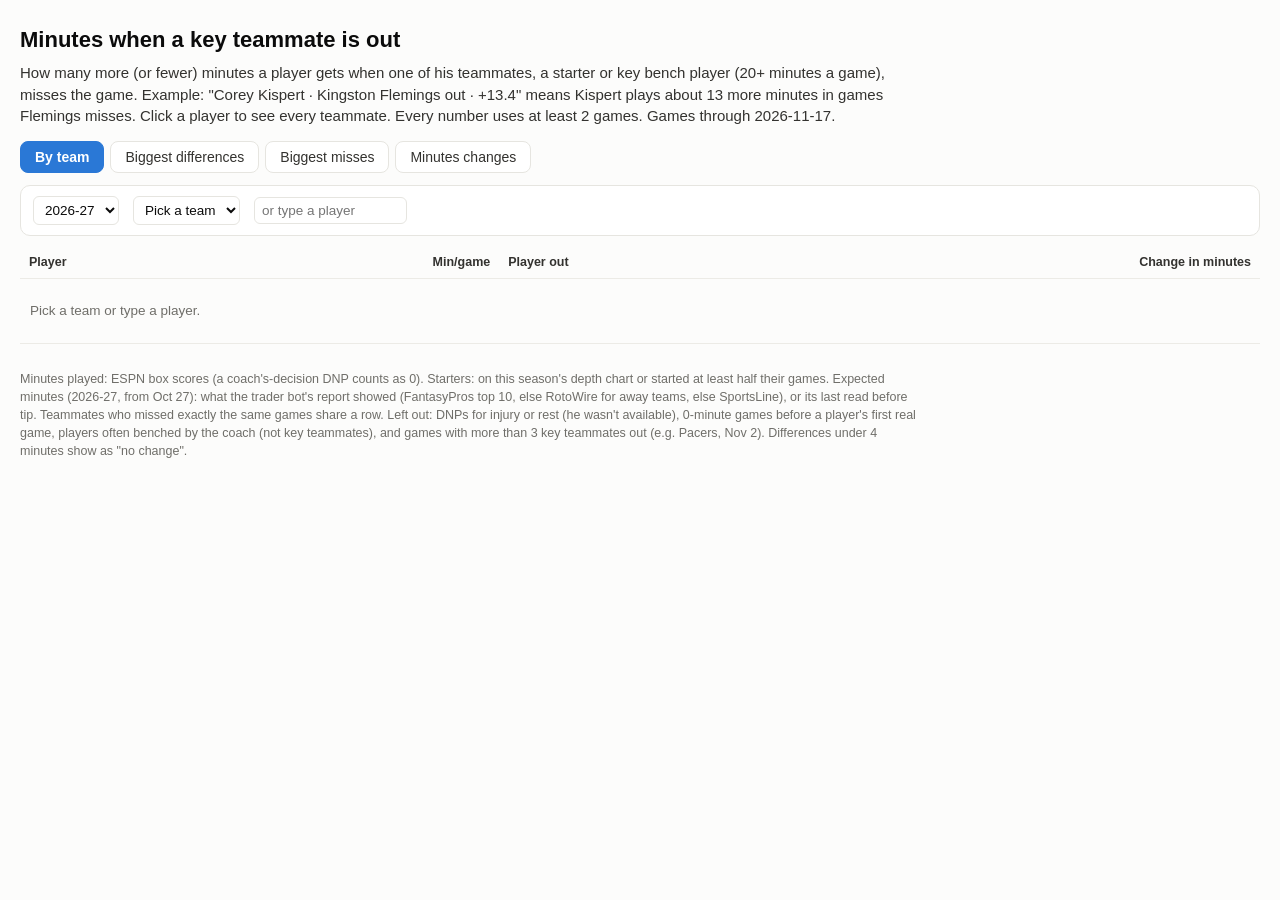
==== minutes.html @ b40c3d4a "Minutes page: optional points-line column in the click-through (data supplied at build time, not sto" ====
<!doctype html><html lang="en"><head><meta charset="utf-8"><meta name="viewport" content="width=device-width,initial-scale=1">
<title>Minutes When Teammates Sit</title><style>
:root{--bg:#fcfcfb;--card:#fff;--ink:#0b0b0b;--ink2:#33322f;--mut:#6f6e69;--line:#ecebe6;--line2:#e6e5e0;--accent:#2a78d6;--sub:#f7f6f2;--hover:#f4f3ef}
@media (prefers-color-scheme:dark){:root:not([data-theme="light"]){--bg:#1a1a19;--card:#222220;--ink:#f0efec;--ink2:#d6d5cf;--mut:#a8a79f;--line:#2e2e2b;--line2:#33332f;--sub:#20201e;--hover:#242422}}
body{font-family:-apple-system,Segoe UI,Roboto,Arial,sans-serif;background:var(--bg);color:var(--ink);max-width:1240px;margin:24px auto;padding:0 16px;line-height:1.45}
h1{font-size:22px;margin:0 0 6px} .lead{font-size:15px;color:var(--ink2);margin:0 0 14px;max-width:900px}
.tabs{display:flex;gap:6px;margin:10px 0 12px} .tab{font-size:14px;padding:7px 14px;border:1px solid var(--line2);border-radius:8px;background:var(--card);cursor:pointer;color:var(--ink2)}
.tab.on{background:var(--accent);border-color:var(--accent);color:#fff;font-weight:600}
.bar{display:flex;gap:14px;align-items:center;margin:8px 0 10px;font-size:13.5px;flex-wrap:wrap;background:var(--card);border:1px solid var(--line2);border-radius:10px;padding:10px 12px}
select,input{font-size:13.5px;padding:5px 7px;border:1px solid var(--line2);border-radius:6px;background:var(--card);color:var(--ink)}
.sortbtn{font-size:13px;padding:4px 10px;border:1px solid var(--line2);border-radius:6px;background:var(--card);cursor:pointer;color:var(--accent)}
.wrap{overflow-x:auto} table{border-collapse:collapse;width:100%;font-size:13.5px}
th,td{padding:7px 9px;border-bottom:1px solid var(--line);text-align:right;vertical-align:top}
th{color:var(--ink2);font-weight:600;cursor:pointer;background:var(--bg);font-size:12.5px} th small{display:block;font-weight:400;color:var(--mut)}
th.on,th.on small{color:var(--accent)} td.l,th.l{text-align:left} .mut{color:var(--mut);font-size:12px}
.up::before{content:"▲ ";color:#2a78d6} .dn::before{content:"▼ ";color:#eb6834} td.big{font-weight:700;font-size:14.5px}
tr.p{cursor:pointer} tr.p:hover{background:var(--hover)} tr.p td:first-child::before{content:"▸";display:inline-block;width:14px;color:var(--mut)} tr.p.open td:first-child::before{content:"▾"}
tr.d>td{background:var(--sub);font-size:12.5px;text-align:left;line-height:1.7;padding:10px 14px} .grp{border-left:2px solid var(--line2)}
.mate{margin:4px 0 12px;padding:8px 12px;border:1px solid var(--line2);border-radius:8px;background:var(--card);max-width:720px} .mate .ln{margin:2px 0}
.games td,.games th{padding:3px 10px;font-size:12.5px;background:none;cursor:default}
.gl span{display:inline-block;margin:0 10px 2px 0;white-space:nowrap} .gl span.o{font-weight:700}
#bmore{margin:10px 0;font-size:13.5px} .empty{padding:22px 10px!important;color:var(--mut)}
.chg{font-weight:700;margin-left:6px} .sub{width:auto;margin:2px 0 8px} .sub th,.sub td{padding:4px 12px;cursor:default;background:none}
details summary{cursor:pointer;color:var(--accent);margin:4px 0} .rank{display:flex;gap:6px;align-items:center;margin-left:auto}
.sortbtn.on{background:var(--accent);color:#fff;border-color:var(--accent)} tr.wk td{font-weight:600} .why{margin:2px 0 8px;font-size:13.5px} td:not(.l),th:not(.l){white-space:nowrap} footer{margin:26px 0 10px;font-size:12.5px;color:var(--mut);max-width:900px}
</style></head><body>
<h1>Minutes when a key teammate is out</h1>
<p class="lead">How many more (or fewer) minutes a player gets when one of his teammates, a starter or key bench player
(20+ minutes a game), misses the game. Example: "Corey Kispert · Kingston Flemings out · +13.4" means Kispert plays about 13
more minutes in games Flemings misses. Click a player to see every teammate.
Every number uses at least 2 games. Games through 2026-11-17.</p>
<div class="tabs"><button class="tab on" data-v="1">By team</button><button class="tab" data-v="2">Biggest differences</button>
<button class="tab" data-v="3">Biggest misses</button><button class="tab" data-v="4">Minutes changes</button></div>
<div id="view1">
<div class="bar"><select id="season"><option>2024-25</option><option>2025-26</option><option value="2026-27" selected>2026-27</option></select><select id="team"></select><input id="q" placeholder="or type a player" size="16"></div>
<div class="wrap"><table><thead id="head"><tr>
<th class="l" data-k="player">Player</th><th data-k="mpg">Min/game</th><th class="l">Player out</th><th data-k="best">Change in minutes</th>
</tr></thead><tbody id="tb"></tbody></table></div>
</div>
<div id="view2" hidden>
<div class="bar"><select id="bseason"><option>2024-25</option><option>2025-26</option><option value="2026-27" selected>2026-27</option></select><select id="bteam"></select>
<span class="rank">Rank by
<button class="sortbtn on" data-k="ad">Minutes gained</button>
<button class="sortbtn bexp" data-k="ea">Played above expected</button>
<button class="sortbtn bexp" data-k="ed">Expected gained</button></span></div>
<div class="wrap"><table><thead><tr>
<th class="l">Player</th><th class="l">Player(s) out</th><th>Player's minutes<small>he plays → he's out</small></th>
<th class="bexp">Player's expected minutes<small>he plays → he's out</small></th><th class="bexp">Played vs expected<small>with the teammate out</small></th>
</tr></thead><tbody id="btb"></tbody></table></div>
<div id="bmore"></div>
</div>
<div id="view3" hidden>
<p class="lead">2026-27 games where a key teammate was out: what the report expected vs what he played, biggest misses first
(at least 4 minutes). Games he didn't play are left out (usually a late scratch).</p>
<div class="bar"><select id="mteam"></select><span class="rank">
<button class="mbtn sortbtn on" data-k="all">All</button><button class="mbtn sortbtn" data-k="more">Played more than expected</button>
<button class="mbtn sortbtn" data-k="less">Played less than expected</button></span></div>
<div class="wrap"><table><thead><tr><th class="l">Date</th><th class="l">Player</th><th class="l">Key teammate(s) out</th>
<th>Expected</th><th>Played</th><th>Miss<small>played − expected</small></th></tr></thead><tbody id="mtb"></tbody></table></div>
<div id="mmore" style="margin:10px 0;font-size:13.5px"></div>
</div>
<div id="view4" hidden>
<p class="lead">Minutes a game in the last week (11-11 to 11-17) vs the rest of this season before it,
4+ minutes apart (2+ games this week, 3+ before). A coach's DNP counts as 0; games missed injured don't count.
Games he left hurt don't count. Click a player for why it changed and his game log (last week in bold).</p>
<div class="bar"><select id="cteam"></select><span class="rank">
<button class="cbtn sortbtn on" data-k="all">All</button><button class="cbtn sortbtn" data-k="up">More minutes</button>
<button class="cbtn sortbtn" data-k="down">Fewer minutes</button></span></div>
<div class="wrap"><table><thead><tr><th class="l">Player</th><th>Season before this week<small>min a game</small></th><th>Last week<small>min a game</small></th>
<th>Change</th></tr></thead><tbody id="ctb"></tbody></table></div>
</div>
<footer>Minutes played: ESPN box scores (a coach's-decision DNP counts as 0). Starters: on this season's depth chart or started at
least half their games. Expected minutes (2026-27, from Oct 27): what the trader bot's report showed (FantasyPros top 10, else RotoWire
for away teams, else SportsLine), or its last read before tip. Teammates who missed exactly the same games share a row.
Left out: DNPs for injury or rest (he wasn't available), 0-minute games before a player's first real game, players often benched
by the coach (not key teammates), and games with more than 3 key teammates out (e.g. Pacers, Nov 2).
Differences under 4 minutes show as "no change".</footer>
<script>const LINES_ON=false; const D={"2024-25":{"NYK":{"dates":["10-22","10-25","10-28","10-30","11-01","11-04","11-06","11-08","11-10","11-12","11-13","11-15","11-17","11-18","11-20","11-23","11-25","11-27","11-29","12-01","12-03","12-05","12-07","12-09","12-11","12-15","12-19","12-21","12-23","12-25","12-27","12-28","12-30","01-01","01-03","01-04","01-06","01-08","01-10","01-12","01-13","01-15","01-17","01-20","01-21","01-25","01-27","01-29","02-01","02-03","02-04","02-08","02-11","02-12","02-20","02-21","02-23","02-26","02-28","03-02","03-04","03-06","03-07","03-10","03-12","03-15","03-17","03-19","03-20","03-22","03-25","03-26","03-28","03-30","04-01","04-02","04-05","04-06","04-08","04-10","04-11","04-13"],"keys":{"3934719":{"name":"OG Anunoby","role":"starter","pos":"F","mpg":36.8,"sat":[48,49,50,51,52,53,54,79,81],"on":[0,1,2,3,4,5,6,7,8,9,10,11,12,13,14,15,16,17,18,19,20,21,22,23,24,25,26,27,28,29,30,31,32,33,34,35,36,37,38,39,40,41,42,43,44,45,46,47,48,49,50,51,52,53,54,55,56,57,58,59,60,61,62,63,64,65,66,67,68,69,70,71,72,73,74,75,76,77,78,79,80,81]},"3136195":{"name":"Karl-Anthony Towns","role":"starter","pos":"C","mpg":35.0,"sat":[11,22,36,41,42,57,60,74],"on":[0,1,2,3,4,5,6,7,8,9,10,11,12,13,14,15,16,17,18,19,20,21,22,23,24,25,26,27,28,29,30,31,32,33,34,35,36,37,38,39,40,41,42,43,44,45,46,47,48,49,50,51,52,53,54,55,56,57,58,59,60,61,62,63,64,65,66,67,68,69,70,71,72,73,74,75,76,77,78,79]},"3062679":{"name":"Josh Hart","role":"starter","pos":"G","mpg":37.6,"sat":[26,54,55,79,81],"on":[0,1,2,3,4,5,6,7,8,9,10,11,12,13,14,15,16,17,18,19,20,21,22,23,24,25,26,27,28,29,30,31,32,33,34,35,36,37,38,39,40,41,42,43,44,45,46,47,48,49,50,51,52,53,54,55,56,57,58,59,60,61,62,63,64,65,66,67,68,69,70,71,72,73,74,75,76,77,78,79,80,81]},"3147657":{"name":"Mikal Bridges","role":"starter","pos":"G","mpg":37.5,"sat":[81],"on":[0,1,2,3,4,5,6,7,8,9,10,11,12,13,14,15,16,17,18,19,20,21,22,23,24,25,26,27,28,29,30,31,32,33,34,35,36,37,38,39,40,41,42,43,44,45,46,47,48,49,50,51,52,53,54,55,56,57,58,59,60,61,62,63,64,65,66,67,68,69,70,71,72,73,74,75,76,77,78,79,80,81]},"3934672":{"name":"Jalen Brunson","role":"starter","pos":"G","mpg":35.4,"sat":[33,62,63,64,65,66,67,68,69,70,71,72,73,74,75,76],"on":[0,1,2,3,4,5,6,7,8,9,10,11,12,13,14,15,16,17,18,19,20,21,22,23,24,25,26,27,28,29,30,31,32,33,34,35,36,37,38,39,40,41,42,43,44,45,46,47,48,49,50,51,52,53,54,55,56,57,58,59,60,61,62,63,64,65,66,67,68,69,70,71,72,73,74,75,76,77,78,79,80]},"4431823":{"name":"Miles McBride","role":"key bench","pos":"G","mpg":25.0,"sat":[11,12,13,14,15,33,34,35,36,37,69,70,71,72,73,74,75,76],"on":[0,1,2,3,4,5,6,7,8,9,10,11,12,13,14,15,16,17,18,19,20,21,22,23,24,25,26,27,28,29,30,31,32,33,34,35,36,37,38,39,40,41,42,43,44,45,46,47,48,49,50,51,52,53,54,55,56,57,58,59,60,61,62,63,64,65,66,67,68,69,70,71,72,73,74,75,76,77,78,79,80,81]},"4431679":{"name":"Precious Achiuwa","role":"key bench","pos":"F","mpg":20.5,"sat":[0,1,2,3,4,5,6,7,8,9,10,11,12,13,14,15,16,17,18,19,20,59,61,77,78],"on":[0,1,2,3,4,5,6,7,8,9,10,11,12,13,14,15,16,17,18,19,20,21,22,23,24,25,26,27,28,29,30,31,32,33,34,35,36,37,38,39,40,41,42,43,44,45,46,47,48,49,50,51,52,53,54,55,56,57,58,59,60,61,62,63,64,65,66,67,68,69,70,71,72,73,74,75,76,77,78,79,80,81]}},"players":{"3934719":{"name":"OG Anunoby","pos":"F","mpg":36.8,"m":[34,34,37,37,33,40,41,32,36,41,36,39,40,30,35,36,38,40,40,31,32,40,39,41,39,37,30,37,34,36,28,42,34,41,43,32,35,38,36,31,39,45,38,41,37,35,34,39,null,null,null,null,null,null,null,27,35,42,38,43,42,44,37,37,43,38,32,37,38,31,38,37,36,37,33,34,35,36,41,null,35,null]},"3136195":{"name":"Karl-Anthony Towns","pos":"C","mpg":35.0,"m":[24,32,32,39,27,32,38,32,39,38,39,null,30,25,34,39,34,35,39,25,36,39,null,36,37,43,38,27,32,30,33,44,32,37,42,37,null,34,29,36,43,null,null,37,39,28,33,30,35,39,39,28,38,47,43,29,41,null,31,40,null,42,34,28,39,30,31,35,36,37,34,39,32,32,null,34,33,36,43,29,null,null]},"3062679":{"name":"Josh Hart","pos":"G","mpg":37.6,"m":[25,37,38,42,37,38,38,33,43,37,34,40,46,32,39,41,28,42,41,31,39,38,39,32,34,33,null,42,31,38,38,39,41,45,44,40,42,38,30,35,38,49,38,37,39,40,27,34,38,40,37,38,40,46,null,null,40,39,29,43,33,44,46,31,42,39,29,35,39,38,33,34,42,38,32,37,32,38,48,null,34,null]},"3147657":{"name":"Mikal Bridges","pos":"G","mpg":37.5,"m":[35,33,40,40,35,40,39,37,42,35,43,41,45,35,40,33,36,39,37,36,36,47,38,41,38,41,36,45,41,43,44,47,36,44,41,33,42,36,32,37,37,43,39,27,34,35,34,37,33,39,41,34,29,43,44,29,28,41,33,28,36,43,43,34,41,38,32,32,33,38,34,40,38,40,36,36,33,39,38,33,36,null]},"3934672":{"name":"Jalen Brunson","pos":"G","mpg":35.4,"m":[25,30,38,36,31,42,37,32,41,35,34,34,34,30,37,37,38,36,37,26,27,27,44,35,36,38,30,40,32,38,37,44,36,null,40,33,36,35,33,29,39,45,36,39,39,36,25,36,40,37,34,36,23,43,38,28,38,36,36,42,37,41,null,null,null,null,null,null,null,null,null,null,null,null,null,null,null,34,38,29,36,null]},"4592461":{"name":"Jacob Toppin","pos":"F","mpg":3.1,"m":[3,2,0,0,5,0,0,0,0,0,0,0,0,3,2,0,0,0,0,5,0,2,0,0,0,0,0,0,1,0,0,0,2,0,0,2,0,2,6,5,0,0,0,0,0,3,4,0,2,null,0,null,null,null,null,null,null,null,null,null,null,null,null,null,null,null,null,null,null,null,null,null,null,null,null,null,null,null,null,null,null,null]},"5211983":{"name":"Pacome Dadiet","pos":"F","mpg":7.4,"m":[13,4,0,0,5,0,0,5,0,0,0,12,10,18,2,3,2,0,0,null,null,null,null,0,0,null,5,null,0,0,0,0,0,0,null,null,null,null,null,null,null,null,1,0,0,null,null,null,null,null,null,null,null,null,0,12,0,0,0,0,0,null,null,null,null,null,null,null,null,null,null,null,null,null,null,null,0,0,0,0,0,11]},"4277922":{"name":"Jericho Sims","pos":"C","mpg":11.6,"m":[24,15,4,9,16,16,10,16,9,10,9,18,18,19,14,9,14,13,8,23,12,3,6,0,2,0,19,13,3,0,1,0,2,0,0,2,29,4,0,0,null,23,19,0,0,2,4,0,null,null,null,null,null,null,null,null,null,null,null,null,null,null,null,null,null,null,null,null,null,null,null,null,null,null,null,null,null,null,null,null,null,null]},"4871141":{"name":"Ariel Hukporti","pos":"C","mpg":8.9,"m":[6,6,12,0,5,0,0,3,0,0,0,30,0,6,0,0,0,0,0,9,3,1,15,0,null,null,null,null,0,0,0,0,0,0,null,null,0,0,13,5,0,0,1,0,0,null,2,0,2,8,19,8,6,2,17,19,0,16,null,null,null,null,null,null,null,null,null,null,null,null,null,null,null,null,null,null,null,null,null,null,null,null]},"3064230":{"name":"Cameron Payne","pos":"G","mpg":15.1,"m":[21,22,10,12,12,null,null,null,null,9,17,19,17,23,26,31,18,20,11,16,19,null,null,13,16,10,18,8,15,5,7,6,7,36,8,14,12,11,15,14,14,7,13,12,9,10,16,12,6,11,13,19,24,15,17,16,10,11,12,10,11,10,14,14,15,10,19,17,16,30,30,18,null,null,null,null,21,14,14,15,12,34]},"4431823":{"name":"Miles McBride","pos":"G","mpg":25.0,"m":[26,21,29,25,28,26,28,28,29,26,23,null,null,null,null,null,28,15,27,22,26,28,27,26,20,21,29,16,25,30,22,19,18,0,null,null,null,null,20,20,17,22,19,20,18,17,24,22,23,26,21,35,25,8,42,21,27,17,28,30,24,21,34,32,38,38,29,31,36,null,null,null,null,null,null,null,null,16,21,39,18,30]},"4433225":{"name":"Tyler Kolek","pos":"G","mpg":7.5,"m":[5,4,0,0,5,6,9,16,2,0,0,7,0,17,11,11,null,null,0,6,3,2,4,0,0,0,2,0,1,0,0,0,2,12,0,2,0,2,2,3,0,0,1,0,0,2,4,0,2,0,0,0,null,null,0,0,0,0,0,0,0,null,null,5,0,0,3,2,2,18,19,19,17,14,20,15,0,0,0,0,0,14]},"3908336":{"name":"Matt Ryan","pos":"F","mpg":3.6,"m":[null,null,null,null,null,null,null,6,0,9,5,0,0,3,0,0,2,0,0,9,6,2,0,0,0,0,4,0,null,0,0,0,1,0,0,2,0,2,2,3,0,0,0,0,0,2,2,0,2,0,0,0,2,0,0,4,0,0,0,null,null,null,null,null,null,null,null,null,null,null,null,null,null,null,null,null,null,null,null,null,null,null]},"4431679":{"name":"Precious Achiuwa","pos":"F","mpg":20.5,"m":[null,null,null,null,null,null,null,null,null,null,null,null,null,null,null,null,null,null,null,null,null,12,28,16,19,18,28,12,22,20,21,19,19,13,8,27,22,15,6,15,10,30,36,17,18,18,20,26,29,34,36,33,33,42,46,28,15,31,4,0,30,null,16,5,9,10,10,7,17,12,20,8,6,11,27,21,25,0,0,40,15,33]},"3914044":{"name":"Landry Shamet","pos":"G","mpg":15.2,"m":[null,null,null,null,null,null,null,null,null,null,null,null,null,null,null,null,null,null,null,null,null,null,null,null,null,null,null,null,1,0,10,6,11,11,14,17,21,21,15,6,4,0,0,10,6,13,12,5,9,6,0,5,19,18,17,19,5,6,16,14,12,6,17,24,20,21,25,21,19,15,19,19,20,19,34,26,30,14,7,15,21,40]},"3064447":{"name":"Delon Wright","pos":"G","mpg":16.5,"m":[null,null,null,null,null,null,null,null,null,null,null,null,null,null,null,null,null,null,null,null,null,null,null,null,null,null,null,null,null,null,null,null,null,null,null,null,null,null,null,null,null,null,null,null,null,null,null,null,null,null,null,3,0,0,1,9,0,0,0,0,0,0,0,6,0,null,0,2,0,0,4,12,30,35,33,33,29,0,0,13,0,21]},"4351852":{"name":"Mitchell Robinson","pos":"C","mpg":17.1,"m":[null,null,null,null,null,null,null,null,null,null,null,null,null,null,null,null,null,null,null,null,null,null,null,null,null,null,null,null,null,null,null,null,null,null,null,null,null,null,null,null,null,null,null,null,null,null,null,null,null,null,null,null,null,null,null,null,null,null,12,13,15,13,null,16,19,16,24,17,null,17,null,13,18,14,21,null,null,13,16,null,33,null]}},"skipped":[]},"BOS":{"dates":["10-22","10-24","10-26","10-28","10-30","11-01","11-02","11-04","11-06","11-08","11-10","11-12","11-13","11-16","11-19","11-22","11-24","11-25","11-29","12-01","12-02","12-04","12-06","12-07","12-12","12-15","12-19","12-21","12-23","12-25","12-27","12-29","12-31","01-02","01-03","01-05","01-07","01-10","01-12","01-15","01-17","01-18","01-20","01-22","01-23","01-25","01-27","01-29","01-31","02-02","02-04","02-06","02-08","02-10","02-12","02-20","02-23","02-25","02-26","02-28","03-02","03-05","03-06","03-08","03-10","03-12","03-14","03-15","03-18","03-21","03-23","03-24","03-26","03-29","03-31","04-02","04-04","04-06","04-08","04-09","04-11","04-13"],"keys":{"4065648":{"name":"Jayson Tatum","role":"starter","pos":"F","mpg":36.4,"sat":[21,24,28,61,64,68,72,77],"on":[0,1,2,3,4,5,6,7,8,9,10,11,12,13,14,15,16,17,18,19,21,22,23,24,25,26,27,28,29,30,31,32,33,34,35,36,37,38,39,40,41,42,43,44,45,46,47,48,49,50,51,52,53,54,55,56,57,58,59,60,61,63,64,65,66,67,68,69,70,71,72,73,74,75,76,77,78,80]},"3213":{"name":"Al Horford","role":"starter","pos":"C","mpg":27.7,"sat":[5,12,15,17,23,25,34,41,43,46,47,57,64,67,71,73,75,78],"on":[0,1,2,3,4,5,6,7,8,9,10,11,12,13,14,15,16,17,18,19,21,22,23,24,25,26,27,28,29,30,31,32,33,34,35,36,37,38,39,40,41,42,43,44,45,46,47,48,49,50,51,52,53,54,55,56,57,58,59,60,61,63,64,65,66,67,68,69,70,71,72,73,74,75,76,77,78,80]},"3995":{"name":"Jrue Holiday","role":"starter","pos":"G","mpg":30.7,"sat":[13,21,29,30,31,43,51,52,53,54,57,59,60,61,70,75],"on":[0,1,2,3,4,5,6,7,8,9,10,11,12,13,14,15,16,17,18,19,21,22,23,24,25,26,27,28,29,30,31,32,33,34,35,36,37,38,39,40,41,42,43,44,45,46,47,48,49,50,51,52,53,54,55,56,57,58,59,60,61,63,64,65,66,67,68,69,70,71,72,73,74,75,76,77,78,80]},"3078576":{"name":"Derrick White","role":"starter","pos":"G","mpg":33.8,"sat":[19,36,46,67],"on":[0,1,2,3,4,5,6,7,8,9,10,11,12,13,14,15,16,17,18,19,21,22,23,24,25,26,27,28,29,30,31,32,33,34,35,36,37,38,39,40,41,42,43,44,45,46,47,48,49,50,51,52,53,54,55,56,57,58,59,60,61,63,64,65,66,67,68,69,70,71,72,73,74,75,76,77,78,80]},"3917376":{"name":"Jaylen Brown","role":"starter","pos":"G","mpg":34.3,"sat":[6,7,8,9,19,33,34,53,54,58,66,68,69,70,74],"on":[0,1,2,3,4,5,6,7,8,9,10,11,12,13,14,15,16,17,18,19,21,22,23,24,25,26,27,28,29,30,31,32,33,34,35,36,37,38,39,40,41,42,43,44,45,46,47,48,49,50,51,52,53,54,55,56,57,58,59,60,61,63,64,65,66,67,68,69,70,71,72,73,74,75,76,77,78]},"4065804":{"name":"Sam Hauser","role":"key bench","pos":"F","mpg":21.9,"sat":[1,2,3,23,24,26,27,46,47,71],"on":[0,1,2,3,4,5,6,7,8,9,10,11,12,13,14,15,16,17,18,19,21,22,23,24,25,26,27,28,29,30,31,32,33,34,35,36,37,38,39,40,41,42,43,44,45,46,47,48,49,50,51,52,53,54,55,56,57,58,59,60,61,63,64,65,66,67,68,69,70,71,72,73,74,75,76,77,78,80]},"4066354":{"name":"Payton Pritchard","role":"key bench","pos":"G","mpg":28.4,"sat":[49,73],"on":[0,1,2,3,4,5,6,7,8,9,10,11,12,13,14,15,16,17,18,19,21,22,23,24,25,26,27,28,29,30,31,32,33,34,35,36,37,38,39,40,41,42,43,44,45,46,47,48,49,50,51,52,53,54,55,56,57,58,59,60,61,63,64,65,66,67,68,69,70,71,72,73,74,75,76,77,78,80]},"3102531":{"name":"Kristaps Porzingis","role":"starter","pos":"C","mpg":29.1,"sat":[0,1,2,3,4,5,6,7,8,9,10,11,12,13,14,15,16,22,29,30,31,32,33,41,43,52,57,59,60,61,63,64,65,66,70,75,77],"on":[0,1,2,3,4,5,6,7,8,9,10,11,12,13,14,15,16,17,18,19,21,22,23,24,25,26,27,28,29,30,31,32,33,34,35,36,37,38,39,40,41,42,43,44,45,46,47,48,49,50,51,52,53,54,55,56,57,58,59,60,61,63,64,65,66,67,68,69,70,71,72,73,74,75,76,77,78,80]}},"players":{"4065648":{"name":"Jayson Tatum","pos":"F","mpg":36.4,"m":[30,29,38,36,43,36,34,30,37,42,40,37,35,42,38,37,38,30,36,38,null,null,37,38,null,35,37,36,0,42,32,41,29,38,33,39,38,35,36,36,35,43,28,43,30,35,42,32,39,44,35,29,37,38,38,35,37,40,33,41,38,null,null,45,null,41,37,36,null,33,37,26,null,36,38,32,35,null,48,null,32,null]},"3213":{"name":"Al Horford","pos":"C","mpg":27.7,"m":[26,20,32,27,19,null,27,22,30,31,32,26,null,32,32,null,34,0,25,30,null,30,36,null,20,null,22,25,35,33,20,31,21,35,null,25,34,23,23,21,23,null,20,null,24,19,0,null,25,11,27,21,31,33,34,18,25,null,30,38,35,31,null,37,null,34,32,null,32,27,30,null,26,null,37,null,25,28,null,null,28,null]},"3995":{"name":"Jrue Holiday","pos":"G","mpg":30.7,"m":[31,23,36,33,25,32,35,24,33,37,33,29,32,null,28,29,37,29,36,34,null,null,34,30,25,24,29,29,33,null,null,null,25,39,28,34,32,28,32,31,29,30,27,null,25,30,31,23,30,34,26,null,null,null,null,20,32,null,31,null,null,null,null,35,32,35,35,38,38,23,null,31,30,35,31,null,28,30,37,null,26,null]},"3078576":{"name":"Derrick White","pos":"G","mpg":33.8,"m":[27,29,39,34,37,35,34,29,36,43,36,38,22,41,42,36,38,31,24,null,null,38,37,38,31,35,36,26,40,33,30,39,27,37,35,37,null,27,30,21,31,43,26,42,19,36,null,40,34,34,35,26,25,38,39,26,37,38,31,41,33,39,null,36,36,37,37,null,33,32,37,33,31,40,36,31,33,26,43,null,34,null]},"3917376":{"name":"Jaylen Brown","pos":"G","mpg":34.3,"m":[30,30,38,38,43,37,null,null,null,null,37,36,36,43,37,37,36,31,37,null,null,39,34,35,30,26,36,33,37,43,37,36,25,null,null,40,38,35,39,33,33,43,29,39,33,31,38,36,35,42,28,33,32,null,null,27,37,33,null,34,37,40,null,42,38,38,null,24,null,null,null,26,28,30,null,29,28,22,22,null,null,null]},"4065804":{"name":"Sam Hauser","pos":"F","mpg":21.9,"m":[24,null,null,null,14,18,20,20,22,35,12,19,26,25,21,22,20,23,22,36,null,31,24,null,null,28,null,null,16,13,20,20,18,27,19,11,18,13,9,17,17,20,21,25,13,14,null,null,14,24,13,21,18,24,29,21,9,40,12,38,17,32,null,12,35,11,21,28,29,29,39,null,21,24,25,26,21,22,28,null,22,null]},"4277964":{"name":"Xavier Tillman","pos":"F","mpg":7.4,"m":[18,15,18,15,8,0,3,9,0,null,null,0,2,0,0,9,14,5,0,0,null,8,0,0,4,null,null,4,0,0,5,2,9,0,5,0,0,2,0,1,0,0,8,0,0,0,6,0,0,0,0,0,6,0,null,null,null,0,5,0,0,0,null,0,0,0,0,0,0,null,null,null,null,0,8,0,2,7,0,null,0,null]},"3064560":{"name":"Luke Kornet","pos":"C","mpg":18.9,"m":[19,16,19,10,16,24,30,16,14,null,6,4,27,17,0,24,null,null,0,9,null,21,0,9,13,27,null,19,20,20,19,14,13,11,24,15,18,15,14,10,7,31,12,30,12,17,33,15,16,13,12,23,29,22,16,17,14,null,null,19,31,23,null,11,30,15,22,25,12,17,19,26,18,31,null,21,15,26,19,null,18,null]},"4397424":{"name":"Neemias Queta","pos":"C","mpg":14.7,"m":[4,14,0,2,14,24,15,23,28,27,21,21,21,33,16,18,0,25,7,0,null,0,12,17,18,10,null,0,0,8,9,5,19,22,20,0,8,2,0,1,11,22,6,23,9,0,19,2,0,0,0,10,26,null,null,null,null,20,11,0,17,11,null,0,17,0,23,13,9,2,0,1,6,0,0,19,2,7,0,null,12,null]},"4066354":{"name":"Payton Pritchard","pos":"G","mpg":28.4,"m":[25,28,19,28,39,28,29,25,32,34,23,25,36,24,26,23,22,26,29,36,null,34,24,30,31,37,30,32,21,33,32,28,23,25,32,11,20,27,24,31,21,33,22,28,24,27,31,34,17,null,29,33,27,36,31,31,17,35,31,25,26,43,null,23,26,25,27,33,34,32,32,35,25,null,26,31,22,30,30,null,22,null]},"4683689":{"name":"Jordan Walsh","pos":"G","mpg":8.1,"m":[6,10,0,13,8,6,13,19,8,11,0,4,2,8,0,5,0,7,0,0,null,7,0,0,13,null,null,3,0,1,21,19,12,7,9,0,null,null,0,1,4,0,8,9,8,2,4,2,0,0,0,10,5,0,null,5,0,5,15,0,0,21,null,0,0,0,7,0,0,2,0,1,6,0,0,5,2,7,0,null,2,null]},"4397689":{"name":"Drew Peterson","pos":"F","mpg":8.4,"m":[null,4,0,2,null,null,null,null,null,0,0,0,2,null,null,null,null,null,0,25,null,3,0,0,19,null,null,null,null,0,8,2,12,0,null,null,null,null,null,null,null,null,null,null,null,null,3,5,0,0,0,10,null,null,null,null,null,null,5,1,0,null,null,null,null,null,null,null,0,2,0,null,null,null,null,5,null,null,0,null,2,null]},"4432164":{"name":"Jaden Springer","pos":"G","mpg":5.8,"m":[null,6,0,2,0,1,0,8,0,0,null,null,null,0,0,0,0,5,0,null,null,0,0,0,null,2,13,3,0,0,8,2,6,0,4,0,1,2,0,1,2,0,6,20,9,2,7,20,null,7,0,null,null,null,null,null,null,null,null,null,null,null,null,null,null,null,null,null,null,null,null,null,null,null,null,null,null,null,null,null,null,null]},"4576085":{"name":"JD Davison","pos":"G","mpg":6.6,"m":[null,8,0,null,null,1,0,6,null,null,null,null,null,null,null,null,null,null,null,0,null,null,null,null,7,null,null,null,0,0,null,null,null,null,null,null,null,null,null,null,null,null,null,null,null,null,0,null,null,null,null,null,null,null,null,null,null,4,5,0,0,null,null,null,null,null,null,0,0,3,8,null,null,null,null,5,null,null,0,null,2,null]},"4593841":{"name":"Baylor Scheierman","pos":"G","mpg":12.4,"m":[null,8,0,2,0,0,0,8,0,null,null,0,null,null,0,null,null,5,0,0,null,0,0,0,null,null,null,null,0,0,null,null,null,null,null,null,null,null,null,null,4,0,4,6,6,0,0,null,null,null,0,0,5,10,5,1,0,11,5,0,0,0,null,0,12,0,0,11,16,12,26,28,13,19,6,17,2,21,0,null,10,null]},"3102531":{"name":"Kristaps Porzingis","pos":"C","mpg":29.1,"m":[null,null,null,null,null,null,null,null,null,null,null,null,null,null,null,null,null,23,25,32,null,29,null,33,30,11,36,30,37,null,null,null,null,null,28,29,34,29,34,35,23,null,22,null,27,28,25,33,30,31,35,27,null,32,37,25,34,0,26,null,null,null,null,null,null,null,null,32,29,25,null,31,29,25,34,null,23,null,39,null,18,null]},"2528693":{"name":"Torrey Craig","pos":"F","mpg":11.8,"m":[null,null,null,null,null,null,null,null,null,null,null,null,null,null,null,null,null,null,null,null,null,null,null,null,null,null,null,null,null,null,null,null,null,null,null,null,null,null,null,null,null,null,null,null,null,null,null,null,null,null,null,null,null,null,9,9,0,15,0,3,6,0,null,0,12,4,0,0,8,1,13,0,6,0,0,19,0,16,0,null,12,null]}},"skipped":["12-02","03-06","04-09","04-13"]},"MIN":{"dates":["10-22","10-24","10-26","10-29","11-01","11-02","11-04","11-07","11-08","11-10","11-12","11-13","11-15","11-17","11-21","11-24","11-26","11-27","11-29","12-02","12-04","12-06","12-08","12-13","12-15","12-19","12-21","12-23","12-25","12-27","12-29","12-31","01-02","01-04","01-06","01-07","01-09","01-11","01-13","01-15","01-17","01-18","01-20","01-22","01-25","01-27","01-29","01-30","02-01","02-03","02-05","02-06","02-08","02-10","02-12","02-13","02-21","02-23","02-24","02-27","02-28","03-02","03-04","03-05","03-07","03-09","03-12","03-14","03-16","03-17","03-19","03-21","03-24","03-28","03-30","04-01","04-03","04-05","04-08","04-10","04-11","04-13"],"keys":{"3064514":{"name":"Julius Randle","role":"starter","pos":"F","mpg":32.6,"sat":[47,48,49,50,51,53,54,56,57,58,59,60],"on":[0,1,2,3,4,5,6,7,8,9,10,11,12,13,14,15,16,17,18,19,20,21,22,23,24,25,26,27,28,29,30,31,32,33,34,35,36,37,38,39,40,41,42,43,44,45,46,47,48,49,50,51,53,54,56,57,58,59,60,61,62,63,64,65,66,67,68,69,70,71,72,73,74,75,76,77,78,79,80,81]},"4431671":{"name":"Jaden McDaniels","role":"starter","pos":"F","mpg":32.0,"sat":[],"on":[0,1,2,3,4,5,6,7,8,9,10,11,12,13,14,15,16,17,18,19,20,21,22,23,24,25,26,27,28,29,30,31,32,33,34,35,36,37,38,39,40,41,42,43,44,45,46,47,48,49,50,51,53,54,56,57,58,59,60,61,62,63,64,65,66,67,68,69,70,71,72,73,74,75,76,77,78,79,80,81]},"3032976":{"name":"Rudy Gobert","role":"starter","pos":"C","mpg":33.2,"sat":[56,57,58,59,60,61,62,63,64],"on":[0,1,2,3,4,5,6,7,8,9,10,11,12,13,14,15,16,17,18,19,20,21,22,23,24,25,26,27,28,29,30,31,32,33,34,35,36,37,38,39,40,41,42,43,44,45,46,47,48,49,50,51,53,54,56,57,58,59,60,61,62,63,64,65,66,67,68,69,70,71,72,73,74,75,76,77,78,79,80,81]},"3195":{"name":"Mike Conley","role":"starter","pos":"G","mpg":24.7,"sat":[11,14,15,16,47,53,54,63,68],"on":[0,1,2,3,4,5,6,7,8,9,10,11,12,13,14,15,16,17,18,19,20,21,22,23,24,25,26,27,28,29,30,31,32,33,34,35,36,37,38,39,40,41,42,43,44,45,46,47,48,49,50,51,53,54,56,57,58,59,60,61,62,63,64,65,66,67,68,69,70,71,72,73,74,75,76,77,78,79,80,81]},"4594268":{"name":"Anthony Edwards","role":"starter","pos":"G","mpg":36.3,"sat":[48,60],"on":[0,1,2,3,4,5,6,7,8,9,10,11,12,13,14,15,16,17,18,19,20,21,22,23,24,25,26,27,28,29,30,31,32,33,34,35,36,37,38,39,40,41,42,43,44,45,46,47,48,49,50,51,53,54,56,57,58,59,60,61,62,63,64,65,66,67,68,69,70,71,72,73,74,75,76,77,78,79,80,81]},"4396971":{"name":"Naz Reid","role":"key bench","pos":"C","mpg":27.8,"sat":[46,74,75],"on":[0,1,2,3,4,5,6,7,8,9,10,11,12,13,14,15,16,17,18,19,20,21,22,23,24,25,26,27,28,29,30,31,32,33,34,35,36,37,38,39,40,41,42,43,44,45,46,47,48,49,50,51,53,54,56,57,58,59,60,61,62,63,64,65,66,67,68,69,70,71,72,73,74,75,76,77,78,79,80,81]},"3934673":{"name":"Donte DiVincenzo","role":"key bench","pos":"G","mpg":26.1,"sat":[40,41,42,43,44,45,46,47,48,49,50,51,53,54,56,57,58,74,75],"on":[0,1,2,3,4,5,6,7,8,9,10,11,12,13,14,15,16,17,18,19,20,21,22,23,24,25,26,27,28,29,30,31,32,33,34,35,36,37,38,39,40,41,42,43,44,45,46,47,48,49,50,51,53,54,56,57,58,59,60,61,62,63,64,65,66,67,68,69,70,71,72,73,74,75,76,77,78,79,80,81]},"4278039":{"name":"Nickeil Alexander-Walker","role":"key bench","pos":"G","mpg":25.3,"sat":[],"on":[0,1,2,3,4,5,6,7,8,9,10,11,12,13,14,15,16,17,18,19,20,21,22,23,24,25,26,27,28,29,30,31,32,33,34,35,36,37,38,39,40,41,42,43,44,45,46,47,48,49,50,51,53,54,56,57,58,59,60,61,62,63,64,65,66,67,68,69,70,71,72,73,74,75,76,77,78,79,80,81]}},"players":{"3064514":{"name":"Julius Randle","pos":"F","mpg":32.6,"m":[34,35,36,35,37,30,25,35,32,36,29,37,41,34,38,36,35,36,30,24,26,24,37,33,29,30,32,36,34,36,35,27,39,36,23,35,31,33,33,27,35,38,34,34,32,32,35,null,null,null,null,null,null,null,null,null,null,null,null,null,null,34,30,36,34,30,28,29,20,41,28,25,24,32,32,50,27,33,35,35,30,33]},"4431671":{"name":"Jaden McDaniels","pos":"F","mpg":32.0,"m":[16,27,33,35,26,30,22,33,27,33,36,34,37,27,42,32,40,24,25,23,24,30,36,37,28,24,35,20,35,20,32,28,35,29,33,31,32,30,30,36,34,38,42,40,32,33,37,31,40,36,37,31,null,32,39,null,42,40,42,37,35,33,37,38,35,30,32,32,27,33,24,21,22,31,30,44,33,26,30,30,28,25]},"3032976":{"name":"Rudy Gobert","pos":"C","mpg":33.2,"m":[35,35,39,31,36,23,30,32,23,33,33,34,41,37,36,34,44,37,43,32,29,35,38,38,35,22,37,28,39,29,31,31,28,30,38,35,32,29,33,29,34,31,25,30,30,38,34,34,37,40,31,34,null,27,38,null,null,null,null,null,null,null,null,null,null,20,30,35,26,22,31,30,35,38,38,40,36,36,34,36,33,38]},"3195":{"name":"Mike Conley","pos":"G","mpg":24.7,"m":[20,27,26,22,26,21,23,26,18,24,24,null,37,30,null,null,null,32,33,22,20,27,25,29,28,18,25,27,26,24,23,23,19,21,26,25,23,15,20,19,25,23,25,32,23,31,30,null,34,27,26,29,null,null,null,null,24,31,14,26,24,20,25,null,25,23,20,24,null,32,28,10,22,30,30,36,24,25,28,27,14,15]},"4594268":{"name":"Anthony Edwards","pos":"G","mpg":36.3,"m":[41,39,39,37,38,36,29,35,30,37,37,40,42,39,36,39,43,37,36,27,26,35,37,33,28,34,39,32,39,35,38,39,36,44,37,38,36,39,36,41,38,41,38,37,33,35,40,35,null,38,37,38,null,37,37,null,39,39,36,26,null,36,30,38,39,30,35,39,31,41,38,26,34,28,36,50,32,38,39,38,31,40]},"2968436":{"name":"Joe Ingles","pos":"F","mpg":8.2,"m":[7,5,6,4,5,0,0,0,0,0,0,0,null,null,0,0,null,null,null,null,null,null,null,null,null,null,null,null,null,null,0,0,0,0,null,0,0,0,0,0,0,9,0,0,0,0,0,4,20,null,0,0,null,15,14,null,0,0,5,0,0,0,0,0,null,0,0,0,0,0,0,6,0,0,0,0,0,0,0,0,null,0]},"4396971":{"name":"Naz Reid","pos":"C","mpg":27.8,"m":[26,27,21,26,23,26,26,18,22,23,34,28,24,22,22,26,27,24,23,28,21,32,21,26,27,16,25,29,22,24,21,33,26,25,31,23,23,30,24,29,25,26,33,27,25,29,null,28,20,40,36,36,null,35,33,null,34,40,41,31,41,39,33,35,34,27,26,27,20,30,34,24,26,26,null,null,26,27,26,24,26,25]},"3934673":{"name":"Donte DiVincenzo","pos":"G","mpg":26.1,"m":[32,27,23,26,25,28,28,27,29,29,18,22,19,26,30,29,21,25,22,28,21,25,18,20,20,25,26,19,25,37,34,30,29,26,31,29,24,36,29,39,null,null,null,null,null,null,null,null,null,null,null,null,null,null,null,null,null,null,null,23,26,27,23,32,31,27,25,30,24,32,24,23,23,25,null,null,21,19,28,21,26,28]},"4278039":{"name":"Nickeil Alexander-Walker","pos":"G","mpg":25.3,"m":[28,18,16,24,24,24,21,22,27,26,27,32,21,20,26,27,30,20,28,26,22,18,24,19,24,22,19,29,15,29,16,19,17,28,15,18,22,26,23,20,27,16,22,32,21,22,35,32,41,23,26,32,null,26,33,null,43,34,35,35,35,26,27,30,23,24,16,18,21,27,21,23,24,21,27,45,28,27,16,25,22,33]},"4687718":{"name":"Josh Minott","pos":"F","mpg":6.2,"m":[null,null,null,null,null,10,8,5,13,0,2,4,0,0,0,1,0,0,0,8,21,5,5,0,3,11,2,13,5,6,11,10,11,null,5,6,8,2,7,0,7,0,0,0,10,8,null,8,0,0,1,0,null,5,0,null,0,1,0,0,0,2,3,0,0,2,5,0,9,0,0,8,3,0,2,12,2,0,0,1,3,0]},"4277951":{"name":"Luka Garza","pos":"C","mpg":5.9,"m":[null,null,null,null,null,3,7,2,5,0,0,0,0,0,0,0,0,0,0,6,8,2,0,0,3,11,null,null,null,null,null,null,null,null,0,0,3,0,1,0,1,0,4,0,4,0,4,14,11,5,7,2,null,3,0,null,11,9,9,5,18,2,3,0,null,3,5,0,9,0,0,8,3,0,null,null,2,0,0,0,3,0]},"4432847":{"name":"Terrence Shannon Jr.","pos":"G","mpg":10.9,"m":[null,null,null,null,null,3,6,2,4,0,0,0,0,0,null,0,0,0,0,6,8,2,0,0,3,11,0,2,0,0,0,0,0,0,0,0,null,null,null,null,null,null,null,null,null,null,null,null,0,0,1,7,null,13,20,null,19,19,29,29,28,7,10,13,8,8,5,0,19,0,1,9,null,null,null,null,null,null,0,0,3,0]},"4684275":{"name":"Rob Dillingham","pos":"G","mpg":10.6,"m":[null,null,null,null,null,3,8,2,6,0,0,9,3,6,10,16,24,6,0,null,null,null,null,8,9,17,0,2,0,0,null,null,null,null,null,null,null,null,null,null,13,18,17,9,20,11,15,23,18,14,16,13,null,23,13,null,8,10,26,12,18,2,3,6,0,3,5,0,9,0,0,7,3,0,2,4,2,0,0,1,3,0]},"5044385":{"name":"Leonard Miller","pos":"F","mpg":2.5,"m":[null,null,null,null,null,null,null,null,null,null,null,null,null,null,null,null,null,null,null,null,null,null,null,null,null,null,null,2,0,0,0,0,0,0,0,0,3,0,1,0,null,0,0,0,4,0,0,4,0,0,1,0,null,5,0,null,0,0,0,0,0,2,3,0,0,null,null,null,null,null,null,null,null,null,2,0,2,0,0,1,0,0]},"4432247":{"name":"Jaylen Clark","pos":"G","mpg":13.1,"m":[null,null,null,null,null,null,null,null,null,null,null,null,null,null,null,null,null,null,null,null,null,null,null,null,null,null,null,null,null,null,null,null,null,null,null,null,3,0,1,0,1,0,0,0,4,0,10,17,20,18,22,19,null,15,14,null,20,18,29,17,16,11,9,14,12,13,9,5,17,9,12,14,19,10,18,9,5,10,4,3,17,3]}},"skipped":["02-08","02-13"]},"LAL":{"dates":["10-22","10-25","10-26","10-28","10-30","11-01","11-04","11-06","11-08","11-10","11-13","11-15","11-16","11-19","11-21","11-23","11-26","11-27","11-29","12-01","12-02","12-04","12-06","12-08","12-13","12-15","12-19","12-21","12-23","12-25","12-28","12-31","01-02","01-03","01-05","01-07","01-13","01-15","01-17","01-19","01-21","01-23","01-25","01-27","01-28","01-30","02-01","02-04","02-06","02-08","02-10","02-12","02-19","02-20","02-22","02-25","02-27","02-28","03-02","03-04","03-06","03-08","03-10","03-13","03-14","03-16","03-17","03-19","03-20","03-22","03-24","03-26","03-27","03-29","03-31","04-03","04-04","04-06","04-08","04-09","04-11","04-13"],"keys":{"1966":{"name":"LeBron James","role":"starter","pos":"F","mpg":35.0,"sat":[23,24,30,49,63,65,66,67],"on":[0,1,2,3,4,5,6,7,8,9,10,11,12,13,14,15,16,17,18,19,20,21,22,23,24,25,26,27,28,29,30,31,32,33,34,35,36,37,38,39,40,41,42,43,44,45,46,47,48,49,50,51,52,53,54,55,56,57,58,59,60,61,63,65,66,67,69,70,71,72,73,74,75,76,77,78,79,80]},"6583":{"name":"Anthony Davis","role":"starter","pos":"F","mpg":34.9,"sat":[7,32,38],"on":[0,1,2,3,4,5,6,7,8,9,10,11,12,13,14,15,16,17,18,19,20,21,22,23,24,25,26,27,28,29,30,31,32,33,34,35,36,37,38,39,40,41,42,43]},"4066648":{"name":"Rui Hachimura","role":"starter","pos":"F","mpg":31.6,"sat":[7,11,12,13,14,42,43,57,58,59,60,61,63,65,66,67,72,76,78],"on":[0,1,2,3,4,5,6,7,8,9,10,11,12,13,14,15,16,17,18,19,20,21,22,23,24,25,26,27,28,29,30,31,32,33,34,35,36,37,38,39,40,41,42,43,44,45,46,47,48,49,50,51,52,53,54,55,56,57,58,59,60,61,63,65,66,67,69,70,71,72,73,74,75,76,77,78,79,80]},"3136776":{"name":"D'Angelo Russell","role":"key bench","pos":"G","mpg":26.3,"sat":[19,29],"on":[0,1,2,3,4,5,6,7,8,9,10,11,12,13,14,15,16,17,18,19,20,21,22,23,24,25,26,27,28,29,30]},"4066457":{"name":"Austin Reaves","role":"starter","pos":"G","mpg":35.3,"sat":[19,20,21,22,23,57,58,59],"on":[0,1,2,3,4,5,6,7,8,9,10,11,12,13,14,15,16,17,18,19,20,21,22,23,24,25,26,27,28,29,30,31,32,33,34,35,36,37,38,39,40,41,42,43,44,45,46,47,48,49,50,51,52,53,54,55,56,57,58,59,60,61,63,65,66,67,69,70,71,72,73,74,75,76,77,78,79,80]},"4397077":{"name":"Jaxson Hayes","role":"starter","pos":"C","mpg":19.6,"sat":[10,11,12,13,14,15,17,18,19,20,21,22,23,24,25,26,27,28,29,30,31,61,63],"on":[0,1,2,3,4,5,6,7,8,9,10,11,12,13,14,15,16,17,18,19,20,21,22,23,24,25,26,27,28,29,30,31,32,33,34,35,36,37,38,39,40,41,42,43,44,45,46,47,48,49,50,51,52,53,54,55,56,57,58,59,60,61,63,65,66,67,69,70,71,72,73,74,75,76,77,78,79,80]},"3137259":{"name":"Gabe Vincent","role":"key bench","pos":"G","mpg":21.4,"sat":[30,31,32,33,34,43,44,45,51],"on":[0,1,2,3,4,5,6,7,8,9,10,11,12,13,14,15,16,17,18,19,20,21,22,23,24,25,26,27,28,29,30,31,32,33,34,35,36,37,38,39,40,41,42,43,44,45,46,47,48,49,50,51,52,53,54,55,56,57,58,59,60,61,63,65,66,67,69,70,71,72,73,74,75,76,77,78,79,80]},"4432582":{"name":"Max Christie","role":"starter","pos":"G","mpg":25.1,"sat":[10],"on":[0,1,2,3,4,5,6,7,8,9,10,11,12,13,14,15,16,17,18,19,20,21,22,23,24,25,26,27,28,29,30,31,32,33,34,35,36,37,38,39,40,41,42,43,44,45,46]},"2578185":{"name":"Dorian Finney-Smith","role":"key bench","pos":"F","mpg":28.8,"sat":[37,38,45,51],"on":[31,32,33,34,35,36,37,38,39,40,41,42,43,44,45,46,47,48,49,50,51,52,53,54,55,56,57,58,59,60,61,63,65,66,67,69,70,71,72,73,74,75,76,77,78,79,80]},"3945274":{"name":"Luka Doncic","role":"starter","pos":"G","mpg":35.1,"sat":[53],"on":[50,51,52,53,54,55,56,57,58,59,60,61,63,65,66,67,69,70,71,72,73,74,75,76,77,78,79,80]}},"players":{"1966":{"name":"LeBron James","pos":"F","mpg":35.0,"m":[35,35,34,36,29,36,40,35,34,35,37,38,37,34,37,35,35,33,34,36,31,29,43,null,null,34,34,34,35,37,null,34,36,30,36,35,32,38,35,35,36,31,35,36,33,27,37,31,38,null,29,34,38,36,33,37,37,37,36,33,44,35,null,null,null,null,null,null,null,31,38,38,39,37,38,40,33,34,35,36,22,null]},"6583":{"name":"Anthony Davis","pos":"F","mpg":34.9,"m":[38,38,38,36,31,36,39,null,36,26,32,36,37,34,38,35,35,35,38,39,33,31,42,32,36,33,35,37,39,7,39,37,null,37,38,35,32,37,null,37,32,31,36,37,null,null,null,null,null,null,null,null,null,null,null,null,null,null,null,null,null,null,null,null,null,null,null,null,null,null,null,null,null,null,null,null,null,null,null,null,null,null]},"4066648":{"name":"Rui Hachimura","pos":"F","mpg":31.6,"m":[35,39,37,31,28,33,35,null,33,32,36,null,null,null,null,22,23,26,30,40,29,26,41,39,39,38,37,38,29,39,34,30,23,24,28,26,30,33,32,33,26,28,null,null,24,26,38,34,39,33,29,30,39,35,36,38,18,null,null,null,null,null,null,null,null,null,null,null,null,18,24,28,null,28,31,34,null,32,null,38,32,null]},"3136776":{"name":"D'Angelo Russell","pos":"G","mpg":26.3,"m":[34,29,32,33,24,32,33,22,25,27,20,30,21,26,23,18,29,26,26,null,34,30,21,34,20,17,23,30,16,null,28,null,null,null,null,null,null,null,null,null,null,null,null,null,null,null,null,null,null,null,null,null,null,null,null,null,null,null,null,null,null,null,null,null,null,null,null,null,null,null,null,null,null,null,null,null,null,null,null,null,null,null]},"4066457":{"name":"Austin Reaves","pos":"G","mpg":35.3,"m":[36,37,34,38,28,34,39,35,30,33,36,32,41,33,33,32,31,31,29,null,null,null,null,null,30,36,35,36,37,37,43,38,36,39,41,32,33,35,37,34,36,33,39,38,34,30,29,30,36,41,32,36,27,40,33,38,38,null,null,null,32,39,null,36,null,39,36,36,null,34,36,36,37,37,39,40,36,34,38,38,33,null]},"4897943":{"name":"Dalton Knecht","pos":"F","mpg":19.1,"m":[16,13,20,11,22,19,9,27,16,15,31,26,37,38,39,28,19,31,33,30,28,23,28,22,19,13,10,5,16,25,33,22,17,15,17,16,14,14,18,16,8,14,23,21,23,22,10,21,null,null,null,17,13,13,9,10,11,18,25,26,21,24,null,22,null,16,20,25,null,7,5,5,12,5,4,0,20,5,14,2,4,null]},"4397077":{"name":"Jaxson Hayes","pos":"C","mpg":19.6,"m":[15,18,14,13,19,15,9,35,16,21,null,null,null,null,null,null,17,null,null,null,null,null,null,null,null,null,null,null,null,null,0,0,18,11,6,12,13,14,33,13,19,14,12,17,19,25,22,24,25,29,23,7,18,28,25,17,23,26,26,24,34,null,null,null,null,29,28,24,null,25,18,18,32,17,14,15,24,13,27,14,12,null]},"3137259":{"name":"Gabe Vincent","pos":"G","mpg":21.4,"m":[17,21,13,19,16,21,18,23,16,18,13,20,22,19,14,14,14,6,15,32,22,24,34,25,25,14,22,16,19,29,null,null,null,null,null,24,17,26,29,23,25,26,25,null,null,null,20,22,30,25,18,null,20,16,19,16,20,26,31,29,24,19,null,26,null,27,28,23,null,19,20,22,14,23,24,17,19,26,25,17,21,null]},"4432582":{"name":"Max Christie","pos":"G","mpg":25.1,"m":[11,11,18,23,27,13,4,19,1,2,0,30,30,17,25,17,14,22,23,30,21,26,31,26,37,29,28,18,33,34,32,28,32,33,39,30,31,37,33,23,31,29,31,39,22,30,33,null,null,null,null,null,null,null,null,null,null,null,null,null,null,null,null,null,null,null,null,null,null,null,null,null,null,null,null,null,null,null,null,null,null,null]},"4683774":{"name":"Bronny James","pos":"G","mpg":7.5,"m":[3,0,0,0,5,null,0,5,1,2,0,0,0,null,null,null,null,null,null,null,null,null,null,3,null,0,null,null,0,0,null,0,0,2,0,null,null,null,0,2,2,4,null,null,15,12,2,6,0,null,null,8,0,0,null,0,null,null,0,4,0,null,null,null,null,0,3,4,null,7,null,null,0,0,0,0,null,null,null,2,4,null]},"4395627":{"name":"Cam Reddish","pos":"F","mpg":18.3,"m":[null,null,null,null,9,0,14,26,28,29,23,19,null,25,21,20,23,17,13,null,11,15,21,26,23,14,11,22,17,23,19,19,19,13,null,null,15,0,0,0,0,3,0,0,18,0,null,null,null,null,null,null,0,0,0,0,0,0,0,0,0,0,null,0,null,0,0,0,null,null,0,0,null,null,null,null,null,null,null,null,null,null]},"4431778":{"name":"Christian Koloko","pos":"C","mpg":10.4,"m":[null,null,null,null,null,null,null,13,1,null,13,10,11,14,10,10,1,8,0,9,8,13,0,16,12,12,4,3,0,9,5,null,19,null,null,null,null,null,null,null,null,null,null,0,18,7,null,null,4,0,null,9,0,null,null,null,null,null,null,null,null,null,null,15,null,15,9,14,null,0,null,0,0,0,null,0,null,2,null,null,null,null]},"2578185":{"name":"Dorian Finney-Smith","pos":"F","mpg":28.8,"m":[null,null,null,null,null,null,null,null,null,null,null,null,null,null,null,null,null,null,null,null,null,null,null,null,null,null,null,null,null,null,null,20,24,23,26,28,20,null,null,22,22,20,26,27,19,null,32,24,33,35,26,null,28,33,27,28,31,31,37,30,38,36,null,30,null,36,28,30,null,21,35,31,30,35,32,29,32,30,32,33,30,null]},"3915195":{"name":"Shake Milton","pos":"F","mpg":11.5,"m":[null,null,null,null,null,null,null,null,null,null,null,null,null,null,null,null,null,null,null,null,null,null,null,null,null,null,null,null,null,null,null,10,16,13,5,0,0,6,7,0,0,3,0,12,6,28,0,20,15,15,8,12,0,5,3,0,0,0,8,19,0,0,null,4,null,0,7,7,null,7,0,0,0,0,0,0,2,0,2,0,4,null]},"4395623":{"name":"Trey Jemison III","pos":"C","mpg":11.5,"m":[null,null,null,null,null,null,null,null,null,null,null,null,null,null,null,null,null,null,null,null,null,null,null,null,null,null,null,null,null,null,null,null,null,null,null,null,null,null,15,0,2,null,null,null,null,18,2,5,0,12,7,null,null,14,null,null,null,22,18,17,13,6,null,null,null,null,null,null,null,null,null,null,null,null,0,null,null,null,2,2,4,null]},"4278077":{"name":"Jarred Vanderbilt","pos":"F","mpg":16.1,"m":[null,null,null,null,null,null,null,null,null,null,null,null,null,null,null,null,null,null,null,null,null,null,null,null,null,null,null,null,null,null,null,null,null,null,null,null,null,null,null,null,null,null,12,13,null,16,14,18,21,20,17,17,13,null,6,14,13,15,22,20,17,29,null,15,null,10,15,18,null,11,12,16,19,10,10,13,17,15,20,13,19,null]},"4278402":{"name":"Jordan Goodwin","pos":"G","mpg":18.7,"m":[null,null,null,null,null,null,null,null,null,null,null,null,null,null,null,null,null,null,null,null,null,null,null,null,null,null,null,null,null,null,null,null,null,null,null,null,null,null,null,null,null,null,null,null,null,null,null,null,null,25,22,17,null,20,11,6,13,21,null,null,null,16,null,26,null,28,33,26,null,15,13,7,18,8,12,14,18,9,13,9,23,null]},"3945274":{"name":"Luka Doncic","pos":"G","mpg":35.1,"m":[null,null,null,null,null,null,null,null,null,null,null,null,null,null,null,null,null,null,null,null,null,null,null,null,null,null,null,null,null,null,null,null,null,null,null,null,null,null,null,null,null,null,null,null,null,null,null,null,null,null,24,23,33,null,31,35,36,35,37,34,43,37,null,36,null,40,34,32,null,32,38,38,38,38,38,38,36,37,31,38,31,null]},"2596107":{"name":"Alex Len","pos":"C","mpg":12.2,"m":[null,null,null,null,null,null,null,null,null,null,null,null,null,null,null,null,null,null,null,null,null,null,null,null,null,null,null,null,null,null,null,null,null,null,null,null,null,null,null,null,null,null,null,null,null,null,null,null,null,null,null,22,10,0,3,0,0,0,0,5,0,0,null,19,null,0,0,0,null,7,0,0,0,0,0,0,0,0,0,0,0,null]}},"skipped":["03-10","03-14","03-20","04-13"]},"IND":{"dates":["10-23","10-25","10-27","10-28","10-30","11-01","11-04","11-06","11-08","11-10","11-13","11-15","11-17","11-18","11-20","11-22","11-24","11-25","11-27","11-29","12-01","12-03","12-04","12-06","12-08","12-13","12-15","12-19","12-22","12-23","12-26","12-27","12-29","12-31","01-02","01-04","01-06","01-08","01-10","01-12","01-14","01-16","01-18","01-23","01-25","01-29","02-01","02-03","02-04","02-06","02-08","02-11","02-12","02-20","02-23","02-24","02-26","02-28","03-02","03-04","03-06","03-08","03-10","03-11","03-14","03-15","03-17","03-19","03-20","03-22","03-24","03-26","03-27","03-29","03-31","04-02","04-04","04-06","04-08","04-10","04-11","04-13"],"keys":{"3149673":{"name":"Pascal Siakam","role":"starter","pos":"F","mpg":32.7,"sat":[77],"on":[0,1,2,3,4,5,6,7,8,9,10,11,12,13,14,15,16,17,18,19,20,21,22,23,24,25,26,27,28,29,30,31,32,33,34,35,36,37,38,39,40,41,42,43,44,45,46,47,48,49,50,51,52,53,54,55,56,57,58,59,60,61,62,63,64,65,67,68,69,70,71,72,73,74,75,76,77,78,79]},"3133628":{"name":"Myles Turner","role":"starter","pos":"C","mpg":30.5,"sat":[4,13,37,47,49,50,51,52,74],"on":[0,1,2,3,4,5,6,7,8,9,10,11,12,13,14,15,16,17,18,19,20,21,22,23,24,25,26,27,28,29,30,31,32,33,34,35,36,37,38,39,40,41,42,43,44,45,46,47,48,49,50,51,52,53,54,55,56,57,58,59,60,61,62,63,64,65,67,68,69,70,71,72,73,74,75,76,77,78,79,81]},"4395712":{"name":"Andrew Nembhard","role":"starter","pos":"G","mpg":29.3,"sat":[4,5,8,9,10,11,12,13,14,15,16,17,18,19,22,31,45],"on":[0,1,2,3,4,5,6,7,8,9,10,11,12,13,14,15,16,17,18,19,20,21,22,23,24,25,26,27,28,29,30,31,32,33,34,35,36,37,38,39,40,41,42,43,44,45,46,47,48,49,50,51,52,53,54,55,56,57,58,59,60,61,62,63,64,65,67,68,69,70,71,72,73,74,75,76,77,78,79,81]},"4396909":{"name":"Aaron Nesmith","role":"starter","pos":"G","mpg":25.3,"sat":[5,6,7,8,9,10,11,12,13,14,15,16,17,18,19,20,21,22,23,24,25,26,27,28,29,30,31,32,33,34,35,36,37,38,39,40],"on":[0,1,2,3,4,5,6,7,8,9,10,11,12,13,14,15,16,17,18,19,20,21,22,23,24,25,26,27,28,29,30,31,32,33,34,35,36,37,38,39,40,41,42,43,44,45,46,47,48,49,50,51,52,53,54,55,56,57,58,59,60,61,62,63,64,65,67,68,69,70,71,72,73,74,75,76,77,78,79,81]},"4396993":{"name":"Tyrese Haliburton","role":"starter","pos":"G","mpg":33.6,"sat":[40,60,61,62,67,68,81],"on":[0,1,2,3,4,5,6,7,8,9,10,11,12,13,14,15,16,17,18,19,20,21,22,23,24,25,26,27,28,29,30,31,32,33,34,35,36,37,38,39,40,41,42,43,44,45,46,47,48,49,50,51,52,53,54,55,56,57,58,59,60,61,62,63,64,65,67,68,69,70,71,72,73,74,75,76,77,78,79,81]},"4683634":{"name":"Bennedict Mathurin","role":"starter","pos":"G","mpg":29.9,"sat":[41,45,57,58,59,60,73,74,75,81],"on":[0,1,2,3,4,5,6,7,8,9,10,11,12,13,14,15,16,17,18,19,20,21,22,23,24,25,26,27,28,29,30,31,32,33,34,35,36,37,38,39,40,41,42,43,44,45,46,47,48,49,50,51,52,53,54,55,56,57,58,59,60,61,62,63,64,65,67,68,69,70,71,72,73,74,75,76,77,78,79,81]}},"players":{"3149673":{"name":"Pascal Siakam","pos":"F","mpg":32.7,"m":[32,23,40,34,38,32,36,33,34,34,39,30,35,39,31,34,34,37,38,35,30,36,37,37,34,31,36,40,28,34,31,24,31,31,32,34,24,29,30,31,34,39,35,28,31,31,33,33,32,35,33,34,39,28,30,31,32,32,31,31,34,34,24,37,29,39,null,34,35,34,31,36,23,27,32,28,29,null,34,33,null,null]},"3133628":{"name":"Myles Turner","pos":"C","mpg":30.5,"m":[36,23,37,26,null,30,33,36,32,39,34,28,40,null,29,33,30,28,38,28,31,38,31,32,21,25,28,34,25,35,33,23,33,33,35,27,31,null,29,29,30,37,28,26,35,29,34,null,30,null,null,null,null,33,31,39,29,35,31,26,34,34,23,28,28,30,null,22,40,32,29,35,21,20,null,29,27,31,35,31,null,13]},"4395712":{"name":"Andrew Nembhard","pos":"G","mpg":29.3,"m":[35,21,31,34,null,null,29,31,null,null,null,null,null,null,null,null,null,null,null,null,15,19,null,22,31,33,28,33,19,33,29,null,33,32,29,30,31,31,29,28,33,41,28,27,32,null,30,30,27,31,22,30,28,30,30,27,28,37,37,35,30,31,22,29,33,32,null,32,31,35,33,39,20,30,31,29,27,33,31,28,null,14]},"4396909":{"name":"Aaron Nesmith","pos":"G","mpg":25.3,"m":[19,18,28,31,30,null,null,null,null,null,null,null,null,null,null,null,null,null,null,null,null,null,null,null,null,null,null,null,null,null,null,null,null,null,null,null,null,null,null,null,null,9,11,19,21,32,23,26,17,21,21,13,21,24,25,33,24,35,29,34,35,34,23,31,28,36,null,35,35,22,24,21,19,22,35,26,20,30,29,30,null,14]},"4396993":{"name":"Tyrese Haliburton","pos":"G","mpg":33.6,"m":[35,26,37,35,40,33,36,37,34,35,40,29,38,39,30,34,34,36,39,30,37,40,37,38,37,35,35,37,31,38,35,30,36,39,35,33,32,30,35,19,null,34,32,30,28,32,35,34,25,34,36,33,32,32,30,40,33,36,31,36,null,null,null,32,31,37,null,null,null,32,29,32,25,29,33,34,28,35,31,36,null,null]},"4278355":{"name":"Obi Toppin","pos":"F","mpg":19.7,"m":[16,20,23,14,33,19,24,17,21,null,19,21,18,31,13,17,16,16,16,25,22,14,24,21,23,31,21,17,21,18,null,null,null,12,20,16,22,23,16,18,20,17,12,19,13,17,15,19,9,28,22,21,33,20,24,17,14,16,16,16,19,18,20,6,25,23,null,23,18,18,24,19,16,22,22,18,19,26,20,19,null,12]},"4592699":{"name":"Enrique Freeman","pos":"F","mpg":8.6,"m":[7,10,0,0,0,0,0,0,9,9,2,13,0,19,14,6,0,4,0,4,3,3,3,0,5,2,0,null,null,null,0,6,0,null,null,null,null,16,null,null,null,null,null,null,null,0,null,null,4,null,0,null,0,null,null,null,null,null,null,null,null,0,null,null,null,0,null,0,null,null,null,null,null,null,0,0,null,0,0,0,null,31]},"5106060":{"name":"Jarace Walker","pos":"F","mpg":15.9,"m":[6,20,4,2,8,14,14,23,18,27,23,25,16,25,20,24,20,18,10,31,25,26,14,24,20,15,21,5,19,4,15,28,25,16,13,14,11,19,7,22,18,22,9,12,5,21,0,18,8,0,17,9,null,2,3,0,3,7,9,10,25,3,14,0,0,0,null,6,10,7,2,8,25,27,22,22,14,21,5,15,null,31]},"2530530":{"name":"T.J. McConnell","pos":"G","mpg":18.2,"m":[16,16,21,6,22,22,20,17,null,16,15,17,23,27,19,21,22,21,15,24,22,24,28,23,26,18,20,16,23,20,19,20,14,16,19,18,17,16,17,17,21,14,16,16,16,21,11,14,18,15,13,17,22,16,15,null,null,13,16,13,26,null,9,21,17,16,null,16,18,14,17,12,17,13,21,19,19,19,17,16,null,19]},"4433076":{"name":"Ben Sheppard","pos":"G","mpg":19.5,"m":[6,12,15,23,21,33,17,11,31,23,26,29,26,null,null,null,null,null,null,null,null,null,null,null,null,null,null,16,17,11,22,20,21,19,20,19,20,21,20,22,32,16,21,19,18,33,20,18,21,15,28,14,24,14,17,24,29,15,21,15,23,19,21,15,16,12,null,26,22,9,15,7,12,22,14,14,20,null,null,null,null,null]},"4683634":{"name":"Bennedict Mathurin","pos":"G","mpg":29.9,"m":[28,24,21,14,43,32,32,34,36,41,35,29,37,32,25,33,39,38,40,36,34,37,32,34,34,37,28,37,30,36,39,32,29,37,30,34,31,25,34,33,31,null,25,25,21,null,25,22,29,28,25,31,33,24,21,19,24,null,null,null,null,40,23,22,15,12,null,32,39,27,22,30,22,null,null,null,23,21,27,24,null,null]},"3999":{"name":"James Johnson","pos":"F","mpg":3.1,"m":[null,4,0,0,0,0,0,0,2,0,0,0,0,0,4,0,0,0,0,0,0,0,0,0,0,0,0,0,5,0,0,6,0,0,0,0,2,0,2,0,1,0,0,0,0,2,0,0,4,0,0,0,0,0,null,0,0,0,1,0,0,0,4,0,0,0,null,0,0,0,0,0,0,0,0,0,0,0,0,0,null,0]},"4592829":{"name":"Quenton Jackson","pos":"G","mpg":14.6,"m":[null,4,0,0,0,0,0,0,20,11,0,10,7,19,27,22,22,32,33,16,9,0,8,0,0,2,0,null,null,null,0,9,null,null,null,null,null,null,null,null,null,0,null,null,null,null,null,null,null,null,0,null,null,null,null,null,null,null,null,null,null,13,14,0,2,0,null,0,4,0,2,0,9,6,0,0,null,null,null,null,null,40]},"5157066":{"name":"Johnny Furphy","pos":"G","mpg":8.0,"m":[null,5,0,null,0,0,0,0,4,4,9,9,0,8,21,14,11,null,9,5,7,0,25,10,9,11,12,0,8,0,0,24,1,0,1,1,null,null,2,3,1,0,1,5,4,4,0,0,4,0,0,3,7,2,3,0,3,0,1,2,0,0,18,0,null,null,null,0,0,0,2,0,8,6,0,1,3,7,7,0,null,41]},"3934723":{"name":"Thomas Bryant","pos":"C","mpg":15.2,"m":[null,null,null,null,null,null,null,null,null,null,null,null,null,null,null,null,null,null,null,null,null,null,null,null,null,null,11,5,14,10,10,19,15,5,7,13,17,28,17,19,17,11,20,14,13,17,14,26,15,28,23,32,27,16,12,9,19,13,16,21,14,14,11,19,13,5,null,11,13,12,10,2,14,12,22,19,7,15,4,8,null,18]},"4431941":{"name":"RayJ Dennis","pos":"G","mpg":6.5,"m":[null,null,null,null,null,null,null,null,null,null,null,null,null,null,null,null,null,null,null,null,null,null,null,null,null,null,null,null,null,null,null,null,null,null,null,null,null,null,2,null,1,0,1,2,3,2,0,null,null,null,null,null,null,null,null,0,4,null,null,null,0,null,8,null,null,null,null,null,0,null,null,null,null,null,0,0,2,0,0,0,null,29]},"4065673":{"name":"Tony Bradley","pos":"C","mpg":8.7,"m":[null,null,null,null,null,null,null,null,null,null,null,null,null,null,null,null,null,null,null,null,null,null,null,null,null,null,null,null,null,null,null,null,null,null,null,null,null,null,null,null,null,null,null,null,null,null,null,null,null,null,null,null,null,null,null,null,null,null,1,1,0,0,8,null,2,0,null,4,0,0,0,0,9,5,8,null,2,2,0,0,null,27]}},"skipped":["03-17","04-11"]},"DET":{"dates":["10-23","10-25","10-26","10-28","10-30","11-01","11-03","11-04","11-06","11-08","11-10","11-12","11-13","11-15","11-17","11-18","11-21","11-23","11-25","11-27","11-29","11-30","12-03","12-04","12-07","12-12","12-16","12-19","12-21","12-23","12-26","12-28","01-01","01-03","01-04","01-06","01-08","01-09","01-11","01-13","01-16","01-18","01-20","01-22","01-25","01-27","01-29","01-31","02-02","02-03","02-05","02-07","02-09","02-11","02-12","02-21","02-23","02-24","02-26","02-28","03-01","03-03","03-05","03-08","03-09","03-11","03-13","03-15","03-17","03-19","03-21","03-23","03-25","03-28","03-30","04-02","04-04","04-05","04-07","04-10","04-11","04-13"],"keys":{"6440":{"name":"Tobias Harris","role":"starter","pos":"F","mpg":31.6,"sat":[19,26,61,62,73,77,78],"on":[0,1,2,3,4,5,6,7,8,9,10,11,12,13,14,15,16,17,18,19,20,21,22,23,24,25,26,27,28,29,30,31,32,33,34,35,36,37,38,39,40,41,42,43,44,45,46,47,48,49,50,51,52,53,54,55,56,57,58,59,60,61,62,63,64,65,66,67,68,69,70,71,72,73,75,77,78,79,80]},"4433621":{"name":"Jalen Duren","role":"starter","pos":"C","mpg":26.4,"sat":[8,9,10,25,77],"on":[0,1,2,3,4,5,6,7,8,9,10,11,12,13,14,15,16,17,18,19,20,21,22,23,24,25,26,27,28,29,30,31,32,33,34,35,36,37,38,39,40,41,42,43,44,45,46,47,48,49,50,51,52,53,54,55,56,57,58,59,60,61,62,63,64,65,66,67,68,69,70,71,72,73,75,77,78,79,80]},"2528210":{"name":"Tim Hardaway Jr.","role":"starter","pos":"G","mpg":28.2,"sat":[12,13,14,37,70,71],"on":[0,1,2,3,4,5,6,7,8,9,10,11,12,13,14,15,16,17,18,19,20,21,22,23,24,25,26,27,28,29,30,31,32,33,34,35,36,37,38,39,40,41,42,43,44,45,46,47,48,49,50,51,52,53,54,55,56,57,58,59,60,61,62,63,64,65,66,67,68,69,70,71,72,73,75,77,78,79,80]},"4432166":{"name":"Cade Cunningham","role":"starter","pos":"G","mpg":35.0,"sat":[17,18,19,21,51,71,72,73,75],"on":[0,1,2,3,4,5,6,7,8,9,10,11,12,13,14,15,16,17,18,19,20,21,22,23,24,25,26,27,28,29,30,31,32,33,34,35,36,37,38,39,40,41,42,43,44,45,46,47,48,49,50,51,52,53,54,55,56,57,58,59,60,61,62,63,64,65,66,67,68,69,70,71,72,73,75,77,78,79,80]},"4433218":{"name":"Jaden Ivey","role":"starter","pos":"G","mpg":30.0,"sat":[12,26,27,33,34,35,36,37,38,39,40,41,42,43,44,45,46,47,48,49,50,51,52,53,54,55,56,57,58,59,60,61,62,63,64,65,66,67,68,69,70,71,72,73,75,77,78,79,80],"on":[0,1,2,3,4,5,6,7,8,9,10,11,12,13,14,15,16,17,18,19,20,21,22,23,24,25,26,27,28,29,30,31,32,33,34,35,36,37,38,39,40,41,42,43,44,45,46,47,48,49,50,51,52,53,54,55,56,57,58,59,60,61,62,63,64,65,66,67,68,69,70,71,72,73,75,77,78,79,80]},"4432810":{"name":"Isaiah Stewart","role":"key bench","pos":"C","mpg":20.4,"sat":[26,27,28,29,30,46,47,61,75,80],"on":[0,1,2,3,4,5,6,7,8,9,10,11,12,13,14,15,16,17,18,19,20,21,22,23,24,25,26,27,28,29,30,31,32,33,34,35,36,37,38,39,40,41,42,43,44,45,46,47,48,49,50,51,52,53,54,55,56,57,58,59,60,61,62,63,64,65,66,67,68,69,70,71,72,73,75,77,78,79,80]},"3907822":{"name":"Malik Beasley","role":"key bench","pos":"F","mpg":27.9,"sat":[],"on":[0,1,2,3,4,5,6,7,8,9,10,11,12,13,14,15,16,17,18,19,20,21,22,23,24,25,26,27,28,29,30,31,32,33,34,35,36,37,38,39,40,41,42,43,44,45,46,47,48,49,50,51,52,53,54,55,56,57,58,59,60,61,62,63,64,65,66,67,68,69,70,71,72,73,75,77,78,79,80]},"4684742":{"name":"Ausar Thompson","role":"starter","pos":"G","mpg":22.5,"sat":[0,1,2,3,4,5,6,7,8,9,10,11,12,13,14,15,16,17,23,24,35,36],"on":[0,1,2,3,4,5,6,7,8,9,10,11,12,13,14,15,16,17,18,19,20,21,22,23,24,25,26,27,28,29,30,31,32,33,34,35,36,37,38,39,40,41,42,43,44,45,46,47,48,49,50,51,52,53,54,55,56,57,58,59,60,61,62,63,64,65,66,67,68,69,70,71,72,73,75,77,78,79,80]},"3032979":{"name":"Dennis Schroder","role":"key bench","pos":"G","mpg":25.2,"sat":[58],"on":[52,53,54,55,56,57,58,59,60,61,62,63,64,65,66,67,68,69,70,71,72,73,75,77,78,79,80]}},"players":{"6440":{"name":"Tobias Harris","pos":"F","mpg":31.6,"m":[36,35,31,37,35,26,35,30,32,31,35,40,44,28,28,32,31,29,37,null,30,23,33,31,34,26,null,30,29,29,27,24,35,36,34,37,26,32,35,36,36,37,34,37,17,27,36,31,34,35,25,34,34,25,33,30,35,38,34,26,32,null,null,36,37,31,36,34,25,35,35,32,27,null,null,22,null,null,null,28,30,null]},"4433621":{"name":"Jalen Duren","pos":"C","mpg":26.4,"m":[30,29,29,29,11,18,33,24,null,null,null,30,34,24,18,30,24,25,25,21,26,13,20,25,25,null,32,26,34,27,32,20,27,25,23,27,22,31,28,20,27,25,30,26,32,29,31,30,30,29,22,20,31,23,30,27,23,31,26,16,30,30,26,29,29,25,30,29,22,28,27,29,24,27,null,34,null,null,20,26,39,null]},"2528210":{"name":"Tim Hardaway Jr.","pos":"G","mpg":28.2,"m":[29,23,37,33,31,25,23,32,31,29,30,19,null,null,null,30,21,27,35,22,27,21,29,25,31,19,36,30,29,25,23,18,33,34,33,33,23,null,32,35,30,31,30,32,33,31,28,28,27,27,35,31,30,18,25,24,28,35,29,17,22,31,34,29,27,23,28,32,21,20,null,null,25,33,null,37,null,32,35,27,26,null]},"4432166":{"name":"Cade Cunningham","pos":"G","mpg":35.0,"m":[37,35,41,35,37,32,35,36,38,36,36,38,43,36,31,36,37,null,null,null,33,null,33,34,35,35,42,39,36,35,38,27,34,29,38,39,23,40,37,32,39,35,36,34,38,33,37,36,34,38,38,null,37,27,35,30,38,37,34,28,32,30,39,38,36,32,38,29,30,36,38,null,null,null,null,null,null,28,33,35,36,null]},"4433218":{"name":"Jaden Ivey","pos":"G","mpg":30.0,"m":[31,29,39,32,37,19,35,35,34,30,34,41,null,28,30,32,24,28,36,18,31,27,30,24,29,27,null,null,30,29,33,21,27,null,null,null,null,null,null,null,null,null,null,null,null,null,null,null,null,null,null,null,null,null,null,null,null,null,null,null,null,null,null,null,null,null,null,null,null,null,null,null,null,null,null,null,null,null,null,null,null,null]},"3899664":{"name":"Simone Fontecchio","pos":"F","mpg":16.7,"m":[15,20,18,22,17,20,24,13,20,20,17,23,null,null,22,15,21,16,9,22,17,23,12,11,19,17,24,18,15,19,14,14,null,null,null,21,24,27,15,15,18,13,12,16,17,19,17,16,18,16,11,19,14,26,15,16,null,null,null,13,14,22,15,10,11,18,10,13,22,13,16,19,17,14,null,12,null,16,8,6,5,null]},"4683771":{"name":"Ronald Holland II","pos":"F","mpg":15.8,"m":[15,17,6,14,13,22,10,17,16,14,13,16,29,21,15,9,14,16,11,26,12,23,12,16,18,21,23,13,14,13,7,20,10,11,17,15,28,20,15,15,8,16,16,12,16,16,9,14,15,16,19,15,14,23,13,20,13,13,19,20,16,18,12,11,10,18,11,10,20,12,12,36,18,19,null,null,null,10,15,22,13,null]},"4432810":{"name":"Isaiah Stewart","pos":"C","mpg":20.4,"m":[17,11,19,19,34,16,14,25,26,33,33,23,14,24,25,19,29,20,23,18,22,15,20,22,23,28,null,null,null,null,null,16,21,18,25,14,20,17,20,28,21,16,18,20,16,16,null,null,18,19,18,22,17,15,18,19,21,17,20,20,14,null,22,17,19,21,18,18,16,20,20,19,20,21,null,null,null,34,28,22,null,null]},"3907822":{"name":"Malik Beasley","pos":"F","mpg":27.9,"m":[28,29,20,19,26,25,29,28,24,34,27,35,44,30,29,30,34,31,33,20,29,27,18,33,26,16,41,35,27,26,27,19,22,31,33,29,33,36,27,18,26,25,30,23,30,23,29,22,28,24,25,38,26,16,23,23,34,24,22,26,24,33,33,28,26,22,29,28,24,29,36,29,25,36,null,33,null,33,30,27,27,null]},"4432107":{"name":"Marcus Sasser","pos":"G","mpg":14.3,"m":[3,1,0,0,0,20,1,0,0,0,0,0,25,17,13,6,9,21,14,27,1,26,6,19,0,17,21,12,0,0,8,15,7,22,11,15,22,16,11,16,14,17,13,14,10,19,12,20,14,10,11,28,0,11,0,3,0,0,21,4,4,8,0,0,0,2,0,0,7,0,0,26,26,19,null,null,null,15,10,0,0,null]},"4278562":{"name":"Paul Reed","pos":"F","mpg":9.8,"m":[null,7,0,0,0,7,0,0,12,15,15,0,8,0,4,0,0,6,0,15,0,14,6,0,0,15,12,18,14,20,13,12,0,5,0,6,6,0,0,0,0,8,0,3,1,3,9,18,0,0,8,7,0,10,0,3,4,0,3,12,4,17,0,0,0,2,0,0,10,0,0,0,4,0,null,15,null,11,0,0,9,null]},"4592187":{"name":"Wendell Moore Jr.","pos":"F","mpg":11.1,"m":[null,1,0,0,0,6,1,0,0,0,0,0,23,30,24,0,21,15,0,22,0,16,6,0,null,7,0,0,0,0,0,12,0,15,0,3,7,4,0,0,0,0,0,0,0,4,2,2,0,0,0,null,null,null,null,null,null,null,null,null,null,null,null,null,null,null,null,null,null,null,null,null,null,null,null,null,null,null,null,null,null,null]},"4684742":{"name":"Ausar Thompson","pos":"G","mpg":22.5,"m":[null,null,null,null,null,null,null,null,null,null,null,null,null,null,null,null,null,null,16,20,12,14,14,null,null,13,27,20,14,16,18,24,25,14,26,null,null,17,20,26,22,19,23,24,30,20,19,23,22,25,27,27,23,22,28,24,17,27,27,26,23,30,31,18,21,20,19,21,18,29,16,9,27,32,null,30,null,31,29,21,27,null]},"3032979":{"name":"Dennis Schroder","pos":"G","mpg":25.2,"m":[null,null,null,null,null,null,null,null,null,null,null,null,null,null,null,null,null,null,null,null,null,null,null,null,null,null,null,null,null,null,null,null,null,null,null,null,null,null,null,null,null,null,null,null,null,null,null,null,null,null,null,null,15,15,19,18,22,19,null,24,18,17,28,25,24,23,20,27,19,19,31,35,23,39,null,40,null,30,32,27,28,null]},"4066317":{"name":"Lindy Waters III","pos":"F","mpg":8.7,"m":[null,null,null,null,null,null,null,null,null,null,null,null,null,null,null,null,null,null,null,null,null,null,null,null,null,null,null,null,null,null,null,null,null,null,null,null,null,null,null,null,null,null,null,null,null,null,null,null,null,null,null,null,null,9,0,3,0,0,3,4,4,5,0,0,0,2,0,0,6,0,0,7,5,0,null,18,null,0,0,0,0,null]}},"skipped":["03-30","04-04","04-13"]},"BKN":{"dates":["10-23","10-25","10-27","10-29","10-30","11-01","11-03","11-04","11-08","11-09","11-11","11-13","11-15","11-17","11-19","11-22","11-24","11-25","11-27","11-29","12-01","12-02","12-04","12-08","12-13","12-16","12-19","12-21","12-23","12-26","12-27","12-29","01-01","01-02","01-04","01-06","01-08","01-10","01-12","01-14","01-15","01-17","01-19","01-21","01-22","01-25","01-27","01-29","02-01","02-04","02-05","02-07","02-10","02-12","02-20","02-22","02-24","02-26","02-28","03-01","03-04","03-06","03-08","03-10","03-11","03-13","03-15","03-16","03-18","03-20","03-22","03-24","03-26","03-28","03-29","03-31","04-03","04-06","04-08","04-10","04-11","04-13"],"keys":{"2578185":{"name":"Dorian Finney-Smith","role":"starter","pos":"F","mpg":28.9,"sat":[],"on":[1,2,4,5,6,13,15,25]},"3138196":{"name":"Cameron Johnson","role":"starter","pos":"F","mpg":31.6,"sat":[41,62,69,79],"on":[1,2,4,5,6,13,15,25,31,39,41,42,50,51,52,53,54,58,60,61,62,63,64,65,68,69,71,73,79]},"3032979":{"name":"Dennis Schroder","role":"starter","pos":"G","mpg":33.5,"sat":[],"on":[1,2,4,5,6,13,15]},"3907387":{"name":"Ben Simmons","role":"starter","pos":"G","mpg":25.4,"sat":[42],"on":[1,2,4,5,6,13,15,25,31,39,41,42,50]},"4432174":{"name":"Cam Thomas","role":"starter","pos":"G","mpg":31.3,"sat":[25,39,41,42,50,51,52,53,54,63,68,69,71,73,79],"on":[1,2,4,5,6,13,15,25,31,39,41,42,50,51,52,53,54,58,60,61,62,63,64,65,68,69,71,73,79]},"4431714":{"name":"Jalen Wilson","role":"key bench","pos":"F","mpg":25.7,"sat":[],"on":[1,2,4,5,6,13,15,25,31,39,41,42,50,51,52,53,54,58,60,61,62,63,64,65,68,69,71,73,79]},"4433137":{"name":"Ziaire Williams","role":"starter","pos":"F","mpg":24.5,"sat":[25,31],"on":[1,2,4,5,6,13,15,25,31,39,41,42,50,51,52,53,54,58,60,61,62,63,64,65,68,69,71,73,79]},"4712896":{"name":"Noah Clowney","role":"key bench","pos":"F","mpg":22.7,"sat":[50,51,52,53,54,58,60,61,65,73,79],"on":[1,2,4,5,6,13,15,25,31,39,41,42,50,51,52,53,54,58,60,61,62,63,64,65,68,69,71,73,79]},"4278067":{"name":"Nic Claxton","role":"starter","pos":"C","mpg":26.9,"sat":[4,13,39],"on":[1,2,4,5,6,13,15,25,31,39,41,42,50,51,52,53,54,58,60,61,62,63,64,65,68,69,71,73,79]},"4432192":{"name":"Keon Johnson","role":"starter","pos":"G","mpg":24.4,"sat":[15],"on":[1,2,4,5,6,13,15,25,31,39,41,42,50,51,52,53,54,58,60,61,62,63,64,65,68,69,71,73,79]},"4397179":{"name":"Tyrese Martin","role":"key bench","pos":"G","mpg":21.9,"sat":[1,2,5,15],"on":[1,2,4,5,6,13,15,25,31,39,41,42,50,51,52,53,54,58,60,61,62,63,64,65,68,69,71,73,79]},"4431675":{"name":"Trendon Watford","role":"key bench","pos":"F","mpg":21.2,"sat":[1,2,4,5,6,31,39,41,42,50,63],"on":[1,2,4,5,6,13,15,25,31,39,41,42,50,51,52,53,54,58,60,61,62,63,64,65,68,69,71,73,79]},"3136776":{"name":"D'Angelo Russell","role":"starter","pos":"G","mpg":24.7,"sat":[58,64,71],"on":[39,41,42,50,51,52,53,54,58,60,61,62,63,64,65,68,69,71,73]},"4597865":{"name":"Tosan Evbuomwan","role":"key bench","pos":"F","mpg":23.8,"sat":[1,2,4,5,6,13,15,25,31,54,58,60,61,62,63,64,65,68,69,71],"on":[1,2,4,5,6,13,15,25,31,39,41,42,50,51,52,53,54,58,60,61,62,63,64,65,68,69,71,73,79]}},"players":{"2578185":{"name":"Dorian Finney-Smith","pos":"F","mpg":28.9,"m":[null,26,25,null,28,28,28,null,null,null,null,null,null,28,null,26,null,null,null,null,null,null,null,null,null,24,null,null,null,null,null,null,null,null,null,null,null,null,null,null,null,null,null,null,null,null,null,null,null,null,null,null,null,null,null,null,null,null,null,null,null,null,null,null,null,null,null,null,null,null,null,null,null,null,null,null,null,null,null,null,null,null]},"3138196":{"name":"Cameron Johnson","pos":"F","mpg":31.6,"m":[null,35,29,null,35,32,30,null,null,null,null,null,null,31,null,36,null,null,null,null,null,null,null,null,null,28,null,null,null,null,null,25,null,null,null,null,null,null,null,27,null,null,25,null,null,null,null,null,null,null,25,30,25,32,29,null,null,null,24,null,31,34,null,33,28,35,null,null,29,null,null,30,null,20,null,null,null,null,null,null,null,null]},"3032979":{"name":"Dennis Schroder","pos":"G","mpg":33.5,"m":[null,32,35,null,34,33,33,null,null,null,null,null,null,31,null,34,null,null,null,null,null,null,null,null,null,null,null,null,null,null,null,null,null,null,null,null,null,null,null,null,null,null,null,null,null,null,null,null,null,null,null,null,null,null,null,null,null,null,null,null,null,null,null,null,null,null,null,null,null,null,null,null,null,null,null,null,null,null,null,null,null,null]},"3907387":{"name":"Ben Simmons","pos":"G","mpg":25.4,"m":[null,24,24,null,25,26,24,null,null,null,null,null,null,22,null,26,null,null,null,null,null,null,null,null,null,31,null,null,null,null,null,31,null,null,null,null,null,null,null,26,null,27,null,null,null,null,null,null,null,null,18,null,null,null,null,null,null,null,null,null,null,null,null,null,null,null,null,null,null,null,null,null,null,null,null,null,null,null,null,null,null,null]},"4432174":{"name":"Cam Thomas","pos":"G","mpg":31.3,"m":[null,35,35,null,33,32,31,null,null,null,null,null,null,33,null,30,null,null,null,null,null,null,null,null,null,null,null,null,null,null,null,25,null,null,null,null,null,null,null,null,null,null,null,null,null,null,null,null,null,null,null,null,null,null,null,null,null,null,21,null,26,27,29,null,32,33,null,null,null,null,null,null,null,null,null,null,null,null,null,null,null,null]},"4431714":{"name":"Jalen Wilson","pos":"F","mpg":25.7,"m":[null,13,14,null,27,22,22,null,null,null,null,null,null,25,null,21,null,null,null,null,null,null,null,null,null,29,null,null,null,null,null,31,null,null,null,null,null,null,null,23,null,27,24,null,null,null,null,null,null,null,30,17,27,22,26,null,null,null,23,null,22,17,19,15,15,13,null,null,7,19,null,18,null,28,null,null,null,null,null,24,null,null]},"4433137":{"name":"Ziaire Williams","pos":"F","mpg":24.5,"m":[null,19,18,null,24,20,16,null,null,null,null,null,null,24,null,11,null,null,null,null,null,null,null,null,null,null,null,null,null,null,null,null,null,null,null,null,null,null,null,28,null,25,23,null,null,null,null,null,null,null,18,32,22,26,31,null,null,null,10,null,20,25,32,31,30,30,null,null,28,35,null,22,null,18,null,null,null,null,null,15,null,null]},"4712896":{"name":"Noah Clowney","pos":"F","mpg":22.7,"m":[null,16,21,null,14,15,17,null,null,null,null,null,null,17,null,19,null,null,null,null,null,null,null,null,null,17,null,null,null,null,null,28,null,null,null,null,null,null,null,29,null,31,28,null,null,null,null,null,null,null,null,null,null,null,null,null,null,null,null,null,null,null,18,23,17,null,null,null,18,19,null,22,null,null,null,null,null,null,null,null,null,null]},"4278067":{"name":"Nic Claxton","pos":"C","mpg":26.9,"m":[null,20,22,null,null,24,22,null,null,null,null,null,null,null,null,22,null,null,null,null,null,null,null,null,null,23,null,null,null,null,null,32,null,null,null,null,null,null,null,null,null,30,25,null,null,null,null,null,null,null,24,31,24,32,28,null,null,null,23,null,32,31,29,31,29,34,null,null,29,31,null,27,null,20,null,null,null,null,null,19,null,null]},"3915195":{"name":"Shake Milton","pos":"F","mpg":18.2,"m":[null,17,2,null,1,0,2,null,null,null,null,null,null,1,null,0,null,null,null,null,null,null,null,null,null,17,null,null,null,null,null,null,null,null,null,null,null,null,null,null,null,null,null,null,null,null,null,null,null,null,null,null,null,null,null,null,null,null,null,null,null,null,null,null,null,null,null,null,null,null,null,null,null,null,null,null,null,null,null,null,null,null]},"4432192":{"name":"Keon Johnson","pos":"G","mpg":24.4,"m":[null,2,10,null,16,9,13,null,null,null,null,null,null,11,null,0,null,null,null,null,null,null,null,null,null,24,null,null,null,null,null,33,null,null,null,null,null,null,null,29,null,19,23,null,null,null,null,null,null,null,32,23,27,30,26,null,null,null,30,null,18,24,25,25,29,16,null,null,23,27,null,29,null,23,null,null,null,null,null,17,null,null]},"4432735":{"name":"Dariq Whitehead","pos":"F","mpg":14.3,"m":[null,null,2,null,null,null,null,null,null,null,null,null,null,null,null,null,null,null,null,null,null,null,null,null,null,null,null,null,null,null,null,null,null,null,null,null,null,null,null,1,null,null,null,null,null,null,null,null,null,null,null,null,null,null,null,null,null,null,null,null,2,0,null,null,null,null,null,null,null,null,null,null,null,10,null,null,null,null,null,10,null,null]},"4397179":{"name":"Tyrese Martin","pos":"G","mpg":21.9,"m":[null,null,null,null,1,0,2,null,null,null,null,null,null,1,null,null,null,null,null,null,null,null,null,null,null,18,null,null,null,null,null,20,null,null,null,null,null,null,null,20,null,14,24,null,null,null,null,null,null,null,19,21,22,15,17,null,null,null,25,null,23,24,18,27,21,22,null,null,19,31,null,25,null,19,null,null,null,null,null,25,null,null]},"4431675":{"name":"Trendon Watford","pos":"F","mpg":21.2,"m":[null,null,null,null,null,null,null,null,null,null,null,null,null,13,null,16,null,null,null,null,null,null,null,null,null,10,null,null,null,null,null,null,null,null,null,null,null,null,null,null,null,null,null,null,null,null,null,null,null,null,null,22,20,24,21,null,null,null,16,null,23,17,21,null,20,18,null,null,20,27,null,28,null,20,null,null,null,null,null,20,null,null]},"4432194":{"name":"Day'Ron Sharpe","pos":"C","mpg":18.1,"m":[null,null,null,null,null,null,null,null,null,null,null,null,null,null,null,null,null,null,null,null,null,null,null,null,null,20,null,null,null,null,null,16,null,null,null,null,null,null,null,18,null,14,18,null,null,null,null,null,null,null,16,17,19,15,20,null,null,null,19,null,16,18,19,17,19,14,null,null,19,23,null,24,null,null,null,null,null,null,null,null,null,null]},"4432187":{"name":"Reece Beekman","pos":"G","mpg":14.5,"m":[null,null,null,null,null,null,null,null,null,null,null,null,null,null,null,null,null,null,null,null,null,null,null,null,null,null,null,null,null,null,null,0,null,null,null,null,null,null,null,1,null,0,5,null,null,null,null,null,null,null,14,0,null,null,null,null,null,null,11,null,null,null,null,9,null,null,null,null,null,null,null,null,null,7,null,null,null,null,null,13,null,null]},"4684286":{"name":"Maxwell Lewis","pos":"F","mpg":14.8,"m":[null,null,null,null,null,null,null,null,null,null,null,null,null,null,null,null,null,null,null,null,null,null,null,null,null,null,null,null,null,null,null,null,null,null,null,null,null,null,null,null,null,null,null,null,null,null,null,null,null,null,null,null,null,null,3,null,null,null,6,null,2,0,0,0,0,0,null,null,19,22,null,15,null,8,null,null,null,null,null,9,null,null]},"3136776":{"name":"D'Angelo Russell","pos":"G","mpg":24.7,"m":[null,null,null,null,null,null,null,null,null,null,null,null,null,null,null,null,null,null,null,null,null,null,null,null,null,null,null,null,null,null,null,null,null,null,null,null,null,null,null,21,null,27,24,null,null,null,null,null,null,null,16,26,23,26,18,null,null,null,null,null,25,24,29,29,null,25,null,null,29,32,null,null,null,19,null,null,null,null,null,null,null,null]},"4597865":{"name":"Tosan Evbuomwan","pos":"F","mpg":23.8,"m":[null,null,null,null,null,null,null,null,null,null,null,null,null,null,null,null,null,null,null,null,null,null,null,null,null,null,null,null,null,null,null,null,null,null,null,null,null,null,null,18,null,27,21,null,null,null,null,null,null,null,27,20,26,17,null,null,null,null,null,null,null,null,null,null,null,null,null,null,null,null,null,null,null,15,null,null,null,null,null,28,null,null]}},"skipped":["10-23","10-29","11-04","11-08","11-09","11-11","11-13","11-15","11-19","11-24","11-25","11-27","11-29","12-01","12-02","12-04","12-08","12-13","12-19","12-21","12-23","12-26","12-27","01-01","01-02","01-04","01-06","01-08","01-10","01-12","01-15","01-21","01-22","01-25","01-27","01-29","02-01","02-04","02-22","02-24","02-26","03-01","03-15","03-16","03-22","03-26","03-29","03-31","04-03","04-06","04-08","04-11","04-13"]},"ATL":{"dates":["10-23","10-25","10-27","10-28","10-30","11-01","11-03","11-04","11-06","11-08","11-09","11-12","11-15","11-17","11-18","11-20","11-22","11-25","11-27","11-29","11-30","12-02","12-04","12-06","12-08","12-11","12-14","12-19","12-21","12-23","12-26","12-28","12-29","01-01","01-03","01-04","01-07","01-09","01-14","01-15","01-18","01-20","01-22","01-23","01-25","01-27","01-28","01-30","02-01","02-03","02-05","02-07","02-08","02-10","02-12","02-20","02-23","02-24","02-26","02-28","03-03","03-04","03-06","03-08","03-10","03-12","03-14","03-16","03-18","03-22","03-23","03-25","03-27","03-30","04-01","04-02","04-05","04-06","04-08","04-10","04-11","04-13"],"keys":{"4065732":{"name":"De'Andre Hunter","role":"key bench","pos":"F","mpg":28.7,"sat":[2,3,7,8,9,10,13,38,44],"on":[0,1,2,3,7,8,9,10,12,13,14,15,16,17,18,19,20,21,22,23,24,25,26,27,28,29,30,31,32,33,34,35,36,37,38,40,41,42,43,44,46,47,48,49,50]},"4701230":{"name":"Jalen Johnson","role":"starter","pos":"F","mpg":36.4,"sat":[14,24,33,35,36,37,38,43,44,46,47,48,49,50,51,52,53,54,55,56,57,58,59,60,61,62,63,64,65,66,67,68,69,70,71,72,73,74,75,76,77,78,79,80],"on":[0,1,2,3,7,8,9,10,12,13,14,15,16,17,18,19,20,21,22,23,24,25,26,27,28,29,30,31,32,33,34,35,36,37,38,40,41,42,43,44,46,47,48,49,50,51,52,53,54,55,56,57,58,59,60,61,62,63,64,65,66,67,68,69,70,71,72,73,74,75,76,77,78,79,80]},"3102529":{"name":"Clint Capela","role":"starter","pos":"C","mpg":21.5,"sat":[43,46,47,48,49,50,51,52,53,54,65,66,67,68,69,70,71,72,73,74,75,76,77,78,79,80],"on":[0,1,2,3,7,8,9,10,12,13,14,15,16,17,18,19,20,21,22,23,24,25,26,27,28,29,30,31,32,33,34,35,36,37,38,40,41,42,43,44,46,47,48,49,50,51,52,53,54,55,56,57,58,59,60,61,62,63,64,65,66,67,68,69,70,71,72,73,74,75,76,77,78,79,80]},"4277905":{"name":"Trae Young","role":"starter","pos":"G","mpg":36.0,"sat":[28,64],"on":[0,1,2,3,7,8,9,10,12,13,14,15,16,17,18,19,20,21,22,23,24,25,26,27,28,29,30,31,32,33,34,35,36,37,38,40,41,42,43,44,46,47,48,49,50,51,52,53,54,55,56,57,58,59,60,61,62,63,64,65,66,67,68,69,70,71,72,73,74,75,76,77,78,79,80]},"4869342":{"name":"Dyson Daniels","role":"starter","pos":"G","mpg":33.9,"sat":[31,32],"on":[0,1,2,3,7,8,9,10,12,13,14,15,16,17,18,19,20,21,22,23,24,25,26,27,28,29,30,31,32,33,34,35,36,37,38,40,41,42,43,44,46,47,48,49,50,51,52,53,54,55,56,57,58,59,60,61,62,63,64,65,66,67,68,69,70,71,72,73,74,75,76,77,78,79,80]},"4431680":{"name":"Onyeka Okongwu","role":"starter","pos":"F","mpg":27.8,"sat":[3,27,28,29,30,31],"on":[0,1,2,3,7,8,9,10,12,13,14,15,16,17,18,19,20,21,22,23,24,25,26,27,28,29,30,31,32,33,34,35,36,37,38,40,41,42,43,44,46,47,48,49,50,51,52,53,54,55,56,57,58,59,60,61,62,63,64,65,66,67,68,69,70,71,72,73,74,75,76,77,78,79,80]},"5211175":{"name":"Zaccharie Risacher","role":"starter","pos":"F","mpg":24.6,"sat":[40,41,42,43,44,46],"on":[0,1,2,3,7,8,9,10,12,13,14,15,16,17,18,19,20,21,22,23,24,25,26,27,28,29,30,31,32,33,34,35,36,37,38,40,41,42,43,44,46,47,48,49,50,51,52,53,54,55,56,57,58,59,60,61,62,63,64,65,66,67,68,69,70,71,72,73,74,75,76,77,78,79,80]},"3037789":{"name":"Bogdan Bogdanovic","role":"key bench","pos":"G","mpg":24.9,"sat":[1,2,3,7,8,9,10,12,13,20,24,29,30,31,32,33,35],"on":[0,1,2,3,7,8,9,10,12,13,14,15,16,17,18,19,20,21,22,23,24,25,26,27,28,29,30,31,32,33,34,35,36,37,38,40,41,42,43,44]},"4578893":{"name":"Vit Krejci","role":"key bench","pos":"G","mpg":20.2,"sat":[7,8,9,10,12,14,17,18,21,22,34,54,55,56,57,58,59,60,61,62,63],"on":[0,1,2,3,7,8,9,10,12,13,14,15,16,17,18,19,20,21,22,23,24,25,26,27,28,29,30,31,32,33,34,35,36,37,38,40,41,42,43,44,46,47,48,49,50,51,52,53,54,55,56,57,58,59,60,61,62,63,64,65,66,67,68,69,70,71,72,73,74,75,76,77,78,79,80]},"2990969":{"name":"Georges Niang","role":"key bench","pos":"F","mpg":23.0,"sat":[60],"on":[52,53,54,55,56,57,58,59,60,61,62,63,64,65,66,67,68,69,70,71,72,73,74,75,76,77,78,79,80]},"2991043":{"name":"Caris LeVert","role":"key bench","pos":"G","mpg":26.5,"sat":[64,67,68],"on":[52,53,54,55,56,57,58,59,60,61,62,63,64,65,66,67,68,69,70,71,72,73,74,75,76,77,78,79,80]},"3907823":{"name":"Terance Mann","role":"key bench","pos":"G","mpg":22.8,"sat":[],"on":[52,53,54,55,56,57,58,59,60,61,62,63,64,65,66,67,68,69,70,71,72,73,74,75,76,77,78,79,80]}},"players":{"4065732":{"name":"De'Andre Hunter","pos":"F","mpg":28.7,"m":[26,33,null,null,null,null,null,null,null,null,null,null,21,null,25,25,29,31,30,28,25,29,28,34,24,29,30,36,24,28,28,29,22,26,27,28,27,27,null,null,32,30,30,31,null,null,29,31,29,31,39,null,null,null,null,null,null,null,null,null,null,null,null,null,null,null,null,null,null,null,null,null,null,null,null,null,null,null,null,null,null,null]},"4701230":{"name":"Jalen Johnson","pos":"F","mpg":36.4,"m":[37,41,29,39,null,null,null,31,39,37,34,null,35,37,null,35,37,37,35,35,38,32,40,35,null,41,39,39,33,35,39,35,33,null,33,null,null,null,null,null,38,35,38,null,null,null,null,null,null,null,null,null,null,null,null,null,null,null,null,null,null,null,null,null,null,null,null,null,null,null,null,null,null,null,null,null,null,null,null,null,null,null]},"3102529":{"name":"Clint Capela","pos":"C","mpg":21.5,"m":[20,22,22,25,null,null,null,17,28,19,26,null,22,20,28,22,27,22,19,25,20,29,24,24,19,25,29,22,19,26,25,21,27,20,22,19,25,26,20,null,21,20,21,null,14,null,null,null,null,null,null,null,null,null,null,18,18,19,16,11,16,21,14,16,18,null,null,null,null,null,null,null,null,null,null,null,null,null,null,null,null,null]},"4277905":{"name":"Trae Young","pos":"G","mpg":36.0,"m":[37,41,37,36,null,null,null,23,35,41,38,null,33,38,36,30,38,35,37,35,31,36,35,42,35,36,40,37,null,31,39,37,32,30,36,34,37,34,38,null,39,35,40,39,38,null,34,32,37,35,43,35,35,37,44,37,38,38,36,35,36,35,36,33,null,35,34,39,31,35,33,39,36,37,36,40,32,37,37,31,36,null]},"4869342":{"name":"Dyson Daniels","pos":"G","mpg":33.9,"m":[35,24,34,36,null,null,null,24,37,38,36,null,36,36,39,31,32,35,36,35,31,35,31,36,34,36,38,28,29,34,33,null,null,30,31,30,35,36,34,null,40,31,33,37,34,null,37,30,36,36,38,38,35,33,36,34,38,34,33,32,33,34,35,35,33,34,31,34,28,35,34,36,35,34,37,33,27,36,34,28,37,null]},"4431680":{"name":"Onyeka Okongwu","pos":"F","mpg":27.8,"m":[28,26,23,null,null,null,null,23,20,17,22,null,26,28,20,23,21,22,29,22,28,19,24,29,25,23,19,null,null,null,null,null,18,24,24,24,23,22,28,null,32,28,27,30,29,null,28,28,29,28,31,28,26,29,41,30,30,29,32,35,32,27,34,32,30,31,32,32,27,34,29,38,34,31,33,40,27,37,40,33,29,null]},"5211175":{"name":"Zaccharie Risacher","pos":"F","mpg":24.6,"m":[19,19,27,26,null,null,null,30,37,25,30,null,27,21,26,19,16,17,17,21,25,24,19,22,29,17,17,22,22,19,23,27,27,32,25,28,24,19,17,null,null,null,null,null,null,null,null,25,29,26,23,20,24,18,30,24,31,26,26,32,32,25,25,22,31,21,36,23,24,29,27,24,26,35,25,25,26,22,16,35,26,null]},"3037789":{"name":"Bogdan Bogdanovic","pos":"G","mpg":24.9,"m":[28,null,null,null,null,null,null,null,null,null,null,null,null,null,18,23,26,28,26,24,null,25,26,29,null,24,24,31,25,null,null,null,null,null,23,null,28,28,26,null,23,15,19,32,26,null,null,null,null,null,null,null,null,null,null,null,null,null,null,null,null,null,null,null,null,null,null,null,null,null,null,null,null,null,null,null,null,null,null,null,null,null]},"4578893":{"name":"Vit Krejci","pos":"G","mpg":20.2,"m":[11,15,20,10,null,null,null,null,null,null,null,null,null,21,null,4,3,0,0,1,12,0,0,14,20,8,5,20,20,17,11,23,30,28,0,28,22,26,35,null,26,33,23,25,35,null,36,21,15,28,19,31,32,18,null,null,null,null,null,null,null,null,null,null,17,15,17,27,31,13,16,12,26,16,24,16,19,24,15,17,11,null]},"3913180":{"name":"Garrison Mathews","pos":"G","mpg":17.7,"m":[null,19,22,24,null,null,null,26,20,27,19,null,12,11,28,4,1,0,0,1,13,0,0,0,21,0,0,0,6,26,19,27,23,29,15,26,19,11,27,null,14,12,10,11,25,null,12,17,19,12,7,6,0,0,0,0,0,0,0,0,14,0,0,0,0,0,0,0,10,0,0,6,0,0,0,0,0,0,0,0,0,null]},"4593041":{"name":"David Roddy","pos":"F","mpg":12.8,"m":[null,null,20,19,null,null,null,29,11,16,2,null,0,0,7,4,0,0,0,1,0,0,0,0,4,0,0,0,9,1,0,0,9,17,2,18,0,10,16,null,0,0,0,7,7,null,0,4,0,0,0,null,null,null,null,null,null,null,null,null,null,null,null,null,null,null,null,null,null,null,null,null,null,null,null,null,null,null,null,null,null,null]},"4712863":{"name":"Mouhamed Gueye","pos":"F","mpg":16.1,"m":[null,null,3,0,null,null,null,8,0,0,0,null,0,null,null,null,null,null,null,null,null,null,null,null,null,null,null,null,null,null,null,null,null,null,null,null,null,null,null,null,null,null,null,null,null,null,22,16,0,0,0,23,null,15,16,15,12,16,12,10,0,25,23,22,21,14,11,17,23,15,13,9,0,19,11,14,17,10,18,23,33,null]},"4279118":{"name":"Keaton Wallace","pos":"G","mpg":16.2,"m":[null,null,3,2,null,null,null,21,13,7,19,null,15,17,0,null,null,null,null,null,null,null,null,null,null,null,null,null,23,1,0,14,16,null,null,null,null,null,null,null,null,null,null,null,null,null,22,16,14,13,12,19,0,0,0,0,0,0,0,2,3,0,0,2,31,null,null,null,null,null,null,null,null,null,null,null,6,0,0,3,0,null]},"2580365":{"name":"Larry Nance Jr.","pos":"F","mpg":19.3,"m":[null,null,null,23,null,null,null,0,0,13,14,null,13,11,0,0,0,0,0,0,0,0,0,0,24,0,0,31,24,21,23,27,null,null,null,null,null,null,null,null,null,null,null,null,20,null,20,15,19,20,17,20,22,19,null,null,null,null,null,null,null,null,null,null,null,null,null,null,null,null,null,null,null,null,null,null,null,null,null,null,null,null]},"4870562":{"name":"Dominick Barlow","pos":"F","mpg":10.7,"m":[null,null,null,null,null,null,null,8,null,null,null,null,null,null,null,null,null,0,null,null,null,null,null,null,null,null,null,0,5,null,0,0,3,4,2,5,0,0,0,null,0,0,0,17,3,null,0,5,13,11,11,20,0,0,12,7,0,0,0,2,13,0,0,0,0,18,16,16,21,14,19,10,14,18,15,8,15,0,1,3,2,null]},"4683736":{"name":"Kobe Bufkin","pos":"G","mpg":12.3,"m":[null,null,null,null,null,null,null,null,null,null,null,null,null,null,12,18,10,13,11,13,17,12,13,0,4,0,0,null,null,null,null,null,null,null,null,null,null,null,null,null,null,null,null,null,null,null,null,null,null,null,null,null,null,null,null,null,null,null,null,null,null,null,null,null,null,null,null,null,null,null,null,null,null,null,null,null,null,null,null,null,null,null]},"2990969":{"name":"Georges Niang","pos":"F","mpg":23.0,"m":[null,null,null,null,null,null,null,null,null,null,null,null,null,null,null,null,null,null,null,null,null,null,null,null,null,null,null,null,null,null,null,null,null,null,null,null,null,null,null,null,null,null,null,null,null,null,null,null,null,null,null,null,26,24,34,26,36,24,24,28,null,23,25,25,26,26,13,27,24,22,24,22,14,15,17,20,25,19,20,19,17,null]},"2991043":{"name":"Caris LeVert","pos":"G","mpg":26.5,"m":[null,null,null,null,null,null,null,null,null,null,null,null,null,null,null,null,null,null,null,null,null,null,null,null,null,null,null,null,null,null,null,null,null,null,null,null,null,null,null,null,null,null,null,null,null,null,null,null,null,null,null,null,15,32,35,28,23,28,32,27,32,29,27,33,null,26,21,null,null,24,28,20,28,23,26,24,20,28,30,20,30,null]},"3907823":{"name":"Terance Mann","pos":"G","mpg":22.8,"m":[null,null,null,null,null,null,null,null,null,null,null,null,null,null,null,null,null,null,null,null,null,null,null,null,null,null,null,null,null,null,null,null,null,null,null,null,null,null,null,null,null,null,null,null,null,null,null,null,null,null,null,null,25,15,16,22,14,26,29,26,29,21,22,19,33,21,27,26,22,19,17,25,27,14,16,21,21,26,30,25,19,null]}},"skipped":["10-30","11-01","11-03","11-12","01-15","01-27","04-13"]},"ORL":{"dates":["10-23","10-25","10-26","10-28","10-30","11-01","11-03","11-04","11-06","11-08","11-10","11-12","11-13","11-15","11-18","11-20","11-21","11-23","11-25","11-27","11-29","12-01","12-03","12-04","12-06","12-08","12-10","12-15","12-19","12-21","12-23","12-26","12-27","12-29","01-01","01-03","01-05","01-06","01-09","01-10","01-12","01-15","01-17","01-19","01-21","01-23","01-25","01-27","01-30","02-01","02-03","02-05","02-06","02-08","02-10","02-12","02-20","02-21","02-23","02-25","02-27","03-02","03-04","03-06","03-08","03-10","03-13","03-14","03-16","03-19","03-21","03-24","03-25","03-27","03-29","03-31","04-01","04-03","04-08","04-09","04-11","04-13"],"keys":{"4432573":{"name":"Paolo Banchero","role":"starter","pos":"F","mpg":34.4,"sat":[5,6,7,8,9,10,11,12,13,14,15,16,17,18,19,20,21,22,23,24,25,26,27,28,29,30,31,32,33,34,37,38,81],"on":[0,1,2,3,4,5,6,7,8,9,10,11,12,13,14,15,16,17,18,19,20,21,22,23,24,25,26,27,28,29,30,31,32,33,34,37,38,39,41,42,43,44,45,46,47,48,49,50,51,52,53,54,55,56,57,58,59,60,61,62,63,64,65,66,67,68,69,70,71,72,73,74,75,76,77,78,79,81]},"4566434":{"name":"Franz Wagner","role":"starter","pos":"F","mpg":33.7,"sat":[25,26,27,28,29,30,31,32,33,34,37,38,39,41,42,43,44,81],"on":[0,1,2,3,4,5,6,7,8,9,10,11,12,13,14,15,16,17,18,19,20,21,22,23,24,25,26,27,28,29,30,31,32,33,34,37,38,39,41,42,43,44,45,46,47,48,49,50,51,52,53,54,55,56,57,58,59,60,61,62,63,64,65,66,67,68,69,70,71,72,73,74,75,76,77,78,79,81]},"4277847":{"name":"Wendell Carter Jr.","role":"starter","pos":"C","mpg":26.1,"sat":[5,6,7,8,9,10,11,12,13,14,15,16,17,18],"on":[0,1,2,3,4,5,6,7,8,9,10,11,12,13,14,15,16,17,18,19,20,21,22,23,24,25,26,27,28,29,30,31,32,33,34,37,38,39,41,42,43,44,45,46,47,48,49,50,51,52,53,54,55,56,57,58,59,60,61,62,63,64,65,66,67,68,69,70,71,72,73,74,75,76,77,78,79,81]},"2581018":{"name":"Kentavious Caldwell-Pope","role":"starter","pos":"G","mpg":30.1,"sat":[16,39,49,67,79],"on":[0,1,2,3,4,5,6,7,8,9,10,11,12,13,14,15,16,17,18,19,20,21,22,23,24,25,26,27,28,29,30,31,32,33,34,37,38,39,41,42,43,44,45,46,47,48,49,50,51,52,53,54,55,56,57,58,59,60,61,62,63,64,65,66,67,68,69,70,71,72,73,74,75,76,77,78,79,81]},"4432165":{"name":"Jalen Suggs","role":"starter","pos":"G","mpg":29.8,"sat":[17,18,29,37,38,39,41,42,43,44,45,47,48,49,50,51,52,53,54,55,56,57,58,59,60,61,62,63,64,65,66,67,68,69,70,71,72,73,74,75,76,77,78,79,81],"on":[0,1,2,3,4,5,6,7,8,9,10,11,12,13,14,15,16,17,18,19,20,21,22,23,24,25,26,27,28,29,30,31,32,33,34,37,38,39,41,42,43,44,45,46,47,48,49,50,51,52,53,54,55,56,57,58,59,60,61,62,63,64,65,66,67,68,69,70,71,72,73,74,75,76,77,78,79,81]},"4702382":{"name":"Tristan da Silva","role":"starter","pos":"F","mpg":22.0,"sat":[1,2,3,4,72,76,77,78],"on":[0,1,2,3,4,5,6,7,8,9,10,11,12,13,14,15,16,17,18,19,20,21,22,23,24,25,26,27,28,29,30,31,32,33,34,37,38,39,41,42,43,44,45,46,47,48,49,50,51,52,53,54,55,56,57,58,59,60,61,62,63,64,65,66,67,68,69,70,71,72,73,74,75,76,77,78,79,81]},"4348700":{"name":"Goga Bitadze","role":"starter","pos":"C","mpg":20.6,"sat":[3,4,5,6,22,41,42,43,44,45,46,78],"on":[0,1,2,3,4,5,6,7,8,9,10,11,12,13,14,15,16,17,18,19,20,21,22,23,24,25,26,27,28,29,30,31,32,33,34,37,38,39,41,42,43,44,45,46,47,48,49,50,51,52,53,54,55,56,57,58,59,60,61,62,63,64,65,66,67,68,69,70,71,72,73,74,75,76,77,78,79,81]},"4712849":{"name":"Anthony Black","role":"key bench","pos":"G","mpg":24.1,"sat":[33,34],"on":[0,1,2,3,4,5,6,7,8,9,10,11,12,13,14,15,16,17,18,19,20,21,22,23,24,25,26,27,28,29,30,31,32,33,34,37,38,39,41,42,43,44,45,46,47,48,49,50,51,52,53,54,55,56,57,58,59,60,61,62,63,64,65,66,67,68,69,70,71,72,73,74,75,76,77,78,79,81]}},"players":{"4432573":{"name":"Paolo Banchero","pos":"F","mpg":34.4,"m":[31,37,37,40,37,null,null,null,null,null,null,null,null,null,null,null,null,null,null,null,null,null,null,null,null,null,null,null,null,null,null,null,null,null,null,null,null,null,null,27,null,26,29,29,32,33,40,44,33,34,37,31,30,34,33,30,37,29,30,32,36,39,40,38,37,36,34,37,38,39,31,40,36,38,29,36,33,39,37,29,null,null]},"4566434":{"name":"Franz Wagner","pos":"F","mpg":33.7,"m":[23,39,34,11,23,30,25,34,39,32,29,32,37,41,39,35,39,29,40,31,35,38,39,36,38,null,null,null,null,null,null,null,null,null,null,null,null,null,null,null,null,null,null,null,null,24,30,40,31,34,37,27,30,38,38,32,33,38,31,35,39,37,36,38,38,34,35,34,36,38,24,38,35,36,24,40,36,34,40,26,null,null]},"4277847":{"name":"Wendell Carter Jr.","pos":"C","mpg":26.1,"m":[27,31,31,32,28,null,null,null,null,null,null,null,null,null,null,null,null,null,null,18,26,28,20,32,26,21,34,27,30,13,27,15,17,27,34,null,null,26,18,25,null,33,32,34,30,23,32,36,25,24,28,20,26,11,18,28,32,29,20,26,27,32,24,26,31,30,27,31,35,19,29,32,26,28,17,31,18,30,37,22,null,17]},"2581018":{"name":"Kentavious Caldwell-Pope","pos":"G","mpg":30.1,"m":[25,26,28,31,34,28,26,31,37,29,28,25,34,33,34,30,null,24,29,34,29,34,27,32,34,33,31,33,33,36,34,32,31,34,34,null,null,30,33,null,null,23,26,35,37,34,37,36,24,null,33,22,27,30,35,16,30,34,23,22,34,39,27,32,37,21,32,null,30,32,28,34,21,33,24,33,31,33,33,null,null,5]},"4432165":{"name":"Jalen Suggs","pos":"G","mpg":29.8,"m":[13,22,31,35,35,37,29,35,36,33,18,28,38,34,30,25,40,null,null,32,27,27,39,37,33,31,38,32,17,null,29,32,26,13,34,null,null,null,null,null,null,null,null,null,null,null,16,null,null,null,null,null,null,null,null,null,null,null,null,null,null,null,null,null,null,null,null,null,null,null,null,null,null,null,null,null,null,null,null,null,null,null]},"4065654":{"name":"Jonathan Isaac","pos":"F","mpg":15.4,"m":[11,null,null,null,14,17,16,11,16,9,19,14,22,25,20,22,18,23,22,22,19,8,13,15,null,0,null,15,17,17,14,13,17,19,15,null,null,25,15,20,null,15,20,12,5,18,20,18,16,14,11,21,12,18,18,null,11,null,16,14,13,9,18,null,9,14,15,9,7,8,7,9,0,6,19,10,18,14,11,0,null,19]},"4433623":{"name":"Caleb Houstan","pos":"F","mpg":13.6,"m":[5,0,5,0,0,4,7,9,0,3,4,4,0,1,0,3,0,6,0,4,3,0,7,0,5,18,4,6,0,12,0,0,5,15,27,null,null,16,33,29,null,24,14,16,28,12,0,0,5,0,null,7,7,0,0,12,0,0,10,6,0,0,0,8,6,6,15,27,7,5,21,17,23,15,25,17,25,11,17,26,null,35]},"4702382":{"name":"Tristan da Silva","pos":"F","mpg":22.0,"m":[5,0,null,null,0,20,31,34,23,27,32,32,21,18,26,26,32,26,21,19,20,23,22,16,13,19,16,32,37,28,36,39,28,35,23,null,null,36,24,40,null,22,31,31,38,29,26,34,21,25,11,18,18,18,16,8,18,17,6,21,3,6,28,21,11,10,17,22,8,16,20,7,0,6,12,4,0,0,0,12,null,37]},"3150844":{"name":"Moritz Wagner","pos":"C","mpg":19.4,"m":[16,15,12,16,16,28,21,21,15,18,23,24,18,20,12,17,18,28,26,18,16,16,28,21,18,17,19,26,19,null,null,null,null,null,null,null,null,null,null,null,null,null,null,null,null,null,null,null,null,null,null,null,null,null,null,null,null,null,null,null,null,null,null,null,null,null,null,null,null,null,null,null,null,null,null,null,null,null,null,null,null,null]},"4348700":{"name":"Goga Bitadze","pos":"C","mpg":20.6,"m":[5,6,5,null,null,null,null,27,30,27,22,20,28,27,31,20,30,18,22,25,27,32,null,21,26,31,38,25,27,31,21,33,31,34,23,null,null,22,30,23,null,null,null,null,null,null,null,22,18,16,20,23,17,26,17,18,16,19,22,8,22,16,16,17,9,12,5,6,6,23,7,9,22,18,18,13,12,3,0,21,null,26]},"6446":{"name":"Cory Joseph","pos":"G","mpg":12.3,"m":[5,0,5,0,0,4,5,3,0,2,5,2,0,1,0,3,0,3,0,4,3,0,0,0,0,0,0,9,7,24,0,8,8,14,6,null,null,0,6,0,null,11,5,3,12,13,0,0,0,0,0,5,0,0,0,3,0,0,6,0,0,10,26,8,0,0,30,28,24,26,22,17,18,22,23,29,18,25,26,19,null,null]},"2999547":{"name":"Gary Harris","pos":"G","mpg":14.9,"m":[22,16,4,26,18,20,14,0,14,19,19,17,0,14,11,15,26,18,null,null,null,null,null,null,null,null,null,null,null,null,null,null,15,15,15,null,null,null,null,null,null,null,null,null,null,null,null,null,13,16,14,15,null,17,14,12,16,13,13,11,0,0,0,0,12,11,0,21,20,11,11,7,29,12,7,9,9,15,8,13,null,18]},"4432809":{"name":"Cole Anthony","pos":"G","mpg":18.6,"m":[18,20,8,11,0,8,14,3,0,12,15,10,5,4,3,3,4,10,27,11,3,5,13,0,14,29,15,9,13,28,17,12,6,17,13,null,null,37,27,35,null,27,31,29,null,null,19,18,24,27,28,23,22,21,18,22,32,34,21,21,26,23,null,24,31,31,null,null,null,null,null,null,null,null,null,null,19,14,10,22,null,13]},"4712849":{"name":"Anthony Black","pos":"G","mpg":24.1,"m":[28,26,20,31,23,28,21,21,27,24,22,25,25,20,33,29,22,32,22,15,16,20,20,30,18,26,32,20,31,18,23,14,30,null,null,null,null,26,10,20,null,30,29,28,36,31,19,42,19,32,16,16,26,27,34,24,15,15,27,22,20,14,15,20,18,20,18,20,22,22,26,30,30,26,25,19,20,23,21,33,null,37]},"5105806":{"name":"Jett Howard","pos":"G","mpg":11.7,"m":[5,2,12,8,11,17,22,11,3,4,5,6,14,1,0,11,11,15,23,4,16,10,11,0,16,15,13,5,9,13,5,5,0,12,15,null,null,16,23,7,null,null,null,null,null,17,1,0,5,19,5,6,14,0,0,26,0,12,10,16,20,14,10,10,0,3,11,4,0,0,9,0,0,0,7,0,0,0,0,6,null,33]},"4409222":{"name":"Trevelin Queen","pos":"F","mpg":14.9,"m":[null,null,3,0,null,null,null,null,null,null,null,2,0,null,null,null,null,null,null,null,null,null,null,null,null,null,0,2,0,18,34,37,26,null,null,null,null,5,21,2,null,28,22,24,23,null,null,0,6,0,0,7,11,0,0,10,0,0,6,6,0,null,0,null,0,12,1,0,null,null,null,null,0,0,9,null,0,0,null,6,null,null]}},"skipped":["01-03","01-05","01-12","04-11"]},"MIA":{"dates":["10-23","10-26","10-28","10-30","11-02","11-04","11-06","11-08","11-10","11-12","11-15","11-17","11-18","11-24","11-26","11-27","11-29","12-01","12-02","12-04","12-07","12-08","12-12","12-16","12-20","12-21","12-23","12-26","12-28","12-29","01-01","01-02","01-04","01-06","01-07","01-09","01-11","01-13","01-15","01-17","01-19","01-21","01-23","01-25","01-27","01-29","02-01","02-04","02-05","02-07","02-10","02-12","02-13","02-21","02-23","02-24","02-26","02-28","03-02","03-03","03-05","03-07","03-08","03-10","03-12","03-14","03-15","03-17","03-19","03-21","03-23","03-25","03-27","03-29","03-31","04-02","04-03","04-05","04-07","04-09","04-11","04-13"],"keys":{"6430":{"name":"Jimmy Butler III","role":"starter","pos":"F","mpg":32.7,"sat":[7,8,9,10,11,18,24,25,26,27,28,29,32,33,34,35,36,37,38],"on":[0,1,2,3,4,5,6,7,8,9,10,11,12,13,14,15,16,17,18,19,20,21,22,23,24,25,26,27,28,29,30,31,32,33,34,35,36,37,38,39,40,41]},"4997528":{"name":"Nikola Jovic","role":"key bench","pos":"F","mpg":25.2,"sat":[14,15,16,17,18,19,20,21,23,55,56,57,58,61,62,63,64,65,66,67,68,69,70,71,73,79,80,81],"on":[0,1,2,3,4,5,6,7,8,9,10,11,12,13,14,15,16,17,18,19,20,21,22,23,24,25,26,27,28,29,30,31,32,33,34,35,36,37,38,39,40,41,42,43,44,45,46,47,48,49,50,51,53,54,55,56,57,58,61,62,63,64,65,66,67,68,69,70,71,73,79,80,81]},"4066261":{"name":"Bam Adebayo","role":"starter","pos":"C","mpg":34.3,"sat":[37,81],"on":[0,1,2,3,4,5,6,7,8,9,10,11,12,13,14,15,16,17,18,19,20,21,22,23,24,25,26,27,28,29,30,31,32,33,34,35,36,37,38,39,40,41,42,43,44,45,46,47,48,49,50,51,53,54,55,56,57,58,61,62,63,64,65,66,67,68,69,70,71,73,79,80,81]},"3074752":{"name":"Terry Rozier","role":"key bench","pos":"G","mpg":25.9,"sat":[12,13,26,30,51,55,56,65,68,69,70,71,79],"on":[0,1,2,3,4,5,6,7,8,9,10,11,12,13,14,15,16,17,18,19,20,21,22,23,24,25,26,27,28,29,30,31,32,33,34,35,36,37,38,39,40,41,42,43,44,45,46,47,48,49,50,51,53,54,55,56,57,58,61,62,63,64,65,66,67,68,69,70,71,73,79,80,81]},"4395725":{"name":"Tyler Herro","role":"starter","pos":"G","mpg":35.4,"sat":[41,50],"on":[0,1,2,3,4,5,6,7,8,9,10,11,12,13,14,15,16,17,18,19,20,21,22,23,24,25,26,27,28,29,30,31,32,33,34,35,36,37,38,39,40,41,42,43,44,45,46,47,48,49,50,51,53,54,55,56,57,58,61,62,63,64,65,66,67,68,69,70,71,73,79,80]},"3157465":{"name":"Duncan Robinson","role":"starter","pos":"F","mpg":24.1,"sat":[4,29,51,71,73],"on":[0,1,2,3,4,5,6,7,8,9,10,11,12,13,14,15,16,17,18,19,20,21,22,23,24,25,26,27,28,29,30,31,32,33,34,35,36,37,38,39,40,41,42,43,44,45,46,47,48,49,50,51,53,54,55,56,57,58,61,62,63,64,65,66,67,68,69,70,71,73,79,80,81]},"4291678":{"name":"Haywood Highsmith","role":"starter","pos":"F","mpg":24.6,"sat":[1,3,50,53,54,55,66],"on":[0,1,2,3,4,5,6,7,8,9,10,11,12,13,14,15,16,17,18,19,20,21,22,23,24,25,26,27,28,29,30,31,32,33,34,35,36,37,38,39,40,41,42,43,44,45,46,47,48,49,50,51,53,54,55,56,57,58,61,62,63,64,65,66,67,68,69,70,71,73,79,80,81]},"4432848":{"name":"Jaime Jaquez Jr.","role":"key bench","pos":"F","mpg":20.8,"sat":[5,6,7,12,44,50,51,53,54,58,79],"on":[0,1,2,3,4,5,6,7,8,9,10,11,12,13,14,15,16,17,18,19,20,21,22,23,24,25,26,27,28,29,30,31,32,33,34,35,36,37,38,39,40,41,42,43,44,45,46,47,48,49,50,51,53,54,55,56,57,58,61,62,63,64,65,66,67,68,69,70,71,73,79,80,81]},"5105623":{"name":"Kel'el Ware","role":"starter","pos":"C","mpg":22.2,"sat":[1,2,3,5,11,13,16,17,18,19,20,21,22,23,24,61],"on":[0,1,2,3,4,5,6,7,8,9,10,11,12,13,14,15,16,17,18,19,20,21,22,23,24,25,26,27,28,29,30,31,32,33,34,35,36,37,38,39,40,41,42,43,44,45,46,47,48,49,50,51,53,54,55,56,57,58,61,62,63,64,65,66,67,68,69,70,71,73,79,80,81]},"3059319":{"name":"Andrew Wiggins","role":"starter","pos":"F","mpg":32.1,"sat":[57,58,61,67,68,73],"on":[50,51,53,54,55,56,57,58,61,62,63,64,65,66,67,68,69,70,71,73,79,80]},"4278053":{"name":"Davion Mitchell","role":"starter","pos":"G","mpg":31.6,"sat":[],"on":[50,51,53,54,55,56,57,58,61,62,63,64,65,66,67,68,69,70,71,73,79,80,81]}},"players":{"6430":{"name":"Jimmy Butler III","pos":"F","mpg":32.7,"m":[26,37,34,37,31,36,37,null,null,null,null,null,34,38,37,25,34,34,null,29,34,35,29,44,null,null,null,null,null,null,25,27,null,null,null,null,null,null,null,33,28,27,null,null,null,null,null,null,null,null,null,null,null,null,null,null,null,null,null,null,null,null,null,null,null,null,null,null,null,null,null,null,null,null,null,null,null,null,null,null,null,null]},"4997528":{"name":"Nikola Jovic","pos":"F","mpg":25.2,"m":[24,30,14,27,23,12,5,20,23,3,30,31,8,6,0,0,0,null,null,0,0,0,24,null,19,19,32,24,18,31,34,25,24,21,34,27,32,28,32,31,24,35,22,31,47,29,25,36,37,32,27,29,null,35,15,null,null,null,null,null,null,null,null,null,null,null,null,null,null,null,null,null,null,null,null,null,null,null,null,null,null,null]},"4066261":{"name":"Bam Adebayo","pos":"C","mpg":34.3,"m":[26,33,35,33,31,36,34,39,39,44,39,40,32,38,31,36,35,39,33,25,34,36,35,41,36,34,31,35,37,34,31,25,26,45,30,29,30,null,31,33,25,22,29,37,44,38,38,35,34,37,34,35,null,37,35,37,35,31,42,null,null,43,38,38,35,33,30,34,37,38,32,34,null,28,null,null,null,null,null,35,22,null]},"3074752":{"name":"Terry Rozier","pos":"G","mpg":25.9,"m":[32,32,33,35,31,30,32,35,32,40,23,27,null,null,21,25,25,29,22,25,16,28,25,34,23,33,null,29,20,38,null,30,18,41,32,33,29,23,24,24,31,22,25,30,23,33,33,29,27,31,25,null,null,16,10,0,0,11,16,null,null,12,27,14,16,0,27,6,0,0,0,0,null,4,null,null,null,null,null,0,12,34]},"4395725":{"name":"Tyler Herro","pos":"G","mpg":35.4,"m":[29,33,33,35,20,34,35,40,34,42,34,38,32,42,40,38,37,37,35,27,34,36,32,41,36,38,39,32,36,37,40,36,29,49,26,37,32,37,38,34,33,null,32,36,48,34,36,36,36,38,null,32,null,40,40,35,34,34,41,null,null,39,37,33,42,38,22,30,37,39,40,36,null,34,null,null,null,null,null,36,22,null]},"3157465":{"name":"Duncan Robinson","pos":"F","mpg":24.1,"m":[20,15,16,14,null,14,15,20,17,36,23,31,22,18,31,33,28,21,20,27,29,28,18,24,31,27,25,18,38,null,25,18,22,25,21,18,16,25,22,26,28,36,28,33,45,30,27,11,20,29,23,null,null,23,21,21,33,29,32,null,null,28,22,26,27,26,13,28,30,18,19,null,null,null,null,null,null,null,null,18,19,20]},"4291678":{"name":"Haywood Highsmith","pos":"F","mpg":24.6,"m":[30,0,21,0,2,8,31,35,33,36,25,22,32,19,14,30,27,27,35,30,29,24,19,20,24,6,20,27,36,38,26,18,16,46,23,22,37,36,29,13,8,4,22,21,19,26,23,21,21,18,0,15,null,0,0,0,27,29,37,null,null,31,21,31,14,9,0,27,26,24,36,30,null,33,null,null,null,null,null,25,20,22]},"4432848":{"name":"Jaime Jaquez Jr.","pos":"F","mpg":20.8,"m":[19,22,33,27,25,null,0,null,16,25,25,15,null,19,14,20,18,19,36,17,19,16,16,19,30,18,24,31,21,16,23,15,34,46,29,36,26,33,25,24,22,28,25,26,null,7,23,22,18,19,null,0,null,0,0,7,8,14,null,null,null,10,11,14,6,31,27,30,28,15,6,4,null,2,null,null,null,null,null,0,14,41]},"3934723":{"name":"Thomas Bryant","pos":"C","mpg":11.5,"m":[16,12,13,15,14,12,0,7,0,0,0,0,0,0,0,0,0,0,10,9,0,7,0,null,null,null,null,null,null,null,null,null,null,null,null,null,null,null,null,null,null,null,null,null,null,null,null,null,null,null,null,null,null,null,null,null,null,null,null,null,null,null,null,null,null,null,null,null,null,null,null,null,null,null,null,null,null,null,null,null,null,null]},"5105623":{"name":"Kel'el Ware","pos":"C","mpg":22.2,"m":[6,null,0,0,2,0,14,2,9,9,4,0,1,0,9,12,0,null,null,null,null,null,0,0,0,14,17,13,10,14,17,21,22,13,18,19,16,33,18,16,34,39,35,23,43,29,34,31,19,26,27,24,null,21,37,24,29,28,29,null,null,null,27,23,18,15,36,19,33,35,28,28,null,31,null,null,null,null,null,25,26,20]},"4066993":{"name":"Dru Smith","pos":"G","mpg":20.1,"m":[6,3,0,16,2,0,0,null,0,0,0,0,25,null,null,0,0,0,21,12,29,26,34,31,30,26,null,null,null,null,null,null,null,null,null,null,null,null,null,null,null,null,null,null,null,null,null,null,null,null,null,null,null,null,null,null,null,null,null,null,null,null,null,null,null,null,null,null,null,null,null,null,null,null,null,null,null,null,null,null,null,null]},"4601025":{"name":"Pelle Larsson","pos":"G","mpg":14.5,"m":[6,0,0,0,14,25,21,14,3,13,0,0,8,37,22,15,18,18,12,19,0,null,null,null,0,24,17,0,4,0,0,2,10,5,1,0,10,0,0,2,2,15,14,5,19,14,1,0,22,11,15,7,null,0,0,0,1,0,0,null,null,18,0,4,28,16,14,14,4,0,null,4,null,30,null,null,null,null,null,null,null,null]},"6429":{"name":"Alec Burks","pos":"F","mpg":17.7,"m":[null,25,9,0,29,13,16,0,0,0,0,0,19,31,13,6,7,6,8,0,0,0,0,0,0,0,24,32,19,18,19,9,5,0,25,18,8,10,21,0,0,13,0,0,0,0,0,18,0,0,26,28,null,6,0,27,5,21,25,null,null,null,null,null,null,null,null,null,14,4,8,24,null,20,null,null,null,null,null,16,22,null]},"3449":{"name":"Kevin Love","pos":"F","mpg":11.3,"m":[null,null,null,null,null,null,null,null,13,10,12,12,15,19,7,null,13,10,null,15,14,5,9,12,null,null,0,0,0,14,0,0,0,0,0,null,0,15,0,0,0,0,0,0,2,0,0,0,7,0,0,null,null,null,null,null,0,0,0,null,null,10,0,0,0,0,0,0,0,6,0,0,null,null,null,null,null,null,null,null,null,null]},"4431786":{"name":"Keshad Johnson","pos":"F","mpg":6.5,"m":[null,null,null,null,null,null,null,null,null,null,null,null,null,null,null,null,null,null,7,6,0,0,null,0,0,0,2,0,0,0,0,12,20,0,1,0,2,0,0,2,null,null,4,null,0,0,0,0,0,0,null,null,null,null,null,null,null,null,null,null,null,0,0,0,0,0,null,null,null,null,null,null,null,2,null,null,null,null,null,0,7,28]},"4432168":{"name":"Josh Christopher","pos":"F","mpg":5.0,"m":[null,null,null,null,null,null,null,null,null,null,null,null,null,null,null,null,null,null,null,null,null,null,null,null,null,null,2,0,0,0,0,2,14,0,1,0,2,0,0,null,2,0,4,0,0,1,0,0,0,0,null,null,null,null,null,null,null,null,null,null,null,null,null,null,null,null,null,null,null,null,null,null,null,2,null,null,null,null,null,0,7,28]},"3059319":{"name":"Andrew Wiggins","pos":"F","mpg":32.1,"m":[null,null,null,null,null,null,null,null,null,null,null,null,null,null,null,null,null,null,null,null,null,null,null,null,null,null,null,null,null,null,null,null,null,null,null,null,null,null,null,null,null,null,null,null,null,null,null,null,null,null,30,34,null,42,40,36,29,null,null,null,null,null,28,34,36,37,22,null,null,30,35,28,null,null,null,null,null,null,null,27,24,null]},"4278053":{"name":"Davion Mitchell","pos":"G","mpg":31.6,"m":[null,null,null,null,null,null,null,null,null,null,null,null,null,null,null,null,null,null,null,null,null,null,null,null,null,null,null,null,null,null,null,null,null,null,null,null,null,null,null,null,null,null,null,null,null,null,null,null,null,null,23,35,null,34,34,24,37,37,37,null,null,38,30,23,17,35,20,35,32,34,36,32,null,32,null,null,null,null,null,36,22,20]},"2993874":{"name":"Kyle Anderson","pos":"F","mpg":19.2,"m":[null,null,null,null,null,null,null,null,null,null,null,null,null,null,null,null,null,null,null,null,null,null,null,null,null,null,null,null,null,null,null,null,null,null,null,null,null,null,null,null,null,null,null,null,null,null,null,null,null,null,10,0,null,11,9,28,2,6,6,null,null,9,0,null,0,0,30,17,0,0,0,20,null,20,null,null,null,null,null,22,23,28]}},"skipped":["02-13","03-03","03-05","03-27","03-31","04-02","04-03","04-05","04-07"]},"MIL":{"dates":["10-23","10-25","10-27","10-28","10-31","11-02","11-04","11-07","11-08","11-10","11-12","11-13","11-16","11-18","11-20","11-22","11-23","11-26","11-30","12-03","12-04","12-06","12-08","12-10","12-14","12-17","12-20","12-21","12-23","12-26","12-28","12-31","01-02","01-04","01-06","01-08","01-10","01-12","01-14","01-15","01-17","01-19","01-23","01-25","01-27","01-28","01-31","02-02","02-03","02-05","02-07","02-09","02-10","02-12","02-20","02-21","02-23","02-25","02-27","03-01","03-04","03-05","03-08","03-09","03-11","03-13","03-15","03-16","03-18","03-20","03-22","03-24","03-26","03-28","03-30","04-01","04-03","04-05","04-06","04-08","04-10","04-11","04-13"],"keys":{"2990962":{"name":"Taurean Prince","role":"starter","pos":"F","mpg":27.0,"sat":[55],"on":[0,1,2,3,4,5,6,7,8,9,10,11,12,13,14,15,16,17,18,19,20,21,22,23,24,25,26,27,28,29,30,31,32,33,34,35,36,37,38,39,40,41,42,43,44,45,46,47,49,50,51,52,53,54,55,56,57,58,59,60,61,62,63,64,65,66,67,68,69,70,71,72,73,74,75,76,77,78,79,80,81]},"3032977":{"name":"Giannis Antetokounmpo","role":"starter","pos":"F","mpg":34.2,"sat":[6,17,27,28,29,30,49,50,51,52,53,72,78],"on":[0,1,2,3,4,5,6,7,8,9,10,11,12,13,14,15,16,17,18,19,20,21,22,23,24,25,26,27,28,29,30,31,32,33,34,35,36,37,38,39,40,41,42,43,44,45,46,47,49,50,51,52,53,54,55,56,57,58,59,60,61,62,63,64,65,66,67,68,69,70,71,72,73,74,75,76,77,78,79,80,81]},"3448":{"name":"Brook Lopez","role":"starter","pos":"C","mpg":31.9,"sat":[],"on":[0,1,2,3,4,5,6,7,8,9,10,11,12,13,14,15,16,17,18,19,20,21,22,23,24,25,26,27,28,29,30,31,32,33,34,35,36,37,38,39,40,41,42,43,44,45,46,47,49,50,51,52,53,54,55,56,57,58,59,60,61,62,63,64,65,66,67,68,69,70,71,72,73,74,75,76,77,78,79,80,81]},"6606":{"name":"Damian Lillard","role":"starter","pos":"G","mpg":36.1,"sat":[10,11,12,26,27,28,29,53,55],"on":[0,1,2,3,4,5,6,7,8,9,10,11,12,13,14,15,16,17,18,19,20,21,22,23,24,25,26,27,28,29,30,31,32,33,34,35,36,37,38,39,40,41,42,43,44,45,46,47,49,50,51,52,53,54,55,56,57,58,59,60,61,62,63,64,65,66,67,68]},"4277843":{"name":"Gary Trent Jr.","role":"key bench","pos":"G","mpg":25.8,"sat":[7,8,9,37,38,39,61,62],"on":[0,1,2,3,4,5,6,7,8,9,10,11,12,13,14,15,16,17,18,19,20,21,22,23,24,25,26,27,28,29,30,31,32,33,34,35,36,37,38,39,40,41,42,43,44,45,46,47,49,50,51,52,53,54,55,56,57,58,59,60,61,62,63,64,65,66,67,68,69,70,71,72,73,74,75,76,77,78,79,80,81]},"3064482":{"name":"Bobby Portis","role":"key bench","pos":"F","mpg":25.2,"sat":[11,43,44,45,46,47,54,55,56,57,58,59,60,61,62,63,64,65,66,67,68,69,70,71,72,73,74,75,76,77,78],"on":[0,1,2,3,4,5,6,7,8,9,10,11,12,13,14,15,16,17,18,19,20,21,22,23,24,25,26,27,28,29,30,31,32,33,34,35,36,37,38,39,40,41,42,43,44,45,46,47,49,50,51,52,53,54,55,56,57,58,59,60,61,62,63,64,65,66,67,68,69,70,71,72,73,74,75,76,77,78,79,80,81]},"4397475":{"name":"AJ Green","role":"key bench","pos":"G","mpg":22.8,"sat":[5,32,41,42,43,44,45,74,75],"on":[0,1,2,3,4,5,6,7,8,9,10,11,12,13,14,15,16,17,18,19,20,21,22,23,24,25,26,27,28,29,30,31,32,33,34,35,36,37,38,39,40,41,42,43,44,45,46,47,49,50,51,52,53,54,55,56,57,58,59,60,61,62,63,64,65,66,67,68,69,70,71,72,73,74,75,76,77,78,79,80,81]},"4432190":{"name":"Andre Jackson Jr.","role":"starter","pos":"G","mpg":15.9,"sat":[1,40,54,56,57,58,59,60,62,64,65,66,68,70,71,72,73,75,79,81],"on":[0,1,2,3,4,5,6,7,8,9,10,11,12,13,14,15,16,17,18,19,20,21,22,23,24,25,26,27,28,29,30,31,32,33,34,35,36,37,38,39,40,41,42,43,44,45,46,47,49,50,51,52,53,54,55,56,57,58,59,60,61,62,63,64,65,66,67,68,69,70,71,72,73,74,75,76,77,78,79,80,81]},"6609":{"name":"Khris Middleton","role":"key bench","pos":"F","mpg":23.3,"sat":[25,34,38,42],"on":[21,22,23,24,25,26,27,28,29,30,31,32,33,34,35,36,37,38,39,40,41,42,43,44,45,46,47]},"3134907":{"name":"Kyle Kuzma","role":"starter","pos":"F","mpg":31.8,"sat":[],"on":[50,51,52,53,54,55,56,57,58,59,60,61,62,63,64,65,66,67,68,69,70,71,72,73,74,75,76,77,78,79,80,81]}},"players":{"2990962":{"name":"Taurean Prince","pos":"F","mpg":27.0,"m":[30,30,34,32,27,32,15,25,28,38,22,45,35,27,25,27,22,31,24,24,25,9,18,20,20,21,25,24,23,23,20,25,18,22,31,24,26,23,23,20,23,24,25,37,32,20,30,31,null,25,31,28,32,36,31,null,20,25,30,31,29,29,40,30,34,26,35,25,32,25,25,28,33,26,26,37,31,38,29,25,22,25,null]},"3032977":{"name":"Giannis Antetokounmpo","pos":"F","mpg":34.2,"m":[31,35,33,39,34,39,null,30,32,39,33,44,33,36,35,35,31,null,38,28,36,36,38,36,38,37,30,null,null,null,null,35,37,38,29,36,37,31,37,30,35,36,32,35,37,36,34,37,null,null,null,null,null,null,24,19,32,32,33,32,34,25,35,34,34,30,35,36,39,29,35,37,null,35,30,36,39,43,null,38,26,38,null]},"3448":{"name":"Brook Lopez","pos":"C","mpg":31.9,"m":[36,29,29,32,24,35,36,32,24,29,37,40,30,40,35,33,38,30,35,33,35,38,26,28,33,37,24,31,36,34,38,24,23,23,32,35,34,23,33,31,34,36,35,41,35,35,24,32,null,30,35,24,25,27,31,30,34,35,37,29,33,23,27,30,36,30,33,33,33,32,36,42,38,34,30,38,31,30,34,28,23,25,null]},"6606":{"name":"Damian Lillard","pos":"G","mpg":36.1,"m":[38,36,32,36,33,39,37,37,34,36,null,null,null,36,36,37,35,38,40,32,34,40,39,39,37,35,null,null,null,null,35,36,40,37,26,35,40,37,35,30,36,40,36,40,41,38,37,37,null,31,35,44,39,null,33,null,38,37,35,36,36,27,36,35,37,34,37,29,38,null,null,null,null,null,null,null,null,null,null,null,null,null,null]},"4277843":{"name":"Gary Trent Jr.","pos":"G","mpg":25.8,"m":[34,34,28,37,18,34,21,null,null,null,6,34,18,24,29,29,29,24,20,27,31,37,25,24,22,21,18,31,17,22,17,29,21,18,24,22,24,null,null,null,25,23,27,34,27,27,24,16,null,26,29,33,28,29,22,30,23,20,24,30,25,null,null,20,20,24,23,25,26,27,36,31,34,34,29,27,23,23,40,25,24,24,null]},"3064482":{"name":"Bobby Portis","pos":"F","mpg":25.2,"m":[26,28,27,19,25,20,39,27,17,23,18,null,24,21,22,23,27,18,23,26,18,21,31,32,23,19,20,32,32,35,34,31,28,26,23,19,25,19,21,23,23,19,22,null,null,null,null,null,null,32,38,30,26,23,null,null,null,null,null,null,null,null,null,null,null,null,null,null,null,null,null,null,null,null,null,null,null,null,null,29,22,33,null]},"4432179":{"name":"MarJon Beauchamp","pos":"F","mpg":4.8,"m":[1,2,3,3,5,0,null,3,8,0,2,0,0,0,2,1,0,6,0,null,null,0,0,0,0,2,12,2,4,0,0,0,7,0,7,3,0,11,3,5,null,null,4,1,0,6,4,0,null,null,null,null,null,null,null,null,null,null,null,null,null,null,null,null,null,null,null,null,null,null,null,null,null,null,null,null,null,null,null,null,null,null,null]},"5167876":{"name":"Tyler Smith","pos":"F","mpg":5.5,"m":[2,2,3,3,5,0,0,3,8,0,2,0,0,0,null,null,null,null,null,5,null,null,null,0,0,2,null,null,4,null,null,null,null,null,null,null,null,null,null,null,null,null,4,null,null,null,null,0,null,4,0,0,0,0,0,0,0,0,0,0,0,5,0,3,null,null,0,2,0,3,0,0,0,1,3,0,1,0,0,0,null,null,null]},"2578239":{"name":"Pat Connaughton","pos":"G","mpg":14.7,"m":[21,17,17,15,16,10,22,17,16,13,20,24,21,0,0,0,0,21,0,0,5,0,0,0,0,13,13,0,0,0,0,0,10,0,7,0,0,16,18,11,0,0,16,9,7,14,13,8,null,27,null,null,4,0,0,11,null,null,null,null,null,null,null,null,0,0,0,5,0,7,2,0,17,0,18,17,13,15,null,null,8,0,null]},"3064447":{"name":"Delon Wright","pos":"G","mpg":15.5,"m":[13,13,13,10,21,17,4,0,0,0,24,27,33,23,12,11,13,17,8,16,12,0,0,0,0,0,17,17,26,18,0,0,0,0,4,0,0,7,0,7,0,0,0,0,0,0,0,0,null,0,null,null,null,null,null,null,null,null,null,null,null,null,null,null,null,null,null,null,null,null,null,null,null,null,null,null,null,null,null,null,null,null,null]},"4397475":{"name":"AJ Green","pos":"G","mpg":22.8,"m":[4,11,13,3,5,0,34,18,25,27,30,21,13,29,27,23,25,28,26,22,27,23,22,33,19,26,17,31,25,29,24,16,null,30,13,25,19,25,30,17,19,null,null,null,null,null,18,28,null,28,21,25,22,19,30,37,30,33,20,19,23,31,28,20,20,21,15,19,14,20,26,21,34,26,null,null,19,34,25,23,20,24,null]},"4432190":{"name":"Andre Jackson Jr.","pos":"G","mpg":15.9,"m":[1,0,3,9,19,15,25,28,18,23,18,31,33,5,14,20,21,26,26,19,11,12,21,8,25,26,15,18,23,23,23,12,14,14,16,11,13,11,14,15,null,20,14,11,26,26,15,14,null,16,16,16,13,19,0,3,null,null,0,0,0,9,0,3,0,null,null,5,0,7,0,0,0,null,11,0,1,3,6,0,7,0,null]},"4591725":{"name":"Ryan Rollins","pos":"G","mpg":14.9,"m":[1,2,0,3,5,0,7,4,12,12,22,null,null,null,null,null,0,0,0,2,2,0,0,null,null,0,12,31,22,29,21,1,19,6,18,3,0,null,19,15,16,15,14,10,7,15,11,11,null,17,13,4,7,26,0,34,null,0,0,null,0,null,null,3,0,2,0,4,5,29,21,26,18,34,28,31,29,14,28,23,19,17,null]},"4397347":{"name":"Liam Robbins","pos":"C","mpg":5.3,"m":[null,null,null,null,5,0,0,3,8,null,null,0,0,null,null,null,0,null,null,null,null,null,null,null,null,null,9,0,4,0,0,0,null,null,6,3,0,6,3,6,null,null,null,null,null,null,null,null,null,null,null,null,null,0,null,null,0,0,null,null,null,null,null,null,null,null,null,null,null,null,null,null,null,null,null,null,null,null,null,null,null,null,null]},"4279532":{"name":"Stanley Umude","pos":"G","mpg":4.0,"m":[null,null,null,null,null,null,null,3,8,0,2,0,0,0,2,1,0,0,0,null,2,0,0,null,null,null,7,0,2,0,0,0,0,0,5,3,0,6,3,2,1,2,4,1,0,3,4,null,null,null,0,0,null,0,null,null,null,null,null,0,null,5,null,null,null,null,null,null,null,null,null,null,0,null,null,0,0,0,0,null,5,0,null]},"4433622":{"name":"Chris Livingston","pos":"F","mpg":4.9,"m":[null,null,null,null,null,null,null,null,null,null,2,0,0,0,null,1,0,0,null,4,null,null,null,null,0,2,null,null,null,null,null,null,null,null,null,null,null,null,3,6,2,2,4,null,0,3,4,0,null,2,0,0,0,0,null,null,0,0,0,0,0,9,0,3,null,2,0,2,0,4,0,0,0,0,2,0,1,0,0,0,6,0,null]},"6609":{"name":"Khris Middleton","pos":"F","mpg":23.3,"m":[null,null,null,null,null,null,null,null,null,null,null,null,null,null,null,null,null,null,null,null,null,23,20,20,22,null,19,24,23,26,28,31,24,26,null,21,23,25,null,21,24,25,null,19,27,15,23,26,null,null,null,null,null,null,null,null,null,null,null,null,null,null,null,null,null,null,null,null,null,null,null,null,null,null,null,null,null,null,null,null,null,null,null]},"3134907":{"name":"Kyle Kuzma","pos":"F","mpg":31.8,"m":[null,null,null,null,null,null,null,null,null,null,null,null,null,null,null,null,null,null,null,null,null,null,null,null,null,null,null,null,null,null,null,null,null,null,null,null,null,null,null,null,null,null,null,null,null,null,null,null,null,null,24,36,34,39,37,34,34,34,37,32,33,27,39,32,31,31,32,26,37,31,33,34,36,38,35,37,32,26,30,25,28,23,null]},"4397140":{"name":"Kevin Porter Jr.","pos":"G","mpg":20.0,"m":[null,null,null,null,null,null,null,null,null,null,null,null,null,null,null,null,null,null,null,null,null,null,null,null,null,null,null,null,null,null,null,null,null,null,null,null,null,null,null,null,null,null,null,null,null,null,null,null,null,null,null,null,10,22,15,23,14,11,13,12,12,26,23,10,17,17,19,19,15,17,27,22,30,14,23,17,18,40,34,25,23,31,null]},"4277922":{"name":"Jericho Sims","pos":"C","mpg":15.1,"m":[null,null,null,null,null,null,null,null,null,null,null,null,null,null,null,null,null,null,null,null,null,null,null,null,null,null,null,null,null,null,null,null,null,null,null,null,null,null,null,null,null,null,null,null,null,null,null,null,null,null,null,null,null,null,17,18,14,13,11,19,15,20,13,18,12,18,11,12,null,null,null,null,null,null,null,null,null,null,null,null,null,null,null]}},"skipped":["02-03","04-13"]},"PHI":{"dates":["10-23","10-25","10-27","10-30","11-02","11-04","11-06","11-08","11-10","11-12","11-13","11-15","11-18","11-20","11-22","11-24","11-27","11-30","12-03","12-04","12-06","12-08","12-13","12-16","12-20","12-21","12-23","12-25","12-28","12-30","01-01","01-02","01-04","01-06","01-08","01-10","01-12","01-14","01-15","01-18","01-19","01-21","01-24","01-25","01-28","01-29","01-31","02-02","02-04","02-05","02-07","02-09","02-11","02-12","02-20","02-22","02-24","02-26","03-01","03-03","03-04","03-06","03-09","03-10","03-12","03-14","03-16","03-17","03-19","03-21","03-23","03-24","03-26","03-29","03-30","04-01","04-03","04-05","04-07","04-09","04-11","04-13"],"keys":{"6585":{"name":"Andre Drummond","role":"starter","pos":"C","mpg":19.7,"sat":[],"on":[13]},"3133603":{"name":"Kelly Oubre Jr.","role":"starter","pos":"G","mpg":34.7,"sat":[],"on":[13]},"4431678":{"name":"Tyrese Maxey","role":"starter","pos":"G","mpg":37.8,"sat":[],"on":[13]},"3138160":{"name":"Caleb Martin","role":"starter","pos":"F","mpg":31.6,"sat":[],"on":[13]},"4017844":{"name":"Guerschon Yabusele","role":"starter","pos":"F","mpg":27.2,"sat":[],"on":[13]},"4683778":{"name":"Jared McCain","role":"key bench","pos":"G","mpg":25.8,"sat":[],"on":[13]},"4251":{"name":"Paul George","role":"starter","pos":"F","mpg":33.0,"sat":[],"on":[13]},"3059318":{"name":"Joel Embiid","role":"starter","pos":"C","mpg":30.2,"sat":[],"on":[13]},"4711297":{"name":"Justin Edwards","role":"starter","pos":"F","mpg":26.5,"sat":[13],"on":[13]},"4397014":{"name":"Quentin Grimes","role":"starter","pos":"G","mpg":33.7,"sat":[],"on":[]},"4395695":{"name":"Jared Butler","role":"starter","pos":"G","mpg":24.4,"sat":[],"on":[]},"4277890":{"name":"Lonnie Walker IV","role":"key bench","pos":"G","mpg":25.2,"sat":[13],"on":[13]},"4433626":{"name":"Jalen Hood-Schifino","role":"key bench","pos":"G","mpg":23.1,"sat":[],"on":[]},"4433147":{"name":"Marcus Bagley","role":"key bench","pos":"F","mpg":25.2,"sat":[13],"on":[13]}},"players":{"4431828":{"name":"KJ Martin","pos":"F","mpg":19.8,"m":[null,null,null,null,null,null,null,null,null,null,null,null,null,5,null,null,null,null,null,null,null,null,null,null,null,null,null,null,null,null,null,null,null,null,null,null,null,null,null,null,null,null,null,null,null,null,null,null,null,null,null,null,null,null,null,null,null,null,null,null,null,null,null,null,null,null,null,null,null,null,null,null,null,null,null,null,null,null,null,null,null,null]},"6585":{"name":"Andre Drummond","pos":"C","mpg":19.7,"m":[null,null,null,null,null,null,null,null,null,null,null,null,null,13,null,null,null,null,null,null,null,null,null,null,null,null,null,null,null,null,null,null,null,null,null,null,null,null,null,null,null,null,null,null,null,null,null,null,null,null,null,null,null,null,null,null,null,null,null,null,null,null,null,null,null,null,null,null,null,null,null,null,null,null,null,null,null,null,null,null,null,null]},"3431":{"name":"Eric Gordon","pos":"G","mpg":20.0,"m":[null,null,null,null,null,null,null,null,null,null,null,null,null,5,null,null,null,null,null,null,null,null,null,null,null,null,null,null,null,null,null,null,null,null,null,null,null,null,null,null,null,null,null,null,null,null,null,null,null,null,null,null,null,null,null,null,null,null,null,null,null,null,null,null,null,null,null,null,null,null,null,null,null,null,null,null,null,null,null,null,null,null]},"3133603":{"name":"Kelly Oubre Jr.","pos":"G","mpg":34.7,"m":[null,null,null,null,null,null,null,null,null,null,null,null,null,23,null,null,null,null,null,null,null,null,null,null,null,null,null,null,null,null,null,null,null,null,null,null,null,null,null,null,null,null,null,null,null,null,null,null,null,null,null,null,null,null,null,null,null,null,null,null,null,null,null,null,null,null,null,null,null,null,null,null,null,null,null,null,null,null,null,null,null,null]},"4431678":{"name":"Tyrese Maxey","pos":"G","mpg":37.8,"m":[null,null,null,null,null,null,null,null,null,null,null,null,null,20,null,null,null,null,null,null,null,null,null,null,null,null,null,null,null,null,null,null,null,null,null,null,null,null,null,null,null,null,null,null,null,null,null,null,null,null,null,null,null,null,null,null,null,null,null,null,null,null,null,null,null,null,null,null,null,null,null,null,null,null,null,null,null,null,null,null,null,null]},"3138160":{"name":"Caleb Martin","pos":"F","mpg":31.6,"m":[null,null,null,null,null,null,null,null,null,null,null,null,null,32,null,null,null,null,null,null,null,null,null,null,null,null,null,null,null,null,null,null,null,null,null,null,null,null,null,null,null,null,null,null,null,null,null,null,null,null,null,null,null,null,null,null,null,null,null,null,null,null,null,null,null,null,null,null,null,null,null,null,null,null,null,null,null,null,null,null,null,null]},"4017844":{"name":"Guerschon Yabusele","pos":"F","mpg":27.2,"m":[null,null,null,null,null,null,null,null,null,null,null,null,null,19,null,null,null,null,null,null,null,null,null,null,null,null,null,null,null,null,null,null,null,null,null,null,null,null,null,null,null,null,null,null,null,null,null,null,null,null,null,null,null,null,null,null,null,null,null,null,null,null,null,null,null,null,null,null,null,null,null,null,null,null,null,null,null,null,null,null,null,null]},"5105637":{"name":"Adem Bona","pos":"C","mpg":15.7,"m":[null,null,null,null,null,null,null,null,null,null,null,null,null,0,null,null,null,null,null,null,null,null,null,null,null,null,null,null,null,null,null,null,null,null,null,null,null,null,null,null,null,null,null,null,null,null,null,null,null,null,null,null,null,null,null,null,null,null,null,null,null,null,null,null,null,null,null,null,null,null,null,null,null,null,null,null,null,null,null,null,null,null]},"3012":{"name":"Kyle Lowry","pos":"G","mpg":19.3,"m":[null,null,null,null,null,null,null,null,null,null,null,null,null,null,null,null,null,null,null,null,null,null,null,null,null,null,null,null,null,null,null,null,null,null,null,null,null,null,null,null,null,null,null,null,null,null,null,null,null,null,null,null,null,null,null,null,null,null,null,null,null,null,null,null,null,null,null,null,null,null,null,null,null,null,null,null,null,null,null,null,null,null]},"4066786":{"name":"Jeff Dowtin Jr.","pos":"G","mpg":15.7,"m":[null,null,null,null,null,null,null,null,null,null,null,null,null,null,null,null,null,null,null,null,null,null,null,null,null,null,null,null,null,null,null,null,null,null,null,null,null,null,null,null,null,null,null,null,null,null,null,null,null,null,null,null,null,null,null,null,null,null,null,null,null,null,null,null,null,null,null,null,null,null,null,null,null,null,null,null,null,null,null,null,null,null]},"4683778":{"name":"Jared McCain","pos":"G","mpg":25.8,"m":[null,null,null,null,null,null,null,null,null,null,null,null,null,41,null,null,null,null,null,null,null,null,null,null,null,null,null,null,null,null,null,null,null,null,null,null,null,null,null,null,null,null,null,null,null,null,null,null,null,null,null,null,null,null,null,null,null,null,null,null,null,null,null,null,null,null,null,null,null,null,null,null,null,null,null,null,null,null,null,null,null,null]},"4701234":{"name":"Ricky Council IV","pos":"G","mpg":17.2,"m":[null,null,null,null,null,null,null,null,null,null,null,null,null,13,null,null,null,null,null,null,null,null,null,null,null,null,null,null,null,null,null,null,null,null,null,null,null,null,null,null,null,null,null,null,null,null,null,null,null,null,null,null,null,null,null,null,null,null,null,null,null,null,null,null,null,null,null,null,null,null,null,null,null,null,null,null,null,null,null,null,null,null]},"6443":{"name":"Reggie Jackson","pos":"G","mpg":12.7,"m":[null,null,null,null,null,null,null,null,null,null,null,null,null,17,null,null,null,null,null,null,null,null,null,null,null,null,null,null,null,null,null,null,null,null,null,null,null,null,null,null,null,null,null,null,null,null,null,null,null,null,null,null,null,null,null,null,null,null,null,null,null,null,null,null,null,null,null,null,null,null,null,null,null,null,null,null,null,null,null,null,null,null]},"4251":{"name":"Paul George","pos":"F","mpg":33.0,"m":[null,null,null,null,null,null,null,null,null,null,null,null,null,17,null,null,null,null,null,null,null,null,null,null,null,null,null,null,null,null,null,null,null,null,null,null,null,null,null,null,null,null,null,null,null,null,null,null,null,null,null,null,null,null,null,null,null,null,null,null,null,null,null,null,null,null,null,null,null,null,null,null,null,null,null,null,null,null,null,null,null,null]},"3059318":{"name":"Joel Embiid","pos":"C","mpg":30.2,"m":[null,null,null,null,null,null,null,null,null,null,null,null,null,35,null,null,null,null,null,null,null,null,null,null,null,null,null,null,null,null,null,null,null,null,null,null,null,null,null,null,null,null,null,null,null,null,null,null,null,null,null,null,null,null,null,null,null,null,null,null,null,null,null,null,null,null,null,null,null,null,null,null,null,null,null,null,null,null,null,null,null,null]},"4711297":{"name":"Justin Edwards","pos":"F","mpg":26.5,"m":[null,null,null,null,null,null,null,null,null,null,null,null,null,null,null,null,null,null,null,null,null,null,null,null,null,null,null,null,null,null,null,null,null,null,null,null,null,null,null,null,null,null,null,null,null,null,null,null,null,null,null,null,null,null,null,null,null,null,null,null,null,null,null,null,null,null,null,null,null,null,null,null,null,null,null,null,null,null,null,null,null,null]},"4397014":{"name":"Quentin Grimes","pos":"G","mpg":33.7,"m":[null,null,null,null,null,null,null,null,null,null,null,null,null,null,null,null,null,null,null,null,null,null,null,null,null,null,null,null,null,null,null,null,null,null,null,null,null,null,null,null,null,null,null,null,null,null,null,null,null,null,null,null,null,null,null,null,null,null,null,null,null,null,null,null,null,null,null,null,null,null,null,null,null,null,null,null,null,null,null,null,null,null]},"4395695":{"name":"Jared Butler","pos":"G","mpg":24.4,"m":[null,null,null,null,null,null,null,null,null,null,null,null,null,null,null,null,null,null,null,null,null,null,null,null,null,null,null,null,null,null,null,null,null,null,null,null,null,null,null,null,null,null,null,null,null,null,null,null,null,null,null,null,null,null,null,null,null,null,null,null,null,null,null,null,null,null,null,null,null,null,null,null,null,null,null,null,null,null,null,null,null,null]},"4277890":{"name":"Lonnie Walker IV","pos":"G","mpg":25.2,"m":[null,null,null,null,null,null,null,null,null,null,null,null,null,null,null,null,null,null,null,null,null,null,null,null,null,null,null,null,null,null,null,null,null,null,null,null,null,null,null,null,null,null,null,null,null,null,null,null,null,null,null,null,null,null,null,null,null,null,null,null,null,null,null,null,null,null,null,null,null,null,null,null,null,null,null,null,null,null,null,null,null,null]},"4277812":{"name":"Alex Reese","pos":"F","mpg":15.2,"m":[null,null,null,null,null,null,null,null,null,null,null,null,null,null,null,null,null,null,null,null,null,null,null,null,null,null,null,null,null,null,null,null,null,null,null,null,null,null,null,null,null,null,null,null,null,null,null,null,null,null,null,null,null,null,null,null,null,null,null,null,null,null,null,null,null,null,null,null,null,null,null,null,null,null,null,null,null,null,null,null,null,null]},"4433626":{"name":"Jalen Hood-Schifino","pos":"G","mpg":23.1,"m":[null,null,null,null,null,null,null,null,null,null,null,null,null,null,null,null,null,null,null,null,null,null,null,null,null,null,null,null,null,null,null,null,null,null,null,null,null,null,null,null,null,null,null,null,null,null,null,null,null,null,null,null,null,null,null,null,null,null,null,null,null,null,null,null,null,null,null,null,null,null,null,null,null,null,null,null,null,null,null,null,null,null]},"4433147":{"name":"Marcus Bagley","pos":"F","mpg":25.2,"m":[null,null,null,null,null,null,null,null,null,null,null,null,null,null,null,null,null,null,null,null,null,null,null,null,null,null,null,null,null,null,null,null,null,null,null,null,null,null,null,null,null,null,null,null,null,null,null,null,null,null,null,null,null,null,null,null,null,null,null,null,null,null,null,null,null,null,null,null,null,null,null,null,null,null,null,null,null,null,null,null,null,null]}},"skipped":["10-23","10-25","10-27","10-30","11-02","11-04","11-06","11-08","11-10","11-12","11-13","11-15","11-18","11-22","11-24","11-27","11-30","12-03","12-04","12-06","12-08","12-13","12-16","12-20","12-21","12-23","12-25","12-28","12-30","01-01","01-02","01-04","01-06","01-08","01-10","01-12","01-14","01-15","01-18","01-19","01-21","01-24","01-25","01-28","01-29","01-31","02-02","02-04","02-05","02-07","02-09","02-11","02-12","02-20","02-22","02-24","02-26","03-01","03-03","03-04","03-06","03-09","03-10","03-12","03-14","03-16","03-17","03-19","03-21","03-23","03-24","03-26","03-29","03-30","04-01","04-03","04-05","04-07","04-09","04-11","04-13"]},"CLE":{"dates":["10-23","10-25","10-26","10-28","10-30","11-01","11-02","11-04","11-06","11-08","11-09","11-11","11-13","11-15","11-17","11-19","11-20","11-24","11-27","11-29","12-01","12-03","12-05","12-07","12-08","12-13","12-16","12-20","12-21","12-23","12-27","12-30","12-31","01-03","01-05","01-08","01-09","01-12","01-14","01-16","01-18","01-20","01-22","01-24","01-25","01-27","01-29","01-30","02-02","02-04","02-05","02-07","02-10","02-12","02-20","02-21","02-23","02-25","02-28","03-02","03-04","03-05","03-07","03-09","03-11","03-14","03-16","03-18","03-19","03-21","03-23","03-25","03-27","03-28","03-30","04-02","04-04","04-06","04-08","04-10","04-11","04-13"],"keys":{"3912848":{"name":"Dean Wade","role":"starter","pos":"F","mpg":21.3,"sat":[7,8,15,17,18,19,20,29,44,45,46,47,48,49,50,51,52,53,54,75,76,81],"on":[0,1,2,3,4,5,6,7,8,9,10,11,12,13,14,15,17,18,19,20,21,22,23,24,25,26,27,28,29,30,31,32,33,34,35,36,37,38,39,40,41,42,43,44,45,46,47,48,49,50,51,52,53,54,55,56,57,58,59,60,61,62,63,64,65,66,67,68,69,70,71,72,73,74,75,76,77,78,79,80,81]},"4066328":{"name":"Jarrett Allen","role":"starter","pos":"C","mpg":28.0,"sat":[],"on":[0,1,2,3,4,5,6,7,8,9,10,11,12,13,14,15,17,18,19,20,21,22,23,24,25,26,27,28,29,30,31,32,33,34,35,36,37,38,39,40,41,42,43,44,45,46,47,48,49,50,51,52,53,54,55,56,57,58,59,60,61,62,63,64,65,66,67,68,69,70,71,72,73,74,75,76,77,78,79,80,81]},"4432158":{"name":"Evan Mobley","role":"starter","pos":"C","mpg":30.8,"sat":[13,24,25,40,41,42,43,60,66,72,79],"on":[0,1,2,3,4,5,6,7,8,9,10,11,12,13,14,15,17,18,19,20,21,22,23,24,25,26,27,28,29,30,31,32,33,34,35,36,37,38,39,40,41,42,43,44,45,46,47,48,49,50,51,52,53,54,55,56,57,58,59,60,61,62,63,64,65,66,67,68,69,70,71,72,73,74,75,76,77,78,79,80]},"3908809":{"name":"Donovan Mitchell","role":"starter","pos":"G","mpg":31.4,"sat":[14,36,50,59,64,65,71],"on":[0,1,2,3,4,5,6,7,8,9,10,11,12,13,14,15,17,18,19,20,21,22,23,24,25,26,27,28,29,30,31,32,33,34,35,36,37,38,39,40,41,42,43,44,45,46,47,48,49,50,51,52,53,54,55,56,57,58,59,60,61,62,63,64,65,66,67,68,69,70,71,72,73,74,75,76,77]},"4396907":{"name":"Darius Garland","role":"starter","pos":"G","mpg":30.7,"sat":[46,56,57,68,79],"on":[0,1,2,3,4,5,6,7,8,9,10,11,12,13,14,15,17,18,19,20,21,22,23,24,25,26,27,28,29,30,31,32,33,34,35,36,37,38,39,40,41,42,43,44,45,46,47,48,49,50,51,52,53,54,55,56,57,58,59,60,61,62,63,64,65,66,67,68,69,70,71,72,73,74,75,76,77,78,79,80]},"2990969":{"name":"Georges Niang","role":"key bench","pos":"F","mpg":20.6,"sat":[],"on":[0,1,2,3,4,5,6,7,8,9,10,11,12,13,14,15,17,18,19,20,21,22,23,24,25,26,27,28,29,30,31,32,33,34,35,36,37,38,39,40,41,42,43,44,45,46,47,48,49,50]},"2991043":{"name":"Caris LeVert","role":"key bench","pos":"G","mpg":23.8,"sat":[6,7,15,17,18,41,42,43,44,45,46,47],"on":[0,1,2,3,4,5,6,7,8,9,10,11,12,13,14,15,17,18,19,20,21,22,23,24,25,26,27,28,29,30,31,32,33,34,35,36,37,38,39,40,41,42,43,44,45,46,47,48,49,50]},"4065778":{"name":"Max Strus","role":"starter","pos":"G","mpg":25.5,"sat":[0,1,2,3,4,5,6,7,8,9,10,11,12,13,14,15,17,18,19,20,21,22,23,24,25,26,28,52,73,79,81],"on":[0,1,2,3,4,5,6,7,8,9,10,11,12,13,14,15,17,18,19,20,21,22,23,24,25,26,27,28,29,30,31,32,33,34,35,36,37,38,39,40,41,42,43,44,45,46,47,48,49,50,51,52,53,54,55,56,57,58,59,60,61,62,63,64,65,66,67,68,69,70,71,72,73,74,75,76,77,78,79,80,81]},"4065732":{"name":"De'Andre Hunter","role":"key bench","pos":"F","mpg":25.1,"sat":[64],"on":[52,53,54,55,56,57,58,59,60,61,62,63,64,65,66,67,68,69,70,71,72,73,74,75,76,77,78,79]}},"players":{"3912848":{"name":"Dean Wade","pos":"F","mpg":21.3,"m":[20,27,19,28,26,24,23,null,null,18,18,19,20,29,15,null,null,null,null,null,null,19,19,24,29,19,23,21,25,null,26,25,24,26,22,21,29,21,21,25,27,19,31,20,null,null,null,null,null,null,null,null,null,null,null,15,17,19,19,20,20,11,11,15,24,23,22,16,23,16,17,21,25,19,20,null,null,3,21,29,27,null]},"4066328":{"name":"Jarrett Allen","pos":"C","mpg":28.0,"m":[26,31,25,31,31,28,32,35,35,30,21,26,32,37,31,28,null,32,32,25,32,25,35,33,29,33,24,25,25,27,31,25,31,22,28,32,29,25,32,16,36,22,32,34,29,31,29,31,20,33,32,27,27,28,25,20,31,25,24,26,30,25,32,30,34,25,32,32,30,22,26,29,30,19,31,32,16,31,29,16,33,1]},"4432158":{"name":"Evan Mobley","pos":"C","mpg":30.8,"m":[27,32,32,36,19,30,32,32,29,26,35,31,34,null,34,38,null,33,37,37,35,31,32,34,null,null,23,27,30,34,31,25,32,30,31,35,32,31,33,18,null,null,null,null,29,28,31,27,24,28,35,34,32,28,30,25,36,28,29,32,null,36,34,28,34,32,null,31,32,31,21,33,null,33,37,30,37,33,29,null,35,null]},"3908809":{"name":"Donovan Mitchell","pos":"G","mpg":31.4,"m":[28,30,29,33,30,22,35,31,34,26,35,35,34,34,null,40,null,35,36,35,35,28,33,36,31,34,30,27,28,34,30,27,32,27,29,35,null,31,31,21,34,30,35,33,37,31,30,27,24,36,null,34,32,29,30,26,35,23,35,null,28,36,36,30,null,null,34,34,33,31,21,null,35,36,37,30,34,33,null,null,null,null]},"4396907":{"name":"Darius Garland","pos":"G","mpg":30.7,"m":[23,33,24,33,22,29,34,35,30,30,32,30,34,34,30,31,null,31,33,33,32,17,33,33,32,33,24,25,26,33,32,29,32,29,29,32,36,29,35,24,33,25,33,32,36,31,null,30,23,34,31,32,27,27,29,25,null,null,32,39,30,32,31,29,36,30,33,32,null,37,26,33,30,34,32,32,34,32,29,null,33,null]},"2990969":{"name":"Georges Niang","pos":"F","mpg":20.6,"m":[19,15,21,15,22,16,21,26,21,14,15,17,16,25,26,30,null,19,21,20,22,26,16,18,31,22,25,17,27,21,16,20,18,20,18,14,13,20,17,14,29,23,20,18,29,20,28,18,22,25,23,null,null,null,null,null,null,null,null,null,null,null,null,null,null,null,null,null,null,null,null,null,null,null,null,null,null,null,null,null,null,null]},"4432822":{"name":"Isaac Okoro","pos":"F","mpg":19.2,"m":[19,18,19,9,20,19,28,26,24,27,15,19,20,26,14,null,null,29,23,18,24,30,12,null,null,25,20,null,null,null,null,null,null,null,null,13,8,18,7,23,null,null,null,null,null,null,null,null,null,null,null,null,null,null,17,18,19,24,12,19,20,10,13,16,33,21,8,12,16,14,20,17,19,25,11,23,20,18,20,31,27,null]},"6474":{"name":"Tristan Thompson","pos":"C","mpg":8.2,"m":[9,0,5,0,5,4,0,0,0,3,0,0,0,5,0,0,null,0,0,0,0,6,0,0,0,11,7,9,5,0,0,4,0,4,3,0,0,3,0,12,0,26,13,10,5,3,6,4,17,0,0,9,5,4,3,7,0,4,0,0,2,0,0,3,0,4,11,0,0,0,4,0,8,1,0,0,0,0,0,20,0,43]},"2991043":{"name":"Caris LeVert","pos":"G","mpg":23.8,"m":[21,20,19,26,22,22,null,null,28,21,31,24,25,26,32,null,null,null,null,20,23,24,27,24,29,28,19,18,22,24,23,21,23,25,25,20,36,22,27,20,25,null,null,null,null,null,null,null,23,17,21,null,null,null,null,null,null,null,null,null,null,null,null,null,null,null,null,null,null,null,null,null,null,null,null,null,null,null,null,null,null,null]},"4065733":{"name":"Ty Jerome","pos":"G","mpg":19.9,"m":[19,16,15,7,16,21,9,19,16,21,18,21,13,19,32,28,null,28,24,18,11,null,12,12,21,10,16,16,24,14,7,20,14,19,20,12,20,null,null,16,22,20,25,33,18,23,30,26,27,15,19,25,24,null,17,19,23,21,21,36,23,24,17,18,null,17,25,20,26,19,20,21,null,null,null,null,null,23,21,26,null,null]},"4066757":{"name":"Sam Merrill","pos":"G","mpg":20.0,"m":[16,16,20,22,21,20,22,27,19,15,20,18,null,null,null,19,null,20,17,20,21,23,21,20,21,24,24,19,8,24,19,14,null,null,null,null,13,12,12,12,7,22,23,19,17,23,null,24,23,24,27,null,29,26,25,17,18,19,18,21,15,16,19,20,27,22,19,14,12,18,25,30,24,20,22,23,24,16,22,29,null,null]},"4683747":{"name":"Jaylon Tyson","pos":"G","mpg":9.6,"m":[7,1,8,0,5,null,null,null,0,3,0,0,0,0,2,0,null,7,11,11,4,6,0,5,2,0,null,9,14,8,2,4,0,4,3,0,0,3,1,12,0,15,5,14,0,14,30,17,18,0,9,20,14,17,3,7,0,8,0,0,2,0,0,3,0,4,0,1,0,null,null,null,null,null,null,2,0,0,3,8,22,46]},"4701233":{"name":"Craig Porter Jr.","pos":"G","mpg":10.1,"m":[9,1,3,null,null,null,5,5,5,3,0,0,11,6,21,25,null,6,7,2,0,6,null,null,null,null,null,8,5,0,null,4,0,4,3,0,0,3,1,7,0,6,0,0,5,6,21,9,null,0,16,23,17,21,4,12,5,11,0,5,2,0,0,3,14,4,0,1,8,0,10,0,0,21,0,6,6,0,null,28,21,43]},"4065778":{"name":"Max Strus","pos":"G","mpg":25.5,"m":[null,null,null,null,null,null,null,null,null,null,null,null,null,null,null,null,null,null,null,null,null,null,null,null,null,null,null,19,null,22,24,19,26,24,25,26,25,23,22,20,28,21,23,27,35,26,33,21,19,29,28,31,null,26,24,21,31,21,22,36,25,26,22,22,31,22,27,26,30,23,18,27,29,null,24,23,32,29,25,null,35,null]},"4433620":{"name":"Emoni Bates","pos":"F","mpg":7.5,"m":[null,null,null,null,null,null,null,null,null,null,null,null,null,null,null,null,null,null,null,null,null,null,null,null,null,null,null,null,null,null,null,null,null,null,null,null,null,null,null,null,null,6,0,0,0,3,1,4,null,0,0,5,5,4,null,null,null,null,null,null,null,null,null,null,null,null,null,null,null,null,null,null,null,null,null,2,0,null,3,0,0,42]},"4065732":{"name":"De'Andre Hunter","pos":"F","mpg":25.1,"m":[null,null,null,null,null,null,null,null,null,null,null,null,null,null,null,null,null,null,null,null,null,null,null,null,null,null,null,null,null,null,null,null,null,null,null,null,null,null,null,null,null,null,null,null,null,null,null,null,null,null,null,null,23,27,27,19,25,27,29,32,24,24,25,19,null,23,29,20,31,22,22,23,31,20,21,26,29,22,27,32,null,null]},"2596112":{"name":"Javonte Green","pos":"G","mpg":9.1,"m":[null,null,null,null,null,null,null,null,null,null,null,null,null,null,null,null,null,null,null,null,null,null,null,null,null,null,null,null,null,null,null,null,null,null,null,null,null,null,null,null,null,null,null,null,null,null,null,null,null,null,null,null,null,null,null,null,null,6,0,0,18,0,0,3,6,14,0,1,0,7,9,7,9,13,5,5,9,0,3,22,7,20]}},"skipped":["11-20"]},"TOR":{"dates":["10-23","10-25","10-26","10-28","10-30","11-01","11-02","11-04","11-06","11-09","11-10","11-12","11-15","11-16","11-18","11-21","11-24","11-25","11-27","11-29","12-01","12-03","12-05","12-07","12-09","12-12","12-16","12-19","12-22","12-23","12-26","12-29","12-31","01-01","01-03","01-06","01-08","01-09","01-11","01-13","01-15","01-17","01-21","01-23","01-25","01-27","01-29","01-31","02-02","02-04","02-05","02-07","02-09","02-11","02-12","02-21","02-23","02-25","02-26","02-28","03-02","03-04","03-07","03-08","03-10","03-12","03-14","03-16","03-17","03-20","03-23","03-24","03-26","03-28","03-30","04-01","04-03","04-04","04-06","04-09","04-11","04-13"],"keys":{"4433134":{"name":"Scottie Barnes","role":"starter","pos":"F","mpg":32.9,"sat":[5,6,7,8,9,10,25,26,58],"on":[0,3,5,6,7,8,9,10,15,16,18,19,20,21,22,23,24,25,26,29,30,31,32,33,34,35,37,47,51,52,53,54,55,56,57,58,59,60,61]},"3134908":{"name":"Jakob Poeltl","role":"starter","pos":"C","mpg":29.9,"sat":[22,29,30,51,52,53,54,55,56,57],"on":[0,3,5,6,7,8,9,10,15,16,18,19,20,21,22,23,24,25,26,29,30,31,32,33,34,35,37,47,51,52,53,54,55,56,57,58,59,60,61]},"4395724":{"name":"Immanuel Quickley","role":"starter","pos":"G","mpg":28.2,"sat":[3,5,6,7,8,15,16,18,19,20,21,22,23,24,25,26,29,30,31,32],"on":[0,3,5,6,7,8,9,10,15,16,18,19,20,21,22,23,24,25,26,29,30,31,32,33,34,35,37,47,51,52,53,54,55,56,57,58,59,60,61]},"4397018":{"name":"Ochai Agbaji","role":"starter","pos":"G","mpg":28.2,"sat":[37,59,60,61],"on":[0,3,5,6,7,8,9,10,15,16,18,19,20,21,22,23,24,25,26,29,30,31,32,33,34,35,37,47,51,52,53,54,55,56,57,58,59,60,61]},"5106258":{"name":"Gradey Dick","role":"starter","pos":"G","mpg":29.5,"sat":[18,19,20,21,32,61],"on":[0,3,5,6,7,8,9,10,15,16,18,19,20,21,22,23,24,25,26,29,30,31,32,33,34,35,37,47,51,52,53,54,55,56,57,58,59,60,61]},"5107897":{"name":"Jonathan Mogbo","role":"key bench","pos":"F","mpg":21.2,"sat":[33,34,35,37,47,61],"on":[0,3,5,6,7,8,9,10,15,16,18,19,20,21,22,23,24,25,26,29,30,31,32,33,34,35,37,47,51,52,53,54,55,56,57,58,59,60,61]},"4278053":{"name":"Davion Mitchell","role":"starter","pos":"G","mpg":25.1,"sat":[31,35],"on":[0,3,5,6,7,8,9,10,15,16,18,19,20,21,22,23,24,25,26,29,30,31,32,33,34,35,37,47]},"4395625":{"name":"RJ Barrett","role":"starter","pos":"F","mpg":32.5,"sat":[0,32,33,34,51,52,53],"on":[0,3,5,6,7,8,9,10,15,16,18,19,20,21,22,23,24,25,26,29,30,31,32,33,34,35,37,47,51,52,53,54,55,56,57,58,59,60,61]},"4684272":{"name":"Ja'Kobe Walter","role":"key bench","pos":"G","mpg":21.2,"sat":[0,3,9,10,15,16,30],"on":[0,3,5,6,7,8,9,10,15,16,18,19,20,21,22,23,24,25,26,29,30,31,32,33,34,35,37,47,51,52,53,54,55,56,57,58,59,60,61]},"4067017":{"name":"A.J. Lawson","role":"key bench","pos":"G","mpg":20.6,"sat":[0,3,5,6,7,8,9,10,15,16,18,19,20,21,22,23,24,25,26,31,33,34,35,37,47,51,52,53,54,55,56,57,58,59],"on":[0,3,5,6,7,8,9,10,15,16,18,19,20,21,22,23,24,25,26,29,30,31,32,33,34,35,37,47,51,52,53,54,55,56,57,58,59,60,61]},"4593049":{"name":"Orlando Robinson","role":"key bench","pos":"C","mpg":20.4,"sat":[],"on":[47,51,52,53,54,55,56,57,58,59,60,61]},"4397119":{"name":"Jared Rhoden","role":"key bench","pos":"G","mpg":21.6,"sat":[57,58,59,60],"on":[56,57,58,59,60,61]},"4397204":{"name":"Colin Castleton","role":"key bench","pos":"C","mpg":26.1,"sat":[],"on":[]}},"players":{"4433134":{"name":"Scottie Barnes","pos":"F","mpg":32.9,"m":[26,null,null,35,null,null,null,null,null,null,null,null,null,null,null,27,34,null,32,38,35,36,31,38,23,null,null,null,null,36,36,35,31,38,37,32,null,38,null,null,null,null,null,null,null,null,null,33,null,null,null,34,38,37,33,38,35,34,null,36,29,30,null,null,null,null,null,null,null,null,null,null,null,null,null,null,null,null,null,null,null,null]},"3134908":{"name":"Jakob Poeltl","pos":"C","mpg":29.9,"m":[26,null,null,40,null,35,34,32,35,30,31,null,null,null,null,29,33,null,31,32,37,36,null,34,33,27,22,null,null,null,null,27,30,34,34,31,null,34,null,null,null,null,null,null,null,null,null,34,null,null,null,null,null,null,null,null,null,null,24,22,26,24,null,null,null,null,null,null,null,null,null,null,null,null,null,null,null,null,null,null,null,null]},"4395724":{"name":"Immanuel Quickley","pos":"G","mpg":28.2,"m":[14,null,null,null,null,null,null,null,null,26,27,null,null,null,null,null,null,null,null,null,null,null,null,null,null,null,null,null,null,null,null,null,null,32,33,30,null,30,null,null,null,null,null,null,null,null,null,15,null,null,null,28,30,34,30,38,30,33,30,32,33,26,null,null,null,null,null,null,null,null,null,null,null,null,null,null,null,null,null,null,null,null]},"4397018":{"name":"Ochai Agbaji","pos":"G","mpg":28.2,"m":[25,null,null,29,null,34,36,33,32,36,33,null,null,null,null,27,27,null,28,32,38,36,22,20,32,30,31,null,null,20,25,18,25,37,33,24,null,null,null,null,null,null,null,null,null,null,null,22,null,null,null,30,32,27,25,18,19,24,31,null,null,null,null,null,null,null,null,null,null,null,null,null,null,null,null,null,null,null,null,null,null,null]},"5106258":{"name":"Gradey Dick","pos":"G","mpg":29.5,"m":[29,null,null,37,null,32,38,36,24,34,33,null,null,null,null,34,31,null,null,null,null,null,23,34,31,31,33,null,null,31,25,25,null,37,30,27,null,21,null,null,null,null,null,null,null,null,null,29,null,null,null,28,14,33,25,34,26,32,28,35,16,null,null,null,null,null,null,null,null,null,null,null,null,null,null,null,null,null,null,null,null,null]},"3948153":{"name":"Chris Boucher","pos":"F","mpg":17.3,"m":[20,null,null,14,null,14,25,14,25,24,20,null,null,null,null,26,14,null,12,13,16,14,17,0,0,0,21,null,null,19,21,12,14,5,0,0,null,27,null,null,null,null,null,null,null,null,null,0,null,null,null,15,18,15,0,14,20,14,19,0,0,0,null,null,null,null,null,null,null,null,null,null,null,null,null,null,null,null,null,null,null,null]},"4277952":{"name":"Bruno Fernando","pos":"F","mpg":8.6,"m":[15,null,null,0,null,0,0,3,3,9,10,null,null,null,null,null,1,null,6,0,0,0,19,0,0,2,0,null,null,0,0,null,4,0,0,0,null,null,null,null,null,null,null,null,null,null,null,null,null,null,null,null,null,null,null,null,null,null,null,null,null,null,null,null,null,null,null,null,null,null,null,null,null,null,null,null,null,null,null,null,null,null]},"4431893":{"name":"Jamison Battle","pos":"F","mpg":18.5,"m":[16,null,null,12,null,0,15,12,16,14,13,null,null,null,null,7,4,null,22,17,14,14,13,null,null,15,null,null,null,14,16,9,19,null,null,null,null,null,null,null,null,null,null,null,null,null,null,null,null,null,null,15,14,9,11,0,0,null,null,null,null,null,null,null,null,null,null,null,null,null,null,null,null,null,null,null,null,null,null,null,null,null]},"5107897":{"name":"Jonathan Mogbo","pos":"F","mpg":21.2,"m":[11,null,null,14,null,21,16,21,18,9,8,null,null,null,null,19,20,null,15,15,14,15,23,21,23,30,28,null,null,23,17,6,6,null,null,null,null,null,null,null,null,null,null,null,null,null,null,null,null,null,null,28,31,21,29,19,20,22,22,28,19,null,null,null,null,null,null,null,null,null,null,null,null,null,null,null,null,null,null,null,null,null]},"4023":{"name":"Garrett Temple","pos":"G","mpg":8.4,"m":[9,null,null,0,null,0,0,0,null,null,null,null,null,null,null,0,1,null,4,0,0,0,3,0,0,0,3,null,null,0,5,6,0,0,0,0,null,0,null,null,null,null,null,null,null,null,null,3,null,null,null,0,0,0,0,0,0,0,null,null,null,null,null,null,null,null,null,null,null,null,null,null,null,null,null,null,null,null,null,null,null,null]},"4278053":{"name":"Davion Mitchell","pos":"G","mpg":25.1,"m":[25,null,null,35,null,31,37,30,32,22,19,null,null,null,null,27,25,null,15,20,28,26,24,27,24,21,16,null,null,12,27,null,26,6,13,0,null,16,null,null,null,null,null,null,null,null,null,23,null,null,null,null,null,null,null,null,null,null,null,null,null,null,null,null,null,null,null,null,null,null,null,null,null,null,null,null,null,null,null,null,null,null]},"4432241":{"name":"Jamal Shead","pos":"G","mpg":19.5,"m":[19,null,null,18,null,15,14,17,16,5,9,null,null,null,null,8,16,null,15,7,4,10,12,0,0,14,12,null,null,null,null,25,25,18,14,18,null,15,null,null,null,null,null,null,null,null,null,null,null,null,null,22,19,17,18,18,18,18,20,23,17,22,null,null,null,null,null,null,null,null,null,null,null,null,null,null,null,null,null,null,null,null]},"4395625":{"name":"RJ Barrett","pos":"F","mpg":32.5,"m":[null,null,null,29,null,32,40,33,33,30,36,null,null,null,null,35,33,null,33,39,38,37,31,27,37,34,37,null,null,33,34,30,null,null,null,32,null,38,null,null,null,null,null,null,null,null,null,31,null,null,null,null,null,null,28,38,32,33,32,40,33,32,null,null,null,null,null,null,null,null,null,null,null,null,null,null,null,null,null,null,null,null]},"4684272":{"name":"Ja'Kobe Walter","pos":"G","mpg":21.2,"m":[null,null,null,null,null,22,10,9,8,null,null,null,null,null,null,0,null,null,28,26,17,17,23,21,22,26,24,null,null,25,null,16,22,18,18,11,null,15,null,null,null,null,null,null,null,null,null,18,null,null,null,23,25,20,22,17,18,16,23,22,31,28,null,null,null,null,null,null,null,null,null,null,null,null,null,null,null,null,null,null,null,null]},"2489663":{"name":"Kelly Olynyk","pos":"F","mpg":16.0,"m":[null,null,null,null,null,null,null,null,null,null,null,null,null,null,null,null,null,null,null,null,null,null,null,14,15,12,13,null,null,18,23,12,10,14,15,10,null,6,null,null,null,null,null,null,null,null,null,0,null,null,null,null,null,null,null,null,null,null,null,null,null,null,null,null,null,null,null,null,null,null,null,null,null,null,null,null,null,null,null,null,null,null]},"4067017":{"name":"A.J. Lawson","pos":"G","mpg":20.6,"m":[null,null,null,null,null,null,null,null,null,null,null,null,null,null,null,null,null,null,null,null,null,null,null,null,null,null,null,null,null,4,5,null,4,null,null,null,null,null,null,null,null,null,null,null,null,null,null,null,null,null,null,null,null,null,null,null,null,null,null,null,14,26,null,null,null,null,null,null,null,null,null,null,null,null,null,null,null,null,null,null,null,null]},"4065670":{"name":"Bruce Brown","pos":"G","mpg":19.6,"m":[null,null,null,null,null,null,null,null,null,null,null,null,null,null,null,null,null,null,null,null,null,null,null,null,null,null,null,null,null,null,null,19,19,null,13,17,null,0,null,null,null,null,null,null,null,null,null,17,null,null,null,null,null,null,null,null,null,null,null,null,null,null,null,null,null,null,null,null,null,null,null,null,null,null,null,null,null,null,null,null,null,null]},"4593049":{"name":"Orlando Robinson","pos":"C","mpg":20.4,"m":[null,null,null,null,null,null,null,null,null,null,null,null,null,null,null,null,null,null,null,null,null,null,null,null,null,null,null,null,null,null,null,null,null,null,null,null,null,null,null,null,null,null,null,null,null,null,null,14,null,null,null,17,17,15,18,31,20,14,12,24,21,24,null,null,null,null,null,null,null,null,null,null,null,null,null,null,null,null,null,null,null,null]},"4397119":{"name":"Jared Rhoden","pos":"G","mpg":21.6,"m":[null,null,null,null,null,null,null,null,null,null,null,null,null,null,null,null,null,null,null,null,null,null,null,null,null,null,null,null,null,null,null,null,null,null,null,null,null,null,null,null,null,null,null,null,null,null,null,null,null,null,null,null,null,null,null,null,1,null,null,null,null,21,null,null,null,null,null,null,null,null,null,null,null,null,null,null,null,null,null,null,null,null]},"4397204":{"name":"Colin Castleton","pos":"C","mpg":26.1,"m":[null,null,null,null,null,null,null,null,null,null,null,null,null,null,null,null,null,null,null,null,null,null,null,null,null,null,null,null,null,null,null,null,null,null,null,null,null,null,null,null,null,null,null,null,null,null,null,null,null,null,null,null,null,null,null,null,null,null,null,null,null,null,null,null,null,null,null,null,null,null,null,null,null,null,null,null,null,null,null,null,null,null]}},"skipped":["10-25","10-26","10-30","11-12","11-15","11-16","11-18","11-25","12-19","12-22","01-08","01-11","01-13","01-15","01-17","01-21","01-23","01-25","01-27","01-29","02-02","02-04","02-05","03-07","03-08","03-10","03-12","03-14","03-16","03-17","03-20","03-23","03-24","03-26","03-28","03-30","04-01","04-03","04-04","04-06","04-09","04-11","04-13"]},"CHA":{"dates":["10-23","10-25","10-26","10-30","11-01","11-02","11-04","11-06","11-08","11-10","11-12","11-16","11-17","11-19","11-21","11-23","11-25","11-27","11-29","11-30","12-03","12-05","12-07","12-08","12-13","12-16","12-19","12-20","12-23","12-26","12-28","12-30","01-03","01-05","01-07","01-12","01-15","01-17","01-20","01-22","01-24","01-25","01-27","01-29","01-31","02-01","02-03","02-05","02-07","02-09","02-10","02-12","02-19","02-20","02-22","02-24","02-25","02-27","03-01","03-03","03-05","03-07","03-08","03-10","03-12","03-14","03-16","03-18","03-20","03-21","03-23","03-25","03-28","03-30","03-31","04-02","04-04","04-06","04-08","04-09","04-11","04-13"],"keys":{"4066383":{"name":"Miles Bridges","role":"starter","pos":"F","mpg":31.7,"sat":[],"on":[58,59]},"4433287":{"name":"Brandon Miller","role":"starter","pos":"F","mpg":34.3,"sat":[58,59],"on":[58,59]},"3138161":{"name":"Cody Martin","role":"key bench","pos":"F","mpg":25.3,"sat":[],"on":[]},"4278076":{"name":"Nick Richards","role":"key bench","pos":"C","mpg":21.0,"sat":[],"on":[]},"4432816":{"name":"LaMelo Ball","role":"starter","pos":"G","mpg":33.0,"sat":[],"on":[58,59]},"4066218":{"name":"Grant Williams","role":"key bench","pos":"F","mpg":29.9,"sat":[58,59],"on":[58,59]},"3102532":{"name":"Vasilije Micic","role":"key bench","pos":"G","mpg":21.2,"sat":[],"on":[]},"4432819":{"name":"Tre Mann","role":"key bench","pos":"G","mpg":24.5,"sat":[58,59],"on":[58,59]},"4432811":{"name":"Josh Green","role":"starter","pos":"G","mpg":28.1,"sat":[],"on":[58,59]},"5211176":{"name":"Tidjane Salaun","role":"key bench","pos":"F","mpg":21.1,"sat":[],"on":[58,59]},"4683686":{"name":"Nick Smith Jr.","role":"key bench","pos":"G","mpg":23.5,"sat":[],"on":[58,59]},"4701232":{"name":"Mark Williams","role":"starter","pos":"C","mpg":26.6,"sat":[],"on":[58,59]},"3913220":{"name":"DaQuan Jeffries","role":"key bench","pos":"G","mpg":22.8,"sat":[],"on":[58,59]},"4431766":{"name":"Damion Baugh","role":"key bench","pos":"G","mpg":24.7,"sat":[],"on":[58,59]}},"players":{"4066383":{"name":"Miles Bridges","pos":"F","mpg":31.7,"m":[null,null,null,null,null,null,null,null,null,null,null,null,null,null,null,null,null,null,null,null,null,null,null,null,null,null,null,null,null,null,null,null,null,null,null,null,null,null,null,null,null,null,null,null,null,null,null,null,null,null,null,null,null,null,null,null,null,null,36,34,null,null,null,null,null,null,null,null,null,null,null,null,null,null,null,null,null,null,null,null,null,null]},"4433287":{"name":"Brandon Miller","pos":"F","mpg":34.3,"m":[null,null,null,null,null,null,null,null,null,null,null,null,null,null,null,null,null,null,null,null,null,null,null,null,null,null,null,null,null,null,null,null,null,null,null,null,null,null,null,null,null,null,null,null,null,null,null,null,null,null,null,null,null,null,null,null,null,null,null,null,null,null,null,null,null,null,null,null,null,null,null,null,null,null,null,null,null,null,null,null,null,null]},"3138161":{"name":"Cody Martin","pos":"F","mpg":25.3,"m":[null,null,null,null,null,null,null,null,null,null,null,null,null,null,null,null,null,null,null,null,null,null,null,null,null,null,null,null,null,null,null,null,null,null,null,null,null,null,null,null,null,null,null,null,null,null,null,null,null,null,null,null,null,null,null,null,null,null,null,null,null,null,null,null,null,null,null,null,null,null,null,null,null,null,null,null,null,null,null,null,null,null]},"4278076":{"name":"Nick Richards","pos":"C","mpg":21.0,"m":[null,null,null,null,null,null,null,null,null,null,null,null,null,null,null,null,null,null,null,null,null,null,null,null,null,null,null,null,null,null,null,null,null,null,null,null,null,null,null,null,null,null,null,null,null,null,null,null,null,null,null,null,null,null,null,null,null,null,null,null,null,null,null,null,null,null,null,null,null,null,null,null,null,null,null,null,null,null,null,null,null,null]},"4432816":{"name":"LaMelo Ball","pos":"G","mpg":33.0,"m":[null,null,null,null,null,null,null,null,null,null,null,null,null,null,null,null,null,null,null,null,null,null,null,null,null,null,null,null,null,null,null,null,null,null,null,null,null,null,null,null,null,null,null,null,null,null,null,null,null,null,null,null,null,null,null,null,null,null,32,34,null,null,null,null,null,null,null,null,null,null,null,null,null,null,null,null,null,null,null,null,null,null]},"4066218":{"name":"Grant Williams","pos":"F","mpg":29.9,"m":[null,null,null,null,null,null,null,null,null,null,null,null,null,null,null,null,null,null,null,null,null,null,null,null,null,null,null,null,null,null,null,null,null,null,null,null,null,null,null,null,null,null,null,null,null,null,null,null,null,null,null,null,null,null,null,null,null,null,null,null,null,null,null,null,null,null,null,null,null,null,null,null,null,null,null,null,null,null,null,null,null,null]},"4433249":{"name":"Moussa Diabate","pos":"F","mpg":18.1,"m":[null,null,null,null,null,null,null,null,null,null,null,null,null,null,null,null,null,null,null,null,null,null,null,null,null,null,null,null,null,null,null,null,null,null,null,null,null,null,null,null,null,null,null,null,null,null,null,null,null,null,null,null,null,null,null,null,null,null,13,2,null,null,null,null,null,null,null,null,null,null,null,null,null,null,null,null,null,null,null,null,null,null]},"2326307":{"name":"Seth Curry","pos":"G","mpg":16.0,"m":[null,null,null,null,null,null,null,null,null,null,null,null,null,null,null,null,null,null,null,null,null,null,null,null,null,null,null,null,null,null,null,null,null,null,null,null,null,null,null,null,null,null,null,null,null,null,null,null,null,null,null,null,null,null,null,null,null,null,null,8,null,null,null,null,null,null,null,null,null,null,null,null,null,null,null,null,null,null,null,null,null,null]},"3102532":{"name":"Vasilije Micic","pos":"G","mpg":21.2,"m":[null,null,null,null,null,null,null,null,null,null,null,null,null,null,null,null,null,null,null,null,null,null,null,null,null,null,null,null,null,null,null,null,null,null,null,null,null,null,null,null,null,null,null,null,null,null,null,null,null,null,null,null,null,null,null,null,null,null,null,null,null,null,null,null,null,null,null,null,null,null,null,null,null,null,null,null,null,null,null,null,null,null]},"4432819":{"name":"Tre Mann","pos":"G","mpg":24.5,"m":[null,null,null,null,null,null,null,null,null,null,null,null,null,null,null,null,null,null,null,null,null,null,null,null,null,null,null,null,null,null,null,null,null,null,null,null,null,null,null,null,null,null,null,null,null,null,null,null,null,null,null,null,null,null,null,null,null,null,null,null,null,null,null,null,null,null,null,null,null,null,null,null,null,null,null,null,null,null,null,null,null,null]},"4432811":{"name":"Josh Green","pos":"G","mpg":28.1,"m":[null,null,null,null,null,null,null,null,null,null,null,null,null,null,null,null,null,null,null,null,null,null,null,null,null,null,null,null,null,null,null,null,null,null,null,null,null,null,null,null,null,null,null,null,null,null,null,null,null,null,null,null,null,null,null,null,null,null,32,26,null,null,null,null,null,null,null,null,null,null,null,null,null,null,null,null,null,null,null,null,null,null]},"5211176":{"name":"Tidjane Salaun","pos":"F","mpg":21.1,"m":[null,null,null,null,null,null,null,null,null,null,null,null,null,null,null,null,null,null,null,null,null,null,null,null,null,null,null,null,null,null,null,null,null,null,null,null,null,null,null,null,null,null,null,null,null,null,null,null,null,null,null,null,null,null,null,null,null,null,15,15,null,null,null,null,null,null,null,null,null,null,null,null,null,null,null,null,null,null,null,null,null,null]},"3986":{"name":"Taj Gibson","pos":"F","mpg":11.2,"m":[null,null,null,null,null,null,null,null,null,null,null,null,null,null,null,null,null,null,null,null,null,null,null,null,null,null,null,null,null,null,null,null,null,null,null,null,null,null,null,null,null,null,null,null,null,null,null,null,null,null,null,null,null,null,null,null,null,null,0,null,null,null,null,null,null,null,null,null,null,null,null,null,null,null,null,null,null,null,null,null,null,null]},"4683686":{"name":"Nick Smith Jr.","pos":"G","mpg":23.5,"m":[null,null,null,null,null,null,null,null,null,null,null,null,null,null,null,null,null,null,null,null,null,null,null,null,null,null,null,null,null,null,null,null,null,null,null,null,null,null,null,null,null,null,null,null,null,null,null,null,null,null,null,null,null,null,null,null,null,null,38,29,null,null,null,null,null,null,null,null,null,null,null,null,null,null,null,null,null,null,null,null,null,null]},"4683834":{"name":"KJ Simpson","pos":"G","mpg":24.0,"m":[null,null,null,null,null,null,null,null,null,null,null,null,null,null,null,null,null,null,null,null,null,null,null,null,null,null,null,null,null,null,null,null,null,null,null,null,null,null,null,null,null,null,null,null,null,null,null,null,null,null,null,null,null,null,null,null,null,null,null,null,null,null,null,null,null,null,null,null,null,null,null,null,null,null,null,null,null,null,null,null,null,null]},"4701232":{"name":"Mark Williams","pos":"C","mpg":26.6,"m":[null,null,null,null,null,null,null,null,null,null,null,null,null,null,null,null,null,null,null,null,null,null,null,null,null,null,null,null,null,null,null,null,null,null,null,null,null,null,null,null,null,null,null,null,null,null,null,null,null,null,null,null,null,null,null,null,null,null,34,31,null,null,null,null,null,null,null,null,null,null,null,null,null,null,null,null,null,null,null,null,null,null]},"3913220":{"name":"DaQuan Jeffries","pos":"G","mpg":22.8,"m":[null,null,null,null,null,null,null,null,null,null,null,null,null,null,null,null,null,null,null,null,null,null,null,null,null,null,null,null,null,null,null,null,null,null,null,null,null,null,null,null,null,null,null,null,null,null,null,null,null,null,null,null,null,null,null,null,null,null,11,16,null,null,null,null,null,null,null,null,null,null,null,null,null,null,null,null,null,null,null,null,null,null]},"4431727":{"name":"Isaiah Wong","pos":"G","mpg":13.2,"m":[null,null,null,null,null,null,null,null,null,null,null,null,null,null,null,null,null,null,null,null,null,null,null,null,null,null,null,null,null,null,null,null,null,null,null,null,null,null,null,null,null,null,null,null,null,null,null,null,null,null,null,null,null,null,null,null,null,null,null,null,null,null,null,null,null,null,null,null,null,null,null,null,null,null,null,null,null,null,null,null,null,null]},"4065663":{"name":"Josh Okogie","pos":"G","mpg":18.3,"m":[null,null,null,null,null,null,null,null,null,null,null,null,null,null,null,null,null,null,null,null,null,null,null,null,null,null,null,null,null,null,null,null,null,null,null,null,null,null,null,null,null,null,null,null,null,null,null,null,null,null,null,null,null,null,null,null,null,null,null,null,null,null,null,null,null,null,null,null,null,null,null,null,null,null,null,null,null,null,null,null,null,null]},"3102530":{"name":"Jusuf Nurkic","pos":"C","mpg":18.2,"m":[null,null,null,null,null,null,null,null,null,null,null,null,null,null,null,null,null,null,null,null,null,null,null,null,null,null,null,null,null,null,null,null,null,null,null,null,null,null,null,null,null,null,null,null,null,null,null,null,null,null,null,null,null,null,null,null,null,null,null,15,null,null,null,null,null,null,null,null,null,null,null,null,null,null,null,null,null,null,null,null,null,null]},"4431766":{"name":"Damion Baugh","pos":"G","mpg":24.7,"m":[null,null,null,null,null,null,null,null,null,null,null,null,null,null,null,null,null,null,null,null,null,null,null,null,null,null,null,null,null,null,null,null,null,null,null,null,null,null,null,null,null,null,null,null,null,null,null,null,null,null,null,null,null,null,null,null,null,null,20,28,null,null,null,null,null,null,null,null,null,null,null,null,null,null,null,null,null,null,null,null,null,null]},"4592187":{"name":"Wendell Moore Jr.","pos":"F","mpg":17.6,"m":[null,null,null,null,null,null,null,null,null,null,null,null,null,null,null,null,null,null,null,null,null,null,null,null,null,null,null,null,null,null,null,null,null,null,null,null,null,null,null,null,null,null,null,null,null,null,null,null,null,null,null,null,null,null,null,null,null,null,null,0,null,null,null,null,null,null,null,null,null,null,null,null,null,null,null,null,null,null,null,null,null,null]}},"skipped":["10-23","10-25","10-26","10-30","11-01","11-02","11-04","11-06","11-08","11-10","11-12","11-16","11-17","11-19","11-21","11-23","11-25","11-27","11-29","11-30","12-03","12-05","12-07","12-08","12-13","12-16","12-19","12-20","12-23","12-26","12-28","12-30","01-03","01-05","01-07","01-12","01-15","01-17","01-20","01-22","01-24","01-25","01-27","01-29","01-31","02-01","02-03","02-05","02-07","02-09","02-10","02-12","02-19","02-20","02-22","02-24","02-25","02-27","03-05","03-07","03-08","03-10","03-12","03-14","03-16","03-18","03-20","03-21","03-23","03-25","03-28","03-30","03-31","04-02","04-04","04-06","04-08","04-09","04-11","04-13"]},"HOU":{"dates":["10-23","10-25","10-26","10-28","10-31","11-02","11-04","11-06","11-08","11-10","11-11","11-13","11-15","11-17","11-18","11-20","11-22","11-23","11-26","11-27","12-01","12-03","12-05","12-08","12-11","12-14","12-19","12-22","12-23","12-26","12-27","12-29","01-01","01-03","01-05","01-07","01-09","01-13","01-15","01-16","01-18","01-20","01-22","01-25","01-27","01-28","01-30","02-01","02-03","02-04","02-06","02-08","02-09","02-12","02-13","02-21","02-22","02-25","02-26","03-01","03-03","03-04","03-06","03-08","03-10","03-12","03-14","03-15","03-17","03-19","03-21","03-23","03-25","03-27","03-30","03-31","04-02","04-04","04-06","04-09","04-11","04-13"],"keys":{"3155526":{"name":"Dillon Brooks","role":"starter","pos":"F","mpg":31.8,"sat":[28,29,30,77],"on":[0,1,2,3,4,5,6,7,8,9,10,11,12,13,14,15,16,17,18,19,20,21,22,23,24,25,26,27,28,29,30,31,32,33,34,35,36,37,38,39,40,41,42,43,44,45,46,47,48,49,50,51,52,53,54,55,56,57,58,59,61,62,63,64,65,66,67,68,69,70,71,72,73,74,75,76,77,78,81]},"4432639":{"name":"Jabari Smith Jr.","role":"starter","pos":"F","mpg":30.1,"sat":[33,34,35,36,37,38,39,40,41,42,43,44,45,46,47,48,49,50,51,52,53,54,81],"on":[0,1,2,3,4,5,6,7,8,9,10,11,12,13,14,15,16,17,18,19,20,21,22,23,24,25,26,27,28,29,30,31,32,33,34,35,36,37,38,39,40,41,42,43,44,45,46,47,48,49,50,51,52,53,54,55,56,57,58,59,61,62,63,64,65,66,67,68,69,70,71,72,73,74,75,76,77,78,81]},"4871144":{"name":"Alperen Sengun","role":"starter","pos":"C","mpg":31.6,"sat":[46,47,48],"on":[0,1,2,3,4,5,6,7,8,9,10,11,12,13,14,15,16,17,18,19,20,21,22,23,24,25,26,27,28,29,30,31,32,33,34,35,36,37,38,39,40,41,42,43,44,45,46,47,48,49,50,51,52,53,54,55,56,57,58,59,61,62,63,64,65,66,67,68,69,70,71,72,73,74,75,76,77,78,81]},"2991230":{"name":"Fred VanVleet","role":"starter","pos":"G","mpg":35.5,"sat":[10,23,39,47,48,49,50,51,52,53,54,55,56,57,58,61,62,63,64,76],"on":[0,1,2,3,4,5,6,7,8,9,10,11,12,13,14,15,16,17,18,19,20,21,22,23,24,25,26,27,28,29,30,31,32,33,34,35,36,37,38,39,40,41,42,43,44,45,46,47,48,49,50,51,52,53,54,55,56,57,58,59,61,62,63,64,65,66,67,68,69,70,71,72,73,74,75,76,77,78,81]},"4437244":{"name":"Jalen Green","role":"starter","pos":"G","mpg":32.9,"sat":[],"on":[0,1,2,3,4,5,6,7,8,9,10,11,12,13,14,15,16,17,18,19,20,21,22,23,24,25,26,27,28,29,30,31,32,33,34,35,36,37,38,39,40,41,42,43,44,45,46,47,48,49,50,51,52,53,54,55,56,57,58,59,61,62,63,64,65,66,67,68,69,70,71,72,73,74,75,76,77,78,81]},"4433192":{"name":"Tari Eason","role":"key bench","pos":"F","mpg":24.9,"sat":[22,23,26,27,28,29,30,31,32,33,34,35,36,37,38,45,49,52,54,56,58,67,74],"on":[0,1,2,3,4,5,6,7,8,9,10,11,12,13,14,15,16,17,18,19,20,21,22,23,24,25,26,27,28,29,30,31,32,33,34,35,36,37,38,39,40,41,42,43,44,45,46,47,48,49,50,51,52,53,54,55,56,57,58,59,61,62,63,64,65,66,67,68,69,70,71,72,73,74,75,76,77,78,81]},"4684740":{"name":"Amen Thompson","role":"starter","pos":"G","mpg":32.2,"sat":[32,33,40,64,65,66,67,68,69,72],"on":[0,1,2,3,4,5,6,7,8,9,10,11,12,13,14,15,16,17,18,19,20,21,22,23,24,25,26,27,28,29,30,31,32,33,34,35,36,37,38,39,40,41,42,43,44,45,46,47,48,49,50,51,52,53,54,55,56,57,58,59,61,62,63,64,65,66,67,68,69,70,71,72,73,74,75,76,77,78,81]}},"players":{"3155526":{"name":"Dillon Brooks","pos":"F","mpg":31.8,"m":[31,31,35,37,41,27,31,25,27,34,33,30,33,28,21,22,25,31,41,36,29,24,35,38,38,33,34,37,null,null,null,40,40,30,33,18,35,39,26,33,37,30,32,33,40,32,30,26,40,37,34,37,37,31,21,30,33,35,29,30,null,29,36,25,37,35,28,33,40,36,34,37,29,28,11,36,28,null,29,null,null,22]},"4432639":{"name":"Jabari Smith Jr.","pos":"F","mpg":30.1,"m":[33,35,32,29,29,37,22,24,17,26,32,21,35,24,25,30,20,37,38,25,40,36,37,34,38,40,32,37,35,28,43,26,23,null,null,null,null,null,null,null,null,null,null,null,null,null,null,null,null,null,null,0,null,null,null,38,29,33,32,20,null,37,28,25,32,33,24,32,39,26,22,17,33,26,26,27,27,34,27,null,null,null]},"4871144":{"name":"Alperen Sengun","pos":"C","mpg":31.6,"m":[34,32,22,26,35,21,33,24,27,30,31,30,33,26,39,28,25,36,42,35,38,32,29,36,32,33,34,33,27,25,41,35,37,29,31,30,35,32,26,34,31,29,29,33,34,29,null,null,null,35,33,38,3,38,27,36,35,35,19,37,null,35,36,32,38,33,25,37,22,37,34,40,38,32,26,35,29,34,33,null,null,24]},"2991230":{"name":"Fred VanVleet","pos":"G","mpg":35.5,"m":[37,31,39,41,39,40,36,25,30,37,null,34,33,28,35,35,28,28,45,42,35,37,37,null,36,42,35,38,29,26,39,38,42,30,42,38,41,36,35,null,36,38,40,38,37,36,36,null,null,null,null,0,null,null,null,null,null,null,null,35,null,null,null,null,null,28,25,35,38,36,36,42,39,34,28,40,null,37,36,null,null,27]},"4437244":{"name":"Jalen Green","pos":"G","mpg":32.9,"m":[35,32,33,38,36,34,32,31,28,34,37,36,22,23,39,28,30,30,23,41,34,34,36,36,31,34,32,34,24,30,39,34,38,35,33,30,38,40,30,34,29,30,33,36,30,33,39,38,36,33,38,41,34,37,22,39,36,37,28,37,null,33,34,28,32,37,32,38,45,37,32,36,41,35,27,31,28,38,34,null,null,21]},"4433192":{"name":"Tari Eason","pos":"F","mpg":24.9,"m":[13,16,18,22,19,35,25,22,25,27,26,26,22,18,31,23,22,20,18,26,24,25,null,null,24,17,null,null,null,null,null,null,null,null,null,null,null,null,null,24,24,27,20,22,25,null,30,27,34,null,28,30,null,34,null,27,null,32,null,23,null,26,31,24,33,26,31,null,39,32,27,15,25,30,null,22,24,18,20,null,null,18]},"5105592":{"name":"Cam Whitmore","pos":"F","mpg":16.5,"m":[8,14,21,12,8,5,0,7,null,null,null,null,null,0,null,null,null,null,null,null,0,null,null,null,0,0,3,14,27,27,12,12,24,34,16,18,15,21,24,23,27,20,21,10,null,20,17,14,23,24,28,20,25,22,10,0,10,0,5,0,null,7,0,8,2,6,7,0,0,0,0,0,0,0,13,0,12,1,1,null,null,17]},"3146557":{"name":"Jock Landale","pos":"C","mpg":11.9,"m":[10,6,14,0,0,5,0,18,6,17,null,17,3,16,0,13,7,12,11,0,0,0,0,0,0,0,2,3,5,9,0,0,0,5,0,3,0,0,null,null,null,10,0,0,0,16,16,8,null,0,14,0,24,0,16,0,11,9,8,0,null,0,0,6,2,9,23,0,6,0,0,0,0,14,16,0,20,0,0,null,null,9]},"4684740":{"name":"Amen Thompson","pos":"G","mpg":32.2,"m":[22,24,20,19,18,34,33,24,24,23,28,34,25,22,29,17,24,35,38,40,26,24,22,39,29,30,24,23,38,31,39,32,null,null,41,41,36,41,35,41,null,40,36,41,42,31,38,41,37,40,37,37,41,41,30,40,37,34,30,41,null,40,39,33,null,null,null,null,null,null,35,32,null,28,25,34,27,38,29,null,null,26]},"4711272":{"name":"Reed Sheppard","pos":"G","mpg":12.6,"m":[16,13,6,3,5,7,14,20,19,11,17,11,12,19,5,17,16,11,9,6,10,11,13,11,0,0,15,6,19,18,4,0,0,5,0,null,null,0,6,0,5,0,0,0,0,0,0,16,6,28,17,7,14,11,5,0,8,0,6,0,null,15,12,null,null,null,null,null,null,null,null,null,null,null,12,0,9,1,1,null,null,17]},"3136777":{"name":"Jae'Sean Tate","pos":"F","mpg":11.3,"m":[null,2,0,0,0,0,0,5,6,0,2,0,3,6,0,5,9,0,0,0,0,2,0,18,0,0,2,15,15,17,16,null,15,18,15,14,18,8,18,0,17,0,10,12,5,25,11,7,22,16,11,5,15,15,27,7,null,2,24,0,null,2,0,6,2,2,7,20,22,0,0,0,0,0,13,0,12,15,1,null,null,null]},"3922230":{"name":"Aaron Holiday","pos":"G","mpg":12.8,"m":[null,2,0,0,0,16,0,7,6,0,17,0,9,7,9,8,9,0,0,6,0,5,14,19,12,5,16,0,3,9,5,11,15,19,12,23,10,9,8,14,15,15,0,0,15,17,0,13,17,14,0,3,27,0,37,18,20,11,16,9,null,2,0,24,16,13,16,12,14,4,0,0,10,12,21,0,13,1,11,null,null,9]},"4397821":{"name":"Nate Williams","pos":"G","mpg":7.3,"m":[null,2,0,null,null,null,null,null,null,null,null,null,null,5,0,3,null,null,null,null,null,null,null,null,0,0,null,null,0,null,null,null,null,null,null,3,0,0,6,0,2,0,0,0,0,0,0,0,0,0,0,0,0,0,18,0,0,0,5,0,null,2,0,6,2,2,7,0,0,0,0,null,null,null,null,null,5,1,1,null,null,12]},"2991235":{"name":"Steven Adams","pos":"C","mpg":14.3,"m":[null,null,null,14,10,null,14,null,16,null,15,null,7,null,5,0,15,null,null,7,4,11,18,10,0,6,10,0,12,11,3,12,7,7,17,11,12,13,7,14,17,null,19,15,14,null,23,25,26,13,null,22,null,10,6,null,null,null,19,8,null,15,19,18,23,11,0,22,null,23,21,22,25,null,12,16,0,23,17,null,null,17]},"3209":{"name":"Jeff Green","pos":"F","mpg":12.4,"m":[null,null,null,null,null,3,0,5,4,0,0,0,0,13,2,4,7,0,0,0,0,0,0,0,0,0,0,0,7,9,0,0,0,29,0,10,0,0,21,23,0,0,0,0,0,0,0,8,0,0,0,0,20,0,21,0,22,12,20,0,null,0,5,6,19,7,15,10,0,9,0,0,0,0,10,0,7,0,0,null,null,12]}},"skipped":["03-03","04-09","04-11"]},"CHI":{"dates":["10-23","10-25","10-26","10-28","10-30","11-01","11-04","11-06","11-07","11-09","11-11","11-13","11-15","11-17","11-18","11-20","11-22","11-23","11-26","11-27","11-29","12-02","12-05","12-06","12-08","12-13","12-16","12-19","12-21","12-23","12-26","12-28","12-30","01-01","01-04","01-06","01-08","01-10","01-12","01-14","01-15","01-17","01-19","01-20","01-23","01-25","01-27","01-29","01-31","02-02","02-04","02-05","02-08","02-11","02-12","02-20","02-22","02-24","02-26","02-28","03-02","03-04","03-06","03-08","03-10","03-13","03-15","03-17","03-19","03-20","03-22","03-24","03-27","03-29","03-31","04-01","04-04","04-06","04-08","04-09","04-11","04-13"],"keys":{"4431687":{"name":"Patrick Williams","role":"starter","pos":"F","mpg":25.0,"sat":[15,16,17,18,19,20,21,22,23,24,55,56,57,58,59],"on":[0,1,2,3,4,5,6,7,8,9,10,11,12,13,14,15,16,17,18,19,20,21,22,23,24,25,26,27,28,29,30,31,32,33,34,35,36,37,38,39,40,41,42,43,44,45,46,47,48,49,50,51,52,53,54,55,56,57,58,59,64,65,66,67,68,69,70,71,72,73,74,75,76,77,79,80,81]},"6478":{"name":"Nikola Vucevic","role":"starter","pos":"C","mpg":31.2,"sat":[25,57,58,59],"on":[0,1,2,3,4,5,6,7,8,9,10,11,12,13,14,15,16,17,18,19,20,21,22,23,24,25,26,27,28,29,30,31,32,33,34,35,36,37,38,39,40,41,42,43,44,45,46,47,48,49,50,51,52,53,54,55,56,57,58,59,64,65,66,67,68,69,70,71,72,73,74,75,76,77,79,80,81]},"3064440":{"name":"Zach LaVine","role":"starter","pos":"G","mpg":34.2,"sat":[6,7,8,26,32],"on":[0,1,2,3,4,5,6,7,8,9,10,11,12,13,14,15,16,17,18,19,20,21,22,23,24,25,26,27,28,29,30,31,32,33,34,35,36,37,38,39,40,41,42,43,44,45,46]},"4395651":{"name":"Coby White","role":"starter","pos":"G","mpg":33.1,"sat":[21,22,38,43,44,45,46],"on":[0,1,2,3,4,5,6,7,8,9,10,11,12,13,14,15,16,17,18,19,20,21,22,23,24,25,26,27,28,29,30,31,32,33,34,35,36,37,38,39,40,41,42,43,44,45,46,47,48,49,50,51,52,53,54,55,56,57,58,59,64,65,66,67,68,69,70,71,72,73,74,75,76,77,79,80,81]},"4871145":{"name":"Josh Giddey","role":"starter","pos":"G","mpg":30.2,"sat":[27,28,29,30,65,66,67,69,80,81],"on":[0,1,2,3,4,5,6,7,8,9,10,11,12,13,14,15,16,17,18,19,20,21,22,23,24,25,26,27,28,29,30,31,32,33,34,35,36,37,38,39,40,41,42,43,44,45,46,47,48,49,50,51,52,53,54,55,56,57,58,59,64,65,66,67,68,69,70,71,72,73,74,75,76,77,79,80,81]},"4066421":{"name":"Lonzo Ball","role":"key bench","pos":"G","mpg":22.1,"sat":[1,4,5,6,7,8,9,10,11,12,13,14,15,16,17,18,22,29,30,40,42,51,52,53,54,64,65,66,67,68,69,70,71,72,73,74,75,76,77,79,80,81],"on":[0,1,2,3,4,5,6,7,8,9,10,11,12,13,14,15,16,17,18,19,20,21,22,23,24,25,26,27,28,29,30,31,32,33,34,35,36,37,38,39,40,41,42,43,44,45,46,47,48,49,50,51,52,53,54,55,56,57,58,59,64,65,66,67,68,69,70,71,72,73,74,75,76,77,79,80,81]},"4397002":{"name":"Ayo Dosunmu","role":"starter","pos":"G","mpg":30.3,"sat":[30,31,32,33,34,35,36,37,38,39,43,56,57,58,64,65,66,67,68,69,70,71,72,73,74,75,76,77,79,80,81],"on":[0,1,2,3,4,5,6,7,8,9,10,11,12,13,14,15,16,17,18,19,20,21,22,23,24,25,26,27,28,29,30,31,32,33,34,35,36,37,38,39,40,41,42,43,44,45,46,47,48,49,50,51,52,53,54,55,56,57,58,59,64,65,66,67,68,69,70,71,72,73,74,75,76,77,79,80,81]},"4066372":{"name":"Kevin Huerter","role":"starter","pos":"G","mpg":30.0,"sat":[74],"on":[52,53,54,55,56,57,58,59,64,65,66,67,68,69,70,71,72,73,74,75,76,77,79,80,81]},"4395626":{"name":"Tre Jones","role":"starter","pos":"G","mpg":25.3,"sat":[],"on":[52,53,54,55,56,57,58,59,64,65,66,67,68,69]}},"players":{"4431687":{"name":"Patrick Williams","pos":"F","mpg":25.0,"m":[24,36,26,25,30,28,27,23,31,29,36,33,34,16,33,null,null,null,null,null,null,null,null,null,null,14,21,23,22,23,27,29,32,23,35,34,21,19,34,20,25,17,26,26,27,27,28,30,29,20,31,25,20,20,18,null,null,null,null,null,null,null,null,null,13,23,23,20,18,29,23,18,29,18,29,24,14,27,null,14,23,26]},"6478":{"name":"Nikola Vucevic","pos":"C","mpg":31.2,"m":[31,32,33,35,36,34,33,25,30,31,35,34,33,25,35,35,33,28,29,30,34,28,35,30,29,null,32,33,32,31,36,38,35,32,34,34,27,27,33,35,34,34,35,34,30,34,34,25,31,36,33,31,29,25,34,36,30,null,null,null,null,null,null,null,24,23,29,31,30,32,26,29,32,30,21,25,33,33,null,35,28,17]},"3064440":{"name":"Zach LaVine","pos":"G","mpg":34.2,"m":[37,33,34,35,36,34,null,null,null,32,36,36,37,26,35,33,34,34,31,31,35,26,33,34,32,34,null,33,30,34,36,35,null,31,36,40,35,33,38,38,36,35,39,34,33,38,35,null,null,null,null,null,null,null,null,null,null,null,null,null,null,null,null,null,null,null,null,null,null,null,null,null,null,null,null,null,null,null,null,null,null,null]},"4395651":{"name":"Coby White","pos":"G","mpg":33.1,"m":[35,34,30,32,37,34,34,29,34,33,37,36,30,25,33,32,37,30,31,26,33,null,null,32,37,32,35,32,25,34,34,34,41,31,34,36,31,28,null,34,33,33,27,null,null,null,null,31,33,34,32,32,34,28,35,41,31,28,31,37,null,null,null,null,34,36,39,35,35,38,34,40,38,35,23,34,35,35,null,36,28,19]},"4871145":{"name":"Josh Giddey","pos":"G","mpg":30.2,"m":[30,24,26,28,31,33,30,28,30,25,31,28,15,21,29,26,33,21,26,23,24,32,24,26,32,29,24,null,null,null,null,29,30,26,31,31,22,32,37,34,30,26,29,40,34,38,27,26,31,36,30,32,31,23,31,34,35,31,37,40,null,null,null,null,28,null,null,null,31,null,33,36,40,27,28,28,39,34,null,40,null,null]},"4397189":{"name":"Jalen Smith","pos":"F","mpg":15.3,"m":[17,15,11,12,null,14,15,16,16,17,null,14,14,15,13,12,15,15,18,null,14,15,12,18,19,29,16,15,17,17,12,null,18,14,14,14,17,17,15,14,12,14,13,14,18,14,14,23,17,null,15,15,19,11,14,null,null,null,null,13,null,null,null,null,0,0,12,0,0,0,4,15,0,0,18,4,0,0,null,0,4,16]},"4711294":{"name":"Matas Buzelis","pos":"F","mpg":18.9,"m":[5,9,7,3,4,0,4,23,17,5,4,12,8,16,2,6,20,29,17,25,5,22,19,18,24,20,13,10,20,15,null,13,10,14,2,12,13,16,13,12,17,4,15,13,11,12,20,22,26,26,31,29,29,19,26,24,24,36,26,25,null,null,null,null,24,15,19,30,25,15,30,24,25,38,31,29,34,24,null,34,32,14]},"5105553":{"name":"Julian Phillips","pos":"F","mpg":14.2,"m":[12,15,15,14,14,14,16,15,11,14,10,11,21,12,15,14,7,null,22,17,7,26,28,12,3,9,12,19,17,14,13,5,11,8,15,9,15,13,13,14,14,18,5,14,14,7,6,11,0,8,6,17,4,13,10,23,24,21,16,8,null,null,null,null,17,34,19,16,15,27,7,9,7,16,18,null,5,11,null,7,28,26]},"4396991":{"name":"Talen Horton-Tucker","pos":"F","mpg":12.6,"m":[8,1,4,0,0,7,28,16,18,0,1,0,1,10,0,2,0,18,16,14,14,17,21,6,6,13,25,19,14,13,22,3,20,16,3,0,10,15,17,8,null,null,4,23,11,8,4,2,0,null,null,null,0,8,0,0,0,7,0,0,null,null,null,null,3,4,0,6,0,0,3,0,0,0,16,32,16,14,null,8,24,29]},"4592402":{"name":"Chris Duarte","pos":"F","mpg":4.5,"m":[2,0,4,null,0,0,0,8,2,0,0,0,1,12,0,2,0,5,2,4,0,4,4,0,0,0,0,null,null,4,0,0,0,0,0,0,14,3,0,0,1,0,null,null,null,null,0,0,0,null,null,null,null,null,null,null,null,null,null,null,null,null,null,null,null,null,null,null,null,null,null,null,null,null,null,null,null,null,null,null,null,null]},"4066421":{"name":"Lonzo Ball","pos":"G","mpg":22.1,"m":[14,null,16,18,null,null,null,null,null,null,null,null,null,null,null,null,null,null,null,15,22,13,null,17,20,19,23,18,15,null,null,19,26,22,25,24,19,22,26,25,null,25,null,26,23,24,25,23,25,28,29,null,null,null,null,30,29,8,28,34,null,null,null,null,null,null,null,null,null,null,null,null,null,null,null,null,null,null,null,null,null,null]},"4397002":{"name":"Ayo Dosunmu","pos":"G","mpg":30.3,"m":[25,28,24,27,29,27,35,25,33,31,31,25,26,24,33,32,38,29,30,31,32,30,35,32,35,32,40,38,32,34,null,null,null,null,null,null,null,null,null,null,25,28,32,null,23,28,34,32,35,32,29,36,30,20,35,28,null,null,null,23,null,null,null,null,null,null,null,null,null,null,null,null,null,null,null,null,null,null,null,null,null,null]},"4433159":{"name":"Dalen Terry","pos":"G","mpg":13.6,"m":[2,12,4,12,11,14,18,24,16,14,15,10,18,12,12,16,22,13,16,2,8,18,28,15,null,null,null,null,12,16,9,17,19,19,12,5,8,11,15,6,6,6,16,16,11,10,13,13,13,8,null,null,4,14,0,0,4,21,18,4,null,null,null,null,4,11,13,15,5,20,24,29,13,26,23,null,15,12,null,16,null,18]},"3133635":{"name":"Jevon Carter","pos":"G","mpg":8.9,"m":[null,null,4,0,0,0,0,6,2,9,0,0,0,14,0,2,0,5,2,4,0,4,1,0,0,0,0,0,4,4,36,6,0,4,0,0,7,4,0,0,4,0,null,null,6,0,0,4,0,12,6,23,4,11,0,0,0,7,0,0,null,null,null,null,3,0,0,0,0,0,4,0,0,0,18,null,0,2,null,0,13,22]},"4432821":{"name":"E.J. Liddell","pos":"F","mpg":4.4,"m":[null,null,null,null,null,null,null,null,null,null,null,null,1,null,null,2,0,5,2,17,0,4,null,null,null,null,null,null,null,0,null,null,null,0,null,null,null,null,null,null,null,null,null,null,null,null,null,null,null,null,0,0,null,null,null,null,null,null,0,null,null,null,null,null,null,null,null,null,null,null,null,null,null,null,null,3,0,1,null,0,3,3]},"4066372":{"name":"Kevin Huerter","pos":"G","mpg":30.0,"m":[null,null,null,null,null,null,null,null,null,null,null,null,null,null,null,null,null,null,null,null,null,null,null,null,null,null,null,null,null,null,null,null,null,null,null,null,null,null,null,null,null,null,null,null,null,null,null,null,null,null,null,null,19,21,18,19,30,34,28,28,null,null,null,null,34,33,34,36,32,37,34,36,40,32,null,33,34,29,null,37,31,16]},"4395626":{"name":"Tre Jones","pos":"G","mpg":25.3,"m":[null,null,null,null,null,null,null,null,null,null,null,null,null,null,null,null,null,null,null,null,null,null,null,null,null,null,null,null,null,null,null,null,null,null,null,null,null,null,null,null,null,null,null,null,null,null,null,null,null,null,null,null,18,16,19,13,14,19,18,12,null,null,null,null,34,36,33,34,32,33,null,null,null,null,null,null,null,null,null,null,null,null]},"4066650":{"name":"Zach Collins","pos":"F","mpg":19.8,"m":[null,null,null,null,null,null,null,null,null,null,null,null,null,null,null,null,null,null,null,null,null,null,null,null,null,null,null,null,null,null,null,null,null,null,null,null,null,null,null,null,null,null,null,null,null,null,null,null,null,null,null,null,null,12,0,15,18,28,38,40,null,null,null,null,23,25,19,17,18,8,18,4,16,18,15,19,15,15,null,13,20,15]}},"skipped":["03-02","03-04","03-06","03-08","04-08"]},"NOP":{"dates":["10-23","10-25","10-27","10-29","10-30","11-01","11-03","11-04","11-06","11-08","11-11","11-13","11-15","11-16","11-19","11-20","11-22","11-25","11-27","11-29","12-01","12-02","12-05","12-07","12-08","12-12","12-15","12-19","12-21","12-22","12-26","12-27","12-30","01-01","01-03","01-05","01-07","01-08","01-10","01-12","01-14","01-15","01-17","01-20","01-24","01-25","01-27","01-29","01-31","02-03","02-05","02-08","02-10","02-12","02-13","02-21","02-23","02-25","02-27","02-28","03-02","03-04","03-06","03-08","03-09","03-11","03-13","03-15","03-17","03-19","03-21","03-23","03-24","03-28","03-30","04-02","04-04","04-06","04-08","04-10","04-11","04-13"],"keys":{"3913176":{"name":"Brandon Ingram","role":"starter","pos":"F","mpg":33.0,"sat":[],"on":[3]},"4277813":{"name":"Herbert Jones","role":"starter","pos":"F","mpg":32.5,"sat":[39,40],"on":[3,39,40]},"2490149":{"name":"CJ McCollum","role":"starter","pos":"G","mpg":32.8,"sat":[],"on":[3,39,40]},"3907497":{"name":"Dejounte Murray","role":"starter","pos":"G","mpg":33.5,"sat":[3],"on":[3,39,40]},"5061589":{"name":"Yves Missi","role":"starter","pos":"C","mpg":26.8,"sat":[],"on":[3,39,40]},"2596112":{"name":"Javonte Green","role":"key bench","pos":"G","mpg":22.1,"sat":[],"on":[3,39,40]},"4277869":{"name":"Jose Alvarado","role":"key bench","pos":"G","mpg":24.4,"sat":[],"on":[3,39,40]},"4683750":{"name":"Jordan Hawkins","role":"key bench","pos":"G","mpg":23.6,"sat":[],"on":[3,39,40]},"4395628":{"name":"Zion Williamson","role":"starter","pos":"F","mpg":28.5,"sat":[],"on":[3,39,40]},"4432162":{"name":"Brandon Boston Jr.","role":"key bench","pos":"G","mpg":23.7,"sat":[],"on":[3,39,40]},"4397688":{"name":"Trey Murphy III","role":"starter","pos":"F","mpg":35.7,"sat":[3],"on":[3,39,40]},"2583639":{"name":"Elfrid Payton","role":"key bench","pos":"G","mpg":22.5,"sat":[39,40],"on":[39,40]},"4431689":{"name":"Keion Brooks Jr.","role":"key bench","pos":"F","mpg":23.6,"sat":[3,39,40],"on":[3,39,40]},"4065670":{"name":"Bruce Brown","role":"starter","pos":"G","mpg":24.7,"sat":[],"on":[]},"2489663":{"name":"Kelly Olynyk","role":"starter","pos":"F","mpg":25.4,"sat":[],"on":[]}},"players":{"3913176":{"name":"Brandon Ingram","pos":"F","mpg":33.0,"m":[null,null,null,31,null,null,null,null,null,null,null,null,null,null,null,null,null,null,null,null,null,null,null,null,null,null,null,null,null,null,null,null,null,null,null,null,null,null,null,null,null,null,null,null,null,null,null,null,null,null,null,null,null,null,null,null,null,null,null,null,null,null,null,null,null,null,null,null,null,null,null,null,null,null,null,null,null,null,null,null,null,null]},"4277813":{"name":"Herbert Jones","pos":"F","mpg":32.5,"m":[null,null,null,20,null,null,null,null,null,null,null,null,null,null,null,null,null,null,null,null,null,null,null,null,null,null,null,null,null,null,null,null,null,null,null,null,null,null,null,null,null,null,null,null,null,null,null,null,null,null,null,null,null,null,null,null,null,null,null,null,null,null,null,null,null,null,null,null,null,null,null,null,null,null,null,null,null,null,null,null,null,null]},"2451037":{"name":"Daniel Theis","pos":"C","mpg":16.4,"m":[null,null,null,21,null,null,null,null,null,null,null,null,null,null,null,null,null,null,null,null,null,null,null,null,null,null,null,null,null,null,null,null,null,null,null,null,null,null,null,22,25,null,null,null,null,null,null,null,null,null,null,null,null,null,null,null,null,null,null,null,null,null,null,null,null,null,null,null,null,null,null,null,null,null,null,null,null,null,null,null,null,null]},"2490149":{"name":"CJ McCollum","pos":"G","mpg":32.8,"m":[null,null,null,31,null,null,null,null,null,null,null,null,null,null,null,null,null,null,null,null,null,null,null,null,null,null,null,null,null,null,null,null,null,null,null,null,null,null,null,38,29,null,null,null,null,null,null,null,null,null,null,null,null,null,null,null,null,null,null,null,null,null,null,null,null,null,null,null,null,null,null,null,null,null,null,null,null,null,null,null,null,null]},"3907497":{"name":"Dejounte Murray","pos":"G","mpg":33.5,"m":[null,null,null,null,null,null,null,null,null,null,null,null,null,null,null,null,null,null,null,null,null,null,null,null,null,null,null,null,null,null,null,null,null,null,null,null,null,null,null,35,34,null,null,null,null,null,null,null,null,null,null,null,null,null,null,null,null,null,null,null,null,null,null,null,null,null,null,null,null,null,null,null,null,null,null,null,null,null,null,null,null,null]},"4432813":{"name":"Jeremiah Robinson-Earl","pos":"F","mpg":18.8,"m":[null,null,null,11,null,null,null,null,null,null,null,null,null,null,null,null,null,null,null,null,null,null,null,null,null,null,null,null,null,null,null,null,null,null,null,null,null,null,null,0,0,null,null,null,null,null,null,null,null,null,null,null,null,null,null,null,null,null,null,null,null,null,null,null,null,null,null,null,null,null,null,null,null,null,null,null,null,null,null,null,null,null]},"4997538":{"name":"Karlo Matkovic","pos":"F","mpg":18.9,"m":[null,null,null,null,null,null,null,null,null,null,null,null,null,null,null,null,null,null,null,null,null,null,null,null,null,null,null,null,null,null,null,null,null,null,null,null,null,null,null,0,0,null,null,null,null,null,null,null,null,null,null,null,null,null,null,null,null,null,null,null,null,null,null,null,null,null,null,null,null,null,null,null,null,null,null,null,null,null,null,null,null,null]},"5061589":{"name":"Yves Missi","pos":"C","mpg":26.8,"m":[null,null,null,22,null,null,null,null,null,null,null,null,null,null,null,null,null,null,null,null,null,null,null,null,null,null,null,null,null,null,null,null,null,null,null,null,null,null,null,26,17,null,null,null,null,null,null,null,null,null,null,null,null,null,null,null,null,null,null,null,null,null,null,null,null,null,null,null,null,null,null,null,null,null,null,null,null,null,null,null,null,null]},"2596112":{"name":"Javonte Green","pos":"G","mpg":22.1,"m":[null,null,null,19,null,null,null,null,null,null,null,null,null,null,null,null,null,null,null,null,null,null,null,null,null,null,null,null,null,null,null,null,null,null,null,null,null,null,null,20,29,null,null,null,null,null,null,null,null,null,null,null,null,null,null,null,null,null,null,null,null,null,null,null,null,null,null,null,null,null,null,null,null,null,null,null,null,null,null,null,null,null]},"4277869":{"name":"Jose Alvarado","pos":"G","mpg":24.4,"m":[null,null,null,22,null,null,null,null,null,null,null,null,null,null,null,null,null,null,null,null,null,null,null,null,null,null,null,null,null,null,null,null,null,null,null,null,null,null,null,12,16,null,null,null,null,null,null,null,null,null,null,null,null,null,null,null,null,null,null,null,null,null,null,null,null,null,null,null,null,null,null,null,null,null,null,null,null,null,null,null,null,null]},"4592686":{"name":"Antonio Reeves","pos":"G","mpg":15.0,"m":[null,null,null,null,null,null,null,null,null,null,null,null,null,null,null,null,null,null,null,null,null,null,null,null,null,null,null,null,null,null,null,null,null,null,null,null,null,null,null,null,0,null,null,null,null,null,null,null,null,null,null,null,null,null,null,null,null,null,null,null,null,null,null,null,null,null,null,null,null,null,null,null,null,null,null,null,null,null,null,null,null,null]},"4683750":{"name":"Jordan Hawkins","pos":"G","mpg":23.6,"m":[null,null,null,26,null,null,null,null,null,null,null,null,null,null,null,null,null,null,null,null,null,null,null,null,null,null,null,null,null,null,null,null,null,null,null,null,null,null,null,13,20,null,null,null,null,null,null,null,null,null,null,null,null,null,null,null,null,null,null,null,null,null,null,null,null,null,null,null,null,null,null,null,null,null,null,null,null,null,null,null,null,null]},"4395628":{"name":"Zion Williamson","pos":"F","mpg":28.5,"m":[null,null,null,30,null,null,null,null,null,null,null,null,null,null,null,null,null,null,null,null,null,null,null,null,null,null,null,null,null,null,null,null,null,null,null,null,null,null,null,28,24,null,null,null,null,null,null,null,null,null,null,null,null,null,null,null,null,null,null,null,null,null,null,null,null,null,null,null,null,null,null,null,null,null,null,null,null,null,null,null,null,null]},"4278572":{"name":"Jamal Cain","pos":"F","mpg":14.9,"m":[null,null,null,3,null,null,null,null,null,null,null,null,null,null,null,null,null,null,null,null,null,null,null,null,null,null,null,null,null,null,null,null,null,null,null,null,null,null,null,null,null,null,null,null,null,null,null,null,null,null,null,null,null,null,null,null,null,null,null,null,null,null,null,null,null,null,null,null,null,null,null,null,null,null,null,null,null,null,null,null,null,null]},"4432162":{"name":"Brandon Boston Jr.","pos":"G","mpg":23.7,"m":[null,null,null,3,null,null,null,null,null,null,null,null,null,null,null,null,null,null,null,null,null,null,null,null,null,null,null,null,null,null,null,null,null,null,null,null,null,null,null,8,9,null,null,null,null,null,null,null,null,null,null,null,null,null,null,null,null,null,null,null,null,null,null,null,null,null,null,null,null,null,null,null,null,null,null,null,null,null,null,null,null,null]},"4395623":{"name":"Trey Jemison III","pos":"C","mpg":10.4,"m":[null,null,null,null,null,null,null,null,null,null,null,null,null,null,null,null,null,null,null,null,null,null,null,null,null,null,null,null,null,null,null,null,null,null,null,null,null,null,null,null,null,null,null,null,null,null,null,null,null,null,null,null,null,null,null,null,null,null,null,null,null,null,null,null,null,null,null,null,null,null,null,null,null,null,null,null,null,null,null,null,null,null]},"4397688":{"name":"Trey Murphy III","pos":"F","mpg":35.7,"m":[null,null,null,null,null,null,null,null,null,null,null,null,null,null,null,null,null,null,null,null,null,null,null,null,null,null,null,null,null,null,null,null,null,null,null,null,null,null,null,39,37,null,null,null,null,null,null,null,null,null,null,null,null,null,null,null,null,null,null,null,null,null,null,null,null,null,null,null,null,null,null,null,null,null,null,null,null,null,null,null,null,null]},"2583639":{"name":"Elfrid Payton","pos":"G","mpg":22.5,"m":[null,null,null,null,null,null,null,null,null,null,null,null,null,null,null,null,null,null,null,null,null,null,null,null,null,null,null,null,null,null,null,null,null,null,null,null,null,null,null,null,null,null,null,null,null,null,null,null,null,null,null,null,null,null,null,null,null,null,null,null,null,null,null,null,null,null,null,null,null,null,null,null,null,null,null,null,null,null,null,null,null,null]},"4431689":{"name":"Keion Brooks Jr.","pos":"F","mpg":23.6,"m":[null,null,null,null,null,null,null,null,null,null,null,null,null,null,null,null,null,null,null,null,null,null,null,null,null,null,null,null,null,null,null,null,null,null,null,null,null,null,null,null,null,null,null,null,null,null,null,null,null,null,null,null,null,null,null,null,null,null,null,null,null,null,null,null,null,null,null,null,null,null,null,null,null,null,null,null,null,null,null,null,null,null]},"4065670":{"name":"Bruce Brown","pos":"G","mpg":24.7,"m":[null,null,null,null,null,null,null,null,null,null,null,null,null,null,null,null,null,null,null,null,null,null,null,null,null,null,null,null,null,null,null,null,null,null,null,null,null,null,null,null,null,null,null,null,null,null,null,null,null,null,null,null,null,null,null,null,null,null,null,null,null,null,null,null,null,null,null,null,null,null,null,null,null,null,null,null,null,null,null,null,null,null]},"2489663":{"name":"Kelly Olynyk","pos":"F","mpg":25.4,"m":[null,null,null,null,null,null,null,null,null,null,null,null,null,null,null,null,null,null,null,null,null,null,null,null,null,null,null,null,null,null,null,null,null,null,null,null,null,null,null,null,null,null,null,null,null,null,null,null,null,null,null,null,null,null,null,null,null,null,null,null,null,null,null,null,null,null,null,null,null,null,null,null,null,null,null,null,null,null,null,null,null,null]}},"skipped":["10-23","10-25","10-27","10-30","11-01","11-03","11-04","11-06","11-08","11-11","11-13","11-15","11-16","11-19","11-20","11-22","11-25","11-27","11-29","12-01","12-02","12-05","12-07","12-08","12-12","12-15","12-19","12-21","12-22","12-26","12-27","12-30","01-01","01-03","01-05","01-07","01-08","01-10","01-15","01-17","01-20","01-24","01-25","01-27","01-29","01-31","02-03","02-05","02-08","02-10","02-12","02-13","02-21","02-23","02-25","02-27","02-28","03-02","03-04","03-06","03-08","03-09","03-11","03-13","03-15","03-17","03-19","03-21","03-23","03-24","03-28","03-30","04-02","04-04","04-06","04-08","04-10","04-11","04-13"]},"MEM":{"dates":["10-23","10-25","10-26","10-28","10-30","10-31","11-02","11-04","11-06","11-08","11-10","11-13","11-15","11-17","11-19","11-20","11-23","11-25","11-27","11-29","12-01","12-03","12-05","12-07","12-08","12-13","12-15","12-19","12-21","12-23","12-26","12-27","12-29","12-31","01-03","01-04","01-06","01-09","01-11","01-13","01-15","01-17","01-20","01-22","01-24","01-25","01-27","01-30","02-02","02-03","02-05","02-08","02-11","02-12","02-20","02-21","02-23","02-25","02-28","03-01","03-03","03-05","03-07","03-09","03-10","03-12","03-14","03-15","03-17","03-19","03-21","03-25","03-27","03-29","03-31","04-01","04-03","04-05","04-08","04-10","04-11","04-13"],"keys":{"4593125":{"name":"Santi Aldama","role":"key bench","pos":"F","mpg":25.9,"sat":[30,31,34,45,60,61,63,65,66,67,68],"on":[0,1,2,3,4,5,6,7,8,9,10,11,12,13,14,15,16,17,18,19,20,21,22,23,25,26,27,28,29,30,31,34,37,38,39,40,41,42,43,45,46,47,48,49,50,51,52,53,54,55,56,57,58,59,60,61,62,63,65,66,67,68,69,70,71,72,73,74,75,76,77,78,79,80]},"4600663":{"name":"Zach Edey","role":"starter","pos":"C","mpg":21.5,"sat":[14,15,16,17,18,19,20,21,22,23,25],"on":[0,1,2,3,4,5,6,7,8,9,10,11,12,13,14,15,16,17,18,19,20,21,22,23,25,26,27,28,29,30,31,34,37,38,39,40,41,42,43,45,46,47,48,49,50,51,52,53,54,55,56,57,58,59,60,61,62,63,65,66,67,68,69,70,71,72,73,74,75,76,77,78,79,80]},"2990992":{"name":"Marcus Smart","role":"key bench","pos":"G","mpg":22.6,"sat":[4,5,6,7,8,9,10,13,14,15,16,27,28,29,30,31,34,37,38,39,40,41,42,43,45,46,47,48,49],"on":[0,1,2,3,4,5,6,7,8,9,10,11,12,13,14,15,16,17,18,19,20,21,22,23,25,26,27,28,29,30,31,34,37,38,39,40,41,42,43,45,46,47,48,49,50]},"4066320":{"name":"Desmond Bane","role":"starter","pos":"G","mpg":31.9,"sat":[5,6,7,8,9,10,11,49,50,59],"on":[0,1,2,3,4,5,6,7,8,9,10,11,12,13,14,15,16,17,18,19,20,21,22,23,25,26,27,28,29,30,31,34,37,38,39,40,41,42,43,45,46,47,48,49,50,51,52,53,54,55,56,57,58,59,60,61,62,63,65,66,67,68,69,70,71,72,73,74,75,76,77,78,79,80]},"4279888":{"name":"Ja Morant","role":"starter","pos":"G","mpg":30.3,"sat":[3,9,10,11,12,13,14,15,16,18,28,34,41,47,48,53,59,60,67,68,69,70,71,72,77],"on":[0,1,2,3,4,5,6,7,8,9,10,11,12,13,14,15,16,17,18,19,20,21,22,23,25,26,27,28,29,30,31,34,37,38,39,40,41,42,43,45,46,47,48,49,50,51,52,53,54,55,56,57,58,59,60,61,62,63,65,66,67,68,69,70,71,72,73,74,75,76,77,78,79,80]},"4592691":{"name":"Jake LaRavia","role":"key bench","pos":"F","mpg":21.3,"sat":[43,45],"on":[0,1,2,3,4,5,6,7,8,9,10,11,12,13,14,15,16,17,18,19,20,21,22,23,25,26,27,28,29,30,31,34,37,38,39,40,41,42,43,45,46,47,48,49]},"5112087":{"name":"Jaylen Wells","role":"starter","pos":"F","mpg":26.1,"sat":[],"on":[0,1,2,3,4,5,6,7,8,9,10,11,12,13,14,15,16,17,18,19,20,21,22,23,25,26,27,28,29,30,31,34,37,38,39,40,41,42,43,45,46,47,48,49,50,51,52,53,54,55,56,57,58,59,60,61,62,63,65,66,67,68,69,70,71,72,73,74,75,76,77]},"4431785":{"name":"Scotty Pippen Jr.","role":"key bench","pos":"G","mpg":21.3,"sat":[57,68],"on":[0,1,2,3,4,5,6,7,8,9,10,11,12,13,14,15,16,17,18,19,20,21,22,23,25,26,27,28,29,30,31,34,37,38,39,40,41,42,43,45,46,47,48,49,50,51,52,53,54,55,56,57,58,59,60,61,62,63,65,66,67,68,69,70,71,72,73,74,75,76,77,78,79,80]},"4277961":{"name":"Jaren Jackson Jr.","role":"starter","pos":"F","mpg":30.2,"sat":[60,61,62,63,65],"on":[2,3,4,5,6,7,8,9,10,11,12,13,14,15,16,17,18,19,20,21,22,23,25,26,27,28,29,30,31,34,37,38,39,40,41,42,43,45,46,47,48,49,50,51,52,53,54,55,56,57,58,59,60,61,62,63,65,66,67,68,69,70,71,72,73,74,75,76,77,78,79,80]},"3913174":{"name":"Luke Kennard","role":"key bench","pos":"G","mpg":22.9,"sat":[0,1,2,3,4,5,6,7,21,22,23,25,63,79],"on":[0,1,2,3,4,5,6,7,8,9,10,11,12,13,14,15,16,17,18,19,20,21,22,23,25,26,27,28,29,30,31,34,37,38,39,40,41,42,43,45,46,47,48,49,50,51,52,53,54,55,56,57,58,59,60,61,62,63,65,66,67,68,69,70,71,72,73,74,75,76,77,78,79,80]}},"players":{"4593125":{"name":"Santi Aldama","pos":"F","mpg":25.9,"m":[31,22,28,35,22,33,35,31,31,32,30,29,16,20,33,27,24,22,23,27,25,29,29,17,null,26,19,25,21,31,null,null,null,null,null,null,null,23,16,18,27,30,15,19,null,null,22,26,26,21,18,25,23,24,25,31,29,32,21,37,null,null,21,null,null,null,null,null,null,27,32,23,26,26,36,30,30,24,25,30,25,null]},"4600663":{"name":"Zach Edey","pos":"C","mpg":21.5,"m":[15,23,13,14,18,24,22,29,15,22,24,26,23,14,null,null,null,null,null,null,null,null,null,null,null,null,24,24,27,27,27,27,null,null,22,null,null,18,20,24,17,7,19,19,null,28,19,17,19,25,25,13,20,20,22,12,25,20,24,26,27,20,22,23,null,20,11,27,24,11,17,21,17,27,13,32,28,29,31,30,33,null]},"2990992":{"name":"Marcus Smart","pos":"G","mpg":22.6,"m":[26,20,21,25,null,null,null,null,null,null,null,23,20,null,null,null,null,19,20,26,23,25,26,19,null,23,29,null,null,null,null,null,null,null,null,null,null,null,null,null,null,null,null,null,null,null,null,null,null,null,18,null,null,null,null,null,null,null,null,null,null,null,null,null,null,null,null,null,null,null,null,null,null,null,null,null,null,null,null,null,null,null]},"4066320":{"name":"Desmond Bane","pos":"G","mpg":31.9,"m":[27,29,28,31,17,null,null,null,null,null,null,null,27,29,29,35,30,24,22,26,30,31,32,33,null,28,28,24,27,32,23,32,null,null,35,null,null,27,32,34,33,33,37,34,null,29,30,40,29,null,null,36,35,37,33,36,35,43,35,null,36,33,38,38,null,33,26,30,41,36,33,30,32,33,31,35,36,38,25,39,34,null]},"4279888":{"name":"Ja Morant","pos":"G","mpg":30.3,"m":[28,24,25,null,29,29,31,33,24,null,null,null,null,null,null,null,null,23,null,29,27,31,28,34,null,32,31,17,null,29,24,25,null,null,null,null,null,29,30,37,31,null,30,32,null,26,27,null,null,29,25,36,33,null,30,33,34,37,31,null,null,32,35,37,null,31,35,null,null,null,null,null,null,31,35,33,32,null,27,36,34,null]},"3906665":{"name":"Brandon Clarke","pos":"F","mpg":19.1,"m":[14,12,18,13,20,12,13,11,19,18,16,null,13,22,21,19,24,25,19,22,24,22,18,26,null,23,13,24,18,7,20,19,null,null,23,null,null,17,19,24,11,19,16,22,null,18,17,31,19,null,19,22,19,19,10,27,16,21,17,null,21,27,26,17,null,19,19,14,25,null,null,null,null,null,null,null,null,null,null,null,null,null]},"4592691":{"name":"Jake LaRavia","pos":"F","mpg":21.3,"m":[16,23,23,31,26,33,26,32,29,27,23,20,17,20,28,25,18,20,25,13,22,11,29,24,null,20,14,24,22,22,21,7,null,null,16,null,null,20,13,21,10,33,15,null,null,null,13,10,15,24,null,null,null,null,null,null,null,null,null,null,null,null,null,null,null,null,null,null,null,null,null,null,null,null,null,null,null,null,null,null,null,null]},"5112087":{"name":"Jaylen Wells","pos":"F","mpg":26.1,"m":[23,21,18,17,23,36,36,33,28,25,24,27,27,26,19,29,32,16,24,22,26,22,18,18,null,25,18,20,26,28,24,32,null,null,36,null,null,23,31,30,21,35,29,26,null,29,17,30,31,22,21,12,19,31,27,17,22,40,22,39,33,26,21,33,null,24,17,26,34,21,15,29,28,24,26,30,26,38,null,null,null,null]},"4065731":{"name":"Jay Huff","pos":"C","mpg":11.8,"m":[22,16,19,18,10,17,14,8,14,14,20,13,6,12,13,14,19,20,22,17,6,16,20,18,null,12,null,null,null,null,null,13,null,null,3,null,null,10,8,0,11,10,3,7,null,3,4,0,0,1,4,1,0,5,2,0,0,0,0,3,0,2,0,14,null,9,4,0,4,13,14,18,18,5,2,0,0,6,7,1,0,null]},"3134932":{"name":"John Konchar","pos":"G","mpg":12.7,"m":[15,22,null,null,19,null,null,null,null,20,23,11,0,null,11,null,0,4,4,0,2,0,0,0,null,1,0,14,12,0,16,6,null,null,15,null,null,0,0,0,0,2,0,0,null,16,4,0,0,12,4,1,0,6,2,0,0,0,0,17,15,null,0,10,null,0,4,3,17,20,13,20,7,0,null,null,0,0,11,7,7,null]},"4431785":{"name":"Scotty Pippen Jr.","pos":"G","mpg":21.3,"m":[22,24,23,31,20,27,29,31,26,28,21,32,22,26,25,26,31,14,31,14,11,17,15,17,null,15,9,16,33,19,21,23,null,null,25,null,null,13,16,11,19,16,14,16,null,19,17,12,23,22,14,8,12,16,2,17,5,0,12,28,16,21,14,29,null,26,22,29,null,31,27,24,31,18,17,23,27,29,23,32,31,null]},"5159895":{"name":"Yuki Kawamura","pos":"G","mpg":4.9,"m":[null,4,2,0,1,3,1,0,2,5,8,0,null,null,0,0,0,4,3,null,null,null,0,0,null,null,null,null,null,0,null,null,null,null,null,null,null,0,0,0,0,2,null,null,null,null,null,0,null,2,4,0,null,null,null,null,null,null,null,null,null,null,null,null,null,null,null,null,null,null,null,null,null,null,null,0,0,0,null,1,0,null]},"4277961":{"name":"Jaren Jackson Jr.","pos":"F","mpg":30.2,"m":[null,null,23,24,28,26,31,32,32,28,24,33,33,31,29,30,26,28,22,28,29,29,25,34,null,32,29,20,25,30,32,35,null,null,34,null,null,34,34,30,31,26,32,30,null,30,33,31,33,31,28,35,34,27,30,27,25,32,34,35,null,null,null,null,null,null,28,33,31,29,35,23,31,29,33,31,37,35,27,37,37,null]},"3913174":{"name":"Luke Kennard","pos":"G","mpg":22.9,"m":[null,null,null,null,null,null,null,null,18,19,20,26,12,26,24,25,24,22,24,17,14,null,null,null,null,0,18,24,18,16,25,20,null,null,32,null,null,25,22,10,30,26,20,26,null,21,20,33,30,22,22,16,15,31,20,22,26,19,24,24,35,18,26,null,null,31,15,29,28,25,30,23,26,21,19,22,22,23,16,0,23,null]},"4397227":{"name":"Vince Williams Jr.","pos":"G","mpg":18.5,"m":[null,null,null,null,null,null,null,null,null,null,null,null,24,14,7,null,null,null,null,null,null,null,null,null,null,null,null,null,null,null,null,null,null,null,null,null,null,null,null,null,null,null,null,null,null,null,null,null,null,null,13,15,17,null,20,null,20,13,20,null,25,25,24,24,null,17,18,null,17,18,23,22,18,18,13,null,null,null,17,18,15,null]},"4433083":{"name":"Cam Spencer","pos":"G","mpg":10.0,"m":[null,null,null,null,null,null,null,null,null,null,null,null,null,null,null,9,12,null,null,null,null,null,null,0,null,null,0,8,2,0,3,0,null,null,0,null,null,null,null,null,null,null,null,null,null,null,null,null,null,null,null,null,null,null,null,null,null,null,0,5,0,2,0,0,null,0,7,18,15,2,1,7,2,0,1,0,0,5,8,1,0,null]},"5105550":{"name":"GG Jackson","pos":"F","mpg":16.4,"m":[null,null,null,null,null,null,null,null,null,null,null,null,null,null,null,null,null,null,null,null,null,null,null,null,null,null,null,null,null,null,null,null,null,null,null,null,null,null,null,null,null,null,11,10,null,24,17,9,17,28,21,20,13,22,17,17,4,null,null,10,28,20,13,12,null,17,14,null,null,null,null,null,null,0,0,0,0,11,5,1,0,null]},"4277848":{"name":"Marvin Bagley III","pos":"F","mpg":8.9,"m":[null,null,null,null,null,null,null,null,null,null,null,null,null,null,null,null,null,null,null,null,null,null,null,null,null,null,null,null,null,null,null,null,null,null,null,null,null,null,null,null,null,null,null,null,null,null,null,null,null,null,null,null,null,null,2,0,0,0,0,0,0,15,0,0,null,0,4,3,0,2,null,null,null,0,13,3,0,0,2,1,0,null]},"4066405":{"name":"Lamar Stevens","pos":"F","mpg":10.5,"m":[null,null,null,null,null,null,null,null,null,null,null,null,null,null,null,null,null,null,null,null,null,null,null,null,null,null,null,null,null,null,null,null,null,null,null,null,null,null,null,null,null,null,null,null,null,null,null,null,null,null,null,null,null,null,null,null,null,null,null,16,3,2,0,4,null,12,15,19,null,null,null,null,2,8,1,0,2,0,5,null,null,null]}},"skipped":["12-08","12-29","12-31","01-04","01-06","01-24","03-10","04-13"]},"UTA":{"dates":["10-23","10-25","10-28","10-29","10-31","11-02","11-04","11-07","11-09","11-12","11-14","11-16","11-17","11-19","11-21","11-23","11-26","11-27","11-30","12-01","12-03","12-06","12-08","12-13","12-16","12-19","12-21","12-23","12-26","12-28","12-30","01-01","01-04","01-05","01-07","01-09","01-11","01-12","01-15","01-17","01-20","01-22","01-25","01-27","01-28","01-30","02-01","02-03","02-05","02-07","02-08","02-10","02-12","02-13","02-21","02-22","02-24","02-26","02-28","03-02","03-03","03-05","03-07","03-09","03-10","03-12","03-14","03-16","03-17","03-19","03-21","03-23","03-25","03-27","03-28","03-31","04-02","04-04","04-06","04-09","04-11","04-13"],"keys":{"4066336":{"name":"Lauri Markkanen","role":"starter","pos":"F","mpg":31.4,"sat":[4,5,6,48,57,58,60,62,64,69,71,72,73],"on":[0,1,2,3,4,5,6,7,8,9,10,11,12,13,14,15,16,18,19,20,22,23,24,25,26,27,28,29,30,31,32,41,42,43,45,46,47,48,49,51,52,53,54,55,57,58,60,62,64,65,66,68,69,71,72,73]},"4433136":{"name":"Walker Kessler","role":"starter","pos":"C","mpg":30.1,"sat":[9,10,11,12,13,14,43,53,66],"on":[0,1,2,3,4,5,6,7,8,9,10,11,12,13,14,15,16,18,19,20,22,23,24,25,26,27,28,29,30,31,32,41,42,43,45,46,47,48,49,51,52,53,54,55,57,58,60,62,64,65,66,68,69,71,72,73]},"4277811":{"name":"Collin Sexton","role":"starter","pos":"G","mpg":28.4,"sat":[47,48,49,51,52,53,54,55,57,68],"on":[0,1,2,3,4,5,6,7,8,9,10,11,12,13,14,15,16,18,19,20,22,23,24,25,26,27,28,29,30,31,32,41,42,43,45,46,47,48,49,51,52,53,54,55,57,58,60,62,64,65,66,68,69,71,72,73]},"4433627":{"name":"Keyonte George","role":"starter","pos":"G","mpg":31.4,"sat":[8,26,27,28,29,64,65,66],"on":[0,1,2,3,4,5,6,7,8,9,10,11,12,13,14,15,16,18,19,20,22,23,24,25,26,27,28,29,30,31,32,41,42,43,45,46,47,48,49,51,52,53,54,55,57,58,60,62,64,65,66,68,69,71,72,73]},"3908845":{"name":"John Collins","role":"starter","pos":"F","mpg":30.5,"sat":[27,28,29,30,31,42,43,55,57,60,62,66,68,69,71,72,73],"on":[0,1,2,3,4,5,6,7,8,9,10,11,12,13,14,15,16,18,19,20,22,23,24,25,26,27,28,29,30,31,32,41,42,43,45,46,47,48,49,51,52,53,54,55,57,58,60,62,64,65,66,68,69,71,72,73]},"4895758":{"name":"Cody Williams","role":"key bench","pos":"F","mpg":21.4,"sat":[15,16,18,19,20,22,23,24,25,26,27,31,32,41,42,43,45,46,47,48,49,51],"on":[0,1,2,3,4,5,6,7,8,9,10,11,12,13,14,15,16,18,19,20,22,23,24,25,26,27,28,29,30,31,32,41,42,43,45,46,47,48,49,51,52,53,54,55,57,58,60,62,64,65,66,68,69,71,72,73]},"5105839":{"name":"Brice Sensabaugh","role":"key bench","pos":"F","mpg":20.2,"sat":[8,10,11,12,13,15,41,54],"on":[0,1,2,3,4,5,6,7,8,9,10,11,12,13,14,15,16,18,19,20,22,23,24,25,26,27,28,29,30,31,32,41,42,43,45,46,47,48,49,51,52,53,54,55,57,58,60,62,64,65,66,68,69,71,72,73]},"2528426":{"name":"Jordan Clarkson","role":"key bench","pos":"G","mpg":26.7,"sat":[5,6,14,16,18,19,20,22,28,32,41,42,49,53,55,58,60,62,64,72,73],"on":[0,1,2,3,4,5,6,7,8,9,10,11,12,13,14,15,16,18,19,20,22,23,24,25,26,27,28,29,30,31,32,41,42,43,45,46,47,48,49,51,52,53,54,55,57,58,60,62,64,65,66,68,69,71,72,73]},"4684793":{"name":"Kyle Filipowski","role":"key bench","pos":"F","mpg":21.1,"sat":[0,15,16,18,19,20,25,26],"on":[0,1,2,3,4,5,6,7,8,9,10,11,12,13,14,15,16,18,19,20,22,23,24,25,26,27,28,29,30,31,32,41,42,43,45,46,47,48,49,51,52,53,54,55,57,58,60,62,64,65,66,68,69,71,72,73]},"4683766":{"name":"Isaiah Collier","role":"starter","pos":"G","mpg":25.9,"sat":[0,1,2,3,4,5,6,25],"on":[0,1,2,3,4,5,6,7,8,9,10,11,12,13,14,15,16,18,19,20,22,23,24,25,26,27,28,29,30,31,32,41,42,43,45,46,47,48,49,51,52,53,54,55,57,58,60,62,64,65,66,68,69,71,72,73]},"4431828":{"name":"KJ Martin","role":"key bench","pos":"F","mpg":22.8,"sat":[68,69],"on":[54,55,57,58,60,62,64,65,66,68,69,71,72,73]}},"players":{"4066336":{"name":"Lauri Markkanen","pos":"F","mpg":31.4,"m":[35,27,35,17,null,null,null,29,36,31,24,35,39,36,33,33,33,null,34,38,31,null,25,34,25,36,36,32,30,33,32,35,27,null,null,null,null,null,null,null,null,30,32,36,null,31,33,33,null,40,null,29,32,38,29,32,null,null,null,null,null,null,null,null,null,28,19,null,24,null,null,null,null,null,null,null,null,null,null,null,null,null]},"4433136":{"name":"Walker Kessler","pos":"C","mpg":30.1,"m":[30,20,30,26,28,29,32,25,19,null,null,null,null,null,null,35,28,null,30,35,36,null,32,34,23,35,21,38,30,30,38,30,26,null,null,null,null,null,null,null,null,31,29,null,null,27,33,34,36,38,null,34,33,null,32,33,null,34,26,null,28,null,33,null,31,29,0,null,31,15,null,31,28,26,null,null,null,null,null,null,null,null]},"4277811":{"name":"Collin Sexton","pos":"G","mpg":28.4,"m":[25,21,28,18,25,26,34,27,29,31,31,29,20,32,25,38,31,null,30,29,28,null,23,24,24,36,33,36,27,31,29,31,31,null,null,null,null,null,null,null,null,32,30,27,null,30,31,null,null,null,null,null,null,null,null,null,null,null,17,null,20,null,24,null,33,30,20,null,null,19,null,26,18,32,null,null,null,null,null,null,null,null]},"4433627":{"name":"Keyonte George","pos":"G","mpg":31.4,"m":[31,30,36,30,30,32,39,25,null,33,31,31,34,29,33,27,34,null,33,32,31,null,34,31,33,33,null,null,null,null,28,36,26,null,null,null,null,null,null,null,null,32,33,31,null,27,24,31,31,35,null,32,33,37,31,29,null,33,25,null,29,null,31,null,null,null,null,null,27,29,null,29,23,29,null,null,null,null,null,null,null,null]},"3908845":{"name":"John Collins","pos":"F","mpg":30.5,"m":[18,24,19,23,28,22,31,25,29,34,36,32,31,29,33,33,33,null,37,36,31,null,23,35,38,37,35,null,null,null,null,null,28,null,null,null,null,null,null,null,null,26,null,null,null,28,33,32,30,39,null,36,27,41,31,null,null,null,27,null,null,null,null,null,34,28,null,null,null,null,null,null,null,null,null,null,null,null,null,null,null,null]},"4895758":{"name":"Cody Williams","pos":"F","mpg":21.4,"m":[19,25,16,30,24,20,30,25,17,15,15,11,20,8,15,null,null,null,null,null,null,null,null,null,0,null,null,0,25,23,17,null,null,null,null,null,null,null,null,null,null,null,null,null,null,null,null,null,null,null,null,0,17,16,16,24,null,18,18,null,16,null,22,null,16,27,26,null,27,28,null,22,28,20,null,null,null,null,null,null,null,null]},"5105839":{"name":"Brice Sensabaugh","pos":"F","mpg":20.2,"m":[12,18,13,16,15,16,10,3,0,10,0,0,0,0,22,0,27,null,23,17,20,null,17,13,25,12,18,11,17,25,18,15,26,null,null,null,null,null,null,null,null,null,9,15,null,15,14,15,12,13,null,12,10,12,0,24,null,23,23,null,16,null,23,null,25,17,21,null,20,23,null,16,21,24,null,null,null,null,null,null,null,null]},"4004":{"name":"Patty Mills","pos":"G","mpg":15.3,"m":[16,18,10,18,16,16,13,16,14,0,0,0,0,0,0,0,0,null,0,0,0,null,0,0,0,0,0,0,0,0,0,0,0,null,null,null,null,null,null,null,null,0,0,0,null,0,null,null,null,null,null,null,null,null,null,null,null,null,null,null,null,null,null,null,null,null,null,null,null,null,null,null,null,null,null,null,null,null,null,null,null,null]},"2528426":{"name":"Jordan Clarkson","pos":"G","mpg":26.7,"m":[25,24,27,26,21,null,null,21,24,30,30,30,30,26,null,25,null,null,null,null,null,null,null,31,23,14,31,33,null,30,28,32,null,null,null,null,null,null,null,null,null,null,null,22,null,25,21,35,33,null,null,29,29,null,30,null,null,31,null,null,null,null,null,null,null,24,23,null,22,20,null,23,null,null,null,null,null,null,null,null,null,null]},"3914285":{"name":"Drew Eubanks","pos":"F","mpg":15.4,"m":[null,6,null,5,20,20,16,18,0,3,17,16,17,19,22,13,14,null,14,11,12,null,10,0,0,13,9,0,18,9,0,0,0,null,null,null,null,null,null,null,null,17,8,22,null,13,null,null,null,null,null,null,null,null,null,null,null,null,null,null,null,null,null,null,null,null,null,null,null,null,null,null,null,null,null,null,null,null,null,null,null,null]},"4684793":{"name":"Kyle Filipowski","pos":"F","mpg":21.1,"m":[null,4,5,25,20,18,17,4,25,23,30,28,24,25,18,null,null,null,null,null,null,null,10,14,15,null,null,10,18,9,10,11,22,null,null,null,null,null,null,null,null,13,20,26,null,14,12,14,12,15,null,10,15,37,16,15,null,14,22,null,24,null,27,null,16,16,33,null,24,21,null,29,24,33,null,null,null,null,null,null,null,null]},"4432817":{"name":"Johnny Juzang","pos":"G","mpg":19.8,"m":[null,null,null,7,13,27,18,16,22,13,7,8,0,15,16,17,23,null,15,16,24,null,25,13,22,13,12,14,15,16,23,23,21,null,null,null,null,null,null,null,null,null,null,null,null,null,0,0,11,16,null,18,14,12,0,17,null,16,21,null,23,null,14,null,19,0,24,null,16,22,null,19,18,21,null,null,null,null,null,null,null,null]},"3133602":{"name":"Svi Mykhailiuk","pos":"G","mpg":20.5,"m":[null,null,null,null,null,15,0,0,0,0,0,null,0,0,0,0,0,null,0,0,12,null,11,null,null,0,20,25,25,0,0,16,0,null,null,null,null,null,null,null,null,16,25,0,null,0,0,0,23,23,null,0,0,28,0,0,null,0,0,null,15,null,0,null,23,0,0,null,null,null,null,0,10,0,null,null,null,null,null,null,null,null]},"4683766":{"name":"Isaiah Collier","pos":"G","mpg":25.9,"m":[null,null,null,null,null,null,null,4,25,15,18,19,26,20,24,11,17,null,12,12,14,null,16,12,12,null,16,14,35,19,17,11,24,null,null,null,null,null,null,null,null,23,33,28,null,30,28,32,34,35,null,33,30,32,29,33,null,26,30,null,32,null,30,null,28,28,36,null,26,28,null,26,28,31,null,null,null,null,null,null,null,null]},"4066399":{"name":"Micah Potter","pos":"C","mpg":18.9,"m":[null,null,null,null,null,null,null,null,null,null,null,null,null,null,null,null,null,null,13,15,null,null,14,0,0,11,9,26,0,15,0,0,7,null,null,null,null,null,null,null,null,null,null,23,null,0,10,11,18,11,null,null,null,13,null,null,null,null,null,null,null,null,13,null,null,null,null,null,23,15,null,0,null,null,null,null,null,null,null,null,null,null]},"4432827":{"name":"Oscar Tshiebwe","pos":"C","mpg":18.1,"m":[null,null,null,null,null,null,null,null,null,null,null,null,null,null,null,null,null,null,null,null,null,null,null,null,null,null,null,null,null,null,null,null,null,null,null,null,null,null,null,null,null,0,null,0,null,null,null,null,0,0,null,0,null,null,null,null,null,null,null,null,6,null,null,null,null,null,null,null,0,18,null,null,18,null,null,null,null,null,null,null,null,null]},"4431828":{"name":"KJ Martin","pos":"F","mpg":22.8,"m":[null,null,null,null,null,null,null,null,null,null,null,null,null,null,null,null,null,null,null,null,null,null,null,null,null,null,null,null,null,null,null,null,null,null,null,null,null,null,null,null,null,null,null,null,null,null,null,null,null,null,null,null,null,null,16,29,null,34,22,null,18,null,22,null,14,12,21,null,null,null,null,19,24,18,null,null,null,null,null,null,null,null]},"4432164":{"name":"Jaden Springer","pos":"G","mpg":15.1,"m":[null,null,null,null,null,null,null,null,null,null,null,null,null,null,null,null,null,null,null,null,null,null,null,null,null,null,null,null,null,null,null,null,null,null,null,null,null,null,null,null,null,null,null,null,null,null,null,null,null,null,null,null,null,null,11,4,null,11,10,null,14,null,null,null,0,0,17,null,null,null,null,null,null,5,null,null,null,null,null,null,null,null]}},"skipped":["11-27","12-06","01-05","01-07","01-09","01-11","01-12","01-15","01-17","01-20","01-28","02-08","02-24","03-02","03-05","03-09","03-16","03-21","03-28","03-31","04-02","04-04","04-06","04-09","04-11","04-13"]},"PHX":{"dates":["10-23","10-25","10-26","10-28","10-31","11-02","11-04","11-06","11-08","11-10","11-12","11-13","11-15","11-17","11-18","11-20","11-26","11-27","11-30","12-03","12-05","12-07","12-08","12-13","12-15","12-19","12-21","12-23","12-25","12-27","12-28","12-31","01-04","01-06","01-07","01-09","01-11","01-12","01-14","01-16","01-18","01-20","01-22","01-25","01-27","01-29","01-31","02-01","02-03","02-05","02-07","02-08","02-11","02-12","02-20","02-22","02-23","02-25","02-27","02-28","03-02","03-04","03-07","03-09","03-10","03-12","03-14","03-16","03-17","03-19","03-21","03-24","03-26","03-28","03-30","04-01","04-04","04-06","04-08","04-09","04-11","04-13"],"keys":{"3202":{"name":"Kevin Durant","role":"starter","pos":"F","mpg":36.9,"sat":[9,10,11,12,13,14,15,19,20,21,22,49,50,51],"on":[0,1,2,3,4,5,6,7,8,9,10,11,12,13,14,15,16,17,18,19,20,21,22,23,24,25,26,27,28,29,30,31,32,33,34,35,36,37,38,39,40,41,42,43,44,45,46,47,48,49,50,51,52,53,54,55,56,57,58,59,60,61,62,63,64,65,66,67,68,69,70,71,72,73,74]},"6580":{"name":"Bradley Beal","role":"starter","pos":"G","mpg":32.4,"sat":[2,4,11,12,13,14,15,18,23,24,39,40,42,50,51,52,53,58,59,64,67,68,69,70,71,72,73,74,75,81],"on":[0,1,2,3,4,5,6,7,8,9,10,11,12,13,14,15,16,17,18,19,20,21,22,23,24,25,26,27,28,29,30,31,32,33,34,35,36,37,38,39,40,41,42,43,44,45,46,47,48,49,50,51,52,53,54,55,56,57,58,59,60,61,62,63,64,65,66,67,68,69,70,71,72,73,74,75,76,77,78,79,80,81]},"3135046":{"name":"Tyus Jones","role":"starter","pos":"G","mpg":26.8,"sat":[32],"on":[0,1,2,3,4,5,6,7,8,9,10,11,12,13,14,15,16,17,18,19,20,21,22,23,24,25,26,27,28,29,30,31,32,33,34,35,36,37,38,39,40,41,42,43,44,45,46,47,48,49,50,51,52,53,54,55,56,57,58,59,60,61,62,63,64,65,66,67,68,69,70,71,72,73,74,75,76,77,78,79,80,81]},"3136193":{"name":"Devin Booker","role":"starter","pos":"G","mpg":37.3,"sat":[26,27,28,29,30,53,81],"on":[0,1,2,3,4,5,6,7,8,9,10,11,12,13,14,15,16,17,18,19,20,21,22,23,24,25,26,27,28,29,30,31,32,33,34,35,36,37,38,39,40,41,42,43,44,45,46,47,48,49,50,51,52,53,54,55,56,57,58,59,60,61,62,63,64,65,66,67,68,69,70,71,72,73,74,75,76,77,78,79,80,81]},"2583632":{"name":"Royce O'Neale","role":"key bench","pos":"F","mpg":24.7,"sat":[30,31,32,33,34,35,36,75],"on":[0,1,2,3,4,5,6,7,8,9,10,11,12,13,14,15,16,17,18,19,20,21,22,23,24,25,26,27,28,29,30,31,32,33,34,35,36,37,38,39,40,41,42,43,44,45,46,47,48,49,50,51,52,53,54,55,56,57,58,59,60,61,62,63,64,65,66,67,68,69,70,71,72,73,74,75,76,77,78,79,80,81]},"4888725":{"name":"Ryan Dunn","role":"starter","pos":"F","mpg":20.1,"sat":[8,20,21,22,43,44,54,55,61,62,63,64],"on":[0,1,2,3,4,5,6,7,8,9,10,11,12,13,14,15,16,17,18,19,20,21,22,23,24,25,26,27,28,29,30,31,32,33,34,35,36,37,38,39,40,41,42,43,44,45,46,47,48,49,50,51,52,53,54,55,56,57,58,59,60,61,62,63,64,65,66,67,68,69,70,71,72,73,74,75,76,77,78,79,80,81]},"3135045":{"name":"Grayson Allen","role":"key bench","pos":"G","mpg":24.1,"sat":[1,2,11,12,27,28,29,30,31,51,53,59,65,66,67,68,69,70],"on":[0,1,2,3,4,5,6,7,8,9,10,11,12,13,14,15,16,17,18,19,20,21,22,23,24,25,26,27,28,29,30,31,32,33,34,35,36,37,38,39,40,41,42,43,44,45,46,47,48,49,50,51,52,53,54,55,56,57,58,59,60,61,62,63,64,65,66,67,68,69,70,71,72,73,74,75,76,77,78,79,80,81]},"4278076":{"name":"Nick Richards","role":"starter","pos":"C","mpg":22.6,"sat":[65,66,70],"on":[40,41,42,43,44,45,46,47,48,49,50,51,52,53,54,55,56,57,58,59,60,61,62,63,64,65,66,67,68,69,70,71,72,73,74,75,76,77,78]}},"players":{"3202":{"name":"Kevin Durant","pos":"F","mpg":36.9,"m":[44,39,39,38,39,38,39,37,37,null,null,null,null,null,null,null,30,33,36,null,null,null,null,34,36,38,39,31,38,38,37,39,38,34,36,36,36,40,39,33,38,31,30,39,40,40,29,33,46,null,null,null,43,42,39,38,40,43,36,35,38,41,46,38,41,37,36,37,26,36,39,37,30,34,23,null,null,null,null,null,null,null]},"3102530":{"name":"Jusuf Nurkic","pos":"C","mpg":23.6,"m":[22,18,30,15,23,24,28,33,34,15,null,22,29,14,null,33,27,17,null,null,null,null,null,31,26,32,25,15,30,14,null,null,null,14,19,0,0,null,null,null,null,null,null,0,0,0,0,0,0,0,null,null,null,null,null,null,null,null,null,null,null,null,null,null,null,null,null,null,null,null,null,null,null,null,null,null,null,null,null,null,null,null]},"6580":{"name":"Bradley Beal","pos":"G","mpg":32.4,"m":[38,35,null,35,null,34,34,32,36,38,29,null,null,null,null,null,27,27,null,31,34,34,35,null,null,31,39,35,38,38,40,12,33,30,31,33,31,35,28,null,null,25,null,39,33,25,28,24,38,29,null,null,null,null,33,38,41,43,null,null,33,15,41,29,null,33,26,null,null,null,null,null,null,null,null,null,30,34,26,39,28,null]},"3135046":{"name":"Tyus Jones","pos":"G","mpg":26.8,"m":[35,32,31,31,33,29,29,33,31,40,33,31,30,37,32,31,33,32,32,33,28,29,34,32,32,26,33,23,30,24,32,30,null,20,22,29,26,18,26,31,31,27,26,32,28,24,26,24,17,29,38,29,32,33,23,20,15,12,39,32,17,19,14,23,29,20,24,24,27,21,25,25,21,19,15,27,20,20,16,15,16,26]},"3136193":{"name":"Devin Booker","pos":"G","mpg":37.3,"m":[32,35,37,39,38,36,38,39,35,43,34,31,34,40,38,38,34,39,38,39,37,37,38,38,37,25,null,null,null,null,null,30,36,38,39,40,36,39,38,39,42,32,36,39,39,41,34,35,47,31,49,34,40,null,41,38,37,35,42,37,35,41,44,38,40,37,37,40,32,36,39,40,34,39,31,43,38,40,30,40,28,null]},"2583632":{"name":"Royce O'Neale","pos":"F","mpg":24.7,"m":[24,28,27,25,29,23,24,23,29,28,24,22,22,25,20,33,24,29,19,30,28,31,31,28,32,26,34,29,30,30,null,null,null,null,null,null,null,22,16,22,16,22,23,17,25,32,24,14,33,29,30,30,34,35,36,24,28,15,11,26,14,29,20,29,28,28,21,22,24,26,21,13,16,24,15,null,30,20,18,19,21,21]},"4601023":{"name":"Oso Ighodaro","pos":"F","mpg":17.4,"m":[12,6,7,0,5,0,0,0,0,10,21,15,27,26,32,14,14,7,31,28,20,21,22,6,6,5,0,18,6,16,20,17,null,21,6,25,23,30,19,21,5,8,9,0,0,null,5,5,0,8,0,5,0,0,0,0,1,0,0,2,2,0,0,0,0,28,32,23,26,20,44,19,21,25,20,18,32,23,21,24,33,26]},"4888725":{"name":"Ryan Dunn","pos":"F","mpg":20.1,"m":[9,14,21,15,34,14,10,9,null,21,20,28,25,18,21,22,15,9,20,12,null,null,null,13,15,12,14,30,21,21,27,35,30,27,25,16,24,27,22,30,29,20,23,null,null,9,13,20,12,11,15,13,5,10,null,0,7,6,14,17,11,0,0,null,null,17,33,23,24,30,26,30,22,22,19,23,25,34,25,27,34,30]},"2488653":{"name":"Mason Plumlee","pos":"C","mpg":17.8,"m":[14,19,10,26,17,17,14,12,14,26,26,12,0,29,23,4,6,16,16,19,26,25,26,10,12,3,22,15,13,18,26,27,20,13,20,22,23,15,25,17,13,4,17,14,26,15,15,17,21,18,30,16,7,17,17,17,17,34,17,17,21,25,27,20,26,13,16,6,null,null,null,0,11,0,12,0,0,0,12,24,15,22]},"3059310":{"name":"Monte Morris","pos":"G","mpg":12.7,"m":[13,13,16,3,3,8,0,0,0,0,15,13,20,11,13,12,3,0,15,8,15,19,14,16,16,13,15,20,18,18,16,20,22,22,15,7,4,0,0,15,7,8,18,0,0,0,5,5,0,0,15,14,0,0,0,0,null,null,null,null,0,0,null,null,null,null,null,null,6,0,0,0,6,0,10,0,0,0,7,0,0,21]},"3135045":{"name":"Grayson Allen","pos":"G","mpg":24.1,"m":[21,null,null,12,19,19,24,22,19,27,26,null,null,24,29,21,23,30,32,24,30,30,22,25,24,29,20,null,null,null,null,null,31,14,25,27,30,13,27,28,29,27,24,25,28,29,23,23,34,30,36,null,20,null,33,24,24,30,16,null,15,24,29,23,25,null,null,null,null,null,null,12,14,12,18,34,17,22,18,23,29,28]},"2595209":{"name":"Damion Lee","pos":"F","mpg":5.9,"m":[null,null,18,0,0,0,0,0,0,0,0,11,5,0,0,4,0,0,0,0,0,0,0,0,0,0,0,7,0,1,0,2,1,0,0,0,0,0,0,0,0,8,5,0,0,0,5,5,0,8,5,16,0,0,0,0,0,0,0,0,2,0,0,0,0,2,0,0,6,0,0,0,6,0,8,0,2,0,9,2,3,6]},"4278585":{"name":"Collin Gillespie","pos":"G","mpg":14.4,"m":[null,null,3,null,0,null,null,null,null,null,null,null,null,null,null,null,null,null,null,null,null,null,null,null,null,null,null,null,null,null,null,null,null,null,null,null,null,null,null,null,0,null,3,0,0,null,4,5,0,8,0,5,0,15,null,0,1,0,4,18,2,15,5,3,13,5,11,23,16,26,24,22,16,26,23,36,13,18,24,23,22,28]},"4065663":{"name":"Josh Okogie","pos":"G","mpg":14.1,"m":[null,null,null,null,null,null,null,null,5,16,12,28,30,16,25,22,3,1,0,0,11,13,12,6,3,0,0,13,17,22,31,28,18,7,2,4,7,0,0,null,null,null,null,null,null,null,null,null,null,null,null,null,null,null,null,null,null,null,null,null,null,null,null,null,null,null,null,null,null,null,null,null,null,null,null,null,null,null,null,null,null,null]},"4397102":{"name":"Bol Bol","pos":"C","mpg":12.5,"m":[null,null,null,null,null,null,null,null,null,null,null,6,5,0,6,4,0,1,0,0,11,0,5,0,0,0,null,null,null,null,null,0,12,0,0,0,0,0,0,4,0,8,5,0,0,0,5,5,0,8,24,33,30,33,10,13,7,32,29,26,25,9,14,17,17,17,1,0,6,0,0,0,6,0,9,0,2,0,0,0,0,5]},"4683749":{"name":"TyTy Washington Jr.","pos":"G","mpg":8.3,"m":[null,null,null,null,null,null,null,null,null,null,null,16,7,0,0,4,null,null,null,null,0,0,0,null,null,null,null,null,null,null,null,null,null,null,null,null,null,null,null,null,null,null,null,null,null,null,null,null,null,null,0,21,13,26,0,null,1,0,3,null,null,null,0,0,0,2,1,0,6,0,null,null,null,null,null,null,null,null,null,2,1,13]},"4278076":{"name":"Nick Richards","pos":"C","mpg":22.6,"m":[null,null,null,null,null,null,null,null,null,null,null,null,null,null,null,null,null,null,null,null,null,null,null,null,null,null,null,null,null,null,null,null,null,null,null,null,null,null,null,null,29,22,22,34,20,25,24,25,18,21,23,22,16,28,9,28,21,16,31,29,25,23,26,19,20,null,null,19,12,28,null,29,19,23,19,30,14,25,20,null,null,null]},"3138161":{"name":"Cody Martin","pos":"F","mpg":14.6,"m":[null,null,null,null,null,null,null,null,null,null,null,null,null,null,null,null,null,null,null,null,null,null,null,null,null,null,null,null,null,null,null,null,null,null,null,null,null,null,null,null,null,null,null,null,null,null,null,null,null,null,null,null,null,null,null,null,null,null,null,null,null,null,null,null,null,null,null,8,19,17,22,14,13,16,11,30,16,3,15,0,9,12]}},"skipped":[]},"LAC":{"dates":["10-23","10-26","10-27","10-30","10-31","11-02","11-04","11-06","11-08","11-09","11-11","11-13","11-15","11-17","11-18","11-20","11-22","11-24","11-25","11-27","11-29","12-01","12-03","12-04","12-08","12-13","12-16","12-19","12-21","12-23","12-27","12-30","12-31","01-02","01-04","01-06","01-08","01-13","01-15","01-16","01-19","01-20","01-22","01-23","01-25","01-27","01-29","01-31","02-02","02-04","02-06","02-08","02-12","02-13","02-20","02-23","02-24","02-26","02-28","03-02","03-04","03-05","03-07","03-09","03-11","03-12","03-14","03-16","03-18","03-21","03-23","03-26","03-28","03-30","03-31","04-02","04-04","04-05","04-08","04-09","04-11","04-13"],"keys":{"3936099":{"name":"Derrick Jones Jr.","role":"starter","pos":"F","mpg":24.5,"sat":[25,26,59,60,61],"on":[0,1,2,3,4,5,6,7,8,9,10,11,12,13,14,15,16,17,18,19,20,21,22,23,25,26,27,28,29,30,31,32,33,34,35,36,37,38,39,40,41,43,44,45,46,47,48,49,50,51,52,53,54,55,56,57,58,59,60,61,62,63,64,65,66,67,68,69,70,71,72,73,74,75,76,77,78,79,80,81]},"4017837":{"name":"Ivica Zubac","role":"starter","pos":"C","mpg":32.8,"sat":[41],"on":[0,1,2,3,4,5,6,7,8,9,10,11,12,13,14,15,16,17,18,19,20,21,22,23,25,26,27,28,29,30,31,32,33,34,35,36,37,38,39,40,41,43,44,45,46,47,48,49,50,51,52,53,54,55,56,57,58,59,60,61,62,63,64,65,66,67,68,69,70,71,72,73,74,75,76,77,78,79,80,81]},"3992":{"name":"James Harden","role":"starter","pos":"G","mpg":35.3,"sat":[33],"on":[0,1,2,3,4,5,6,7,8,9,10,11,12,13,14,15,16,17,18,19,20,21,22,23,25,26,27,28,29,30,31,32,33,34,35,36,37,38,39,40,41,43,44,45,46,47,48,49,50,51,52,53,54,55,56,57,58,59,60,61,62,63,64,65,66,67,68,69,70,71,72,73,74,75,76,77,78,79,80,81]},"2595516":{"name":"Norman Powell","role":"starter","pos":"G","mpg":33.1,"sat":[15,16,17,18,19,20,23,48,54,55,56,57,58,59,60,61,62,63,64,65,66,79],"on":[0,1,2,3,4,5,6,7,8,9,10,11,12,13,14,15,16,17,18,19,20,21,22,23,25,26,27,28,29,30,31,32,33,34,35,36,37,38,39,40,41,43,44,45,46,47,48,49,50,51,52,53,54,55,56,57,58,59,60,61,62,63,64,65,66,67,68,69,70,71,72,73,74,75,76,77,78,79,80,81]},"2991139":{"name":"Kris Dunn","role":"starter","pos":"G","mpg":24.1,"sat":[43,44,45,46,47,48,67],"on":[0,1,2,3,4,5,6,7,8,9,10,11,12,13,14,15,16,17,18,19,20,21,22,23,25,26,27,28,29,30,31,32,33,34,35,36,37,38,39,40,41,43,44,45,46,47,48,49,50,51,52,53,54,55,56,57,58,59,60,61,62,63,64,65,66,67,68,69,70,71,72,73,74,75,76,77,78,79,80,81]},"4066387":{"name":"Amir Coffey","role":"key bench","pos":"G","mpg":24.6,"sat":[53,71,73,74,75,76,77,78,79,80],"on":[0,1,2,3,4,5,6,7,8,9,10,11,12,13,14,15,16,17,18,19,20,21,22,23,25,26,27,28,29,30,31,32,33,34,35,36,37,38,39,40,41,43,44,45,46,47,48,49,50,51,52,53,54,55,56,57,58,59,60,61,62,63,64,65,66,67,68,69,70,71,72,73,74,75,76,77,78,79,80,81]},"6450":{"name":"Kawhi Leonard","role":"starter","pos":"F","mpg":31.8,"sat":[0,1,2,3,4,5,6,7,8,9,10,11,12,13,14,15,16,17,18,19,20,21,22,23,25,26,27,28,29,30,31,32,33,36,39,41,53,55,56,61,65,73,78],"on":[0,1,2,3,4,5,6,7,8,9,10,11,12,13,14,15,16,17,18,19,20,21,22,23,25,26,27,28,29,30,31,32,33,34,35,36,37,38,39,40,41,43,44,45,46,47,48,49,50,51,52,53,54,55,56,57,58,59,60,61,62,63,64,65,66,67,68,69,70,71,72,73,74,75,76,77,78,79,80,81]},"3037789":{"name":"Bogdan Bogdanovic","role":"key bench","pos":"G","mpg":25.0,"sat":[],"on":[52,53,54,55,56,57,58,59,60,61,62,63,64,65,66,67,68,69,70,71,72,73,74,75,76,77,78,79,80,81]}},"players":{"3936099":{"name":"Derrick Jones Jr.","pos":"F","mpg":24.5,"m":[29,27,35,33,24,22,22,24,31,19,33,22,23,21,23,26,30,25,25,18,24,25,25,28,null,null,null,20,17,22,30,32,21,23,22,25,15,16,19,22,25,25,null,25,28,31,33,33,31,22,27,27,21,23,20,19,23,23,29,null,null,null,18,28,26,23,23,28,20,18,26,18,15,30,19,19,23,17,26,35,25,18]},"4017837":{"name":"Ivica Zubac","pos":"C","mpg":32.8,"m":[34,39,38,31,36,28,37,33,37,38,34,27,30,33,36,31,31,25,29,24,34,35,28,26,null,32,26,33,34,40,36,36,22,23,32,35,29,32,22,28,35,null,null,29,29,34,34,32,40,28,35,33,33,25,37,30,37,30,38,34,37,35,39,44,38,38,30,28,35,34,33,31,25,37,38,33,27,28,39,35,36,42]},"3992":{"name":"James Harden","pos":"G","mpg":35.3,"m":[40,38,36,32,36,32,33,34,35,34,37,31,31,34,41,34,36,27,30,32,37,38,32,25,null,32,31,36,37,36,39,36,25,null,29,37,27,37,23,29,40,36,null,32,35,37,37,37,37,30,38,38,35,49,39,35,39,36,39,38,38,38,36,44,40,39,36,31,39,36,35,37,29,35,40,34,30,31,38,37,43,48]},"2595516":{"name":"Norman Powell","pos":"G","mpg":33.1,"m":[40,33,28,35,31,32,34,35,39,35,37,33,29,35,26,null,null,null,null,null,null,25,25,null,null,30,28,38,42,37,40,40,26,28,29,38,28,36,22,26,37,38,null,32,36,38,37,36,null,31,36,36,33,46,null,null,null,null,null,null,null,null,null,null,null,null,null,23,18,27,31,31,25,39,34,31,30,29,41,null,36,44]},"3907823":{"name":"Terance Mann","pos":"G","mpg":19.8,"m":[27,21,18,19,31,25,19,21,22,29,18,24,13,14,23,15,18,22,23,25,20,25,13,null,null,null,null,null,null,null,null,null,null,null,16,10,12,0,8,22,0,22,null,19,14,7,11,23,26,12,null,null,null,null,null,null,null,null,null,null,null,null,null,null,null,null,null,null,null,null,null,null,null,null,null,null,null,null,null,null,null,null]},"4431699":{"name":"Kai Jones","pos":"G","mpg":8.0,"m":[13,4,5,17,10,10,4,9,0,4,0,0,11,0,0,null,null,null,9,8,0,0,6,16,null,5,6,3,1,0,0,0,17,7,5,null,null,0,14,null,null,1,null,null,null,null,null,null,null,0,0,null,3,0,null,null,null,null,null,null,null,null,null,null,null,null,null,null,null,null,null,null,null,null,null,null,null,null,null,null,null,null]},"3416":{"name":"Nicolas Batum","pos":"F","mpg":17.5,"m":[24,22,15,13,22,20,20,20,11,17,12,14,4,18,20,19,18,10,23,25,24,23,20,8,null,22,16,23,15,28,20,20,13,16,11,13,9,24,17,14,16,18,null,12,17,12,17,null,28,15,12,5,13,30,11,8,22,17,9,16,17,24,34,28,28,33,23,15,17,12,5,18,19,16,21,14,5,18,21,9,null,null]},"2991139":{"name":"Kris Dunn","pos":"G","mpg":24.1,"m":[20,19,28,18,24,20,25,18,18,20,28,31,19,25,19,26,27,23,22,20,27,23,20,24,null,21,24,25,34,27,34,32,23,28,13,21,20,26,13,19,12,15,null,null,null,null,null,null,null,18,22,22,21,38,31,27,35,27,29,27,32,30,29,27,31,24,22,null,17,19,19,29,22,29,26,19,24,20,28,31,22,35]},"4066387":{"name":"Amir Coffey","pos":"G","mpg":24.6,"m":[26,24,20,27,10,20,26,25,29,23,27,26,27,18,29,33,24,25,25,21,24,18,23,28,null,29,34,25,22,25,26,21,28,35,29,20,33,25,31,23,29,33,null,28,31,34,22,24,27,21,23,28,18,null,30,26,29,27,22,22,22,27,15,27,20,25,23,20,16,15,14,0,14,null,null,null,null,null,null,null,null,4]},"4397140":{"name":"Kevin Porter Jr.","pos":"G","mpg":19.6,"m":[13,15,17,15,17,19,19,12,19,22,14,6,25,27,16,20,26,24,17,25,24,null,null,null,null,24,26,20,27,20,null,16,13,24,19,19,15,16,0,14,15,22,null,12,24,14,18,19,25,13,null,null,null,null,null,null,null,null,null,null,null,null,null,null,null,null,null,null,null,null,null,null,null,null,null,null,null,null,null,null,null,null]},"4396818":{"name":"Jordan Miller","pos":"G","mpg":11.6,"m":[null,null,null,null,null,4,0,3,0,0,0,12,10,0,0,16,13,23,20,20,11,15,24,24,null,15,20,3,1,0,4,0,14,23,5,0,15,null,14,8,0,1,null,null,null,null,1,1,0,null,0,null,null,0,null,null,null,null,null,5,10,17,0,0,0,7,null,null,null,null,null,null,null,null,null,null,null,7,1,1,0,0]},"4431752":{"name":"Kobe Brown","pos":"G","mpg":7.1,"m":[null,null,null,null,null,4,0,3,0,0,0,8,10,0,0,3,0,13,5,null,null,null,null,null,null,null,null,null,null,null,null,0,12,9,5,0,11,null,null,7,0,11,null,3,1,0,1,7,null,7,0,8,3,4,0,13,null,0,0,5,0,17,0,4,4,1,2,7,0,1,0,1,8,0,0,3,14,7,1,10,0,0]},"4592492":{"name":"Bones Hyland","pos":"G","mpg":11.1,"m":[null,null,null,null,null,4,0,3,0,0,0,5,8,0,0,0,0,6,12,8,0,0,7,23,null,21,12,0,0,0,0,0,17,7,5,0,9,0,14,8,0,0,null,0,0,0,0,0,0,7,null,null,null,null,null,null,null,null,null,null,null,null,null,null,null,null,null,null,null,null,null,null,null,null,null,null,null,null,null,null,null,null]},"4277919":{"name":"Mo Bamba","pos":"C","mpg":12.9,"m":[null,null,null,null,null,null,null,null,null,null,null,null,null,15,7,15,16,17,null,16,14,13,17,null,null,10,17,15,10,6,12,8,7,16,0,0,15,8,18,17,6,15,null,15,0,5,0,0,null,null,null,null,null,null,null,null,null,null,null,null,null,null,null,null,null,null,null,null,null,null,null,null,null,null,null,null,null,null,null,null,null,null]},"4845363":{"name":"Cam Christie","pos":"G","mpg":5.0,"m":[null,null,null,null,null,null,null,null,null,null,null,null,null,null,null,null,null,null,null,null,null,null,null,18,null,null,null,null,null,0,null,null,null,null,null,null,null,null,null,null,null,1,null,null,null,null,null,null,null,null,0,null,3,0,null,null,null,null,null,null,0,0,null,null,null,0,2,7,null,null,null,null,null,null,0,3,6,7,1,1,0,0]},"6450":{"name":"Kawhi Leonard","pos":"F","mpg":31.8,"m":[null,null,null,null,null,null,null,null,null,null,null,null,null,null,null,null,null,null,null,null,null,null,null,null,null,null,null,null,null,null,null,null,null,null,19,21,null,21,24,null,24,null,null,24,24,28,29,28,27,22,33,31,34,null,32,null,null,33,38,40,37,null,37,40,36,null,36,27,35,37,40,41,27,null,39,38,24,25,null,38,42,47]},"3914285":{"name":"Drew Eubanks","pos":"F","mpg":7.9,"m":[null,null,null,null,null,null,null,null,null,null,null,null,null,null,null,null,null,null,null,null,null,null,null,null,null,null,null,null,null,null,null,null,null,null,null,null,null,null,null,null,null,null,null,null,null,null,null,null,null,7,13,6,null,null,0,11,11,4,0,12,11,13,4,0,null,9,2,12,0,null,null,1,9,0,3,3,18,7,3,13,2,0]},"4004":{"name":"Patty Mills","pos":"G","mpg":5.1,"m":[null,null,null,null,null,null,null,null,null,null,null,null,null,null,null,null,null,null,null,null,null,null,null,null,null,null,null,null,null,null,null,null,null,null,null,null,null,null,null,null,null,null,null,null,null,null,null,null,null,7,0,2,3,0,0,5,10,0,0,0,0,0,0,0,0,2,2,7,0,0,0,1,7,0,0,0,8,7,null,null,null,null]},"3037789":{"name":"Bogdan Bogdanovic","pos":"G","mpg":25.0,"m":[null,null,null,null,null,null,null,null,null,null,null,null,null,null,null,null,null,null,null,null,null,null,null,null,null,null,null,null,null,null,null,null,null,null,null,null,null,null,null,null,null,null,null,null,null,null,null,null,null,null,null,null,18,23,20,29,33,25,20,31,37,39,27,23,16,39,21,19,29,26,21,18,24,30,20,26,21,22,26,29,21,16]},"3907387":{"name":"Ben Simmons","pos":"G","mpg":16.3,"m":[null,null,null,null,null,null,null,null,null,null,null,null,null,null,null,null,null,null,null,null,null,null,null,null,null,null,null,null,null,null,null,null,null,null,null,null,null,null,null,null,null,null,null,null,null,null,null,null,null,null,null,null,null,27,20,24,null,18,16,null,null,null,null,null,null,null,17,15,13,13,15,16,17,20,null,12,null,12,15,null,12,11]}},"skipped":["12-08","01-22"]},"GSW":{"dates":["10-23","10-25","10-27","10-29","10-30","11-02","11-04","11-06","11-08","11-10","11-12","11-15","11-18","11-20","11-22","11-23","11-25","11-27","11-30","12-03","12-05","12-06","12-08","12-11","12-15","12-19","12-21","12-23","12-25","12-27","12-28","12-30","01-02","01-04","01-05","01-07","01-09","01-10","01-13","01-15","01-18","01-20","01-22","01-23","01-25","01-28","01-29","01-31","02-03","02-05","02-06","02-08","02-10","02-12","02-13","02-21","02-23","02-25","02-27","03-01","03-03","03-04","03-06","03-08","03-10","03-13","03-15","03-17","03-18","03-20","03-22","03-25","03-28","03-30","04-01","04-03","04-04","04-06","04-08","04-09","04-11","04-13"],"keys":{"6589":{"name":"Draymond Green","role":"starter","pos":"F","mpg":29.5,"sat":[19,20,26,29,38,39,40,41,42,43,44,45,46,47],"on":[0,1,2,3,4,5,6,7,8,9,10,11,12,13,14,15,16,17,18,19,20,21,22,23,24,25,26,27,28,29,30,31,32,33,34,35,38,39,40,41,42,43,44,45,46,47,48,49,50,51,52,53,54,55,56,57,58,59,60,61,62,63,64,65,66,67,68,69,70,71,72,73,74,75,76,77,78,79,80,81]},"3059319":{"name":"Andrew Wiggins","role":"starter","pos":"F","mpg":30.1,"sat":[3,4,22,23],"on":[0,1,2,3,4,5,6,7,8,9,10,11,12,13,14,15,16,17,18,19,20,21,22,23,24,25,26,27,28,29,30,31,32,33,34,35,38,39,40,41,42,43,44,45,46,47,48]},"4431684":{"name":"Trayce Jackson-Davis","role":"starter","pos":"F","mpg":15.8,"sat":[22,46,48,49,53,54,55,56,57,58,59,61,62,64,66,67,69,72,74,75,81],"on":[0,1,2,3,4,5,6,7,8,9,10,11,12,13,14,15,16,17,18,19,20,21,22,23,24,25,26,27,28,29,30,31,32,33,34,35,38,39,40,41,42,43,44,45,46,47,48,49,50,51,52,53,54,55,56,57,58,59,60,61,62,63,64,65,66,67,68,69,70,71,72,73,74,75,76,77,78,79,80,81]},"4433247":{"name":"Jonathan Kuminga","role":"key bench","pos":"F","mpg":24.7,"sat":[15,16,34,35,38,39,40,41,42,43,44,45,46,47,48,49,50,51,52,53,54,55,56,57,58,59,60,61,62,63,64,73,74,81],"on":[0,1,2,3,4,5,6,7,8,9,10,11,12,13,14,15,16,17,18,19,20,21,22,23,24,25,26,27,28,29,30,31,32,33,34,35,38,39,40,41,42,43,44,45,46,47,48,49,50,51,52,53,54,55,56,57,58,59,60,61,62,63,64,65,66,67,68,69,70,71,72,73,74,75,76,77,78,79,80,81]},"3975":{"name":"Stephen Curry","role":"starter","pos":"G","mpg":32.1,"sat":[3,4,5,17,20,29,33,45,68,70,71],"on":[0,1,2,3,4,5,6,7,8,9,10,11,12,13,14,15,16,17,18,19,20,21,22,23,24,25,26,27,28,29,30,31,32,33,34,35,38,39,40,41,42,43,44,45,46,47,48,49,50,51,52,53,54,55,56,57,58,59,60,61,62,63,64,65,66,67,68,69,70,71,72,73,74,75,76,77,78,79,80,81]},"2990984":{"name":"Buddy Hield","role":"key bench","pos":"G","mpg":22.8,"sat":[],"on":[0,1,2,3,4,5,6,7,8,9,10,11,12,13,14,15,16,17,18,19,20,21,22,23,24,25,26,27,28,29,30,31,32,33,34,35,38,39,40,41,42,43,44,45,46,47,48,49,50,51,52,53,54,55,56,57,58,59,60,61,62,63,64,65,66,67,68,69,70,71,72,73,74,75,76,77,78,79,80,81]},"4432171":{"name":"Moses Moody","role":"key bench","pos":"G","mpg":22.5,"sat":[22,23,24,25,26,28,30,49],"on":[0,1,2,3,4,5,6,7,8,9,10,11,12,13,14,15,16,17,18,19,20,21,22,23,24,25,26,27,28,29,30,31,32,33,34,35,38,39,40,41,42,43,44,45,46,47,48,49,50,51,52,53,54,55,56,57,58,59,60,61,62,63,64,65,66,67,68,69,70,71,72,73,74,75,76,77,78,79,80,81]},"4709138":{"name":"Brandin Podziemski","role":"starter","pos":"G","mpg":27.8,"sat":[6,7,30,31,32,33,34,35,38,39,40,41,42,62,63,64,65,66,67],"on":[0,1,2,3,4,5,6,7,8,9,10,11,12,13,14,15,16,17,18,19,20,21,22,23,24,25,26,27,28,29,30,31,32,33,34,35,38,39,40,41,42,43,44,45,46,47,48,49,50,51,52,53,54,55,56,57,58,59,60,61,62,63,64,65,66,67,68,69,70,71,72,73,74,75,76,77,78,79,80,81]},"3032979":{"name":"Dennis Schroder","role":"starter","pos":"G","mpg":26.3,"sat":[],"on":[25,26,27,28,29,30,31,32,33,34,35,38,39,40,41,42,43,44,45,46,47,48]},"6430":{"name":"Jimmy Butler III","role":"starter","pos":"F","mpg":32.7,"sat":[59],"on":[51,52,53,54,55,56,57,58,59,60,61,62,63,64,65,66,67,68,69,70,71,72,73,74,75,76,77,78,79,80,81]}},"players":{"6589":{"name":"Draymond Green","pos":"F","mpg":29.5,"m":[20,20,27,29,30,35,29,30,21,31,32,30,32,28,30,27,29,32,31,null,null,26,31,30,29,19,null,26,34,null,35,25,31,31,25,27,null,null,null,null,null,null,null,null,null,null,null,null,29,34,33,32,32,32,30,28,27,23,32,36,28,35,34,31,28,29,32,33,36,31,35,23,26,21,33,34,30,27,20,33,29,38]},"3059319":{"name":"Andrew Wiggins","pos":"F","mpg":30.1,"m":[23,23,29,0,null,31,18,31,21,35,34,21,29,30,28,33,33,35,34,31,34,19,null,null,34,21,29,34,35,24,39,27,26,36,26,25,null,null,35,35,35,24,38,29,35,33,38,31,35,null,null,null,null,null,null,null,null,null,null,null,null,null,null,null,null,null,null,null,null,null,null,null,null,null,null,null,null,null,null,null,null,null]},"4431684":{"name":"Trayce Jackson-Davis","pos":"F","mpg":15.8,"m":[25,17,16,17,20,13,23,16,16,5,14,18,20,22,18,23,17,4,15,22,21,11,0,15,14,20,26,23,26,31,23,29,21,28,18,35,null,null,30,27,24,18,24,10,14,6,0,9,0,null,5,4,1,0,0,null,null,0,0,0,2,0,0,2,0,3,0,0,4,0,5,4,0,9,0,0,1,2,19,3,3,0]},"4433247":{"name":"Jonathan Kuminga","pos":"F","mpg":24.7,"m":[20,18,22,28,27,26,25,18,29,26,28,18,19,15,20,null,null,28,19,29,33,29,36,36,30,28,23,30,28,37,34,32,25,15,null,null,null,null,null,null,null,null,null,null,null,null,null,null,null,null,null,null,null,null,null,null,null,null,null,null,null,null,null,null,null,20,20,28,24,25,22,25,23,null,null,25,18,19,21,18,17,0]},"3975":{"name":"Stephen Curry","pos":"G","mpg":32.1,"m":[25,27,27,null,null,null,24,34,24,37,35,26,32,30,33,32,29,null,32,34,null,32,35,34,35,24,34,35,36,null,35,29,30,null,30,33,null,null,35,37,34,27,34,31,32,null,33,31,34,35,37,34,34,37,35,31,29,24,34,36,30,33,36,33,34,30,35,36,null,25,null,null,34,26,37,34,32,33,26,37,27,38]},"2993874":{"name":"Kyle Anderson","pos":"F","mpg":15.1,"m":[15,19,4,20,15,24,16,20,14,20,null,19,13,15,5,13,14,17,7,19,14,12,8,4,0,20,17,0,0,15,0,0,8,22,16,27,null,null,18,null,null,null,null,null,0,11,15,12,0,null,null,null,null,null,null,null,null,null,null,null,null,null,null,null,null,null,null,null,null,null,null,null,null,null,null,null,null,null,null,null,null,null]},"3155535":{"name":"Kevon Looney","pos":"F","mpg":15.1,"m":[14,13,20,20,9,21,18,16,16,0,15,13,null,13,14,13,13,12,16,25,27,22,21,11,21,12,22,9,5,12,0,0,8,0,16,0,null,null,18,22,24,16,9,19,10,24,25,15,21,23,12,11,12,15,16,14,13,13,14,12,14,14,12,11,20,17,6,15,6,9,5,14,14,13,10,8,18,22,14,12,16,16]},"4066317":{"name":"Lindy Waters III","pos":"F","mpg":17.3,"m":[5,7,1,31,30,17,14,14,5,0,0,11,29,23,15,25,28,24,13,0,0,20,22,23,21,17,0,0,0,16,14,14,16,28,20,19,null,null,22,0,11,19,14,6,2,0,0,6,0,null,null,null,null,null,null,null,null,null,null,null,null,null,null,null,null,null,null,null,null,null,null,null,null,null,null,null,null,null,null,null,null,null]},"4997536":{"name":"Gui Santos","pos":"F","mpg":13.6,"m":[5,6,0,3,1,0,0,0,5,0,0,null,0,3,0,0,0,0,null,0,0,null,0,0,null,8,0,0,0,5,0,5,8,0,12,3,null,null,12,21,8,27,23,27,20,23,19,19,2,11,null,15,6,12,17,13,20,19,7,17,19,15,24,25,15,18,21,14,8,10,4,20,16,24,19,11,11,4,21,8,5,0]},"2990984":{"name":"Buddy Hield","pos":"G","mpg":22.8,"m":[15,20,28,29,29,32,28,29,19,21,21,30,23,20,19,24,17,23,16,21,27,13,35,35,27,20,21,16,17,22,15,19,21,24,18,24,null,null,33,29,21,22,25,19,21,22,15,19,19,31,35,28,30,29,14,26,18,20,18,17,31,23,23,19,25,20,15,21,24,19,17,26,23,25,20,13,17,25,21,26,23,16]},"3134903":{"name":"Gary Payton II","pos":"G","mpg":14.9,"m":[14,13,14,8,7,11,16,18,10,12,7,11,12,6,16,13,22,7,12,14,18,17,27,18,11,5,21,null,7,null,null,null,null,null,null,null,null,null,null,19,19,12,13,11,15,10,25,12,15,14,8,9,10,16,null,15,11,14,17,23,10,null,21,22,28,21,25,26,17,null,17,20,null,null,null,null,2,20,null,null,14,25]},"4432171":{"name":"Moses Moody","pos":"G","mpg":22.5,"m":[15,19,12,18,30,17,15,13,17,11,12,16,16,19,20,22,16,13,3,21,23,7,null,null,null,null,null,10,0,24,null,21,15,9,26,15,null,null,14,25,29,32,26,25,21,27,17,24,24,null,32,22,33,27,34,29,27,23,25,38,21,27,29,36,30,30,33,25,25,27,35,25,20,25,36,29,25,14,18,31,23,30]},"4709138":{"name":"Brandin Podziemski","pos":"G","mpg":27.8,"m":[25,25,25,34,38,38,null,null,27,15,17,28,16,15,21,16,23,30,33,25,37,25,20,31,16,25,20,26,24,31,null,null,null,null,null,null,null,null,null,null,null,null,null,21,24,32,18,22,21,40,34,29,32,24,39,30,30,25,32,25,32,32,null,null,null,null,null,null,29,35,36,30,31,27,28,36,36,31,22,33,30,43]},"4592714":{"name":"Pat Spencer","pos":"G","mpg":6.6,"m":[null,null,null,3,1,0,1,0,null,null,null,0,null,null,null,null,null,15,8,0,6,7,0,3,null,null,null,null,null,0,0,5,8,12,12,3,null,null,0,0,0,12,0,null,null,0,null,null,null,14,17,4,1,0,13,3,6,10,0,3,2,0,6,2,0,3,0,0,6,0,0,6,1,10,0,0,1,2,12,0,3,0]},"3032979":{"name":"Dennis Schroder","pos":"G","mpg":26.3,"m":[null,null,null,null,null,null,null,null,null,null,null,null,null,null,null,null,null,null,null,null,null,null,null,null,null,22,28,30,28,24,34,30,25,36,21,29,null,null,24,25,32,17,21,20,22,34,26,21,19,null,null,null,null,null,null,null,null,null,null,null,null,null,null,null,null,null,null,null,null,null,null,null,null,null,null,null,null,null,null,null,null,null]},"4593016":{"name":"Quinten Post","pos":"C","mpg":16.6,"m":[null,null,null,null,null,null,null,null,null,null,null,null,null,null,null,null,null,null,null,null,null,null,null,null,null,null,null,null,null,1,null,5,null,null,null,null,null,null,null,null,0,14,15,20,23,16,8,19,20,25,11,20,15,12,7,14,18,18,24,25,17,15,21,20,25,21,19,8,23,22,28,14,18,18,20,15,13,null,null,null,16,10]},"6430":{"name":"Jimmy Butler III","pos":"F","mpg":32.7,"m":[null,null,null,null,null,null,null,null,null,null,null,null,null,null,null,null,null,null,null,null,null,null,null,null,null,null,null,null,null,null,null,null,null,null,null,null,null,null,null,null,null,null,null,null,null,null,null,null,null,null,null,29,31,35,35,32,28,19,32,null,31,35,35,37,35,28,33,33,37,36,38,29,35,24,38,36,34,33,20,38,28,48]},"4278075":{"name":"Kevin Knox II","pos":"F","mpg":6.0,"m":[null,null,null,null,null,null,null,null,null,null,null,null,null,null,null,null,null,null,null,null,null,null,null,null,null,null,null,null,null,null,null,null,null,null,null,null,null,null,null,null,null,null,null,null,null,null,null,null,null,null,null,null,null,null,null,3,7,15,5,7,2,12,0,0,0,null,null,null,null,null,null,4,1,13,0,0,1,2,9,0,3,0]}},"skipped":["01-09","01-10"]},"POR":{"dates":["10-23","10-25","10-27","10-28","10-30","11-01","11-02","11-04","11-07","11-08","11-10","11-12","11-13","11-17","11-20","11-22","11-23","11-25","11-27","11-29","12-01","12-03","12-06","12-08","12-13","12-15","12-19","12-21","12-23","12-26","12-28","12-30","01-02","01-04","01-06","01-08","01-09","01-11","01-14","01-16","01-18","01-19","01-21","01-23","01-24","01-26","01-28","01-30","02-01","02-03","02-04","02-06","02-08","02-10","02-12","02-20","02-22","02-24","02-26","02-28","03-02","03-03","03-05","03-07","03-09","03-10","03-12","03-16","03-17","03-19","03-21","03-23","03-25","03-27","03-30","04-01","04-03","04-04","04-06","04-09","04-11","04-13"],"keys":{"2991070":{"name":"Jerami Grant","role":"starter","pos":"F","mpg":32.8,"sat":[18,31,32,33,34,35,36,37,38,46,47,53,60,61,62,65,66,67,68,69,71,72,73,74],"on":[0,1,2,3,4,5,6,7,8,9,10,11,12,13,14,15,16,18,20,21,22,23,24,25,26,27,28,29,30,31,32,33,34,35,36,37,38,41,42,43,44,45,46,47,48,49,50,51,52,53,55,56,57,58,60,61,62,63,64,65,66,67,68,69,71,72,73,74]},"4431736":{"name":"Toumani Camara","role":"starter","pos":"F","mpg":32.7,"sat":[30,42,68],"on":[0,1,2,3,4,5,6,7,8,9,10,11,12,13,14,15,16,18,20,21,22,23,24,25,26,27,28,29,30,31,32,33,34,35,36,37,38,41,42,43,44,45,46,47,48,49,50,51,52,53,55,56,57,58,60,61,62,63,64,65,66,67,68,69,71,72,73,74]},"4683021":{"name":"Deni Avdija","role":"starter","pos":"F","mpg":30.4,"sat":[38,58,63,64],"on":[0,1,2,3,4,5,6,7,8,9,10,11,12,13,14,15,16,18,20,21,22,23,24,25,26,27,28,29,30,31,32,33,34,35,36,37,38,41,42,43,44,45,46,47,48,49,50,51,52,53,55,56,57,58,60,61,62,63,64,65,66,67,68,69,71,72,73,74]},"4278129":{"name":"Deandre Ayton","role":"starter","pos":"C","mpg":30.2,"sat":[11,12,13,14,15,16,24,25,37,43,44,45,55,56,57,58,60,61,62,63,64,65,66,67,68,69,71,72,73,74],"on":[0,1,2,3,4,5,6,7,8,9,10,11,12,13,14,15,16,18,20,21,22,23,24,25,26,27,28,29,30,31,32,33,34,35,36,37,38,41,42,43,44,45,46,47,48,49,50,51,52,53,55,56,57,58,60,61,62,63,64,65,66,67,68,69,71,72,73,74]},"4351851":{"name":"Anfernee Simons","role":"starter","pos":"G","mpg":33.1,"sat":[11,12,13,14,41],"on":[0,1,2,3,4,5,6,7,8,9,10,11,12,13,14,15,16,18,20,21,22,23,24,25,26,27,28,29,30,31,32,33,34,35,36,37,38,41,42,43,44,45,46,47,48,49,50,51,52,53,55,56,57,58,60,61,62,63,64,65,66,67,68,69,71,72,73,74]},"5105565":{"name":"Donovan Clingan","role":"starter","pos":"C","mpg":19.8,"sat":[18,20,21,22,23,35,41,42,43,50],"on":[0,1,2,3,4,5,6,7,8,9,10,11,12,13,14,15,16,18,20,21,22,23,24,25,26,27,28,29,30,31,32,33,34,35,36,37,38,41,42,43,44,45,46,47,48,49,50,51,52,53,55,56,57,58,60,61,62,63,64,65,66,67,68,69,71,72,73,74]},"4683678":{"name":"Scoot Henderson","role":"key bench","pos":"G","mpg":26.7,"sat":[15,16,20,21,22,74],"on":[0,1,2,3,4,5,6,7,8,9,10,11,12,13,14,15,16,18,20,21,22,23,24,25,26,27,28,29,30,31,32,33,34,35,36,37,38,41,42,43,44,45,46,47,48,49,50,51,52,53,55,56,57,58,60,61,62,63,64,65,66,67,68,69,71,72,73,74]},"4914336":{"name":"Shaedon Sharpe","role":"starter","pos":"G","mpg":31.2,"sat":[0,1,2,3,4,5,6,7],"on":[0,1,2,3,4,5,6,7,8,9,10,11,12,13,14,15,16,18,20,21,22,23,24,25,26,27,28,29,30,31,32,33,34,35,36,37,38,41,42,43,44,45,46,47,48,49,50,51,52,53,55,56,57,58,60,61,62,63,64,65,66,67,68,69,71,72,73,74]},"3907498":{"name":"Matisse Thybulle","role":"key bench","pos":"G","mpg":20.7,"sat":[0,1,2,3,4,5,6,7,8,9,10,11,12,13,14,15,16,18,20,21,22,23,24,25,26,27,28,29,30,31,32,33,34,35,36,37,38,41,42,43,44,45,46,47,48,49,50,51,52,53,55,56,57,58,60,61,62,63,64,65,66],"on":[0,1,2,3,4,5,6,7,8,9,10,11,12,13,14,15,16,18,20,21,22,23,24,25,26,27,28,29,30,31,32,33,34,35,36,37,38,41,42,43,44,45,46,47,48,49,50,51,52,53,55,56,57,58,60,61,62,63,64,65,66,67,68,69,71,72,73,74]}},"players":{"2991070":{"name":"Jerami Grant","pos":"F","mpg":32.8,"m":[33,40,29,29,34,28,39,36,37,27,28,39,35,28,39,27,33,null,null,null,37,35,29,32,38,36,36,30,20,31,42,null,0,null,null,null,null,null,null,null,null,30,34,34,34,29,null,null,33,41,32,37,38,null,null,30,29,38,37,null,null,null,null,24,36,null,null,null,null,null,null,null,null,null,null,null,null,null,null,null,null,null]},"4431736":{"name":"Toumani Camara","pos":"F","mpg":32.7,"m":[30,25,34,21,40,24,34,37,35,25,26,38,35,35,38,26,28,null,24,null,36,29,8,31,38,32,36,29,30,32,null,34,39,33,36,29,31,39,38,null,null,29,null,34,34,35,40,35,36,45,36,36,34,31,null,38,28,36,32,null,43,33,31,34,33,37,34,35,null,32,null,36,31,34,39,null,null,null,null,null,null,null]},"4683021":{"name":"Deni Avdija","pos":"F","mpg":30.4,"m":[27,31,30,25,29,23,32,21,25,23,13,25,18,25,24,23,33,null,41,null,29,23,24,23,26,28,21,27,23,31,31,33,36,43,29,27,34,37,null,null,null,35,39,26,34,38,38,25,22,44,23,18,23,34,null,34,23,36,null,null,42,33,23,null,null,41,41,34,27,39,null,39,38,32,41,null,null,null,null,null,null,null]},"4278129":{"name":"Deandre Ayton","pos":"C","mpg":30.2,"m":[31,33,31,34,34,28,30,32,31,18,21,null,null,null,null,null,null,null,34,null,32,33,17,35,null,null,35,29,26,34,36,30,21,34,35,27,21,null,24,null,null,37,34,null,null,null,34,35,33,42,22,31,32,19,null,null,null,null,null,null,null,null,null,null,null,null,null,null,null,null,null,null,null,null,null,null,null,null,null,null,null,null]},"4351851":{"name":"Anfernee Simons","pos":"G","mpg":33.1,"m":[33,36,33,32,36,28,41,34,33,27,19,null,null,null,null,21,37,null,38,null,23,30,28,31,37,37,35,33,29,30,40,30,37,41,36,29,37,33,32,null,null,null,35,32,37,35,38,21,29,42,32,34,34,32,null,29,26,37,36,null,42,32,38,36,36,39,31,32,23,36,null,31,30,37,35,null,null,null,null,null,null,null]},"4397885":{"name":"Dalano Banton","pos":"F","mpg":16.9,"m":[8,0,3,2,0,9,12,12,16,12,20,24,24,26,25,12,22,null,17,null,25,21,27,15,8,14,null,null,13,null,null,null,5,0,0,15,15,6,19,null,null,10,17,13,16,8,0,15,0,0,2,10,0,28,null,11,11,4,11,null,17,9,null,null,15,7,0,4,20,2,null,9,14,6,19,null,null,null,null,null,null,null]},"4432446":{"name":"Jabari Walker","pos":"F","mpg":12.5,"m":[7,17,15,19,6,11,0,2,1,5,7,0,2,0,0,12,0,null,11,null,12,15,19,12,22,6,0,3,8,0,0,4,0,0,0,5,0,2,5,null,null,11,6,19,14,0,1,19,3,0,2,0,0,15,null,0,26,14,19,null,8,9,31,22,14,11,11,null,null,null,null,5,0,2,1,null,null,null,null,null,null,null]},"4594326":{"name":"Kris Murray","pos":"F","mpg":15.1,"m":[10,15,15,25,19,22,13,8,1,7,12,0,20,8,4,24,14,null,null,null,5,7,20,3,0,0,0,3,18,7,8,15,16,20,27,21,20,15,23,null,null,17,null,12,null,5,1,6,13,0,10,5,12,null,null,4,16,3,24,null,10,14,15,15,0,0,15,17,37,18,null,5,0,6,5,null,null,null,null,null,null,null]},"4066268":{"name":"Duop Reath","pos":"C","mpg":10.3,"m":[3,0,4,2,0,5,0,0,1,0,5,0,8,0,0,12,5,null,0,null,0,7,25,null,0,0,0,3,0,0,0,4,0,0,0,4,0,16,1,null,null,0,0,2,0,0,1,4,3,null,2,0,0,4,null,0,11,0,0,null,21,18,9,21,25,15,19,18,23,20,null,17,11,28,14,null,null,null,null,null,null,null]},"5105565":{"name":"Donovan Clingan","pos":"C","mpg":19.8,"m":[13,14,13,12,11,13,14,16,12,19,17,21,31,22,21,15,26,null,null,null,null,null,null,null,15,19,12,13,15,14,12,9,17,14,13,null,24,27,22,null,null,null,null,null,18,20,11,8,11,10,0,17,6,21,null,17,20,25,18,null,11,29,20,22,22,32,34,30,25,26,null,20,32,18,33,null,null,null,null,null,null,null]},"4683678":{"name":"Scoot Henderson","pos":"G","mpg":26.7,"m":[28,29,30,28,24,25,17,25,20,32,26,21,27,30,27,null,null,null,35,null,null,null,null,21,22,19,27,24,26,30,29,24,32,24,19,29,26,21,39,null,null,38,34,14,23,30,27,32,24,22,28,22,26,25,null,30,20,30,26,null,33,22,26,25,32,30,37,30,31,20,null,23,30,24,null,null,null,null,null,null,null,null]},"5099752":{"name":"Rayan Rupert","pos":"G","mpg":9.0,"m":[17,0,4,11,8,23,7,19,8,7,15,9,3,10,0,16,6,null,3,null,3,14,16,3,0,0,0,3,8,0,4,8,0,0,0,5,0,2,1,null,null,0,null,2,0,0,1,4,null,null,2,0,null,11,null,0,9,0,0,null,0,1,0,1,0,0,0,null,null,2,null,0,0,2,1,null,null,null,null,null,null,null]},"4914336":{"name":"Shaedon Sharpe","pos":"G","mpg":31.2,"m":[null,null,null,null,null,null,null,null,20,21,19,33,36,32,38,23,36,null,37,null,37,27,29,34,33,32,29,31,24,31,38,34,37,32,43,33,32,37,35,null,null,33,28,24,31,19,31,33,25,19,24,31,27,20,null,21,21,18,33,null,39,37,40,36,28,29,42,34,25,30,null,38,40,31,39,null,null,null,null,null,null,null]},"4066211":{"name":"Robert Williams III","pos":"C","mpg":18.1,"m":[null,null,null,null,null,null,null,null,null,17,11,25,null,25,24,17,null,null,null,null,null,null,null,null,null,17,10,12,null,null,null,11,0,0,0,16,null,null,null,null,null,null,14,24,null,21,0,0,null,0,24,0,null,null,null,25,null,null,null,null,null,null,null,null,null,null,0,null,null,null,null,null,null,null,null,null,null,null,null,null,null,null]},"4278111":{"name":"Justin Minaya","pos":"F","mpg":5.2,"m":[null,null,null,null,null,null,null,null,null,null,null,null,null,null,null,null,null,null,0,null,null,null,null,null,null,null,null,null,null,null,0,null,null,null,null,null,null,2,1,null,null,0,0,2,0,0,null,null,null,null,null,null,null,null,null,null,null,null,null,null,null,null,0,1,0,0,null,0,1,2,null,0,0,2,1,null,null,null,null,null,null,null]},"4576086":{"name":"Bryce McGowens","pos":"G","mpg":2.4,"m":[null,null,null,null,null,null,null,null,null,null,null,null,null,null,null,null,null,null,null,null,null,null,null,3,null,null,null,null,null,null,0,4,null,null,null,null,null,2,null,null,null,0,0,2,0,0,1,3,3,null,null,null,null,null,null,null,null,null,null,null,null,1,0,1,0,0,null,0,5,2,null,0,null,null,null,null,null,null,null,null,null,null]},"3907498":{"name":"Matisse Thybulle","pos":"G","mpg":20.7,"m":[null,null,null,null,null,null,null,null,null,null,null,null,null,null,null,null,null,null,null,null,null,null,null,null,null,null,null,null,null,null,null,null,null,null,null,null,null,null,null,null,null,null,null,null,null,null,null,null,null,null,null,null,null,null,null,null,null,null,null,null,null,null,null,null,null,null,null,6,22,11,null,19,15,18,12,null,null,null,null,null,null,null]}},"skipped":["11-25","11-29","01-16","01-18","02-12","02-28","03-21","04-01","04-03","04-04","04-06","04-09","04-11","04-13"]},"WAS":{"dates":["10-24","10-26","10-28","10-30","11-02","11-04","11-08","11-10","11-11","11-13","11-15","11-17","11-18","11-22","11-24","11-26","11-27","11-30","12-03","12-05","12-07","12-08","12-13","12-15","12-19","12-21","12-23","12-26","12-28","12-30","01-01","01-03","01-05","01-07","01-08","01-10","01-12","01-13","01-16","01-18","01-19","01-21","01-23","01-25","01-27","01-29","01-30","02-01","02-03","02-05","02-07","02-08","02-10","02-12","02-21","02-23","02-24","02-26","03-01","03-03","03-05","03-08","03-10","03-11","03-13","03-15","03-17","03-19","03-21","03-22","03-24","03-26","03-27","03-29","03-31","04-02","04-03","04-06","04-08","04-09","04-11","04-13"],"keys":{"3134907":{"name":"Kyle Kuzma","role":"starter","pos":"F","mpg":28.4,"sat":[3,4,5,6,7,16,17,19,24,25,26,27,28],"on":[0,1,2,3,4,5,6,7,8,9,10,11,12,13,14,15,16,17,19,24,25,26,27,28,29,30,31,32,33,34,35,36,37,38,39,40,41,42,43,44,45,46,47,48]},"5160992":{"name":"Alex Sarr","role":"starter","pos":"C","mpg":27.3,"sat":[26,34,44,45,46,47,48,49,50,51,52,56,57],"on":[0,1,2,3,4,5,6,7,8,9,10,11,12,13,14,15,16,17,19,24,25,26,27,28,29,30,31,32,33,34,35,36,37,38,39,40,41,42,43,44,45,46,47,48,49,50,51,52,53,54,56,57,58,59,60,61,62,63,64,65,68,78]},"4277956":{"name":"Jordan Poole","role":"starter","pos":"G","mpg":29.5,"sat":[14,15,28,29,32,33,34,58,59,60],"on":[0,1,2,3,4,5,6,7,8,9,10,11,12,13,14,15,16,17,19,24,25,26,27,28,29,30,31,32,33,34,35,36,37,38,39,40,41,42,43,44,45,46,47,48,49,50,51,52,53,54,56,57,58,59,60,61,62,63,64,65,68,78]},"4845374":{"name":"Bub Carrington","role":"starter","pos":"G","mpg":30.0,"sat":[],"on":[0,1,2,3,4,5,6,7,8,9,10,11,12,13,14,15,16,17,19,24,25,26,27,28,29,30,31,32,33,34,35,36,37,38,39,40,41,42,43,44,45,46,47,48,49,50,51,52,53,54,56,57,58,59,60,61,62,63,64,65,68,78]},"5104155":{"name":"Bilal Coulibaly","role":"starter","pos":"G","mpg":33.9,"sat":[12,26,30,31,32,62,63,64,65,68,78],"on":[0,1,2,3,4,5,6,7,8,9,10,11,12,13,14,15,16,17,19,24,25,26,27,28,29,30,31,32,33,34,35,36,37,38,39,40,41,42,43,44,45,46,47,48,49,50,51,52,53,54,56,57,58,59,60,61,62,63,64,65,68,78]},"4280151":{"name":"Corey Kispert","role":"key bench","pos":"F","mpg":26.6,"sat":[19,68,78],"on":[0,1,2,3,4,5,6,7,8,9,10,11,12,13,14,15,16,17,19,24,25,26,27,28,29,30,31,32,33,34,35,36,37,38,39,40,41,42,43,44,45,46,47,48,49,50,51,52,53,54,56,57,58,59,60,61,62,63,64,65,68,78]},"4432907":{"name":"Justin Champagnie","role":"starter","pos":"F","mpg":22.0,"sat":[1,2,3,4,5,6,7,8,10,11,12,13,14,15,16,17,39,47,50],"on":[0,1,2,3,4,5,6,7,8,9,10,11,12,13,14,15,16,17,19,24,25,26,27,28,29,30,31,32,33,34,35,36,37,38,39,40,41,42,43,44,45,46,47,48,49,50,51,52,53,54,56,57,58,59,60,61,62,63,64,65,68,78]},"5174563":{"name":"Kyshawn George","role":"starter","pos":"F","mpg":27.1,"sat":[19,51],"on":[0,1,2,3,4,5,6,7,8,9,10,11,12,13,14,15,16,17,19,24,25,26,27,28,29,30,31,32,33,34,35,36,37,38,39,40,41,42,43,44,45,46,47,48,49,50,51,52,53,54,56,57,58,59,60,61,62,63,64,65,68,78]},"6477":{"name":"Jonas Valanciunas","role":"key bench","pos":"C","mpg":20.0,"sat":[],"on":[0,1,2,3,4,5,6,7,8,9,10,11,12,13,14,15,16,17,19,24,25,26,27,28,29,30,31,32,33,34,35,36,37,38,39,40,41,42,43,44,45,46,47,48]},"2566769":{"name":"Malcolm Brogdon","role":"starter","pos":"G","mpg":23.5,"sat":[0,1,2,3,4,5,6,7,8,9,10,33,34,35,36,37,38,39,40,41,42,43,44,45,46,50,54,56,57,58,59,60,61,62,63,64,65,68,78],"on":[0,1,2,3,4,5,6,7,8,9,10,11,12,13,14,15,16,17,19,24,25,26,27,28,29,30,31,32,33,34,35,36,37,38,39,40,41,42,43,44,45,46,47,48,49,50,51,52,53,54,56,57,58,59,60,61,62,63,64,65,68,78]},"5170947":{"name":"AJ Johnson","role":"starter","pos":"G","mpg":27.1,"sat":[52,54,56,57,58,60,61,63,64],"on":[50,51,52,53,54,56,57,58,59,60,61,62,63,64,65,68,78]},"6609":{"name":"Khris Middleton","role":"starter","pos":"F","mpg":23.2,"sat":[62],"on":[54,56,57,58,59,60,61,62,63,64,65,68]}},"players":{"3134907":{"name":"Kyle Kuzma","pos":"F","mpg":28.4,"m":[28,24,40,null,null,null,null,null,24,25,29,29,24,35,30,33,null,null,null,null,null,null,null,null,null,null,null,null,null,21,22,28,31,17,31,21,30,35,27,31,33,28,28,34,21,34,21,34,31,null,null,null,null,null,null,null,null,null,null,null,null,null,null,null,null,null,null,null,null,null,null,null,null,null,null,null,null,null,null,null,null,null]},"5160992":{"name":"Alex Sarr","pos":"C","mpg":27.3,"m":[22,25,27,23,27,27,25,25,28,26,31,24,24,28,31,31,23,36,null,27,null,null,null,null,33,33,null,25,32,25,25,27,28,23,null,26,25,28,28,30,22,27,28,31,null,null,null,null,null,null,null,null,null,32,26,null,null,null,26,25,29,28,30,23,30,32,null,null,28,null,null,null,null,null,null,null,null,null,32,null,null,null]},"4277956":{"name":"Jordan Poole","pos":"G","mpg":29.5,"m":[32,24,33,32,31,34,23,31,34,33,29,27,27,33,null,null,25,34,null,32,null,null,null,null,34,36,38,35,null,null,28,31,null,null,null,24,23,33,26,36,28,34,35,36,29,29,25,35,32,30,37,31,32,41,31,null,29,31,null,null,null,31,23,26,24,30,null,null,27,null,null,null,null,null,null,null,null,null,19,null,null,null]},"4845374":{"name":"Bub Carrington","pos":"G","mpg":30.0,"m":[26,25,21,33,37,33,33,31,31,30,37,25,32,22,22,25,19,16,null,28,null,null,null,null,34,32,29,28,43,28,31,36,34,34,31,22,34,34,26,30,27,29,31,26,25,23,22,14,12,35,36,38,28,45,23,null,25,26,32,35,34,21,26,31,27,30,null,null,26,null,null,null,null,null,null,null,null,null,43,null,null,null]},"5104155":{"name":"Bilal Coulibaly","pos":"G","mpg":33.9,"m":[30,35,37,35,33,39,31,37,35,38,38,26,null,40,38,37,31,36,null,29,null,null,null,null,35,35,null,31,37,31,null,null,null,30,31,29,29,35,36,34,33,32,34,36,29,25,26,37,37,31,42,35,36,36,31,null,30,35,34,33,34,36,null,null,null,null,null,null,null,null,null,null,null,null,null,null,null,null,null,null,null,null]},"2581184":{"name":"Anthony Gill","pos":"F","mpg":8.7,"m":[3,0,0,null,3,3,5,5,2,0,0,4,15,null,6,8,15,3,null,8,null,null,null,null,0,0,0,0,0,2,2,1,7,4,0,4,5,1,0,0,3,2,2,0,6,6,6,null,0,2,6,null,null,null,0,null,0,0,0,2,0,0,14,null,null,0,null,null,22,null,null,null,null,null,null,null,null,null,7,null,null,null]},"4277848":{"name":"Marvin Bagley III","pos":"F","mpg":8.9,"m":[10,10,4,6,4,null,0,9,2,0,0,4,6,0,0,3,8,4,null,24,null,null,null,null,0,0,16,null,null,null,null,null,null,null,null,null,null,null,null,null,null,null,null,null,null,null,null,null,null,null,null,null,null,null,null,null,null,null,null,null,null,null,null,null,null,null,null,null,null,null,null,null,null,null,null,null,null,null,null,null,null,null]},"4280151":{"name":"Corey Kispert","pos":"F","mpg":26.6,"m":[24,26,35,37,31,29,29,25,34,33,32,22,31,17,36,24,23,31,null,null,null,null,null,null,19,26,26,30,23,23,29,21,26,33,35,22,24,18,28,30,23,31,23,24,30,24,18,28,29,30,28,35,24,27,23,null,22,26,25,21,23,27,22,26,28,15,null,null,null,null,null,null,null,null,null,null,null,null,null,null,null,null]},"4432907":{"name":"Justin Champagnie","pos":"F","mpg":22.0,"m":[4,null,null,null,null,null,null,null,null,1,null,null,null,null,null,null,null,null,null,29,null,null,null,null,27,17,29,13,45,25,21,30,27,21,17,11,13,10,10,0,10,3,15,4,12,15,16,null,13,17,null,25,18,3,8,null,13,12,22,22,22,4,24,31,33,39,null,null,28,null,null,null,null,null,null,null,null,null,35,null,null,null]},"5174563":{"name":"Kyshawn George","pos":"F","mpg":27.1,"m":[20,27,22,32,27,38,34,34,25,32,20,26,26,19,29,31,26,19,null,null,null,null,null,null,17,23,28,24,34,25,20,17,27,27,28,26,20,18,31,30,24,31,24,32,25,22,27,23,18,30,35,null,36,36,34,null,32,27,35,32,35,31,28,31,29,40,null,null,28,null,null,null,null,null,null,null,null,null,23,null,null,null]},"6477":{"name":"Jonas Valanciunas","pos":"C","mpg":20.0,"m":[20,21,22,25,16,21,23,18,17,22,17,20,18,19,16,14,18,31,null,13,null,null,null,null,15,15,29,23,21,21,22,20,20,22,21,15,18,19,15,18,23,19,18,17,19,23,18,30,29,null,null,null,null,null,null,null,null,null,null,null,null,null,null,null,null,null,null,null,null,null,null,null,null,null,null,null,null,null,null,null,null,null]},"4395695":{"name":"Jared Butler","pos":"G","mpg":11.3,"m":[9,11,0,10,7,8,14,9,5,0,0,4,6,0,5,6,8,0,null,19,null,null,null,null,0,0,8,0,0,5,2,1,20,22,20,21,8,7,12,0,7,null,null,null,null,null,17,null,null,null,null,null,null,null,null,null,null,null,null,null,null,null,null,null,null,null,null,null,null,null,null,null,null,null,null,null,null,null,null,null,null,null]},"4432356":{"name":"Johnny Davis","pos":"G","mpg":7.2,"m":[4,6,0,6,18,8,14,5,2,0,7,4,8,0,0,3,8,0,null,5,null,null,null,null,0,0,3,0,0,2,2,1,5,null,null,6,5,1,0,0,3,2,2,0,6,8,10,0,0,null,null,null,null,null,null,null,null,null,null,null,null,null,null,null,null,null,null,null,null,null,null,null,null,null,null,null,null,null,null,null,null,null]},"4433246":{"name":"Patrick Baldwin Jr.","pos":"G","mpg":4.9,"m":[8,5,0,3,3,0,5,11,2,0,0,4,5,0,0,3,8,0,null,null,null,null,null,null,0,0,2,0,0,null,null,1,0,4,0,6,5,null,null,null,null,null,null,null,9,6,7,null,null,null,null,null,null,null,null,null,null,null,null,null,null,null,null,null,null,null,null,null,null,null,null,null,null,null,null,null,null,null,null,null,null,null]},"2993370":{"name":"Richaun Holmes","pos":"F","mpg":17.7,"m":[null,null,null,null,3,0,5,0,null,0,0,0,0,0,0,0,0,0,null,0,null,null,null,null,0,0,3,0,0,0,0,0,0,3,27,6,0,0,0,0,0,0,0,0,10,16,15,18,19,27,31,30,27,19,19,null,30,19,22,20,null,20,null,22,18,16,null,null,0,null,null,null,null,null,null,null,null,null,null,null,null,null]},"2566769":{"name":"Malcolm Brogdon","pos":"G","mpg":23.5,"m":[null,null,null,null,null,null,null,null,null,null,null,22,19,26,25,23,22,30,null,25,null,null,null,null,27,24,26,30,30,29,28,25,15,null,null,null,null,null,null,null,null,null,null,null,null,null,null,21,22,17,null,23,19,15,null,null,null,null,null,null,null,null,null,null,null,null,null,null,null,null,null,null,null,null,null,null,null,null,null,null,null,null]},"4997537":{"name":"Tristan Vukcevic","pos":"F","mpg":14.6,"m":[null,null,null,null,null,null,null,null,null,null,null,null,null,null,null,null,null,null,null,null,null,null,null,null,null,null,3,0,0,2,2,null,null,null,null,null,null,null,null,0,3,2,2,0,8,8,12,0,0,19,16,14,20,2,3,null,10,19,0,2,18,0,25,0,0,0,null,null,21,null,null,null,null,null,null,null,null,null,null,null,null,null]},"5170947":{"name":"AJ Johnson","pos":"G","mpg":27.1,"m":[null,null,null,null,null,null,null,null,null,null,null,null,null,null,null,null,null,null,null,null,null,null,null,null,null,null,null,null,null,null,null,null,null,null,null,null,null,null,null,null,null,null,null,null,null,null,null,null,null,null,9,7,0,10,0,null,null,0,0,4,0,null,23,null,0,18,null,null,23,null,null,null,null,null,null,null,null,null,25,null,null,null]},"4684737":{"name":"Jaylen Martin","pos":"G","mpg":18.1,"m":[null,null,null,null,null,null,null,null,null,null,null,null,null,null,null,null,null,null,null,null,null,null,null,null,null,null,null,null,null,null,null,null,null,null,null,null,null,null,null,null,null,null,null,null,null,null,null,null,null,null,null,2,0,0,null,null,0,0,0,null,null,null,9,2,0,null,null,null,null,null,null,null,null,null,null,null,null,null,null,null,null,null]},"6609":{"name":"Khris Middleton","pos":"F","mpg":23.2,"m":[null,null,null,null,null,null,null,null,null,null,null,null,null,null,null,null,null,null,null,null,null,null,null,null,null,null,null,null,null,null,null,null,null,null,null,null,null,null,null,null,null,null,null,null,null,null,null,null,null,null,null,null,null,null,25,null,26,24,24,23,26,24,null,23,27,20,null,null,23,null,null,null,null,null,null,null,null,null,null,null,null,null]},"2990992":{"name":"Marcus Smart","pos":"G","mpg":18.7,"m":[null,null,null,null,null,null,null,null,null,null,null,null,null,null,null,null,null,null,null,null,null,null,null,null,null,null,null,null,null,null,null,null,null,null,null,null,null,null,null,null,null,null,null,null,null,null,null,null,null,null,null,null,null,null,17,null,22,20,20,19,18,18,null,21,24,null,null,null,null,null,null,null,null,null,null,null,null,null,0,null,null,null]},"4702233":{"name":"JT Thor","pos":"F","mpg":18.6,"m":[null,null,null,null,null,null,null,null,null,null,null,null,null,null,null,null,null,null,null,null,null,null,null,null,null,null,null,null,null,null,null,null,null,null,null,null,null,null,null,null,null,null,null,null,null,null,null,null,null,null,null,null,null,null,null,null,null,null,null,null,null,null,8,null,null,null,null,null,7,null,null,null,null,null,null,null,null,null,25,null,null,null]},"4433378":{"name":"Colby Jones","pos":"G","mpg":25.8,"m":[null,null,null,null,null,null,null,null,null,null,null,null,null,null,null,null,null,null,null,null,null,null,null,null,null,null,null,null,null,null,null,null,null,null,null,null,null,null,null,null,null,null,null,null,null,null,null,null,null,null,null,null,null,null,null,null,null,null,null,null,null,null,null,2,0,0,null,null,7,null,null,null,null,null,null,null,null,null,32,null,null,null]}},"skipped":["12-03","12-07","12-08","12-13","12-15","02-23","03-17","03-19","03-22","03-24","03-26","03-27","03-29","03-31","04-02","04-03","04-06","04-09","04-11","04-13"]},"SAS":{"dates":["10-24","10-26","10-28","10-30","10-31","11-02","11-04","11-06","11-07","11-09","11-11","11-13","11-15","11-16","11-19","11-21","11-23","11-26","11-27","12-01","12-03","12-05","12-06","12-08","12-13","12-15","12-19","12-21","12-23","12-25","12-27","12-29","12-31","01-03","01-04","01-06","01-08","01-13","01-15","01-17","01-19","01-23","01-25","01-29","01-31","02-01","02-03","02-05","02-07","02-08","02-10","02-12","02-20","02-21","02-23","02-25","02-26","03-01","03-02","03-04","03-07","03-09","03-10","03-12","03-14","03-15","03-17","03-19","03-21","03-23","03-25","03-27","03-29","03-30","04-01","04-02","04-04","04-06","04-08","04-09","04-11","04-13"],"keys":{"6578":{"name":"Harrison Barnes","role":"starter","pos":"F","mpg":27.2,"sat":[],"on":[0,1,2,3,4,5,6,7,8,9,10,11,12,17,18,19,20,21,22,23,24,25,26,27,28,29,30,31,32,33,34,35,36,37,38,39,40,41,42,43,44,45,46,47,48,49,50,51,52,53,54,55,56,57,58,59,60,61,62,63,64,65,66,67,68,69,70,71,72,73,74,75,76,77,78,79,80,81]},"4592479":{"name":"Julian Champagnie","role":"key bench","pos":"F","mpg":23.6,"sat":[],"on":[0,1,2,3,4,5,6,7,8,9,10,11,12,17,18,19,20,21,22,23,24,25,26,27,28,29,30,31,32,33,34,35,36,37,38,39,40,41,42,43,44,45,46,47,48,49,50,51,52,53,54,55,56,57,58,59,60,61,62,63,64,65,66,67,68,69,70,71,72,73,74,75,76,77,78,79,80,81]},"4610139":{"name":"Jeremy Sochan","role":"key bench","pos":"F","mpg":25.7,"sat":[6,7,8,9,10,11,12,17,18,19,32,33,36,37,38,39,40,62,74,75,76,77,78,79,80,81],"on":[0,1,2,3,4,5,6,7,8,9,10,11,12,17,18,19,20,21,22,23,24,25,26,27,28,29,30,31,32,33,34,35,36,37,38,39,40,41,42,43,44,45,46,47,48,49,50,51,52,53,54,55,56,57,58,59,60,61,62,63,64,65,66,67,68,69,70,71,72,73,74,75,76,77,78,79,80,81]},"5104157":{"name":"Victor Wembanyama","role":"starter","pos":"F","mpg":33.2,"sat":[21,22,45],"on":[0,1,2,3,4,5,6,7,8,9,10,11,12,17,18,19,20,21,22,23,24,25,26,27,28,29,30,31,32,33,34,35,36,37,38,39,40,41,42,43,44,45,46,47,48,49,50,51]},"2779":{"name":"Chris Paul","role":"starter","pos":"G","mpg":28.0,"sat":[],"on":[0,1,2,3,4,5,6,7,8,9,10,11,12,17,18,19,20,21,22,23,24,25,26,27,28,29,30,31,32,33,34,35,36,37,38,39,40,41,42,43,44,45,46,47,48,49,50,51,52,53,54,55,56,57,58,59,60,61,62,63,64,65,66,67,68,69,70,71,72,73,74,75,76,77,78,79,80,81]},"4395723":{"name":"Keldon Johnson","role":"key bench","pos":"F","mpg":23.9,"sat":[23,24,25,75,80],"on":[0,1,2,3,4,5,6,7,8,9,10,11,12,17,18,19,20,21,22,23,24,25,26,27,28,29,30,31,32,33,34,35,36,37,38,39,40,41,42,43,44,45,46,47,48,49,50,51,52,53,54,55,56,57,58,59,60,61,62,63,64,65,66,67,68,69,70,71,72,73,74,75,76,77,78,79,80,81]},"4845367":{"name":"Stephon Castle","role":"starter","pos":"G","mpg":26.7,"sat":[24],"on":[0,1,2,3,4,5,6,7,8,9,10,11,12,17,18,19,20,21,22,23,24,25,26,27,28,29,30,31,32,33,34,35,36,37,38,39,40,41,42,43,44,45,46,47,48,49,50,51,52,53,54,55,56,57,58,59,60,61,62,63,64,65,66,67,68,69,70,71,72,73,74,75,76,77,78,79,80,81]},"4395630":{"name":"Devin Vassell","role":"starter","pos":"G","mpg":31.0,"sat":[0,1,2,3,4,5,6,7,8,17,22,75,80,81],"on":[0,1,2,3,4,5,6,7,8,9,10,11,12,17,18,19,20,21,22,23,24,25,26,27,28,29,30,31,32,33,34,35,36,37,38,39,40,41,42,43,44,45,46,47,48,49,50,51,52,53,54,55,56,57,58,59,60,61,62,63,64,65,66,67,68,69,70,71,72,73,74,75,76,77,78,79,80,81]},"4066259":{"name":"De'Aaron Fox","role":"starter","pos":"G","mpg":33.9,"sat":[],"on":[47,48,49,50,51,52,53,54,55,56,57,58,59,60,61,62,63]},"6427":{"name":"Bismack Biyombo","role":"starter","pos":"C","mpg":19.5,"sat":[0,1,2,3,4,5,6,7,8,9,10,11,12,17,18,19,20,21,22,23,24,25,26,27,28,29,30,31,32,33,34,35,36,37,38,39,40,41,42,43,44,45,46,47,48,49,50,51,68,72,73],"on":[0,1,2,3,4,5,6,7,8,9,10,11,12,17,18,19,20,21,22,23,24,25,26,27,28,29,30,31,32,33,34,35,36,37,38,39,40,41,42,43,44,45,46,47,48,49,50,51,52,53,54,55,56,57,58,59,60,61,62,63,64,65,66,67,68,69,70,71,72,73,74,75,76,77,78,79,80,81]}},"players":{"6578":{"name":"Harrison Barnes","pos":"F","mpg":27.2,"m":[29,28,29,30,24,38,38,18,24,27,30,30,27,null,null,null,null,27,33,27,24,22,27,32,34,30,18,22,20,17,22,34,25,32,33,30,25,32,30,30,31,26,29,30,25,28,27,23,22,36,27,30,27,21,22,31,18,18,29,22,26,22,38,31,21,27,19,20,31,20,23,27,24,18,29,31,30,33,31,36,15,34]},"4592479":{"name":"Julian Champagnie","pos":"F","mpg":23.6,"m":[27,25,28,20,25,29,38,28,33,25,27,33,31,null,null,null,null,36,31,32,28,25,35,35,31,29,26,24,29,26,20,11,16,25,23,16,27,17,22,23,22,17,11,14,18,17,20,22,19,13,16,19,16,14,19,15,21,23,11,19,12,17,15,18,20,25,29,20,17,23,22,24,16,27,32,32,28,20,21,29,30,35]},"4610139":{"name":"Jeremy Sochan","pos":"F","mpg":25.7,"m":[27,37,34,31,31,33,null,null,null,null,null,null,null,null,null,null,null,null,null,null,22,32,21,23,32,30,42,24,32,33,34,37,null,null,26,27,null,null,null,null,null,18,14,26,22,19,21,27,24,19,21,13,28,28,21,19,12,30,25,22,25,18,null,24,16,31,26,38,35,20,15,23,31,18,null,null,null,null,null,null,null,null]},"5104157":{"name":"Victor Wembanyama","pos":"F","mpg":33.2,"m":[28,30,35,27,34,31,34,25,32,33,34,32,34,null,null,null,null,37,33,37,34,null,null,26,34,33,37,30,37,40,35,37,26,33,39,35,33,34,37,31,30,32,36,35,31,null,31,31,34,31,38,36,null,null,null,null,null,null,null,null,null,null,null,null,null,null,null,null,null,null,null,null,null,null,null,null,null,null,null,null,null,null]},"2779":{"name":"Chris Paul","pos":"G","mpg":28.0,"m":[29,27,29,26,32,33,34,20,28,27,30,29,29,null,null,null,null,28,25,34,32,29,29,31,11,30,32,26,35,36,32,35,20,31,31,33,29,29,35,29,28,24,32,27,26,32,28,30,27,27,33,28,32,22,25,33,22,20,28,29,28,25,22,25,18,22,22,31,26,22,21,33,35,18,28,32,30,29,25,29,14,34]},"4066650":{"name":"Zach Collins","pos":"F","mpg":12.1,"m":[14,18,13,12,11,13,14,15,15,15,13,16,14,null,null,null,null,6,11,6,14,24,9,null,null,null,0,0,0,0,0,7,17,15,10,0,3,2,0,4,7,5,4,0,4,8,null,null,null,null,null,null,null,null,null,null,null,null,null,null,null,null,null,null,null,null,null,null,null,null,null,null,null,null,null,null,null,null,null,null,null,null]},"4278580":{"name":"Sandro Mamukelashvili","pos":"F","mpg":11.3,"m":[6,0,0,8,11,1,5,15,8,7,16,0,6,null,null,null,null,12,4,0,0,6,17,0,13,8,0,3,0,0,0,0,8,0,0,0,6,2,0,4,9,11,12,4,4,10,4,0,0,0,7,null,0,22,7,12,20,0,2,2,8,14,10,5,17,12,13,19,13,16,17,7,17,25,19,23,12,13,23,23,25,19]},"4395723":{"name":"Keldon Johnson","pos":"F","mpg":23.9,"m":[25,29,26,29,28,29,28,19,31,30,25,23,27,null,null,null,null,19,22,29,24,28,22,null,null,null,29,21,22,18,27,17,19,26,27,22,25,21,26,23,18,20,11,25,25,26,24,15,16,18,11,17,25,30,24,24,29,30,19,27,23,25,29,17,22,30,28,26,26,19,22,27,34,21,18,null,24,21,22,31,null,27]},"4565201":{"name":"Malaki Branham","pos":"F","mpg":9.3,"m":[6,14,17,20,17,14,18,20,22,null,null,13,6,null,null,null,null,0,4,0,0,2,16,0,15,3,0,3,0,0,0,0,7,0,0,0,3,2,0,4,2,5,5,0,4,0,2,0,0,0,0,null,0,3,2,0,6,0,2,2,2,0,0,0,7,null,null,null,0,10,5,0,0,13,1,20,0,23,4,0,23,17]},"4397886":{"name":"Charles Bassey","pos":"C","mpg":11.1,"m":[6,0,0,0,null,1,0,8,null,0,1,0,0,null,null,null,null,5,4,6,0,13,26,18,14,15,8,18,7,0,0,5,6,0,4,13,13,12,11,17,9,0,3,0,0,27,7,null,null,null,null,null,null,11,6,null,null,null,null,null,null,null,null,null,null,null,null,null,null,null,null,null,null,10,null,null,3,0,0,0,0,0]},"4395626":{"name":"Tre Jones","pos":"G","mpg":16.0,"m":[16,null,null,null,null,null,null,null,null,null,null,null,null,null,null,null,null,19,14,14,null,null,null,null,null,null,14,18,14,16,17,13,18,17,18,12,16,17,13,15,16,18,14,12,17,14,null,null,null,null,null,null,null,null,null,null,null,null,null,null,null,null,null,null,null,null,null,null,null,null,null,null,null,null,null,null,null,null,null,null,null,null]},"4683935":{"name":"Blake Wesley","pos":"G","mpg":12.0,"m":[9,6,12,13,5,1,0,16,21,19,11,13,8,null,null,null,null,22,6,0,0,8,4,0,25,9,0,3,0,0,0,0,9,0,0,0,3,2,0,4,2,5,3,0,4,0,6,0,0,0,0,null,0,3,2,0,11,0,2,2,2,9,11,0,24,10,22,16,19,26,23,14,16,27,18,21,16,10,23,19,31,20]},"4845367":{"name":"Stephon Castle","pos":"G","mpg":26.7,"m":[18,27,18,20,21,15,20,25,25,35,31,27,33,null,null,null,null,29,30,33,34,23,29,34,null,23,21,20,13,17,19,8,23,24,16,19,25,36,33,25,27,24,32,33,30,23,28,20,31,29,20,24,26,13,22,12,30,32,32,27,26,28,30,27,29,36,28,27,35,20,30,32,30,22,35,33,33,31,32,35,31,37]},"5081727":{"name":"Sidy Cissoko","pos":"G","mpg":3.6,"m":[null,null,null,3,null,1,0,8,null,0,1,0,0,null,null,null,null,0,4,0,0,2,4,0,0,3,0,3,0,0,null,null,6,0,0,null,null,null,0,null,2,5,2,null,4,0,null,null,null,null,null,null,null,null,null,null,null,null,null,null,null,null,null,null,null,null,null,null,null,null,null,null,null,null,null,null,null,null,null,null,null,null]},"4395630":{"name":"Devin Vassell","pos":"G","mpg":31.0,"m":[null,null,null,null,null,null,null,null,null,22,21,25,22,null,null,null,null,null,21,24,28,25,null,28,30,25,38,23,32,36,34,36,26,36,39,34,32,34,34,32,35,31,33,32,27,35,34,34,34,34,31,32,33,23,25,33,24,33,33,35,34,33,34,34,31,36,34,33,37,30,32,37,38,20,33,null,36,32,25,28,null,null]},"4066259":{"name":"De'Aaron Fox","pos":"G","mpg":33.9,"m":[null,null,null,null,null,null,null,null,null,null,null,null,null,null,null,null,null,null,null,null,null,null,null,null,null,null,null,null,null,null,null,null,null,null,null,null,null,null,null,null,null,null,null,null,null,null,null,37,33,34,36,39,37,30,34,38,28,35,34,27,33,27,34,41,null,null,null,null,null,null,null,null,null,null,null,null,null,null,null,null,null,null]},"6427":{"name":"Bismack Biyombo","pos":"C","mpg":19.5,"m":[null,null,null,null,null,null,null,null,null,null,null,null,null,null,null,null,null,null,null,null,null,null,null,null,null,null,null,null,null,null,null,null,null,null,null,null,null,null,null,null,null,null,null,null,null,null,null,null,null,null,null,null,16,12,30,23,14,18,18,26,19,18,17,17,21,12,20,10,0,23,25,15,0,0,26,31,27,20,21,11,22,14]},"3134916":{"name":"Jordan McLaughlin","pos":"G","mpg":7.4,"m":[null,null,null,null,null,null,null,null,null,null,null,null,null,null,null,null,null,null,null,null,null,null,null,null,null,null,null,null,null,null,null,null,null,null,null,null,null,null,null,null,null,null,null,null,null,null,null,null,null,null,null,null,null,3,2,0,5,0,2,0,2,6,0,0,7,0,null,0,0,10,5,0,0,21,1,17,2,10,4,0,25,3]}},"skipped":["11-16","11-19","11-21","11-23"]},"DAL":{"dates":["10-24","10-26","10-28","10-29","10-31","11-03","11-04","11-06","11-08","11-10","11-12","11-14","11-16","11-17","11-19","11-22","11-24","11-25","11-27","11-30","12-01","12-03","12-05","12-07","12-10","12-15","12-19","12-21","12-23","12-25","12-27","12-28","12-30","01-01","01-03","01-06","01-07","01-09","01-12","01-14","01-15","01-17","01-20","01-22","01-23","01-25","01-27","01-29","01-31","02-02","02-04","02-06","02-08","02-10","02-12","02-13","02-21","02-23","02-25","02-27","03-01","03-03","03-05","03-07","03-09","03-10","03-12","03-14","03-16","03-19","03-21","03-24","03-25","03-27","03-29","03-31","04-02","04-04","04-05","04-09","04-11","04-13"],"keys":{"4278049":{"name":"Daniel Gafford","role":"starter","pos":"F","mpg":22.1,"sat":[35,36,53,56,57,58,59,60,61,70,71,74,78],"on":[0,1,2,3,4,5,6,7,8,10,11,12,13,14,15,16,19,21,22,23,24,25,26,27,28,29,30,33,34,35,36,37,38,39,40,41,42,45,46,47,48,50,51,52,53,56,57,58,59,60,61,70,71,74,75,76,77,78,79,80,81]},"4278078":{"name":"P.J. Washington","role":"starter","pos":"F","mpg":32.8,"sat":[7,8,10,11,24,50,51,52,53,59,60,61,76,81],"on":[0,1,2,3,4,5,6,7,8,10,11,12,13,14,15,16,19,21,22,23,24,25,26,27,28,29,30,33,34,35,36,37,38,39,40,41,42,45,46,47,48,50,51,52,53,56,57,58,59,60,61,70,71,74,75,76,77,78,79,80,81]},"6442":{"name":"Kyrie Irving","role":"starter","pos":"G","mpg":36.6,"sat":[11,26,34,35,36,37,38,40],"on":[0,1,2,3,4,5,6,7,8,10,11,12,13,14,15,16,19,21,22,23,24,25,26,27,28,29,30,33,34,35,36,37,38,39,40,41,42,45,46,47,48,50,51,52,53,56,57,58,59,60]},"6475":{"name":"Klay Thompson","role":"starter","pos":"G","mpg":27.4,"sat":[19,81],"on":[0,1,2,3,4,5,6,7,8,10,11,12,13,14,15,16,19,21,22,23,24,25,26,27,28,29,30,33,34,35,36,37,38,39,40,41,42,45,46,47,48,50,51,52,53,56,57,58,59,60,61,70,71,74,75,76,77,78,79,80,81]},"3945274":{"name":"Luka Doncic","role":"starter","pos":"G","mpg":36.5,"sat":[13,15,16,19,26,27],"on":[0,1,2,3,4,5,6,7,8,10,11,12,13,14,15,16,19,21,22,23,24,25,26,27,28]},"4278594":{"name":"Naji Marshall","role":"key bench","pos":"F","mpg":27.8,"sat":[21,22,23,25,33,34,45,46],"on":[0,1,2,3,4,5,6,7,8,10,11,12,13,14,15,16,19,21,22,23,24,25,26,27,28,29,30,33,34,35,36,37,38,39,40,41,42,45,46,47,48,50,51,52,53,56,57,58,59,60,61,70,71,74,75,76,77,78,79,80,81]},"4683688":{"name":"Dereck Lively II","role":"starter","pos":"C","mpg":23.6,"sat":[6,7,8,30,39,40,41,42,45,46,47,48,50,51,52,53,56,57,58,59,60,61,70,71,74,75,77,81],"on":[0,1,2,3,4,5,6,7,8,10,11,12,13,14,15,16,19,21,22,23,24,25,26,27,28,29,30,33,34,35,36,37,38,39,40,41,42,45,46,47,48,50,51,52,53,56,57,58,59,60,61,70,71,74,75,76,77,78,79,80,81]},"2580782":{"name":"Spencer Dinwiddie","role":"key bench","pos":"G","mpg":27.0,"sat":[1,14,80],"on":[0,1,2,3,4,5,6,7,8,10,11,12,13,14,15,16,19,21,22,23,24,25,26,27,28,29,30,33,34,35,36,37,38,39,40,41,42,45,46,47,48,50,51,52,53,56,57,58,59,60,61,70,71,74,75,76,77,78,79,80,81]},"4397014":{"name":"Quentin Grimes","role":"key bench","pos":"G","mpg":22.8,"sat":[42],"on":[0,1,2,3,4,5,6,7,8,10,11,12,13,14,15,16,19,21,22,23,24,25,26,27,28,29,30,33,34,35,36,37,38,39,40,41,42,45,46,47,48]},"3102528":{"name":"Dante Exum","role":"starter","pos":"G","mpg":19.2,"sat":[0,1,2,3,4,5,6,7,8,10,11,12,13,14,15,16,19,21,22,23,24,25,26,27,28,29,30,33,34,35,36,37,38,39,40,41,42,45,46,47,70,71,74,75,76,77,78,79],"on":[0,1,2,3,4,5,6,7,8,10,11,12,13,14,15,16,19,21,22,23,24,25,26,27,28,29,30,33,34,35,36,37,38,39,40,41,42,45,46,47,48,50,51,52,53,56,57,58,59,60,61,70,71,74,75,76,77,78,79,80,81]},"4432582":{"name":"Max Christie","role":"key bench","pos":"G","mpg":30.4,"sat":[],"on":[50,51,52,53,56,57,58,59,60,61,70,71,74,75,76,77,78,79,80,81]},"4431699":{"name":"Kai Jones","role":"starter","pos":"G","mpg":21.7,"sat":[79,80],"on":[61,70,71,74,75,76,77,78,79,80,81]}},"players":{"4278049":{"name":"Daniel Gafford","pos":"F","mpg":22.1,"m":[19,18,20,21,15,20,15,24,23,null,24,19,18,18,20,27,21,null,null,24,null,16,19,21,16,17,14,19,21,13,29,null,null,12,17,null,null,10,15,19,30,20,34,null,null,33,24,34,33,null,33,34,26,null,null,null,null,null,null,null,null,null,null,null,null,null,null,null,null,null,0,null,null,null,null,19,20,19,null,15,20,19]},"4278078":{"name":"P.J. Washington","pos":"F","mpg":32.8,"m":[26,35,33,32,37,28,35,null,null,null,null,null,19,28,25,36,40,null,null,35,null,38,24,34,null,35,35,37,24,40,20,null,null,16,31,32,39,35,37,26,38,36,30,null,null,40,25,38,36,null,null,null,null,null,null,null,37,28,35,null,null,null,null,null,null,null,null,null,null,null,38,31,null,null,32,31,null,28,30,33,27,null]},"6442":{"name":"Kyrie Irving","pos":"G","mpg":36.6,"m":[27,39,36,39,43,28,40,28,41,null,36,null,28,36,27,38,39,null,null,36,null,35,25,39,40,35,null,38,29,37,40,null,null,37,null,null,null,null,null,30,null,39,41,null,null,42,28,39,37,null,42,40,42,44,null,null,37,32,40,38,38,null,null,null,null,null,null,null,null,null,null,null,null,null,null,null,null,null,null,null,null,null]},"6475":{"name":"Klay Thompson","pos":"G","mpg":27.4,"m":[26,33,28,30,30,29,34,25,34,null,34,28,19,25,24,23,31,null,null,null,null,20,21,25,28,29,30,24,18,29,32,null,null,32,29,27,29,22,35,21,26,24,30,null,null,26,24,29,26,null,30,29,22,26,null,null,25,25,30,28,29,25,null,null,null,null,null,null,null,null,30,25,null,null,30,28,29,13,25,28,19,null]},"3945274":{"name":"Luka Doncic","pos":"G","mpg":36.5,"m":[36,39,33,40,38,32,42,32,42,null,41,38,28,null,30,null,null,null,null,null,null,40,32,38,40,38,null,null,30,null,null,null,null,null,null,null,null,null,null,null,null,null,null,null,null,null,null,null,null,null,null,null,null,null,null,null,null,null,null,null,null,null,null,null,null,null,null,null,null,null,null,null,null,null,null,null,null,null,null,null,null,null]},"2531367":{"name":"Dwight Powell","pos":"F","mpg":10.0,"m":[2,1,1,0,6,8,7,20,25,null,0,13,9,4,6,0,0,null,null,1,null,0,10,3,1,1,3,1,11,0,15,null,null,7,4,6,1,0,0,14,4,5,null,null,null,null,null,null,null,null,null,null,null,null,null,null,null,null,16,16,12,10,null,null,null,null,null,null,null,null,19,16,null,null,8,0,0,12,7,2,4,16]},"2960236":{"name":"Maxi Kleber","pos":"F","mpg":18.7,"m":[15,16,null,null,null,null,null,null,null,null,0,17,12,14,17,11,9,null,null,29,null,10,17,null,null,null,13,17,16,23,26,null,null,30,16,23,29,12,20,18,14,20,14,null,null,11,null,null,null,null,null,null,null,null,null,null,null,null,null,null,null,null,null,null,null,null,null,null,null,null,null,null,null,null,null,null,null,null,null,null,null,null]},"4278594":{"name":"Naji Marshall","pos":"F","mpg":27.8,"m":[21,16,15,16,22,21,34,21,29,null,22,34,18,27,20,26,30,null,null,13,null,null,null,null,29,null,24,21,16,14,19,null,null,null,null,33,29,26,31,22,30,34,32,null,null,null,null,15,22,null,26,29,25,27,null,null,24,21,24,33,30,30,null,null,null,null,null,null,null,null,36,27,null,null,27,27,35,36,33,36,28,28]},"4595400":{"name":"Olivier-Maxence Prosper","pos":"F","mpg":11.2,"m":[2,1,4,0,0,6,0,20,3,null,0,0,7,0,4,0,0,null,null,1,null,0,10,10,12,13,11,1,11,0,6,null,null,7,7,1,5,9,3,14,10,9,19,null,null,4,25,15,14,null,9,14,1,34,null,null,15,17,7,4,14,17,null,null,null,null,null,null,null,null,null,null,null,null,null,null,null,null,null,null,null,null]},"4683688":{"name":"Dereck Lively II","pos":"C","mpg":23.6,"m":[28,21,26,27,15,20,null,null,null,null,24,17,21,26,21,20,31,null,null,23,null,32,19,27,31,30,28,28,16,30,null,null,null,20,27,33,19,35,27,null,null,null,null,null,null,null,null,null,null,null,null,null,null,null,null,null,null,null,null,null,null,null,null,null,null,null,null,null,null,null,0,null,null,null,null,null,16,null,15,15,18,null]},"2580782":{"name":"Spencer Dinwiddie","pos":"G","mpg":27.0,"m":[3,0,23,18,12,16,23,22,28,null,11,16,9,17,0,16,28,null,null,31,null,24,23,24,23,21,37,29,14,14,23,null,null,24,23,30,35,35,39,20,38,30,31,null,null,26,26,28,23,null,22,31,24,34,null,null,25,18,27,23,20,27,null,null,null,null,null,null,null,null,39,29,null,null,36,31,33,29,33,29,null,36]},"4397014":{"name":"Quentin Grimes","pos":"G","mpg":22.8,"m":[15,6,13,12,10,17,10,16,9,null,29,36,22,21,23,29,27,null,null,29,null,20,25,17,18,19,28,25,17,24,29,null,null,30,33,26,29,27,19,27,19,22,null,null,null,26,25,20,10,null,null,null,null,null,null,null,null,null,null,null,null,null,null,null,null,null,null,null,null,null,null,null,null,null,null,null,null,null,null,null,null,null]},"4868423":{"name":"Jaden Hardy","pos":"G","mpg":16.4,"m":[20,13,5,4,11,9,0,13,3,null,19,22,19,24,19,13,9,null,null,16,null,4,null,null,null,null,null,null,null,0,1,null,null,21,25,21,22,29,16,20,25,null,null,null,null,15,13,6,7,null,0,0,0,9,null,null,0,16,0,3,22,16,null,null,null,null,null,null,null,null,10,13,null,null,9,19,22,29,null,null,8,34]},"4708972":{"name":"Jazian Gortman","pos":"G","mpg":3.6,"m":[null,1,null,null,null,null,0,4,0,null,null,null,null,null,null,null,0,null,null,1,null,0,null,0,1,1,11,1,9,0,1,null,null,2,4,null,null,null,null,null,null,null,0,null,null,2,null,null,null,null,null,null,null,null,null,null,null,null,null,null,null,null,null,null,null,null,null,null,null,null,null,null,null,null,null,null,null,null,null,null,null,null]},"4397693":{"name":"Kessler Edwards","pos":"F","mpg":16.4,"m":[null,null,1,0,null,null,null,5,2,null,0,0,null,0,null,null,0,null,null,1,null,0,null,null,1,1,3,1,9,null,null,null,null,null,null,null,null,null,null,null,null,null,9,null,null,12,23,15,10,null,23,15,1,26,null,null,12,14,13,null,null,22,null,null,null,null,null,null,null,null,null,null,null,null,null,null,null,null,null,null,null,null]},"4397040":{"name":"Brandon Williams","pos":"G","mpg":14.8,"m":[null,null,1,0,0,6,null,6,0,null,0,0,6,0,3,null,null,null,null,null,null,null,null,null,null,null,null,null,null,null,0,null,null,2,20,1,1,0,0,4,5,0,0,null,null,2,8,0,null,null,0,0,null,0,null,null,0,12,0,null,null,null,null,null,null,null,null,null,null,null,18,19,null,null,16,null,null,null,null,null,22,7]},"3102528":{"name":"Dante Exum","pos":"G","mpg":19.2,"m":[null,null,null,null,null,null,null,null,null,null,null,null,null,null,null,null,null,null,null,null,null,null,null,null,null,null,null,null,null,null,null,null,null,null,null,null,null,null,null,null,null,null,null,null,null,null,null,null,14,null,20,20,21,19,null,null,21,20,11,25,11,22,null,null,null,null,null,null,null,null,null,null,null,null,null,null,null,null,null,0,14,14]},"4432582":{"name":"Max Christie","pos":"G","mpg":30.4,"m":[null,null,null,null,null,null,null,null,null,null,null,null,null,null,null,null,null,null,null,null,null,null,null,null,null,null,null,null,null,null,null,null,null,null,null,null,null,null,null,null,null,null,null,null,null,null,null,null,null,null,32,30,33,35,null,null,32,22,37,34,27,29,null,null,null,null,null,null,null,null,24,26,null,null,14,20,25,34,22,28,30,39]},"4431699":{"name":"Kai Jones","pos":"G","mpg":21.7,"m":[null,null,null,null,null,null,null,null,null,null,null,null,null,null,null,null,null,null,null,null,null,null,null,null,null,null,null,null,null,null,null,null,null,null,null,null,null,null,null,null,null,null,null,null,null,null,null,null,null,null,null,null,null,null,null,null,null,null,null,null,null,34,null,null,null,null,null,null,null,null,25,28,null,null,31,16,2,22,21,null,null,26]},"3138160":{"name":"Caleb Martin","pos":"F","mpg":19.6,"m":[null,null,null,null,null,null,null,null,null,null,null,null,null,null,null,null,null,null,null,null,null,null,null,null,null,null,null,null,null,null,null,null,null,null,null,null,null,null,null,null,null,null,null,null,null,null,null,null,null,null,null,null,null,null,null,null,null,null,null,null,null,null,null,null,null,null,null,null,null,null,0,null,null,null,6,21,28,18,26,21,21,21]}},"skipped":["11-10","11-25","11-27","12-01","12-28","12-30","01-22","01-23","02-02","02-12","02-13","03-05","03-07","03-09","03-10","03-12","03-14","03-16","03-19","03-25","03-27"]},"OKC":{"dates":["10-24","10-26","10-27","10-30","11-01","11-02","11-04","11-06","11-08","11-10","11-11","11-13","11-15","11-17","11-19","11-20","11-25","11-27","11-29","12-01","12-03","12-05","12-07","12-10","12-14","12-17","12-19","12-20","12-23","12-26","12-28","12-29","12-31","01-02","01-03","01-05","01-08","01-10","01-12","01-14","01-16","01-17","01-19","01-22","01-23","01-26","01-29","02-01","02-03","02-05","02-07","02-08","02-10","02-12","02-13","02-21","02-23","02-24","02-26","02-28","03-02","03-03","03-05","03-07","03-09","03-10","03-12","03-15","03-16","03-19","03-21","03-23","03-25","03-27","03-29","03-31","04-02","04-04","04-06","04-08","04-09","04-11","04-13"],"keys":{"4433255":{"name":"Chet Holmgren","role":"starter","pos":"C","mpg":28.2,"sat":[9,10,11,12,13,14,15,16,17,18,19,20,21,22,23,24,25,26,27,28,29,30,31,32,33,34,35,36,37,38,39,40,41,42,43,44,45,46,47,48,49,51,53,57,60,62,67,71,74],"on":[0,1,2,3,4,5,6,7,8,9,10,11,12,13,14,15,16,17,18,19,20,21,22,23,24,25,26,27,28,29,30,31,32,33,34,35,36,37,38,39,40,41,42,43,44,45,46,47,48,49,50,51,52,53,54,55,56,57,58,59,60,61,62,64,65,66,67,68,70,71,72,73,74,75,76,77,78,79,80]},"4278073":{"name":"Shai Gilgeous-Alexander","role":"starter","pos":"G","mpg":34.2,"sat":[41],"on":[0,1,2,3,4,5,6,7,8,9,10,11,12,13,14,15,16,17,18,19,20,21,22,23,24,25,26,27,28,29,30,31,32,33,34,35,36,37,38,39,40,41,42,43,44,45,46,47,48,49,50,51,52,53,54,55,56,57,58,59,60,61,62,64,65,66,67,68,70,71,72,73,74,75,76,77,78,79]},"4395702":{"name":"Isaiah Joe","role":"key bench","pos":"G","mpg":21.7,"sat":[14,15,43,44,52,60,61,77],"on":[0,1,2,3,4,5,6,7,8,9,10,11,12,13,14,15,16,17,18,19,20,21,22,23,24,25,26,27,28,29,30,31,32,33,34,35,36,37,38,39,40,41,42,43,44,45,46,47,48,49,50,51,52,53,54,55,56,57,58,59,60,61,62,64,65,66,67,68,70,71,72,73,74,75,76,77,78,79,80]},"4397020":{"name":"Luguentz Dort","role":"starter","pos":"G","mpg":29.3,"sat":[30,45,50,51,68,70,80],"on":[0,1,2,3,4,5,6,7,8,9,10,11,12,13,14,15,16,17,18,19,20,21,22,23,24,25,26,27,28,29,30,31,32,33,34,35,36,37,38,39,40,41,42,43,44,45,46,47,48,49,50,51,52,53,54,55,56,57,58,59,60,61,62,64,65,66,67,68,70,71,72,73,74,75,76,77,78,79,80]},"4593803":{"name":"Jalen Williams","role":"starter","pos":"G","mpg":32.7,"sat":[42,47,48,65,66,67,68,70,71,72],"on":[0,1,2,3,4,5,6,7,8,9,10,11,12,13,14,15,16,17,18,19,20,21,22,23,24,25,26,27,28,29,30,31,32,33,34,35,36,37,38,39,40,41,42,43,44,45,46,47,48,49,50,51,52,53,54,55,56,57,58,59,60,61,62,64,65,66,67,68,70,71,72,73,74,75,76,77,78,79,80]},"4397183":{"name":"Aaron Wiggins","role":"key bench","pos":"G","mpg":22.8,"sat":[67,72,73,74,75,76],"on":[0,1,2,3,4,5,6,7,8,9,10,11,12,13,14,15,16,17,18,19,20,21,22,23,24,25,26,27,28,29,30,31,32,33,34,35,36,37,38,39,40,41,42,43,44,45,46,47,48,49,50,51,52,53,54,55,56,57,58,59,60,61,62,64,65,66,67,68,70,71,72,73,74,75,76,77,78,79,80]},"4683692":{"name":"Cason Wallace","role":"starter","pos":"G","mpg":27.8,"sat":[30,47,48,49,50,51,52,53,54,72,80],"on":[0,1,2,3,4,5,6,7,8,9,10,11,12,13,14,15,16,17,18,19,20,21,22,23,24,25,26,27,28,29,30,31,32,33,34,35,36,37,38,39,40,41,42,43,44,45,46,47,48,49,50,51,52,53,54,55,56,57,58,59,60,61,62,64,65,66,67,68,70,71,72,73,74,75,76,77,78,79,80]},"4222252":{"name":"Isaiah Hartenstein","role":"starter","pos":"C","mpg":27.9,"sat":[0,1,2,3,4,5,6,7,8,9,10,11,12,13,14,40,41,42,43,44,80],"on":[0,1,2,3,4,5,6,7,8,9,10,11,12,13,14,15,16,17,18,19,20,21,22,23,24,25,26,27,28,29,30,31,32,33,34,35,36,37,38,39,40,41,42,43,44,45,46,47,48,49,50,51,52,53,54,55,56,57,58,59,60,61,62,64,65,66,67,68,70,71,72,73,74,75,76,77,78,79,80]}},"players":{"4433255":{"name":"Chet Holmgren","pos":"C","mpg":28.2,"m":[36,29,33,28,18,29,22,36,29,null,null,null,null,null,null,null,null,null,null,null,null,null,null,null,null,null,null,null,null,null,null,null,null,null,null,null,null,null,null,null,null,null,null,null,null,null,null,null,null,null,22,null,25,null,30,28,28,null,32,15,null,30,null,null,26,29,34,null,35,null,28,null,33,25,null,26,33,31,25,25,30,null,null]},"4278073":{"name":"Shai Gilgeous-Alexander","pos":"G","mpg":34.2,"m":[36,30,36,28,28,31,35,39,29,34,39,33,33,38,37,39,35,39,37,36,30,30,34,38,38,36,36,38,35,38,33,28,34,30,37,39,38,29,30,33,29,null,29,37,40,37,39,30,22,34,29,34,31,38,34,32,38,42,34,34,32,36,35,null,35,36,39,38,34,null,30,37,33,34,31,27,35,35,30,37,null,null,null]},"4395702":{"name":"Isaiah Joe","pos":"G","mpg":21.7,"m":[20,12,16,19,27,22,22,25,24,23,31,22,22,26,null,null,21,31,24,13,22,21,14,17,18,19,18,16,19,17,16,22,13,18,15,17,25,30,20,21,21,23,22,null,null,25,29,24,23,21,25,25,null,27,21,18,11,18,12,11,null,null,16,null,13,16,25,33,30,null,21,20,28,21,27,24,22,null,20,12,30,null,null]},"4397020":{"name":"Luguentz Dort","pos":"G","mpg":29.3,"m":[29,25,29,25,25,30,28,26,19,30,35,32,32,36,32,30,39,32,24,27,30,28,31,32,31,30,26,32,25,35,null,26,35,23,33,39,34,23,24,27,20,36,21,32,23,null,36,31,21,26,null,null,25,32,32,26,32,29,21,32,24,29,34,null,30,34,39,27,null,null,null,29,32,29,33,26,33,26,27,31,null,null,null]},"4593803":{"name":"Jalen Williams","pos":"G","mpg":32.7,"m":[34,32,33,27,26,34,35,36,32,31,35,31,30,35,34,36,32,16,34,37,28,28,35,32,39,34,36,36,29,36,34,26,38,30,38,35,36,33,21,34,30,37,null,36,40,37,34,null,null,26,33,37,25,31,34,28,36,42,34,33,33,32,35,null,38,null,null,null,null,null,null,null,null,29,29,25,33,34,28,35,36,null,null]},"4702159":{"name":"Dillon Jones","pos":"F","mpg":10.3,"m":[1,4,2,3,12,3,10,0,12,15,6,8,8,16,15,11,6,13,4,11,16,null,null,1,0,3,0,null,3,3,15,7,0,6,0,0,null,null,null,null,null,null,19,0,12,null,null,null,25,7,9,8,18,6,8,3,0,0,null,null,2,0,null,null,null,null,null,4,6,null,9,0,12,2,13,8,10,2,6,2,20,null,null]},"4997526":{"name":"Ousmane Dieng","pos":"F","mpg":11.2,"m":[13,20,8,19,19,8,8,10,6,11,9,16,22,2,3,11,null,null,null,null,null,null,null,null,null,null,0,0,3,0,7,5,0,3,0,0,null,null,null,null,9,6,21,9,null,11,7,25,31,9,null,null,null,null,null,3,0,0,0,null,16,0,9,null,1,2,6,null,null,null,null,null,null,null,null,null,null,null,null,null,null,null,null]},"2991350":{"name":"Alex Caruso","pos":"G","mpg":20.0,"m":[19,22,21,22,17,16,21,22,14,22,20,null,null,null,26,15,null,null,null,null,null,17,24,22,20,24,18,25,15,null,null,null,null,null,null,null,null,null,null,18,14,20,19,20,21,23,null,null,null,17,20,27,18,13,null,18,24,24,20,null,20,null,null,null,17,20,null,21,23,null,15,31,23,10,19,15,null,20,17,19,27,null,null]},"4397183":{"name":"Aaron Wiggins","pos":"G","mpg":22.8,"m":[20,16,18,18,23,30,17,17,30,18,29,24,20,25,20,15,22,14,18,27,22,20,15,9,10,6,31,13,14,6,33,24,14,28,25,20,22,22,30,16,33,23,26,23,28,17,14,40,26,25,33,38,25,28,19,22,19,29,29,26,24,25,30,null,18,22,20,null,19,null,27,26,null,null,null,null,null,19,21,13,33,null,null]},"4397654":{"name":"Adam Flagler","pos":"G","mpg":6.1,"m":[1,3,2,1,null,null,null,null,null,null,0,3,4,0,11,1,3,null,0,0,4,6,0,null,null,null,null,null,null,null,null,null,null,null,null,null,null,null,null,null,7,null,7,2,0,0,0,6,12,6,2,1,6,0,4,null,null,0,0,null,null,null,2,null,null,null,0,null,1,null,7,0,2,2,5,null,null,null,null,2,8,null,null]},"4432971":{"name":"Alex Ducas","pos":"G","mpg":6.0,"m":[1,3,2,1,null,null,null,null,null,null,0,0,null,null,0,0,null,null,null,null,null,null,null,null,null,null,null,null,null,null,null,null,null,null,null,null,0,2,8,2,7,0,5,0,0,0,0,6,14,6,4,0,6,0,4,3,0,0,null,null,2,0,null,null,null,null,null,null,null,null,6,null,null,null,null,null,null,null,null,null,null,null,null]},"4683692":{"name":"Cason Wallace","pos":"G","mpg":27.8,"m":[23,29,23,29,23,25,27,20,23,30,20,28,27,25,34,26,15,33,31,36,29,23,27,31,32,23,21,23,28,30,null,31,32,17,33,35,31,30,30,34,27,37,26,36,26,30,26,null,null,null,null,null,null,null,null,22,22,34,30,28,35,32,19,null,17,29,30,36,27,null,26,30,null,28,30,27,32,27,28,27,null,null,null]},"4900671":{"name":"Ajay Mitchell","pos":"G","mpg":16.6,"m":[7,16,14,22,17,8,12,9,20,21,11,26,23,19,13,22,18,16,18,7,17,19,19,10,9,16,9,13,22,16,32,22,18,25,13,null,null,null,null,null,null,null,null,null,null,null,null,null,null,null,null,null,null,null,null,null,null,null,null,null,null,null,null,null,null,null,null,null,null,null,null,null,null,null,null,null,null,null,null,null,null,null,null]},"3133626":{"name":"Kenrich Williams","pos":"G","mpg":16.4,"m":[null,null,null,null,null,null,null,null,null,null,6,14,15,18,14,5,15,15,12,15,13,14,12,17,11,15,11,10,13,17,22,12,15,15,9,12,13,22,22,10,12,20,0,13,20,14,9,22,22,16,17,23,11,20,19,10,3,12,0,19,10,17,13,null,4,0,22,31,19,null,17,19,28,20,27,18,17,14,12,9,31,null,null]},"4222252":{"name":"Isaiah Hartenstein","pos":"C","mpg":27.9,"m":[null,null,null,null,null,null,null,null,null,null,null,null,null,null,null,29,32,31,37,30,22,28,29,30,33,32,33,34,27,34,25,25,32,23,31,35,31,30,22,31,null,null,null,null,null,33,31,27,18,26,26,32,22,30,27,25,26,16,24,27,29,25,28,null,31,26,25,31,32,null,25,33,27,29,14,25,23,28,25,29,null,null,null]},"4592435":{"name":"Branden Carlson","pos":"C","mpg":8.3,"m":[null,null,null,null,null,null,null,null,null,null,null,null,null,null,null,null,3,0,null,0,8,6,0,1,0,3,0,0,null,null,null,4,0,3,0,0,null,2,8,3,17,7,18,11,4,0,0,null,null,null,2,1,6,null,null,3,null,null,null,null,null,0,null,null,null,null,null,null,null,null,7,0,2,2,13,9,null,null,null,2,2,null,null]},"4432823":{"name":"Jaylin Williams","pos":"F","mpg":16.9,"m":[null,null,null,null,null,null,null,null,null,null,null,null,null,null,null,null,null,null,null,null,null,null,null,null,null,null,null,null,8,10,23,10,10,19,8,9,11,15,24,13,14,31,27,20,26,15,14,21,26,22,17,14,23,15,9,0,0,18,5,13,13,9,19,null,10,10,0,17,14,null,23,15,21,null,null,10,null,null,null,null,24,null,null]}},"skipped":["03-07","03-19","04-11","04-13"]},"DEN":{"dates":["10-24","10-26","10-28","10-29","11-01","11-02","11-04","11-06","11-08","11-10","11-15","11-17","11-19","11-22","11-23","11-25","11-27","12-01","12-03","12-05","12-07","12-08","12-13","12-16","12-19","12-22","12-23","12-25","12-27","12-28","12-30","01-01","01-03","01-04","01-07","01-08","01-10","01-12","01-14","01-15","01-17","01-19","01-21","01-23","01-25","01-27","01-29","01-31","02-01","02-03","02-05","02-06","02-08","02-10","02-12","02-20","02-22","02-24","02-27","02-28","03-02","03-05","03-07","03-09","03-10","03-12","03-14","03-15","03-17","03-19","03-21","03-23","03-24","03-26","03-28","04-01","04-02","04-04","04-06","04-09","04-11","04-13"],"keys":{"3064290":{"name":"Aaron Gordon","role":"starter","pos":"F","mpg":29.3,"sat":[6,7,8,9,10,11,12,13,14,15,16,20,28,29,30,31,32,33,34,35,36,39,49,59,60,61,63,64,65,67,72],"on":[0,1,2,3,4,5,6,7,8,9,10,11,12,13,14,15,16,17,18,19,20,21,22,23,24,25,26,27,28,29,30,31,32,33,34,35,36,37,38,39,40,41,42,43,44,45,46,47,48,49,50,51,52,53,55,56,57,58,59,60,61,62,63,64,65,66,67,69,70,71,72,73,74,75,77,78,79,80,81]},"4278104":{"name":"Michael Porter Jr.","role":"starter","pos":"F","mpg":33.7,"sat":[52,53,75],"on":[0,1,2,3,4,5,6,7,8,9,10,11,12,13,14,15,16,17,18,19,20,21,22,23,24,25,26,27,28,29,30,31,32,33,34,35,36,37,38,39,40,41,42,43,44,45,46,47,48,49,50,51,52,53,55,56,57,58,59,60,61,62,63,64,65,66,67,69,70,71,72,73,74,75,77,78,79,80,81]},"3112335":{"name":"Nikola Jokic","role":"starter","pos":"C","mpg":36.8,"sat":[10,11,12,34,35,39,69,70,71,72],"on":[0,1,2,3,4,5,6,7,8,9,10,11,12,13,14,15,16,17,18,19,20,21,22,23,24,25,26,27,28,29,30,31,32,33,34,35,36,37,38,39,40,41,42,43,44,45,46,47,48,49,50,51,52,53,55,56,57,58,59,60,61,62,63,64,65,66,67,69,70,71,72,73,74,75,77,78,79,80,81]},"3936299":{"name":"Jamal Murray","role":"starter","pos":"G","mpg":36.1,"sat":[5,6,7,20,21,26,51,69,74,75,77,78,79],"on":[0,1,2,3,4,5,6,7,8,9,10,11,12,13,14,15,16,17,18,19,20,21,22,23,24,25,26,27,28,29,30,31,32,33,34,35,36,37,38,39,40,41,42,43,44,45,46,47,48,49,50,51,52,53,55,56,57,58,59,60,61,62,63,64,65,66,67,69,70,71,72,73,74,75,77,78,79,80,81]},"4431767":{"name":"Christian Braun","role":"starter","pos":"G","mpg":33.9,"sat":[23],"on":[0,1,2,3,4,5,6,7,8,9,10,11,12,13,14,15,16,17,18,19,20,21,22,23,24,25,26,27,28,29,30,31,32,33,34,35,36,37,38,39,40,41,42,43,44,45,46,47,48,49,50,51,52,53,55,56,57,58,59,60,61,62,63,64,65,66,67,69,70,71,72,73,74,75,77,78,79,80,81]},"3468":{"name":"Russell Westbrook","role":"key bench","pos":"G","mpg":27.9,"sat":[48,49,50,51,52,53],"on":[0,1,2,3,4,5,6,7,8,9,10,11,12,13,14,15,16,17,18,19,20,21,22,23,24,25,26,27,28,29,30,31,32,33,34,35,36,37,38,39,40,41,42,43,44,45,46,47,48,49,50,51,52,53,55,56,57,58,59,60,61,62,63,64,65,66,67,69,70,71,72,73,74,75,77,78,79,80,81]},"4432181":{"name":"Julian Strawther","role":"key bench","pos":"G","mpg":21.3,"sat":[61,62,63,64,65,66,67,69,70,71,72,73,74,75,80],"on":[0,1,2,3,4,5,6,7,8,9,10,11,12,13,14,15,16,17,18,19,20,21,22,23,24,25,26,27,28,29,30,31,32,33,34,35,36,37,38,39,40,41,42,43,44,45,46,47,48,49,50,51,52,53,55,56,57,58,59,60,61,62,63,64,65,66,67,69,70,71,72,73,74,75,77,78,79,80,81]},"4576087":{"name":"Peyton Watson","role":"key bench","pos":"G","mpg":24.4,"sat":[48,49,50,51,52,53,55,56,57,58,59,60],"on":[0,1,2,3,4,5,6,7,8,9,10,11,12,13,14,15,16,17,18,19,20,21,22,23,24,25,26,27,28,29,30,31,32,33,34,35,36,37,38,39,40,41,42,43,44,45,46,47,48,49,50,51,52,53,55,56,57,58,59,60,61,62,63,64,65,66,67,69,70,71,72,73,74,75,77,78,79,80,81]}},"players":{"3064290":{"name":"Aaron Gordon","pos":"F","mpg":29.3,"m":[33,36,42,33,38,26,null,null,null,null,null,null,null,null,null,null,null,24,33,34,null,23,23,31,31,35,23,19,null,null,null,null,null,null,null,null,null,18,18,null,22,22,22,17,25,22,30,32,30,null,31,23,24,24,null,32,35,24,33,null,null,null,39,null,null,null,31,null,null,30,32,37,null,19,26,47,null,34,34,35,41,26]},"4278104":{"name":"Michael Porter Jr.","pos":"F","mpg":33.7,"m":[32,38,39,41,39,29,36,41,36,36,39,27,40,36,36,34,31,32,31,38,36,36,29,31,32,23,30,37,32,34,35,24,42,46,36,27,34,25,26,24,29,28,25,34,31,32,26,29,41,40,37,30,null,null,null,29,30,33,35,38,40,36,39,38,38,33,33,37,null,28,29,32,35,34,31,null,null,41,39,35,30,29]},"3112335":{"name":"Nikola Jokic","pos":"C","mpg":36.8,"m":[35,37,44,41,40,30,38,39,40,38,null,null,null,39,37,32,34,39,40,39,39,35,30,38,37,43,30,38,36,37,38,30,37,43,null,null,38,39,29,null,31,30,30,37,32,40,33,37,37,36,36,31,29,31,null,37,35,39,38,34,39,38,45,41,40,38,38,39,null,null,null,null,null,38,32,53,null,37,39,38,41,31]},"3936299":{"name":"Jamal Murray","pos":"G","mpg":36.1,"m":[38,37,40,37,22,null,null,null,35,38,43,37,36,39,30,31,36,38,34,42,null,null,32,38,38,41,null,39,40,40,37,36,37,38,39,34,16,32,37,30,37,38,33,40,35,40,37,40,33,35,36,null,38,29,null,35,36,33,40,35,40,38,42,42,40,35,39,37,null,null,35,38,32,37,null,null,null,null,null,null,32,25]},"4431767":{"name":"Christian Braun","pos":"G","mpg":33.9,"m":[29,34,40,39,36,33,36,37,35,35,37,34,34,29,31,32,41,36,36,39,38,32,24,null,25,39,26,28,32,30,36,32,43,27,29,28,29,24,29,35,27,36,25,25,26,33,29,31,38,41,29,36,38,37,null,33,29,37,31,35,47,38,38,32,36,33,35,35,null,28,33,34,39,38,28,53,null,38,39,37,34,31]},"3032978":{"name":"Dario Saric","pos":"F","mpg":13.2,"m":[11,11,5,12,5,0,0,0,0,0,34,32,18,4,4,0,0,0,0,0,null,null,null,null,null,0,0,0,0,0,0,0,0,0,17,20,0,0,0,19,0,0,0,0,0,0,0,0,0,0,0,0,0,0,null,0,0,0,0,4,0,0,0,0,0,0,0,0,null,0,0,0,0,0,0,0,null,0,0,0,0,0]},"4395620":{"name":"Hunter Tyson","pos":"F","mpg":8.1,"m":[2,0,0,0,6,25,15,19,9,0,2,1,0,2,3,10,16,0,0,0,12,8,5,17,6,0,16,0,6,13,7,4,5,null,null,9,1,0,3,8,2,2,6,0,5,0,0,0,0,9,10,11,7,10,null,0,8,0,0,4,0,0,0,1,0,5,0,0,null,12,4,0,0,0,7,5,null,1,0,0,0,4]},"4431690":{"name":"Zeke Nnaji","pos":"F","mpg":10.7,"m":[2,0,0,0,0,4,14,11,3,10,6,1,6,0,3,3,2,0,5,3,0,3,4,0,0,0,4,0,2,0,0,3,0,0,5,4,0,0,3,6,2,2,5,0,5,0,0,0,22,31,9,21,21,19,null,16,14,24,9,21,8,19,13,22,11,11,17,21,null,10,12,12,13,0,17,11,null,7,0,0,0,6]},"4230557":{"name":"Vlatko Cancar","pos":"F","mpg":10.4,"m":[2,0,0,0,null,null,null,null,null,null,8,13,11,null,null,null,null,null,null,null,null,null,null,null,null,null,null,null,null,null,null,null,null,null,null,null,null,null,null,null,null,null,null,null,null,null,null,null,null,null,null,null,null,null,null,null,null,null,null,null,null,0,0,1,0,5,0,3,null,22,4,0,13,0,null,0,null,4,0,0,0,0]},"3468":{"name":"Russell Westbrook","pos":"G","mpg":27.9,"m":[21,19,18,21,25,31,34,32,24,20,22,23,32,27,24,26,19,25,23,16,32,31,24,35,33,36,25,27,30,31,33,26,31,36,33,29,36,34,26,25,26,25,25,32,28,35,37,25,null,null,null,null,null,null,null,26,24,23,25,21,36,35,26,31,33,33,28,37,null,29,30,24,26,24,24,38,null,20,24,17,27,23]},"4398390":{"name":"Jalen Pickett","pos":"G","mpg":14.0,"m":[2,0,0,0,null,2,0,0,null,null,null,null,null,null,null,null,null,0,0,0,16,17,4,0,0,0,23,0,2,0,0,13,0,null,null,4,10,0,4,18,2,3,6,0,5,0,0,0,15,13,12,31,17,29,null,0,4,4,0,8,8,18,0,16,18,17,2,9,null,19,23,3,12,14,21,32,null,24,24,31,10,19]},"4432181":{"name":"Julian Strawther","pos":"G","mpg":21.3,"m":[17,16,22,22,16,19,26,27,24,23,20,25,20,17,19,23,15,19,20,12,33,22,26,23,10,20,18,18,23,23,18,30,23,26,27,32,31,26,18,25,26,26,26,19,18,15,19,19,24,24,24,31,39,35,null,22,12,14,20,27,14,null,null,null,null,null,null,null,null,null,null,null,null,null,null,null,null,1,11,11,0,10]},"4433268":{"name":"Trey Alexander","pos":"G","mpg":5.2,"m":[2,0,0,0,0,4,0,0,0,0,0,1,9,2,10,11,null,null,null,null,0,3,null,null,null,null,4,0,null,null,null,null,null,null,null,4,0,0,3,6,null,null,null,null,null,null,null,null,0,0,2,5,6,4,null,0,null,null,null,null,null,null,null,1,0,5,null,null,null,null,null,0,0,0,5,0,null,1,0,0,0,6]},"4576087":{"name":"Peyton Watson","pos":"G","mpg":24.4,"m":[15,12,15,20,14,20,31,33,33,40,29,28,25,40,35,22,28,29,18,18,26,18,26,17,17,18,21,24,26,23,26,24,19,34,34,24,35,33,27,23,18,12,18,25,18,24,19,27,null,null,null,null,null,null,null,null,null,null,null,null,null,17,24,6,24,16,16,23,null,25,27,21,39,34,27,45,null,33,22,25,20,17]},"4592427":{"name":"Spencer Jones","pos":"F","mpg":6.9,"m":[null,null,null,null,null,2,0,0,0,0,null,null,null,null,null,null,2,null,null,null,null,null,null,0,0,0,4,0,2,0,0,3,0,null,null,null,null,null,null,null,null,null,null,null,null,null,null,null,0,null,2,5,3,4,null,0,3,0,0,4,0,0,0,1,0,5,null,null,null,29,6,0,0,null,6,0,null,0,null,null,null,null]},"3442":{"name":"DeAndre Jordan","pos":"C","mpg":12.3,"m":[null,null,null,null,null,14,6,0,0,0,0,14,8,5,5,14,13,0,0,0,9,10,14,10,11,10,14,10,11,11,10,15,4,10,20,23,10,9,16,23,15,16,13,11,6,0,8,0,0,12,10,12,17,13,null,11,4,9,10,10,9,0,0,0,0,0,0,0,null,0,0,38,31,3,12,5,null,0,9,10,7,11]},"4701225":{"name":"PJ Hall","pos":"C","mpg":3.4,"m":[null,null,null,null,null,null,null,null,null,null,null,1,0,0,3,2,2,0,0,0,0,3,null,null,null,0,3,null,null,null,null,null,null,null,null,null,null,null,null,null,2,2,4,0,5,0,0,0,0,0,2,5,3,4,null,0,4,null,null,null,null,null,null,null,0,3,0,0,null,8,4,0,0,null,5,0,null,null,0,0,null,null]}},"skipped":["02-12","03-17","04-02"]},"SAC":{"dates":["10-24","10-26","10-28","10-29","11-01","11-02","11-04","11-06","11-08","11-10","11-11","11-13","11-15","11-16","11-18","11-22","11-24","11-25","11-27","11-29","12-01","12-03","12-05","12-06","12-08","12-12","12-16","12-19","12-21","12-22","12-26","12-28","12-30","01-01","01-03","01-05","01-06","01-10","01-12","01-14","01-16","01-19","01-22","01-23","01-25","01-27","01-29","02-01","02-03","02-05","02-06","02-08","02-10","02-12","02-13","02-21","02-24","02-26","03-01","03-03","03-05","03-07","03-09","03-10","03-13","03-14","03-17","03-19","03-20","03-22","03-24","03-25","03-27","03-29","03-31","04-02","04-04","04-06","04-07","04-09","04-11","04-13"],"keys":{"3155942":{"name":"Domantas Sabonis","role":"starter","pos":"F","mpg":35.5,"sat":[13,14,30,58,59,60,61,62,63,64,66,67,68,69],"on":[0,1,2,3,4,5,6,7,8,9,10,11,12,13,14,15,16,17,18,19,20,21,22,23,24,25,26,27,28,29,30,31,32,33,34,35,36,37,38,39,40,41,42,43,44,45,46,47,48,49,50,51,52,53,54,55,56,57,58,59,60,61,62,63,64,65,66,67,68,69,70,71,72,73,74,75,76,77,78,79,80,81]},"4594327":{"name":"Keegan Murray","role":"starter","pos":"F","mpg":34.3,"sat":[26,33,34,77,78,79],"on":[0,1,2,3,4,5,6,7,8,9,10,11,12,13,14,15,16,17,18,19,20,21,22,23,24,25,26,27,28,29,30,31,32,33,34,35,36,37,38,39,40,41,42,43,44,45,46,47,48,49,50,51,52,53,54,55,56,57,58,59,60,61,62,63,64,65,66,67,68,69,70,71,72,73,74,75,76,77,78,79,80,81]},"3978":{"name":"DeMar DeRozan","role":"starter","pos":"G","mpg":36.2,"sat":[11,12,13,14,18,19],"on":[0,1,2,3,4,5,6,7,8,9,10,11,12,13,14,15,16,17,18,19,20,21,22,23,24,25,26,27,28,29,30,31,32,33,34,35,36,37,38,39,40,41,42,43,44,45,46,47,48,49,50,51,52,53,54,55,56,57,58,59,60,61,62,63,64,65,66,67,68,69,70,71,72,73,74,75,76,77,78,79,80,81]},"4066259":{"name":"De'Aaron Fox","role":"starter","pos":"G","mpg":37.0,"sat":[35,36,37],"on":[0,1,2,3,4,5,6,7,8,9,10,11,12,13,14,15,16,17,18,19,20,21,22,23,24,25,26,27,28,29,30,31,32,33,34,35,36,37,38,39,40,41,42,43,44,45,46,47]},"4066372":{"name":"Kevin Huerter","role":"key bench","pos":"G","mpg":21.6,"sat":[5,6,19,20,26,45],"on":[0,1,2,3,4,5,6,7,8,9,10,11,12,13,14,15,16,17,18,19,20,21,22,23,24,25,26,27,28,29,30,31,32,33,34,35,36,37,38,39,40,41,42,43,44,45,46]},"4066262":{"name":"Malik Monk","role":"starter","pos":"G","mpg":32.4,"sat":[9,10,11,12,13,14,15,16,39,60,61,62,69,70,71,78,79,80,81],"on":[0,1,2,3,4,5,6,7,8,9,10,11,12,13,14,15,16,17,18,19,20,21,22,23,24,25,26,27,28,29,30,31,32,33,34,35,36,37,38,39,40,41,42,43,44,45,46,47,48,49,50,51,52,53,54,55,56,57,58,59,60,61,62,63,64,65,66,67,68,69,70,71,72,73,74,75,76,77,78,79,80,81]},"4702177":{"name":"Keon Ellis","role":"key bench","pos":"G","mpg":24.4,"sat":[1,21],"on":[0,1,2,3,4,5,6,7,8,9,10,11,12,13,14,15,16,17,18,19,20,21,22,23,24,25,26,27,28,29,30,31,32,33,34,35,36,37,38,39,40,41,42,43,44,45,46,47,48,49,50,51,52,53,54,55,56,57,58,59,60,61,62,63,64,65,66,67,68,69,70,71,72,73,74,75,76,77,78,79,80,81]},"3064440":{"name":"Zach LaVine","role":"starter","pos":"G","mpg":36.7,"sat":[67],"on":[49,50,51,52,53,54,55,56,57,58,59,60,61,62,63,64,65,66,67,68,69,70,71,72,73,74,75,76,77,78,79,80,81]}},"players":{"3155942":{"name":"Domantas Sabonis","pos":"F","mpg":35.5,"m":[38,37,36,34,33,43,38,34,38,39,36,30,40,null,null,40,35,35,34,41,37,32,36,33,28,34,41,38,37,31,null,26,33,37,38,30,50,39,38,36,38,32,39,39,34,41,40,31,37,32,29,34,42,33,43,32,27,34,null,null,null,null,null,null,null,30,null,null,null,null,32,38,35,29,40,35,27,40,35,39,39,24]},"4594327":{"name":"Keegan Murray","pos":"F","mpg":34.3,"m":[43,40,33,32,39,39,39,35,39,43,29,33,45,39,22,40,36,38,39,29,38,40,40,33,25,34,null,35,27,28,37,29,36,null,null,26,43,37,36,36,39,32,34,30,39,24,37,28,40,30,35,36,30,34,36,34,25,33,33,25,29,35,47,30,34,37,33,37,38,33,36,37,33,30,36,35,25,null,null,null,32,23]},"3978":{"name":"DeMar DeRozan","pos":"G","mpg":36.2,"m":[43,37,34,34,39,43,36,35,40,43,38,null,null,null,null,36,36,36,null,null,37,34,35,32,29,34,34,35,37,28,36,41,26,32,38,31,47,40,37,36,38,38,39,37,35,37,38,31,38,33,37,32,39,37,43,34,31,34,40,30,43,38,44,28,35,34,33,36,36,38,38,38,37,29,42,40,27,40,37,40,40,28]},"4066259":{"name":"De'Aaron Fox","pos":"G","mpg":37.0,"m":[37,41,35,31,37,43,37,34,38,41,36,32,44,36,39,43,38,40,38,36,37,37,38,33,31,37,39,36,38,35,38,39,35,38,40,null,null,null,33,38,40,35,36,40,34,37,35,30,null,null,null,null,null,null,null,null,null,null,null,null,null,null,null,null,null,null,null,null,null,null,null,null,null,null,null,null,null,null,null,null,null,null]},"4066372":{"name":"Kevin Huerter","pos":"G","mpg":21.6,"m":[20,26,33,27,24,null,null,24,20,35,24,37,31,34,39,29,32,10,14,null,null,25,25,24,22,28,null,24,23,23,23,24,20,18,14,20,15,19,10,18,9,9,6,6,10,0,10,null,null,null,null,null,null,null,null,null,null,null,null,null,null,null,null,null,null,null,null,null,null,null,null,null,null,null,null,null,null,null,null,null,null,null]},"2528588":{"name":"Doug McDermott","pos":"F","mpg":8.2,"m":[6,0,3,4,0,15,0,3,0,11,13,15,16,19,19,3,4,3,1,8,0,2,0,3,8,0,27,1,0,18,0,0,0,9,0,7,2,0,0,0,0,3,0,11,9,7,null,6,6,0,0,0,0,0,0,0,7,0,0,5,5,0,0,5,3,0,0,0,0,0,null,4,0,13,0,0,6,0,3,15,0,15]},"3136196":{"name":"Trey Lyles","pos":"F","mpg":19.8,"m":[11,19,15,20,19,13,16,11,7,17,27,22,41,35,38,18,19,null,null,null,null,null,null,null,null,null,null,null,17,19,25,23,22,31,22,24,23,28,18,12,19,20,17,22,13,15,15,13,23,15,14,10,10,9,9,8,13,0,17,20,19,16,11,14,22,null,20,30,24,21,9,0,14,25,15,18,20,40,38,38,30,25]},"2596107":{"name":"Alex Len","pos":"C","mpg":7.7,"m":[6,9,7,5,0,0,10,14,9,0,1,5,9,13,17,0,null,3,6,0,0,2,0,4,8,6,2,5,null,0,23,11,7,6,10,10,2,0,0,9,0,16,6,0,3,5,4,0,0,null,null,null,null,null,null,null,null,null,null,null,null,null,null,null,null,null,null,null,null,null,null,null,null,null,null,null,null,null,null,null,null,null]},"4066262":{"name":"Malik Monk","pos":"G","mpg":32.4,"m":[26,28,19,26,29,38,24,21,31,null,null,null,null,null,null,null,null,26,35,36,37,35,32,34,27,34,34,37,36,32,30,33,36,32,33,29,49,37,37,null,37,30,38,31,34,34,40,29,42,25,39,32,43,37,43,30,31,35,34,23,null,null,null,30,32,42,36,39,34,null,null,null,17,23,29,35,23,20,null,null,null,null]},"4702177":{"name":"Keon Ellis","pos":"G","mpg":24.4,"m":[11,0,14,17,19,27,29,23,19,28,23,26,23,10,33,16,23,28,22,24,17,0,2,21,16,20,33,21,14,5,14,13,20,38,34,24,49,23,20,31,11,18,21,21,17,30,18,22,34,26,24,32,32,29,23,24,9,33,27,27,39,33,31,18,28,22,19,30,18,37,37,37,31,18,27,22,23,40,37,32,32,29]},"3134916":{"name":"Jordan McLaughlin","pos":"G","mpg":6.9,"m":[null,3,5,4,0,5,11,5,0,2,9,15,17,22,20,8,0,3,2,12,0,2,3,3,8,0,0,1,0,5,0,0,1,0,0,8,0,0,0,null,null,3,0,0,3,0,0,7,null,null,null,null,null,null,null,null,null,null,null,null,null,null,null,null,null,null,null,null,null,null,null,null,null,null,null,null,null,null,null,null,null,null]},"5107818":{"name":"Isaac Jones","pos":"C","mpg":7.8,"m":[null,null,3,2,0,0,0,1,0,0,1,3,0,12,2,0,null,9,21,20,19,18,16,8,null,5,6,5,11,5,3,0,1,0,0,null,null,0,0,3,0,null,null,null,null,null,null,17,12,14,0,null,0,null,null,null,null,null,null,9,0,2,0,19,3,null,null,null,null,0,3,2,2,10,0,0,7,6,4,6,0,8]},"4433378":{"name":"Colby Jones","pos":"G","mpg":5.9,"m":[null,null,3,4,null,0,0,1,0,0,1,3,0,0,3,6,17,3,0,3,7,2,0,4,20,5,18,1,0,5,11,null,1,0,0,null,null,0,0,3,0,0,null,null,null,null,null,null,null,8,null,null,null,null,null,null,null,null,null,null,null,null,null,null,null,null,null,null,null,null,null,null,null,null,null,null,null,null,null,null,null,null]},"4395704":{"name":"Mason Jones","pos":"G","mpg":4.6,"m":[null,null,null,null,null,null,null,null,null,null,1,3,0,8,0,null,null,null,null,0,null,null,0,0,0,null,null,null,null,null,null,null,null,null,null,null,null,null,null,null,null,null,0,0,0,0,0,7,0,8,0,0,0,0,0,4,4,0,null,null,null,2,0,6,null,null,null,null,null,0,3,null,null,null,0,null,null,null,null,null,null,null]},"4592857":{"name":"Isaiah Crawford","pos":"F","mpg":3.5,"m":[null,null,null,null,null,null,null,null,null,null,null,null,null,null,null,null,null,null,null,null,null,null,null,null,5,null,null,null,null,null,null,null,1,0,null,null,null,null,null,null,null,3,null,null,null,null,null,null,null,5,0,0,null,null,null,4,7,null,null,null,null,2,0,6,3,null,null,null,null,0,3,2,2,2,0,null,null,null,null,null,null,null]},"4433188":{"name":"Devin Carter","pos":"G","mpg":11.3,"m":[null,null,null,null,null,null,null,null,null,null,null,null,null,null,null,null,null,null,null,null,null,null,null,null,null,null,null,null,null,null,null,null,null,null,11,23,9,17,11,14,8,null,4,3,8,10,3,10,8,11,8,0,null,null,null,3,7,null,null,null,0,14,12,12,7,6,11,31,20,10,null,3,2,null,null,null,14,7,22,18,16,23]},"3064440":{"name":"Zach LaVine","pos":"G","mpg":36.7,"m":[null,null,null,null,null,null,null,null,null,null,null,null,null,null,null,null,null,null,null,null,null,null,null,null,null,null,null,null,null,null,null,null,null,null,null,null,null,null,null,null,null,null,null,null,null,null,null,null,null,31,37,37,38,35,45,34,31,38,37,29,41,39,44,36,32,36,37,null,33,38,37,37,37,29,38,35,33,42,45,44,41,27]},"6477":{"name":"Jonas Valanciunas","pos":"C","mpg":16.9,"m":[null,null,null,null,null,null,null,null,null,null,null,null,null,null,null,null,null,null,null,null,null,null,null,null,null,null,null,null,null,null,null,null,null,null,null,null,null,null,null,null,null,null,null,null,null,null,null,null,null,null,17,14,18,15,14,9,14,14,30,23,32,27,42,22,14,12,16,25,15,27,13,8,11,11,8,13,19,5,13,9,10,21]},"4592691":{"name":"Jake LaRavia","pos":"F","mpg":19.4,"m":[null,null,null,null,null,null,null,null,null,null,null,null,null,null,null,null,null,null,null,null,null,null,null,null,null,null,null,null,null,null,null,null,null,null,null,null,null,null,null,null,null,null,null,null,null,null,null,null,null,null,null,12,13,11,11,16,16,15,16,28,24,27,31,null,21,16,23,null,22,28,17,21,null,null,null,null,null,null,null,null,null,null]},"4066636":{"name":"Markelle Fultz","pos":"G","mpg":8.7,"m":[null,null,null,null,null,null,null,null,null,null,null,null,null,null,null,null,null,null,null,null,null,null,null,null,null,null,null,null,null,null,null,null,null,null,null,null,null,null,null,null,null,null,null,null,null,null,null,null,null,null,null,null,null,null,null,10,18,4,4,16,10,4,2,8,3,1,0,7,0,8,11,11,16,14,5,8,11,0,0,0,0,12]}},"skipped":[]},"KEN":{"dates":["02-16"],"keys":{},"players":{},"skipped":[]},"CHK":{"dates":["02-16"],"keys":{},"players":{},"skipped":[]},"CAN":{"dates":["02-16"],"keys":{},"players":{},"skipped":[]},"SHQ":{"dates":["02-16"],"keys":{},"players":{},"skipped":[]}},"2025-26":{"HOU":{"dates":["10-21","10-24","10-27","10-29","11-01","11-03","11-05","11-07","11-09","11-12","11-14","11-16","11-19","11-21","11-24","11-26","11-30","12-01","12-03","12-05","12-06","12-11","12-15","12-18","12-20","12-21","12-23","12-25","12-27","12-29","01-01","01-03","01-05","01-07","01-09","01-11","01-13","01-15","01-16","01-18","01-20","01-22","01-23","01-26","01-28","01-29","01-31","02-02","02-04","02-05","02-07","02-10","02-11","02-19","02-21","02-23","02-25","02-26","02-28","03-02","03-05","03-06","03-08","03-10","03-11","03-13","03-16","03-18","03-20","03-21","03-23","03-25","03-27","03-29","03-31","04-01","04-03","04-05","04-07","04-09","04-10","04-12"],"keys":{"3202":{"name":"Kevin Durant","role":"starter","pos":"F","mpg":36.4,"sat":[14,15,47],"on":[0,1,2,3,4,5,6,7,8,9,10,11,12,13,14,15,16,17,18,19,20,21,22,23,24,25,26,27,28,29,30,31,32,33,34,35,36,37,38,39,40,41,42,43,44,45,46,47,48,49,50,51,52,53,54,55,56,57,58,59,60,61,62,63,64,65,66,67,68,69,70,71,72,73,74,75,76,77,78,79,80]},"4432639":{"name":"Jabari Smith Jr.","role":"starter","pos":"F","mpg":35.1,"sat":[5,58,59,61,81],"on":[0,1,2,3,4,5,6,7,8,9,10,11,12,13,14,15,16,17,18,19,20,21,22,23,24,25,26,27,28,29,30,31,32,33,34,35,36,37,38,39,40,41,42,43,44,45,46,47,48,49,50,51,52,53,54,55,56,57,58,59,60,61,62,63,64,65,66,67,68,69,70,71,72,73,74,75,76,77,78,79,80,81]},"2991235":{"name":"Steven Adams","role":"key bench","pos":"C","mpg":22.8,"sat":[6,15,17,20,25,30,31,38,40,41,42,43,44,45,46,47,48,49,50,51,52,53,54,55,56,57,58,59,60,61,62,63,64,65,66,67,68,69,70,71,72,73,74,75,76,77,78,79,80,81],"on":[0,1,2,3,4,5,6,7,8,9,10,11,12,13,14,15,16,17,18,19,20,21,22,23,24,25,26,27,28,29,30,31,32,33,34,35,36,37,38,39,40,41,42,43,44,45,46,47,48,49,50,51,52,53,54,55,56,57,58,59,60,61,62,63,64,65,66,67,68,69,70,71,72,73,74,75,76,77,78,79,80,81]},"4871144":{"name":"Alperen Sengun","role":"starter","pos":"C","mpg":33.8,"sat":[19,20,28,29,31,32,33,34,65,66],"on":[0,1,2,3,4,5,6,7,8,9,10,11,12,13,14,15,16,17,18,19,20,21,22,23,24,25,26,27,28,29,30,31,32,33,34,35,36,37,38,39,40,41,42,43,44,45,46,47,48,49,50,51,52,53,54,55,56,57,58,59,60,61,62,63,64,65,66,67,68,69,70,71,72,73,74,75,76,77,78,79,80]},"4684740":{"name":"Amen Thompson","role":"starter","pos":"G","mpg":37.4,"sat":[50,56,81],"on":[0,1,2,3,4,5,6,7,8,9,10,11,12,13,14,15,16,17,18,19,20,21,22,23,24,25,26,27,28,29,30,31,32,33,34,35,36,37,38,39,40,41,42,43,44,45,46,47,48,49,50,51,52,53,54,55,56,57,58,59,60,61,62,63,64,65,66,67,68,69,70,71,72,73,74,75,76,77,78,79,80,81]},"4433192":{"name":"Tari Eason","role":"starter","pos":"F","mpg":26.2,"sat":[10,11,12,13,14,15,16,17,18,19,20,21,22,23,24,35,36,37,38,39,42,45,49],"on":[0,1,2,3,4,5,6,7,8,9,10,11,12,13,14,15,16,17,18,19,20,21,22,23,24,25,26,27,28,29,30,31,32,33,34,35,36,37,38,39,40,41,42,43,44,45,46,47,48,49,50,51,52,53,54,55,56,57,58,59,60,61,62,63,64,65,66,67,68,69,70,71,72,73,74,75,76,77,78,79,80,81]},"4711272":{"name":"Reed Sheppard","role":"key bench","pos":"G","mpg":26.2,"sat":[],"on":[0,1,2,3,4,5,6,7,8,9,10,11,12,13,14,15,16,17,18,19,20,21,22,23,24,25,26,27,28,29,30,31,32,33,34,35,36,37,38,39,40,41,42,43,44,45,46,47,48,49,50,51,52,53,54,55,56,57,58,59,60,61,62,63,64,65,66,67,68,69,70,71,72,73,74,75,76,77,78,79,80,81]}},"players":{"3202":{"name":"Kevin Durant","pos":"F","mpg":36.4,"m":[47,37,25,37,30,38,34,37,37,31,36,45,37,35,null,null,30,40,32,32,31,37,44,43,40,48,29,33,29,34,37,38,39,37,39,38,40,37,40,36,39,44,41,37,36,34,38,null,33,31,40,38,36,36,38,34,28,40,37,37,41,39,33,33,26,40,37,38,30,37,40,43,35,29,35,39,30,37,36,38,39,null]},"4432639":{"name":"Jabari Smith Jr.","pos":"F","mpg":35.1,"m":[42,40,24,38,26,null,36,27,31,30,27,43,31,37,32,37,27,37,35,28,41,37,43,44,38,36,32,36,26,34,32,37,38,37,41,33,34,34,38,41,35,38,37,34,37,32,33,35,33,33,43,38,36,31,36,33,33,29,null,null,42,0,31,35,28,38,40,38,35,40,34,48,37,33,39,33,24,32,39,34,40,null]},"2991235":{"name":"Steven Adams","pos":"C","mpg":22.8,"m":[37,25,16,20,14,23,null,20,22,17,18,27,28,23,16,null,17,null,18,30,null,18,16,28,25,0,14,26,22,22,null,null,31,30,33,24,18,25,0,27,null,null,null,null,null,null,null,null,null,null,null,null,null,null,null,null,null,null,null,null,null,null,null,null,null,null,null,null,null,null,null,null,null,null,null,null,null,null,null,null,null,null]},"4871144":{"name":"Alperen Sengun","pos":"C","mpg":33.8,"m":[49,38,30,35,31,40,35,36,40,28,36,45,38,36,35,35,28,38,30,null,null,36,42,36,30,41,28,31,null,null,34,null,null,null,null,35,36,33,32,33,34,38,30,34,36,28,35,35,31,28,37,35,29,32,31,36,32,31,35,38,37,26,27,30,24,null,null,37,32,33,37,43,33,32,30,29,28,37,28,33,29,null]},"4684740":{"name":"Amen Thompson","pos":"G","mpg":37.4,"m":[39,30,25,40,32,39,39,39,37,35,32,39,40,43,37,38,31,37,37,32,33,41,44,41,38,45,35,32,33,37,32,39,37,39,37,41,42,40,36,40,39,42,40,42,36,35,41,39,29,33,0,37,41,37,41,29,null,28,39,31,44,39,36,39,30,40,41,42,34,38,39,45,40,35,39,40,32,39,36,42,42,null]},"4433192":{"name":"Tari Eason","pos":"F","mpg":26.2,"m":[22,28,26,23,20,30,32,25,19,21,null,null,null,null,0,null,null,null,null,null,null,null,null,null,null,16,18,26,21,29,22,34,30,31,16,null,null,null,null,null,20,28,null,27,25,null,31,34,28,null,34,30,34,33,35,32,21,33,36,25,34,25,20,31,22,19,33,32,25,20,14,21,29,22,30,24,22,19,31,27,24,24]},"3102529":{"name":"Clint Capela","pos":"C","mpg":12.3,"m":[8,4,14,6,18,11,16,6,7,10,9,0,14,4,13,18,14,9,9,18,30,7,7,7,0,12,5,3,18,13,null,27,9,12,11,0,5,0,12,0,12,15,16,7,9,18,13,11,15,17,8,13,16,9,11,10,13,17,13,11,12,22,14,13,24,22,26,3,14,0,4,10,15,16,12,8,13,4,10,12,8,23]},"4065663":{"name":"Josh Okogie","pos":"G","mpg":17.4,"m":[20,17,31,23,21,25,24,25,17,26,21,22,8,11,30,24,20,9,27,16,23,21,28,30,29,34,12,10,13,13,21,6,9,13,12,9,13,22,33,17,17,22,35,25,15,34,21,12,17,21,12,0,10,0,0,13,24,21,8,9,18,15,6,6,24,13,8,14,19,3,3,1,0,5,7,13,10,12,12,21,27,22]},"4711272":{"name":"Reed Sheppard","pos":"G","mpg":26.2,"m":[28,20,24,18,17,17,17,26,29,25,26,29,23,37,27,37,31,23,28,21,20,26,32,27,30,34,26,19,32,24,31,22,23,22,34,15,22,19,19,18,29,23,25,15,26,26,17,25,19,22,32,30,25,24,21,24,32,31,36,42,37,36,35,24,27,32,31,27,25,37,36,28,28,21,28,37,29,26,21,19,18,26]},"3209":{"name":"Jeff Green","pos":"F","mpg":5.9,"m":[null,null,4,0,8,0,2,0,0,3,4,0,0,0,3,0,7,0,2,8,6,0,0,0,0,0,5,3,5,2,0,0,0,0,0,0,0,4,0,0,0,0,0,0,0,2,0,0,6,8,0,0,0,0,0,2,15,0,12,0,0,0,4,3,8,9,0,0,4,0,0,0,0,4,2,0,7,0,0,0,0,24]},"3136777":{"name":"Jae'Sean Tate","pos":"F","mpg":9.1,"m":[null,null,7,0,8,8,null,null,0,8,4,0,2,0,null,12,10,13,4,19,17,0,0,0,2,0,14,3,6,9,11,6,0,0,0,0,5,4,11,8,0,0,16,4,1,19,0,14,7,null,null,0,13,15,5,null,null,null,null,null,null,null,null,null,null,null,null,null,null,6,3,8,9,13,11,3,12,11,7,0,8,26]},"3922230":{"name":"Aaron Holiday","pos":"G","mpg":13.7,"m":[null,null,7,0,8,10,2,0,0,3,13,16,19,13,27,29,20,33,17,29,27,17,10,10,8,0,16,3,13,4,3,14,10,5,0,28,0,4,0,0,0,null,null,0,1,8,0,17,11,8,0,0,0,0,0,6,20,0,9,20,0,12,8,3,16,0,0,0,16,13,21,12,15,25,6,13,18,22,21,14,6,20]},"4576085":{"name":"JD Davison","pos":"G","mpg":8.0,"m":[null,null,7,0,8,null,2,0,0,3,3,0,0,0,18,10,5,0,2,7,9,0,0,0,0,0,5,3,5,2,1,0,null,0,0,0,25,21,4,4,0,0,0,null,null,null,null,null,7,8,18,null,null,null,null,null,5,null,null,null,null,null,null,null,null,null,null,null,null,null,null,null,null,null,2,0,7,0,0,0,0,26]},"4592857":{"name":"Isaiah Crawford","pos":"F","mpg":6.7,"m":[null,null,null,null,null,null,null,null,null,null,null,null,null,null,3,0,null,null,null,null,2,null,null,null,null,null,null,null,null,null,null,null,0,null,null,0,null,null,null,null,null,0,0,null,0,2,0,0,6,16,0,0,0,0,0,2,17,0,1,0,0,0,4,3,12,null,0,0,6,0,0,0,0,4,null,null,null,null,0,0,0,16]},"2578185":{"name":"Dorian Finney-Smith","pos":"F","mpg":16.7,"m":[null,null,null,null,null,null,null,null,null,null,null,null,null,null,null,null,null,null,null,null,null,null,null,null,null,null,null,13,16,16,15,16,14,14,18,16,null,null,16,16,15,15,null,16,19,null,10,17,null,16,16,20,null,23,21,20,0,12,16,27,0,25,21,21,null,27,24,10,0,14,8,6,0,0,0,0,9,0,0,0,0,21]}},"skipped":[]},"OKC":{"dates":["10-21","10-23","10-25","10-27","10-28","10-30","11-02","11-04","11-05","11-07","11-09","11-11","11-12","11-15","11-17","11-19","11-21","11-23","11-26","11-28","11-30","12-02","12-05","12-07","12-10","12-13","12-18","12-19","12-22","12-23","12-25","12-28","12-29","12-31","01-02","01-04","01-05","01-07","01-09","01-11","01-13","01-15","01-17","01-19","01-21","01-23","01-25","01-27","01-29","02-01","02-03","02-04","02-07","02-09","02-11","02-12","02-20","02-22","02-24","02-25","02-27","03-01","03-03","03-04","03-07","03-09","03-12","03-15","03-17","03-18","03-21","03-23","03-25","03-27","03-29","03-30","04-02","04-05","04-07","04-08","04-10","04-12"],"keys":{"4222252":{"name":"Isaiah Hartenstein","role":"starter","pos":"C","mpg":24.3,"sat":[19,20,21,22,24,26,28,32,33,34,35,36,37,39,40,41,42,43,44,46,65,66,69,75],"on":[0,1,2,3,4,5,6,7,8,9,10,11,12,13,14,15,16,17,18,19,20,21,22,24,25,26,27,28,29,30,31,32,33,34,35,36,37,39,40,41,42,43,44,46,48,49,50,52,53,54,56,57,58,60,61,63,65,66,67,68,69,70,71,72,73,74,75,76,77,78,79]},"4433255":{"name":"Chet Holmgren","role":"starter","pos":"C","mpg":29.0,"sat":[4,5,6,8,28,65,73],"on":[0,1,2,3,4,5,6,7,8,9,10,11,12,13,14,15,16,17,18,19,20,21,22,24,25,26,27,28,29,30,31,32,33,34,35,36,37,39,40,41,42,43,44,46,48,49,50,52,53,54,56,57,58,60,61,63,65,66,67,68,69,70,71,72,73,74,75,76,77,78,79]},"4278073":{"name":"Shai Gilgeous-Alexander","role":"starter","pos":"G","mpg":33.3,"sat":[52,53,54,56,57,58],"on":[0,1,2,3,4,5,6,7,8,9,10,11,12,13,14,15,16,17,18,19,20,21,22,24,25,26,27,28,29,30,31,32,33,34,35,36,37,39,40,41,42,43,44,46,48,49,50,52,53,54,56,57,58,60,61,63,65,66,67,68,69,70,71,72,73,74,75,76,77,78,79]},"4397020":{"name":"Luguentz Dort","role":"starter","pos":"G","mpg":27.0,"sat":[6,7,8,9,10,11,12,21,22,40,69,70],"on":[0,1,2,3,4,5,6,7,8,9,10,11,12,13,14,15,16,17,18,19,20,21,22,24,25,26,27,28,29,30,31,32,33,34,35,36,37,39,40,41,42,43,44,46,48,49,50,52,53,54,56,57,58,60,61,63,65,66,67,68,69,70,71,72,73,74,75,76,77,78,79]},"4683692":{"name":"Cason Wallace","role":"starter","pos":"G","mpg":26.6,"sat":[1],"on":[0,1,2,3,4,5,6,7,8,9,10,11,12,13,14,15,16,17,18,19,20,21,22,24,25,26,27,28,29,30,31,32,33,34,35,36,37,39,40,41,42,43,44,46,48,49,50,52,53,54,56,57,58,60,61,63,65,66,67,68,69,70,71,72,73,74,75,76,77,78,79]},"4397183":{"name":"Aaron Wiggins","role":"key bench","pos":"G","mpg":21.8,"sat":[9,10,11,12,13,14,15,16,17,18,19,27,28,44,72,74],"on":[0,1,2,3,4,5,6,7,8,9,10,11,12,13,14,15,16,17,18,19,20,21,22,24,25,26,27,28,29,30,31,32,33,34,35,36,37,39,40,41,42,43,44,46,48,49,50,52,53,54,56,57,58,60,61,63,65,66,67,68,69,70,71,72,73,74,75,76,77,78,79]},"4900671":{"name":"Ajay Mitchell","role":"key bench","pos":"G","mpg":25.8,"sat":[29,30,46,48,49,50,52,53,54,56,57,58,60,61,63,71],"on":[0,1,2,3,4,5,6,7,8,9,10,11,12,13,14,15,16,17,18,19,20,21,22,24,25,26,27,28,29,30,31,32,33,34,35,36,37,39,40,41,42,43,44,46,48,49,50,52,53,54,56,57,58,60,61,63,65,66,67,68,69,70,71,72,73,74,75,76,77,78,79]},"4395702":{"name":"Isaiah Joe","role":"key bench","pos":"G","mpg":21.2,"sat":[0,1,2,3,4,22,24,25],"on":[0,1,2,3,4,5,6,7,8,9,10,11,12,13,14,15,16,17,18,19,20,21,22,24,25,26,27,28,29,30,31,32,33,34,35,36,37,39,40,41,42,43,44,46,48,49,50,52,53,54,56,57,58,60,61,63,65,66,67,68,69,70,71,72,73,74,75,76,77,78,79]},"4593803":{"name":"Jalen Williams","role":"starter","pos":"G","mpg":28.8,"sat":[0,1,2,3,4,5,6,7,8,9,10,11,12,13,14,15,16,17,18,42,43,44,46,48,49,50,52,56,57,58,60,61,63,65,66,67,68,69,70,75,78],"on":[0,1,2,3,4,5,6,7,8,9,10,11,12,13,14,15,16,17,18,19,20,21,22,24,25,26,27,28,29,30,31,32,33,34,35,36,37,39,40,41,42,43,44,46,48,49,50,52,53,54,56,57,58,60,61,63,65,66,67,68,69,70,71,72,73,74,75,76,77,78,79]}},"players":{"4222252":{"name":"Isaiah Hartenstein","pos":"C","mpg":24.3,"m":[37,37,29,30,31,26,26,24,31,31,30,20,20,30,27,27,24,22,28,null,null,null,null,null,null,20,null,28,null,26,24,20,null,null,null,null,null,null,null,null,null,null,null,null,null,null,null,null,18,22,23,null,25,22,18,null,24,26,26,null,25,25,null,17,null,null,null,21,16,null,25,22,22,24,24,null,20,19,10,20,null,null]},"4433255":{"name":"Chet Holmgren","pos":"C","mpg":29.0,"m":[39,39,27,32,null,null,null,30,null,21,30,25,20,32,33,31,27,25,29,32,30,30,23,null,25,30,31,25,null,27,31,29,31,25,26,33,26,40,null,32,25,29,30,31,32,null,29,null,30,28,27,null,35,31,21,null,26,34,30,null,38,28,null,32,null,null,28,32,33,22,27,30,26,null,33,30,18,22,22,31,null,null]},"4278073":{"name":"Shai Gilgeous-Alexander","pos":"G","mpg":33.3,"m":[47,45,29,35,36,29,30,29,38,29,35,28,29,29,29,36,30,30,37,36,36,36,29,null,27,37,29,37,36,36,36,29,36,29,28,36,30,42,null,32,34,33,36,34,33,null,35,null,31,33,28,null,null,null,null,null,null,null,null,null,34,33,null,35,null,39,39,33,36,26,32,29,37,29,37,41,30,24,28,30,null,null]},"4397020":{"name":"Luguentz Dort","pos":"G","mpg":27.0,"m":[45,43,27,32,35,26,null,null,null,null,null,null,null,22,28,33,21,21,32,30,28,null,null,null,22,22,18,29,30,26,29,23,23,25,26,27,20,24,null,19,null,21,22,34,33,null,36,null,27,32,31,null,27,29,24,null,29,35,34,null,28,21,null,33,null,30,29,18,19,null,null,22,22,18,27,22,21,21,23,20,null,null]},"4683692":{"name":"Cason Wallace","pos":"G","mpg":26.6,"m":[42,null,26,33,27,27,26,25,36,27,34,21,24,30,28,26,27,27,32,32,21,28,23,null,19,27,29,27,29,25,21,26,34,27,14,18,25,31,null,26,23,22,22,18,31,null,16,null,26,30,23,null,34,31,26,null,30,34,35,null,36,30,null,29,null,17,31,25,23,28,15,22,24,31,15,27,21,22,23,21,null,null]},"4432823":{"name":"Jaylin Williams","pos":"F","mpg":19.9,"m":[13,15,18,17,17,22,23,14,21,21,17,30,20,null,18,10,24,14,12,21,14,22,19,null,21,11,null,null,null,null,null,null,null,null,null,null,null,null,null,14,23,16,18,null,null,null,21,null,27,24,17,null,15,19,28,null,18,17,16,null,26,17,null,18,null,40,20,19,21,14,9,19,14,19,12,32,14,12,14,14,null,null]},"4684208":{"name":"Brooks Barnhizer","pos":"F","mpg":9.4,"m":[2,14,11,6,7,null,7,null,2,4,7,16,8,12,7,null,null,8,null,null,null,null,8,null,null,null,null,null,16,3,null,null,null,null,null,null,null,0,null,0,null,null,null,null,13,null,3,null,4,null,null,null,null,null,null,null,2,0,0,null,null,null,null,0,null,0,null,null,null,12,5,null,null,null,null,0,5,null,6,null,null,null]},"2991350":{"name":"Alex Caruso","pos":"G","mpg":18.5,"m":[30,null,null,null,24,17,12,24,null,22,21,15,17,2,0,21,18,14,22,24,null,null,null,null,13,24,15,23,null,19,20,16,24,9,11,22,null,null,null,14,20,18,21,null,null,null,null,null,null,null,19,null,26,24,8,null,11,null,23,null,28,22,null,12,null,null,23,22,24,5,20,16,21,15,18,27,null,13,10,13,null,null]},"4397183":{"name":"Aaron Wiggins","pos":"G","mpg":21.8,"m":[21,36,27,27,34,24,26,26,27,null,null,null,null,null,null,null,null,null,null,null,20,22,20,null,22,12,23,null,null,11,14,23,11,22,27,19,25,25,null,19,26,19,28,31,null,null,29,null,25,25,19,null,26,15,25,null,28,22,17,null,8,15,null,18,null,18,15,6,6,34,21,11,0,11,0,17,13,8,20,4,null,null]},"4900671":{"name":"Ajay Mitchell","pos":"G","mpg":25.8,"m":[15,38,29,27,24,30,30,20,31,31,32,31,26,31,26,29,25,24,24,5,29,32,23,null,19,24,29,23,22,null,null,20,23,23,25,27,24,33,null,27,30,23,28,25,25,null,null,null,null,null,null,null,null,null,null,null,null,null,null,null,null,null,null,null,null,29,30,27,28,23,15,null,25,25,24,36,16,19,21,24,null,null]},"4997526":{"name":"Ousmane Dieng","pos":"F","mpg":11.0,"m":[null,15,5,0,0,5,6,6,20,17,7,20,15,14,4,0,5,15,0,0,0,0,22,null,12,0,0,0,null,null,null,null,null,null,null,null,null,null,null,0,0,3,0,5,2,null,20,null,4,3,6,null,null,null,null,null,null,null,null,null,null,null,null,null,null,null,null,null,null,null,null,null,null,null,null,null,null,null,null,null,null,null]},"4592435":{"name":"Branden Carlson","pos":"C","mpg":12.1,"m":[null,1,2,null,4,4,20,4,8,null,null,null,17,17,11,5,9,9,null,0,0,3,22,null,12,null,16,0,25,3,2,6,11,20,22,7,18,11,null,null,null,null,null,null,16,null,null,null,null,null,null,null,null,null,null,null,null,null,null,null,null,null,null,null,null,null,null,null,null,null,null,2,0,3,0,0,12,8,7,0,null,null]},"4706557":{"name":"Chris Youngblood","pos":"G","mpg":5.9,"m":[null,6,11,null,3,6,7,4,0,8,5,5,8,0,3,2,5,8,0,0,0,0,9,null,10,0,0,null,2,3,2,5,0,5,8,0,5,0,null,0,0,3,0,3,2,null,0,null,4,null,6,null,null,null,null,null,null,null,null,null,null,null,null,null,null,null,null,null,null,null,null,null,null,null,null,null,null,null,null,null,null,null]},"4395702":{"name":"Isaiah Joe","pos":"G","mpg":21.2,"m":[null,null,null,null,null,24,27,21,26,28,21,29,35,21,26,20,25,24,12,24,15,18,null,null,null,null,22,13,20,16,15,5,10,19,20,10,22,10,null,19,14,8,19,25,25,null,22,null,25,23,23,null,29,27,18,null,22,30,33,null,23,21,null,24,null,32,13,21,22,23,31,19,12,18,10,14,13,14,18,23,null,null]},"3133626":{"name":"Kenrich Williams","pos":"G","mpg":15.2,"m":[null,null,null,null,null,null,null,null,null,null,null,null,null,null,null,null,null,null,13,7,13,17,20,null,17,0,0,5,25,13,17,7,5,12,12,7,17,8,null,7,14,14,3,21,28,null,28,null,18,18,18,null,8,4,23,null,15,18,11,null,0,6,null,6,null,13,0,0,0,21,14,2,0,4,0,6,10,8,12,4,null,null]},"4593803":{"name":"Jalen Williams","pos":"G","mpg":28.8,"m":[null,null,null,null,null,null,null,null,null,null,null,null,null,null,null,null,null,null,null,29,34,33,24,null,23,33,29,32,34,32,29,32,33,26,21,34,28,41,null,29,30,31,null,null,null,null,null,null,null,null,null,null,null,24,20,null,null,null,null,null,null,null,null,null,null,null,null,null,null,null,null,20,24,27,29,null,23,26,null,32,null,null]},"4683778":{"name":"Jared McCain","pos":"G","mpg":18.0,"m":[null,null,null,null,null,null,null,null,null,null,null,null,null,null,null,null,null,null,null,null,null,null,null,null,null,null,null,null,null,null,null,null,null,null,null,null,null,null,null,null,null,null,null,null,null,null,null,null,null,null,null,null,14,14,22,null,23,16,10,null,19,22,null,15,null,22,12,17,12,29,28,25,13,13,11,14,12,15,16,4,null,null]},"5159925":{"name":"Nikola Topic","pos":"G","mpg":16.1,"m":[null,null,null,null,null,null,null,null,null,null,null,null,null,null,null,null,null,null,null,null,null,null,null,null,null,null,null,null,null,null,null,null,null,null,null,null,null,null,null,null,null,null,null,null,null,null,null,null,null,null,null,null,null,null,null,null,11,8,6,null,0,null,null,null,null,0,null,null,null,null,null,null,null,null,0,0,12,8,10,0,null,null]}},"skipped":["12-07","01-09","01-23","01-27","02-04","02-12","02-25","03-03","03-07","04-10","04-12"]},"GSW":{"dates":["10-21","10-23","10-24","10-27","10-28","10-30","11-01","11-04","11-05","11-07","11-09","11-11","11-12","11-14","11-16","11-18","11-19","11-21","11-24","11-26","11-29","12-02","12-04","12-06","12-07","12-12","12-14","12-18","12-20","12-22","12-25","12-28","12-29","12-31","01-02","01-03","01-05","01-07","01-09","01-11","01-13","01-15","01-17","01-19","01-20","01-22","01-25","01-26","01-28","01-30","02-03","02-05","02-07","02-09","02-11","02-19","02-22","02-24","02-25","02-28","03-02","03-05","03-07","03-09","03-10","03-13","03-15","03-16","03-18","03-20","03-21","03-23","03-25","03-27","03-29","04-01","04-02","04-05","04-07","04-09","04-10","04-12"],"keys":{"6430":{"name":"Jimmy Butler III","role":"starter","pos":"F","mpg":32.1,"sat":[22,42,44,45,46,48,49,50,51,52,53,54,55,80],"on":[0,1,2,3,4,5,6,9,10,11,12,13,14,15,17,18,19,22,24,25,26,27,28,29,30,31,32,33,35,36,37,38,39,40,41,42,43,44,45,46,48,49,50,51,52,53,54,55,80]},"6589":{"name":"Draymond Green","role":"starter","pos":"F","mpg":27.8,"sat":[18,22,24,25,43],"on":[0,1,2,3,4,5,6,9,10,11,12,13,14,15,17,18,19,22,24,25,26,27,28,29,30,31,32,33,35,36,37,38,39,40,41,42,43,44,45,46,48,49,50,51,52,53,54,55,80]},"3975":{"name":"Stephen Curry","role":"starter","pos":"G","mpg":31.0,"sat":[9,10,22,24,50,51,52,53,54,55],"on":[0,1,2,3,4,5,6,9,10,11,12,13,14,15,17,18,19,22,24,25,26,27,28,29,30,31,32,33,35,36,37,38,39,40,41,42,43,44,45,46,48,49,50,51,52,53,54,55,80]},"4709138":{"name":"Brandin Podziemski","role":"starter","pos":"G","mpg":28.5,"sat":[],"on":[0,1,2,3,4,5,6,9,10,11,12,13,14,15,17,18,19,22,24,25,26,27,28,29,30,31,32,33,35,36,37,38,39,40,41,42,43,44,45,46,48,49,50,51,52,53,54,55,80]},"4997536":{"name":"Gui Santos","role":"key bench","pos":"F","mpg":20.8,"sat":[1,12,13,15,17,30,31,41,42,43],"on":[0,1,2,3,4,5,6,9,10,11,12,13,14,15,17,18,19,22,24,25,26,27,28,29,30,31,32,33,35,36,37,38,39,40,41,42,43,44,45,46,48,49,50,51,52,53,54,55,80]},"3213":{"name":"Al Horford","role":"key bench","pos":"C","mpg":22.0,"sat":[2,3,9,11,18,19,24,25,26,27,28,29,32,35,44],"on":[0,1,2,3,4,5,6,9,10,11,12,13,14,15,17,18,19,22,24,25,26,27,28,29,30,31,32,33,35,36,37,38,39,40,41,42,43,44,45,46,48,49,50,51,52,53,54,55,80]},"4593016":{"name":"Quinten Post","role":"starter","pos":"C","mpg":17.5,"sat":[55,80],"on":[0,1,2,3,4,5,6,9,10,11,12,13,14,15,17,18,19,22,24,25,26,27,28,29,30,31,32,33,35,36,37,38,39,40,41,42,43,44,45,46,48,49,50,51,52,53,54,55,80]},"4897262":{"name":"Will Richard","role":"key bench","pos":"G","mpg":20.4,"sat":[6,25,26,27,54],"on":[0,1,2,3,4,5,6,9,10,11,12,13,14,15,17,18,19,22,24,25,26,27,28,29,30,31,32,33,35,36,37,38,39,40,41,42,43,44,45,46,48,49,50,51,52,53,54,55,80]},"4432171":{"name":"Moses Moody","role":"starter","pos":"G","mpg":25.7,"sat":[0,1,80],"on":[0,1,2,3,4,5,6,9,10,11,12,13,14,15,17,18,19,22,24,25,26,27,28,29,30,31,32,33,35,36,37,38,39,40,41,42,43,44,45,46,48,49,50,51,52,53,54,55,80]},"4066436":{"name":"De'Anthony Melton","role":"key bench","pos":"G","mpg":23.0,"sat":[0,1,2,3,4,5,6,9,10,11,12,13,14,15,17,18,19,31,43],"on":[0,1,2,3,4,5,6,9,10,11,12,13,14,15,17,18,19,22,24,25,26,27,28,29,30,31,32,33,35,36,37,38,39,40,41,42,43,44,45,46,48,49,50,51,52,53,54,55,80]},"3102531":{"name":"Kristaps Porzingis","role":"starter","pos":"C","mpg":23.8,"sat":[],"on":[55,80]}},"players":{"6430":{"name":"Jimmy Butler III","pos":"F","mpg":32.1,"m":[35,39,27,31,32,37,34,null,null,31,30,22,34,35,31,38,null,34,29,33,null,null,null,null,29,37,35,34,35,30,32,38,31,31,null,34,33,32,23,34,26,32,null,21,null,null,null,null,null,null,null,null,null,null,null,null,null,null,null,null,null,null,null,null,null,null,null,null,null,null,null,null,null,null,null,null,null,null,null,null,null,null]},"6589":{"name":"Draymond Green","pos":"F","mpg":27.8,"m":[28,34,21,28,31,33,30,null,null,26,25,22,27,33,25,31,null,34,null,34,null,null,null,null,null,null,30,30,8,18,28,33,25,28,null,12,32,29,27,29,22,27,27,null,22,23,23,null,23,33,25,24,33,24,30,19,null,null,null,null,null,null,null,null,null,null,null,null,null,null,null,null,null,null,null,null,null,null,null,null,24,null]},"4433247":{"name":"Jonathan Kuminga","pos":"F","mpg":26.3,"m":[33,36,24,32,26,34,32,null,null,27,20,24,null,null,null,null,null,null,null,null,null,null,20,null,0,0,0,null,null,0,0,0,0,0,null,0,0,0,0,0,0,0,0,0,21,null,null,null,null,null,null,null,null,null,null,null,null,null,null,null,null,null,null,null,null,null,null,null,null,null,null,null,null,null,null,null,null,null,null,null,null,null]},"3975":{"name":"Stephen Curry","pos":"G","mpg":31.0,"m":[32,37,27,30,26,35,29,null,null,null,null,20,34,36,28,34,null,34,29,33,null,null,null,null,null,32,35,33,35,31,33,41,29,33,null,34,34,34,32,33,25,34,30,28,25,34,28,null,28,25,null,null,null,null,null,null,null,null,null,null,null,null,null,null,null,null,null,null,null,null,null,null,null,null,null,null,null,null,null,null,27,null]},"4709138":{"name":"Brandin Podziemski","pos":"G","mpg":28.5,"m":[33,34,22,32,27,26,35,null,null,25,32,21,29,30,26,27,null,30,18,28,null,null,20,null,29,23,33,28,30,28,28,28,20,23,null,24,27,22,22,16,22,26,30,30,22,33,22,null,28,28,25,12,33,32,36,27,null,null,null,null,null,null,null,null,null,null,null,null,null,null,null,null,null,null,null,null,null,null,null,null,32,null]},"4997536":{"name":"Gui Santos","pos":"F","mpg":20.8,"m":[3,0,11,6,5,4,11,null,null,6,4,12,0,0,5,0,null,0,9,6,null,null,12,null,20,6,6,14,7,10,0,0,19,17,null,8,12,18,18,16,21,null,null,null,15,17,21,null,22,25,26,36,26,30,30,32,null,null,null,null,null,null,null,null,null,null,null,null,null,null,null,null,null,null,null,null,null,null,null,null,27,null]},"3213":{"name":"Al Horford","pos":"C","mpg":22.0,"m":[20,29,null,null,21,20,15,null,null,null,18,null,23,24,20,27,null,18,null,null,null,null,18,null,null,null,null,null,null,null,11,17,null,13,null,null,16,19,16,16,20,21,19,19,null,26,23,null,24,23,20,28,23,26,26,28,null,null,null,null,null,null,null,null,null,null,null,null,null,null,null,null,null,null,null,null,null,null,null,null,18,null]},"4593016":{"name":"Quinten Post","pos":"C","mpg":17.5,"m":[9,4,16,13,25,10,13,null,null,20,24,17,5,7,10,12,null,17,28,22,null,null,25,null,26,33,19,27,26,25,14,18,5,14,null,23,13,19,13,18,14,12,19,21,18,6,16,null,17,14,17,6,5,5,13,0,null,null,null,null,null,null,null,null,null,null,null,null,null,null,null,null,null,null,null,null,null,null,null,null,null,null]},"2990984":{"name":"Buddy Hield","pos":"G","mpg":17.5,"m":[22,23,12,18,10,17,15,null,null,20,20,12,16,14,20,15,null,16,23,15,null,null,26,null,22,19,16,10,0,3,0,14,11,0,null,0,0,0,4,7,6,0,18,23,19,15,17,null,17,17,28,null,null,null,null,null,null,null,null,null,null,null,null,null,null,null,null,null,null,null,null,null,null,null,null,null,null,null,null,null,null,null]},"3134903":{"name":"Gary Payton II","pos":"G","mpg":15.8,"m":[12,12,7,10,5,3,9,null,null,6,4,15,15,16,12,10,null,17,21,5,null,null,3,null,4,null,null,3,19,10,15,12,10,10,null,21,15,null,18,16,13,16,12,16,11,17,9,null,0,0,9,19,18,24,14,18,null,null,null,null,null,null,null,null,null,null,null,null,null,null,null,null,null,null,null,null,null,null,null,null,15,null]},"4897262":{"name":"Will Richard","pos":"G","mpg":20.4,"m":[14,17,25,9,6,12,0,null,null,19,19,22,22,16,22,15,null,9,22,28,null,null,20,null,24,0,0,0,19,13,13,35,23,17,null,18,11,13,16,12,19,15,31,26,23,13,24,null,20,15,13,27,10,15,null,24,null,null,null,null,null,null,null,null,null,null,null,null,null,null,null,null,null,null,null,null,null,null,null,null,3,null]},"4431684":{"name":"Trayce Jackson-Davis","pos":"F","mpg":11.7,"m":[null,null,17,7,3,0,0,null,null,19,5,22,0,0,3,0,null,3,20,0,null,null,4,null,22,15,16,7,17,12,13,0,22,5,null,17,5,0,4,3,6,0,4,8,12,0,3,null,4,0,null,null,null,null,null,null,null,null,null,null,null,null,null,null,null,null,null,null,null,null,null,null,null,null,null,null,null,null,null,null,null,null]},"4432171":{"name":"Moses Moody","pos":"G","mpg":25.7,"m":[null,null,21,22,22,10,16,null,null,19,23,20,26,30,33,30,null,28,29,30,null,null,23,null,19,23,23,30,18,32,30,29,12,19,null,25,19,28,22,17,23,28,27,29,18,23,28,null,26,25,20,31,39,28,35,23,null,null,null,null,null,null,null,null,null,null,null,null,null,null,null,null,null,null,null,null,null,null,null,null,null,null]},"4592714":{"name":"Pat Spencer","pos":"G","mpg":19.0,"m":[null,null,11,1,3,0,0,null,null,23,16,12,0,0,5,0,null,0,13,6,null,null,24,null,27,28,null,null,10,12,0,0,10,6,null,0,0,0,null,null,6,1,4,13,9,0,3,null,4,8,26,32,28,32,31,27,null,null,null,null,null,null,null,null,null,null,null,null,null,null,null,null,null,null,null,null,null,null,null,null,14,null]},"4066436":{"name":"De'Anthony Melton","pos":"G","mpg":23.0,"m":[null,null,null,null,null,null,null,null,null,null,null,null,null,null,null,null,null,null,null,null,null,null,21,null,17,20,19,15,16,16,24,null,24,23,null,25,25,25,19,23,18,23,21,null,20,23,21,null,23,26,24,25,24,25,25,25,null,null,null,null,null,null,null,null,null,null,null,null,null,null,null,null,null,null,null,null,null,null,null,null,28,null]},"4897449":{"name":"Malevy Leons","pos":"F","mpg":11.0,"m":[null,null,null,null,null,null,null,null,null,null,null,null,null,null,null,null,null,null,null,null,null,null,null,null,null,null,null,null,null,null,null,null,null,null,null,null,null,null,null,null,null,null,null,3,2,null,null,null,4,null,3,0,0,null,null,0,null,null,null,null,null,null,null,null,null,null,null,null,null,null,null,null,null,null,null,null,null,null,null,null,12,null]},"4433149":{"name":"LJ Cryer","pos":"G","mpg":16.2,"m":[null,null,null,null,null,null,null,null,null,null,null,null,null,null,null,null,null,null,null,null,null,null,null,null,null,null,null,null,null,null,null,null,null,null,null,null,null,null,null,null,null,null,null,3,2,null,3,null,null,null,null,null,null,null,null,null,null,null,null,null,null,null,null,null,null,null,null,null,null,null,null,null,null,null,null,null,null,null,null,null,null,null]},"3102531":{"name":"Kristaps Porzingis","pos":"C","mpg":23.8,"m":[null,null,null,null,null,null,null,null,null,null,null,null,null,null,null,null,null,null,null,null,null,null,null,null,null,null,null,null,null,null,null,null,null,null,null,null,null,null,null,null,null,null,null,null,null,null,null,null,null,null,null,null,null,null,null,17,null,null,null,null,null,null,null,null,null,null,null,null,null,null,null,null,null,null,null,null,null,null,null,null,26,null]},"4397821":{"name":"Nate Williams","pos":"G","mpg":18.2,"m":[null,null,null,null,null,null,null,null,null,null,null,null,null,null,null,null,null,null,null,null,null,null,null,null,null,null,null,null,null,null,null,null,null,null,null,null,null,null,null,null,null,null,null,null,null,null,null,null,null,null,null,null,null,null,null,null,null,null,null,null,null,null,null,null,null,null,null,null,null,null,null,null,null,null,null,null,null,null,null,null,null,null]}},"skipped":["11-04","11-05","11-19","11-29","12-02","12-06","01-02","01-26","02-22","02-24","02-25","02-28","03-02","03-05","03-07","03-09","03-10","03-13","03-15","03-16","03-18","03-20","03-21","03-23","03-25","03-27","03-29","04-01","04-02","04-05","04-07","04-09","04-12"]},"LAL":{"dates":["10-21","10-24","10-26","10-27","10-29","10-31","11-02","11-03","11-05","11-08","11-10","11-12","11-14","11-15","11-18","11-23","11-25","11-28","11-30","12-01","12-04","12-05","12-07","12-10","12-14","12-18","12-20","12-23","12-25","12-28","12-30","01-02","01-04","01-06","01-07","01-09","01-12","01-13","01-15","01-17","01-18","01-20","01-22","01-24","01-26","01-28","01-30","02-01","02-03","02-05","02-07","02-09","02-10","02-12","02-20","02-22","02-24","02-26","02-28","03-01","03-03","03-05","03-06","03-08","03-10","03-12","03-14","03-16","03-18","03-19","03-21","03-23","03-25","03-27","03-30","03-31","04-02","04-05","04-07","04-09","04-10","04-12"],"keys":{"4066648":{"name":"Rui Hachimura","role":"starter","pos":"F","mpg":28.3,"sat":[13,26,27,30,31,32,33,34,35,36,57,58,71,72],"on":[0,1,2,3,4,5,6,7,8,9,10,11,12,13,14,15,16,17,18,19,20,21,22,23,24,25,26,27,28,29,30,31,32,33,34,35,36,37,38,39,40,41,42,43,44,45,46,47,48,49,50,51,53,54,55,56,57,58,59,60,61,62,63,64,65,66,67,68,69,70,71,72,73,74,75,76,77,78,79,80,81]},"4278129":{"name":"Deandre Ayton","role":"starter","pos":"C","mpg":27.9,"sat":[5,6,15,16,25,26,39,50,53,61,62,72],"on":[0,1,2,3,4,5,6,7,8,9,10,11,12,13,14,15,16,17,18,19,20,21,22,23,24,25,26,27,28,29,30,31,32,33,34,35,36,37,38,39,40,41,42,43,44,45,46,47,48,49,50,51,53,54,55,56,57,58,59,60,61,62,63,64,65,66,67,68,69,70,71,72,73,74,75,76,77,78,79,80,81]},"3945274":{"name":"Luka Doncic","role":"starter","pos":"G","mpg":36.1,"sat":[2,3,4,7,20,21,27,39,49,50,51,53,74],"on":[0,1,2,3,4,5,6,7,8,9,10,11,12,13,14,15,16,17,18,19,20,21,22,23,24,25,26,27,28,29,30,31,32,33,34,35,36,37,38,39,40,41,42,43,44,45,46,47,48,49,50,51,53,54,55,56,57,58,59,60,61,62,63,64,65,66,67,68,69,70,71,72,73,74,75,76]},"4066457":{"name":"Austin Reaves","role":"starter","pos":"G","mpg":35.0,"sat":[7,8,9,24,25,26,28,29,30,31,32,33,34,35,36,37,38,39,40,41,42,43,44,45,46,47,77,78,79,80,81],"on":[0,1,2,3,4,5,6,7,8,9,10,11,12,13,14,15,16,17,18,19,20,21,22,23,24,25,26,27,28,29,30,31,32,33,34,35,36,37,38,39,40,41,42,43,44,45,46,47,48,49,50,51,53,54,55,56,57,58,59,60,61,62,63,64,65,66,67,68,69,70,71,72,73,74,75,76,77,78,79,80,81]},"4592691":{"name":"Jake LaRavia","role":"starter","pos":"F","mpg":25.2,"sat":[],"on":[0,1,2,3,4,5,6,7,8,9,10,11,12,13,14,15,16,17,18,19,20,21,22,23,24,25,26,27,28,29,30,31,32,33,34,35,36,37,38,39,40,41,42,43,44,45,46,47,48,49,50,51,53,54,55,56,57,58,59,60,61,62,63,64,65,66,67,68,69,70,71,72,73,74,75,76,77,78,79,80,81]},"2990992":{"name":"Marcus Smart","role":"starter","pos":"G","mpg":28.5,"sat":[3,4,13,17,18,19,20,21,22,65,71,72,73,74,75,76,77,78,79],"on":[0,1,2,3,4,5,6,7,8,9,10,11,12,13,14,15,16,17,18,19,20,21,22,23,24,25,26,27,28,29,30,31,32,33,34,35,36,37,38,39,40,41,42,43,44,45,46,47,48,49,50,51,53,54,55,56,57,58,59,60,61,62,63,64,65,66,67,68,69,70,71,72,73,74,75,76,77,78,79,80,81]},"1966":{"name":"LeBron James","role":"starter","pos":"F","mpg":33.1,"sat":[18,21,34,62,63,64,78],"on":[14,15,16,17,18,19,20,21,22,23,24,25,26,27,28,29,30,31,32,33,34,35,36,37,38,39,40,41,42,43,44,45,46,47,48,49,50,51,53,54,55,56,57,58,59,60,61,62,63,64,65,66,67,68,69,70,71,72,73,74,75,76,77,78,79,80,81]},"3913174":{"name":"Luke Kennard","role":"key bench","pos":"G","mpg":23.0,"sat":[],"on":[50,51,53,54,55,56,57,58,59,60,61,62,63,64,65,66,67,68,69,70,71,72,73,74,75,76,77,78,79,80,81]}},"players":{"4066648":{"name":"Rui Hachimura","pos":"F","mpg":28.3,"m":[35,32,40,36,37,38,31,38,35,23,36,33,35,null,26,29,31,36,34,23,35,29,36,31,31,33,null,null,28,26,null,null,null,null,null,null,0,18,18,19,21,28,28,27,29,18,18,29,26,35,28,33,null,35,26,21,26,null,null,22,19,29,23,37,24,40,25,23,21,18,15,null,null,26,26,19,18,39,26,30,31,29]},"4278129":{"name":"Deandre Ayton","pos":"C","mpg":27.9,"m":[34,31,36,36,35,null,null,31,33,20,33,26,36,28,30,null,null,36,27,28,32,28,31,26,30,null,null,27,36,30,26,25,34,32,29,24,27,31,32,null,33,15,21,24,22,19,29,32,28,20,null,29,null,null,28,25,32,23,20,18,25,null,null,20,34,37,27,27,34,29,29,27,null,22,22,28,20,19,23,31,30,26]},"3137259":{"name":"Gabe Vincent","pos":"G","mpg":19.2,"m":[29,24,19,null,null,null,null,null,null,null,null,null,null,null,16,20,18,23,25,21,24,30,19,14,19,null,null,null,null,null,null,null,null,null,18,15,18,14,15,23,17,17,16,15,12,25,18,18,16,null,null,null,null,null,null,null,null,null,null,null,null,null,null,null,null,null,null,null,null,null,null,null,null,null,null,null,null,null,null,null,null,null]},"3945274":{"name":"Luka Doncic","pos":"G","mpg":36.1,"m":[41,35,null,null,null,39,38,null,42,27,38,33,40,38,34,40,38,40,35,32,null,null,39,41,38,40,20,null,34,33,36,38,39,37,38,36,37,33,36,null,34,36,39,39,38,30,31,37,29,null,null,null,null,null,38,33,38,39,29,29,38,40,32,38,35,37,43,40,38,38,38,39,38,39,null,34,26,null,null,null,null,null]},"4066457":{"name":"Austin Reaves","pos":"G","mpg":35.0,"m":[36,37,39,39,40,36,38,null,null,null,29,30,39,36,33,40,35,41,40,33,41,33,39,40,null,null,null,22,null,null,null,null,null,null,null,null,null,null,null,null,null,null,null,null,null,null,null,null,21,25,24,29,null,28,33,32,35,36,28,27,37,38,29,39,38,39,46,40,39,40,40,40,38,40,27,37,27,null,null,null,null,null]},"4278077":{"name":"Jarred Vanderbilt","pos":"F","mpg":17.4,"m":[12,20,27,28,26,14,10,21,17,28,16,19,11,8,0,0,0,0,0,0,0,0,3,0,15,25,27,20,26,22,27,20,22,29,19,27,26,16,15,18,21,18,22,12,17,16,16,20,19,23,19,17,null,17,10,11,12,6,12,0,0,4,21,10,15,10,0,0,0,0,0,15,12,10,23,0,12,12,5,26,19,16]},"4592691":{"name":"Jake LaRavia","pos":"F","mpg":25.2,"m":[16,28,33,29,37,23,35,36,38,23,25,22,22,37,26,13,17,14,26,16,28,21,17,9,21,28,37,29,23,25,38,37,35,35,39,34,31,36,37,28,19,27,22,30,33,27,25,23,22,23,27,24,null,26,14,24,16,28,27,22,14,10,16,13,25,21,12,12,10,18,14,29,29,18,28,38,33,36,20,31,31,25]},"4397077":{"name":"Jaxson Hayes","pos":"C","mpg":18.7,"m":[14,null,null,null,13,23,32,13,15,17,15,14,12,17,15,18,30,12,21,14,16,14,17,12,18,22,31,null,null,null,18,23,14,16,18,24,19,null,null,null,13,23,17,15,23,18,14,12,15,null,20,14,null,34,11,null,null,21,15,13,23,27,25,17,null,null,21,12,14,19,19,21,36,26,20,19,21,27,null,null,null,null]},"2990992":{"name":"Marcus Smart","pos":"G","mpg":28.5,"m":[23,21,31,null,null,35,27,32,34,21,37,28,34,null,17,17,20,null,null,null,null,null,null,28,32,28,31,30,29,20,25,34,31,37,34,30,31,29,32,25,25,31,30,32,32,24,27,30,18,31,33,29,null,26,29,22,23,31,29,25,30,32,29,29,31,null,35,36,34,28,31,null,null,null,null,null,null,null,null,null,18,26]},"4897943":{"name":"Dalton Knecht","pos":"F","mpg":10.4,"m":[null,7,13,25,36,15,12,23,16,25,11,19,10,34,4,0,1,0,17,16,3,14,0,1,0,4,13,14,3,5,4,11,13,11,19,13,13,15,2,5,2,0,0,0,0,8,5,1,5,3,0,0,null,2,0,3,0,0,6,4,0,0,4,0,2,0,0,0,0,0,0,0,0,0,4,null,null,0,19,4,4,12]},"4683774":{"name":"Bronny James","pos":"G","mpg":9.5,"m":[null,3,0,20,5,0,18,19,5,18,0,8,0,10,null,null,1,0,null,6,0,7,0,null,null,null,null,10,3,5,4,0,0,0,1,0,2,4,2,8,2,0,0,0,0,8,5,null,5,0,0,0,null,null,null,null,null,null,null,6,0,0,5,null,2,0,0,0,0,0,0,0,13,4,26,7,18,9,23,21,13,19]},"4683686":{"name":"Nick Smith Jr.","pos":"G","mpg":13.7,"m":[null,null,null,20,10,0,null,27,7,23,null,null,null,null,null,null,null,null,0,6,14,24,null,null,0,5,22,28,null,24,17,16,15,10,10,0,2,4,2,10,null,null,null,null,null,null,null,null,null,0,0,null,null,null,null,null,null,null,null,null,null,null,null,null,null,null,null,null,null,null,null,null,null,null,null,null,null,2,12,11,13,18]},"2960236":{"name":"Maxi Kleber","pos":"F","mpg":11.2,"m":[null,null,null,null,null,null,null,null,null,14,0,8,0,25,3,14,14,4,13,10,0,16,0,null,null,19,16,9,6,13,8,0,0,0,12,3,2,0,0,21,0,0,0,0,0,8,5,1,3,26,28,5,null,13,0,3,11,null,13,14,0,null,null,10,null,null,null,null,null,null,null,null,11,0,0,0,8,13,13,5,12,15]},"5060631":{"name":"Adou Thiero","pos":"F","mpg":6.6,"m":[null,null,null,null,null,null,null,null,null,null,null,null,null,5,4,null,1,0,3,5,10,20,4,1,0,3,6,14,3,5,4,null,null,null,null,null,null,null,null,null,null,null,null,null,null,null,null,null,null,null,null,null,null,null,null,null,null,null,null,4,0,0,0,null,2,0,0,0,0,0,null,null,null,null,null,null,null,0,21,7,2,12]},"1966":{"name":"LeBron James","pos":"F","mpg":33.1,"m":[null,null,null,null,null,null,null,null,null,null,null,null,null,null,30,34,32,34,null,31,36,null,34,36,36,33,38,26,32,29,32,36,37,33,null,33,33,33,33,32,32,34,36,37,33,27,30,35,30,37,35,36,null,35,33,34,32,35,28,27,33,34,null,null,null,33,40,33,34,38,34,39,34,37,33,31,26,39,null,32,32,17]},"4431695":{"name":"Drew Timme","pos":"F","mpg":10.1,"m":[null,null,null,null,null,null,null,null,null,null,null,null,null,null,null,null,1,null,null,null,null,7,null,null,null,null,null,null,null,3,null,0,null,null,null,null,null,4,2,29,16,11,10,8,null,12,17,1,6,0,0,null,null,null,null,null,0,null,null,null,null,null,23,0,3,4,0,null,null,0,0,0,0,0,6,null,null,null,27,9,6,7]},"4683736":{"name":"Kobe Bufkin","pos":"G","mpg":8.1,"m":[null,null,null,null,null,null,null,null,null,null,null,null,null,null,null,null,null,null,null,null,null,null,null,null,null,null,null,null,null,null,null,null,null,null,null,null,null,4,17,22,2,0,0,null,null,null,null,null,null,null,null,0,null,2,0,3,0,0,6,4,0,0,4,0,2,0,0,0,0,0,null,0,0,0,3,null,null,3,18,null,null,null]},"3913174":{"name":"Luke Kennard","pos":"G","mpg":23.0,"m":[null,null,null,null,null,null,null,null,null,null,null,null,null,null,null,null,null,null,null,null,null,null,null,null,null,null,null,null,null,null,null,null,null,null,null,null,null,null,null,null,null,null,null,null,null,null,null,null,null,null,26,24,null,18,18,22,15,21,27,26,21,20,27,27,26,20,16,17,18,13,20,28,28,17,23,23,33,41,23,32,28,11]}},"skipped":["02-10"]},"CLE":{"dates":["10-22","10-24","10-26","10-27","10-29","10-31","11-02","11-05","11-07","11-08","11-10","11-12","11-13","11-15","11-17","11-19","11-21","11-23","11-24","11-28","11-30","12-01","12-03","12-05","12-06","12-12","12-14","12-17","12-19","12-22","12-23","12-25","12-27","12-29","12-31","01-02","01-04","01-06","01-08","01-10","01-12","01-14","01-16","01-19","01-21","01-23","01-24","01-26","01-28","01-30","02-01","02-04","02-07","02-09","02-11","02-19","02-20","02-22","02-24","02-25","02-27","03-01","03-03","03-08","03-09","03-11","03-13","03-15","03-17","03-19","03-21","03-24","03-25","03-27","03-30","03-31","04-02","04-05","04-06","04-08","04-10","04-12"],"keys":{"4066328":{"name":"Jarrett Allen","role":"starter","pos":"C","mpg":27.2,"sat":[6,16,22,25,36,63,64,65,68,69,70,71,80],"on":[0,1,2,3,4,6,7,8,9,10,13,14,16,19,22,25,26,27,29,30,31,32,33,34,35,36,38,39,40,41,42,43,44,45,46,47,48,49,50,51,55,56,57,58,63,64,65,68,69,70,71,73,76,79,80]},"4432158":{"name":"Evan Mobley","role":"starter","pos":"C","mpg":32.0,"sat":[26,27,29,30,48,49,50,51,56],"on":[0,1,2,3,4,6,7,8,9,10,13,14,16,19,22,25,26,27,29,30,31,32,33,34,35,36,38,39,40,41,42,43,44,45,46,47,48,49,50,51,55,56,57,58,63,64,65,68,69,70,71,73,76,79,80]},"3908809":{"name":"Donovan Mitchell","role":"starter","pos":"G","mpg":33.4,"sat":[69],"on":[0,1,2,3,4,6,7,8,9,10,13,14,16,19,22,25,26,27,29,30,31,32,33,34,35,36,38,39,40,41,42,43,44,45,46,47,48,49,50,51,55,56,57,58,63,64,65,68,69,70,71,73,76,79]},"4066757":{"name":"Sam Merrill","role":"starter","pos":"G","mpg":26.8,"sat":[4,6,16,19,22,25,26,27,35,41,42,43,44,45,46,47,80],"on":[0,1,2,3,4,6,7,8,9,10,13,14,16,19,22,25,26,27,29,30,31,32,33,34,35,36,38,39,40,41,42,43,44,45,46,47,48,49,50,51,55,56,57,58,63,64,65,68,69,70,71,73,76,79,80]},"4683747":{"name":"Jaylon Tyson","role":"starter","pos":"G","mpg":27.0,"sat":[13,14,70,71,73,76,79],"on":[0,1,2,3,4,6,7,8,9,10,13,14,16,19,22,25,26,27,29,30,31,32,33,34,35,36,38,39,40,41,42,43,44,45,46,47,48,49,50,51,55,56,57,58,63,64,65,68,69,70,71,73,76,79,80]},"3912848":{"name":"Dean Wade","role":"starter","pos":"F","mpg":23.0,"sat":[7,8,35,36,38,39,40,41,42,73,76],"on":[0,1,2,3,4,6,7,8,9,10,13,14,16,19,22,25,26,27,29,30,31,32,33,34,35,36,38,39,40,41,42,43,44,45,46,47,48,49,50,51,55,56,57,58,63,64,65,68,69,70,71,73,76,79,80]},"4066421":{"name":"Lonzo Ball","role":"key bench","pos":"G","mpg":20.8,"sat":[3,8,30,33,34,38,39,40,44,45,51,55,56,57,58,63,64,65,68,69,70,71,73,76,79,80],"on":[0,1,2,3,4,6,7,8,9,10,13,14,16,19,22,25,26,27,29,30,31,32,33,34,35,36,38,39,40,41,42,43,44,45,46,47,48,49,50,51,55,56,57,58,63,64,65,68,69,70,71,73,76,79,80]},"4065732":{"name":"De'Andre Hunter","role":"starter","pos":"F","mpg":26.2,"sat":[7,34,46,47],"on":[2,3,4,6,7,8,9,10,13,14,16,19,22,25,26,27,29,30,31,32,33,34,35,36,38,39,40,41,42,43,44,45,46,47,48,49]},"4396907":{"name":"Darius Garland","role":"starter","pos":"G","mpg":30.4,"sat":[9,13,14],"on":[7,8,9,10,13,14,16,19,22,25,26,27,29,30,31,32,33,34,35,36,38,39,40,41]},"3032979":{"name":"Dennis Schroder","role":"key bench","pos":"G","mpg":21.3,"sat":[],"on":[51,55,56,57,58,63,64,65,68,69,70,71,73,76,79,80]},"4702177":{"name":"Keon Ellis","role":"key bench","pos":"G","mpg":24.9,"sat":[],"on":[51,55,56,57,58,63,64,65,68,69,70,71,73,76,79,80]},"3992":{"name":"James Harden","role":"starter","pos":"G","mpg":33.8,"sat":[],"on":[55,56,57,58,63,64,65,68,69,70,71,73,76,79,80]},"4065778":{"name":"Max Strus","role":"key bench","pos":"G","mpg":24.0,"sat":[0,1,2,3,4,6,7,8,9,10,13,14,16,19,22,25,26,27,29,30,31,32,33,34,35,36,38,39,40,41,42,43,44,45,46,47,48,49,50,51,55,56,57,58,63,64,65],"on":[0,1,2,3,4,6,7,8,9,10,13,14,16,19,22,25,26,27,29,30,31,32,33,34,35,36,38,39,40,41,42,43,44,45,46,47,48,49,50,51,55,56,57,58,63,64,65,68,69,70,71,73,76,79,80]}},"players":{"4066328":{"name":"Jarrett Allen","pos":"C","mpg":27.2,"m":[28,30,26,25,25,null,null,30,26,25,21,null,null,26,25,null,null,null,null,28,null,null,null,null,null,null,23,28,null,20,26,23,18,28,27,30,null,null,30,28,32,26,33,29,35,34,25,33,24,23,30,23,null,null,null,24,32,29,29,null,null,null,null,null,null,null,null,null,null,null,null,null,null,18,null,null,24,null,null,29,null,null]},"4432158":{"name":"Evan Mobley","pos":"C","mpg":32.0,"m":[36,34,34,30,34,null,35,34,28,34,39,null,null,35,36,null,35,null,null,34,null,null,35,null,null,36,null,null,null,null,null,25,20,29,29,32,33,null,38,32,34,34,36,31,36,35,35,35,null,null,null,null,null,null,null,19,null,25,24,null,null,null,null,31,28,32,null,null,33,36,30,33,null,29,null,null,32,null,null,36,22,null]},"3908809":{"name":"Donovan Mitchell","pos":"G","mpg":33.4,"m":[36,35,33,29,32,null,36,35,26,35,41,null,null,33,36,null,34,null,null,35,null,null,34,null,null,35,38,33,null,29,30,33,30,35,30,35,33,null,37,31,34,33,39,35,37,34,38,35,29,28,31,30,null,null,null,21,34,35,31,null,null,null,null,33,31,36,null,null,34,null,39,35,null,31,null,null,34,null,null,35,null,null]},"4066757":{"name":"Sam Merrill","pos":"G","mpg":26.8,"m":[28,26,30,18,null,null,null,27,18,28,33,null,null,27,28,null,null,null,null,null,null,null,null,null,null,null,null,null,null,26,26,29,25,26,23,0,27,null,31,26,28,null,null,null,null,null,null,null,24,19,29,21,null,null,null,22,24,29,21,null,null,null,null,29,21,30,null,null,28,31,32,33,null,27,null,null,28,null,null,27,null,null]},"4683747":{"name":"Jaylon Tyson","pos":"G","mpg":27.0,"m":[20,23,15,28,27,null,25,29,23,31,31,null,null,null,null,null,27,null,null,21,null,null,33,null,null,31,35,32,null,20,25,20,30,22,31,24,25,null,18,26,25,25,38,33,31,36,32,35,29,25,30,25,null,null,null,23,17,16,27,null,null,null,null,25,21,18,null,null,13,23,null,null,null,null,null,null,null,null,null,null,24,null]},"2580365":{"name":"Larry Nance Jr.","pos":"F","mpg":12.9,"m":[17,16,12,18,14,null,25,15,14,null,null,null,null,5,0,null,19,null,null,10,null,null,null,null,null,null,null,null,null,null,null,null,null,null,null,null,null,null,0,0,0,5,0,0,13,14,0,6,12,10,9,8,null,null,null,12,0,0,0,null,null,null,null,0,4,0,null,null,0,0,0,null,null,4,null,null,0,null,null,0,16,null]},"3912848":{"name":"Dean Wade","pos":"F","mpg":23.0,"m":[28,27,23,20,18,null,25,null,null,19,22,null,null,24,28,null,20,null,null,19,null,null,16,null,null,23,32,22,null,28,25,29,18,25,23,null,null,null,null,null,null,null,null,17,27,28,26,29,18,20,26,20,null,null,null,16,26,18,25,null,null,null,null,21,20,20,null,null,25,19,23,21,null,null,null,null,null,null,null,21,17,null]},"4066421":{"name":"Lonzo Ball","pos":"G","mpg":20.8,"m":[23,23,23,null,24,null,27,23,null,22,20,null,null,22,23,null,25,null,null,17,null,null,24,null,null,24,32,17,null,24,null,14,18,0,0,15,10,null,0,0,0,14,12,5,0,0,25,14,12,25,16,null,null,null,null,null,null,null,null,null,null,null,null,null,null,null,null,null,null,null,null,null,null,null,null,null,null,null,null,null,null,null]},"4701233":{"name":"Craig Porter Jr.","pos":"G","mpg":17.9,"m":[7,14,16,24,22,null,21,18,16,4,5,null,null,13,20,null,11,null,null,null,null,null,10,null,null,11,4,18,null,3,22,0,17,15,29,23,23,null,15,26,16,18,22,21,18,21,15,15,15,null,28,25,null,null,null,17,0,0,3,null,null,null,null,4,15,0,null,null,null,null,null,null,null,null,null,null,0,null,null,0,17,null]},"5023693":{"name":"Tyrese Proctor","pos":"G","mpg":11.0,"m":[16,12,0,10,9,null,11,1,19,13,0,null,null,4,0,null,1,null,null,0,null,null,0,null,null,0,7,7,null,2,8,0,7,0,4,5,0,null,0,3,0,5,11,15,10,4,10,14,11,18,3,7,null,null,null,10,0,0,3,null,null,null,null,null,null,null,null,null,null,null,null,0,null,6,null,null,0,null,null,0,12,null]},"4065732":{"name":"De'Andre Hunter","pos":"F","mpg":26.2,"m":[null,null,27,24,30,null,31,null,21,30,35,null,null,32,26,null,28,null,null,32,null,null,30,null,null,27,27,28,null,26,24,27,20,24,null,26,24,null,27,21,18,22,31,26,13,19,null,null,21,23,null,null,null,null,null,null,null,null,null,null,null,null,null,null,null,null,null,null,null,null,null,null,null,null,null,null,null,null,null,null,null,null]},"4997539":{"name":"Luke Travers","pos":"F","mpg":9.8,"m":[null,null,null,7,3,null,0,null,9,0,null,null,null,null,null,null,null,null,null,null,null,null,null,null,null,null,null,null,null,null,null,null,null,null,null,null,null,null,null,null,null,null,null,null,null,null,null,null,null,null,null,null,null,null,null,null,null,null,null,null,null,null,null,null,null,null,null,null,null,null,null,null,null,null,null,null,null,null,null,null,null,null]},"3934723":{"name":"Thomas Bryant","pos":"C","mpg":12.2,"m":[null,null,null,7,3,null,5,1,6,0,0,null,null,0,7,null,1,null,null,0,null,null,13,null,null,8,14,18,null,20,22,3,12,0,4,0,15,null,0,3,0,5,0,3,0,0,10,0,16,25,14,17,null,null,null,0,16,0,3,null,null,null,null,14,13,19,null,null,10,16,15,13,null,14,null,null,14,null,null,null,null,null]},"4396907":{"name":"Darius Garland","pos":"G","mpg":30.4,"m":[null,null,null,null,null,null,null,26,28,null,19,null,null,null,null,null,27,null,null,33,null,null,29,null,null,35,39,30,null,30,29,36,24,31,29,32,32,null,37,29,34,23,null,null,null,null,null,null,null,null,null,null,null,null,null,null,null,null,null,null,null,null,null,null,null,null,null,null,null,null,null,null,null,null,null,null,null,null,null,null,null,null]},"5106268":{"name":"Nae'Qwan Tomlin","pos":"F","mpg":15.7,"m":[null,null,null,null,null,null,null,1,6,0,0,null,null,18,12,null,12,null,null,11,null,null,16,null,null,10,14,8,null,13,4,0,null,5,13,19,18,null,8,16,19,21,18,26,21,15,25,24,29,25,21,20,null,null,null,null,13,10,3,null,null,null,null,0,4,0,null,null,0,11,4,6,null,6,null,null,0,null,null,0,19,null]},"3032979":{"name":"Dennis Schroder","pos":"G","mpg":21.3,"m":[null,null,null,null,null,null,null,null,null,null,null,null,null,null,null,null,null,null,null,null,null,null,null,null,null,null,null,null,null,null,null,null,null,null,null,null,null,null,null,null,null,null,null,null,null,null,null,null,null,null,null,19,null,null,null,20,20,22,21,null,null,null,null,20,22,18,null,null,16,16,13,16,null,20,null,null,20,null,null,15,16,null]},"4702177":{"name":"Keon Ellis","pos":"G","mpg":24.9,"m":[null,null,null,null,null,null,null,null,null,null,null,null,null,null,null,null,null,null,null,null,null,null,null,null,null,null,null,null,null,null,null,null,null,null,null,null,null,null,null,null,null,null,null,null,null,null,null,null,null,null,null,19,null,null,null,20,24,23,16,null,null,null,null,24,26,31,null,null,24,27,23,20,null,25,null,null,22,null,null,22,19,null]},"3992":{"name":"James Harden","pos":"G","mpg":33.8,"m":[null,null,null,null,null,null,null,null,null,null,null,null,null,null,null,null,null,null,null,null,null,null,null,null,null,null,null,null,null,null,null,null,null,null,null,null,null,null,null,null,null,null,null,null,null,null,null,null,null,null,null,null,null,null,null,28,34,34,32,null,null,null,null,38,29,37,null,null,34,37,36,37,null,30,null,null,37,null,null,34,25,null]},"4065778":{"name":"Max Strus","pos":"G","mpg":24.0,"m":[null,null,null,null,null,null,null,null,null,null,null,null,null,null,null,null,null,null,null,null,null,null,null,null,null,null,null,null,null,null,null,null,null,null,null,null,null,null,null,null,null,null,null,null,null,null,null,null,null,null,null,null,null,null,null,null,null,null,null,null,null,null,null,null,null,null,null,null,23,24,24,27,null,23,null,null,28,null,null,21,23,null]}},"skipped":["10-31","11-12","11-13","11-19","11-23","11-24","11-30","12-01","12-05","12-06","12-19","01-06","02-07","02-09","02-11","02-25","02-27","03-01","03-03","03-13","03-15","03-25","03-30","03-31","04-05","04-06","04-12"]},"NYK":{"dates":["10-22","10-24","10-26","10-28","10-31","11-02","11-03","11-05","11-09","11-11","11-12","11-14","11-17","11-19","11-22","11-24","11-26","11-28","11-30","12-02","12-03","12-05","12-07","12-09","12-13","12-16","12-18","12-19","12-21","12-23","12-25","12-27","12-29","12-31","01-02","01-03","01-05","01-07","01-09","01-11","01-14","01-15","01-17","01-19","01-21","01-24","01-27","01-28","01-30","02-01","02-03","02-04","02-06","02-08","02-10","02-11","02-19","02-21","02-22","02-24","02-27","03-01","03-03","03-04","03-06","03-08","03-09","03-11","03-13","03-15","03-17","03-20","03-22","03-24","03-26","03-29","03-31","04-01","04-03","04-06","04-09","04-10","04-12"],"keys":{"3934719":{"name":"OG Anunoby","role":"starter","pos":"F","mpg":34.0,"sat":[11,12,13,14,15,16,17,18,19,20,52,53,54,55,81],"on":[0,1,2,3,4,5,6,7,8,9,10,11,12,13,14,15,16,17,18,19,20,21,22,23,24,25,27,28,30,31,32,33,34,35,36,37,38,39,40,41,42,43,44,45,46,47,48,49,50,51,52,53,54,55,56,57,58,59,60,61,62,63,64,65,66,67,68,69,70,71,72,73,74,75,76,77,78,79,80,81]},"3136195":{"name":"Karl-Anthony Towns","role":"starter","pos":"C","mpg":30.9,"sat":[22,34,52,68,78],"on":[0,1,2,3,4,5,6,7,8,9,10,11,12,13,14,15,16,17,18,19,20,21,22,23,24,25,27,28,30,31,32,33,34,35,36,37,38,39,40,41,42,43,44,45,46,47,48,49,50,51,52,53,54,55,56,57,58,59,60,61,62,63,64,65,66,67,68,69,70,71,72,73,74,75,76,77,78,79,80,81]},"3147657":{"name":"Mikal Bridges","role":"starter","pos":"G","mpg":33.3,"sat":[],"on":[0,1,2,3,4,5,6,7,8,9,10,11,12,13,14,15,16,17,18,19,20,21,22,23,24,25,27,28,30,31,32,33,34,35,36,37,38,39,40,41,42,43,44,45,46,47,48,49,50,51,52,53,54,55,56,57,58,59,60,61,62,63,64,65,66,67,68,69,70,71,72,73,74,75,76,77,78,79,80,81]},"3934672":{"name":"Jalen Brunson","role":"starter","pos":"G","mpg":35.6,"sat":[11,12,40,41,42,70,77],"on":[0,1,2,3,4,5,6,7,8,9,10,11,12,13,14,15,16,17,18,19,20,21,22,23,24,25,27,28,30,31,32,33,34,35,36,37,38,39,40,41,42,43,44,45,46,47,48,49,50,51,52,53,54,55,56,57,58,59,60,61,62,63,64,65,66,67,68,69,70,71,72,73,74,75,76,77,78,79,80,81]},"3914044":{"name":"Landry Shamet","role":"key bench","pos":"G","mpg":23.4,"sat":[14,15,16,17,18,19,20,21,22,23,24,25,27,28,30,31,32,33,34,35,36,37,38,39,40,72,73,74,75,76],"on":[0,1,2,3,4,5,6,7,8,9,10,11,12,13,14,15,16,17,18,19,20,21,22,23,24,25,27,28,30,31,32,33,34,35,36,37,38,39,40,41,42,43,44,45,46,47,48,49,50,51,52,53,54,55,56,57,58,59,60,61,62,63,64,65,66,67,68,69,70,71,72,73,74,75,76,77,78,79,80,81]},"4431823":{"name":"Miles McBride","role":"key bench","pos":"G","mpg":26.7,"sat":[2,3,14,23,24,25,27,28,30,31,47,48,49,50,51,52,53,54,55,56,57,58,59,60,61,62,63,64,65,66,67,68,69,70,71,72,73,74,76,77,81],"on":[0,1,2,3,4,5,6,7,8,9,10,11,12,13,14,15,16,17,18,19,20,21,22,23,24,25,27,28,30,31,32,33,34,35,36,37,38,39,40,41,42,43,44,45,46,47,48,49,50,51,52,53,54,55,56,57,58,59,60,61,62,63,64,65,66,67,68,69,70,71,72,73,74,75,76,77,78,79,80,81]},"3062679":{"name":"Josh Hart","role":"starter","pos":"G","mpg":30.2,"sat":[0,31,32,33,34,35,36,37,38,42,51,67,68,71],"on":[0,1,2,3,4,5,6,7,8,9,10,11,12,13,14,15,16,17,18,19,20,21,22,23,24,25,27,28,30,31,32,33,34,35,36,37,38,39,40,41,42,43,44,45,46,47,48,49,50,51,52,53,54,55,56,57,58,59,60,61,62,63,64,65,66,67,68,69,70,71,72,73,74,75,76,77,78,79,80,81]}},"players":{"3934719":{"name":"OG Anunoby","pos":"F","mpg":34.0,"m":[38,29,37,34,36,35,32,32,27,36,34,null,null,null,null,null,null,null,null,null,null,23,28,36,40,40,null,32,34,null,33,38,37,34,35,37,29,32,38,34,27,37,39,31,30,36,32,34,31,34,27,48,null,null,null,null,32,40,34,34,28,35,27,38,32,38,37,31,34,29,29,35,29,40,39,33,38,40,31,37,36,null,null]},"3136195":{"name":"Karl-Anthony Towns","pos":"C","mpg":30.9,"m":[31,33,36,35,32,36,30,31,28,32,35,38,33,35,37,33,32,36,31,33,39,22,null,31,37,30,null,35,29,null,27,30,30,33,null,34,23,31,33,28,33,31,35,30,20,16,27,35,29,32,26,31,null,29,32,26,31,34,32,29,29,28,29,33,27,34,36,30,null,31,32,29,26,24,22,34,34,29,null,32,30,30,null]},"4871141":{"name":"Ariel Hukporti","pos":"C","mpg":9.6,"m":[18,0,10,12,0,0,4,2,8,0,null,null,0,0,3,13,2,0,4,0,13,12,23,1,0,2,null,0,0,null,4,0,12,14,28,5,9,1,0,0,3,10,0,3,11,4,0,8,4,1,22,4,22,4,21,10,0,0,15,3,6,2,1,9,6,0,12,0,14,0,0,0,null,null,0,null,2,12,8,0,0,13,null]},"3147657":{"name":"Mikal Bridges","pos":"G","mpg":33.3,"m":[33,36,37,39,38,35,29,33,28,38,28,42,39,35,38,34,36,35,33,34,36,20,34,36,43,33,null,37,40,null,36,37,35,35,35,37,26,33,33,34,36,35,37,33,25,29,38,36,33,30,26,49,28,30,43,29,25,31,30,32,26,33,32,40,25,27,26,27,30,21,33,36,30,37,32,34,34,36,23,32,31,33,null]},"3934672":{"name":"Jalen Brunson","pos":"G","mpg":35.6,"m":[34,35,35,35,35,32,32,33,29,36,37,null,null,35,37,33,34,39,34,39,37,31,38,39,39,41,null,37,38,null,39,38,36,36,35,35,31,33,37,37,null,null,null,34,31,38,35,30,34,37,31,47,31,33,42,30,38,36,36,36,31,32,37,39,34,42,38,33,37,36,null,41,28,39,40,37,37,null,30,39,37,31,null]},"4017844":{"name":"Guerschon Yabusele","pos":"F","mpg":8.9,"m":[12,13,16,null,3,2,14,9,10,15,5,6,10,17,14,12,12,6,10,8,9,9,11,7,4,0,null,4,0,null,0,0,16,9,15,4,9,13,null,null,6,4,9,3,11,3,3,7,4,0,0,0,null,null,null,null,null,null,null,null,null,null,null,null,null,null,null,null,null,null,null,null,null,null,null,null,null,null,null,null,null,null,null]},"4395623":{"name":"Trey Jemison III","pos":"C","mpg":6.8,"m":[8,null,0,0,null,null,0,null,null,0,null,null,null,null,null,3,null,null,null,null,null,null,null,null,null,0,null,0,null,null,null,null,4,0,5,null,null,null,null,null,null,null,null,null,null,null,null,null,null,1,9,null,6,3,0,null,null,null,0,0,4,null,null,0,null,null,0,0,0,null,null,null,0,0,null,0,null,0,null,null,null,3,null]},"2528426":{"name":"Jordan Clarkson","pos":"G","mpg":17.9,"m":[13,16,15,17,13,18,21,16,18,17,11,33,26,20,34,20,14,22,21,23,21,31,17,26,13,27,null,16,18,null,29,21,13,24,14,19,20,21,21,13,23,18,22,2,12,0,0,7,0,0,21,24,19,8,13,13,0,0,0,1,6,0,0,0,7,10,3,26,19,22,20,22,23,21,18,21,19,11,9,9,14,18,null]},"3914044":{"name":"Landry Shamet","pos":"G","mpg":23.4,"m":[14,14,16,30,15,18,25,12,21,21,27,37,39,23,null,null,null,null,null,null,null,null,null,null,null,null,null,null,null,null,null,null,null,null,null,null,null,null,null,null,null,16,14,23,15,25,17,21,19,26,21,36,21,28,38,24,28,26,23,20,23,25,24,31,19,27,23,31,37,27,16,22,null,null,null,null,null,31,13,21,19,28,null]},"4431823":{"name":"Miles McBride","pos":"G","mpg":26.7,"m":[26,32,null,null,29,23,14,21,16,16,21,30,39,22,0,30,39,33,35,36,34,22,21,null,null,null,null,null,null,null,null,null,18,26,31,31,25,33,39,35,28,37,36,27,19,26,30,null,null,null,null,null,null,null,null,null,null,null,null,null,null,null,null,null,null,null,null,null,null,null,null,null,null,null,null,11,null,null,13,20,19,null,null]},"4433225":{"name":"Tyler Kolek","pos":"G","mpg":12.4,"m":[14,13,10,11,4,1,4,3,5,0,2,0,0,0,17,17,15,10,14,15,13,14,8,8,16,20,null,15,22,null,25,19,12,15,17,14,19,14,10,0,24,11,17,3,10,0,0,20,18,14,21,13,20,null,null,10,0,0,0,3,6,2,1,0,9,0,2,3,0,0,21,null,5,0,6,0,2,19,12,0,null,null,null]},"3062679":{"name":"Josh Hart","pos":"G","mpg":30.2,"m":[null,19,29,26,15,26,26,27,21,30,18,34,34,30,29,38,34,40,35,36,37,28,34,36,31,29,null,34,33,null,26,null,null,null,null,null,null,null,null,31,32,37,null,28,25,37,31,35,30,36,22,null,25,26,41,29,28,27,33,26,25,30,31,25,25,22,37,null,null,31,26,null,28,38,39,34,29,25,28,31,35,30,null]},"5289900":{"name":"Mohamed Diawara","pos":"F","mpg":9.3,"m":[null,null,null,1,0,1,4,2,5,0,2,0,1,2,10,5,2,0,4,null,1,12,1,1,0,0,null,3,4,null,4,16,18,6,7,2,5,2,4,3,3,1,12,3,8,0,0,7,17,5,4,14,21,27,18,20,9,4,0,8,23,15,19,13,13,15,18,15,20,11,6,19,20,11,13,2,2,5,12,0,0,11,null]},"4351852":{"name":"Mitchell Robinson","pos":"C","mpg":19.6,"m":[null,null,null,null,20,13,null,16,17,null,17,14,18,22,17,null,17,19,17,16,null,16,25,16,17,18,null,26,22,null,17,18,null,null,null,19,25,24,24,25,19,null,19,19,17,27,27,null,17,23,null,23,20,16,null,15,19,18,null,19,16,15,20,null,14,17,null,22,31,17,19,24,17,21,26,18,16,null,23,20,19,null,null]},"5211983":{"name":"Pacome Dadiet","pos":"F","mpg":4.9,"m":[null,null,null,null,null,1,4,2,6,0,2,0,0,0,3,3,2,0,null,0,null,null,null,null,0,0,null,null,null,null,0,0,0,0,2,0,5,1,0,0,3,1,0,3,7,null,0,null,null,null,null,null,7,4,null,null,null,0,null,null,null,null,null,0,9,0,0,2,6,null,4,0,3,0,0,0,2,0,10,0,0,4,null]},"4411057":{"name":"Kevin McCullar Jr.","pos":"G","mpg":8.9,"m":[null,null,null,null,null,null,null,null,null,null,null,null,null,null,null,null,null,null,null,null,null,null,null,1,null,0,null,null,null,null,null,23,9,8,17,5,16,null,1,0,null,null,null,null,null,null,null,null,null,null,null,2,20,4,0,10,null,0,null,null,null,2,1,0,0,0,0,2,0,null,null,null,null,null,null,0,null,0,null,null,0,0,null]},"4277869":{"name":"Jose Alvarado","pos":"G","mpg":16.9,"m":[null,null,null,null,null,null,null,null,null,null,null,null,null,null,null,null,null,null,null,null,null,null,null,null,null,null,null,null,null,null,null,null,null,null,null,null,null,null,null,null,null,null,null,null,null,null,null,null,null,null,null,null,null,25,18,19,21,20,25,22,13,17,17,12,11,7,8,15,13,15,27,13,16,9,5,17,12,32,12,0,0,18,null]},"4610139":{"name":"Jeremy Sochan","pos":"F","mpg":6.9,"m":[null,null,null,null,null,null,null,null,null,null,null,null,null,null,null,null,null,null,null,null,null,null,null,null,null,null,null,null,null,null,null,null,null,null,null,null,null,null,null,null,null,null,null,null,null,null,null,null,null,null,null,null,null,null,null,null,10,4,11,5,6,2,1,2,9,0,0,3,null,0,5,0,8,0,0,0,2,0,17,0,0,6,null]}},"skipped":["12-18","12-23","04-12"]},"BKN":{"dates":["10-22","10-24","10-26","10-27","10-29","11-02","11-03","11-05","11-07","11-09","11-11","11-14","11-16","11-18","11-21","11-23","11-24","11-28","11-29","12-01","12-03","12-04","12-06","12-12","12-14","12-18","12-21","12-23","12-27","12-29","01-01","01-02","01-04","01-07","01-09","01-11","01-12","01-14","01-16","01-18","01-19","01-21","01-23","01-25","01-27","01-29","01-30","02-01","02-03","02-05","02-07","02-09","02-11","02-19","02-20","02-22","02-24","02-26","02-27","03-01","03-03","03-05","03-07","03-09","03-10","03-12","03-14","03-16","03-18","03-20","03-22","03-23","03-25","03-27","03-29","03-31","04-03","04-05","04-07","04-09","04-10","04-12"],"keys":{"4278104":{"name":"Michael Porter Jr.","role":"starter","pos":"F","mpg":32.5,"sat":[76],"on":[0,41,48,49,50,58,76]},"4278067":{"name":"Nic Claxton","role":"starter","pos":"C","mpg":27.8,"sat":[],"on":[0,41,48,49,50,58,76]},"3907823":{"name":"Terance Mann","role":"starter","pos":"G","mpg":24.3,"sat":[48,49],"on":[0,41,48,49,50,58,76]},"4432174":{"name":"Cam Thomas","role":"key bench","pos":"G","mpg":25.1,"sat":[],"on":[0,41,48]},"5242502":{"name":"Ben Saraf","role":"key bench","pos":"G","mpg":21.7,"sat":[41],"on":[0,41,48,49,50,58,76]},"4433137":{"name":"Ziaire Williams","role":"key bench","pos":"F","mpg":22.9,"sat":[50],"on":[0,41,48,49,50,58,76]},"4712896":{"name":"Noah Clowney","role":"starter","pos":"F","mpg":27.3,"sat":[],"on":[0,41,48,49,50,58,76]},"5037873":{"name":"Drake Powell","role":"key bench","pos":"G","mpg":21.2,"sat":[58],"on":[0,41,48,49,50,58,76]},"5175643":{"name":"Egor Demin","role":"starter","pos":"G","mpg":25.1,"sat":[76],"on":[0,41,48,49,50,58,76]},"5279130":{"name":"Nolan Traore","role":"starter","pos":"G","mpg":22.9,"sat":[],"on":[0,41,48,49,50,58,76]},"5107173":{"name":"Danny Wolf","role":"key bench","pos":"F","mpg":20.9,"sat":[0,76],"on":[0,41,48,49,50,58,76]},"5174655":{"name":"Chaney Johnson","role":"key bench","pos":"F","mpg":20.3,"sat":[0,41,48,49,50,58],"on":[0,41,48,49,50,58,76]},"4397784":{"name":"Malachi Smith","role":"key bench","pos":"G","mpg":23.9,"sat":[0,41,48,49,50,58],"on":[0,41,48,49,50,58,76]}},"players":{"4278104":{"name":"Michael Porter Jr.","pos":"F","mpg":32.5,"m":[25,null,null,null,null,null,null,null,null,null,null,null,null,null,null,null,null,null,null,null,null,null,null,null,null,null,null,null,null,null,null,null,null,null,null,null,null,null,null,null,null,26,null,null,null,null,null,null,32,32,31,null,null,null,null,null,null,null,26,null,null,null,null,null,null,null,null,null,null,null,null,null,null,null,null,null,null,null,null,null,null,null]},"4278067":{"name":"Nic Claxton","pos":"C","mpg":27.8,"m":[23,null,null,null,null,null,null,null,null,null,null,null,null,null,null,null,null,null,null,null,null,null,null,null,null,null,null,null,null,null,null,null,null,null,null,null,null,null,null,null,null,23,null,null,null,null,null,null,22,29,28,null,null,null,null,null,null,null,23,null,null,null,null,null,null,null,null,null,null,null,null,null,null,null,null,null,25,null,null,null,null,null]},"3907823":{"name":"Terance Mann","pos":"G","mpg":24.3,"m":[19,null,null,null,null,null,null,null,null,null,null,null,null,null,null,null,null,null,null,null,null,null,null,null,null,null,null,null,null,null,null,null,null,null,null,null,null,null,null,null,null,11,null,null,null,null,null,null,0,0,19,null,null,null,null,null,null,null,18,null,null,null,null,null,null,null,null,null,null,null,null,null,null,null,null,null,23,null,null,null,null,null]},"4432174":{"name":"Cam Thomas","pos":"G","mpg":25.1,"m":[24,null,null,null,null,null,null,null,null,null,null,null,null,null,null,null,null,null,null,null,null,null,null,null,null,null,null,null,null,null,null,null,null,null,null,null,null,null,null,null,null,16,null,null,null,null,null,null,23,null,null,null,null,null,null,null,null,null,null,null,null,null,null,null,null,null,null,null,null,null,null,null,null,null,null,null,null,null,null,null,null,null]},"5242502":{"name":"Ben Saraf","pos":"G","mpg":21.7,"m":[20,null,null,null,null,null,null,null,null,null,null,null,null,null,null,null,null,null,null,null,null,null,null,null,null,null,null,null,null,null,null,null,null,null,null,null,null,null,null,null,null,null,null,null,null,null,null,null,17,16,24,null,null,null,null,null,null,null,10,null,null,null,null,null,null,null,null,null,null,null,null,null,null,null,null,null,25,null,null,null,null,null]},"4431714":{"name":"Jalen Wilson","pos":"F","mpg":15.9,"m":[15,null,null,null,null,null,null,null,null,null,null,null,null,null,null,null,null,null,null,null,null,null,null,null,null,null,null,null,null,null,null,null,null,null,null,null,null,null,null,null,null,11,null,null,null,null,null,null,0,0,0,null,null,null,null,null,null,null,8,null,null,null,null,null,null,null,null,null,null,null,null,null,null,null,null,null,0,null,null,null,null,null]},"4433137":{"name":"Ziaire Williams","pos":"F","mpg":22.9,"m":[15,null,null,null,null,null,null,null,null,null,null,null,null,null,null,null,null,null,null,null,null,null,null,null,null,null,null,null,null,null,null,null,null,null,null,null,null,null,null,null,null,19,null,null,null,null,null,null,24,17,0,null,null,null,null,null,null,null,17,null,null,null,null,null,null,null,null,null,null,null,null,null,null,null,null,null,21,null,null,null,null,null]},"4712896":{"name":"Noah Clowney","pos":"F","mpg":27.3,"m":[20,null,null,null,null,null,null,null,null,null,null,null,null,null,null,null,null,null,null,null,null,null,null,null,null,null,null,null,null,null,null,null,null,null,null,null,null,null,null,null,null,23,null,null,null,null,null,null,21,22,27,null,null,null,null,null,null,null,22,null,null,null,null,null,null,null,null,null,null,null,null,null,null,null,null,null,21,null,null,null,null,null]},"4432194":{"name":"Day'Ron Sharpe","pos":"C","mpg":18.7,"m":[14,null,null,null,null,null,null,null,null,null,null,null,null,null,null,null,null,null,null,null,null,null,null,null,null,null,null,null,null,null,null,null,null,null,null,null,null,null,null,null,null,24,null,null,null,null,null,null,26,13,20,null,null,null,null,null,null,null,15,null,null,null,null,null,null,null,null,null,null,null,null,null,null,null,null,null,null,null,null,null,null,null]},"4397179":{"name":"Tyrese Martin","pos":"G","mpg":18.8,"m":[26,null,null,null,null,null,null,null,null,null,null,null,null,null,null,null,null,null,null,null,null,null,null,null,null,null,null,null,null,null,null,null,null,null,null,null,null,null,null,null,null,11,null,null,null,null,null,null,0,null,null,null,null,null,null,null,null,null,null,null,null,null,null,null,null,null,null,null,null,null,null,null,null,null,null,null,null,null,null,null,null,null]},"5037873":{"name":"Drake Powell","pos":"G","mpg":21.2,"m":[7,null,null,null,null,null,null,null,null,null,null,null,null,null,null,null,null,null,null,null,null,null,null,null,null,null,null,null,null,null,null,null,null,null,null,null,null,null,null,null,null,25,null,null,null,null,null,null,4,19,22,null,null,null,null,null,null,null,null,null,null,null,null,null,null,null,null,null,null,null,null,null,null,null,null,null,29,null,null,null,null,null]},"5175643":{"name":"Egor Demin","pos":"G","mpg":25.1,"m":[22,null,null,null,null,null,null,null,null,null,null,null,null,null,null,null,null,null,null,null,null,null,null,null,null,null,null,null,null,null,null,null,null,null,null,null,null,null,null,null,null,21,null,null,null,null,null,null,27,32,26,null,null,null,null,null,null,null,22,null,null,null,null,null,null,null,null,null,null,null,null,null,null,null,null,null,null,null,null,null,null,null]},"5279130":{"name":"Nolan Traore","pos":"G","mpg":22.9,"m":[9,null,null,null,null,null,null,null,null,null,null,null,null,null,null,null,null,null,null,null,null,null,null,null,null,null,null,null,null,null,null,null,null,null,null,null,null,null,null,null,null,19,null,null,null,null,null,null,25,38,24,null,null,null,null,null,null,null,24,null,null,null,null,null,null,null,null,null,null,null,null,null,null,null,null,null,29,null,null,null,null,null]},"4432821":{"name":"E.J. Liddell","pos":"F","mpg":13.9,"m":[null,null,null,null,null,null,null,null,null,null,null,null,null,null,null,null,null,null,null,null,null,null,null,null,null,null,null,null,null,null,null,null,null,null,null,null,null,null,null,null,null,null,null,null,null,null,null,null,null,null,null,null,null,null,null,null,null,null,null,null,null,null,null,null,null,null,null,null,null,null,null,null,null,null,null,null,0,null,null,null,null,null]},"4432887":{"name":"Tyson Etienne","pos":"G","mpg":17.1,"m":[null,null,null,null,null,null,null,null,null,null,null,null,null,null,null,null,null,null,null,null,null,null,null,null,null,null,null,null,null,null,null,null,null,null,null,null,null,null,null,null,null,null,null,null,null,null,null,null,null,null,null,null,null,null,null,null,null,null,null,null,null,null,null,null,null,null,null,null,null,null,null,null,null,null,null,null,0,null,null,null,null,null]},"5107173":{"name":"Danny Wolf","pos":"F","mpg":20.9,"m":[null,null,null,null,null,null,null,null,null,null,null,null,null,null,null,null,null,null,null,null,null,null,null,null,null,null,null,null,null,null,null,null,null,null,null,null,null,null,null,null,null,12,null,null,null,null,null,null,19,22,20,null,null,null,null,null,null,null,23,null,null,null,null,null,null,null,null,null,null,null,null,null,null,null,null,null,null,null,null,null,null,null]},"4397018":{"name":"Ochai Agbaji","pos":"G","mpg":16.1,"m":[null,null,null,null,null,null,null,null,null,null,null,null,null,null,null,null,null,null,null,null,null,null,null,null,null,null,null,null,null,null,null,null,null,null,null,null,null,null,null,null,null,null,null,null,null,null,null,null,null,null,null,null,null,null,null,null,null,null,8,null,null,null,null,null,null,null,null,null,null,null,null,null,null,null,null,null,0,null,null,null,null,null]},"4687718":{"name":"Josh Minott","pos":"F","mpg":19.2,"m":[null,null,null,null,null,null,null,null,null,null,null,null,null,null,null,null,null,null,null,null,null,null,null,null,null,null,null,null,null,null,null,null,null,null,null,null,null,null,null,null,null,null,null,null,null,null,null,null,null,null,null,null,null,null,null,null,null,null,16,null,null,null,null,null,null,null,null,null,null,null,null,null,null,null,null,null,21,null,null,null,null,null]},"5174655":{"name":"Chaney Johnson","pos":"F","mpg":20.3,"m":[null,null,null,null,null,null,null,null,null,null,null,null,null,null,null,null,null,null,null,null,null,null,null,null,null,null,null,null,null,null,null,null,null,null,null,null,null,null,null,null,null,null,null,null,null,null,null,null,null,null,null,null,null,null,null,null,null,null,null,null,null,null,null,null,null,null,null,null,null,null,null,null,null,null,null,null,23,null,null,null,null,null]},"4397784":{"name":"Malachi Smith","pos":"G","mpg":23.9,"m":[null,null,null,null,null,null,null,null,null,null,null,null,null,null,null,null,null,null,null,null,null,null,null,null,null,null,null,null,null,null,null,null,null,null,null,null,null,null,null,null,null,null,null,null,null,null,null,null,null,null,null,null,null,null,null,null,null,null,null,null,null,null,null,null,null,null,null,null,null,null,null,null,null,null,null,null,17,null,null,null,null,null]}},"skipped":["10-24","10-26","10-27","10-29","11-02","11-03","11-05","11-07","11-09","11-11","11-14","11-16","11-18","11-21","11-23","11-24","11-28","11-29","12-01","12-03","12-04","12-06","12-12","12-14","12-18","12-21","12-23","12-27","12-29","01-01","01-02","01-04","01-07","01-09","01-11","01-12","01-14","01-16","01-18","01-19","01-23","01-25","01-27","01-29","01-30","02-01","02-09","02-11","02-19","02-20","02-22","02-24","02-26","03-01","03-03","03-05","03-07","03-09","03-10","03-12","03-14","03-16","03-18","03-20","03-22","03-23","03-25","03-27","03-29","03-31","04-05","04-07","04-09","04-10","04-12"]},"CHA":{"dates":["10-22","10-25","10-26","10-28","10-30","11-01","11-02","11-04","11-07","11-10","11-12","11-14","11-15","11-17","11-19","11-22","11-23","11-26","11-28","11-29","12-01","12-03","12-05","12-07","12-12","12-14","12-18","12-20","12-22","12-23","12-26","12-29","12-31","01-02","01-03","01-05","01-07","01-08","01-10","01-12","01-15","01-17","01-18","01-21","01-22","01-24","01-26","01-28","01-29","01-31","02-02","02-05","02-07","02-09","02-11","02-19","02-20","02-22","02-24","02-26","02-28","03-03","03-04","03-06","03-08","03-10","03-11","03-14","03-17","03-19","03-21","03-24","03-26","03-28","03-29","03-31","04-02","04-03","04-05","04-07","04-10","04-12"],"keys":{"4066383":{"name":"Miles Bridges","role":"starter","pos":"F","mpg":31.3,"sat":[31,32,54,55,56,57],"on":[0,1,2,3,4,5,6,7,8,9,10,11,12,13,14,15,16,17,18,19,20,21,22,23,24,25,26,27,28,29,30,31,32,33,34,35,36,37,38,39,40,41,42,43,44,45,46,47,48,49,50,51,52,53,54,55,56,57,58,59,60,61,62,63,64,65,66,67,68,69,70,71,72,73,74,75,76,77,78,79,80,81]},"4433287":{"name":"Brandon Miller","role":"starter","pos":"F","mpg":30.3,"sat":[2,3,4,5,6,7,8,9,10,11,12,13,14,16,20,21,36],"on":[0,1,2,3,4,5,6,7,8,9,10,11,12,13,14,15,16,17,18,19,20,21,22,23,24,25,26,27,28,29,30,31,32,33,34,35,36,37,38,39,40,41,42,43,44,45,46,47,48,49,50,51,52,53,54,55,56,57,58,59,60,61,62,63,64,65,66,67,68,69,70,71,72,73,74,75,76,77,78,79,80,81]},"4576060":{"name":"Ryan Kalkbrenner","role":"key bench","pos":"C","mpg":21.6,"sat":[11,15,16,28,29,30,31,32,33,34,35,36,37,66],"on":[0,1,2,3,4,5,6,7,8,9,10,11,12,13,14,15,16,17,18,19,20,21,22,23,24,25,26,27,28,29,30,31,32,33,34,35,36,37,38,39,40,41,42,43,44,45,46,47,48,49,50,51,52,53,54,55,56,57,58,59,60,61,62,63,64,65,66,67,68,69,70,71,72,73,74,75,76,77,78,79,80,81]},"4432816":{"name":"LaMelo Ball","role":"starter","pos":"G","mpg":28.2,"sat":[6,7,8,9,10,12,16,22,23,24,25],"on":[0,1,2,3,4,5,6,7,8,9,10,11,12,13,14,15,16,17,18,19,20,21,22,23,24,25,26,27,28,29,30,31,32,33,34,35,36,37,38,39,40,41,42,43,44,45,46,47,48,49,50,51,52,53,54,55,56,57,58,59,60,61,62,63,64,65,66,67,68,69,70,71,72,73,74,75,76,77,78,79,80,81]},"5061575":{"name":"Kon Knueppel","role":"starter","pos":"G","mpg":31.7,"sat":[30,31],"on":[0,1,2,3,4,5,6,7,8,9,10,11,12,13,14,15,16,17,18,19,20,21,22,23,24,25,26,27,28,29,30,31,32,33,34,35,36,37,38,39,40,41,42,43,44,45,46,47,48,49,50,51,52,53,54,55,56,57,58,59,60,61,62,63,64,65,66,67,68,69,70,71,72,73,74,75,76,77,78,79,80,81]},"4433249":{"name":"Moussa Diabate","role":"starter","pos":"F","mpg":26.0,"sat":[23,33,34,41,54,55,56,57,77],"on":[0,1,2,3,4,5,6,7,8,9,10,11,12,13,14,15,16,17,18,19,20,21,22,23,24,25,26,27,28,29,30,31,32,33,34,35,36,37,38,39,40,41,42,43,44,45,46,47,48,49,50,51,52,53,54,55,56,57,58,59,60,61,62,63,64,65,66,67,68,69,70,71,72,73,74,75,76,77,78,79,80,81]},"4277811":{"name":"Collin Sexton","role":"key bench","pos":"G","mpg":22.7,"sat":[8,21,22,23,24,25,26,27,28,39],"on":[0,1,2,3,4,5,6,7,8,9,10,11,12,13,14,15,16,17,18,19,20,21,22,23,24,25,26,27,28,29,30,31,32,33,34,35,36,37,38,39,40,41,42,43,44,45,46,47,48,49,50]},"4602025":{"name":"Sion James","role":"key bench","pos":"G","mpg":22.4,"sat":[],"on":[0,1,2,3,4,5,6,7,8,9,10,11,12,13,14,15,16,17,18,19,20,21,22,23,24,25,26,27,28,29,30,31,32,33,34,35,36,37,38,39,40,41,42,43,44,45,46,47,48,49,50,51,52,53,54,55,56,57,58,59,60,61,62,63,64,65,66,67,68,69,70,71,72,73,74,75,76,77,78,79,80,81]}},"players":{"4066383":{"name":"Miles Bridges","pos":"F","mpg":31.3,"m":[31,35,32,31,33,37,33,37,41,40,33,42,30,38,35,30,35,34,36,41,30,29,32,37,34,39,32,30,30,34,35,null,null,37,35,34,30,36,22,34,33,30,23,26,30,29,19,28,38,31,31,32,34,20,null,null,null,null,22,24,32,31,31,28,29,33,31,34,31,23,27,24,32,30,29,24,27,26,34,32,23,24]},"4433287":{"name":"Brandon Miller","pos":"F","mpg":30.3,"m":[31,9,null,null,null,null,null,null,null,null,null,null,null,null,null,26,null,28,32,25,null,null,30,30,34,39,35,30,27,30,36,38,36,30,36,31,null,19,22,33,40,30,24,34,27,33,27,30,27,35,37,21,35,36,36,34,23,26,25,26,33,21,27,34,32,37,33,33,26,28,30,27,33,34,32,29,31,30,34,34,31,27]},"4576060":{"name":"Ryan Kalkbrenner","pos":"C","mpg":21.6,"m":[27,26,22,31,32,29,22,30,27,19,27,null,26,28,25,null,null,28,30,22,26,25,26,25,31,21,27,24,null,null,null,null,null,null,null,null,null,null,24,13,15,24,23,15,27,16,26,15,15,14,18,19,15,17,24,30,36,15,17,12,15,18,14,17,19,17,null,18,14,24,15,22,18,18,13,18,23,25,16,15,23,21]},"4432816":{"name":"LaMelo Ball","pos":"G","mpg":28.2,"m":[34,34,35,28,36,33,null,null,null,null,null,27,null,28,27,25,null,27,29,22,30,37,null,null,null,null,29,23,24,25,29,29,30,26,26,25,25,27,23,32,29,21,19,22,28,32,20,23,31,32,30,29,31,29,32,31,27,27,23,22,30,29,23,33,33,22,31,22,33,20,29,23,36,37,26,28,25,30,31,37,33,29]},"5061575":{"name":"Kon Knueppel","pos":"G","mpg":31.7,"m":[25,30,35,27,27,31,35,32,40,38,34,41,27,36,42,34,34,30,32,37,35,34,32,33,36,44,35,34,31,28,null,null,32,34,33,28,33,29,18,35,33,29,27,31,28,32,20,26,36,35,36,32,36,34,30,31,37,28,23,31,29,32,31,34,30,36,34,32,24,25,21,21,37,36,32,25,33,30,31,35,29,31]},"4433249":{"name":"Moussa Diabate","pos":"F","mpg":26.0,"m":[21,17,23,19,20,19,22,18,22,29,23,43,24,20,24,25,25,15,18,30,22,20,16,null,13,22,18,17,28,36,33,35,28,null,null,29,30,36,25,35,30,null,25,29,16,32,20,33,32,33,28,29,32,19,null,null,null,null,31,30,33,23,29,31,27,31,34,21,31,24,33,24,30,25,25,27,25,null,24,33,25,26]},"5211176":{"name":"Tidjane Salaun","pos":"F","mpg":16.3,"m":[17,13,16,15,7,11,null,null,null,null,null,null,null,null,null,null,null,null,null,null,18,23,22,16,17,14,16,18,21,22,22,28,17,22,null,13,21,13,12,0,2,17,22,0,18,0,12,0,10,0,null,null,0,null,15,20,17,21,null,null,null,null,null,null,null,null,null,null,null,null,null,null,null,null,null,null,null,null,null,null,null,4]},"4277811":{"name":"Collin Sexton","pos":"G","mpg":22.7,"m":[17,30,33,27,25,20,29,30,null,26,32,16,30,28,25,23,36,17,26,33,19,null,null,null,null,null,null,null,null,16,18,19,27,27,20,23,24,18,18,null,14,24,20,15,23,16,18,17,20,18,12,null,null,null,null,null,null,null,null,null,null,null,null,null,null,null,null,null,null,null,null,null,null,null,null,null,null,null,null,null,null,null]},"4432819":{"name":"Tre Mann","pos":"G","mpg":12.6,"m":[21,22,12,27,16,23,22,24,35,18,25,29,21,12,null,null,17,21,14,11,null,null,null,null,null,null,null,18,17,12,8,4,0,0,0,2,0,0,12,13,0,4,12,0,null,0,12,3,0,0,0,17,10,14,16,18,13,21,8,10,1,4,4,0,2,0,0,0,4,7,3,7,0,0,4,6,3,4,0,0,3,4]},"4602025":{"name":"Sion James","pos":"G","mpg":22.4,"m":[17,19,20,23,28,27,29,31,33,25,30,42,26,25,23,21,32,26,20,30,28,30,14,26,26,37,20,22,21,24,21,29,26,27,30,20,28,22,26,19,17,24,26,22,20,16,19,22,16,12,19,22,17,23,17,19,30,21,20,19,14,24,17,14,14,24,24,14,18,22,21,21,14,6,22,22,23,23,22,19,17,21]},"2488653":{"name":"Mason Plumlee","pos":"C","mpg":8.9,"m":[null,5,3,0,0,0,4,0,0,0,4,10,5,0,0,12,23,0,0,0,0,0,6,22,0,10,3,7,10,null,null,null,null,null,null,null,null,null,null,null,null,null,null,null,null,null,null,null,null,null,null,null,null,null,null,null,null,null,null,null,null,null,null,null,null,null,null,null,null,null,null,null,null,null,null,null,null,null,null,null,null,null]},"2578239":{"name":"Pat Connaughton","pos":"G","mpg":7.1,"m":[null,null,2,0,2,0,14,11,10,8,11,10,16,9,16,6,null,null,null,null,null,null,null,null,null,null,null,2,6,1,2,0,0,0,0,3,0,0,null,null,2,4,6,0,4,0,8,0,0,0,0,null,null,0,0,0,20,11,13,8,1,10,14,0,2,5,8,0,2,7,null,null,0,0,4,4,2,18,3,2,4,0]},"5239590":{"name":"Liam McNeeley","pos":"G","mpg":12.2,"m":[null,null,6,11,14,10,9,13,19,18,12,null,null,null,null,18,15,15,4,13,17,21,18,20,null,null,null,null,6,null,null,12,11,5,13,2,21,11,null,null,null,null,null,null,null,null,null,6,0,null,null,null,null,null,null,null,null,null,null,null,null,null,null,null,null,null,null,null,null,null,null,10,null,null,11,null,null,null,null,null,null,4]},"4683834":{"name":"KJ Simpson","pos":"G","mpg":16.9,"m":[null,null,null,null,null,null,17,13,13,20,9,null,18,null,null,null,12,null,null,null,null,4,28,29,25,19,13,null,null,null,null,null,null,null,null,null,null,null,null,null,null,null,null,null,null,null,null,null,null,null,null,null,null,null,null,null,null,null,null,null,null,null,null,null,null,null,null,null,null,null,null,null,null,null,null,null,null,null,null,null,null,null]},"4432811":{"name":"Josh Green","pos":"G","mpg":15.7,"m":[null,null,null,null,null,null,null,null,null,null,null,null,null,null,null,null,null,null,null,null,null,null,null,null,17,15,11,14,20,11,12,23,17,13,25,10,13,18,25,13,14,15,13,19,16,15,21,16,15,11,10,23,13,23,19,14,20,23,17,20,15,25,21,14,14,21,11,18,14,18,20,17,2,10,18,14,7,24,3,7,11,10]},"4701225":{"name":"PJ Hall","pos":"C","mpg":15.7,"m":[null,null,null,null,null,null,null,null,null,null,null,null,null,null,null,null,null,null,null,null,null,null,null,null,null,null,null,null,null,null,9,16,16,19,22,20,15,11,null,null,null,null,null,null,null,null,null,null,null,null,null,null,null,null,17,14,12,17,null,null,null,null,null,null,null,null,null,null,null,null,null,null,null,null,null,null,null,null,null,null,null,null]},"4066218":{"name":"Grant Williams","pos":"F","mpg":19.8,"m":[null,null,null,null,null,null,null,null,null,null,null,null,null,null,null,null,null,null,null,null,null,null,null,null,null,null,null,null,null,null,null,null,null,null,null,null,null,null,14,13,13,18,null,25,null,19,17,20,null,18,20,16,16,25,32,29,null,26,19,23,14,21,null,19,19,14,null,22,19,17,19,17,15,25,null,20,21,null,19,26,22,21]},"4277964":{"name":"Xavier Tillman","pos":"F","mpg":5.1,"m":[null,null,null,null,null,null,null,null,null,null,null,null,null,null,null,null,null,null,null,null,null,null,null,null,null,null,null,null,null,null,null,null,null,null,null,null,null,null,null,null,null,null,null,null,null,null,null,null,null,null,null,null,null,null,1,null,null,4,7,0,1,0,5,0,0,0,14,0,2,2,0,7,0,0,4,2,0,17,2,0,4,0]},"4395651":{"name":"Coby White","pos":"G","mpg":19.3,"m":[null,null,null,null,null,null,null,null,null,null,null,null,null,null,null,null,null,null,null,null,null,null,null,null,null,null,null,null,null,null,null,null,null,null,null,null,null,null,null,null,null,null,null,null,null,null,null,null,null,null,null,null,null,null,null,null,null,null,16,17,21,null,20,17,20,null,20,26,20,23,19,18,23,19,20,21,20,14,20,null,16,16]}},"skipped":[]},"MIA":{"dates":["10-22","10-24","10-26","10-28","10-30","11-02","11-03","11-05","11-07","11-08","11-10","11-12","11-14","11-17","11-19","11-21","11-23","11-24","11-26","11-29","12-01","12-03","12-05","12-06","12-09","12-15","12-18","12-19","12-21","12-23","12-26","12-27","12-29","01-01","01-03","01-04","01-06","01-08","01-10","01-11","01-13","01-15","01-17","01-19","01-20","01-22","01-24","01-25","01-28","01-29","01-31","02-01","02-03","02-06","02-08","02-09","02-11","02-20","02-21","02-24","02-26","02-28","03-03","03-05","03-06","03-08","03-10","03-12","03-14","03-17","03-19","03-21","03-23","03-25","03-27","03-29","03-30","04-01","04-04","04-07","04-09","04-10","04-12"],"keys":{"3059319":{"name":"Andrew Wiggins","role":"starter","pos":"F","mpg":30.4,"sat":[15,16,17,52,64,65,67,68,69,70,71],"on":[0,1,2,3,4,5,6,7,8,9,10,11,12,13,14,15,16,17,18,19,20,21,22,23,24,25,26,28,29,30,31,32,33,34,35,36,38,39,40,41,42,43,44,45,46,47,48,49,50,51,52,53,54,55,57,58,59,60,61,62,63,64,65,67,68,69,70,71,72,73,74,75,76,77,78,79,80,81,82]},"4066261":{"name":"Bam Adebayo","role":"starter","pos":"C","mpg":32.7,"sat":[7,8,9,10,11,12,13,30,31,69],"on":[0,1,2,3,4,5,6,7,8,9,10,11,12,13,14,15,16,17,18,19,20,21,22,23,24,25,26,28,29,30,31,32,33,34,35,36,38,39,40,41,42,43,44,45,46,47,48,49,50,51,52,53,54,55,57,58,59,60,61,62,63,64,65,67,68,69,70,71,72,73,74,75,76,77,78,79,80,81,82]},"2595516":{"name":"Norman Powell","role":"starter","pos":"G","mpg":30.0,"sat":[3,4,5,17,21,39,50,51,52,55,60,61,62,63,64,65,67,71,75,76,77,78,81],"on":[0,1,2,3,4,5,6,7,8,9,10,11,12,13,14,15,16,17,18,19,20,21,22,23,24,25,26,28,29,30,31,32,33,34,35,36,38,39,40,41,42,43,44,45,46,47,48,49,50,51,52,53,54,55,57,58,59,60,61,62,63,64,65,67,68,69,70,71,72,73,74,75,76,77,78,79,80,81,82]},"4278053":{"name":"Davion Mitchell","role":"starter","pos":"G","mpg":28.6,"sat":[23,41,42,45,46,47,48,49,50,58,81],"on":[0,1,2,3,4,5,6,7,8,9,10,11,12,13,14,15,16,17,18,19,20,21,22,23,24,25,26,28,29,30,31,32,33,34,35,36,38,39,40,41,42,43,44,45,46,47,48,49,50,51,52,53,54,55,57,58,59,60,61,62,63,64,65,67,68,69,70,71,72,73,74,75,76,77,78,79,80,81,82]},"4432848":{"name":"Jaime Jaquez Jr.","role":"key bench","pos":"F","mpg":28.6,"sat":[19,34,35,36,41,42,70,71],"on":[0,1,2,3,4,5,6,7,8,9,10,11,12,13,14,15,16,17,18,19,20,21,22,23,24,25,26,28,29,30,31,32,33,34,35,36,38,39,40,41,42,43,44,45,46,47,48,49,50,51,52,53,54,55,57,58,59,60,61,62,63,64,65,67,68,69,70,71,72,73,74,75,76,77,78,79,80,81,82]},"5105623":{"name":"Kel'el Ware","role":"key bench","pos":"C","mpg":22.2,"sat":[44,45,46,47],"on":[0,1,2,3,4,5,6,7,8,9,10,11,12,13,14,15,16,17,18,19,20,21,22,23,24,25,26,28,29,30,31,32,33,34,35,36,38,39,40,41,42,43,44,45,46,47,48,49,50,51,52,53,54,55,57,58,59,60,61,62,63,64,65,67,68,69,70,71,72,73,74,75,76,77,78,79,80,81,82]},"4601025":{"name":"Pelle Larsson","role":"starter","pos":"G","mpg":26.9,"sat":[23,24,25,26,28,29,33,34,53,54,55,82],"on":[0,1,2,3,4,5,6,7,8,9,10,11,12,13,14,15,16,17,18,19,20,21,22,23,24,25,26,28,29,30,31,32,33,34,35,36,38,39,40,41,42,43,44,45,46,47,48,49,50,51,52,53,54,55,57,58,59,60,61,62,63,64,65,67,68,69,70,71,72,73,74,75,76,77,78,79,80,81,82]},"4395725":{"name":"Tyler Herro","role":"starter","pos":"G","mpg":31.2,"sat":[0,1,2,3,4,5,6,7,8,9,10,11,12,13,14,15,16,22,23,25,26,28,29,30,31,32,33,34,35,42,43,44,45,46,47,48,49,50,51,52,53,54,55,67,78,81],"on":[0,1,2,3,4,5,6,7,8,9,10,11,12,13,14,15,16,17,18,19,20,21,22,23,24,25,26,28,29,30,31,32,33,34,35,36,38,39,40,41,42,43,44,45,46,47,48,49,50,51,52,53,54,55,57,58,59,60,61,62,63,64,65,67,68,69,70,71,72,73,74,75,76,77,78,79,80,81,82]}},"players":{"3059319":{"name":"Andrew Wiggins","pos":"F","mpg":30.4,"m":[32,24,31,30,35,37,32,32,36,33,37,33,36,33,34,null,null,null,31,37,32,33,34,26,35,32,33,null,24,33,32,31,31,32,28,28,26,null,20,37,29,35,32,27,30,31,27,24,32,33,33,24,null,38,23,36,null,27,29,29,35,31,27,23,null,0,null,null,null,null,null,null,20,24,20,37,36,32,26,33,22,23,26]},"4997528":{"name":"Nikola Jovic","pos":"F","mpg":17.9,"m":[23,27,25,22,10,28,18,20,19,31,26,22,13,15,null,null,null,null,0,10,1,6,0,31,0,null,null,null,null,null,21,25,26,24,28,26,26,null,17,25,6,15,15,4,19,17,25,18,19,17,15,null,8,6,6,17,null,null,null,null,null,null,null,null,null,0,null,null,null,0,0,4,0,0,0,0,0,0,13,null,null,null,null]},"4066261":{"name":"Bam Adebayo","pos":"C","mpg":32.7,"m":[34,28,38,30,37,36,30,null,null,null,null,null,null,null,29,29,33,29,29,33,32,28,40,25,36,33,31,null,34,34,null,null,21,33,34,29,28,null,25,32,32,33,32,26,30,37,31,32,39,34,36,22,30,35,28,37,null,27,27,31,36,35,35,25,39,34,null,35,38,null,38,45,29,33,31,33,42,38,24,37,37,38,29]},"2595516":{"name":"Norman Powell","pos":"G","mpg":30.0,"m":[36,25,32,null,null,null,28,31,27,30,39,33,33,32,28,25,29,null,29,33,32,null,32,27,34,34,33,null,35,35,33,28,28,35,25,29,31,null,22,null,32,32,35,30,31,28,25,31,28,30,null,null,null,35,25,null,null,25,27,30,null,null,null,null,null,0,null,null,31,31,33,null,30,34,25,null,null,null,null,24,17,null,23]},"4278053":{"name":"Davion Mitchell","pos":"G","mpg":28.6,"m":[35,21,24,30,28,32,34,31,32,26,38,34,33,33,24,24,31,32,29,32,31,30,28,null,37,32,30,null,31,27,29,19,32,33,34,29,28,null,19,31,19,null,null,25,19,null,null,null,null,null,null,21,28,30,25,31,null,27,null,28,24,25,26,23,27,24,null,27,26,26,32,37,22,32,24,35,30,40,26,23,37,null,26]},"3899664":{"name":"Simone Fontecchio","pos":"F","mpg":16.8,"m":[19,23,19,19,28,19,17,16,19,18,16,19,15,21,19,25,19,21,7,0,21,21,16,26,8,26,22,null,17,9,0,3,3,6,16,1,5,null,8,2,0,17,18,27,19,25,24,15,20,18,18,18,34,19,19,19,null,3,2,0,9,9,20,null,null,0,null,15,0,24,19,38,6,0,10,7,6,5,19,0,0,27,null]},"4432848":{"name":"Jaime Jaquez Jr.","pos":"F","mpg":28.6,"m":[30,27,27,28,34,35,26,26,33,29,33,30,34,32,34,24,33,33,17,null,21,22,33,35,24,30,29,null,34,36,28,29,28,30,null,null,null,null,25,20,31,null,null,26,33,26,28,36,28,32,32,19,28,31,24,31,null,27,23,22,30,25,27,33,31,29,null,32,30,20,null,null,19,19,21,26,32,30,32,26,24,36,26]},"5105623":{"name":"Kel'el Ware","pos":"C","mpg":22.2,"m":[14,23,22,27,21,12,18,27,30,23,34,28,35,31,19,28,26,34,26,22,16,25,22,30,12,19,30,null,35,21,33,29,24,27,29,25,28,null,17,16,16,9,16,18,null,null,null,null,7,12,3,18,18,10,30,14,null,18,19,19,12,29,29,32,31,26,null,28,27,28,21,5,22,20,21,15,13,13,36,17,11,22,29]},"4066993":{"name":"Dru Smith","pos":"G","mpg":16.4,"m":[13,21,18,16,20,16,14,17,16,22,15,14,15,16,24,18,17,16,19,16,16,18,17,19,8,20,24,null,18,17,19,23,21,15,14,19,6,null,12,17,9,12,21,8,0,20,26,23,22,23,20,21,19,19,6,17,null,3,22,6,0,7,0,21,18,22,null,21,0,8,16,7,0,0,0,0,3,4,12,0,null,null,null]},"4601025":{"name":"Pelle Larsson","pos":"G","mpg":26.9,"m":[4,8,5,31,26,26,24,24,27,27,26,27,24,26,28,26,32,28,21,25,8,23,19,null,null,null,null,null,null,null,30,27,15,null,null,26,20,null,16,28,27,30,30,28,26,29,25,35,28,29,33,24,36,null,null,null,null,32,35,36,33,35,18,30,29,33,null,38,35,28,33,31,23,34,26,36,36,38,24,26,32,27,null]},"4431786":{"name":"Keshad Johnson","pos":"F","mpg":8.7,"m":[null,8,0,3,0,0,0,9,0,0,0,0,2,2,0,29,19,18,0,0,null,0,0,14,0,13,0,null,0,1,0,2,3,0,null,null,5,null,6,2,0,0,0,4,0,0,3,0,0,0,0,12,1,0,null,null,null,3,2,0,0,0,null,null,null,null,null,0,0,20,0,0,3,0,5,0,0,0,1,3,11,30,25]},"4433133":{"name":"Jahmir Young","pos":"G","mpg":4.9,"m":[null,7,0,3,0,0,0,null,null,null,null,null,null,0,0,6,1,0,0,null,null,null,0,8,0,null,null,null,null,null,null,null,null,null,null,null,null,null,null,null,null,null,null,null,null,null,null,0,null,null,0,10,null,null,8,0,null,null,null,0,0,0,null,null,null,null,null,null,0,4,null,null,null,null,null,null,null,null,null,null,3,1,3]},"4431772":{"name":"Myron Gardner","pos":"F","mpg":9.9,"m":[null,null,null,3,0,0,null,null,null,null,null,null,null,null,null,5,1,0,null,null,null,null,null,null,0,null,0,null,0,1,0,2,3,0,5,13,5,null,12,null,null,null,15,4,15,16,10,3,0,0,23,23,22,6,21,6,null,7,6,3,0,0,null,null,16,16,null,9,3,4,0,20,18,0,7,1,0,0,0,3,3,3,6]},"4395725":{"name":"Tyler Herro","pos":"G","mpg":31.2,"m":[null,null,null,null,null,null,null,null,null,null,null,null,null,null,null,null,null,29,32,32,29,33,null,null,34,null,null,null,null,null,null,null,null,null,null,0,29,null,32,27,39,31,null,null,null,null,null,null,null,null,null,null,null,null,null,null,null,23,23,26,32,33,28,31,37,30,null,null,31,31,33,39,26,30,31,36,42,40,null,30,28,null,22]},"5214640":{"name":"Kasparas Jakucionis","pos":"G","mpg":17.9,"m":[null,null,null,null,null,null,null,null,null,null,null,null,null,null,null,null,null,null,null,null,1,0,null,null,0,0,8,null,12,28,16,22,3,6,17,16,5,null,9,2,0,27,27,14,17,11,17,23,20,13,27,19,16,0,26,32,null,17,23,10,17,12,22,21,13,22,null,35,18,15,16,15,22,14,19,13,0,0,28,13,8,31,20]}},"skipped":["12-19","01-08","02-11","03-10"]},"ORL":{"dates":["10-22","10-24","10-25","10-27","10-29","10-30","11-01","11-04","11-07","11-09","11-10","11-12","11-14","11-16","11-18","11-20","11-22","11-23","11-25","11-28","12-01","12-03","12-05","12-07","12-09","12-13","12-18","12-20","12-22","12-23","12-26","12-27","12-29","12-31","01-02","01-04","01-06","01-07","01-09","01-11","01-15","01-18","01-22","01-24","01-26","01-28","01-30","02-01","02-03","02-05","02-07","02-09","02-11","02-19","02-21","02-22","02-24","02-26","03-01","03-03","03-05","03-07","03-08","03-11","03-12","03-14","03-16","03-17","03-19","03-21","03-23","03-24","03-26","03-29","03-31","04-01","04-03","04-05","04-06","04-08","04-10","04-12"],"keys":{"4432573":{"name":"Paolo Banchero","role":"starter","pos":"F","mpg":35.0,"sat":[11,12,13,14,15,16,17,18,19,20,21],"on":[0,1,2,3,4,5,6,7,8,9,10,11,12,13,14,15,16,17,18,19,20,21,22,23,24,25,26,27,28,29,30,31,32,33,34,35,36,37,38,39,40,41,42,43,44,45,46,47,48,49,50,51,52,53,54,55,56,57,58,59,60,61,62,63,64,65,66,67,68,69,70,71,72,73,74,75,76,77,78,79,80,81]},"4566434":{"name":"Franz Wagner","role":"starter","pos":"F","mpg":30.7,"sat":[23,24,25,26,27,28,29,30,31,32,33,34,35,36,37,38,39,42,43,44,45,46,47,48,49,50,53,54,55,56,57,58,59,60,61,62,63,64,65,66,67,68,69,70,71,72,73,74,78],"on":[0,1,2,3,4,5,6,7,8,9,10,11,12,13,14,15,16,17,18,19,20,21,22,23,24,25,26,27,28,29,30,31,32,33,34,35,36,37,38,39,40,41,42,43,44,45,46,47,48,49,50,51,52,53,54,55,56,57,58,59,60,61,62,63,64,65,66,67,68,69,70,71,72,73,74,75,76,77,78,79,80,81]},"4277847":{"name":"Wendell Carter Jr.","role":"starter","pos":"C","mpg":29.4,"sat":[17,39,59,68],"on":[0,1,2,3,4,5,6,7,8,9,10,11,12,13,14,15,16,17,18,19,20,21,22,23,24,25,26,27,28,29,30,31,32,33,34,35,36,37,38,39,40,41,42,43,44,45,46,47,48,49,50,51,52,53,54,55,56,57,58,59,60,61,62,63,64,65,66,67,68,69,70,71,72,73,74,75,76,77,78,79,80,81]},"4066320":{"name":"Desmond Bane","role":"starter","pos":"G","mpg":33.6,"sat":[],"on":[0,1,2,3,4,5,6,7,8,9,10,11,12,13,14,15,16,17,18,19,20,21,22,23,24,25,26,27,28,29,30,31,32,33,34,35,36,37,38,39,40,41,42,43,44,45,46,47,48,49,50,51,52,53,54,55,56,57,58,59,60,61,62,63,64,65,66,67,68,69,70,71,72,73,74,75,76,77,78,79,80,81]},"4432165":{"name":"Jalen Suggs","role":"starter","pos":"G","mpg":27.5,"sat":[2,5,10,13,17,26,27,28,29,30,31,32,35,36,37,38,39,40,41,42,54,55,56,70,71],"on":[0,1,2,3,4,5,6,7,8,9,10,11,12,13,14,15,16,17,18,19,20,21,22,23,24,25,26,27,28,29,30,31,32,33,34,35,36,37,38,39,40,41,42,43,44,45,46,47,48,49,50,51,52,53,54,55,56,57,58,59,60,61,62,63,64,65,66,67,68,69,70,71,72,73,74,75,76,77,78,79,80,81]},"4702382":{"name":"Tristan da Silva","role":"key bench","pos":"F","mpg":24.7,"sat":[26,27,28,29,38],"on":[0,1,2,3,4,5,6,7,8,9,10,11,12,13,14,15,16,17,18,19,20,21,22,23,24,25,26,27,28,29,30,31,32,33,34,35,36,37,38,39,40,41,42,43,44,45,46,47,48,49,50,51,52,53,54,55,56,57,58,59,60,61,62,63,64,65,66,67,68,69,70,71,72,73,74,75,76,77,78,79,80,81]},"4712849":{"name":"Anthony Black","role":"starter","pos":"G","mpg":30.3,"sat":[58,59,61,62,63,64,65,66,67,68,69,70,71,72,73,74,75,76,77],"on":[0,1,2,3,4,5,6,7,8,9,10,11,12,13,14,15,16,17,18,19,20,21,22,23,24,25,26,27,28,29,30,31,32,33,34,35,36,37,38,39,40,41,42,43,44,45,46,47,48,49,50,51,52,53,54,55,56,57,58,59,60,61,62,63,64,65,66,67,68,69,70,71,72,73,74,75,76,77,78,79,80,81]},"3133635":{"name":"Jevon Carter","role":"key bench","pos":"G","mpg":20.4,"sat":[52],"on":[51,52,53,54,55,56,57,58,59,60,61,62,63,64,65,66,67,68,69,70,71,72,73,74,75,76,77,78,79,80,81]}},"players":{"4432573":{"name":"Paolo Banchero","pos":"F","mpg":35.0,"m":[35,36,36,38,35,33,26,37,36,35,35,null,null,null,null,null,null,null,null,null,null,null,20,24,32,35,39,42,34,36,31,36,38,35,35,36,25,43,37,39,37,36,30,38,40,38,41,35,33,31,38,33,39,32,47,37,38,37,38,32,36,35,29,37,42,37,33,36,28,36,37,40,38,30,37,26,31,38,38,29,27,38]},"4566434":{"name":"Franz Wagner","pos":"F","mpg":30.7,"m":[36,35,34,36,33,34,31,34,37,37,36,37,37,43,36,30,34,28,27,36,32,36,34,null,null,null,null,null,null,null,null,null,null,null,null,null,null,null,null,null,27,26,null,null,null,null,null,null,null,null,null,17,21,null,null,null,null,null,null,null,null,null,null,null,null,null,null,null,null,null,null,null,null,null,null,20,17,20,null,22,23,26]},"4277847":{"name":"Wendell Carter Jr.","pos":"C","mpg":29.4,"m":[30,31,31,34,15,27,28,30,31,32,30,31,32,37,35,32,22,null,22,32,30,29,28,33,31,35,29,37,29,31,28,38,32,29,32,32,20,39,29,null,29,33,20,30,34,27,35,19,23,22,28,24,31,25,34,33,36,27,33,null,24,25,22,35,34,35,28,29,null,29,28,29,35,26,28,25,36,32,18,20,25,31]},"4066320":{"name":"Desmond Bane","pos":"G","mpg":33.6,"m":[33,33,31,34,31,28,20,23,36,35,33,34,40,44,39,31,32,29,29,39,34,38,33,34,38,37,36,39,33,36,33,38,30,33,38,37,24,35,38,35,34,37,32,38,38,37,36,37,22,32,36,31,39,32,40,32,36,38,38,33,38,33,30,36,42,35,31,36,26,38,32,36,35,27,37,30,33,34,32,30,17,18]},"4432165":{"name":"Jalen Suggs","pos":"G","mpg":27.5,"m":[17,19,null,21,21,null,19,20,21,29,null,26,28,null,32,26,32,null,16,34,30,27,28,32,31,29,null,null,null,null,null,null,null,25,20,null,null,null,null,null,null,null,null,24,27,29,33,32,25,29,34,27,35,20,null,null,null,13,26,26,31,29,24,32,34,34,28,33,22,34,null,null,34,26,38,26,31,34,34,25,20,38]},"4065654":{"name":"Jonathan Isaac","pos":"F","mpg":10.9,"m":[7,null,6,0,6,15,16,9,5,4,14,16,14,14,7,16,16,null,null,14,7,12,0,11,12,10,0,11,13,17,16,10,null,null,0,12,12,10,7,9,0,3,4,0,5,17,13,15,14,8,3,4,0,13,8,15,15,16,9,null,null,null,null,0,null,null,null,null,null,null,null,null,null,null,null,null,null,null,null,null,null,null]},"4702382":{"name":"Tristan da Silva","pos":"F","mpg":24.7,"m":[18,24,24,15,21,22,22,25,18,23,17,22,32,40,29,30,28,23,17,21,21,26,25,18,28,12,0,null,null,null,22,30,27,15,25,28,22,24,null,19,22,18,19,20,9,21,22,28,26,18,20,13,23,18,38,30,32,35,37,27,25,31,27,34,41,31,28,32,22,21,34,36,32,25,25,23,29,18,33,20,21,24]},"4348700":{"name":"Goga Bitadze","pos":"C","mpg":15.2,"m":[19,17,17,14,27,13,20,13,15,15,18,16,16,16,14,16,19,null,20,14,18,19,20,12,17,13,19,16,14,null,null,null,16,19,16,16,20,14,12,32,12,15,12,5,0,0,0,9,0,6,0,0,0,0,9,0,0,0,0,21,12,4,8,0,4,0,5,6,19,18,20,14,13,10,14,15,12,16,24,22,17,16]},"3135046":{"name":"Tyus Jones","pos":"G","mpg":16.0,"m":[24,20,14,10,9,14,15,8,8,10,6,13,13,15,15,5,16,25,16,18,19,7,16,21,17,10,19,18,26,35,20,23,28,24,18,14,28,17,17,12,12,3,16,0,18,19,10,9,null,null,null,null,null,null,null,null,null,null,null,null,null,null,null,null,null,null,null,null,null,null,null,null,null,null,null,null,null,null,null,null,null,null]},"4712849":{"name":"Anthony Black","pos":"G","mpg":30.3,"m":[23,21,30,30,24,31,25,26,33,20,32,23,17,36,33,29,29,28,28,32,34,28,32,30,34,37,37,40,31,33,36,30,32,31,33,36,21,37,37,36,36,37,28,40,37,37,40,30,28,28,38,34,25,31,45,36,30,23,null,null,24,null,null,null,null,null,null,null,null,null,null,null,null,null,null,null,null,null,15,16,19,19]},"5105806":{"name":"Jett Howard","pos":"G","mpg":13.0,"m":[null,4,9,0,4,2,6,6,0,0,19,5,10,20,0,15,8,29,18,0,3,0,0,6,0,15,29,15,18,5,3,2,0,null,0,3,16,14,9,0,null,null,18,0,0,0,0,2,14,12,2,null,null,13,19,17,21,14,13,14,0,25,25,22,20,null,19,20,16,7,16,16,8,19,14,11,null,null,null,null,null,null]},"5239561":{"name":"Jase Richardson","pos":"G","mpg":10.9,"m":[null,null,8,1,4,2,6,7,0,0,0,2,0,0,0,5,2,21,10,0,0,16,4,6,0,8,19,23,22,12,22,17,20,8,8,27,26,0,19,7,0,20,23,15,5,2,0,2,13,23,14,17,7,5,0,10,5,0,3,13,0,null,null,0,0,0,5,0,7,0,19,0,5,18,0,8,2,0,6,4,6,0]},"5214637":{"name":"Noah Penda","pos":"F","mpg":13.1,"m":[null,null,null,7,12,17,7,2,0,null,0,2,0,0,null,null,2,23,22,0,11,3,0,6,0,0,12,24,15,24,11,10,5,9,0,0,27,31,30,38,18,8,19,16,14,8,7,13,24,14,10,16,4,5,6,0,0,0,0,19,20,14,24,11,14,20,14,7,21,13,8,5,0,14,0,6,2,0,2,7,8,0]},"4278572":{"name":"Jamal Cain","pos":"F","mpg":13.6,"m":[null,null,null,null,null,null,null,null,null,null,null,null,null,null,null,5,null,16,9,null,null,null,null,null,0,0,null,0,5,13,14,5,12,12,15,null,2,0,5,3,0,3,null,null,null,null,null,null,null,6,0,null,0,5,0,0,0,0,0,null,null,4,8,null,0,19,14,10,18,23,23,32,22,8,20,27,21,28,11,16,25,16]},"3150844":{"name":"Moritz Wagner","pos":"C","mpg":11.9,"m":[null,null,null,null,null,null,null,null,null,null,null,null,null,null,null,null,null,null,null,null,null,null,null,null,null,null,null,null,null,null,null,null,null,null,null,null,null,null,null,10,14,null,15,13,12,4,3,8,13,12,17,16,17,18,12,11,11,15,13,16,12,19,18,13,11,13,14,13,19,0,0,5,5,12,4,8,0,0,4,7,0,0]},"3133635":{"name":"Jevon Carter","pos":"G","mpg":20.4,"m":[null,null,null,null,null,null,null,null,null,null,null,null,null,null,null,null,null,null,null,null,null,null,null,null,null,null,null,null,null,null,null,null,null,null,null,null,null,null,null,null,null,null,null,null,null,null,null,null,null,null,null,4,0,23,33,19,16,22,30,30,19,19,24,20,21,16,19,19,19,21,24,27,14,25,22,16,20,21,19,15,21,15]}},"skipped":[]},"TOR":{"dates":["10-22","10-24","10-26","10-27","10-29","10-31","11-02","11-04","11-07","11-08","11-11","11-13","11-15","11-17","11-19","11-21","11-23","11-24","11-26","11-29","11-30","12-02","12-04","12-05","12-07","12-09","12-15","12-18","12-20","12-21","12-23","12-26","12-28","12-29","12-31","01-03","01-05","01-07","01-09","01-11","01-12","01-14","01-16","01-18","01-20","01-21","01-23","01-25","01-28","01-30","02-01","02-04","02-05","02-08","02-11","02-19","02-22","02-24","02-25","02-28","03-03","03-05","03-08","03-10","03-11","03-13","03-15","03-18","03-20","03-22","03-23","03-25","03-27","03-29","03-31","04-01","04-03","04-05","04-07","04-09","04-10","04-12"],"keys":{"3913176":{"name":"Brandon Ingram","role":"starter","pos":"F","mpg":34.1,"sat":[37,38,70,73,75],"on":[0,1,2,3,4,5,6,7,8,9,10,11,12,13,14,15,16,17,18,19,20,21,22,23,24,25,26,27,28,29,30,31,32,33,34,35,36,37,38,40,43,46,47,48,49,50,51,52,53,54,55,56,57,58,59,60,61,62,63,64,65,66,67,68,69,70,71,72,73,74,75,76,77,78,79,80,81]},"4395625":{"name":"RJ Barrett","role":"starter","pos":"F","mpg":30.2,"sat":[17,18,19,20,21,22,23,24,25,26,27,28,29,30,31,33,40,43,52,80],"on":[0,1,2,3,4,5,6,7,8,9,10,11,12,13,14,15,16,17,18,19,20,21,22,23,24,25,26,27,28,29,30,31,32,33,34,35,36,37,38,40,43,46,47,48,49,50,51,52,53,54,55,56,57,58,59,60,61,62,63,64,65,66,67,68,69,70,71,72,73,74,75,76,77,78,79,80,81]},"4433134":{"name":"Scottie Barnes","role":"starter","pos":"F","mpg":33.5,"sat":[38,56],"on":[0,1,2,3,4,5,6,7,8,9,10,11,12,13,14,15,16,17,18,19,20,21,22,23,24,25,26,27,28,29,30,31,32,33,34,35,36,37,38,40,43,46,47,48,49,50,51,52,53,54,55,56,57,58,59,60,61,62,63,64,65,66,67,68,69,70,71,72,73,74,75,76,77,78,79,80,81]},"3134908":{"name":"Jakob Poeltl","role":"starter","pos":"C","mpg":25.4,"sat":[4,5,6,9,16,20,22,27,28,29,30,31,32,33,34,35,36,37,38,40,43,46,47,48,49,50,51,52,53,57,63,70],"on":[0,1,2,3,4,5,6,7,8,9,10,11,12,13,14,15,16,17,18,19,20,21,22,23,24,25,26,27,28,29,30,31,32,33,34,35,36,37,38,40,43,46,47,48,49,50,51,52,53,54,55,56,57,58,59,60,61,62,63,64,65,66,67,68,69,70,71,72,73,74,75,76,77,78,79,80,81]},"4395724":{"name":"Immanuel Quickley","role":"starter","pos":"G","mpg":32.0,"sat":[25,70,71,72,73,74,75,76,77,80],"on":[0,1,2,3,4,5,6,7,8,9,10,11,12,13,14,15,16,17,18,19,20,21,22,23,24,25,26,27,28,29,30,31,32,33,34,35,36,37,38,40,43,46,47,48,49,50,51,52,53,54,55,56,57,58,59,60,61,62,63,64,65,66,67,68,69,70,71,72,73,74,75,76,77,78,79,80,81]},"4278580":{"name":"Sandro Mamukelashvili","role":"key bench","pos":"F","mpg":21.9,"sat":[10],"on":[0,1,2,3,4,5,6,7,8,9,10,11,12,13,14,15,16,17,18,19,20,21,22,23,24,25,26,27,28,29,30,31,32,33,34,35,36,37,38,40,43,46,47,48,49,50,51,52,53,54,55,56,57,58,59,60,61,62,63,64,65,66,67,68,69,70,71,72,73,74,75,76,77,78,79,80,81]},"4432241":{"name":"Jamal Shead","role":"key bench","pos":"G","mpg":22.5,"sat":[],"on":[0,1,2,3,4,5,6,7,8,9,10,11,12,13,14,15,16,17,18,19,20,21,22,23,24,25,26,27,28,29,30,31,32,33,34,35,36,37,38,40,43,46,47,48,49,50,51,52,53,54,55,56,57,58,59,60,61,62,63,64,65,66,67,68,69,70,71,72,73,74,75,76,77,78,79,80,81]},"5093267":{"name":"Collin Murray-Boyles","role":"key bench","pos":"F","mpg":22.1,"sat":[0,1,11,14,15,31,32,46,47,53,54,59,60,61,62,63,64,65,66,67,68,69,73,80],"on":[0,1,2,3,4,5,6,7,8,9,10,11,12,13,14,15,16,17,18,19,20,21,22,23,24,25,26,27,28,29,30,31,32,33,34,35,36,37,38,40,43,46,47,48,49,50,51,52,53,54,55,56,57,58,59,60,61,62,63,64,65,66,67,68,69,70,71,72,73,74,75,76,77,78,79,80,81]},"4684272":{"name":"Ja'Kobe Walter","role":"key bench","pos":"G","mpg":20.7,"sat":[0,1,2,40,43,46],"on":[0,1,2,3,4,5,6,7,8,9,10,11,12,13,14,15,16,17,18,19,20,21,22,23,24,25,26,27,28,29,30,31,32,33,34,35,36,37,38,40,43,46,47,48,49,50,51,52,53,54,55,56,57,58,59,60,61,62,63,64,65,66,67,68,69,70,71,72,73,74,75,76,77,78,79,80,81]}},"players":{"3913176":{"name":"Brandon Ingram","pos":"F","mpg":34.1,"m":[27,37,32,32,33,35,33,31,35,37,33,35,30,37,31,30,36,37,38,40,32,35,36,29,35,39,38,35,35,33,29,33,39,34,36,34,35,null,null,null,34,null,null,34,null,null,35,36,34,35,35,35,35,26,32,36,31,35,37,34,37,30,31,36,38,39,39,29,36,27,null,36,31,null,31,null,26,34,29,37,35,32]},"4395625":{"name":"RJ Barrett","pos":"F","mpg":30.2,"m":[30,33,28,32,33,36,36,31,33,34,29,27,28,33,34,29,20,null,null,null,null,null,null,null,null,null,null,null,null,null,null,null,24,null,24,30,31,35,28,null,null,null,null,null,null,null,21,21,24,31,28,28,null,32,30,25,27,34,33,33,37,30,34,32,28,35,39,27,34,23,25,32,31,26,31,36,29,35,31,35,null,29]},"4433134":{"name":"Scottie Barnes","pos":"F","mpg":33.5,"m":[32,36,34,30,33,35,32,28,35,32,31,35,32,33,36,30,34,38,36,39,32,39,36,31,37,37,32,36,33,34,36,29,42,37,33,32,37,29,null,null,35,null,null,35,null,null,35,32,32,36,34,37,32,33,30,34,null,32,31,29,36,36,35,36,36,31,38,25,38,26,27,31,36,28,28,35,23,32,30,25,34,32]},"3134908":{"name":"Jakob Poeltl","pos":"C","mpg":25.4,"m":[22,27,19,24,null,null,null,20,25,null,30,29,26,32,33,19,null,27,32,33,null,26,null,23,25,25,29,null,null,null,null,null,null,null,null,null,null,null,null,null,null,null,null,null,null,null,null,null,null,null,null,null,null,null,20,16,26,null,28,26,30,29,30,null,30,21,36,21,35,17,null,22,30,25,23,28,23,20,26,17,19,19]},"4395724":{"name":"Immanuel Quickley","pos":"G","mpg":32.0,"m":[29,37,32,32,31,27,32,26,34,36,32,32,29,31,38,30,30,33,35,37,35,35,32,31,31,null,34,29,32,32,35,33,38,25,34,33,31,33,35,null,32,null,null,29,null,null,34,32,30,33,33,34,31,28,32,33,31,33,37,37,33,30,31,33,34,38,34,26,34,26,null,null,null,null,null,null,null,null,18,23,null,17]},"4278580":{"name":"Sandro Mamukelashvili","pos":"F","mpg":21.9,"m":[17,16,22,17,16,19,11,23,21,17,null,17,22,15,15,21,27,21,16,19,27,19,37,16,23,15,19,36,30,20,27,33,22,23,12,32,23,25,25,null,21,null,null,24,null,null,35,32,25,24,30,32,23,22,20,16,23,15,14,16,16,24,18,30,21,16,15,22,14,18,32,15,21,21,22,33,21,24,22,18,25,18]},"4431893":{"name":"Jamison Battle","pos":"F","mpg":8.7,"m":[9,11,7,0,0,15,2,5,6,null,13,6,null,0,3,4,0,2,14,0,11,0,16,14,null,null,0,5,6,12,15,10,1,4,6,0,0,8,12,null,8,null,null,8,null,null,9,0,2,0,4,0,14,7,4,0,9,9,6,17,5,10,4,9,10,9,0,22,6,11,23,11,null,null,null,null,5,1,3,3,6,5]},"5107897":{"name":"Jonathan Mogbo","pos":"F","mpg":6.8,"m":[11,4,2,3,7,0,0,7,null,0,null,null,null,0,null,null,0,0,0,null,4,null,5,4,0,2,0,null,null,null,0,11,1,0,0,0,0,0,19,null,2,null,null,15,null,null,4,0,2,0,0,0,null,null,null,0,null,null,null,null,1,9,null,11,0,1,3,7,0,17,9,4,4,11,null,0,6,1,3,3,17,5]},"4397018":{"name":"Ochai Agbaji","pos":"G","mpg":15.9,"m":[20,12,22,12,7,17,16,5,0,15,null,null,null,null,0,16,14,11,5,16,17,12,null,null,22,26,22,20,27,21,21,26,20,20,11,4,6,12,0,null,2,null,null,25,null,null,22,15,2,3,null,null,null,null,null,null,null,null,null,null,null,null,null,null,null,null,null,null,null,null,null,null,null,null,null,null,null,null,null,null,null,null]},"4432241":{"name":"Jamal Shead","pos":"G","mpg":22.5,"m":[19,12,16,16,19,21,16,17,14,24,18,24,17,20,20,16,24,24,17,23,17,23,21,21,22,34,23,23,24,20,19,19,29,29,21,14,17,24,24,null,30,null,null,22,null,null,20,24,23,21,20,22,22,19,24,20,23,23,19,22,24,17,14,19,20,25,24,18,21,21,29,31,25,23,29,37,23,26,24,22,27,20]},"5106258":{"name":"Gradey Dick","pos":"G","mpg":14.0,"m":[24,18,13,8,20,5,20,22,13,12,20,21,19,19,15,19,20,11,7,18,18,17,16,21,7,8,15,18,13,17,12,18,15,15,12,15,18,12,24,null,12,null,null,12,null,null,24,21,16,7,11,13,12,16,16,9,16,6,0,0,1,4,13,8,8,0,0,10,0,15,28,4,2,23,4,0,7,1,3,3,12,5]},"5093267":{"name":"Collin Murray-Boyles","pos":"F","mpg":22.1,"m":[null,null,13,24,25,20,31,15,18,22,20,null,17,15,null,null,17,11,8,13,22,16,16,19,6,22,15,17,23,19,25,null,null,25,26,26,31,32,21,null,32,null,null,25,null,null,null,null,28,33,24,25,37,null,null,29,20,30,15,null,null,null,null,null,null,null,null,null,null,null,17,24,12,null,24,18,23,26,20,22,null,13]},"4684272":{"name":"Ja'Kobe Walter","pos":"G","mpg":20.7,"m":[null,null,null,10,16,10,11,11,6,11,15,13,15,4,15,22,19,24,32,27,21,18,25,25,12,18,13,19,15,23,20,18,33,24,23,17,12,19,31,null,null,null,null,null,null,null,null,28,20,16,18,14,31,27,19,22,30,23,19,24,18,17,26,21,11,25,12,21,23,26,28,15,34,28,27,32,28,32,27,25,29,24]},"4023":{"name":"Garrett Temple","pos":"G","mpg":3.3,"m":[null,null,null,null,null,null,null,null,null,null,null,2,5,0,0,4,0,0,0,0,0,0,0,7,0,2,0,0,2,2,0,4,1,0,0,0,0,0,0,null,2,null,null,2,null,null,0,0,2,0,0,0,0,0,0,0,2,0,0,0,0,0,4,3,0,0,0,7,0,8,0,4,0,3,1,0,0,0,0,0,0,4]},"4067017":{"name":"A.J. Lawson","pos":"G","mpg":10.6,"m":[null,null,null,null,null,null,null,null,null,null,null,null,null,null,null,null,null,null,null,null,null,null,null,null,13,3,null,null,null,null,null,7,null,0,null,null,0,null,6,null,17,null,null,6,null,null,0,0,null,0,null,null,null,null,null,null,null,null,null,null,null,null,null,null,null,0,0,null,null,null,null,null,5,19,19,16,13,6,3,3,22,11]},"4702656":{"name":"Alijah Martin","pos":"G","mpg":6.8,"m":[null,null,null,null,null,null,null,null,null,null,null,null,null,null,null,null,null,null,null,null,null,null,null,null,4,2,null,null,null,null,null,null,null,0,null,1,null,null,15,null,13,null,null,2,null,null,0,0,null,0,null,null,2,4,4,null,null,null,null,null,null,null,null,3,1,0,0,null,null,null,null,null,2,13,null,4,8,null,null,3,12,null]},"4431684":{"name":"Trayce Jackson-Davis","pos":"F","mpg":5.5,"m":[null,null,null,null,null,null,null,null,null,null,null,null,null,null,null,null,null,null,null,null,null,null,null,null,null,null,null,null,null,null,null,null,null,null,null,null,null,null,null,null,null,null,null,null,null,null,null,null,null,null,null,null,null,16,10,0,3,0,null,3,1,4,0,null,3,0,0,5,0,6,7,4,null,11,null,0,6,1,3,null,null,5]}},"skipped":["01-11","01-14","01-16","01-20","01-21"]},"ATL":{"dates":["10-22","10-24","10-25","10-27","10-29","10-31","11-02","11-04","11-07","11-08","11-10","11-12","11-13","11-16","11-18","11-20","11-22","11-23","11-25","11-28","11-30","12-01","12-03","12-05","12-06","12-12","12-14","12-18","12-19","12-21","12-23","12-26","12-27","12-29","12-31","01-02","01-03","01-05","01-07","01-09","01-11","01-13","01-15","01-17","01-19","01-21","01-23","01-26","01-28","01-29","01-31","02-03","02-05","02-07","02-09","02-11","02-19","02-20","02-22","02-24","02-26","03-01","03-04","03-07","03-10","03-12","03-14","03-16","03-18","03-20","03-21","03-23","03-25","03-27","03-28","03-30","04-01","04-03","04-06","04-08","04-10","04-12"],"keys":{"4701230":{"name":"Jalen Johnson","role":"starter","pos":"F","mpg":35.6,"sat":[2,22,33,49,54,59,60,70,71],"on":[0,1,2,3,4,5,6,7,8,10,11,12,13,14,15,16,17,18,19,20,21,22,23,24,25,26,27,28,29,30,31,32,33,34,35,36,37,38,39,40,41,42,43,44,45,46,47,48,49,50,51,52,53,54,55,56,57,58,59,60,61,62,63,64,65,66,67,68,69,70,71,72,73,74,75,76,77,78,79,80]},"5211175":{"name":"Zaccharie Risacher","role":"starter","pos":"F","mpg":22.4,"sat":[1,2,14,39,40,41,42,43,44,45,46,47,48,49,79],"on":[0,1,2,3,4,5,6,7,8,10,11,12,13,14,15,16,17,18,19,20,21,22,23,24,25,26,27,28,29,30,31,32,33,34,35,36,37,38,39,40,41,42,43,44,45,46,47,48,49,50,51,52,53,54,55,56,57,58,59,60,61,62,63,64,65,66,67,68,69,70,71,72,73,74,75,76,77,78,79,80,81]},"3102531":{"name":"Kristaps Porzingis","role":"starter","pos":"C","mpg":24.3,"sat":[1,2,12,13,14,17,19,20,21,22,24,25,26,27,28,29,30,31,32,33,36],"on":[0,1,2,3,4,5,6,7,8,10,11,12,13,14,15,16,17,18,19,20,21,22,23,24,25,26,27,28,29,30,31,32,33,34,35,36,37,38]},"4869342":{"name":"Dyson Daniels","role":"starter","pos":"G","mpg":33.2,"sat":[30,43,54,65,74,81],"on":[0,1,2,3,4,5,6,7,8,10,11,12,13,14,15,16,17,18,19,20,21,22,23,24,25,26,27,28,29,30,31,32,33,34,35,36,37,38,39,40,41,42,43,44,45,46,47,48,49,50,51,52,53,54,55,56,57,58,59,60,61,62,63,64,65,66,67,68,69,70,71,72,73,74,75,76,77,78,79,80,81]},"4431680":{"name":"Onyeka Okongwu","role":"starter","pos":"F","mpg":31.1,"sat":[16,38,49,50,51,52,74,81],"on":[0,1,2,3,4,5,6,7,8,10,11,12,13,14,15,16,17,18,19,20,21,22,23,24,25,26,27,28,29,30,31,32,33,34,35,36,37,38,39,40,41,42,43,44,45,46,47,48,49,50,51,52,53,54,55,56,57,58,59,60,61,62,63,64,65,66,67,68,69,70,71,72,73,74,75,76,77,78,79,80,81]},"3913174":{"name":"Luke Kennard","role":"key bench","pos":"G","mpg":20.5,"sat":[8,17,31,36,41],"on":[0,1,2,3,4,5,6,7,8,10,11,12,13,14,15,16,17,18,19,20,21,22,23,24,25,26,27,28,29,30,31,32,33,34,35,36,37,38,39,40,41,42,43,44,45,46,47,48,49,50,51]},"4278039":{"name":"Nickeil Alexander-Walker","role":"starter","pos":"G","mpg":33.4,"sat":[10,60,81],"on":[0,1,2,3,4,5,6,7,8,10,11,12,13,14,15,16,17,18,19,20,21,22,23,24,25,26,27,28,29,30,31,32,33,34,35,36,37,38,39,40,41,42,43,44,45,46,47,48,49,50,51,52,53,54,55,56,57,58,59,60,61,62,63,64,65,66,67,68,69,70,71,72,73,74,75,76,77,78,79,80,81]},"4578893":{"name":"Vit Krejci","role":"key bench","pos":"G","mpg":22.3,"sat":[3,4,5],"on":[1,2,3,4,5,6,7,8,10,11,12,13,14,15,16,17,18,19,20,21,22,23,24,25,26,27,28,29,30,31,32,33,34,35,36,37,38,39,40,41,42,43,44,45,46,47,48,49]},"2490149":{"name":"CJ McCollum","role":"starter","pos":"G","mpg":28.8,"sat":[],"on":[40,41,42,43,44,45,46,47,48,49,50,51,52,53,54,55,56,57,58,59,60,61,62,63,64,65,66,67,68,69,70,71,72,73,74,75,76,77,78,79,80]},"4433247":{"name":"Jonathan Kuminga","role":"key bench","pos":"F","mpg":22.1,"sat":[62,63,64,66,69,74],"on":[59,60,61,62,63,64,65,66,67,68,69,70,71,72,73,74,75,76,77,78,79,80]}},"players":{"4701230":{"name":"Jalen Johnson","pos":"F","mpg":35.6,"m":[35,26,null,32,29,33,35,33,33,null,35,24,41,39,39,38,34,40,30,39,45,38,null,38,39,34,35,39,31,36,39,38,37,null,32,38,37,37,36,35,33,30,38,35,40,39,39,35,33,null,36,36,39,40,null,34,38,35,38,null,null,30,34,39,38,36,35,37,37,32,null,null,42,37,37,36,34,28,41,34,25,null]},"5211175":{"name":"Zaccharie Risacher","pos":"F","mpg":22.4,"m":[21,null,null,20,28,23,24,26,30,null,31,22,19,26,null,21,23,22,30,27,30,22,33,21,19,27,21,20,30,24,21,20,19,23,28,22,30,22,34,null,null,null,null,null,null,null,null,null,null,null,22,23,19,23,21,23,27,23,20,28,25,23,21,22,17,31,20,10,16,19,23,26,9,14,19,16,13,13,7,0,19,24]},"3102531":{"name":"Kristaps Porzingis","pos":"C","mpg":24.3,"m":[26,null,null,26,25,23,28,26,30,null,26,23,null,null,null,29,33,null,22,null,null,null,null,20,null,null,0,null,null,null,null,null,null,null,17,17,null,20,22,null,null,null,null,null,null,null,null,null,null,null,null,null,null,null,null,null,null,null,null,null,null,null,null,null,null,null,null,null,null,null,null,null,null,null,null,null,null,null,null,null,null,null]},"4869342":{"name":"Dyson Daniels","pos":"G","mpg":33.2,"m":[23,32,27,34,35,38,36,35,35,null,39,27,27,37,38,31,31,36,32,37,44,37,35,34,36,34,39,32,26,39,null,36,39,35,28,38,34,39,35,36,31,33,33,null,30,35,37,35,35,31,29,22,35,31,null,25,37,29,33,24,33,26,34,35,36,null,29,36,32,25,32,24,43,32,null,38,31,29,38,33,30,null]},"4431680":{"name":"Onyeka Okongwu","pos":"F","mpg":31.1,"m":[30,33,35,29,28,26,26,27,26,null,26,21,35,37,34,25,null,35,20,34,47,36,34,28,36,28,36,36,31,40,36,35,36,35,27,30,30,36,null,35,33,33,37,33,34,28,36,31,29,null,null,null,null,31,33,29,26,29,32,23,26,27,31,29,33,30,27,37,29,24,26,20,24,38,null,36,31,27,37,33,27,null]},"4712863":{"name":"Mouhamed Gueye","pos":"F","mpg":15.3,"m":[5,30,23,10,14,16,8,18,19,null,8,20,15,10,21,4,27,17,18,24,23,23,23,10,9,17,11,10,14,13,null,11,1,10,4,0,20,3,31,19,24,22,21,19,10,18,9,13,19,21,32,22,9,0,20,9,10,13,10,18,18,4,14,9,10,5,13,8,0,18,26,22,1,10,32,12,11,17,8,16,12,0]},"3913174":{"name":"Luke Kennard","pos":"G","mpg":20.5,"m":[30,23,21,21,28,27,32,20,null,null,20,21,20,12,17,16,24,null,15,16,15,17,21,18,23,15,21,14,29,9,21,0,5,31,27,21,null,22,22,27,20,null,19,23,10,25,23,23,24,16,18,23,null,null,null,null,null,null,null,null,null,null,null,null,null,null,null,null,null,null,null,null,null,null,null,null,null,null,null,null,null,null]},"4278039":{"name":"Nickeil Alexander-Walker","pos":"G","mpg":33.4,"m":[28,31,30,30,32,32,34,32,30,null,null,22,30,35,37,34,36,39,32,35,44,35,31,34,32,31,34,34,33,29,34,32,30,40,31,34,36,34,34,33,34,33,29,29,39,33,33,34,31,35,35,31,34,38,35,40,33,37,35,25,null,28,32,36,37,36,34,37,30,27,27,26,40,38,36,35,33,34,39,39,32,null]},"4279118":{"name":"Keaton Wallace","pos":"G","mpg":10.3,"m":[9,11,12,5,14,17,null,11,20,null,24,23,15,12,13,12,null,16,14,9,14,16,19,10,4,9,3,0,8,0,9,3,0,12,4,0,19,0,null,17,2,4,0,13,0,0,0,1,1,2,0,1,0,0,0,0,0,3,0,6,13,4,2,0,0,0,3,0,2,3,0,8,0,0,0,0,3,4,0,0,8,32]},"4873201":{"name":"Asa Newell","pos":"F","mpg":11.9,"m":[null,4,25,0,0,1,0,1,0,null,0,8,6,9,2,0,3,5,7,0,null,0,19,0,12,17,14,10,20,5,21,12,17,20,16,11,8,0,7,11,4,10,0,9,12,null,0,null,null,20,0,17,16,8,25,5,0,0,0,null,null,null,null,null,null,0,null,0,null,null,null,null,null,null,0,0,3,5,0,0,8,39]},"4578893":{"name":"Vit Krejci","pos":"G","mpg":22.3,"m":[null,14,22,0,0,0,17,11,18,null,30,21,32,22,36,30,27,32,14,21,26,17,21,28,31,29,26,23,18,18,29,22,24,34,26,29,23,27,19,27,21,21,21,19,20,11,5,6,6,27,null,null,null,null,null,null,null,null,null,null,null,null,null,null,null,null,null,null,null,null,null,null,null,null,null,null,null,null,null,null,null,null]},"4433623":{"name":"Caleb Houstan","pos":"F","mpg":4.2,"m":[null,null,2,null,null,1,0,1,0,null,0,8,0,0,null,null,2,0,null,null,0,0,5,null,null,null,null,null,null,null,0,null,null,0,null,null,2,0,null,null,null,null,null,5,0,null,null,null,null,null,null,null,null,null,null,null,null,null,null,null,null,3,2,0,0,0,3,0,2,3,0,7,0,0,0,0,3,4,null,null,null,null]},"4280151":{"name":"Corey Kispert","pos":"F","mpg":18.3,"m":[null,null,null,null,null,null,null,null,null,null,null,null,null,null,null,null,null,null,null,null,null,null,null,null,null,null,null,null,null,null,null,null,null,null,null,null,null,null,null,null,14,26,13,23,20,14,15,17,20,31,22,28,25,23,31,23,17,24,13,21,28,16,20,14,15,20,15,4,13,18,18,16,12,7,16,0,0,15,0,7,9,29]},"2490149":{"name":"CJ McCollum","pos":"G","mpg":28.8,"m":[null,null,null,null,null,null,null,null,null,null,null,null,null,null,null,null,null,null,null,null,null,null,null,null,null,null,null,null,null,null,null,null,null,null,null,null,null,null,null,null,24,27,29,27,24,26,29,28,29,31,29,26,32,28,33,32,30,27,32,23,26,26,29,32,28,30,27,32,28,25,29,22,35,34,30,30,34,25,35,32,24,null]},"4431778":{"name":"Christian Koloko","pos":"C","mpg":12.6,"m":[null,null,null,null,null,null,null,null,null,null,null,null,null,null,null,null,null,null,null,null,null,null,null,null,null,null,null,null,null,null,null,null,null,null,null,null,null,null,null,null,null,null,null,null,null,11,12,17,13,26,16,11,0,0,null,null,null,null,null,null,null,null,2,0,0,null,null,null,null,0,null,7,null,0,11,0,null,4,0,0,0,21]},"3146557":{"name":"Jock Landale","pos":"C","mpg":19.4,"m":[null,null,null,null,null,null,null,null,null,null,null,null,null,null,null,null,null,null,null,null,null,null,null,null,null,null,null,null,null,null,null,null,null,null,null,null,null,null,null,null,null,null,null,null,null,null,null,null,null,null,null,null,32,17,18,19,22,19,16,21,18,18,16,19,15,13,17,11,19,20,19,21,28,null,34,null,15,null,null,null,null,null]},"3137259":{"name":"Gabe Vincent","pos":"G","mpg":13.3,"m":[null,null,null,null,null,null,null,null,null,null,null,null,null,null,null,null,null,null,null,null,null,null,null,null,null,null,null,null,null,null,null,null,null,null,null,null,null,null,null,null,null,null,null,null,null,null,null,null,null,null,null,null,null,null,19,0,0,0,11,22,16,11,5,4,11,19,11,10,11,17,13,16,11,12,25,14,12,10,10,15,14,null]},"4433247":{"name":"Jonathan Kuminga","pos":"F","mpg":22.1,"m":[null,null,null,null,null,null,null,null,null,null,null,null,null,null,null,null,null,null,null,null,null,null,null,null,null,null,null,null,null,null,null,null,null,null,null,null,null,null,null,null,null,null,null,null,null,null,null,null,null,null,null,null,null,null,null,null,null,null,null,24,30,25,null,null,null,19,null,19,18,null,22,20,20,18,null,23,19,21,22,30,23,null]}},"skipped":["11-08"]},"PHI":{"dates":["10-22","10-25","10-27","10-28","10-31","11-02","11-04","11-05","11-08","11-09","11-11","11-14","11-17","11-19","11-20","11-23","11-25","11-28","11-30","12-02","12-04","12-05","12-07","12-12","12-14","12-19","12-20","12-23","12-26","12-28","12-30","01-01","01-03","01-05","01-07","01-09","01-11","01-12","01-14","01-16","01-19","01-20","01-22","01-24","01-26","01-27","01-29","01-31","02-02","02-03","02-05","02-07","02-09","02-11","02-19","02-21","02-22","02-24","02-26","03-01","03-03","03-04","03-07","03-09","03-10","03-12","03-14","03-15","03-17","03-19","03-21","03-23","03-25","03-28","03-30","04-01","04-03","04-04","04-06","04-09","04-10","04-12"],"keys":{"4870562":{"name":"Dominick Barlow","role":"starter","pos":"F","mpg":23.7,"sat":[2,3,4,5,6,7,8,9,10],"on":[0,1,2,3,4,5,6,7,8,9,10,11,12,13,14,15,17,18,19,20,21,22,23,24,25,26,28,29,30,31,32,33,34,35,36,37,38,39,40,41,42,43,44,45,46,47,48,49,50,51,53,54,55,56,57,58,59,60,62,64,72,73,74,75,76,77,78,79,80,81]},"3059318":{"name":"Joel Embiid","role":"starter","pos":"C","mpg":31.5,"sat":[2,5,7,9,10,11,12,13,14,15,17,19,21,25,26,29,36,41,44,49,53,54,55,56,59,60,62,64,75,77,79,80,81],"on":[0,1,2,3,4,5,6,7,8,9,10,11,12,13,14,15,17,18,19,20,21,22,23,24,25,26,28,29,30,31,32,33,34,35,36,37,38,39,40,41,42,43,44,45,46,47,48,49,50,51,53,54,55,56,57,58,59,60,62,64,72,73,74,75,76,77,78,79,80,81]},"3133603":{"name":"Kelly Oubre Jr.","role":"starter","pos":"G","mpg":31.8,"sat":[11,12,13,14,15,17,18,19,20,21,22,23,24,25,26,28,29,30,31,32,33,60,72],"on":[0,1,2,3,4,5,6,7,8,9,10,11,12,13,14,15,17,18,19,20,21,22,23,24,25,26,28,29,30,31,32,33,34,35,36,37,38,39,40,41,42,43,44,45,46,47,48,49,50,51,53,54,55,56,57,58,59,60,62,64,72,73,74,75,76,77,78,79,80,81]},"4431678":{"name":"Tyrese Maxey","role":"starter","pos":"G","mpg":38.0,"sat":[23,24,64,72],"on":[0,1,2,3,4,5,6,7,8,9,10,11,12,13,14,15,17,18,19,20,21,22,23,24,25,26,28,29,30,31,32,33,34,35,36,37,38,39,40,41,42,43,44,45,46,47,48,49,50,51,53,54,55,56,57,58,59,60,62,64,72,73,74,75,76,77,78,79,80,81]},"5124612":{"name":"VJ Edgecombe","role":"starter","pos":"G","mpg":35.0,"sat":[15,17,62],"on":[0,1,2,3,4,5,6,7,8,9,10,11,12,13,14,15,17,18,19,20,21,22,23,24,25,26,28,29,30,31,32,33,34,35,36,37,38,39,40,41,42,43,44,45,46,47,48,49,50,51,53,54,55,56,57,58,59,60,62,64,72,73,74,75,76,77,78,79,80,81]},"4397014":{"name":"Quentin Grimes","role":"key bench","pos":"G","mpg":29.5,"sat":[19,45,46,53],"on":[0,1,2,3,4,5,6,7,8,9,10,11,12,13,14,15,17,18,19,20,21,22,23,24,25,26,28,29,30,31,32,33,34,35,36,37,38,39,40,41,42,43,44,45,46,47,48,49,50,51,53,54,55,56,57,58,59,60,62,64,72,73,74,75,76,77,78,79,80,81]},"4251":{"name":"Paul George","role":"starter","pos":"F","mpg":30.6,"sat":[0,1,2,3,4,5,6,7,8,9,10,11,13,20,26,36,40,41,44,47,48,49,50,51,53,54,55,56,57,58,59,60,62,64],"on":[0,1,2,3,4,5,6,7,8,9,10,11,12,13,14,15,17,18,19,20,21,22,23,24,25,26,28,29,30,31,32,33,34,35,36,37,38,39,40,41,42,43,44,45,46,47,48,49,50,51,53,54,55,56,57,58,59,60,62,64,72,73,74,75,76,77,78,79,80,81]}},"players":{"4870562":{"name":"Dominick Barlow","pos":"F","mpg":23.7,"m":[34,16,null,null,null,null,null,null,null,null,null,29,21,17,29,20,null,25,45,20,35,21,24,34,27,18,30,null,27,25,24,18,14,13,23,24,26,25,8,17,24,28,21,17,25,12,21,28,35,22,26,18,null,31,22,29,28,20,31,28,13,null,26,null,34,null,null,null,null,null,null,null,26,15,20,22,26,29,16,27,16,20]},"3059318":{"name":"Joel Embiid","pos":"C","mpg":31.5,"m":[20,20,null,23,25,null,26,null,26,null,null,null,null,null,null,null,null,null,30,null,25,null,30,32,30,null,null,null,32,null,38,35,33,40,25,31,null,36,25,33,33,null,46,36,null,29,36,39,32,null,39,33,null,null,null,null,null,26,31,null,null,null,null,null,null,null,null,null,null,null,null,null,28,36,34,null,34,null,39,null,null,null]},"3133603":{"name":"Kelly Oubre Jr.","pos":"G","mpg":31.8,"m":[34,37,40,44,41,33,33,38,37,36,31,null,null,null,null,null,null,null,null,null,null,null,null,null,null,null,null,null,null,null,null,null,null,null,20,15,34,30,26,26,35,34,41,37,25,23,37,30,35,35,40,38,null,30,32,33,35,28,34,34,null,null,36,null,38,null,null,null,null,null,null,null,null,28,31,21,30,24,29,27,32,23]},"4431678":{"name":"Tyrese Maxey","pos":"G","mpg":38.0,"m":[41,42,42,47,44,39,39,36,43,38,34,40,41,39,47,36,null,42,52,29,40,37,39,null,null,38,41,null,40,36,43,42,37,46,28,38,45,35,31,39,40,43,43,38,25,36,41,35,36,34,37,40,null,32,39,36,35,34,38,43,25,null,38,null,null,null,null,null,null,null,null,null,null,43,44,34,35,33,40,33,39,27]},"5124612":{"name":"VJ Edgecombe","pos":"G","mpg":35.0,"m":[42,40,39,40,40,33,38,37,36,32,35,37,37,37,38,null,null,null,21,24,24,24,38,39,39,38,35,null,33,34,41,40,41,42,35,40,45,33,27,35,35,37,40,39,26,31,35,37,31,40,39,25,null,32,34,35,37,30,39,40,20,null,null,null,35,null,null,null,null,null,null,null,30,31,30,33,37,35,41,40,40,31]},"4432446":{"name":"Jabari Walker","pos":"F","mpg":12.0,"m":[19,15,14,6,11,18,19,8,5,18,10,10,4,23,11,4,null,12,0,24,12,18,17,14,17,14,18,null,10,4,0,5,9,12,4,9,17,14,15,4,24,6,0,0,20,2,0,8,2,null,null,null,null,null,10,16,12,10,4,0,19,null,17,null,9,null,null,null,null,null,null,null,7,0,0,3,0,5,0,4,0,8]},"6585":{"name":"Andre Drummond","pos":"C","mpg":19.6,"m":[3,16,23,12,12,23,0,28,16,35,33,36,38,34,18,38,null,11,6,17,17,23,18,16,20,32,23,null,8,18,0,7,0,0,12,17,20,0,12,0,0,22,0,0,19,0,4,0,0,29,0,0,null,11,28,21,22,7,0,32,5,null,19,null,0,null,null,null,null,null,null,null,5,6,0,24,9,18,9,30,29,23]},"5105637":{"name":"Adem Bona","pos":"C","mpg":17.4,"m":[15,12,25,18,11,14,22,18,6,12,15,9,null,null,null,null,null,23,22,22,6,24,0,0,0,15,25,null,8,28,26,7,18,23,10,0,33,12,11,15,15,26,7,12,16,17,8,13,16,16,11,15,null,23,20,21,20,15,15,16,22,null,29,null,16,null,null,null,null,null,null,null,15,6,14,21,6,23,0,15,19,17]},"4397014":{"name":"Quentin Grimes","pos":"G","mpg":29.5,"m":[32,30,26,39,33,32,30,32,28,30,28,32,36,32,39,35,null,43,47,null,38,29,29,39,39,18,25,null,26,22,38,38,34,40,26,29,35,16,22,32,20,27,19,19,26,null,null,16,28,23,27,28,null,null,29,26,28,27,21,27,22,null,41,null,35,null,null,null,null,null,null,null,31,29,32,23,25,17,23,26,16,28]},"4711297":{"name":"Justin Edwards","pos":"F","mpg":15.6,"m":[null,12,19,14,12,10,0,16,7,0,27,17,18,23,31,33,null,16,10,33,22,1,0,19,9,14,14,null,4,20,4,0,0,0,null,null,0,1,7,0,1,12,0,0,16,24,7,0,0,2,5,17,null,22,0,6,3,7,0,0,26,null,0,null,6,null,null,null,null,null,null,null,14,8,1,9,0,10,5,13,16,23]},"4431675":{"name":"Trendon Watford","pos":"F","mpg":16.3,"m":[null,null,null,18,11,25,19,23,37,25,21,14,19,21,14,26,null,null,null,null,null,null,null,null,null,null,null,null,null,null,null,null,null,null,5,0,2,1,17,10,12,6,11,10,17,6,0,17,11,27,16,27,null,25,16,0,3,15,11,15,26,null,19,null,15,null,null,null,null,null,null,null,15,0,0,3,0,5,0,0,0,7]},"4433569":{"name":"Johni Broome","pos":"F","mpg":5.4,"m":[null,null,null,null,null,5,0,1,null,null,null,0,0,0,0,1,null,7,0,8,0,0,0,0,null,null,null,null,0,null,null,null,null,null,null,null,null,null,null,null,null,0,null,null,null,null,null,null,null,2,0,0,null,7,null,null,null,null,null,null,null,null,null,null,null,null,null,null,null,null,null,null,null,null,null,null,null,null,null,null,null,null]},"3012":{"name":"Kyle Lowry","pos":"G","mpg":8.4,"m":[null,null,null,null,null,3,0,0,0,0,0,0,0,0,0,0,null,11,0,0,0,10,0,0,8,0,0,null,0,0,0,0,0,0,0,0,0,2,0,0,0,0,0,0,0,0,0,0,0,0,0,0,null,0,0,0,0,0,0,0,0,null,0,null,0,null,null,null,null,null,null,null,5,0,0,0,0,0,0,0,0,5]},"4683778":{"name":"Jared McCain","pos":"G","mpg":17.1,"m":[null,null,null,null,null,null,15,null,0,9,7,null,5,14,13,26,null,29,29,25,21,23,13,14,18,21,30,null,17,23,13,14,18,19,11,5,9,6,10,0,1,0,0,0,23,24,15,17,14,null,null,null,null,null,null,null,null,null,null,null,null,null,null,null,null,null,null,null,null,null,null,null,null,null,null,null,null,null,null,null,null,null]},"4251":{"name":"Paul George","pos":"F","mpg":30.6,"m":[null,null,null,null,null,null,null,null,null,null,null,null,21,null,25,20,null,21,28,18,null,30,32,33,33,33,null,null,35,29,39,33,35,32,33,33,null,29,30,30,null,null,37,32,null,33,36,null,null,null,null,null,null,null,null,null,null,null,null,null,null,null,null,null,null,null,null,null,null,null,null,null,26,36,35,30,38,28,38,24,33,21]},"4432179":{"name":"MarJon Beauchamp","pos":"F","mpg":14.0,"m":[null,null,null,null,null,null,null,null,null,null,null,null,null,null,null,null,null,null,null,null,null,null,null,null,null,null,null,null,null,null,null,null,null,null,null,null,null,null,null,null,null,null,null,null,null,null,null,null,null,null,null,null,null,16,null,null,null,null,null,null,null,null,0,null,0,null,null,null,null,null,null,null,7,0,0,3,0,3,0,0,0,3]},"4433159":{"name":"Dalen Terry","pos":"G","mpg":12.8,"m":[null,null,null,null,null,null,null,null,null,null,null,null,null,null,null,null,null,null,null,null,null,null,null,null,null,null,null,null,null,null,null,null,null,null,null,null,null,null,null,null,null,null,null,null,null,null,null,null,null,null,null,null,null,7,0,null,3,5,null,null,16,null,0,null,22,null,null,null,null,null,null,null,null,null,null,null,null,null,0,null,0,4]},"3064230":{"name":"Cameron Payne","pos":"G","mpg":17.0,"m":[null,null,null,null,null,null,null,null,null,null,null,null,null,null,null,null,null,null,null,null,null,null,null,null,null,null,null,null,null,null,null,null,null,null,null,null,null,null,null,null,null,null,null,null,null,null,null,null,null,null,null,null,null,null,10,13,11,16,16,5,26,null,15,null,30,null,null,null,null,null,null,null,24,2,0,14,0,9,null,null,null,null]}},"skipped":["11-25","12-23","02-09","03-04","03-09","03-12","03-14","03-15","03-17","03-19","03-21","03-23"]},"BOS":{"dates":["10-22","10-24","10-26","10-27","10-29","10-31","11-01","11-03","11-05","11-07","11-09","11-11","11-12","11-16","11-18","11-21","11-23","11-26","11-29","11-30","12-02","12-04","12-05","12-07","12-11","12-15","12-19","12-20","12-22","12-26","12-28","12-30","01-01","01-03","01-05","01-07","01-09","01-10","01-12","01-15","01-17","01-19","01-21","01-23","01-24","01-26","01-28","01-30","02-01","02-03","02-04","02-06","02-08","02-11","02-19","02-22","02-24","02-25","02-27","03-01","03-02","03-04","03-06","03-08","03-10","03-12","03-14","03-16","03-18","03-20","03-22","03-25","03-27","03-29","03-30","04-01","04-03","04-05","04-07","04-09","04-10","04-12"],"keys":{"4065804":{"name":"Sam Hauser","role":"starter","pos":"F","mpg":24.8,"sat":[37,50,52],"on":[0,1,2,3,4,5,6,7,8,9,10,11,12,13,14,15,16,17,18,19,20,21,22,23,24,25,26,27,28,29,30,31,32,33,34,35,36,37,38,39,40,41,42,43,44,45,46,47,48,49,50,51,52,53,54,55,56,57,58,59,60,61,62,63,64,65,66,67,68,69,70,71,72,73,74,75,76,77,78,79,80]},"4397424":{"name":"Neemias Queta","role":"starter","pos":"C","mpg":25.6,"sat":[16,17,19,46,60,74],"on":[0,1,2,3,4,5,6,7,8,9,10,11,12,13,14,15,16,17,18,19,20,21,22,23,24,25,26,27,28,29,30,31,32,33,34,35,36,37,38,39,40,41,42,43,44,45,46,47,48,49,50,51,52,53,54,55,56,57,58,59,60,61,62,63,64,65,66,67,68,69,70,71,72,73,74,75,76,77,78,79,80]},"3078576":{"name":"Derrick White","role":"starter","pos":"G","mpg":34.3,"sat":[19,43,65,73,80],"on":[0,1,2,3,4,5,6,7,8,9,10,11,12,13,14,15,16,17,18,19,20,21,22,23,24,25,26,27,28,29,30,31,32,33,34,35,36,37,38,39,40,41,42,43,44,45,46,47,48,49,50,51,52,53,54,55,56,57,58,59,60,61,62,63,64,65,66,67,68,69,70,71,72,73,74,75,76,77,78,79,80]},"3917376":{"name":"Jaylen Brown","role":"starter","pos":"G","mpg":34.4,"sat":[21,27,38,47,50,56,60,72,73,79],"on":[0,1,2,3,4,5,6,7,8,9,10,11,12,13,14,15,16,17,18,19,20,21,22,23,24,25,26,27,28,29,30,31,32,33,34,35,36,37,38,39,40,41,42,43,44,45,46,47,48,49,50,51,52,53,54,55,56,57,58,59,60,61,62,63,64,65,66,67,68,69,70,71,72,73,74,75,76,77,78,79,80]},"4066354":{"name":"Payton Pritchard","role":"starter","pos":"G","mpg":32.4,"sat":[40,64],"on":[0,1,2,3,4,5,6,7,8,9,10,11,12,13,14,15,16,17,18,19,20,21,22,23,24,25,26,27,28,29,30,31,32,33,34,35,36,37,38,39,40,41,42,43,44,45,46,47,48,49,50,51,52,53,54,55,56,57,58,59,60,61,62,63,64,65,66,67,68,69,70,71,72,73,74,75,76,77,78,79,80]},"4351851":{"name":"Anfernee Simons","role":"key bench","pos":"G","mpg":24.5,"sat":[],"on":[0,1,2,3,4,5,6,7,8,9,10,11,12,13,14,15,16,17,18,19,20,21,22,23,24,25,26,27,28,29,30,31,32,33,34,35,36,37,38,39,40,41,42,43,44,45,46,47,48]},"6478":{"name":"Nikola Vucevic","role":"key bench","pos":"C","mpg":22.4,"sat":[62,63,64,65,66,67,68,69,70,71,72,73,74,75,76],"on":[51,52,53,54,55,56,57,58,59,60,61,62,63,64,65,66,67,68,69,70,71,72,73,74,75,76,77,78,79,80]},"4065648":{"name":"Jayson Tatum","role":"starter","pos":"F","mpg":32.6,"sat":[0,1,2,3,4,5,6,7,8,9,10,11,12,13,14,15,16,17,18,19,20,21,22,23,24,25,26,27,28,29,30,31,32,33,34,35,36,37,38,39,40,41,42,43,44,45,46,47,48,49,50,51,52,53,54,55,56,57,58,59,60,61,65,74,80],"on":[0,1,2,3,4,5,6,7,8,9,10,11,12,13,14,15,16,17,18,19,20,21,22,23,24,25,26,27,28,29,30,31,32,33,34,35,36,37,38,39,40,41,42,43,44,45,46,47,48,49,50,51,52,53,54,55,56,57,58,59,60,61,62,63,64,65,66,67,68,69,70,71,72,73,74,75,76,77,78,79,80]}},"players":{"4065804":{"name":"Sam Hauser","pos":"F","mpg":24.8,"m":[22,28,24,26,21,24,17,28,22,21,17,21,23,7,22,14,27,17,30,35,19,21,24,26,22,4,25,27,20,17,19,17,29,21,21,30,32,null,33,29,30,27,28,39,24,30,25,30,27,26,null,35,null,22,28,29,29,24,27,29,29,25,23,24,34,27,26,23,21,21,19,29,29,34,21,29,27,26,16,31,28,null]},"4397424":{"name":"Neemias Queta","pos":"C","mpg":25.6,"m":[25,22,26,22,26,19,15,26,24,30,26,29,20,33,23,29,null,null,29,null,21,21,26,34,25,34,25,22,23,21,29,29,23,23,25,24,27,24,32,20,24,28,29,28,24,22,null,29,31,28,39,22,23,15,18,26,27,28,15,27,null,16,26,36,19,27,31,33,28,18,27,30,28,29,null,33,29,34,25,24,13,null]},"3078576":{"name":"Derrick White","pos":"G","mpg":34.3,"m":[35,33,37,31,35,35,19,33,29,37,36,35,26,39,33,33,36,31,39,null,35,29,30,37,29,38,36,36,32,33,40,36,35,37,37,34,38,42,36,36,25,38,30,null,39,34,31,33,32,38,37,41,34,30,39,35,34,33,32,39,34,29,31,36,40,null,35,29,31,36,36,33,34,null,36,34,31,35,37,38,null,null]},"3917376":{"name":"Jaylen Brown","pos":"G","mpg":34.4,"m":[36,35,35,24,32,32,22,38,26,36,34,35,25,39,32,32,37,34,39,38,40,null,34,39,29,40,35,null,33,32,37,34,35,35,35,34,37,43,null,30,30,39,34,46,37,36,29,null,29,37,null,33,33,29,37,36,null,34,30,38,null,34,33,38,15,41,31,40,35,38,35,39,null,null,40,37,30,35,43,null,29,null]},"4066354":{"name":"Payton Pritchard","pos":"G","mpg":32.4,"m":[37,36,34,31,32,33,26,35,24,32,33,31,30,33,35,35,34,34,31,31,30,32,30,38,31,35,27,37,33,38,38,35,31,40,31,34,30,29,37,24,null,34,33,40,30,35,28,33,27,35,33,36,31,34,33,38,34,28,28,27,34,24,34,35,null,39,30,37,31,32,27,33,35,37,26,31,26,30,30,36,30,null]},"4277964":{"name":"Xavier Tillman","pos":"F","mpg":8.6,"m":[16,14,0,7,4,13,2,6,0,null,0,0,0,0,5,0,0,0,0,30,0,5,3,0,0,0,0,0,0,0,0,0,0,0,0,0,0,0,0,0,5,2,0,0,0,0,0,0,0,0,null,null,null,null,null,null,null,null,null,null,null,null,null,null,null,null,null,null,null,null,null,null,null,null,null,null,null,null,null,null,null,null]},"4687718":{"name":"Josh Minott","pos":"F","mpg":16.2,"m":[14,0,14,28,33,22,19,15,34,25,16,8,22,11,19,7,20,19,16,13,27,22,23,11,22,13,7,17,9,0,0,0,0,3,0,null,null,null,null,null,null,null,null,null,null,0,5,2,1,0,null,null,null,null,null,null,null,null,null,null,null,null,null,null,null,null,null,null,null,null,null,null,null,null,null,null,null,null,null,null,null,null]},"4277951":{"name":"Luka Garza","pos":"C","mpg":16.1,"m":[6,null,13,19,16,15,15,11,7,13,17,19,17,14,20,17,0,11,5,0,0,8,2,0,0,0,0,26,24,27,11,19,25,20,23,19,21,25,16,28,12,15,16,20,14,null,24,16,13,20,34,10,15,7,2,1,4,6,8,0,20,15,18,12,24,21,15,11,18,27,17,12,15,13,28,15,12,0,0,0,16,null]},"4351851":{"name":"Anfernee Simons","pos":"G","mpg":24.5,"m":[32,27,23,32,26,29,17,26,30,18,23,26,22,12,26,33,22,12,18,27,24,25,16,21,26,25,29,26,17,21,19,28,30,19,27,26,26,25,24,34,24,25,22,37,28,26,19,26,25,null,null,null,null,null,null,null,null,null,null,null,null,null,null,null,null,null,null,null,null,null,null,null,null,null,null,null,null,null,null,null,null,null]},"4702745":{"name":"Amari Williams","pos":"F","mpg":7.7,"m":[null,1,null,null,null,null,6,null,null,null,null,null,null,null,null,null,null,15,0,6,null,0,null,null,null,0,null,null,0,null,null,null,null,null,0,null,null,0,0,0,12,null,4,5,10,26,15,null,null,null,null,0,5,0,0,null,null,null,null,0,2,0,3,0,1,0,2,0,0,0,0,0,0,2,13,0,0,0,0,0,0,null]},"4593841":{"name":"Baylor Scheierman","pos":"G","mpg":18.6,"m":[null,4,5,14,10,3,23,7,4,0,0,0,12,18,13,11,10,30,14,15,3,25,15,6,8,15,6,8,12,20,7,12,9,3,11,4,0,26,20,5,32,15,14,34,6,13,17,31,13,28,23,19,29,24,24,29,32,25,22,32,25,32,21,26,35,34,25,26,25,23,29,20,28,28,26,18,23,17,9,30,25,null]},"4683689":{"name":"Jordan Walsh","pos":"G","mpg":17.9,"m":[null,2,0,1,1,0,19,0,24,19,26,29,18,33,11,24,24,29,20,38,19,30,26,26,32,18,22,13,null,19,10,13,5,30,18,14,12,13,26,20,11,16,17,15,18,3,21,16,20,11,15,0,13,29,7,8,9,14,15,14,16,16,null,0,1,13,0,0,0,0,0,0,27,34,31,5,12,13,18,17,22,null]},"5175647":{"name":"Hugo Gonzalez","pos":"G","mpg":14.8,"m":[null,23,18,0,4,15,17,8,17,9,13,6,8,0,0,5,9,7,0,7,23,18,8,2,15,16,29,28,37,12,30,17,19,10,12,21,19,13,15,14,30,2,11,19,11,14,27,22,17,17,15,16,12,9,12,14,13,10,21,13,35,25,19,7,10,28,9,8,10,15,14,9,7,13,13,null,6,1,0,0,25,null]},"4397251":{"name":"Ron Harper Jr.","pos":"G","mpg":11.3,"m":[null,null,null,1,null,null,10,null,null,null,null,0,4,null,0,null,null,null,null,0,null,5,null,null,null,null,null,null,0,null,null,null,null,null,null,null,null,0,0,0,6,null,2,7,0,null,null,null,null,null,33,0,21,16,12,1,30,11,6,0,15,7,4,0,33,12,2,0,7,null,2,0,0,14,null,0,5,1,0,0,12,null]},"6478":{"name":"Nikola Vucevic","pos":"C","mpg":22.4,"m":[null,null,null,null,null,null,null,null,null,null,null,null,null,null,null,null,null,null,null,null,null,null,null,null,null,null,null,null,null,null,null,null,null,null,null,null,null,null,null,null,null,null,null,null,null,null,null,null,null,null,null,28,23,26,28,21,19,23,25,21,26,17,null,null,null,null,null,null,null,null,null,null,null,null,null,null,null,13,23,24,19,null]},"4065648":{"name":"Jayson Tatum","pos":"F","mpg":32.6,"m":[null,null,null,null,null,null,null,null,null,null,null,null,null,null,null,null,null,null,null,null,null,null,null,null,null,null,null,null,null,null,null,null,null,null,null,null,null,null,null,null,null,null,null,null,null,null,null,null,null,null,null,null,null,null,null,null,null,null,null,null,null,null,27,27,27,null,32,32,31,31,31,35,37,31,null,37,31,34,39,40,null,null]}},"skipped":["04-12"]},"DET":{"dates":["10-22","10-24","10-26","10-27","10-29","11-01","11-03","11-05","11-07","11-09","11-10","11-12","11-14","11-17","11-18","11-22","11-24","11-26","11-28","11-29","12-01","12-03","12-05","12-06","12-12","12-15","12-18","12-20","12-22","12-23","12-26","12-28","12-30","01-01","01-04","01-05","01-07","01-10","01-15","01-17","01-19","01-21","01-23","01-25","01-27","01-29","01-30","02-01","02-03","02-05","02-06","02-09","02-11","02-19","02-21","02-23","02-25","02-27","03-01","03-03","03-05","03-07","03-08","03-10","03-12","03-13","03-15","03-17","03-19","03-20","03-23","03-25","03-26","03-28","03-30","03-31","04-02","04-04","04-06","04-08","04-10","04-12"],"keys":{"6440":{"name":"Tobias Harris","role":"starter","pos":"F","mpg":28.1,"sat":[6,7,8,9,10,13,14,23,32,33,34,35,36,49,65],"on":[0,1,2,3,4,5,6,7,8,9,10,13,14,15,16,17,18,19,20,21,22,23,24,25,26,27,28,29,30,31,32,33,34,35,36,38,39,40,41,42,43,44,45,46,47,48,49,50,51,52,53,54,55,56,57,58,59,60,61,62,63,64,65,66,67,68,69,70,71,72,73,75,76,77,79,80,81]},"3157465":{"name":"Duncan Robinson","role":"starter","pos":"F","mpg":27.4,"sat":[20,21,72],"on":[0,1,2,3,4,5,6,7,8,9,10,13,14,15,16,17,18,19,20,21,22,23,24,25,26,27,28,29,30,31,32,33,34,35,36,38,39,40,41,42,43,44,45,46,47,48,49,50,51,52,53,54,55,56,57,58,59,60,61,62,63,64,65,66,67,68,69,70,71,72,73,75,76,77,79,80,81]},"4433621":{"name":"Jalen Duren","role":"starter","pos":"C","mpg":28.5,"sat":[19,34,35,36,49,50,52,53],"on":[0,1,2,3,4,5,6,7,8,9,10,13,14,15,16,17,18,19,20,21,22,23,24,25,26,27,28,29,30,31,32,33,34,35,36,38,39,40,41,42,43,44,45,46,47,48,49,50,51,52,53,54,55,56,57,58,59,60,61,62,63,64,65,66,67,68,69,70,71,72,73,75,76,77,79,80]},"4432166":{"name":"Cade Cunningham","role":"starter","pos":"G","mpg":34.4,"sat":[13,36,41,61,67,68,69,70,71,72,73,75,76,77],"on":[0,1,2,3,4,5,6,7,8,9,10,13,14,15,16,17,18,19,20,21,22,23,24,25,26,27,28,29,30,31,32,33,34,35,36,38,39,40,41,42,43,44,45,46,47,48,49,50,51,52,53,54,55,56,57,58,59,60,61,62,63,64,65,66,67,68,69,70,71,72,73,75,76,77,79,80,81]},"4684742":{"name":"Ausar Thompson","role":"starter","pos":"G","mpg":26.4,"sat":[10,13,60,61,62,63,64,65],"on":[0,1,2,3,4,5,6,7,8,9,10,13,14,15,16,17,18,19,20,21,22,23,24,25,26,27,28,29,30,31,32,33,34,35,36,38,39,40,41,42,43,44,45,46,47,48,49,50,51,52,53,54,55,56,57,58,59,60,61,62,63,64,65,66,67,68,69,70,71,72,73,75,76,77,79,80,81]},"4432810":{"name":"Isaiah Stewart","role":"key bench","pos":"C","mpg":23.1,"sat":[8,9,10,51,52,53,54,55,56,57,58,66,67,68,69,70,71,72,73,75,76,77],"on":[0,1,2,3,4,5,6,7,8,9,10,13,14,15,16,17,18,19,20,21,22,23,24,25,26,27,28,29,30,31,32,33,34,35,36,38,39,40,41,42,43,44,45,46,47,48,49,50,51,52,53,54,55,56,57,58,59,60,61,62,63,64,65,66,67,68,69,70,71,72,73,75,76,77,79,80,81]},"5107199":{"name":"Daniss Jenkins","role":"key bench","pos":"G","mpg":20.2,"sat":[0,5,6,7,9,29,33,40,49,66],"on":[0,1,2,3,4,5,6,7,8,9,10,13,14,15,16,17,18,19,20,21,22,23,24,25,26,27,28,29,30,31,32,33,34,35,36,38,39,40,41,42,43,44,45,46,47,48,49,50,51,52,53,54,55,56,57,58,59,60,61,62,63,64,65,66,67,68,69,70,71,72,73,75,76,77,79,80,81]},"4066372":{"name":"Kevin Huerter","role":"key bench","pos":"G","mpg":20.5,"sat":[53,54,55,57,58,59,69,79],"on":[49,50,51,52,53,54,55,56,57,58,59,60,61,62,63,64,65,66,67,68,69,70,71,72,73,75,76,77,79,80,81]}},"players":{"6440":{"name":"Tobias Harris","pos":"F","mpg":28.1,"m":[34,40,35,18,30,36,null,null,null,null,null,null,null,null,null,23,26,27,30,31,26,29,31,null,21,32,18,27,33,29,27,22,null,null,null,null,null,null,29,18,35,31,26,24,31,30,34,20,34,null,26,35,31,32,30,30,24,37,33,31,31,34,24,22,22,null,33,27,22,25,32,35,26,28,null,33,6,27,null,23,25,22]},"3157465":{"name":"Duncan Robinson","pos":"F","mpg":27.4,"m":[32,38,30,26,29,34,40,28,31,30,38,null,null,34,31,28,34,30,35,32,null,null,34,24,21,26,13,25,32,31,26,27,28,20,30,21,23,null,27,22,32,29,26,24,23,30,30,22,25,30,20,24,25,21,24,27,30,34,25,34,26,23,24,16,25,24,24,26,27,29,28,32,null,24,null,29,29,23,null,24,26,22]},"4433621":{"name":"Jalen Duren","pos":"C","mpg":28.5,"m":[20,12,28,21,33,29,34,35,30,37,40,null,null,29,29,27,30,30,31,null,32,26,27,33,24,29,34,25,24,32,22,31,28,18,null,null,null,null,28,23,31,30,26,24,30,28,30,24,31,null,null,20,null,null,29,29,31,42,34,27,12,32,26,23,15,28,37,31,25,21,33,42,31,29,null,35,36,30,null,28,22,null]},"4432166":{"name":"Cade Cunningham","pos":"G","mpg":34.4,"m":[34,39,38,29,36,37,39,37,33,41,45,null,null,null,34,33,36,36,40,38,38,35,36,32,23,36,45,36,26,39,37,32,33,40,37,29,null,null,38,21,40,null,38,30,36,34,35,26,38,38,22,37,30,38,30,35,38,37,37,39,39,null,35,26,28,30,37,null,null,null,null,null,null,null,null,null,null,null,null,26,28,22]},"4684742":{"name":"Ausar Thompson","pos":"G","mpg":26.4,"m":[33,24,36,15,29,28,27,31,34,34,null,null,null,null,24,28,31,26,23,30,30,26,25,27,21,23,9,26,28,36,16,24,22,30,22,20,29,null,19,16,28,28,24,20,20,25,29,25,24,33,24,25,24,31,32,18,28,36,21,31,null,null,null,null,null,null,24,27,24,25,36,37,29,24,null,26,31,25,null,24,25,22]},"4278562":{"name":"Paul Reed","pos":"F","mpg":13.8,"m":[3,19,0,8,3,0,5,7,15,11,13,null,null,13,9,5,0,0,6,19,0,7,0,15,5,0,6,2,4,0,4,6,8,12,30,26,26,null,null,10,0,0,0,5,0,4,0,8,0,13,27,18,33,29,19,20,17,11,14,0,9,0,6,8,12,4,11,13,21,23,15,11,14,17,null,13,16,18,null,10,10,22]},"4683771":{"name":"Ronald Holland II","pos":"F","mpg":19.8,"m":[27,13,19,26,23,18,20,28,25,33,24,null,null,31,19,17,11,14,9,23,17,17,20,18,25,14,20,23,null,null,19,18,19,18,18,24,26,null,21,24,12,18,25,21,23,17,16,20,15,25,21,null,null,12,17,26,16,15,26,19,12,18,19,30,25,17,13,15,20,22,5,12,19,20,null,13,16,20,null,22,21,20]},"4432810":{"name":"Isaiah Stewart","pos":"C","mpg":23.1,"m":[25,17,21,26,18,25,34,31,null,null,null,null,null,20,26,23,20,20,14,29,25,18,22,26,21,22,31,24,21,21,26,24,18,30,31,32,30,null,22,21,21,24,25,24,20,24,24,21,23,29,21,null,null,null,null,null,null,null,null,22,30,20,22,22,21,20,null,null,null,null,null,null,null,null,null,null,null,null,null,11,16,17]},"2596112":{"name":"Javonte Green","pos":"G","mpg":17.6,"m":[10,20,17,17,17,14,21,23,20,28,38,null,null,27,29,13,11,10,10,8,6,16,4,17,20,14,18,14,24,18,20,13,31,26,24,29,25,null,16,20,7,14,17,15,19,11,8,19,14,18,14,15,16,20,17,13,17,7,18,13,19,18,15,23,19,21,15,5,5,20,15,15,20,14,null,6,27,6,null,16,15,12]},"2991043":{"name":"Caris LeVert","pos":"G","mpg":19.2,"m":[21,null,null,null,16,18,20,19,20,20,null,null,null,17,null,13,23,24,24,null,25,23,16,22,23,19,27,18,18,19,20,13,null,null,null,null,12,null,16,20,17,null,null,null,null,null,null,null,20,16,18,23,18,20,18,21,17,17,20,13,20,16,null,null,null,23,20,21,20,21,17,15,null,20,null,19,14,21,null,20,15,14]},"4700852":{"name":"Chaz Lanier","pos":"G","mpg":8.3,"m":[null,12,5,12,null,null,0,0,3,0,27,null,null,18,11,2,0,0,0,0,0,0,0,null,null,0,null,null,null,null,0,0,3,0,0,5,12,null,null,null,0,null,0,5,0,4,0,null,null,0,6,null,3,0,0,0,null,null,null,0,1,0,8,6,5,null,null,null,3,12,0,0,10,2,null,null,null,2,null,6,2,6]},"5107199":{"name":"Daniss Jenkins","pos":"G","mpg":20.2,"m":[null,5,10,22,3,0,0,0,5,0,34,null,null,33,30,13,8,8,8,15,27,24,14,4,13,3,20,4,14,0,9,2,4,0,25,23,28,null,6,12,0,27,19,23,19,23,17,20,16,null,18,19,17,18,21,21,13,19,11,11,15,35,15,22,20,21,0,21,34,38,39,45,33,28,null,37,37,32,null,20,18,19]},"4397882":{"name":"Tolu Smith","pos":"F","mpg":9.1,"m":[null,null,null,6,null,null,0,null,null,0,0,null,null,0,0,null,null,null,null,null,null,null,null,null,null,null,null,null,null,null,null,null,null,0,0,5,1,null,null,null,null,null,null,null,null,null,null,null,null,null,null,null,15,18,0,0,0,0,0,null,null,0,0,null,null,0,0,0,3,4,0,0,2,2,null,0,0,0,null,1,0,6]},"4906923":{"name":"Bobi Klintman","pos":"F","mpg":6.5,"m":[null,null,null,7,0,0,0,0,15,6,7,null,null,null,null,null,null,null,null,null,null,null,null,null,null,null,null,null,null,null,null,null,null,null,null,null,null,null,null,null,0,null,0,3,0,4,0,null,null,0,null,null,4,null,null,null,null,null,null,0,1,0,5,null,null,0,null,null,null,null,null,0,null,null,null,null,null,null,null,null,null,null]},"4433218":{"name":"Jaden Ivey","pos":"G","mpg":16.8,"m":[null,null,null,null,null,null,null,null,null,null,null,null,null,null,null,15,12,15,10,14,14,19,10,16,19,21,14,13,18,14,14,29,17,21,19,22,20,null,17,21,17,18,14,17,18,7,18,21,null,null,null,null,null,null,null,null,null,null,null,null,null,null,null,null,null,null,null,null,null,null,null,null,null,null,null,null,null,null,null,null,null,null]},"4432107":{"name":"Marcus Sasser","pos":"G","mpg":12.1,"m":[null,null,null,null,null,null,null,null,null,null,null,null,null,null,null,null,null,null,null,null,null,null,null,4,4,0,8,2,0,0,0,0,24,24,3,5,7,null,0,12,0,21,0,4,0,0,0,15,0,14,10,0,4,0,3,0,0,11,0,0,7,29,19,21,23,22,12,25,14,null,null,null,16,11,null,8,8,11,null,5,2,7]},"4066372":{"name":"Kevin Huerter","pos":"G","mpg":20.5,"m":[null,null,null,null,null,null,null,null,null,null,null,null,null,null,null,null,null,null,null,null,null,null,null,null,null,null,null,null,null,null,null,null,null,null,null,null,null,null,null,null,null,null,null,null,null,null,null,null,null,6,8,13,21,0,0,0,8,0,0,0,17,15,22,22,26,24,14,22,23,null,20,20,34,22,null,22,22,25,null,null,16,20]}},"skipped":["11-12","11-14","01-10","03-30","04-06"]},"CHI":{"dates":["10-22","10-25","10-27","10-29","10-31","11-02","11-04","11-07","11-08","11-10","11-12","11-16","11-17","11-19","11-21","11-22","11-24","11-28","11-29","12-01","12-03","12-05","12-07","12-12","12-14","12-17","12-19","12-21","12-23","12-26","12-27","12-29","12-31","01-02","01-03","01-05","01-07","01-08","01-10","01-13","01-14","01-16","01-18","01-20","01-22","01-24","01-26","01-28","01-29","01-31","02-01","02-03","02-05","02-07","02-09","02-11","02-19","02-21","02-22","02-24","02-26","03-01","03-03","03-05","03-08","03-10","03-12","03-13","03-16","03-18","03-19","03-23","03-25","03-27","03-28","03-30","04-01","04-03","04-05","04-07","04-09","04-10","04-12"],"keys":{"4432822":{"name":"Isaac Okoro","role":"starter","pos":"F","mpg":26.9,"sat":[15,16,17,18,65,67,68,69,70,71,81],"on":[0,1,2,3,4,5,6,7,8,9,10,11,12,13,14,15,16,17,18,23,24,25,26,27,28,29,30,31,32,33,34,35,36,38,39,40,41,42,43,44,45,46,47,48,50,51,52,53,56,57,58,59,60,61,62,64,65,67,68,69,70,71,72,73,74,75,76,77,78,79,81]},"4711294":{"name":"Matas Buzelis","role":"starter","pos":"F","mpg":29.2,"sat":[78,79],"on":[0,1,2,3,4,5,6,7,8,9,10,11,12,13,14,15,16,17,18,23,24,25,26,27,28,29,30,31,32,33,34,35,36,38,39,40,41,42,43,44,45,46,47,48,50,51,52,53,56,57,58,59,60,61,62,64,65,67,68,69,70,71,72,73,74,75,76,77,78,79,81]},"6478":{"name":"Nikola Vucevic","role":"starter","pos":"C","mpg":30.9,"sat":[16],"on":[0,1,2,3,4,5,6,7,8,9,10,11,12,13,14,15,16,17,18,23,24,25,26,27,28,29,30,31,32,33,34,35,36,38,39,40,41,42,43,44,45,46,47,48,50]},"4395626":{"name":"Tre Jones","role":"starter","pos":"G","mpg":27.0,"sat":[11,12,13,45,46,47,48,50,51,52,53],"on":[0,1,2,3,4,5,6,7,8,9,10,11,12,13,14,15,16,17,18,23,24,25,26,27,28,29,30,31,32,33,34,35,36,38,39,40,41,42,43,44,45,46,47,48,50,51,52,53,56,57,58,59,60,61,62,64,65,67,68,69,70,71,72,73,74,75,76,77,78,79,81]},"4871145":{"name":"Josh Giddey","role":"starter","pos":"G","mpg":32.1,"sat":[9,10,32,33,34,35,36,38,39,40,41,42,43,48,50,51,52,53,76,78,79,81],"on":[0,1,2,3,4,5,6,7,8,9,10,11,12,13,14,15,16,17,18,23,24,25,26,27,28,29,30,31,32,33,34,35,36,38,39,40,41,42,43,44,45,46,47,48,50,51,52,53,56,57,58,59,60,61,62,64,65,67,68,69,70,71,72,73,74,75,76,77,78,79,81]},"4397189":{"name":"Jalen Smith","role":"key bench","pos":"F","mpg":20.9,"sat":[18,35,36,50,53,59,60,61,62,67,70,72,73,74,75,76,77,78,79,81],"on":[0,1,2,3,4,5,6,7,8,9,10,11,12,13,14,15,16,17,18,23,24,25,26,27,28,29,30,31,32,33,34,35,36,38,39,40,41,42,43,44,45,46,47,48,50,51,52,53,56,57,58,59,60,61,62,64,65,67,68,69,70,71,72,73,74,75,76,77,78,79,81]},"4431687":{"name":"Patrick Williams","role":"key bench","pos":"F","mpg":20.5,"sat":[15,29,42,43,60,61,62,65],"on":[0,1,2,3,4,5,6,7,8,9,10,11,12,13,14,15,16,17,18,23,24,25,26,27,28,29,30,31,32,33,34,35,36,38,39,40,41,42,43,44,45,46,47,48,50,51,52,53,56,57,58,59,60,61,62,64,65,67,68,69,70,71,72,73,74,75,76,77,78,79,81]},"4066372":{"name":"Kevin Huerter","role":"key bench","pos":"G","mpg":24.0,"sat":[16,23],"on":[0,1,2,3,4,5,6,7,8,9,10,11,12,13,14,15,16,17,18,23,24,25,26,27,28,29,30,31,32,33,34,35,36,38,39,40,41,42,43,44,45,46,47,48]},"4397002":{"name":"Ayo Dosunmu","role":"key bench","pos":"G","mpg":26.4,"sat":[5,6,23,24,25],"on":[0,1,2,3,4,5,6,7,8,9,10,11,12,13,14,15,16,17,18,23,24,25,26,27,28,29,30,31,32,33,34,35,36,38,39,40,41,42,43,44,45,46,47,48,50,51]},"4395651":{"name":"Coby White","role":"starter","pos":"G","mpg":29.9,"sat":[12,14,18,31,32,33,34,36,39],"on":[11,12,13,14,15,16,17,18,23,24,25,26,27,28,29,30,31,32,33,34,35,36,38,39,40,41,42,43,44,45,46,47,48,50,51]},"4017844":{"name":"Guerschon Yabusele","role":"starter","pos":"F","mpg":24.6,"sat":[71,74],"on":[52,53,56,57,58,59,60,61,62,64,65,67,68,69,70,71,72,73,74,75,76,77,78,79]},"5044385":{"name":"Leonard Miller","role":"key bench","pos":"F","mpg":23.1,"sat":[56,58],"on":[53,56,57,58,59,60,61,62,64,65,67,68,69,70,71,72,73,74,75,76,77,78,79,81]},"4278076":{"name":"Nick Richards","role":"key bench","pos":"C","mpg":23.1,"sat":[],"on":[53,56,57,58,59,60,61,62,64,65,67,68,69,70,71]},"4277811":{"name":"Collin Sexton","role":"key bench","pos":"G","mpg":26.0,"sat":[65,67,68],"on":[53,56,57,58,59,60,61,62,64,65,67,68,69,70,71,72,73,74,75,76,77,78,79,81]},"4684275":{"name":"Rob Dillingham","role":"key bench","pos":"G","mpg":21.4,"sat":[],"on":[53,56,57,58,59,60,61,62,64,65,67,68,69,70,71,72,73,74,75,76,77,78,79,81]}},"players":{"4432822":{"name":"Isaac Okoro","pos":"F","mpg":26.9,"m":[23,22,24,29,16,22,33,17,33,21,32,40,20,26,17,null,null,null,null,null,null,null,null,26,24,31,20,19,22,18,19,20,36,30,27,25,25,null,29,25,34,32,26,15,26,27,28,23,26,null,25,40,30,26,null,null,30,34,33,27,37,32,32,null,24,null,null,null,null,null,null,null,23,31,30,25,26,26,36,16,null,null,null]},"4711294":{"name":"Matas Buzelis","pos":"F","mpg":29.2,"m":[34,12,32,34,29,31,30,36,18,25,34,33,29,19,19,29,21,30,34,null,null,null,null,24,24,22,33,29,18,20,22,24,27,30,34,31,33,null,25,37,19,32,27,30,28,32,22,32,34,null,21,36,33,30,null,null,31,30,26,33,36,32,20,null,30,45,null,34,32,31,33,35,30,34,39,28,29,23,null,null,null,27,null]},"6478":{"name":"Nikola Vucevic","pos":"C","mpg":30.9,"m":[33,31,34,33,31,32,31,31,29,29,25,41,29,34,21,27,null,31,30,null,null,null,null,22,31,29,32,30,31,29,26,30,34,35,34,36,32,null,29,37,31,33,28,32,31,35,36,30,37,null,22,null,null,null,null,null,null,null,null,null,null,null,null,null,null,null,null,null,null,null,null,null,null,null,null,null,null,null,null,null,null,null,null]},"4395626":{"name":"Tre Jones","pos":"G","mpg":27.0,"m":[32,29,31,30,24,34,27,29,30,33,30,null,null,null,18,26,28,27,29,null,null,null,null,25,24,24,22,23,23,24,22,21,27,29,28,23,30,null,28,27,26,30,24,26,27,null,null,null,null,null,null,null,null,null,null,null,22,26,23,20,27,28,26,null,32,33,null,30,28,24,32,28,28,26,29,26,25,26,31,27,null,26,null]},"4871145":{"name":"Josh Giddey","pos":"G","mpg":32.1,"m":[29,32,33,31,38,38,37,35,33,null,null,42,30,31,31,34,35,33,34,null,null,null,null,34,24,34,30,32,36,33,26,18,null,null,null,null,null,null,null,null,null,null,null,null,26,24,28,29,null,null,null,null,null,null,null,null,21,27,23,26,28,32,33,null,34,43,null,39,34,27,37,39,33,33,35,33,null,26,null,null,null,null,null]},"4397189":{"name":"Jalen Smith","pos":"F","mpg":20.9,"m":[14,17,7,15,17,16,17,17,19,21,14,17,18,12,24,19,26,17,null,null,null,null,null,17,12,16,15,13,12,22,22,26,26,27,15,null,null,null,16,36,17,35,31,24,27,27,37,28,15,null,null,20,24,null,null,null,24,25,18,null,null,null,null,null,20,34,null,null,27,17,null,26,null,null,null,null,null,null,null,null,null,null,null]},"4431687":{"name":"Patrick Williams","pos":"F","mpg":20.5,"m":[17,29,22,20,23,26,21,23,23,25,24,14,17,13,18,null,27,13,17,null,null,null,null,26,24,11,5,9,6,0,4,20,20,23,15,10,15,null,20,18,23,12,null,null,16,16,12,17,12,null,28,27,25,20,null,null,27,16,28,26,null,null,null,null,17,null,null,23,20,26,20,19,20,18,23,21,13,21,24,32,null,27,null]},"4066372":{"name":"Kevin Huerter","pos":"G","mpg":24.0,"m":[27,29,21,25,26,21,25,23,29,33,27,33,24,23,10,19,null,25,32,null,null,null,null,null,24,26,20,21,27,23,24,22,29,24,31,20,30,null,24,29,19,10,30,29,8,24,16,17,33,null,null,null,null,null,null,null,null,null,null,null,null,null,null,null,null,null,null,null,null,null,null,null,null,null,null,null,null,null,null,null,null,null,null]},"4397002":{"name":"Ayo Dosunmu","pos":"G","mpg":26.4,"m":[27,27,27,21,29,null,null,20,23,33,22,26,26,23,33,29,32,23,35,null,null,null,null,null,null,null,14,17,16,24,21,32,25,21,28,28,31,null,26,23,28,20,30,29,22,23,25,29,31,null,26,28,null,null,null,null,null,null,null,null,null,null,null,null,null,null,null,null,null,null,null,null,null,null,null,null,null,null,null,null,null,null,null]},"4433159":{"name":"Dalen Terry","pos":"G","mpg":11.1,"m":[6,2,0,0,0,1,14,5,0,2,10,0,18,17,13,null,null,null,null,null,null,null,null,14,13,1,0,0,0,0,0,11,10,12,13,5,12,null,3,9,13,3,6,14,0,0,3,3,15,null,28,16,null,null,null,null,null,null,null,null,null,null,null,null,null,null,null,null,null,null,null,null,null,null,null,null,null,null,null,null,null,null,null]},"5105553":{"name":"Julian Phillips","pos":"F","mpg":9.8,"m":[null,10,10,3,6,6,5,4,4,9,4,13,11,5,18,10,15,null,null,null,null,null,null,3,0,0,0,0,0,0,0,6,0,10,15,13,14,null,6,null,null,0,3,4,0,0,1,2,5,null,23,null,null,null,null,null,null,null,null,null,null,null,null,null,null,null,null,null,null,null,null,null,null,null,null,null,null,null,null,null,null,null,null]},"3133635":{"name":"Jevon Carter","pos":"G","mpg":11.1,"m":[null,null,null,null,null,12,0,0,0,8,17,0,18,11,18,11,18,10,11,null,null,null,null,0,0,0,0,0,0,0,0,5,6,0,0,12,2,null,3,0,0,0,3,4,0,0,1,0,0,null,null,null,null,null,null,null,null,null,null,null,null,null,null,null,null,null,null,null,null,null,null,null,null,null,null,null,null,null,null,null,null,null,null]},"4395651":{"name":"Coby White","pos":"G","mpg":29.9,"m":[null,null,null,null,null,null,null,null,null,null,null,30,null,27,null,31,35,29,null,null,null,null,null,30,28,30,30,31,31,29,29,null,null,null,null,25,null,null,29,null,30,33,30,31,30,32,31,32,32,null,30,30,null,null,null,null,null,null,null,null,null,null,null,null,null,null,null,null,null,null,null,null,null,null,null,null,null,null,null,null,null,null,null]},"4066650":{"name":"Zach Collins","pos":"F","mpg":18.4,"m":[null,null,null,null,null,null,null,null,null,null,null,null,null,null,null,null,null,null,null,null,null,null,null,20,12,16,19,16,18,19,24,null,null,null,null,null,null,null,null,null,null,null,null,null,null,null,null,null,null,null,null,null,null,null,null,null,null,null,null,null,null,null,null,null,null,null,null,null,null,null,null,null,null,null,null,null,null,null,null,null,null,null,null]},"4017844":{"name":"Guerschon Yabusele","pos":"F","mpg":24.6,"m":[null,null,null,null,null,null,null,null,null,null,null,null,null,null,null,null,null,null,null,null,null,null,null,null,null,null,null,null,null,null,null,null,null,null,null,null,null,null,null,null,null,null,null,null,null,null,null,null,null,null,null,null,33,26,null,null,17,24,30,27,21,23,29,null,22,23,null,20,18,14,29,null,22,22,null,30,25,25,32,27,null,null,null]},"5044385":{"name":"Leonard Miller","pos":"F","mpg":23.1,"m":[null,null,null,null,null,null,null,null,null,null,null,null,null,null,null,null,null,null,null,null,null,null,null,null,null,null,null,null,null,null,null,null,null,null,null,null,null,null,null,null,null,null,null,null,null,null,null,null,null,null,null,null,null,3,null,null,0,3,0,5,23,27,21,null,1,38,null,36,28,27,19,23,21,26,16,25,22,28,33,25,null,39,null]},"4278076":{"name":"Nick Richards","pos":"C","mpg":23.1,"m":[null,null,null,null,null,null,null,null,null,null,null,null,null,null,null,null,null,null,null,null,null,null,null,null,null,null,null,null,null,null,null,null,null,null,null,null,null,null,null,null,null,null,null,null,null,null,null,null,null,null,null,null,null,19,null,null,12,19,23,22,27,27,23,null,21,28,null,30,13,16,30,26,null,null,null,null,null,null,null,null,null,null,null]},"4277811":{"name":"Collin Sexton","pos":"G","mpg":26.0,"m":[null,null,null,null,null,null,null,null,null,null,null,null,null,null,null,null,null,null,null,null,null,null,null,null,null,null,null,null,null,null,null,null,null,null,null,null,null,null,null,null,null,null,null,null,null,null,null,null,null,null,null,null,null,29,null,null,15,15,12,28,18,32,28,null,22,null,null,null,null,18,19,26,19,30,30,27,26,29,31,30,null,27,null]},"4684275":{"name":"Rob Dillingham","pos":"G","mpg":21.4,"m":[null,null,null,null,null,null,null,null,null,null,null,null,null,null,null,null,null,null,null,null,null,null,null,null,null,null,null,null,null,null,null,null,null,null,null,null,null,null,null,null,null,null,null,null,null,null,null,null,null,null,null,null,null,22,null,null,10,8,24,23,23,5,24,null,15,20,null,24,27,25,21,18,23,16,15,20,29,17,20,27,null,27,null]},"5107156":{"name":"Lachlan Olbrich","pos":"C","mpg":14.0,"m":[null,null,null,null,null,null,null,null,null,null,null,null,null,null,null,null,null,null,null,null,null,null,null,null,null,null,null,null,null,null,null,null,null,null,null,null,null,null,null,null,null,null,null,null,null,null,null,null,null,null,null,null,null,null,null,null,null,null,null,null,null,null,null,null,null,null,null,null,2,8,0,0,6,3,22,4,17,11,16,21,null,32,null]},"5159895":{"name":"Yuki Kawamura","pos":"G","mpg":11.7,"m":[null,null,null,null,null,null,null,null,null,null,null,null,null,null,null,null,null,null,null,null,null,null,null,null,null,null,null,null,null,null,null,null,null,null,null,null,null,null,null,null,null,null,null,null,null,null,null,null,null,null,27,26,12,null,null,null,null,null,0,null,0,1,0,null,1,0,null,4,12,8,null,null,null,null,null,0,16,5,6,16,null,9,null]}},"skipped":["12-01","12-03","12-05","12-07","01-08","01-31","02-09","02-11","03-05","03-12","04-09","04-12"]},"NOP":{"dates":["10-22","10-24","10-27","10-29","10-31","11-02","11-04","11-05","11-08","11-10","11-12","11-14","11-16","11-17","11-19","11-21","11-22","11-24","11-26","11-29","11-30","12-02","12-04","12-06","12-08","12-11","12-14","12-18","12-20","12-22","12-23","12-26","12-27","12-29","12-31","01-02","01-04","01-06","01-07","01-09","01-11","01-13","01-14","01-16","01-18","01-21","01-23","01-25","01-27","01-30","01-31","02-02","02-04","02-06","02-09","02-11","02-20","02-21","02-24","02-26","02-28","03-01","03-03","03-05","03-06","03-08","03-11","03-13","03-16","03-18","03-19","03-21","03-24","03-26","03-27","03-29","04-02","04-03","04-05","04-07","04-10","04-12"],"keys":{"4277813":{"name":"Herbert Jones","role":"starter","pos":"F","mpg":28.4,"sat":[16,17,18,19,21,22,23,30,31,32,36,42,43,45],"on":[0,1,2,3,4,5,6,7,8,9,10,11,12,13,14,15,16,17,18,19,21,22,23,24,25,26,27,28,29,30,31,32,36,37,42,43,45,46,47,48,49,50,51,52,53,54,55,56,57,58,59,60,61,62,63,64,65,66,67,68,69,70,71,72,73,74,75,76,77,78]},"4395628":{"name":"Zion Williamson","role":"starter","pos":"F","mpg":30.0,"sat":[2,6,7,8,9,10,11,12,13,16,21,22,23,24,25,60,61],"on":[0,1,2,3,4,5,6,7,8,9,10,11,12,13,14,15,16,17,18,19,21,22,23,24,25,26,27,28,29,30,31,32,36,37,42,43,45,46,47,48,49,50,51,52,53,54,55,56,57,58,59,60,61,62,63,64,65,66,67,68,69,70,71,72,73,74,75,76,77,78]},"4397688":{"name":"Trey Murphy III","role":"starter","pos":"F","mpg":35.5,"sat":[19,56,57,58,59,60,73,74,75,78],"on":[0,1,2,3,4,5,6,7,8,9,10,11,12,13,14,15,16,17,18,19,21,22,23,24,25,26,27,28,29,30,31,32,36,37,42,43,45,46,47,48,49,50,51,52,53,54,55,56,57,58,59,60,61,62,63,64,65,66,67,68,69,70,71,72,73,74,75,76,77,78]},"4869780":{"name":"Derik Queen","role":"starter","pos":"C","mpg":25.0,"sat":[],"on":[0,1,2,3,4,5,6,7,8,9,10,11,12,13,14,15,16,17,18,19,21,22,23,24,25,26,27,28,29,30,31,32,36,37,42,43,45,46,47,48,49,50,51,52,53,54,55,56,57,58,59,60,61,62,63,64,65,66,67,68,69,70,71,72,73,74,75,76,77,78]},"4397136":{"name":"Saddiq Bey","role":"starter","pos":"G","mpg":31.2,"sat":[13,36,37],"on":[0,1,2,3,4,5,6,7,8,9,10,11,12,13,14,15,16,17,18,19,21,22,23,24,25,26,27,28,29,30,31,32,36,37,42,43,45,46,47,48,49,50,51,52,53,54,55,56,57,58,59,60,61,62,63,64,65,66,67,68,69,70,71,72,73,74,75,76,77,78]},"5144091":{"name":"Jeremiah Fears","role":"starter","pos":"G","mpg":25.7,"sat":[],"on":[0,1,2,3,4,5,6,7,8,9,10,11,12,13,14,15,16,17,18,19,21,22,23,24,25,26,27,28,29,30,31,32,36,37,42,43,45,46,47,48,49,50,51,52,53,54,55,56,57,58,59,60,61,62,63,64,65,66,67,68,69,70,71,72,73,74,75,76,77,78]},"4277869":{"name":"Jose Alvarado","role":"key bench","pos":"G","mpg":21.9,"sat":[42,43,45,46],"on":[1,2,3,4,5,6,7,8,9,10,11,12,13,14,15,16,17,18,19,21,22,23,24,25,26,27,28,29,30,31,32,36,37,42,43,45,46,47,48,49,50,51,52]},"4576086":{"name":"Bryce McGowens","role":"key bench","pos":"G","mpg":21.4,"sat":[0,1,4,6,7,8,10,11,14,15,27,28,29,37,46,47,48,49,50,51,52,66,67,68,69,70,71,72,73,74,75,76,77,78],"on":[0,1,2,3,4,5,6,7,8,9,10,11,12,13,14,15,16,17,18,19,21,22,23,24,25,26,27,28,29,30,31,32,36,37,42,43,45,46,47,48,49,50,51,52,53,54,55,56,57,58,59,60,61,62,63,64,65,66,67,68,69,70,71,72,73,74,75,76,77,78]},"3907497":{"name":"Dejounte Murray","role":"starter","pos":"G","mpg":27.9,"sat":[0,1,2,3,4,5,6,7,8,9,10,11,12,13,14,15,16,17,18,19,21,22,23,24,25,26,27,28,29,30,31,32,36,37,42,43,45,46,47,48,49,50,51,52,53,54,55,56,57,60,63,68,70,74,77,78],"on":[0,1,2,3,4,5,6,7,8,9,10,11,12,13,14,15,16,17,18,19,21,22,23,24,25,26,27,28,29,30,31,32,36,37,42,43,45,46,47,48,49,50,51,52,53,54,55,56,57,58,59,60,61,62,63,64,65,66,67,68,69,70,71,72,73,74,75,76,77,78]}},"players":{"4277813":{"name":"Herbert Jones","pos":"F","mpg":28.4,"m":[36,28,23,21,30,24,36,35,38,29,34,34,29,26,29,32,null,null,null,null,null,null,null,null,26,14,20,38,12,22,null,null,null,null,null,null,null,35,null,null,null,null,null,null,null,null,25,28,27,30,31,36,36,23,30,33,32,32,31,26,36,21,33,24,31,17,36,35,29,26,30,31,37,27,27,30,26,13,9,null,null,null]},"4395628":{"name":"Zion Williamson","pos":"F","mpg":30.0,"m":[33,37,null,26,33,28,null,null,null,null,null,null,null,null,29,30,null,30,32,31,null,null,null,null,null,null,27,21,23,25,21,28,29,null,null,null,26,33,null,null,null,null,30,33,null,15,33,33,34,33,30,31,38,32,27,33,30,33,33,33,null,null,33,29,34,23,32,34,29,28,33,32,34,31,31,25,29,29,28,null,null,null]},"4397688":{"name":"Trey Murphy III","pos":"F","mpg":35.5,"m":[32,46,34,32,34,32,37,38,38,33,39,39,31,33,36,35,31,36,38,null,null,41,34,35,38,31,34,38,33,38,26,36,37,null,null,null,38,39,null,null,null,null,38,38,null,35,36,38,39,33,38,37,40,37,29,27,null,null,null,null,null,31,33,32,41,29,34,37,33,40,35,41,36,null,null,null,36,32,null,null,null,null]},"5061589":{"name":"Yves Missi","pos":"C","mpg":19.6,"m":[23,null,19,24,28,22,null,null,null,0,2,10,25,22,12,16,21,29,29,20,null,null,null,18,8,13,11,6,3,0,13,18,21,null,null,null,17,16,null,null,null,null,34,20,null,26,21,30,21,14,28,11,31,15,22,null,null,null,null,null,12,20,6,16,16,15,19,25,28,19,27,24,17,16,19,31,20,20,40,null,null,null]},"4277956":{"name":"Jordan Poole","pos":"G","mpg":24.0,"m":[31,41,34,22,33,24,27,null,null,null,null,null,null,null,null,null,null,null,null,null,null,null,null,null,null,26,27,25,32,27,null,31,14,null,null,null,25,18,null,null,null,null,18,17,null,28,12,0,0,0,0,0,0,0,0,0,25,24,23,10,15,0,0,0,0,0,0,0,18,0,17,0,0,0,23,6,0,0,0,null,null,null]},"4869780":{"name":"Derik Queen","pos":"C","mpg":25.0,"m":[15,35,22,14,13,7,18,26,25,25,38,29,25,26,30,32,32,17,23,16,null,39,29,26,33,35,25,35,27,34,25,20,27,null,null,null,30,32,null,null,null,null,16,28,null,23,27,17,26,34,19,31,22,33,24,31,28,21,18,20,19,29,19,26,13,25,14,12,21,19,16,15,18,21,23,24,28,28,18,null,null,null]},"4397136":{"name":"Saddiq Bey","pos":"G","mpg":31.2,"m":[30,28,24,19,22,19,27,30,30,29,35,37,29,null,19,18,28,34,39,38,null,35,33,33,36,29,25,34,28,35,26,31,33,null,null,null,null,null,null,null,null,null,26,32,null,29,32,33,33,34,32,35,35,34,26,36,36,27,31,34,39,29,36,33,34,29,28,30,35,35,36,36,28,31,30,31,35,29,39,null,null,null]},"4683750":{"name":"Jordan Hawkins","pos":"G","mpg":13.5,"m":[17,18,15,8,0,7,17,20,18,16,9,9,15,25,18,12,19,null,15,null,null,22,16,14,4,1,0,0,3,0,22,0,0,null,null,null,2,0,null,null,null,null,15,10,null,0,0,0,0,0,0,0,0,0,5,0,5,1,0,0,1,4,0,0,0,4,1,0,2,0,0,0,0,22,21,5,0,21,26,null,null,null]},"5144091":{"name":"Jeremiah Fears","pos":"G","mpg":25.7,"m":[18,29,27,30,29,26,17,25,31,31,26,29,25,25,25,32,31,24,26,36,null,34,34,33,21,25,28,20,23,24,27,17,34,null,null,null,26,20,null,null,null,null,30,31,null,20,23,16,18,17,21,15,20,28,30,31,29,25,21,22,34,26,19,28,15,24,17,13,25,18,24,18,20,27,28,22,26,37,37,null,null,null]},"4277869":{"name":"Jose Alvarado","pos":"G","mpg":21.9,"m":[null,3,22,14,16,18,31,23,17,23,22,21,25,23,19,20,17,32,27,31,null,25,22,30,31,23,18,30,22,16,25,25,14,null,null,null,20,23,null,null,null,null,null,null,null,null,null,13,20,23,18,30,17,null,null,null,null,null,null,null,null,null,null,null,null,null,null,null,null,null,null,null,null,null,null,null,null,null,null,null,null,null]},"4997538":{"name":"Karlo Matkovic","pos":"F","mpg":14.7,"m":[null,null,3,4,3,7,15,10,9,17,14,13,20,22,null,null,null,null,null,null,null,null,19,11,7,1,12,11,20,14,10,9,0,null,null,null,24,10,null,null,null,null,18,15,null,14,15,12,10,14,16,14,15,7,19,13,25,18,18,25,25,14,0,25,13,4,13,22,20,25,23,12,23,15,17,17,null,null,null,null,null,null]},"3442":{"name":"DeAndre Jordan","pos":"C","mpg":16.5,"m":[null,null,11,12,0,0,0,0,0,0,0,0,0,0,0,0,0,0,0,0,null,0,0,0,0,0,0,0,0,0,0,0,0,null,null,null,0,0,null,null,null,null,0,0,null,0,0,0,0,0,0,0,0,0,0,0,0,32,22,13,13,11,16,0,0,19,13,0,0,0,0,0,0,17,19,0,0,0,0,null,null,null]},"4432185":{"name":"Micah Peavy","pos":"G","mpg":15.1,"m":[null,null,3,8,0,7,0,18,18,16,12,7,4,24,17,13,27,20,21,32,null,20,15,16,13,11,0,0,15,5,14,3,8,null,null,null,14,14,null,null,null,null,0,0,null,27,16,18,12,7,9,0,12,3,null,null,null,null,null,0,1,4,0,1,0,4,1,0,2,0,0,0,0,4,2,16,12,32,28,null,null,null]},"4576086":{"name":"Bryce McGowens","pos":"G","mpg":21.4,"m":[null,null,3,6,0,3,null,0,0,5,0,0,13,13,0,0,20,18,14,26,null,26,34,24,24,30,14,null,null,null,31,22,24,null,null,null,16,null,null,null,null,null,15,16,null,13,null,null,null,null,null,null,null,28,24,21,30,27,18,31,33,26,16,27,13,23,null,null,null,null,null,null,null,null,null,null,null,null,null,null,null,null]},"3155535":{"name":"Kevon Looney","pos":"F","mpg":14.6,"m":[null,null,null,null,null,16,15,15,17,16,8,11,0,0,5,0,14,0,0,10,null,12,0,0,0,0,0,0,0,0,0,0,0,null,null,null,0,0,null,null,null,null,0,0,null,10,0,0,0,0,0,0,0,0,0,14,0,0,0,0,0,0,0,0,0,0,0,0,0,0,0,0,0,0,0,4,0,0,0,null,null,null]},"3907497":{"name":"Dejounte Murray","pos":"G","mpg":27.9,"m":[null,null,null,null,null,null,null,null,null,null,null,null,null,null,null,null,null,null,null,null,null,null,null,null,null,null,null,null,null,null,null,null,null,null,null,null,null,null,null,null,null,null,null,null,null,null,null,null,null,null,null,null,null,null,null,null,null,null,25,26,null,22,28,null,30,24,31,31,null,30,null,30,28,29,null,28,28,null,null,null,null,null]}},"skipped":["11-30","12-29","12-31","01-02","01-07","01-09","01-11","01-13","01-18","04-07","04-10","04-12"]},"MEM":{"dates":["10-22","10-24","10-25","10-27","10-29","10-31","11-02","11-03","11-05","11-07","11-09","11-11","11-12","11-15","11-18","11-20","11-22","11-24","11-26","11-28","11-30","12-02","12-05","12-07","12-12","12-15","12-17","12-20","12-22","12-23","12-26","12-28","12-30","01-02","01-04","01-06","01-07","01-09","01-11","01-15","01-18","01-21","01-23","01-26","01-28","01-30","01-31","02-02","02-04","02-06","02-07","02-09","02-11","02-20","02-21","02-23","02-25","02-27","03-01","03-03","03-04","03-07","03-09","03-10","03-12","03-13","03-16","03-18","03-20","03-21","03-23","03-25","03-27","03-28","03-30","04-01","04-03","04-05","04-06","04-08","04-10","04-12"],"keys":{"4277961":{"name":"Jaren Jackson Jr.","role":"starter","pos":"F","mpg":30.8,"sat":[],"on":[]},"5112087":{"name":"Jaylen Wells","role":"starter","pos":"F","mpg":26.4,"sat":[],"on":[]},"3146557":{"name":"Jock Landale","role":"starter","pos":"C","mpg":23.6,"sat":[],"on":[]},"2581018":{"name":"Kentavious Caldwell-Pope","role":"key bench","pos":"G","mpg":21.3,"sat":[],"on":[]},"4279888":{"name":"Ja Morant","role":"starter","pos":"G","mpg":29.6,"sat":[],"on":[]},"4593125":{"name":"Santi Aldama","role":"key bench","pos":"F","mpg":27.8,"sat":[],"on":[]},"4903027":{"name":"Cedric Coward","role":"starter","pos":"F","mpg":26.3,"sat":[],"on":[]},"4433083":{"name":"Cam Spencer","role":"key bench","pos":"G","mpg":23.8,"sat":[],"on":[]},"4781746":{"name":"Javon Small","role":"key bench","pos":"G","mpg":21.7,"sat":[],"on":[]},"5105550":{"name":"GG Jackson","role":"starter","pos":"F","mpg":21.8,"sat":[],"on":[]},"4397227":{"name":"Vince Williams Jr.","role":"key bench","pos":"G","mpg":21.7,"sat":[],"on":[]},"4600663":{"name":"Zach Edey","role":"starter","pos":"C","mpg":25.8,"sat":[],"on":[]},"4683934":{"name":"Jahmai Mashack","role":"key bench","pos":"G","mpg":22.3,"sat":[],"on":[]},"4065733":{"name":"Ty Jerome","role":"starter","pos":"G","mpg":22.7,"sat":[],"on":[]},"4431785":{"name":"Scotty Pippen Jr.","role":"starter","pos":"G","mpg":21.2,"sat":[],"on":[]},"4684806":{"name":"Taylor Hendricks","role":"key bench","pos":"F","mpg":24.6,"sat":[],"on":[]},"4896372":{"name":"Walter Clayton Jr.","role":"key bench","pos":"G","mpg":25.0,"sat":[],"on":[]},"5099752":{"name":"Rayan Rupert","role":"starter","pos":"G","mpg":30.9,"sat":[],"on":[]},"4431914":{"name":"Tyler Burton","role":"key bench","pos":"F","mpg":25.5,"sat":[],"on":[]},"4066796":{"name":"DeJon Jarreau","role":"key bench","pos":"G","mpg":20.9,"sat":[],"on":[]}},"players":{"4277961":{"name":"Jaren Jackson Jr.","pos":"F","mpg":30.8,"m":[null,null,null,null,null,null,null,null,null,null,null,null,null,null,null,null,null,null,null,null,null,null,null,null,null,null,null,null,null,null,null,null,null,null,null,null,null,null,null,null,null,null,null,null,null,null,null,null,null,null,null,null,null,null,null,null,null,null,null,null,null,null,null,null,null,null,null,null,null,null,null,null,null,null,null,null,null,null,null,null,null,null]},"5112087":{"name":"Jaylen Wells","pos":"F","mpg":26.4,"m":[null,null,null,null,null,null,null,null,null,null,null,null,null,null,null,null,null,null,null,null,null,null,null,null,null,null,null,null,null,null,null,null,null,null,null,null,null,null,null,null,null,null,null,null,null,null,null,null,null,null,null,null,null,null,null,null,null,null,null,null,null,null,null,null,null,null,null,null,null,null,null,null,null,null,null,null,null,null,null,null,null,null]},"3146557":{"name":"Jock Landale","pos":"C","mpg":23.6,"m":[null,null,null,null,null,null,null,null,null,null,null,null,null,null,null,null,null,null,null,null,null,null,null,null,null,null,null,null,null,null,null,null,null,null,null,null,null,null,null,null,null,null,null,null,null,null,null,null,null,null,null,null,null,null,null,null,null,null,null,null,null,null,null,null,null,null,null,null,null,null,null,null,null,null,null,null,null,null,null,null,null,null]},"2581018":{"name":"Kentavious Caldwell-Pope","pos":"G","mpg":21.3,"m":[null,null,null,null,null,null,null,null,null,null,null,null,null,null,null,null,null,null,null,null,null,null,null,null,null,null,null,null,null,null,null,null,null,null,null,null,null,null,null,null,null,null,null,null,null,null,null,null,null,null,null,null,null,null,null,null,null,null,null,null,null,null,null,null,null,null,null,null,null,null,null,null,null,null,null,null,null,null,null,null,null,null]},"4279888":{"name":"Ja Morant","pos":"G","mpg":29.6,"m":[null,null,null,null,null,null,null,null,null,null,null,null,null,null,null,null,null,null,null,null,null,null,null,null,null,null,null,null,null,null,null,null,null,null,null,null,null,null,null,null,null,null,null,null,null,null,null,null,null,null,null,null,null,null,null,null,null,null,null,null,null,null,null,null,null,null,null,null,null,null,null,null,null,null,null,null,null,null,null,null,null,null]},"4593125":{"name":"Santi Aldama","pos":"F","mpg":27.8,"m":[null,null,null,null,null,null,null,null,null,null,null,null,null,null,null,null,null,null,null,null,null,null,null,null,null,null,null,null,null,null,null,null,null,null,null,null,null,null,null,null,null,null,null,null,null,null,null,null,null,null,null,null,null,null,null,null,null,null,null,null,null,null,null,null,null,null,null,null,null,null,null,null,null,null,null,null,null,null,null,null,null,null]},"4595400":{"name":"Olivier-Maxence Prosper","pos":"F","mpg":19.2,"m":[null,null,null,null,null,null,null,null,null,null,null,null,null,null,null,null,null,null,null,null,null,null,null,null,null,null,null,null,null,null,null,null,null,null,null,null,null,null,null,null,null,null,null,null,null,null,null,null,null,null,null,null,null,null,null,null,null,null,null,null,null,null,null,null,null,null,null,null,null,null,null,null,null,null,null,null,null,null,null,null,null,null]},"4903027":{"name":"Cedric Coward","pos":"F","mpg":26.3,"m":[null,null,null,null,null,null,null,null,null,null,null,null,null,null,null,null,null,null,null,null,null,null,null,null,null,null,null,null,null,null,null,null,null,null,null,null,null,null,null,null,null,null,null,null,null,null,null,null,null,null,null,null,null,null,null,null,null,null,null,null,null,null,null,null,null,null,null,null,null,null,null,null,null,null,null,null,null,null,null,null,null,null]},"3134932":{"name":"John Konchar","pos":"G","mpg":14.6,"m":[null,null,null,null,null,null,null,null,null,null,null,null,null,null,null,null,null,null,null,null,null,null,null,null,null,null,null,null,null,null,null,null,null,null,null,null,null,null,null,null,null,null,null,null,null,null,null,null,null,null,null,null,null,null,null,null,null,null,null,null,null,null,null,null,null,null,null,null,null,null,null,null,null,null,null,null,null,null,null,null,null,null]},"4433083":{"name":"Cam Spencer","pos":"G","mpg":23.8,"m":[null,null,null,null,null,null,null,null,null,null,null,null,null,null,null,null,null,null,null,null,null,null,null,null,null,null,null,null,null,null,null,null,null,null,null,null,null,null,null,null,null,null,null,null,null,null,null,null,null,null,null,null,null,null,null,null,null,null,null,null,null,null,null,null,null,null,null,null,null,null,null,null,null,null,null,null,null,null,null,null,null,null]},"4781746":{"name":"Javon Small","pos":"G","mpg":21.7,"m":[null,null,null,null,null,null,null,null,null,null,null,null,null,null,null,null,null,null,null,null,null,null,null,null,null,null,null,null,null,null,null,null,null,null,null,null,null,null,null,null,null,null,null,null,null,null,null,null,null,null,null,null,null,null,null,null,null,null,null,null,null,null,null,null,null,null,null,null,null,null,null,null,null,null,null,null,null,null,null,null,null,null]},"5105550":{"name":"GG Jackson","pos":"F","mpg":21.8,"m":[null,null,null,null,null,null,null,null,null,null,null,null,null,null,null,null,null,null,null,null,null,null,null,null,null,null,null,null,null,null,null,null,null,null,null,null,null,null,null,null,null,null,null,null,null,null,null,null,null,null,null,null,null,null,null,null,null,null,null,null,null,null,null,null,null,null,null,null,null,null,null,null,null,null,null,null,null,null,null,null,null,null]},"4397227":{"name":"Vince Williams Jr.","pos":"G","mpg":21.7,"m":[null,null,null,null,null,null,null,null,null,null,null,null,null,null,null,null,null,null,null,null,null,null,null,null,null,null,null,null,null,null,null,null,null,null,null,null,null,null,null,null,null,null,null,null,null,null,null,null,null,null,null,null,null,null,null,null,null,null,null,null,null,null,null,null,null,null,null,null,null,null,null,null,null,null,null,null,null,null,null,null,null,null]},"4600663":{"name":"Zach Edey","pos":"C","mpg":25.8,"m":[null,null,null,null,null,null,null,null,null,null,null,null,null,null,null,null,null,null,null,null,null,null,null,null,null,null,null,null,null,null,null,null,null,null,null,null,null,null,null,null,null,null,null,null,null,null,null,null,null,null,null,null,null,null,null,null,null,null,null,null,null,null,null,null,null,null,null,null,null,null,null,null,null,null,null,null,null,null,null,null,null,null]},"4683934":{"name":"Jahmai Mashack","pos":"G","mpg":22.3,"m":[null,null,null,null,null,null,null,null,null,null,null,null,null,null,null,null,null,null,null,null,null,null,null,null,null,null,null,null,null,null,null,null,null,null,null,null,null,null,null,null,null,null,null,null,null,null,null,null,null,null,null,null,null,null,null,null,null,null,null,null,null,null,null,null,null,null,null,null,null,null,null,null,null,null,null,null,null,null,null,null,null,null]},"4431778":{"name":"Christian Koloko","pos":"C","mpg":17.7,"m":[null,null,null,null,null,null,null,null,null,null,null,null,null,null,null,null,null,null,null,null,null,null,null,null,null,null,null,null,null,null,null,null,null,null,null,null,null,null,null,null,null,null,null,null,null,null,null,null,null,null,null,null,null,null,null,null,null,null,null,null,null,null,null,null,null,null,null,null,null,null,null,null,null,null,null,null,null,null,null,null,null,null]},"4065733":{"name":"Ty Jerome","pos":"G","mpg":22.7,"m":[null,null,null,null,null,null,null,null,null,null,null,null,null,null,null,null,null,null,null,null,null,null,null,null,null,null,null,null,null,null,null,null,null,null,null,null,null,null,null,null,null,null,null,null,null,null,null,null,null,null,null,null,null,null,null,null,null,null,null,null,null,null,null,null,null,null,null,null,null,null,null,null,null,null,null,null,null,null,null,null,null,null]},"4431785":{"name":"Scotty Pippen Jr.","pos":"G","mpg":21.2,"m":[null,null,null,null,null,null,null,null,null,null,null,null,null,null,null,null,null,null,null,null,null,null,null,null,null,null,null,null,null,null,null,null,null,null,null,null,null,null,null,null,null,null,null,null,null,null,null,null,null,null,null,null,null,null,null,null,null,null,null,null,null,null,null,null,null,null,null,null,null,null,null,null,null,null,null,null,null,null,null,null,null,null]},"4684806":{"name":"Taylor Hendricks","pos":"F","mpg":24.6,"m":[null,null,null,null,null,null,null,null,null,null,null,null,null,null,null,null,null,null,null,null,null,null,null,null,null,null,null,null,null,null,null,null,null,null,null,null,null,null,null,null,null,null,null,null,null,null,null,null,null,null,null,null,null,null,null,null,null,null,null,null,null,null,null,null,null,null,null,null,null,null,null,null,null,null,null,null,null,null,null,null,null,null]},"4896372":{"name":"Walter Clayton Jr.","pos":"G","mpg":25.0,"m":[null,null,null,null,null,null,null,null,null,null,null,null,null,null,null,null,null,null,null,null,null,null,null,null,null,null,null,null,null,null,null,null,null,null,null,null,null,null,null,null,null,null,null,null,null,null,null,null,null,null,null,null,null,null,null,null,null,null,null,null,null,null,null,null,null,null,null,null,null,null,null,null,null,null,null,null,null,null,null,null,null,null]},"5099752":{"name":"Rayan Rupert","pos":"G","mpg":30.9,"m":[null,null,null,null,null,null,null,null,null,null,null,null,null,null,null,null,null,null,null,null,null,null,null,null,null,null,null,null,null,null,null,null,null,null,null,null,null,null,null,null,null,null,null,null,null,null,null,null,null,null,null,null,null,null,null,null,null,null,null,null,null,null,null,null,null,null,null,null,null,null,null,null,null,null,null,null,null,null,null,null,null,null]},"4431914":{"name":"Tyler Burton","pos":"F","mpg":25.5,"m":[null,null,null,null,null,null,null,null,null,null,null,null,null,null,null,null,null,null,null,null,null,null,null,null,null,null,null,null,null,null,null,null,null,null,null,null,null,null,null,null,null,null,null,null,null,null,null,null,null,null,null,null,null,null,null,null,null,null,null,null,null,null,null,null,null,null,null,null,null,null,null,null,null,null,null,null,null,null,null,null,null,null]},"3986":{"name":"Taj Gibson","pos":"F","mpg":9.7,"m":[null,null,null,null,null,null,null,null,null,null,null,null,null,null,null,null,null,null,null,null,null,null,null,null,null,null,null,null,null,null,null,null,null,null,null,null,null,null,null,null,null,null,null,null,null,null,null,null,null,null,null,null,null,null,null,null,null,null,null,null,null,null,null,null,null,null,null,null,null,null,null,null,null,null,null,null,null,null,null,null,null,null]},"4066796":{"name":"DeJon Jarreau","pos":"G","mpg":20.9,"m":[null,null,null,null,null,null,null,null,null,null,null,null,null,null,null,null,null,null,null,null,null,null,null,null,null,null,null,null,null,null,null,null,null,null,null,null,null,null,null,null,null,null,null,null,null,null,null,null,null,null,null,null,null,null,null,null,null,null,null,null,null,null,null,null,null,null,null,null,null,null,null,null,null,null,null,null,null,null,null,null,null,null]}},"skipped":["10-22","10-24","10-25","10-27","10-29","10-31","11-02","11-03","11-05","11-07","11-09","11-11","11-12","11-15","11-18","11-20","11-22","11-24","11-26","11-28","11-30","12-02","12-05","12-07","12-12","12-15","12-17","12-20","12-22","12-23","12-26","12-28","12-30","01-02","01-04","01-06","01-07","01-09","01-11","01-15","01-18","01-21","01-23","01-26","01-28","01-30","01-31","02-02","02-04","02-06","02-07","02-09","02-11","02-20","02-21","02-23","02-25","02-27","03-01","03-03","03-04","03-07","03-09","03-10","03-12","03-13","03-16","03-18","03-20","03-21","03-23","03-25","03-27","03-28","03-30","04-01","04-03","04-05","04-06","04-08","04-10","04-12"]},"WAS":{"dates":["10-22","10-24","10-26","10-28","10-30","11-01","11-03","11-05","11-07","11-08","11-10","11-12","11-16","11-19","11-21","11-22","11-25","11-28","12-01","12-02","12-04","12-06","12-12","12-14","12-18","12-20","12-21","12-23","12-26","12-28","12-29","12-31","01-02","01-04","01-06","01-07","01-09","01-11","01-14","01-16","01-17","01-19","01-22","01-24","01-27","01-29","01-30","02-01","02-03","02-05","02-07","02-08","02-11","02-19","02-20","02-22","02-24","02-26","02-28","03-02","03-03","03-05","03-08","03-10","03-12","03-14","03-16","03-17","03-19","03-21","03-22","03-25","03-27","03-29","03-30","04-01","04-04","04-05","04-07","04-09","04-10","04-12"],"keys":{"6609":{"name":"Khris Middleton","role":"starter","pos":"F","mpg":24.3,"sat":[24],"on":[4,5,14,24,27,28,37,40,41,42,44,45]},"5174563":{"name":"Kyshawn George","role":"starter","pos":"F","mpg":28.9,"sat":[60,62,64,65,72,76],"on":[4,5,14,24,27,28,37,40,41,42,44,45,49,51,52,58,59,60,62,64,65,72,76]},"5160992":{"name":"Alex Sarr","role":"starter","pos":"C","mpg":27.2,"sat":[14,52,58,59,60,76],"on":[4,5,14,24,27,28,37,40,41,42,44,45,49,51,52,58,59,60,62,64,65,72,76]},"2490149":{"name":"CJ McCollum","role":"starter","pos":"G","mpg":30.9,"sat":[],"on":[4,5,14,24,27,28]},"4845374":{"name":"Bub Carrington","role":"starter","pos":"G","mpg":27.7,"sat":[],"on":[4,5,14,24,27,28,37,40,41,42,44,45,49,51,52,58,59,60,62,64,65,72,76]},"4432907":{"name":"Justin Champagnie","role":"key bench","pos":"F","mpg":20.2,"sat":[62],"on":[4,5,14,24,27,28,37,40,41,42,44,45,49,51,52,58,59,60,62,64,65,72,76]},"5144126":{"name":"Will Riley","role":"key bench","pos":"G","mpg":22.3,"sat":[],"on":[4,5,14,24,27,28,37,40,41,42,44,45,49,51,52,58,59,60,62,64,65,72,76]},"5238230":{"name":"Tre Johnson","role":"starter","pos":"G","mpg":24.2,"sat":[45,49,51],"on":[4,5,14,24,27,28,37,40,41,42,44,45,49,51,52,58,59,60,62,64,65,72,76]},"5104155":{"name":"Bilal Coulibaly","role":"starter","pos":"G","mpg":26.5,"sat":[40,41,42],"on":[4,5,14,24,27,28,37,40,41,42,44,45,49,51,52,58,59,60,62,64,65,72,76]},"4606840":{"name":"Jamir Watkins","role":"key bench","pos":"G","mpg":22.3,"sat":[4,5,27,28,37,60,62],"on":[4,5,14,24,27,28,37,40,41,42,44,45,49,51,52,58,59,60,62,64,65,72,76]},"4868423":{"name":"Jaden Hardy","role":"key bench","pos":"G","mpg":20.5,"sat":[64],"on":[52,58,59,60,62,64,65,72,76]},"4395650":{"name":"Leaky Black","role":"starter","pos":"F","mpg":28.8,"sat":[4,5,14,24,27,28,37,40,41,42,44,45,49,51,52,58,59,65],"on":[4,5,14,24,27,28,37,40,41,42,44,45,49,51,52,58,59,60,62,64,65,72,76]},"4683742":{"name":"Julian Reese","role":"starter","pos":"F","mpg":30.9,"sat":[4,5,14,24,27,28,37,40,41,42,44,45,49,51,52,58,64,65,72],"on":[4,5,14,24,27,28,37,40,41,42,44,45,49,51,52,58,59,60,62,64,65,72,76]}},"players":{"6609":{"name":"Khris Middleton","pos":"F","mpg":24.3,"m":[null,null,null,null,20,20,null,null,null,null,null,null,null,null,24,null,null,null,null,null,null,null,null,null,null,null,null,22,19,null,null,null,null,null,null,null,null,18,null,null,27,28,28,null,27,26,null,null,null,null,null,null,null,null,null,null,null,null,null,null,null,null,null,null,null,null,null,null,null,null,null,null,null,null,null,null,null,null,null,null,null,null]},"5174563":{"name":"Kyshawn George","pos":"F","mpg":28.9,"m":[null,null,null,null,31,24,null,null,null,null,null,null,null,null,29,null,null,null,null,null,null,null,null,null,36,null,null,31,28,null,null,null,null,null,null,null,null,26,null,null,32,34,34,null,37,36,null,null,null,18,null,19,24,null,null,null,null,null,15,22,null,null,null,null,null,null,null,null,null,null,null,null,null,null,null,null,null,null,null,null,null,null]},"5160992":{"name":"Alex Sarr","pos":"C","mpg":27.2,"m":[null,null,null,null,26,28,null,null,null,null,null,null,null,null,null,null,null,null,null,null,null,null,null,null,24,null,null,25,24,null,null,null,null,null,null,null,null,28,null,null,28,31,36,null,36,32,null,null,null,18,null,26,null,null,null,null,null,null,null,null,null,null,18,null,23,22,null,null,null,null,null,null,23,null,null,null,null,null,null,null,null,null]},"2490149":{"name":"CJ McCollum","pos":"G","mpg":30.9,"m":[null,null,null,null,24,22,null,null,null,null,null,null,null,null,26,null,null,null,null,null,null,null,null,null,29,null,null,33,31,null,null,null,null,null,null,null,null,null,null,null,null,null,null,null,null,null,null,null,null,null,null,null,null,null,null,null,null,null,null,null,null,null,null,null,null,null,null,null,null,null,null,null,null,null,null,null,null,null,null,null,null,null]},"4845374":{"name":"Bub Carrington","pos":"G","mpg":27.7,"m":[null,null,null,null,22,22,null,null,null,null,null,null,null,null,16,null,null,null,null,null,null,null,null,null,33,null,null,15,22,null,null,null,null,null,null,null,null,32,null,null,39,37,38,null,28,29,null,null,null,22,null,29,22,null,null,null,null,null,21,28,32,null,23,null,28,22,null,null,null,null,null,null,26,null,null,null,27,null,null,null,null,null]},"2581184":{"name":"Anthony Gill","pos":"F","mpg":17.6,"m":[null,null,null,null,0,4,null,null,null,null,null,null,null,null,5,null,null,null,null,null,null,null,null,null,null,null,null,2,0,null,null,null,null,null,null,null,null,1,null,null,0,0,12,null,6,0,null,null,null,30,null,null,19,null,null,null,null,null,28,null,null,null,22,null,16,6,null,null,null,null,null,null,25,null,null,null,22,null,null,null,null,null]},"4277848":{"name":"Marvin Bagley III","pos":"F","mpg":19.3,"m":[null,null,null,null,16,15,null,null,null,null,null,null,null,null,null,null,null,null,null,null,null,null,null,null,19,null,null,21,22,null,null,null,null,null,null,null,null,16,null,null,20,17,null,null,null,null,null,null,null,null,null,null,null,null,null,null,null,null,null,null,null,null,null,null,null,null,null,null,null,null,null,null,null,null,null,null,null,null,null,null,null,null]},"4280151":{"name":"Corey Kispert","pos":"F","mpg":19.5,"m":[null,null,null,null,20,15,null,null,null,null,null,null,null,null,19,null,null,null,null,null,null,null,null,null,null,null,null,13,null,null,null,null,null,null,null,null,null,null,null,null,null,null,null,null,null,null,null,null,null,null,null,null,null,null,null,null,null,null,null,null,null,null,null,null,null,null,null,null,null,null,null,null,null,null,null,null,null,null,null,null,null,null]},"4432907":{"name":"Justin Champagnie","pos":"F","mpg":20.2,"m":[null,null,null,null,4,5,null,null,null,null,null,null,null,null,18,null,null,null,null,null,null,null,null,null,18,null,null,19,22,null,null,null,null,null,null,null,null,21,null,null,26,26,18,null,18,26,null,null,null,15,null,25,24,null,null,null,null,null,22,27,23,null,0,null,17,21,null,null,null,null,null,null,25,null,null,null,21,null,null,null,null,null]},"4997537":{"name":"Tristan Vukcevic","pos":"F","mpg":13.7,"m":[null,null,null,null,4,5,null,null,null,null,null,null,null,null,17,null,null,null,null,null,null,null,null,null,5,null,null,2,3,null,null,null,null,null,null,null,null,4,null,null,null,null,null,null,null,null,null,null,null,11,null,20,null,null,null,null,null,null,19,null,null,null,null,null,21,20,null,null,null,null,null,null,0,null,null,null,null,null,null,null,null,null]},"5105592":{"name":"Cam Whitmore","pos":"F","mpg":16.9,"m":[null,null,null,null,15,16,null,null,null,null,null,null,null,null,17,null,null,null,null,null,null,null,null,null,0,null,null,null,null,null,null,null,null,null,null,null,null,null,null,null,null,null,null,null,null,null,null,null,null,null,null,null,null,null,null,null,null,null,null,null,null,null,null,null,null,null,null,null,null,null,null,null,null,null,null,null,null,null,null,null,null,null]},"4432173":{"name":"Sharife Cooper","pos":"G","mpg":17.1,"m":[null,null,null,null,null,null,null,null,null,null,null,null,null,null,0,null,null,null,null,null,null,null,null,null,0,null,null,null,null,null,null,null,null,null,null,null,null,null,null,null,null,null,null,null,null,null,null,null,null,34,null,20,24,null,null,null,null,null,18,17,20,null,10,null,3,8,null,null,null,null,null,null,11,null,null,null,25,null,null,null,null,null]},"5144126":{"name":"Will Riley","pos":"G","mpg":22.3,"m":[null,null,null,null,5,6,null,null,null,null,null,null,null,null,9,null,null,null,null,null,null,null,null,null,17,null,null,2,16,null,null,null,null,null,null,null,null,19,null,null,16,18,21,null,11,18,null,null,null,29,null,21,29,null,null,null,null,null,35,33,33,null,25,null,33,29,null,null,null,null,null,null,29,null,null,null,37,null,null,null,null,null]},"5170947":{"name":"AJ Johnson","pos":"G","mpg":8.6,"m":[null,null,null,null,4,6,null,null,null,null,null,null,null,null,null,null,null,null,null,null,null,null,null,null,4,null,null,2,3,null,null,null,null,null,null,null,null,10,null,null,0,0,0,null,0,0,null,null,null,null,null,null,null,null,null,null,null,null,null,null,null,null,null,null,null,null,null,null,null,null,null,null,null,null,null,null,null,null,null,null,null,null]},"5238230":{"name":"Tre Johnson","pos":"G","mpg":24.2,"m":[null,null,null,null,27,25,null,null,null,null,null,null,null,null,19,null,null,null,null,null,null,null,null,null,24,null,null,21,20,null,null,null,null,null,null,null,null,30,null,null,31,30,34,null,32,null,null,null,null,null,null,null,18,null,null,null,null,null,19,22,24,null,22,null,23,24,null,null,null,null,null,null,22,null,null,null,25,null,null,null,null,null]},"5104155":{"name":"Bilal Coulibaly","pos":"G","mpg":26.5,"m":[null,null,null,null,24,27,null,null,null,null,null,null,null,null,26,null,null,null,null,null,null,null,null,null,23,null,null,23,26,null,null,null,null,null,null,null,null,28,null,null,null,null,null,null,28,28,null,null,null,36,null,34,24,null,null,null,null,null,23,27,24,null,24,null,37,24,null,null,null,null,null,null,19,null,null,null,25,null,null,null,null,null]},"4565201":{"name":"Malaki Branham","pos":"F","mpg":10.6,"m":[null,null,null,null,null,null,null,null,null,null,null,null,null,null,5,null,null,null,null,null,null,null,null,null,null,null,null,6,3,null,null,null,null,null,null,null,null,4,null,null,0,0,0,null,2,14,null,null,null,null,null,null,null,null,null,null,null,null,null,null,null,null,null,null,null,null,null,null,null,null,null,null,null,null,null,null,null,null,null,null,null,null]},"4606840":{"name":"Jamir Watkins","pos":"G","mpg":22.3,"m":[null,null,null,null,null,null,null,null,null,null,null,null,null,null,9,null,null,null,null,null,null,null,null,null,8,null,null,null,null,null,null,null,null,null,null,null,null,null,null,null,21,19,18,null,12,21,null,null,null,26,null,33,29,null,null,null,null,null,21,18,null,null,null,null,16,24,null,null,null,null,null,null,6,null,null,null,19,null,null,null,null,null]},"4868423":{"name":"Jaden Hardy","pos":"G","mpg":20.5,"m":[null,null,null,null,null,null,null,null,null,null,null,null,null,null,null,null,null,null,null,null,null,null,null,null,null,null,null,null,null,null,null,null,null,null,null,null,null,null,null,null,null,null,null,null,null,null,null,null,null,null,null,null,15,null,null,null,null,null,20,18,22,null,21,null,0,15,null,null,null,null,null,null,12,null,null,null,25,null,null,null,null,null]},"4395650":{"name":"Leaky Black","pos":"F","mpg":28.8,"m":[null,null,null,null,null,null,null,null,null,null,null,null,null,null,null,null,null,null,null,null,null,null,null,null,null,null,null,null,null,null,null,null,null,null,null,null,null,null,null,null,null,null,null,null,null,null,null,null,null,null,null,null,null,null,null,null,null,null,null,null,31,null,31,null,28,null,null,null,null,null,null,null,42,null,null,null,4,null,null,null,null,null]},"4683742":{"name":"Julian Reese","pos":"F","mpg":30.9,"m":[null,null,null,null,null,null,null,null,null,null,null,null,null,null,null,null,null,null,null,null,null,null,null,null,null,null,null,null,null,null,null,null,null,null,null,null,null,null,null,null,null,null,null,null,null,null,null,null,null,null,null,null,null,null,null,null,null,null,null,28,33,null,26,null,null,null,null,null,null,null,null,null,null,null,null,null,10,null,null,null,null,null]}},"skipped":["10-22","10-24","10-26","10-28","11-03","11-05","11-07","11-08","11-10","11-12","11-16","11-19","11-22","11-25","11-28","12-01","12-02","12-04","12-06","12-12","12-14","12-20","12-21","12-28","12-29","12-31","01-02","01-04","01-06","01-07","01-09","01-14","01-16","01-24","01-30","02-01","02-03","02-07","02-19","02-20","02-22","02-24","02-26","03-05","03-10","03-16","03-17","03-19","03-21","03-22","03-25","03-29","03-30","04-01","04-05","04-07","04-09","04-10","04-12"]},"MIL":{"dates":["10-22","10-24","10-26","10-28","10-30","11-01","11-03","11-04","11-07","11-09","11-10","11-12","11-14","11-15","11-17","11-20","11-22","11-24","11-26","11-28","11-29","12-01","12-03","12-05","12-06","12-11","12-14","12-18","12-21","12-23","12-26","12-27","12-29","12-31","01-02","01-04","01-07","01-09","01-11","01-13","01-15","01-19","01-21","01-23","01-27","01-29","02-01","02-03","02-04","02-06","02-09","02-11","02-12","02-20","02-22","02-24","02-25","02-27","03-01","03-02","03-04","03-07","03-08","03-10","03-12","03-14","03-15","03-17","03-19","03-21","03-23","03-25","03-28","03-29","03-31","04-01","04-03","04-05","04-07","04-08","04-10","04-12"],"keys":{"3032977":{"name":"Giannis Antetokounmpo","role":"starter","pos":"F","mpg":30.1,"sat":[4,22,23,28,54,57,58,65],"on":[0,1,2,3,4,5,6,7,8,9,10,12,13,19,20,21,22,23,28,31,32,33,34,35,36,37,38,39,40,41,54,57,58,59,60,61,64,65]},"3133628":{"name":"Myles Turner","role":"starter","pos":"C","mpg":26.9,"sat":[39,67],"on":[0,1,2,3,4,5,6,7,8,9,10,12,13,19,20,21,22,23,28,31,32,33,34,35,36,37,38,39,40,41,54,57,58,59,60,61,64,65,67,68,69,70,72,74,77]},"4277843":{"name":"Gary Trent Jr.","role":"key bench","pos":"G","mpg":21.9,"sat":[31,41,64,67,77],"on":[0,1,2,3,4,5,6,7,8,9,10,12,13,19,20,21,22,23,28,31,32,33,34,35,36,37,38,39,40,41,54,57,58,59,60,61,64,65,67,68,69,70,72,74,77]},"4397140":{"name":"Kevin Porter Jr.","role":"starter","pos":"G","mpg":33.2,"sat":[1,2,3,4,5,6,7,8,9,10,12,13,19,60,61,68,69,70,72,74,77],"on":[0,1,2,3,4,5,6,7,8,9,10,12,13,19,20,21,22,23,28,31,32,33,34,35,36,37,38,39,40,41,54,57,58,59,60,61,64,65,67,68,69,70,72,74,77]},"4397475":{"name":"AJ Green","role":"starter","pos":"G","mpg":29.1,"sat":[],"on":[0,1,2,3,4,5,6,7,8,9,10,12,13,19,20,21,22,23,28,31,32,33,34,35,36,37,38,39,40,41,54,57,58,59,60,61,64,65,67,68,69,70,72,74,77]},"2990962":{"name":"Taurean Prince","role":"key bench","pos":"F","mpg":23.6,"sat":[8,9,10,12,13,19,20,21,22,23,28,31,32,33,34,35,36,37,38,39,40,41,54,57,58,59,60,61],"on":[0,1,2,3,4,5,6,7,8,9,10,12,13,19,20,21,22,23,28,31,32,33,34,35,36,37,38,39,40,41,54,57,58,59,60,61,64,65,67,68,69,70,72,74,77]},"3064482":{"name":"Bobby Portis","role":"key bench","pos":"F","mpg":24.1,"sat":[69,72,74,77],"on":[0,1,2,3,4,5,6,7,8,9,10,12,13,19,20,21,22,23,28,31,32,33,34,35,36,37,38,39,40,41,54,57,58,59,60,61,64,65,67,68,69,70,72,74,77]},"3134907":{"name":"Kyle Kuzma","role":"starter","pos":"F","mpg":26.2,"sat":[2,59,70,72],"on":[0,1,2,3,4,5,6,7,8,9,10,12,13,19,20,21,22,23,28,31,32,33,34,35,36,37,38,39,40,41,54,57,58,59,60,61,64,65,67,68,69,70,72,74,77]},"4591725":{"name":"Ryan Rollins","role":"starter","pos":"G","mpg":32.1,"sat":[],"on":[0,1,2,3,4,5,6,7,8,9,10,12,13,19,20,21,22,23,28,31,32,33,34,35,36,37,38,39,40,41,54,57,58,59,60,61,64,65,67,68,69,70,72,74,77]},"4997526":{"name":"Ousmane Dieng","role":"starter","pos":"F","mpg":26.9,"sat":[65],"on":[54,57,58,59,60,61,64,65,67,68,69,70,72,74,77]},"4397114":{"name":"Cormac Ryan","role":"key bench","pos":"G","mpg":24.5,"sat":[0,1,2,3,4,5,6,7,8,9,10,12,13,19,20,21,22,23,28,31,32,33,34,35,36,37,38,39,40,41,54,57,58,59,60,61,64,65,67,69,70,74],"on":[0,1,2,3,4,5,6,7,8,9,10,12,13,19,20,21,22,23,28,31,32,33,34,35,36,37,38,39,40,41,54,57,58,59,60,61,64,65,67,68,69,70,72,74,77]}},"players":{"3032977":{"name":"Giannis Antetokounmpo","pos":"F","mpg":30.1,"m":[27,38,33,33,null,32,32,24,37,36,37,null,40,32,null,null,null,null,null,28,19,32,null,null,null,null,null,null,null,null,null,25,25,28,30,32,31,31,33,31,22,30,null,null,null,null,null,null,null,null,null,null,null,null,null,null,null,null,null,25,26,27,null,null,29,null,null,null,null,null,null,null,null,null,null,null,null,null,null,null,null,null]},"3133628":{"name":"Myles Turner","pos":"C","mpg":26.9,"m":[29,28,31,30,29,24,32,23,31,34,28,null,33,30,null,null,null,null,null,30,22,26,20,23,null,null,null,null,38,null,null,27,31,31,22,32,25,23,24,null,23,28,null,null,null,null,null,null,null,null,null,null,null,null,25,null,null,25,21,19,22,18,null,null,22,24,null,null,18,21,20,null,28,null,27,null,null,22,null,null,null,null]},"4277843":{"name":"Gary Trent Jr.","pos":"G","mpg":21.9,"m":[24,29,28,31,30,32,34,21,23,29,27,null,21,24,null,null,null,null,null,25,25,31,22,24,null,null,null,null,18,null,null,null,20,15,17,22,22,19,15,14,14,0,null,null,null,null,null,null,null,null,null,null,null,null,7,null,null,6,4,2,2,6,null,null,0,14,null,0,17,23,31,null,26,null,23,null,null,null,null,null,null,null]},"4397140":{"name":"Kevin Porter Jr.","pos":"G","mpg":33.2,"m":[9,null,null,null,null,null,null,null,null,null,null,null,null,null,null,null,null,null,null,null,25,31,35,37,null,null,null,null,37,null,null,39,38,39,36,40,40,39,38,29,23,28,null,null,null,null,null,null,null,null,null,null,null,null,31,null,null,27,32,31,null,null,null,null,28,30,null,33,null,null,null,null,null,null,null,null,null,null,null,null,null,null]},"4397475":{"name":"AJ Green","pos":"G","mpg":29.1,"m":[27,26,31,24,33,30,29,17,35,26,27,null,26,25,null,null,null,null,null,39,23,31,40,15,null,null,null,null,23,null,null,28,27,34,41,32,30,35,37,27,15,42,null,null,null,null,null,null,null,null,null,null,null,null,26,null,null,30,30,18,24,21,null,null,15,21,null,26,12,17,21,null,27,null,28,null,null,27,null,null,null,null]},"2990962":{"name":"Taurean Prince","pos":"F","mpg":23.6,"m":[22,21,31,21,18,13,21,21,null,null,null,null,null,null,null,null,null,null,null,null,null,null,null,null,null,null,null,null,null,null,null,null,null,null,null,null,null,null,null,null,null,null,null,null,null,null,null,null,null,null,null,null,null,null,null,null,null,null,null,null,null,null,null,null,15,12,null,23,17,22,20,null,26,null,22,null,null,24,null,null,null,null]},"3064482":{"name":"Bobby Portis","pos":"F","mpg":24.1,"m":[17,21,23,16,19,23,16,20,20,24,27,null,19,18,null,null,null,null,null,18,21,17,30,23,null,null,null,null,39,null,null,24,23,20,22,16,23,30,17,27,20,24,null,null,null,null,null,null,null,null,null,null,null,null,18,null,null,17,24,23,24,18,null,null,26,27,null,33,24,null,20,null,null,null,null,null,null,null,null,null,null,null]},"3102533":{"name":"Thanasis Antetokounmpo","pos":"F","mpg":4.5,"m":[2,0,0,0,0,0,0,0,0,0,0,null,null,3,null,null,null,null,null,0,3,0,0,1,null,null,null,null,0,null,null,0,0,0,0,0,0,0,0,8,4,0,null,null,null,null,null,null,null,null,null,null,null,null,4,null,null,5,null,2,2,0,null,null,0,4,null,0,8,0,8,null,null,null,null,null,null,2,null,null,null,null]},"3134907":{"name":"Kyle Kuzma","pos":"F","mpg":26.2,"m":[23,18,null,20,36,22,16,27,28,30,32,null,39,20,null,null,null,null,null,28,22,20,21,29,null,null,null,null,32,null,null,23,26,21,32,18,21,23,26,21,21,31,null,null,null,null,null,null,null,null,null,null,null,null,18,null,null,27,23,0,22,29,null,null,20,24,null,17,19,24,null,null,null,null,23,null,null,22,null,null,null,null]},"4277922":{"name":"Jericho Sims","pos":"C","mpg":20.0,"m":[2,0,8,0,0,null,5,7,4,0,0,null,10,8,null,null,null,null,null,0,23,18,30,30,null,null,null,null,19,null,null,17,2,0,2,0,0,0,0,4,10,0,null,null,null,null,null,null,null,null,null,null,null,null,24,null,null,23,24,22,23,30,null,null,22,25,null,16,18,25,19,null,22,null,29,null,null,26,null,null,null,null]},"2999547":{"name":"Gary Harris","pos":"G","mpg":13.8,"m":[2,0,0,0,4,0,0,8,0,0,2,null,23,26,null,null,null,null,null,24,12,null,0,21,null,null,null,null,11,null,null,22,17,11,null,15,14,8,15,13,21,15,null,null,null,null,null,null,null,null,null,null,null,null,7,null,null,6,4,13,0,0,null,null,0,5,null,0,8,null,null,null,null,null,null,null,null,0,null,null,null,null]},"4066387":{"name":"Amir Coffey","pos":"G","mpg":8.8,"m":[13,3,8,15,13,15,4,10,10,14,10,null,0,3,null,null,null,null,null,0,4,0,0,1,null,null,null,null,0,null,null,0,0,0,0,0,0,0,0,9,10,0,null,null,null,null,null,null,null,null,null,null,null,null,null,null,null,null,null,null,null,null,null,null,null,null,null,null,null,null,null,null,null,null,null,null,null,null,null,null,null,null]},"4432190":{"name":"Andre Jackson Jr.","pos":"G","mpg":8.8,"m":[2,0,5,0,0,0,0,6,0,0,0,null,null,4,null,null,null,null,null,0,5,0,0,1,null,null,null,null,0,null,null,0,0,0,0,0,0,0,0,9,10,0,null,null,null,null,null,null,null,null,null,null,null,null,7,null,null,6,3,5,2,0,null,null,null,4,null,0,9,0,16,null,14,null,5,null,null,0,null,null,null,null]},"4432809":{"name":"Cole Anthony","pos":"G","mpg":15.1,"m":[12,27,null,24,21,13,23,24,22,18,17,null,19,18,null,null,null,null,null,7,5,5,0,1,null,null,null,null,0,null,null,0,0,0,0,0,0,0,0,9,14,0,null,null,null,null,null,null,null,null,null,null,null,null,null,null,null,null,null,null,null,null,null,null,null,null,null,null,null,null,null,null,null,null,null,null,null,null,null,null,null,null]},"4591725":{"name":"Ryan Rollins","pos":"G","mpg":32.1,"m":[29,30,34,26,36,36,28,28,31,30,33,null,34,27,null,null,null,null,null,41,31,30,39,35,null,null,null,null,23,null,null,35,31,39,37,34,35,31,35,31,26,29,null,null,null,null,null,null,null,null,null,null,null,null,33,null,null,32,34,24,35,40,null,null,33,31,null,34,23,33,27,null,25,null,36,null,null,32,null,null,null,null]},"4397233":{"name":"Pete Nance","pos":"F","mpg":15.6,"m":[null,null,null,null,null,null,null,null,null,null,null,null,null,null,null,null,null,null,null,null,null,null,0,1,null,null,null,null,0,null,null,0,null,null,null,null,null,null,null,9,6,15,null,null,null,null,null,null,null,null,null,null,null,null,5,null,null,6,3,15,14,14,null,null,0,15,null,30,13,27,31,null,30,null,16,null,null,23,null,null,null,null]},"4997526":{"name":"Ousmane Dieng","pos":"F","mpg":26.9,"m":[null,null,null,null,null,null,null,null,null,null,null,null,null,null,null,null,null,null,null,null,null,null,null,null,null,null,null,null,null,null,null,null,null,null,null,null,null,null,null,null,null,null,null,null,null,null,null,null,null,null,null,null,null,null,15,null,null,12,21,30,28,32,null,null,14,null,null,30,25,33,27,null,36,null,29,null,null,31,null,null,null,null]},"4432174":{"name":"Cam Thomas","pos":"G","mpg":16.6,"m":[null,null,null,null,null,null,null,null,null,null,null,null,null,null,null,null,null,null,null,null,null,null,null,null,null,null,null,null,null,null,null,null,null,null,null,null,null,null,null,null,null,null,null,null,null,null,null,null,null,null,null,null,null,null,21,null,null,17,18,11,18,6,null,null,16,3,null,0,23,16,null,null,null,null,null,null,null,null,null,null,null,null]},"4397114":{"name":"Cormac Ryan","pos":"G","mpg":24.5,"m":[null,null,null,null,null,null,null,null,null,null,null,null,null,null,null,null,null,null,null,null,null,null,null,null,null,null,null,null,null,null,null,null,null,null,null,null,null,null,null,null,null,null,null,null,null,null,null,null,null,null,null,null,null,null,null,null,null,null,null,null,null,null,null,null,null,null,null,null,8,0,null,null,7,null,null,null,null,29,null,null,null,null]}},"skipped":["11-12","11-17","11-20","11-22","11-24","11-26","12-06","12-11","12-14","12-18","12-23","12-26","01-21","01-23","01-27","01-29","02-01","02-03","02-04","02-06","02-09","02-11","02-12","02-20","02-24","02-25","03-08","03-10","03-15","03-25","03-29","04-01","04-03","04-07","04-08","04-10","04-12"]},"LAC":{"dates":["10-22","10-24","10-26","10-28","10-31","11-03","11-04","11-06","11-08","11-10","11-12","11-14","11-16","11-17","11-20","11-22","11-23","11-25","11-28","11-29","12-01","12-03","12-05","12-06","12-11","12-15","12-18","12-20","12-23","12-26","12-28","12-30","01-01","01-03","01-05","01-07","01-09","01-10","01-12","01-14","01-16","01-19","01-20","01-22","01-25","01-27","01-30","02-01","02-02","02-04","02-06","02-08","02-10","02-11","02-19","02-20","02-22","02-26","03-01","03-02","03-04","03-06","03-07","03-09","03-11","03-13","03-14","03-16","03-18","03-19","03-21","03-23","03-25","03-27","03-29","03-31","04-02","04-05","04-07","04-08","04-10","04-12"],"keys":{"6450":{"name":"Kawhi Leonard","role":"starter","pos":"F","mpg":32.1,"sat":[6,7,8,9,10,11,12,13,14,15,40,41,42,57,67,69],"on":[0,1,2,3,4,5,6,7,8,9,10,11,12,13,14,15,16,17,18,19,20,21,22,23,24,25,26,27,28,29,30,31,32,33,34,35,36,37,38,39,40,41,42,43,44,45,46,47,48,49,50,51,52,53,54,55,56,57,58,59,60,61,62,63,64,65,66,67,68,69,70,71,72,73,74,75,76,77,78,79,80]},"3936099":{"name":"Derrick Jones Jr.","role":"starter","pos":"F","mpg":27.3,"sat":[12,13,14,15,16,17,18,19,20,21,22,23,24,25,26,27,28,29,34,35,36,37,38,39,40,41,42,43,44,45,46,47,48],"on":[0,1,2,3,4,5,6,7,8,9,10,11,12,13,14,15,16,17,18,19,20,21,22,23,24,25,26,27,28,29,30,31,32,33,34,35,36,37,38,39,40,41,42,43,44,45,46,47,48,49,50,51,52,53,54,55,56,57,58,59,60,61,62,63,64,65,66,67,68,69,70,71,72,73,74,75,76,77,78,79,80,81]},"4017837":{"name":"Ivica Zubac","role":"starter","pos":"C","mpg":31.5,"sat":[27,28,29,30,31,32,39],"on":[0,1,2,3,4,5,6,7,8,9,10,11,12,13,14,15,16,17,18,19,20,21,22,23,24,25,26,27,28,29,30,31,32,33,34,35,36,37,38,39,40,41,42,43,44,45,46,47,48]},"3992":{"name":"James Harden","role":"starter","pos":"G","mpg":35.5,"sat":[7,26,34],"on":[0,1,2,3,4,5,6,7,8,9,10,11,12,13,14,15,16,17,18,19,20,21,22,23,24,25,26,27,28,29,30,31,32,33,34,35,36,37,38,39,40,41,42,43,44,45,46]},"3908845":{"name":"John Collins","role":"starter","pos":"F","mpg":27.1,"sat":[30,39,40,56,57,59,60,61,62,63,64,65,71],"on":[0,1,2,3,4,5,6,7,8,9,10,11,12,13,14,15,16,17,18,19,20,21,22,23,24,25,26,27,28,29,30,31,32,33,34,35,36,37,38,39,40,41,42,43,44,45,46,47,48,49,50,51,52,53,54,55,56,57,58,59,60,61,62,63,64,65,66,67,68,69,70,71,72,73,74,75,76,77,78,79,80,81]},"3448":{"name":"Brook Lopez","role":"starter","pos":"C","mpg":21.8,"sat":[17,18,19,20,21,22,25],"on":[0,1,2,3,4,5,6,7,8,9,10,11,12,13,14,15,16,17,18,19,20,21,22,23,24,25,26,27,28,29,30,31,32,33,34,35,36,37,38,39,40,41,42,43,44,45,46,47,48,49,50,51,52,53,54,55,56,57,58,59,60,61,62,63,64,65,66,67,68,69,70,71,72,73,74,75,76,77,78,79,80,81]},"2991139":{"name":"Kris Dunn","role":"starter","pos":"G","mpg":27.2,"sat":[],"on":[0,1,2,3,4,5,6,7,8,9,10,11,12,13,14,15,16,17,18,19,20,21,22,23,24,25,26,27,28,29,30,31,32,33,34,35,36,37,38,39,40,41,42,43,44,45,46,47,48,49,50,51,52,53,54,55,56,57,58,59,60,61,62,63,64,65,66,67,68,69,70,71,72,73,74,75,76,77,78,79,80,81]},"4396818":{"name":"Jordan Miller","role":"key bench","pos":"G","mpg":22.3,"sat":[0,1,2,3,4,5,6,7,8,9,13,14,15,16,17,18,19,20,21,22,23,24,72],"on":[0,1,2,3,4,5,6,7,8,9,10,11,12,13,14,15,16,17,18,19,20,21,22,23,24,25,26,27,28,29,30,31,32,33,34,35,36,37,38,39,40,41,42,43,44,45,46,47,48,49,50,51,52,53,54,55,56,57,58,59,60,61,62,63,64,65,66,67,68,69,70,71,72,73,74,75,76,77,78,79,80,81]},"4683634":{"name":"Bennedict Mathurin","role":"key bench","pos":"G","mpg":28.0,"sat":[68,69,70,71],"on":[52,53,54,55,56,57,58,59,60,61,62,63,64,65,66,67,68,69,70,71,72,73,74,75,76,77,78,79,80,81]},"4396907":{"name":"Darius Garland","role":"starter","pos":"G","mpg":29.1,"sat":[61,65,69,79],"on":[59,60,61,62,63,64,65,66,67,68,69,70,71,72,73,74,75,76,77,78,79,80,81]}},"players":{"6450":{"name":"Kawhi Leonard","pos":"F","mpg":32.1,"m":[29,33,35,31,36,37,null,null,null,null,null,null,null,null,null,null,26,28,29,29,30,35,35,31,41,37,32,42,37,41,39,33,39,34,38,36,28,31,31,30,null,null,null,26,25,28,31,30,31,27,36,34,31,33,33,31,33,null,29,29,23,37,28,35,32,33,26,null,29,null,36,25,30,35,23,36,32,30,30,30,37,null]},"3936099":{"name":"Derrick Jones Jr.","pos":"F","mpg":27.3,"m":[18,23,22,23,29,27,28,22,27,33,20,40,null,null,null,null,null,null,null,null,null,null,null,null,null,null,null,null,null,null,18,20,24,25,null,null,null,null,null,null,null,null,null,null,null,null,null,null,null,21,27,28,27,30,34,39,32,32,28,24,26,34,30,34,29,34,32,24,29,34,37,23,28,26,26,23,24,25,23,30,23,21]},"4017837":{"name":"Ivica Zubac","pos":"C","mpg":31.5,"m":[27,25,35,24,34,33,26,27,35,30,32,46,34,34,32,30,33,37,39,38,31,33,35,38,35,33,32,null,null,null,null,null,null,21,33,31,25,32,27,null,39,30,22,32,23,22,30,33,33,null,null,null,null,null,null,null,null,null,null,null,null,null,null,null,null,null,null,null,null,null,null,null,null,null,null,null,null,null,null,null,null,null]},"3992":{"name":"James Harden","pos":"G","mpg":35.5,"m":[29,28,38,32,39,39,30,null,41,39,30,51,38,37,31,35,32,37,40,37,20,37,36,39,40,31,null,41,35,39,40,30,29,34,null,38,35,37,38,37,42,37,31,38,31,31,34,null,null,null,null,null,null,null,null,null,null,null,null,null,null,null,null,null,null,null,null,null,null,null,null,null,null,null,null,null,null,null,null,null,null,null]},"3416":{"name":"Nicolas Batum","pos":"F","mpg":17.5,"m":[15,8,15,20,16,7,18,18,25,20,22,25,20,21,9,19,25,22,23,28,20,20,31,17,28,null,20,20,25,30,31,19,28,16,24,18,23,14,22,26,6,19,12,17,15,21,22,22,14,6,16,12,0,null,18,15,13,26,20,6,5,17,5,11,12,16,null,12,null,0,20,21,15,14,12,6,6,0,0,5,5,22]},"3908845":{"name":"John Collins","pos":"F","mpg":27.1,"m":[28,24,26,23,19,25,25,23,28,31,21,24,30,27,25,26,30,34,33,36,25,32,25,30,24,26,28,32,29,19,null,22,20,29,39,33,26,37,30,null,0,26,24,33,26,23,31,28,32,27,34,29,31,35,32,16,null,null,25,null,null,null,null,null,null,null,20,26,24,28,29,null,22,20,35,31,25,24,28,27,13,21]},"3448":{"name":"Brook Lopez","pos":"C","mpg":21.8,"m":[17,18,13,19,14,15,16,18,13,17,16,10,14,14,6,15,11,0,0,0,0,0,0,10,13,0,15,25,27,33,36,23,20,13,15,16,21,12,20,21,13,20,14,15,18,20,16,21,20,23,36,26,29,37,31,35,22,32,26,24,21,34,12,30,24,31,22,24,31,29,35,22,25,33,25,36,24,19,25,30,36,23]},"5108024":{"name":"Yanic Konan Niederhauser","pos":"C","mpg":10.6,"m":[4,5,0,5,null,0,7,3,null,0,null,null,0,0,11,3,4,2,0,0,12,3,0,0,0,4,null,null,15,12,12,25,27,6,0,2,2,0,null,23,14,0,12,0,7,6,2,3,6,25,6,17,13,10,13,13,26,16,20,21,8,null,null,null,null,null,null,null,null,null,null,null,null,null,null,null,null,null,null,null,null,null]},"2779":{"name":"Chris Paul","pos":"G","mpg":14.2,"m":[15,20,11,14,9,14,11,10,0,0,0,0,0,11,23,23,17,9,15,11,15,null,null,null,null,null,null,null,null,null,null,null,null,null,null,null,null,null,null,null,null,null,null,null,null,null,null,null,null,null,null,null,null,null,null,null,null,null,null,null,null,null,null,null,null,null,null,null,null,null,null,null,null,null,null,null,null,null,null,null,null,null]},"2991139":{"name":"Kris Dunn","pos":"G","mpg":27.2,"m":[22,21,22,26,23,23,30,24,33,36,16,32,25,27,25,27,24,30,30,33,26,21,21,36,26,27,31,32,26,33,30,21,24,30,33,32,22,38,21,23,34,39,26,30,13,31,25,30,27,21,33,28,28,37,29,35,34,32,22,26,23,31,22,29,24,29,28,23,26,34,32,21,24,21,32,20,21,27,27,27,27,22]},"4431752":{"name":"Kobe Brown","pos":"G","mpg":8.9,"m":[4,5,0,6,0,0,7,16,0,16,7,0,0,0,16,8,4,21,16,19,15,13,21,0,0,25,3,1,4,0,0,7,1,6,0,2,2,0,null,0,5,0,12,0,7,6,4,3,4,9,null,null,null,null,null,null,null,null,null,null,null,null,null,null,null,null,null,null,null,null,null,null,null,null,null,null,null,null,null,null,null,null]},"4702352":{"name":"Kobe Sanders","pos":"G","mpg":19.9,"m":[4,5,null,null,null,null,null,null,0,0,25,14,23,30,26,30,28,17,14,9,26,27,27,16,9,13,30,17,13,16,16,26,24,15,36,17,26,10,23,26,37,22,25,24,30,22,23,31,34,20,18,24,16,10,0,0,26,19,4,22,21,25,19,0,6,26,0,17,15,20,0,26,7,0,10,1,13,20,24,24,11,23]},"4845363":{"name":"Cam Christie","pos":"G","mpg":9.0,"m":[8,5,0,6,0,0,7,25,18,18,6,0,0,12,12,21,4,2,0,0,15,17,10,0,0,null,null,0,4,1,0,7,1,6,0,2,2,0,null,21,20,19,23,0,14,6,4,14,10,12,9,10,5,0,0,0,0,8,4,3,8,0,2,0,6,0,0,6,5,12,0,16,4,0,0,1,6,7,2,7,2,0]},"3037789":{"name":"Bogdan Bogdanovic","pos":"G","mpg":20.5,"m":[null,null,24,9,0,0,30,28,0,0,20,37,35,27,21,null,null,null,null,null,null,null,null,23,24,19,24,18,19,null,null,null,null,null,null,null,null,null,null,null,null,null,null,null,null,null,null,0,0,12,0,0,0,0,0,0,0,17,0,0,0,0,0,0,0,0,0,0,5,27,0,8,0,0,0,0,0,3,0,0,0,21]},"4396818":{"name":"Jordan Miller","pos":"G","mpg":22.3,"m":[null,null,null,null,null,null,null,null,null,null,26,11,11,null,null,null,null,null,null,null,null,null,null,null,0,22,20,2,4,14,17,7,1,6,22,15,27,28,27,34,46,28,22,25,23,25,19,24,28,30,24,23,17,17,13,25,23,24,32,25,27,25,33,18,29,27,23,26,23,37,22,21,null,13,24,25,26,23,16,30,32,29]},"4683749":{"name":"TyTy Washington Jr.","pos":"G","mpg":6.1,"m":[null,null,null,null,null,null,null,null,null,null,null,null,null,null,null,null,null,null,null,null,null,null,null,null,null,null,null,null,null,null,null,null,null,null,null,null,null,null,null,null,10,0,12,0,null,null,null,null,null,8,0,4,5,0,null,null,0,0,null,3,8,0,null,null,null,0,null,0,null,0,0,13,null,null,null,1,5,5,2,7,2,0]},"4432170":{"name":"Isaiah Jackson","pos":"F","mpg":15.8,"m":[null,null,null,null,null,null,null,null,null,null,null,null,null,null,null,null,null,null,null,null,null,null,null,null,null,null,null,null,null,null,null,null,null,null,null,null,null,null,null,null,null,null,null,null,null,null,null,null,null,null,null,null,5,0,4,0,0,0,4,0,18,14,25,17,18,17,23,17,19,19,15,17,23,14,null,null,null,null,null,null,null,null]},"4683634":{"name":"Bennedict Mathurin","pos":"G","mpg":28.0,"m":[null,null,null,null,null,null,null,null,null,null,null,null,null,null,null,null,null,null,null,null,null,null,null,null,null,null,null,null,null,null,null,null,null,null,null,null,null,null,null,null,null,null,null,null,null,null,null,null,null,null,null,null,26,31,34,32,30,34,25,31,22,22,35,36,25,28,35,34,null,null,null,null,27,29,27,22,27,27,27,24,5,32]},"4396907":{"name":"Darius Garland","pos":"G","mpg":29.1,"m":[null,null,null,null,null,null,null,null,null,null,null,null,null,null,null,null,null,null,null,null,null,null,null,null,null,null,null,null,null,null,null,null,null,null,null,null,null,null,null,null,null,null,null,null,null,null,null,null,null,null,null,null,null,null,null,null,null,null,null,23,24,null,26,30,23,null,30,32,29,null,39,18,30,35,27,37,29,24,28,null,41,27]}},"skipped":[]},"UTA":{"dates":["10-22","10-24","10-27","10-29","10-31","11-02","11-03","11-05","11-07","11-10","11-11","11-13","11-16","11-18","11-21","11-23","11-24","11-28","11-30","12-01","12-04","12-05","12-07","12-12","12-15","12-18","12-20","12-22","12-23","12-26","12-27","12-30","01-01","01-03","01-05","01-07","01-08","01-10","01-12","01-14","01-15","01-17","01-19","01-20","01-22","01-24","01-27","01-28","01-30","02-01","02-03","02-05","02-07","02-09","02-11","02-12","02-20","02-23","02-26","02-28","03-02","03-04","03-05","03-07","03-09","03-11","03-13","03-15","03-18","03-19","03-21","03-23","03-25","03-27","03-28","03-30","04-01","04-03","04-05","04-07","04-10","04-12"],"keys":{"4066336":{"name":"Lauri Markkanen","role":"starter","pos":"F","mpg":34.4,"sat":[],"on":[8,10,11,12,14,15,27,38]},"4684793":{"name":"Kyle Filipowski","role":"starter","pos":"F","mpg":23.4,"sat":[],"on":[8,10,11,12,14,15,27,38]},"4433627":{"name":"Keyonte George","role":"starter","pos":"G","mpg":33.5,"sat":[],"on":[8,10,11,12,14,15,27,38]},"4895758":{"name":"Cody Williams","role":"starter","pos":"F","mpg":24.3,"sat":[],"on":[8,10,11,12,14,15,27,38]},"5105839":{"name":"Brice Sensabaugh","role":"key bench","pos":"F","mpg":23.8,"sat":[],"on":[8,10,11,12,14,15,27,38]},"3102530":{"name":"Jusuf Nurkic","role":"starter","pos":"C","mpg":26.4,"sat":[],"on":[8,10,11,12,14,15,27,38]},"4873138":{"name":"Ace Bailey","role":"starter","pos":"G","mpg":28.3,"sat":[],"on":[8,10,11,12,14,15,27,38]},"4683766":{"name":"Isaiah Collier","role":"key bench","pos":"G","mpg":25.7,"sat":[],"on":[8,10,11,12,14,15,27,38]},"3134932":{"name":"John Konchar","role":"key bench","pos":"G","mpg":26.1,"sat":[],"on":[]},"4396963":{"name":"Blake Hinson","role":"key bench","pos":"F","mpg":20.4,"sat":[8,10,11,12,14,15,27,38],"on":[8,10,11,12,14,15,27,38]},"4898237":{"name":"Bez Mbeng","role":"key bench","pos":"G","mpg":32.9,"sat":[8,10,11,12,14,15,27,38],"on":[8,10,11,12,14,15,27,38]},"4432646":{"name":"Kennedy Chandler","role":"key bench","pos":"G","mpg":32.2,"sat":[8,10,11,12,14,15,27,38],"on":[8,10,11,12,14,15,27,38]}},"players":{"4066336":{"name":"Lauri Markkanen","pos":"F","mpg":34.4,"m":[null,null,null,null,null,null,null,null,21,null,35,36,46,null,35,36,null,null,null,null,null,null,null,null,null,null,null,36,null,null,null,null,null,null,null,null,null,null,36,null,null,null,null,null,null,null,null,null,null,null,null,null,null,null,null,null,null,null,null,null,null,null,null,null,null,null,null,null,null,null,null,null,null,null,null,null,null,null,null,null,null,null]},"4684793":{"name":"Kyle Filipowski","pos":"F","mpg":23.4,"m":[null,null,null,null,null,null,null,null,22,null,20,18,21,null,26,20,null,null,null,null,null,null,null,null,null,null,null,13,null,null,null,null,null,null,null,null,null,null,17,null,null,null,null,null,null,null,null,null,null,null,null,null,null,null,null,null,null,null,null,null,null,null,null,null,null,null,null,null,null,null,null,null,null,null,null,null,null,null,null,null,null,null]},"3133602":{"name":"Svi Mykhailiuk","pos":"G","mpg":23.1,"m":[null,null,null,null,null,null,null,null,18,null,27,25,29,null,22,28,null,null,null,null,null,null,null,null,null,null,null,14,null,null,null,null,null,null,null,null,null,null,26,null,null,null,null,null,null,null,null,null,null,null,null,null,null,null,null,null,null,null,null,null,null,null,null,null,null,null,null,null,null,null,null,null,null,null,null,null,null,null,null,null,null,null]},"4433627":{"name":"Keyonte George","pos":"G","mpg":33.5,"m":[null,null,null,null,null,null,null,null,26,null,27,37,44,null,30,39,null,null,null,null,null,null,null,null,null,null,null,34,null,null,null,null,null,null,null,null,null,null,34,null,null,null,null,null,null,null,null,null,null,null,null,null,null,null,null,null,null,null,null,null,null,null,null,null,null,null,null,null,null,null,null,null,null,null,null,null,null,null,null,null,null,null]},"4684806":{"name":"Taylor Hendricks","pos":"F","mpg":15.4,"m":[null,null,null,null,null,null,null,null,17,null,null,null,null,null,8,null,null,null,null,null,null,null,null,null,null,null,null,13,null,null,null,null,null,null,null,null,null,null,0,null,null,null,null,null,null,null,null,null,null,null,null,null,null,null,null,null,null,null,null,null,null,null,null,null,null,null,null,null,null,null,null,null,null,null,null,null,null,null,null,null,null,null]},"4895758":{"name":"Cody Williams","pos":"F","mpg":24.3,"m":[null,null,null,null,null,null,null,null,10,null,19,12,19,null,20,3,null,null,null,null,null,null,null,null,null,null,null,8,null,null,null,null,null,null,null,null,null,null,21,null,null,null,null,null,null,null,null,null,null,null,null,null,null,null,null,null,null,null,null,null,null,null,null,null,null,null,null,null,null,null,null,null,null,null,null,null,null,null,null,null,null,null]},"5105839":{"name":"Brice Sensabaugh","pos":"F","mpg":23.8,"m":[null,null,null,null,null,null,null,null,23,null,16,12,28,null,17,15,null,null,null,null,null,null,null,null,null,null,null,23,null,null,null,null,null,null,null,null,null,null,24,null,null,null,null,null,null,null,null,null,null,null,null,null,null,null,null,null,null,null,null,null,null,null,null,null,null,null,null,null,null,null,null,null,null,null,null,null,null,null,null,null,null,null]},"3102530":{"name":"Jusuf Nurkic","pos":"C","mpg":26.4,"m":[null,null,null,null,null,null,null,null,19,null,31,28,38,null,22,31,null,null,null,null,null,null,null,null,null,null,null,35,null,null,null,null,null,null,null,null,null,null,30,null,null,null,null,null,null,null,null,null,null,null,null,null,null,null,null,null,null,null,null,null,null,null,null,null,null,null,null,null,null,null,null,null,null,null,null,null,null,null,null,null,null,null]},"4873138":{"name":"Ace Bailey","pos":"G","mpg":28.3,"m":[null,null,null,null,null,null,null,null,24,null,26,32,10,null,21,32,null,null,null,null,null,null,null,null,null,null,null,24,null,null,null,null,null,null,null,null,null,null,15,null,null,null,null,null,null,null,null,null,null,null,null,null,null,null,null,null,null,null,null,null,null,null,null,null,null,null,null,null,null,null,null,null,null,null,null,null,null,null,null,null,null,null]},"4896372":{"name":"Walter Clayton Jr.","pos":"G","mpg":18.0,"m":[null,null,null,null,null,null,null,null,12,null,12,0,0,null,12,0,null,null,null,null,null,null,null,null,null,null,null,17,null,null,null,null,null,null,null,null,null,null,0,null,null,null,null,null,null,null,null,null,null,null,null,null,null,null,null,null,null,null,null,null,null,null,null,null,null,null,null,null,null,null,null,null,null,null,null,null,null,null,null,null,null,null]},"4397449":{"name":"Elijah Harkless","pos":"G","mpg":21.0,"m":[null,null,null,null,null,null,null,null,7,null,1,0,0,null,0,null,null,null,null,null,null,null,null,null,null,null,null,null,null,null,null,null,null,null,null,null,null,null,null,null,null,null,null,null,null,null,null,null,null,null,null,null,null,null,null,null,null,null,null,null,null,null,null,null,null,null,null,null,null,null,null,null,null,null,null,null,null,null,null,null,null,null]},"2993874":{"name":"Kyle Anderson","pos":"F","mpg":20.1,"m":[null,null,null,null,null,null,null,null,12,null,null,null,null,null,0,0,null,null,null,null,null,null,null,null,null,null,null,0,null,null,null,null,null,null,null,null,null,null,0,null,null,null,null,null,null,null,null,null,null,null,null,null,null,null,null,null,null,null,null,null,null,null,null,null,null,null,null,null,null,null,null,null,null,null,null,null,null,null,null,null,null,null]},"3449":{"name":"Kevin Love","pos":"F","mpg":16.5,"m":[null,null,null,null,null,null,null,null,3,null,null,15,18,null,13,13,null,null,null,null,null,null,null,null,null,null,null,null,null,null,null,null,null,null,null,null,null,null,18,null,null,null,null,null,null,null,null,null,null,null,null,null,null,null,null,null,null,null,null,null,null,null,null,null,null,null,null,null,null,null,null,null,null,null,null,null,null,null,null,null,null,null]},"4683766":{"name":"Isaiah Collier","pos":"G","mpg":25.7,"m":[null,null,null,null,null,null,null,null,26,null,27,25,37,null,14,23,null,null,null,null,null,null,null,null,null,null,null,24,null,null,null,null,null,null,null,null,null,null,19,null,null,null,null,null,null,null,null,null,null,null,null,null,null,null,null,null,null,null,null,null,null,null,null,null,null,null,null,null,null,null,null,null,null,null,null,null,null,null,null,null,null,null]},"4432827":{"name":"Oscar Tshiebwe","pos":"C","mpg":16.6,"m":[null,null,null,null,null,null,null,null,null,null,null,null,null,null,null,null,null,null,null,null,null,null,null,null,null,null,null,null,null,null,null,null,null,null,null,null,null,null,null,null,null,null,null,null,null,null,null,null,null,null,null,null,null,null,null,null,null,null,null,null,null,null,null,null,null,null,null,null,null,null,null,null,null,null,null,null,null,null,null,null,null,null]},"3134932":{"name":"John Konchar","pos":"G","mpg":26.1,"m":[null,null,null,null,null,null,null,null,null,null,null,null,null,null,null,null,null,null,null,null,null,null,null,null,null,null,null,null,null,null,null,null,null,null,null,null,null,null,null,null,null,null,null,null,null,null,null,null,null,null,null,null,null,null,null,null,null,null,null,null,null,null,null,null,null,null,null,null,null,null,null,null,null,null,null,null,null,null,null,null,null,null]},"4396963":{"name":"Blake Hinson","pos":"F","mpg":20.4,"m":[null,null,null,null,null,null,null,null,null,null,null,null,null,null,null,null,null,null,null,null,null,null,null,null,null,null,null,null,null,null,null,null,null,null,null,null,null,null,null,null,null,null,null,null,null,null,null,null,null,null,null,null,null,null,null,null,null,null,null,null,null,null,null,null,null,null,null,null,null,null,null,null,null,null,null,null,null,null,null,null,null,null]},"4898237":{"name":"Bez Mbeng","pos":"G","mpg":32.9,"m":[null,null,null,null,null,null,null,null,null,null,null,null,null,null,null,null,null,null,null,null,null,null,null,null,null,null,null,null,null,null,null,null,null,null,null,null,null,null,null,null,null,null,null,null,null,null,null,null,null,null,null,null,null,null,null,null,null,null,null,null,null,null,null,null,null,null,null,null,null,null,null,null,null,null,null,null,null,null,null,null,null,null]},"4432646":{"name":"Kennedy Chandler","pos":"G","mpg":32.2,"m":[null,null,null,null,null,null,null,null,null,null,null,null,null,null,null,null,null,null,null,null,null,null,null,null,null,null,null,null,null,null,null,null,null,null,null,null,null,null,null,null,null,null,null,null,null,null,null,null,null,null,null,null,null,null,null,null,null,null,null,null,null,null,null,null,null,null,null,null,null,null,null,null,null,null,null,null,null,null,null,null,null,null]}},"skipped":["10-22","10-24","10-27","10-29","10-31","11-02","11-03","11-05","11-10","11-18","11-24","11-28","11-30","12-01","12-04","12-05","12-07","12-12","12-15","12-18","12-20","12-23","12-26","12-27","12-30","01-01","01-03","01-05","01-07","01-08","01-10","01-14","01-15","01-17","01-19","01-20","01-22","01-24","01-27","01-28","01-30","02-01","02-03","02-05","02-07","02-09","02-11","02-12","02-20","02-23","02-26","02-28","03-02","03-04","03-05","03-07","03-09","03-11","03-13","03-15","03-18","03-19","03-21","03-23","03-25","03-27","03-28","03-30","04-01","04-03","04-05","04-07","04-10","04-12"]},"SAS":{"dates":["10-22","10-24","10-26","10-27","10-30","11-02","11-05","11-07","11-08","11-10","11-12","11-14","11-16","11-18","11-20","11-23","11-26","11-28","11-30","12-02","12-03","12-05","12-08","12-10","12-13","12-16","12-18","12-19","12-21","12-23","12-25","12-27","12-29","12-31","01-02","01-03","01-06","01-07","01-10","01-11","01-13","01-15","01-17","01-19","01-20","01-22","01-25","01-28","01-31","02-01","02-04","02-05","02-07","02-10","02-11","02-19","02-21","02-23","02-25","02-26","03-01","03-03","03-05","03-06","03-08","03-10","03-12","03-14","03-16","03-17","03-19","03-21","03-23","03-25","03-28","03-30","04-01","04-02","04-04","04-06","04-08","04-10","04-12"],"keys":{"6578":{"name":"Harrison Barnes","role":"starter","pos":"F","mpg":25.8,"sat":[61,62,63,64,65],"on":[0,1,2,3,4,5,6,7,8,9,10,11,12,13,14,15,16,17,18,19,20,21,22,23,24,25,26,27,28,29,30,31,32,33,34,35,36,37,38,39,40,41,42,43,44,45,46,47,48,49,50,51,52,53,54,55,56,57,58,59,60,61,62,63,64,65,66,67,68,69,70,71,72,73,74,75,76,77,78,79,80,81,82]},"4592479":{"name":"Julian Champagnie","role":"starter","pos":"F","mpg":27.6,"sat":[],"on":[0,1,2,3,4,5,6,7,8,9,10,11,12,13,14,15,16,17,18,19,20,21,22,23,24,25,26,27,28,29,30,31,32,33,34,35,36,37,38,39,40,41,42,43,44,45,46,47,48,49,50,51,52,53,54,55,56,57,58,59,60,61,62,63,64,65,66,67,68,69,70,71,72,73,74,75,76,77,78,79,80,81,82]},"5104157":{"name":"Victor Wembanyama","role":"starter","pos":"F","mpg":29.1,"sat":[12,13,14,15,16,17,18,19,20,21,22,23,34,35,66,77,80],"on":[0,1,2,3,4,5,6,7,8,9,10,11,12,13,14,15,16,17,18,19,20,21,22,23,24,25,26,27,28,29,30,31,32,33,34,35,36,37,38,39,40,41,42,43,44,45,46,47,48,49,50,51,52,53,54,55,56,57,58,59,60,61,62,63,64,65,66,67,68,69,70,71,72,73,74,75,76,77,78,79,80,81]},"4395630":{"name":"Devin Vassell","role":"starter","pos":"G","mpg":30.6,"sat":[33,34,35,36,37,38,39,40,41,42,43,44,45,69,71],"on":[0,1,2,3,4,5,6,7,8,9,10,11,12,13,14,15,16,17,18,19,20,21,22,23,24,25,26,27,28,29,30,31,32,33,34,35,36,37,38,39,40,41,42,43,44,45,46,47,48,49,50,51,52,53,54,55,56,57,58,59,60,61,62,63,64,65,66,67,68,69,70,71,72,73,74,75,76,77,78,79,80,81,82]},"4845367":{"name":"Stephon Castle","role":"starter","pos":"G","mpg":30.2,"sat":[12,13,14,15,16,17,18,19,20,21,49,70,71,80,81],"on":[0,1,2,3,4,5,6,7,8,9,10,11,12,13,14,15,16,17,18,19,20,21,22,23,24,25,26,27,28,29,30,31,32,33,34,35,36,37,38,39,40,41,42,43,44,45,46,47,48,49,50,51,52,53,54,55,56,57,58,59,60,61,62,63,64,65,66,67,68,69,70,71,72,73,74,75,76,77,78,79,80,81,82]},"4395723":{"name":"Keldon Johnson","role":"key bench","pos":"F","mpg":23.2,"sat":[],"on":[0,1,2,3,4,5,6,7,8,9,10,11,12,13,14,15,16,17,18,19,20,21,22,23,24,25,26,27,28,29,30,31,32,33,34,35,36,37,38,39,40,41,42,43,44,45,46,47,48,49,50,51,52,53,54,55,56,57,58,59,60,61,62,63,64,65,66,67,68,69,70,71,72,73,74,75,76,77,78,79,80,81,82]},"3064560":{"name":"Luke Kornet","role":"key bench","pos":"C","mpg":21.0,"sat":[2,3,4,5,6,7,8,21,45,51,68,73,76,82],"on":[0,1,2,3,4,5,6,7,8,9,10,11,12,13,14,15,16,17,18,19,20,21,22,23,24,25,26,27,28,29,30,31,32,33,34,35,36,37,38,39,40,41,42,43,44,45,46,47,48,49,50,51,52,53,54,55,56,57,58,59,60,61,62,63,64,65,66,67,68,69,70,71,72,73,74,75,76,77,78,79,80,81,82]},"5037871":{"name":"Dylan Harper","role":"key bench","pos":"G","mpg":22.8,"sat":[5,6,7,8,9,10,11,12,13,14,15,50,67,68],"on":[0,1,2,3,4,5,6,7,8,9,10,11,12,13,14,15,16,17,18,19,20,21,22,23,24,25,26,27,28,29,30,31,32,33,34,35,36,37,38,39,40,41,42,43,44,45,46,47,48,49,50,51,52,53,54,55,56,57,58,59,60,61,62,63,64,65,66,67,68,69,70,71,72,73,74,75,76,77,78,79,80,81,82]},"4066259":{"name":"De'Aaron Fox","role":"starter","pos":"G","mpg":31.0,"sat":[31,73],"on":[8,9,10,11,12,13,14,15,16,17,18,19,20,21,22,23,24,25,26,27,28,29,30,31,32,33,34,35,36,37,38,39,40,41,42,43,44,45,46,47,48,49,50,51,52,53,54,55,56,57,58,59,60,61,62,63,64,65,66,67,68,69,70,71,72,73,74,75,76,77,78,79,80,81,82]}},"players":{"6578":{"name":"Harrison Barnes","pos":"F","mpg":25.8,"m":[30,34,25,32,31,27,28,39,28,28,25,28,30,32,34,35,36,31,29,36,33,29,35,33,27,23,18,22,26,26,30,23,27,26,21,32,20,30,26,32,24,16,29,22,25,22,19,29,25,29,30,34,22,21,22,20,21,15,21,16,17,null,null,null,null,null,27,22,18,22,23,23,22,22,18,17,27,21,17,17,27,28,25]},"4592479":{"name":"Julian Champagnie","pos":"F","mpg":27.6,"m":[25,36,31,23,31,29,33,31,26,22,20,23,26,24,31,30,32,36,25,35,28,35,29,29,27,25,26,18,18,22,20,26,24,36,25,33,32,34,35,36,34,24,32,28,34,34,29,21,29,31,27,27,15,18,20,22,28,36,28,24,24,22,31,29,29,27,23,33,29,24,34,27,22,26,23,28,26,28,33,27,27,27,25]},"5104157":{"name":"Victor Wembanyama","pos":"F","mpg":29.1,"m":[30,32,36,31,40,34,33,37,32,36,36,38,null,null,null,null,null,null,null,null,null,null,null,null,21,25,17,21,22,23,26,28,27,24,null,null,21,26,26,27,28,22,31,26,30,33,31,29,31,28,28,34,27,26,33,25,30,36,30,26,34,24,39,22,30,37,null,31,34,22,35,26,26,27,31,31,29,null,40,16,null,26,null]},"4395630":{"name":"Devin Vassell","pos":"G","mpg":30.6,"m":[31,40,35,30,37,32,37,33,33,21,35,32,34,35,33,33,35,31,32,28,32,30,27,31,32,33,26,27,31,28,34,35,30,null,null,null,null,null,null,null,null,null,null,null,null,null,25,23,30,28,25,30,30,24,28,23,24,36,32,28,35,23,31,35,30,32,32,34,35,null,33,null,21,26,24,31,28,29,39,30,31,27,33]},"4845367":{"name":"Stephon Castle","pos":"G","mpg":30.2,"m":[29,33,30,31,35,34,37,36,35,32,31,36,null,null,null,null,null,null,null,null,null,null,23,27,34,35,25,24,32,28,32,33,34,27,33,37,28,29,27,35,36,26,28,31,35,38,29,33,35,null,26,22,32,12,21,21,25,30,28,25,30,21,35,34,26,34,35,29,36,22,null,null,23,26,29,35,33,33,40,31,null,null,29]},"4395723":{"name":"Keldon Johnson","pos":"F","mpg":23.2,"m":[25,19,29,24,23,24,24,27,20,19,24,19,23,30,32,25,23,22,26,28,25,25,17,22,14,16,21,16,24,22,17,25,18,31,26,24,28,28,28,26,20,21,31,24,27,31,28,27,16,25,29,19,16,21,29,20,21,22,14,18,17,22,22,22,26,24,22,21,22,20,20,25,24,22,23,26,26,27,17,25,29,24,22]},"4713010":{"name":"David Jones Garcia","pos":"F","mpg":6.9,"m":[4,0,0,2,0,5,0,0,0,0,null,null,null,7,19,13,0,0,2,2,5,10,null,null,null,null,null,null,null,null,null,null,null,null,null,0,null,null,null,null,null,null,null,null,null,null,null,null,null,null,null,null,null,null,null,null,null,null,null,null,null,null,null,null,null,null,null,null,null,null,null,null,null,null,null,null,null,null,null,null,null,null,null]},"5061568":{"name":"Carter Bryant","pos":"F","mpg":11.5,"m":[9,3,5,11,0,10,0,0,6,4,0,0,7,8,2,8,8,6,15,11,13,9,8,0,0,0,9,8,0,2,1,14,7,7,11,5,9,5,0,0,2,20,6,14,11,13,7,3,0,16,13,18,17,27,9,16,11,4,7,13,4,26,20,21,13,13,9,16,21,20,10,21,18,15,11,6,17,10,5,13,25,25,30]},"6427":{"name":"Bismack Biyombo","pos":"C","mpg":5.8,"m":[5,0,12,14,7,6,0,0,0,0,0,0,2,0,0,0,0,0,2,0,0,10,0,0,0,0,4,0,0,2,0,0,0,0,0,0,0,1,0,0,0,0,0,0,0,0,0,1,0,0,0,0,3,10,0,10,0,0,0,0,4,12,1,0,4,0,0,0,0,9,0,4,3,9,0,0,0,3,0,0,0,0,6]},"3064560":{"name":"Luke Kornet","pos":"C","mpg":21.0,"m":[16,35,null,null,null,null,null,null,null,20,22,17,28,25,23,28,28,28,24,28,28,null,26,33,24,23,23,18,28,26,22,19,23,24,27,31,27,21,24,23,20,20,19,22,24,null,20,19,19,18,15,null,16,10,15,16,13,9,21,19,11,12,8,24,14,11,25,20,null,19,15,22,19,null,21,19,null,25,13,22,26,18,null]},"3134916":{"name":"Jordan McLaughlin","pos":"G","mpg":6.4,"m":[8,6,7,10,11,19,3,9,0,0,0,0,0,null,null,null,null,null,null,null,null,null,null,1,0,0,4,10,0,2,1,1,0,0,0,0,4,0,0,0,2,7,0,1,0,9,0,1,0,2,13,4,4,15,0,10,4,0,0,6,4,12,1,0,4,1,0,0,10,5,10,18,3,15,5,0,0,4,0,0,9,6,2]},"5037871":{"name":"Dylan Harper","pos":"G","mpg":22.8,"m":[23,26,29,27,25,null,null,null,null,null,null,null,null,null,null,null,17,15,20,21,22,23,26,20,25,28,23,18,18,20,20,27,17,16,29,23,18,20,22,11,26,25,21,25,23,13,17,22,23,28,null,19,23,27,29,26,23,18,29,29,22,22,20,20,26,26,24,null,null,20,26,28,25,23,21,24,24,25,20,28,33,26,18]},"2489663":{"name":"Kelly Olynyk","pos":"F","mpg":8.9,"m":[null,null,null,null,null,null,9,6,0,4,0,0,18,19,13,14,12,13,14,3,0,6,15,12,0,0,0,8,9,2,1,0,0,11,20,14,9,0,7,null,null,10,0,7,0,8,0,0,0,0,null,0,5,12,0,10,6,0,0,3,4,12,0,0,4,0,0,0,0,14,0,4,3,9,5,0,0,3,0,0,0,0,0]},"4066317":{"name":"Lindy Waters III","pos":"F","mpg":7.3,"m":[null,null,null,null,null,null,14,6,10,7,4,0,0,5,0,0,8,8,8,0,6,6,0,1,0,0,4,17,0,2,1,4,0,0,14,6,0,1,4,12,13,15,6,5,0,0,0,1,0,null,null,null,null,null,null,null,null,0,0,8,4,12,1,4,4,null,0,0,0,23,0,17,3,9,7,0,0,0,0,5,0,0,0]},"4610139":{"name":"Jeremy Sochan","pos":"F","mpg":12.8,"m":[null,null,null,null,null,null,23,15,20,10,6,13,22,22,22,21,8,16,12,18,20,25,4,0,0,0,16,10,0,0,1,6,0,0,0,0,14,11,4,0,2,10,0,0,0,4,0,null,null,null,null,null,4,0,null,null,null,null,null,null,null,null,null,null,null,null,null,null,null,null,null,null,null,null,null,null,null,null,null,null,null,null,null]},"4066259":{"name":"De'Aaron Fox","pos":"G","mpg":31.0,"m":[null,null,null,null,null,null,null,null,31,37,36,33,35,33,31,33,33,34,32,31,29,33,30,31,37,32,25,22,33,34,33,null,32,38,32,35,30,34,36,34,34,23,37,33,32,35,35,34,32,30,33,32,26,17,32,22,27,33,31,25,31,21,32,30,32,35,36,35,29,22,33,26,29,null,21,23,25,29,40,27,35,28,33]}},"skipped":[]},"DAL":{"dates":["10-22","10-24","10-26","10-27","10-29","11-01","11-03","11-05","11-07","11-08","11-10","11-12","11-14","11-16","11-17","11-19","11-21","11-22","11-24","11-28","11-29","12-01","12-03","12-05","12-06","12-12","12-15","12-18","12-20","12-22","12-23","12-25","12-27","12-29","01-01","01-03","01-06","01-08","01-10","01-12","01-14","01-15","01-17","01-19","01-22","01-24","01-28","01-29","01-31","02-03","02-05","02-07","02-10","02-12","02-20","02-22","02-24","02-26","02-27","03-01","03-03","03-05","03-06","03-08","03-10","03-12","03-13","03-15","03-16","03-18","03-21","03-23","03-25","03-27","03-30","03-31","04-03","04-05","04-07","04-08","04-10","04-12"],"keys":{"6583":{"name":"Anthony Davis","role":"starter","pos":"F","mpg":33.7,"sat":[4,5,6,7,8,9,10,11,12,13,14,15,16,17,18,20,26,31,32,33,38,40,43,44,45,46,47,48,49,50,51,52,53,54,55,56,61,62,63,64,65,66,67,69,70,71,72,73,76,77],"on":[0,1,2,3,4,5,6,7,8,9,10,11,12,13,14,15,16,17,18,19,20,21,22,23,24,25,26,27,28,29,30,31,32,33,34,35,36,37,38,40,43,44,45,46,47,48,49,50,51,52,53,54,55,56,61,62,63,64,65,66,67,69,70,71,72,73,76,77]},"4278078":{"name":"P.J. Washington","role":"starter","pos":"F","mpg":31.8,"sat":[11,12,20,21,22,23,30,35,36,37,38,43,49,50,66,76],"on":[0,1,2,3,4,5,6,7,8,9,10,11,12,13,14,15,16,17,18,19,20,21,22,23,24,25,26,27,28,29,30,31,32,33,34,35,36,37,38,40,43,44,45,46,47,48,49,50,51,52,53,54,55,56,61,62,63,64,65,66,67,69,70,71,72,73,76,77]},"5041939":{"name":"Cooper Flagg","role":"starter","pos":"F","mpg":33.8,"sat":[15,40,46,53,54,55,56],"on":[0,1,2,3,4,5,6,7,8,9,10,11,12,13,14,15,16,17,18,19,20,21,22,23,24,25,26,27,28,29,30,31,32,33,34,35,36,37,38,40,43,44,45,46,47,48,49,50,51,52,53,54,55,56,61,62,63,64,65,66,67,69,70,71,72,73,76,77]},"6475":{"name":"Klay Thompson","role":"key bench","pos":"G","mpg":21.7,"sat":[9,24,30,46,52,65,67],"on":[0,1,2,3,4,5,6,7,8,9,10,11,12,13,14,15,16,17,18,19,20,21,22,23,24,25,26,27,28,29,30,31,32,33,34,35,36,37,38,40,43,44,45,46,47,48,49,50,51,52,53,54,55,56,61,62,63,64,65,66,67,69,70,71,72,73,76,77]},"4278594":{"name":"Naji Marshall","role":"starter","pos":"F","mpg":29.5,"sat":[47],"on":[0,1,2,3,4,5,6,7,8,9,10,11,12,13,14,15,16,17,18,19,20,21,22,23,24,25,26,27,28,29,30,31,32,33,34,35,36,37,38,40,43,44,45,46,47,48,49,50,51,52,53,54,55,56,61,62,63,64,65,66,67,69,70,71,72,73,76,77]},"4397040":{"name":"Brandon Williams","role":"key bench","pos":"G","mpg":22.9,"sat":[2,3,26,32,37,38,48,49,50,61,69,70,71],"on":[0,1,2,3,4,5,6,7,8,9,10,11,12,13,14,15,16,17,18,19,20,21,22,23,24,25,26,27,28,29,30,31,32,33,34,35,36,37,38,40,43,44,45,46,47,48,49,50,51,52,53,54,55,56,61,62,63,64,65,66,67,69,70,71,72,73,76,77]},"4432582":{"name":"Max Christie","role":"starter","pos":"G","mpg":29.3,"sat":[28,29,30,40,54],"on":[0,1,2,3,4,5,6,7,8,9,10,11,12,13,14,15,16,17,18,19,20,21,22,23,24,25,26,27,28,29,30,31,32,33,34,35,36,37,38,40,43,44,45,46,47,48,49,50,51,52,53,54,55,56,61,62,63,64,65,66,67,69,70,71,72,73,76,77]},"4278049":{"name":"Daniel Gafford","role":"starter","pos":"F","mpg":21.7,"sat":[0,1,2,3,4,14,20,21,23,24,25,43,44,62,66,67,72,73],"on":[0,1,2,3,4,5,6,7,8,9,10,11,12,13,14,15,16,17,18,19,20,21,22,23,24,25,26,27,28,29,30,31,32,33,34,35,36,37,38,40,43,44,45,46,47,48,49,50,51,52,53,54,55,56,61,62,63,64,65,66,67,69,70,71,72,73,76,77]},"4277848":{"name":"Marvin Bagley III","role":"key bench","pos":"F","mpg":22.0,"sat":[61,62,76],"on":[51,52,53,54,55,56,61,62,63,64,65,66,67,69,70,71,72,73,76,77]},"6609":{"name":"Khris Middleton","role":"starter","pos":"F","mpg":21.1,"sat":[73],"on":[52,53,54,55,56,61,62,63,64,65,66,67,69,70,71,72,73,76,77]}},"players":{"6583":{"name":"Anthony Davis","pos":"F","mpg":33.7,"m":[32,38,35,38,null,null,null,null,null,null,null,null,null,null,null,null,null,null,null,28,null,32,28,24,30,33,null,37,34,35,36,null,null,null,37,39,36,35,null,null,null,null,null,null,null,null,null,null,null,null,null,null,null,null,null,null,null,null,null,null,null,null,null,null,null,null,null,null,null,null,null,null,null,null,null,null,null,null,null,null,null,null]},"4278078":{"name":"P.J. Washington","pos":"F","mpg":31.8,"m":[29,39,32,38,29,36,36,38,25,37,22,null,null,38,25,33,37,32,34,35,0,null,null,null,36,25,39,37,30,28,null,34,34,29,34,null,null,null,null,null,31,null,null,null,22,26,34,35,25,null,null,23,26,34,36,37,30,null,null,null,null,33,29,31,29,28,null,33,null,30,41,34,31,27,null,null,null,30,null,null,null,null]},"5041939":{"name":"Cooper Flagg","pos":"F","mpg":33.8,"m":[32,35,29,31,35,34,34,35,27,34,35,34,48,37,27,null,32,33,34,36,38,33,31,29,36,34,42,40,37,35,40,36,34,35,37,35,35,38,28,null,null,null,null,28,30,34,null,38,39,37,39,26,36,null,null,null,null,null,null,null,null,26,30,30,32,33,29,33,null,33,41,42,36,38,null,null,34,39,null,null,null,null]},"6475":{"name":"Klay Thompson","pos":"G","mpg":21.7,"m":[22,17,20,22,22,20,18,21,17,null,17,31,28,26,17,27,16,28,20,20,26,23,26,18,null,20,21,19,18,31,null,26,25,19,13,22,27,29,20,null,23,null,null,21,23,14,null,27,28,20,20,19,null,23,28,19,23,null,null,null,null,26,18,21,28,null,16,null,null,22,27,28,11,18,null,null,22,18,null,null,null,null]},"2531367":{"name":"Dwight Powell","pos":"F","mpg":14.6,"m":[8,null,2,0,29,19,9,10,9,6,4,2,0,0,17,0,0,3,10,1,34,16,6,16,18,15,24,0,0,0,null,0,19,18,0,0,0,0,1,null,18,null,null,28,27,24,27,5,6,11,2,5,3,3,0,0,9,null,null,null,null,20,15,5,0,2,21,2,null,3,0,0,16,21,null,null,25,6,null,null,null,null]},"3138160":{"name":"Caleb Martin","pos":"F","mpg":14.8,"m":[4,0,12,5,13,12,5,4,18,0,9,7,18,5,18,null,8,12,5,1,21,7,3,12,2,0,0,0,0,17,25,9,6,7,4,7,14,14,20,null,23,null,null,24,20,24,32,27,17,29,32,24,11,null,15,18,23,null,null,null,null,11,16,15,0,15,16,8,null,null,null,null,null,null,null,null,null,null,null,null,null,null]},"4278594":{"name":"Naji Marshall","pos":"F","mpg":29.5,"m":[23,25,25,23,22,23,22,26,25,31,25,26,47,27,23,34,24,30,21,25,37,33,36,27,28,32,36,33,34,29,32,28,26,29,22,33,32,37,24,null,38,null,null,33,34,37,32,null,32,31,39,25,36,29,33,26,36,null,null,null,null,25,25,22,30,23,27,32,null,28,37,35,30,33,null,null,24,32,null,null,null,null]},"4701208":{"name":"Moussa Cisse","pos":"C","mpg":14.6,"m":[4,null,0,0,0,0,14,4,14,19,20,15,11,7,26,5,5,9,5,0,14,0,0,8,2,0,13,0,0,null,0,null,6,0,null,null,null,null,19,null,null,null,null,20,null,null,null,17,13,15,12,null,null,null,null,null,null,null,null,null,null,null,26,null,null,null,null,null,null,null,null,null,null,null,null,null,null,null,null,null,null,null]},"3136776":{"name":"D'Angelo Russell","pos":"G","mpg":19.0,"m":[15,9,29,30,20,30,29,21,16,17,16,14,39,22,22,25,null,null,10,0,0,18,15,16,13,null,null,11,11,0,15,0,13,0,null,0,0,0,19,null,0,null,null,null,0,0,0,0,0,null,null,null,null,null,null,null,null,null,null,null,null,null,null,null,null,null,null,null,null,null,null,null,null,null,null,null,null,null,null,null,null,null]},"4397040":{"name":"Brandon Williams","pos":"G","mpg":22.9,"m":[12,7,null,null,22,17,8,19,22,26,33,33,18,31,24,20,28,32,21,24,26,13,14,24,23,26,null,31,21,15,15,30,null,30,24,24,27,null,null,null,25,null,null,11,27,23,24,21,null,null,null,24,18,29,18,22,29,null,null,null,null,null,19,19,18,28,21,24,null,null,null,null,19,20,null,null,26,25,null,null,null,null]},"4432582":{"name":"Max Christie","pos":"G","mpg":29.3,"m":[26,29,27,31,33,33,33,27,28,31,30,34,37,28,19,37,32,22,30,27,20,29,32,22,23,33,28,19,null,null,null,34,30,29,29,35,36,32,27,null,null,null,null,35,36,35,32,29,32,30,38,27,31,30,null,31,29,null,null,null,null,28,29,26,25,25,27,29,null,30,23,33,32,25,null,null,29,25,null,null,null,null]},"4433629":{"name":"Ryan Nembhard","pos":"G","mpg":19.5,"m":[16,10,2,0,0,0,0,null,10,8,0,null,0,null,null,null,null,null,17,23,21,35,34,24,23,21,38,22,26,25,33,17,17,17,22,13,12,22,29,null,15,null,null,22,12,4,10,9,11,12,17,null,null,null,null,null,null,null,null,null,null,14,4,5,9,13,27,24,null,27,31,17,13,12,null,null,22,0,null,null,null,null]},"4868423":{"name":"Jaden Hardy","pos":"G","mpg":12.6,"m":[7,11,5,21,8,0,8,10,17,14,5,12,0,0,14,16,14,12,5,1,3,0,0,20,7,0,11,0,0,11,28,0,7,0,7,0,0,0,13,null,28,null,null,2,0,0,24,6,0,18,null,null,null,null,null,null,null,null,null,null,null,null,null,null,null,null,null,null,null,null,null,null,null,null,null,null,null,null,null,null,null,null]},"4696317":{"name":"Miles Kelly","pos":"G","mpg":9.6,"m":[null,null,2,0,null,null,null,null,null,null,null,null,null,0,9,0,null,0,null,null,null,null,null,null,null,null,null,null,null,0,0,null,null,null,null,null,null,null,15,null,5,null,null,2,1,0,4,0,null,12,9,null,null,null,0,0,1,null,null,null,null,null,null,null,null,null,null,null,null,null,null,null,null,null,null,null,null,null,null,null,null,null]},"4278049":{"name":"Daniel Gafford","pos":"F","mpg":21.7,"m":[null,null,null,null,null,17,25,25,12,19,23,27,27,31,null,25,25,27,28,17,null,null,14,null,null,null,13,16,14,14,17,15,23,26,11,19,22,25,25,null,18,null,null,null,null,16,21,25,28,25,33,18,17,28,24,22,17,null,null,null,null,25,null,23,25,27,null,null,null,22,25,32,null,null,null,null,20,20,null,null,null,null]},"4277848":{"name":"Marvin Bagley III","pos":"F","mpg":22.0,"m":[null,null,null,null,null,null,null,null,null,null,null,null,null,null,null,null,null,null,null,null,null,null,null,null,null,null,null,null,null,null,null,null,null,null,null,null,null,null,null,null,null,null,null,null,null,null,null,null,null,null,null,24,24,20,24,26,20,null,null,null,null,null,null,20,21,19,27,16,null,16,25,15,17,27,null,null,null,21,null,null,null,null]},"5170947":{"name":"AJ Johnson","pos":"G","mpg":10.9,"m":[null,null,null,null,null,null,null,null,null,null,null,null,null,null,null,null,null,null,null,null,null,null,null,null,null,null,null,null,null,null,null,null,null,null,null,null,null,null,null,null,null,null,null,null,null,null,null,null,null,null,null,7,null,3,5,0,1,null,null,null,null,0,4,5,0,2,6,0,null,10,0,0,0,10,null,null,2,0,null,null,null,null]},"6609":{"name":"Khris Middleton","pos":"F","mpg":21.1,"m":[null,null,null,null,null,null,null,null,null,null,null,null,null,null,null,null,null,null,null,null,null,null,null,null,null,null,null,null,null,null,null,null,null,null,null,null,null,null,null,null,null,null,null,null,null,null,null,null,null,null,null,null,22,21,30,30,12,null,null,null,null,32,24,19,24,25,17,24,null,19,14,12,18,null,null,null,12,18,null,null,null,null]},"4898238":{"name":"John Poulakidas","pos":"G","mpg":19.5,"m":[null,null,null,null,null,null,null,null,null,null,null,null,null,null,null,null,null,null,null,null,null,null,null,null,null,null,null,null,null,null,null,null,null,null,null,null,null,null,null,null,null,null,null,null,null,null,null,null,null,null,null,null,null,null,null,null,null,null,null,null,null,null,null,null,null,null,null,15,null,null,null,12,9,null,null,null,19,7,null,null,null,null]},"5167876":{"name":"Tyler Smith","pos":"F","mpg":13.9,"m":[null,null,null,null,null,null,null,null,null,null,null,null,null,null,null,null,null,null,null,null,null,null,null,null,null,null,null,null,null,null,null,null,null,null,null,null,null,null,null,null,null,null,null,null,null,null,null,null,null,null,null,null,null,null,null,null,null,null,null,null,null,null,null,null,null,null,6,null,null,null,null,6,8,9,null,null,6,null,null,null,null,null]}},"skipped":["01-12","01-15","01-17","02-26","02-27","03-01","03-03","03-16","03-30","03-31","04-07","04-08","04-10","04-12"]},"SAC":{"dates":["10-22","10-24","10-26","10-28","10-29","11-01","11-03","11-05","11-07","11-09","11-11","11-12","11-14","11-16","11-19","11-20","11-22","11-24","11-26","11-28","11-30","12-03","12-06","12-08","12-11","12-14","12-18","12-20","12-21","12-23","12-27","12-28","12-30","01-01","01-02","01-04","01-06","01-09","01-11","01-12","01-14","01-16","01-18","01-20","01-21","01-23","01-25","01-27","01-29","01-30","02-01","02-04","02-06","02-07","02-09","02-11","02-19","02-21","02-23","02-25","02-26","03-01","03-03","03-05","03-08","03-10","03-11","03-14","03-15","03-17","03-19","03-22","03-24","03-26","03-28","03-29","04-01","04-03","04-05","04-07","04-10","04-12"],"keys":{"3978":{"name":"DeMar DeRozan","role":"starter","pos":"G","mpg":31.6,"sat":[],"on":[9,15,16,17,28,29,37,41,42,43,44,45,46,49,50,51,52,56,57,58]},"3032979":{"name":"Dennis Schroder","role":"key bench","pos":"G","mpg":26.4,"sat":[],"on":[9,15,16,17,28,29,37,41,42,43,44,45,46,49]},"3064440":{"name":"Zach LaVine","role":"starter","pos":"G","mpg":31.8,"sat":[28,29,46,56,57,58],"on":[9,15,16,17,28,29,37,41,42,43,44,45,46,49,50,51,52,56,57,58]},"4702384":{"name":"Nique Clifford","role":"key bench","pos":"G","mpg":25.1,"sat":[],"on":[9,15,16,17,28,29,37,41,42,43,44,45,46,49,50,51,52,56,57,58]},"4433174":{"name":"Dylan Cardwell","role":"key bench","pos":"C","mpg":20.7,"sat":[9,15,16,17,56,57,58],"on":[9,15,16,17,28,29,37,41,42,43,44,45,46,49,50,51,52,56,57,58]},"4898371":{"name":"Maxime Raynaud","role":"starter","pos":"C","mpg":26.6,"sat":[],"on":[9,15,16,17,28,29,37,41,42,43,44,45,46,49,50,51,52,56,57,58]},"3468":{"name":"Russell Westbrook","role":"starter","pos":"G","mpg":29.0,"sat":[49,50],"on":[9,15,16,17,28,29,37,41,42,43,44,45,46,49,50,51,52,56,57,58]},"4066262":{"name":"Malik Monk","role":"key bench","pos":"G","mpg":22.4,"sat":[],"on":[9,15,16,17,28,29,37,41,42,43,44,45,46,49,50,51,52,56,57,58]},"3155942":{"name":"Domantas Sabonis","role":"starter","pos":"F","mpg":29.7,"sat":[15,16,17,28,29,37,44,49,50,52,56,57,58],"on":[9,15,16,17,28,29,37,41,42,43,44,45,46,49,50,51,52,56,57,58]},"4431679":{"name":"Precious Achiuwa","role":"starter","pos":"F","mpg":24.0,"sat":[51],"on":[9,15,16,17,28,29,37,41,42,43,44,45,46,49,50,51,52,56,57,58]},"4279318":{"name":"Daeqwon Plowden","role":"key bench","pos":"G","mpg":26.3,"sat":[9,15,16,17,28,29,37,41,42,43,44,45,46,51],"on":[9,15,16,17,28,29,37,41,42,43,44,45,46,49,50,51,52,56,57,58]},"4594327":{"name":"Keegan Murray","role":"starter","pos":"F","mpg":35.7,"sat":[9,37,41,42,43,44,45,46,49,50,51,52],"on":[9,15,16,17,28,29,37,41,42,43,44,45,46,49,50,51,52,56,57,58]}},"players":{"3914285":{"name":"Drew Eubanks","pos":"F","mpg":13.4,"m":[null,null,null,null,null,null,null,null,null,13,null,null,null,null,null,26,22,13,null,null,null,null,null,null,null,null,null,null,null,null,null,null,null,null,null,null,null,0,null,null,null,0,0,0,0,0,0,null,null,0,4,0,0,null,null,null,11,14,0,null,null,null,null,null,null,null,null,null,null,null,null,null,null,null,null,null,null,null,null,null,null,null]},"3978":{"name":"DeMar DeRozan","pos":"G","mpg":31.6,"m":[null,null,null,null,null,null,null,null,null,29,null,null,null,null,null,15,31,32,null,null,null,null,null,null,null,null,null,null,40,42,null,null,null,null,null,null,null,35,null,null,null,33,35,35,33,30,19,null,null,18,33,28,20,null,null,null,19,35,29,null,null,null,null,null,null,null,null,null,null,null,null,null,null,null,null,null,null,null,null,null,null,null]},"3032979":{"name":"Dennis Schroder","pos":"G","mpg":26.4,"m":[null,null,null,null,null,null,null,null,null,28,null,null,null,null,null,25,18,24,null,null,null,null,null,null,null,null,null,null,32,21,null,null,null,null,null,null,null,20,null,null,null,20,18,19,20,31,25,null,null,24,null,null,null,null,null,null,null,null,null,null,null,null,null,null,null,null,null,null,null,null,null,null,null,null,null,null,null,null,null,null,null,null]},"3064440":{"name":"Zach LaVine","pos":"G","mpg":31.8,"m":[null,null,null,null,null,null,null,null,null,30,null,null,null,null,null,26,36,32,null,null,null,null,null,null,null,null,null,null,null,null,null,null,null,null,null,null,null,30,null,null,null,32,29,22,38,23,null,null,null,23,35,22,18,null,null,null,null,null,null,null,null,null,null,null,null,null,null,null,null,null,null,null,null,null,null,null,null,null,null,null,null,null]},"4702384":{"name":"Nique Clifford","pos":"G","mpg":25.1,"m":[null,null,null,null,null,null,null,null,null,23,null,null,null,null,null,19,9,12,null,null,null,null,null,null,null,null,null,null,27,25,null,null,null,null,null,null,null,25,null,null,null,19,13,24,21,14,33,null,null,34,29,26,33,null,null,null,30,30,28,null,null,null,null,null,null,null,null,null,null,null,null,null,null,null,null,null,null,null,null,null,null,null]},"4433174":{"name":"Dylan Cardwell","pos":"C","mpg":20.7,"m":[null,null,null,null,null,null,null,null,null,null,null,null,null,null,null,null,null,null,null,null,null,null,null,null,null,null,null,null,21,27,null,null,null,null,null,null,null,22,null,null,null,19,26,21,25,23,27,null,null,28,20,26,31,null,null,null,null,null,null,null,null,null,null,null,null,null,null,null,null,null,null,null,null,null,null,null,null,null,null,null,null,null]},"4898371":{"name":"Maxime Raynaud","pos":"C","mpg":26.6,"m":[null,null,null,null,null,null,null,null,null,5,null,null,null,null,null,21,8,14,null,null,null,null,null,null,null,null,null,null,37,23,null,null,null,null,null,null,null,26,null,null,null,22,23,18,22,9,22,null,null,36,27,21,26,null,null,null,39,26,28,null,null,null,null,null,null,null,null,null,null,null,null,null,null,null,null,null,null,null,null,null,null,null]},"3468":{"name":"Russell Westbrook","pos":"G","mpg":29.0,"m":[null,null,null,null,null,null,null,null,null,16,null,null,null,null,null,21,30,29,null,null,null,null,null,null,null,null,null,null,29,38,null,null,null,null,null,null,null,28,null,null,null,31,34,31,35,27,22,null,null,null,null,26,20,null,null,null,17,21,33,null,null,null,null,null,null,null,null,null,null,null,null,null,null,null,null,null,null,null,null,null,null,null]},"4066262":{"name":"Malik Monk","pos":"G","mpg":22.4,"m":[null,null,null,null,null,null,null,null,null,20,null,null,null,null,null,14,26,26,null,null,null,null,null,null,null,null,null,null,5,14,null,null,null,null,null,null,null,19,null,null,null,16,26,30,25,33,22,null,null,23,17,18,22,null,null,null,20,28,19,null,null,null,null,null,null,null,null,null,null,null,null,null,null,null,null,null,null,null,null,null,null,null]},"4702177":{"name":"Keon Ellis","pos":"G","mpg":17.9,"m":[null,null,null,null,null,null,null,null,null,12,null,null,null,null,null,16,0,5,null,null,null,null,null,null,null,null,null,null,9,4,null,null,null,null,null,null,null,25,null,null,null,null,null,0,0,0,21,null,null,20,null,null,null,null,null,null,null,null,null,null,null,null,null,null,null,null,null,null,null,null,null,null,null,null,null,null,null,null,null,null,null,null]},"3155942":{"name":"Domantas Sabonis","pos":"F","mpg":29.7,"m":[null,null,null,null,null,null,null,null,null,30,null,null,null,null,null,null,null,null,null,null,null,null,null,null,null,null,null,null,null,null,null,null,null,null,null,null,null,null,null,null,null,21,20,17,null,31,25,null,null,null,null,24,null,null,null,null,null,null,null,null,null,null,null,null,null,null,null,null,null,null,null,null,null,null,null,null,null,null,null,null,null,null]},"4433188":{"name":"Devin Carter","pos":"G","mpg":18.8,"m":[null,null,null,null,null,null,null,null,null,6,null,null,null,null,null,0,0,0,null,null,null,null,null,null,null,null,null,null,null,null,null,null,null,null,null,null,null,4,null,null,null,0,0,0,0,0,7,null,null,11,16,24,22,null,null,null,28,null,null,null,null,null,null,null,null,null,null,null,null,null,null,null,null,null,null,null,null,null,null,null,null,null]},"4431679":{"name":"Precious Achiuwa","pos":"F","mpg":24.0,"m":[null,null,null,null,null,null,null,null,null,29,null,null,null,null,null,24,24,34,null,null,null,null,null,null,null,null,null,null,18,27,null,null,null,null,null,null,null,5,null,null,null,28,18,22,21,20,17,null,null,13,9,0,8,null,null,null,34,21,33,null,null,null,null,null,null,null,null,null,null,null,null,null,null,null,null,null,null,null,null,null,null,null]},"2528588":{"name":"Doug McDermott","pos":"F","mpg":15.1,"m":[null,null,null,null,null,null,null,null,null,null,null,null,null,null,null,0,0,0,null,null,null,null,null,null,null,null,null,null,0,0,null,null,null,null,null,null,null,0,null,null,null,0,0,0,0,0,0,null,null,0,6,0,0,null,null,null,0,5,0,null,null,null,null,null,null,null,null,null,null,null,null,null,null,null,null,null,null,null,null,null,null,null]},"4279318":{"name":"Daeqwon Plowden","pos":"G","mpg":26.3,"m":[null,null,null,null,null,null,null,null,null,null,null,null,null,null,null,null,null,null,null,null,null,null,null,null,null,null,null,null,null,null,null,null,null,null,null,null,null,null,null,null,null,null,null,null,null,null,null,null,null,7,24,0,14,null,null,null,10,18,26,null,null,null,null,null,null,null,null,null,null,null,null,null,null,null,null,null,null,null,null,null,null,null]},"4594327":{"name":"Keegan Murray","pos":"F","mpg":35.7,"m":[null,null,null,null,null,null,null,null,null,null,null,null,null,null,null,33,37,44,null,null,null,null,null,null,null,null,null,null,47,20,null,null,null,null,null,null,null,null,null,null,null,null,null,null,null,null,null,null,null,null,null,null,null,null,null,null,32,36,34,null,null,null,null,null,null,null,null,null,null,null,null,null,null,null,null,null,null,null,null,null,null,null]},"4683024":{"name":"Killian Hayes","pos":"G","mpg":17.6,"m":[null,null,null,null,null,null,null,null,null,null,null,null,null,null,null,null,null,null,null,null,null,null,null,null,null,null,null,null,null,null,null,null,null,null,null,null,null,null,null,null,null,null,null,null,null,null,null,null,null,null,null,null,null,null,null,null,null,null,11,null,null,null,null,null,null,null,null,null,null,null,null,null,null,null,null,null,null,null,null,null,null,null]}},"skipped":["10-22","10-24","10-26","10-28","10-29","11-01","11-03","11-05","11-07","11-11","11-12","11-14","11-16","11-19","11-26","11-28","11-30","12-03","12-06","12-08","12-11","12-14","12-18","12-20","12-27","12-28","12-30","01-01","01-02","01-04","01-06","01-11","01-12","01-14","01-27","01-29","02-07","02-09","02-11","02-25","02-26","03-01","03-03","03-05","03-08","03-10","03-11","03-14","03-15","03-17","03-19","03-22","03-24","03-26","03-28","03-29","04-01","04-03","04-05","04-07","04-10","04-12"]},"PHX":{"dates":["10-22","10-24","10-25","10-27","10-29","10-31","11-02","11-04","11-06","11-08","11-10","11-12","11-13","11-16","11-18","11-21","11-23","11-24","11-26","11-28","11-29","12-01","12-05","12-08","12-10","12-14","12-18","12-20","12-23","12-26","12-27","12-29","12-31","01-02","01-04","01-05","01-07","01-09","01-11","01-13","01-15","01-17","01-19","01-20","01-23","01-25","01-27","01-29","01-30","02-01","02-03","02-05","02-07","02-10","02-11","02-19","02-21","02-22","02-24","02-26","03-03","03-05","03-06","03-08","03-10","03-12","03-13","03-16","03-17","03-19","03-21","03-22","03-24","03-28","03-30","03-31","04-02","04-05","04-07","04-08","04-10","04-12"],"keys":{"3155526":{"name":"Dillon Brooks","role":"starter","pos":"F","mpg":30.8,"sat":[3,4,5,6,7,8,55,56,58,59,60,61,62,64,65,66,67,68,72,73,74],"on":[0,1,2,3,4,5,6,7,8,9,10,11,12,13,14,15,16,17,18,19,20,21,22,23,24,25,26,27,28,29,30,31,32,33,34,35,36,37,38,39,40,41,42,43,44,45,46,47,48,49,50,51,52,53,54,55,56,58,59,60,61,62,64,65,66,67,68,72,73,74,75,76,77,78,79,80]},"4601023":{"name":"Oso Ighodaro","role":"key bench","pos":"F","mpg":22.1,"sat":[],"on":[0,1,2,3,4,5,6,7,8,9,10,11,12,13,14,15,16,17,18,19,20,21,22,23,24,25,26,27,28,29,30,31,32,33,34,35,36,37,38,39,40,41,42,43,44,45,46,47,48,49,50,51,52,53,54,55,56,58,59,60,61,62,64,65,66,67,68,72,73,74,75,76,77,78,79,80]},"3135045":{"name":"Grayson Allen","role":"starter","pos":"G","mpg":29.5,"sat":[12,13,14,15,16,17,18,19,21,26,27,28,29,30,31,32,33,34,52,53,54,55,65,68,74,79,80],"on":[0,1,2,3,4,5,6,7,8,9,10,11,12,13,14,15,16,17,18,19,20,21,22,23,24,25,26,27,28,29,30,31,32,33,34,35,36,37,38,39,40,41,42,43,44,45,46,47,48,49,50,51,52,53,54,55,56,58,59,60,61,62,64,65,66,67,68,72,73,74,75,76,77,78,79,80]},"3136193":{"name":"Devin Booker","role":"starter","pos":"G","mpg":34.3,"sat":[21,22,23,24,40,45,46,47,48,49,50,51,54,55,56,58,59],"on":[0,1,2,3,4,5,6,7,8,9,10,11,12,13,14,15,16,17,18,19,20,21,22,23,24,25,26,27,28,29,30,31,32,33,34,35,36,37,38,39,40,41,42,43,44,45,46,47,48,49,50,51,52,53,54,55,56,58,59,60,61,62,64,65,66,67,68,72,73,74,75,76,77,78,79]},"2583632":{"name":"Royce O'Neale","role":"starter","pos":"F","mpg":28.4,"sat":[],"on":[0,1,2,3,4,5,6,7,8,9,10,11,12,13,14,15,16,17,18,19,20,21,22,23,24,25,26,27,28,29,30,31,32,33,34,35,36,37,38,39,40,41,42,43,44,45,46,47,48,49,50,51,52,53,54,55,56,58,59,60,61,62,64,65,66,67,68,72,73,74,75,76,77,78,79,80]},"4701232":{"name":"Mark Williams","role":"starter","pos":"C","mpg":23.8,"sat":[2,12,17,20,30,31,61,62,64,65,66,67,68,72,73,74,75,79],"on":[0,1,2,3,4,5,6,7,8,9,10,11,12,13,14,15,16,17,18,19,20,21,22,23,24,25,26,27,28,29,30,31,32,33,34,35,36,37,38,39,40,41,42,43,44,45,46,47,48,49,50,51,52,53,54,55,56,58,59,60,61,62,64,65,66,67,68,72,73,74,75,76,77,78,79,80]},"4278585":{"name":"Collin Gillespie","role":"starter","pos":"G","mpg":28.5,"sat":[46],"on":[0,1,2,3,4,5,6,7,8,9,10,11,12,13,14,15,16,17,18,19,20,21,22,23,24,25,26,27,28,29,30,31,32,33,34,35,36,37,38,39,40,41,42,43,44,45,46,47,48,49,50,51,52,53,54,55,56,58,59,60,61,62,64,65,66,67,68,72,73,74,75,76,77,78,79,80]},"4278402":{"name":"Jordan Goodwin","role":"key bench","pos":"G","mpg":22.5,"sat":[0,3,4,58,59,60,61,62,80],"on":[0,1,2,3,4,5,6,7,8,9,10,11,12,13,14,15,16,17,18,19,20,21,22,23,24,25,26,27,28,29,30,31,32,33,34,35,36,37,38,39,40,41,42,43,44,45,46,47,48,49,50,51,52,53,54,55,56,58,59,60,61,62,64,65,66,67,68,72,73,74,75,76,77,78,79,80]},"4437244":{"name":"Jalen Green","role":"starter","pos":"G","mpg":26.6,"sat":[0,1,2,3,4,5,6,7,10,11,12,13,14,15,16,17,18,19,20,21,22,23,24,25,26,27,28,29,30,31,32,33,34,35,36,37,38,39,40,41,42,44,45,46,47,49,50,51,54,80],"on":[0,1,2,3,4,5,6,7,8,9,10,11,12,13,14,15,16,17,18,19,20,21,22,23,24,25,26,27,28,29,30,31,32,33,34,35,36,37,38,39,40,41,42,43,44,45,46,47,48,49,50,51,52,53,54,55,56,58,59,60,61,62,64,65,66,67,68,72,73,74,75,76,77,78,79,80]}},"players":{"3155526":{"name":"Dillon Brooks","pos":"F","mpg":30.8,"m":[34,27,31,null,null,null,null,null,null,28,26,31,28,36,26,37,35,32,33,39,28,33,31,31,26,25,33,32,24,33,33,33,34,25,34,34,25,33,24,36,28,29,34,30,34,36,34,33,24,35,31,35,36,31,24,null,null,null,null,null,null,null,null,null,null,null,null,null,null,null,null,null,null,null,null,22,29,33,33,33,21,null]},"4601023":{"name":"Oso Ighodaro","pos":"F","mpg":22.1,"m":[19,20,23,13,12,19,14,20,12,4,19,12,26,5,16,13,18,20,15,22,32,21,23,19,19,16,28,30,21,21,29,30,21,20,24,27,17,23,20,16,26,22,19,29,27,17,18,20,22,18,21,25,17,23,17,18,30,null,24,34,26,36,27,null,21,25,24,33,34,null,null,null,34,28,35,25,25,22,19,18,21,null]},"4888725":{"name":"Ryan Dunn","pos":"F","mpg":19.4,"m":[25,17,23,17,28,31,27,31,25,20,24,24,19,24,27,24,null,null,null,null,null,21,18,24,16,17,17,20,28,21,null,null,19,18,21,17,22,12,19,16,19,17,17,9,15,8,21,13,18,12,9,12,11,17,23,22,22,null,25,26,17,24,13,null,5,17,0,0,17,null,null,null,null,20,22,0,3,0,1,24,29,null]},"3135045":{"name":"Grayson Allen","pos":"G","mpg":29.5,"m":[36,29,33,42,36,32,34,35,36,31,28,33,null,null,null,null,null,null,null,null,26,null,26,33,22,35,null,null,null,null,null,null,null,null,null,22,21,26,24,27,31,27,30,29,30,35,34,34,27,36,36,33,null,null,null,null,33,null,24,31,25,33,29,null,26,null,29,22,null,null,null,null,23,21,null,32,25,16,26,null,null,null]},"3136193":{"name":"Devin Booker","pos":"G","mpg":34.3,"m":[36,28,37,44,36,39,35,39,37,38,27,38,29,38,29,35,38,38,39,39,35,null,null,null,null,31,33,34,27,36,34,35,33,28,38,33,31,39,26,40,null,38,33,34,28,null,null,null,null,null,null,null,32,32,null,null,null,null,null,null,31,32,35,null,34,35,34,37,35,null,null,null,35,27,26,36,36,36,39,37,null,null]},"2583632":{"name":"Royce O'Neale","pos":"F","mpg":28.4,"m":[29,28,28,46,35,33,30,28,28,29,23,28,23,25,31,31,34,33,32,29,29,33,19,33,26,24,31,30,23,25,33,33,27,30,32,31,27,33,25,32,29,30,29,24,28,31,34,28,24,34,36,27,34,23,24,27,46,null,21,28,29,18,31,null,32,28,28,19,29,null,null,null,28,22,24,31,17,22,17,23,22,null]},"3059409":{"name":"Nigel Hayes-Davis","pos":"F","mpg":7.2,"m":[10,21,14,3,14,4,9,3,1,0,5,0,8,0,4,0,0,3,0,12,13,12,15,0,12,0,0,0,6,0,0,1,4,2,0,0,0,0,3,0,0,0,0,0,0,3,7,2,3,0,0,null,null,null,null,null,null,null,null,null,null,null,null,null,null,null,null,null,null,null,null,null,null,null,null,null,null,null,null,null,null,null]},"4278076":{"name":"Nick Richards","pos":"C","mpg":9.5,"m":[5,9,10,15,12,7,11,4,11,15,8,10,15,14,11,8,5,22,6,4,7,0,8,0,7,3,0,0,0,0,8,17,0,0,0,0,4,0,0,null,0,0,0,0,0,0,0,0,0,0,0,null,null,null,null,null,null,null,null,null,null,null,null,null,null,null,null,null,null,null,null,null,null,null,null,null,null,null,null,null,null,null]},"4701232":{"name":"Mark Williams","pos":"C","mpg":23.8,"m":[24,14,null,31,28,25,25,27,28,29,20,26,null,28,21,26,29,null,29,22,null,25,17,29,19,29,19,18,21,27,null,null,24,22,21,21,27,25,22,31,22,25,29,18,21,24,30,25,23,24,26,23,31,25,16,23,28,null,18,13,22,null,null,null,null,null,null,null,null,null,null,null,null,null,null,null,20,26,28,null,20,null]},"4278585":{"name":"Collin Gillespie","pos":"G","mpg":28.5,"m":[22,28,14,32,31,27,22,21,25,27,13,19,23,32,28,34,30,29,34,33,29,34,29,33,26,37,34,35,28,35,31,29,27,26,26,25,28,28,29,24,36,26,28,28,35,31,null,26,24,27,33,33,28,31,23,30,45,null,27,31,31,25,32,null,31,28,26,23,37,null,null,null,27,27,32,27,24,24,17,34,16,null]},"5105977":{"name":"Rasheer Fleming","pos":"F","mpg":12.3,"m":[null,9,5,0,0,1,4,0,1,0,9,0,7,0,10,null,null,8,0,0,4,2,8,0,10,0,0,0,10,10,15,12,4,6,0,5,9,4,13,0,3,0,0,0,0,3,8,2,6,3,0,0,0,0,20,12,0,null,21,21,15,11,14,null,17,23,23,15,15,null,null,null,23,18,24,16,8,0,1,14,24,null]},"5203685":{"name":"Khaman Maluach","pos":"C","mpg":8.9,"m":[null,5,13,0,0,1,4,0,1,0,4,0,6,0,0,0,0,3,0,0,4,2,5,0,10,0,0,0,6,0,0,1,4,5,0,0,4,0,5,0,0,0,0,0,0,3,0,2,3,3,0,0,0,0,12,8,0,null,6,0,0,12,20,null,15,14,4,12,12,null,null,null,11,20,13,3,3,0,1,30,8,null]},"4278402":{"name":"Jordan Goodwin","pos":"G","mpg":22.5,"m":[null,6,5,0,0,17,20,24,11,14,23,20,23,22,22,29,33,27,24,26,15,24,22,26,19,18,30,26,22,20,23,28,22,23,31,25,23,18,22,17,32,20,17,20,18,22,29,23,22,24,23,29,27,25,28,27,25,null,null,null,null,null,null,null,14,18,18,24,24,null,null,null,26,23,28,29,12,24,25,13,null,null]},"4277957":{"name":"Isaiah Livers","pos":"F","mpg":11.0,"m":[null,null,5,21,8,null,null,7,null,null,11,0,20,17,13,3,19,23,9,null,null,null,null,null,null,null,null,null,null,null,11,10,6,12,5,0,null,null,7,null,14,5,null,null,null,15,null,11,7,14,9,null,null,null,null,10,15,null,null,0,0,null,null,null,null,null,null,null,1,null,null,null,null,null,null,null,null,null,null,null,null,null]},"4591259":{"name":"Koby Brea","pos":"G","mpg":7.1,"m":[null,null,null,null,null,null,4,null,null,null,null,null,null,null,null,null,null,null,null,null,4,null,null,null,null,null,null,null,null,null,null,null,null,null,null,null,null,null,null,null,null,null,null,null,null,null,null,null,null,null,null,0,null,null,8,null,null,null,6,null,null,null,null,null,null,null,null,null,null,null,null,null,0,5,4,0,3,0,1,0,14,null]},"4437244":{"name":"Jalen Green","pos":"G","mpg":26.6,"m":[null,null,null,null,null,null,null,null,23,7,null,null,null,null,null,null,null,null,null,null,null,null,null,null,null,null,null,null,null,null,null,null,null,null,null,null,null,null,null,null,null,null,null,20,null,null,null,null,16,null,null,null,17,20,null,26,37,null,26,24,31,32,31,null,33,34,35,33,27,null,null,null,29,22,24,20,34,36,32,4,0,null]},"4280245":{"name":"Jamaree Bouyea","pos":"G","mpg":14.0,"m":[null,null,null,null,null,null,null,null,null,null,null,null,null,null,3,0,0,3,19,14,15,23,18,12,28,6,14,16,24,12,12,13,15,23,9,null,null,null,null,null,null,null,0,null,null,13,25,20,21,10,15,20,8,0,27,18,2,null,19,14,0,0,0,null,0,4,0,0,1,null,null,null,4,6,6,0,3,0,1,4,27,null]},"4066387":{"name":"Amir Coffey","pos":"G","mpg":14.7,"m":[null,null,null,null,null,null,null,null,null,null,null,null,null,null,null,null,null,null,null,null,null,null,null,null,null,null,null,null,null,null,null,null,null,null,null,null,null,null,null,null,null,null,null,null,null,null,null,null,null,null,null,null,null,13,20,12,0,null,23,17,12,17,7,null,0,13,0,4,0,null,null,null,null,null,null,null,null,0,0,6,21,null]}},"skipped":["02-22","03-08","03-19","03-21","03-22","04-12"]},"MIN":{"dates":["10-22","10-24","10-26","10-27","10-29","11-01","11-03","11-05","11-07","11-09","11-10","11-14","11-15","11-17","11-19","11-21","11-24","11-26","11-29","11-30","12-02","12-04","12-06","12-08","12-12","12-14","12-17","12-19","12-21","12-23","12-25","12-27","12-29","12-31","01-03","01-04","01-06","01-08","01-10","01-11","01-13","01-16","01-17","01-20","01-22","01-25","01-26","01-28","01-29","01-31","02-02","02-04","02-06","02-08","02-09","02-11","02-20","02-22","02-24","02-26","03-01","03-03","03-05","03-07","03-10","03-11","03-13","03-15","03-17","03-18","03-20","03-22","03-25","03-28","03-30","04-02","04-03","04-05","04-07","04-08","04-10","04-12"],"keys":{"3064514":{"name":"Julius Randle","role":"starter","pos":"F","mpg":33.1,"sat":[80],"on":[0,1,2,3,4,5,6,7,8,9,10,11,12,13,14,15,16,17,18,19,20,21,22,23,24,25,26,27,28,29,30,31,32,33,34,35,36,37,38,39,40,41,42,43,44,45,46,47,48,49,50,51,52,53,54,55,56,57,58,59,60,61,62,63,64,65,66,67,68,69,70,71,72,73,74,75,76,77,78,80]},"4431671":{"name":"Jaden McDaniels","role":"starter","pos":"F","mpg":32.1,"sat":[14,28,29,73,74,75,76,77,78],"on":[0,1,2,3,4,5,6,7,8,9,10,11,12,13,14,15,16,17,18,19,20,21,22,23,24,25,26,27,28,29,30,31,32,33,34,35,36,37,38,39,40,41,42,43,44,45,46,47,48,49,50,51,52,53,54,55,56,57,58,59,60,61,62,63,64,65,66,67,68,69,70,71,72,73,74,75,76,77,78,80]},"3032976":{"name":"Rudy Gobert","role":"starter","pos":"C","mpg":31.3,"sat":[40,42,57,80],"on":[0,1,2,3,4,5,6,7,8,9,10,11,12,13,14,15,16,17,18,19,20,21,22,23,24,25,26,27,28,29,30,31,32,33,34,35,36,37,38,39,40,41,42,43,44,45,46,47,48,49,50,51,52,53,54,55,56,57,58,59,60,61,62,63,64,65,66,67,68,69,70,71,72,73,74,75,76,77,78,80]},"3934673":{"name":"Donte DiVincenzo","role":"starter","pos":"G","mpg":30.5,"sat":[],"on":[0,1,2,3,4,5,6,7,8,9,10,11,12,13,14,15,16,17,18,19,20,21,22,23,24,25,26,27,28,29,30,31,32,33,34,35,36,37,38,39,40,41,42,43,44,45,46,47,48,49,50,51,52,53,54,55,56,57,58,59,60,61,62,63,64,65,66,67,68,69,70,71,72,73,74,75,76,77,78,80]},"4594268":{"name":"Anthony Edwards","role":"starter","pos":"G","mpg":35.0,"sat":[3,4,5,6,24,25,26,40,41,46,68,69,70,71,72,73,75,77,78],"on":[0,1,2,3,4,5,6,7,8,9,10,11,12,13,14,15,16,17,18,19,20,21,22,23,24,25,26,27,28,29,30,31,32,33,34,35,36,37,38,39,40,41,42,43,44,45,46,47,48,49,50,51,52,53,54,55,56,57,58,59,60,61,62,63,64,65,66,67,68,69,70,71,72,73,74,75,76,77,78,80]},"4396971":{"name":"Naz Reid","role":"key bench","pos":"C","mpg":26.1,"sat":[57,69,70,80],"on":[0,1,2,3,4,5,6,7,8,9,10,11,12,13,14,15,16,17,18,19,20,21,22,23,24,25,26,27,28,29,30,31,32,33,34,35,36,37,38,39,40,41,42,43,44,45,46,47,48,49,50,51,52,53,54,55,56,57,58,59,60,61,62,63,64,65,66,67,68,69,70,71,72,73,74,75,76,77,78,80]},"4397002":{"name":"Ayo Dosunmu","role":"key bench","pos":"G","mpg":28.9,"sat":[65,72,73],"on":[53,54,55,56,57,58,59,60,61,62,63,64,65,66,67,68,69,70,71,72,73,74,75,76,77,78,80]}},"players":{"3064514":{"name":"Julius Randle","pos":"F","mpg":33.1,"m":[37,30,39,35,36,32,34,38,26,26,34,32,38,27,33,34,39,33,32,36,33,37,33,37,34,36,35,32,32,33,39,34,28,31,39,25,27,35,31,35,30,40,41,34,31,35,23,34,25,35,40,36,37,33,39,33,29,31,31,32,32,36,34,26,26,28,27,35,33,27,37,29,42,31,31,35,37,32,28,null,null,null]},"4431671":{"name":"Jaden McDaniels","pos":"F","mpg":32.1,"m":[29,27,35,35,41,32,29,32,27,26,35,31,33,23,null,40,37,30,26,33,33,35,37,40,35,38,37,37,null,null,40,33,23,22,34,22,34,38,27,36,30,35,41,35,36,28,30,30,31,34,37,40,22,28,34,33,34,34,37,32,33,32,21,29,26,31,30,16,37,26,40,33,37,null,null,null,null,null,null,null,35,null]},"3032976":{"name":"Rudy Gobert","pos":"C","mpg":31.3,"m":[32,28,34,26,38,35,34,28,29,34,34,34,23,29,36,35,41,32,30,24,38,24,33,21,35,20,35,33,39,38,34,31,30,28,32,29,33,37,31,29,null,32,0,29,34,24,35,21,34,31,25,33,33,30,33,28,32,null,36,35,38,26,35,33,27,26,36,29,37,29,38,26,28,32,28,27,29,30,33,null,null,null]},"3934673":{"name":"Donte DiVincenzo","pos":"G","mpg":30.5,"m":[20,28,38,30,34,31,30,36,21,28,37,30,34,26,36,32,37,31,34,29,38,32,25,27,35,34,37,33,33,32,34,32,27,26,31,23,31,34,35,38,30,40,36,33,35,32,31,28,32,18,34,31,26,24,26,29,31,28,33,31,36,30,27,29,32,25,28,30,28,26,35,31,36,33,30,30,29,27,31,null,29,null]},"4594268":{"name":"Anthony Edwards","pos":"G","mpg":35.0,"m":[39,35,3,null,null,null,null,29,26,30,38,36,38,29,36,40,40,40,37,36,47,31,37,38,null,null,null,41,37,37,42,35,32,33,38,30,29,37,35,38,null,null,40,39,35,34,null,38,35,39,40,38,37,35,38,33,38,34,38,36,39,37,34,32,31,35,37,37,null,null,null,null,null,null,23,null,26,null,null,null,27,null]},"4396971":{"name":"Naz Reid","pos":"C","mpg":26.1,"m":[20,23,23,27,22,22,24,21,24,25,28,25,31,23,27,27,23,24,28,30,32,33,28,30,30,35,30,31,29,25,28,29,27,22,25,20,25,24,28,31,28,32,5,28,29,25,25,28,29,31,26,29,25,24,21,24,30,null,23,29,26,23,21,26,25,26,27,28,18,null,null,26,31,24,25,31,29,25,24,null,null,null]},"3195":{"name":"Mike Conley","pos":"G","mpg":18.4,"m":[13,9,25,26,28,29,24,18,17,18,18,18,25,16,27,14,25,13,17,17,13,17,18,15,null,null,null,null,24,30,10,0,18,14,15,13,15,14,null,12,21,26,21,16,14,16,21,23,null,18,14,null,null,null,null,null,0,15,0,3,0,0,0,0,0,0,0,0,0,7,0,0,29,22,14,22,0,22,21,null,24,null]},"4432247":{"name":"Jaylen Clark","pos":"G","mpg":13.1,"m":[16,13,15,null,null,19,20,13,20,15,13,22,11,19,26,8,6,7,12,11,15,14,16,12,19,17,9,null,6,14,5,15,19,16,5,28,12,11,15,9,18,11,10,17,12,9,25,11,15,17,8,6,14,4,5,8,0,8,0,0,0,0,3,5,4,6,0,2,0,10,0,12,0,18,4,0,0,11,18,null,12,null]},"4432847":{"name":"Terrence Shannon Jr.","pos":"G","mpg":12.4,"m":[25,13,10,25,16,12,13,null,null,null,null,null,null,null,null,null,7,17,17,12,8,9,5,4,30,13,11,5,12,6,10,null,null,null,null,null,null,null,null,null,null,null,null,null,null,null,null,null,null,null,null,null,null,null,null,null,0,18,6,4,0,0,3,8,8,12,0,2,0,20,11,1,2,25,5,18,9,5,3,null,28,null]},"4592492":{"name":"Bones Hyland","pos":"G","mpg":16.8,"m":[8,16,19,16,8,10,5,3,9,6,0,null,0,8,10,0,0,0,0,1,0,0,0,16,5,36,34,16,19,25,23,14,14,13,21,15,12,10,20,12,21,17,13,4,12,16,25,12,23,13,17,26,30,19,15,9,15,14,13,15,16,12,13,23,16,16,11,13,29,25,22,29,30,26,23,19,30,29,21,null,null,null]},"2968436":{"name":"Joe Ingles","pos":"F","mpg":6.9,"m":[null,4,null,0,0,0,0,3,9,0,0,0,0,7,0,null,0,0,0,0,0,0,null,null,0,0,0,0,0,null,0,0,0,4,0,8,5,0,6,0,8,0,null,0,0,5,5,0,3,0,0,null,0,4,0,4,0,4,0,0,0,0,null,0,4,6,0,2,0,7,0,0,0,4,0,0,0,0,0,null,null,null]},"5044385":{"name":"Leonard Miller","pos":"F","mpg":5.1,"m":[null,4,0,3,0,0,3,3,9,5,0,1,0,10,0,0,0,0,0,1,0,0,0,0,0,0,0,0,0,0,0,2,6,8,0,11,5,0,3,0,8,0,6,0,0,5,0,0,3,0,0,0,null,null,null,null,null,null,null,null,null,null,null,null,null,null,null,null,null,null,null,null,null,null,null,null,null,null,null,null,null,null]},"5279133":{"name":"Joan Beringer","pos":"F","mpg":8.0,"m":[null,5,0,2,0,1,3,3,9,6,0,1,0,8,0,0,0,0,0,0,0,0,0,0,null,null,null,null,null,0,0,2,6,8,null,null,5,0,3,0,30,7,23,5,3,5,10,16,3,5,0,0,5,4,0,4,4,17,0,0,0,0,null,null,4,null,null,null,null,9,0,1,0,4,5,0,0,3,3,null,26,null]},"4432817":{"name":"Johnny Juzang","pos":"G","mpg":4.3,"m":[null,3,0,3,0,1,0,0,5,5,0,1,0,3,0,0,0,0,0,1,0,0,0,0,0,0,0,0,0,0,null,2,6,8,0,9,5,0,3,0,8,0,4,0,null,null,5,null,3,0,0,2,10,null,null,null,null,null,null,null,null,null,null,null,null,null,null,null,null,null,null,null,null,null,null,null,null,null,null,null,null,null]},"4684275":{"name":"Rob Dillingham","pos":"G","mpg":9.3,"m":[null,1,null,12,16,16,20,12,11,16,4,9,7,13,9,9,9,12,6,8,7,8,9,0,17,12,11,12,0,0,0,11,6,8,0,7,5,0,3,0,8,0,0,0,0,5,5,0,3,0,0,0,null,null,null,null,null,null,null,null,null,null,null,null,null,null,null,null,null,null,null,null,null,null,null,null,null,null,null,null,null,null]},"5105553":{"name":"Julian Phillips","pos":"F","mpg":7.2,"m":[null,null,null,null,null,null,null,null,null,null,null,null,null,null,null,null,null,null,null,null,null,null,null,null,null,null,null,null,null,null,null,null,null,null,null,null,null,null,null,null,null,null,null,null,null,null,null,null,null,null,null,null,null,4,0,4,0,4,0,0,0,0,3,5,4,6,0,null,null,null,0,1,0,6,0,0,0,3,3,null,0,null]},"4397002":{"name":"Ayo Dosunmu","pos":"G","mpg":28.9,"m":[null,null,null,null,null,null,null,null,null,null,null,null,null,null,null,null,null,null,null,null,null,null,null,null,null,null,null,null,null,null,null,null,null,null,null,null,null,null,null,null,null,null,null,null,null,null,null,null,null,null,null,null,null,25,30,28,27,28,24,23,21,29,27,21,20,null,31,33,34,27,38,32,null,null,33,33,36,34,33,null,26,null]},"2993874":{"name":"Kyle Anderson","pos":"F","mpg":19.2,"m":[null,null,null,null,null,null,null,null,null,null,null,null,null,null,null,null,null,null,null,null,null,null,null,null,null,null,null,null,null,null,null,null,null,null,null,null,null,null,null,null,null,null,null,null,null,null,null,null,null,null,null,null,null,null,null,null,null,null,null,null,null,14,15,null,15,18,15,12,25,22,18,16,30,16,18,26,14,17,16,null,33,null]}},"skipped":["04-08","04-12"]},"POR":{"dates":["10-22","10-24","10-26","10-27","10-29","10-31","11-03","11-05","11-08","11-10","11-12","11-14","11-16","11-18","11-19","11-21","11-23","11-24","11-26","11-30","12-02","12-03","12-05","12-07","12-11","12-14","12-18","12-20","12-22","12-23","12-26","12-28","12-29","12-31","01-02","01-03","01-05","01-07","01-09","01-11","01-13","01-15","01-17","01-18","01-22","01-23","01-26","01-27","01-30","02-01","02-03","02-06","02-07","02-09","02-11","02-12","02-20","02-22","02-24","02-26","02-28","03-01","03-04","03-06","03-08","03-10","03-13","03-15","03-16","03-18","03-20","03-22","03-23","03-25","03-27","03-29","03-31","04-02","04-06","04-08","04-10","04-12"],"keys":{"4431736":{"name":"Toumani Camara","role":"starter","pos":"F","mpg":33.3,"sat":[],"on":[0,1,2,3,4,5,6,7,8,9,10,11,12,13,14,15,16,17,18,19,20,21,22,23,24,25,26,27,28,29,30,31,33,34,35,36,39,41,42,44,45,46,47,48,53,54,55,56,57,58,60,64,65,66,67,68,69,70,71,72,73,74,75,76,77,78,79,80,81]},"4683021":{"name":"Deni Avdija","role":"starter","pos":"F","mpg":33.9,"sat":[41,42,45,46,55,57,58,60],"on":[0,1,2,3,4,5,6,7,8,9,10,11,12,13,14,15,16,17,18,19,20,21,22,23,24,25,26,27,28,29,30,31,33,34,35,36,39,41,42,44,45,46,47,48,53,54,55,56,57,58,60,64,65,66,67,68,69,70,71,72,73,74,75,76,77,78,79,80,81]},"5105565":{"name":"Donovan Clingan","role":"starter","pos":"C","mpg":27.2,"sat":[19,22,23,24],"on":[0,1,2,3,4,5,6,7,8,9,10,11,12,13,14,15,16,17,18,19,20,21,22,23,24,25,26,27,28,29,30,31,33,34,35,36,39,41,42,44,45,46,47,48,53,54,55,56,57,58,60,64,65,66,67,68,69,70,71,72,73,74,75,76,77,78,79,80,81]},"3995":{"name":"Jrue Holiday","role":"starter","pos":"G","mpg":29.4,"sat":[12,13,14,15,16,17,18,19,20,21,22,23,24,25,26,27,28,29,30,31,33,34,35,36],"on":[0,1,2,3,4,5,6,7,8,9,10,11,12,13,14,15,16,17,18,19,20,21,22,23,24,25,26,27,28,29,30,31,33,34,35,36,39,41,42,44,45,46,47,48,53,54,55,56,57,58,60,64,65,66,67,68,69,70,71,72,73,74,75,76,77,78,79,80,81]},"4914336":{"name":"Shaedon Sharpe","role":"starter","pos":"G","mpg":29.7,"sat":[14,15,16,17,53,54,55,56,57,58,60,64,65,66,67,68,69,70,71,72,73,74,75,76,77,78,79],"on":[0,1,2,3,4,5,6,7,8,9,10,11,12,13,14,15,16,17,18,19,20,21,22,23,24,25,26,27,28,29,30,31,33,34,35,36,39,41,42,44,45,46,47,48,53,54,55,56,57,58,60,64,65,66,67,68,69,70,71,72,73,74,75,76,77,78,79,80,81]},"2991070":{"name":"Jerami Grant","role":"starter","pos":"F","mpg":29.8,"sat":[13,27,28,29,30,31,33,34,35,36,39,71,72,75,76,77,78,79,80,81],"on":[0,1,2,3,4,5,6,7,8,9,10,11,12,13,14,15,16,17,18,19,20,21,22,23,24,25,26,27,28,29,30,31,33,34,35,36,39,41,42,44,45,46,47,48,53,54,55,56,57,58,60,64,65,66,67,68,69,70,71,72,73,74,75,76,77,78,79,80,81]},"4594326":{"name":"Kris Murray","role":"key bench","pos":"F","mpg":23.8,"sat":[4,21,39,41,42,44,45,46,47,48,53,54,55,67],"on":[0,1,2,3,4,5,6,7,8,9,10,11,12,13,14,15,16,17,18,19,20,21,22,23,24,25,26,27,28,29,30,31,33,34,35,36,39,41,42,44,45,46,47,48,53,54,55,56,57,58,60,64,65,66,67,68,69,70,71,72,73,74,75,76,77,78,79,80,81]},"4433144":{"name":"Caleb Love","role":"key bench","pos":"G","mpg":21.8,"sat":[0,1,2,5,7,8,9,10,53,54,56,57,58,60,64,65,66,67,68,69,70,71,72,74,75,76,77,78,79,80],"on":[0,1,2,3,4,5,6,7,8,9,10,11,12,13,14,15,16,17,18,19,20,21,22,23,24,25,26,27,28,29,30,31,33,34,35,36,39,41,42,44,45,46,47,48,53,54,55,56,57,58,60,64,65,66,67,68,69,70,71,72,73,74,75,76,77,78,79,80,81]},"4683678":{"name":"Scoot Henderson","role":"key bench","pos":"G","mpg":24.9,"sat":[0,1,2,3,4,5,6,7,8,9,10,11,12,13,14,15,16,17,18,19,20,21,22,23,24,25,26,27,28,29,30,31,33,34,35,36,39,41,42,44,45,46,47,48],"on":[0,1,2,3,4,5,6,7,8,9,10,11,12,13,14,15,16,17,18,19,20,21,22,23,24,25,26,27,28,29,30,31,33,34,35,36,39,41,42,44,45,46,47,48,53,54,55,56,57,58,60,64,65,66,67,68,69,70,71,72,73,74,75,76,77,78,79,80,81]}},"players":{"4431736":{"name":"Toumani Camara","pos":"F","mpg":33.3,"m":[35,33,33,30,31,30,34,37,39,34,38,33,41,32,37,34,27,32,30,38,36,35,24,33,28,25,35,37,29,40,39,35,null,34,34,36,35,null,null,39,null,38,26,null,35,37,36,33,26,null,null,null,null,27,32,29,26,35,37,null,33,null,null,null,28,36,23,31,32,30,34,30,28,24,39,28,33,39,35,40,33,34]},"4683021":{"name":"Deni Avdija","pos":"F","mpg":33.9,"m":[33,29,33,32,34,33,36,37,37,35,35,30,39,29,38,40,24,31,40,37,37,36,38,31,32,33,42,40,39,37,39,39,null,32,38,39,29,null,null,38,null,null,null,null,18,null,null,31,28,null,null,null,null,27,27,null,30,null,null,null,0,null,null,null,25,34,32,38,34,32,36,33,21,25,38,28,34,37,40,38,35,33]},"5105565":{"name":"Donovan Clingan","pos":"C","mpg":27.2,"m":[30,22,24,26,28,24,18,25,21,29,27,24,28,23,34,27,20,27,26,null,21,25,null,null,null,22,35,30,34,34,25,34,null,17,30,34,33,null,null,30,null,28,27,null,27,29,28,30,22,null,null,null,null,28,28,31,19,31,36,null,26,null,null,null,24,26,35,28,24,25,31,25,24,25,32,21,29,22,30,28,28,24]},"3995":{"name":"Jrue Holiday","pos":"G","mpg":29.4,"m":[33,28,34,30,35,32,36,35,35,36,37,29,null,null,null,null,null,null,null,null,null,null,null,null,null,null,null,null,null,null,null,null,null,null,null,null,null,null,null,16,null,21,20,null,19,22,24,25,22,null,null,null,null,28,30,33,25,29,33,null,33,null,null,null,25,32,32,24,27,32,32,29,27,26,35,22,32,37,39,31,32,33]},"4914336":{"name":"Shaedon Sharpe","pos":"G","mpg":29.7,"m":[29,25,32,29,24,24,28,23,28,29,30,31,39,30,null,null,null,null,22,22,30,32,35,27,27,33,35,34,35,27,32,32,null,28,31,28,27,null,null,35,null,33,29,null,34,32,34,35,28,null,null,null,null,null,null,null,null,null,null,null,null,null,null,null,null,null,null,null,null,null,null,null,null,null,null,null,null,null,null,null,15,17]},"2991070":{"name":"Jerami Grant","pos":"F","mpg":29.8,"m":[28,28,29,28,25,32,31,34,22,31,7,29,39,null,37,31,24,31,32,34,33,34,34,32,31,34,40,null,null,null,null,null,null,null,null,null,null,null,null,null,null,23,22,null,23,26,27,24,22,null,null,null,null,25,29,33,25,31,35,null,32,null,null,null,32,35,25,32,32,32,32,null,null,24,29,null,null,null,null,null,null,null]},"4594326":{"name":"Kris Murray","pos":"F","mpg":23.8,"m":[19,27,18,24,null,29,23,18,22,19,22,22,32,25,35,17,27,27,29,35,26,null,28,22,29,27,17,36,28,28,30,30,null,26,26,27,27,null,null,null,null,null,null,null,null,null,null,null,null,null,null,null,null,null,null,null,9,22,29,null,17,null,null,null,17,13,14,0,25,18,16,18,31,21,12,31,31,20,22,12,20,30]},"5217746":{"name":"Yang Hansen","pos":"C","mpg":7.1,"m":[5,7,4,9,4,0,0,0,0,0,0,null,null,13,8,0,18,3,1,4,0,5,null,19,null,0,0,0,0,8,0,11,null,11,2,11,2,null,null,0,null,0,3,null,0,7,0,12,4,null,null,null,null,5,5,3,8,null,null,null,2,null,null,null,4,null,null,null,null,null,null,null,9,null,null,11,0,null,0,0,2,2]},"3907498":{"name":"Matisse Thybulle","pos":"G","mpg":16.0,"m":[14,15,15,null,5,0,null,null,null,null,null,null,null,null,null,null,null,null,null,null,null,null,null,null,null,null,null,null,null,null,null,null,null,null,null,null,null,null,null,null,null,null,null,null,null,null,null,null,null,null,null,null,null,null,null,null,13,12,10,null,12,null,null,null,8,11,15,15,15,14,16,25,19,23,16,19,24,31,33,24,18,7]},"4683935":{"name":"Blake Wesley","pos":"G","mpg":11.7,"m":[15,20,17,16,20,10,null,null,null,null,null,null,null,null,null,null,null,null,null,null,null,null,null,null,null,null,null,null,null,null,null,null,null,null,null,null,null,null,null,null,null,null,null,null,null,null,null,null,null,null,null,null,null,13,24,4,12,2,0,null,11,null,null,null,4,0,1,0,8,0,0,11,20,9,0,11,1,0,0,4,2,2]},"4066268":{"name":"Duop Reath","pos":"C","mpg":8.0,"m":[null,3,0,1,12,7,0,20,12,4,4,7,0,10,3,2,19,3,1,3,0,11,13,19,13,0,4,4,6,5,1,0,null,7,0,0,2,null,null,0,null,13,13,null,0,null,null,null,null,null,null,null,null,null,null,null,null,null,null,null,null,null,null,null,null,null,null,null,null,null,null,null,null,null,null,null,null,null,null,null,null,null]},"5099752":{"name":"Rayan Rupert","pos":"G","mpg":12.0,"m":[null,4,0,1,14,6,0,0,0,0,6,5,5,8,0,6,16,16,9,6,6,9,3,11,24,6,2,8,11,13,13,8,null,12,14,15,19,null,null,10,null,16,21,null,13,16,16,19,9,null,null,null,null,6,10,16,null,null,null,null,null,null,null,null,null,null,null,null,null,null,null,null,null,null,null,null,null,null,null,null,null,null]},"4433144":{"name":"Caleb Love","pos":"G","mpg":21.8,"m":[null,null,null,11,8,null,7,null,null,null,null,5,14,32,18,38,26,26,12,19,12,27,12,20,22,12,9,9,18,34,25,29,null,30,28,28,28,null,null,29,null,26,31,null,34,29,26,17,27,null,null,null,null,null,null,15,null,null,null,null,null,null,null,null,null,null,null,null,null,null,null,null,null,8,0,null,null,null,null,null,null,2]},"5081727":{"name":"Sidy Cissoko","pos":"G","mpg":19.1,"m":[null,null,null,1,null,null,14,8,17,10,17,10,12,28,22,23,27,28,18,21,22,25,22,24,32,28,29,24,27,15,16,22,null,27,20,22,25,null,null,28,null,22,29,null,18,33,25,15,27,null,null,null,null,19,null,30,16,15,16,null,7,null,null,null,5,0,17,15,21,10,2,19,28,15,8,18,9,9,8,9,3,2]},"4066211":{"name":"Robert Williams III","pos":"C","mpg":17.1,"m":[null,null,null,null,null,11,15,4,7,14,17,15,17,8,null,21,null,16,20,19,17,null,30,null,null,19,17,18,14,null,20,null,null,16,18,null,12,null,null,16,null,20,17,null,19,null,20,null,20,null,null,null,null,15,12,null,12,15,null,null,17,null,null,null,20,21,null,20,null,21,17,19,null,13,11,15,18,23,23,13,18,23]},"4597259":{"name":"Javonte Cooke","pos":"G","mpg":5.4,"m":[null,null,null,null,null,null,null,null,null,null,null,null,null,null,9,2,13,null,null,null,null,0,0,3,4,null,null,null,null,0,null,null,null,null,null,0,null,null,null,null,null,null,1,null,null,9,4,0,4,null,null,null,null,5,5,1,6,null,0,null,1,null,null,null,null,null,null,null,null,null,null,null,null,null,null,null,null,null,null,null,null,null]},"4578893":{"name":"Vit Krejci","pos":"G","mpg":19.2,"m":[null,null,null,null,null,null,null,null,null,null,null,null,null,null,null,null,null,null,null,null,null,null,null,null,null,null,null,null,null,null,null,null,null,null,null,null,null,null,null,null,null,null,null,null,null,null,null,null,null,null,null,null,null,23,20,25,17,18,15,null,26,null,null,null,22,12,15,13,null,null,null,null,null,null,null,null,null,null,null,null,null,5]},"4683678":{"name":"Scoot Henderson","pos":"G","mpg":24.9,"m":[null,null,null,null,null,null,null,null,null,null,null,null,null,null,null,null,null,null,null,null,null,null,null,null,null,null,null,null,null,null,null,null,null,null,null,null,null,null,null,null,null,null,null,null,null,null,null,null,null,null,null,null,null,20,19,20,21,30,29,null,23,null,null,null,26,19,30,24,20,26,24,27,24,24,22,25,29,20,36,38,31,27]}},"skipped":["12-29","01-07","01-09","01-13","01-18","02-01","02-03","02-06","02-07","02-26","03-01","03-04","03-06"]},"IND":{"dates":["10-23","10-25","10-26","10-29","10-31","11-01","11-03","11-05","11-08","11-09","11-11","11-13","11-15","11-17","11-19","11-21","11-24","11-26","11-28","11-29","12-01","12-03","12-05","12-08","12-12","12-14","12-18","12-20","12-22","12-23","12-26","12-27","12-29","12-31","01-02","01-04","01-06","01-08","01-10","01-12","01-14","01-16","01-17","01-19","01-21","01-23","01-26","01-28","01-31","02-02","02-03","02-06","02-08","02-10","02-11","02-19","02-20","02-22","02-24","02-26","03-01","03-04","03-06","03-08","03-10","03-12","03-13","03-15","03-17","03-18","03-21","03-23","03-25","03-27","03-29","04-01","04-03","04-05","04-07","04-09","04-10","04-12"],"keys":{"3149673":{"name":"Pascal Siakam","role":"starter","pos":"F","mpg":33.2,"sat":[65],"on":[0,20,21,22,23,24,25,26,27,28,29,30,31,32,33,34,35,36,37,38,39,40,41,43,44,45,46,47,48,49,51,52,61,62,63,65,70,72,73,74]},"4395712":{"name":"Andrew Nembhard","role":"starter","pos":"G","mpg":31.3,"sat":[37],"on":[0,20,21,22,23,24,25,26,27,28,29,30,31,32,33,34,35,36,37,38,39,40,41,43,44,45,46,47,48,49,51,52,61,62,63,65,70,72,73,74]},"4396909":{"name":"Aaron Nesmith","role":"starter","pos":"G","mpg":30.0,"sat":[20,21,22,23,24,25,26,27,28,29,30,65,74],"on":[0,20,21,22,23,24,25,26,27,28,29,30,31,32,33,34,35,36,37,38,39,40,41,43,44,45,46,47,48,49,51,52,61,62,63,65,70,72,73,74]},"4683634":{"name":"Bennedict Mathurin","role":"starter","pos":"G","mpg":31.8,"sat":[35,36,37,38,39,40,41,43,44,45],"on":[0,20,21,22,23,24,25,26,27,28,29,30,31,32,33,34,35,36,37,38,39,40,41,43,44,45,46,47,48,49]},"5106060":{"name":"Jarace Walker","role":"starter","pos":"F","mpg":26.0,"sat":[73,74],"on":[0,20,21,22,23,24,25,26,27,28,29,30,31,32,33,34,35,36,37,38,39,40,41,43,44,45,46,47,48,49,51,52,61,62,63,65,70,72,73,74]},"4065731":{"name":"Jay Huff","role":"starter","pos":"C","mpg":21.0,"sat":[],"on":[0,20,21,22,23,24,25,26,27,28,29,30,31,32,33,34,35,36,37,38,39,40,41,43,44,45,46,47,48,49,51,52,61,62,63,65,70,72,73,74]},"4433076":{"name":"Ben Sheppard","role":"key bench","pos":"G","mpg":21.4,"sat":[22,23,24,25,26,27,28,29,30,31,32],"on":[0,20,21,22,23,24,25,26,27,28,29,30,31,32,33,34,35,36,37,38,39,40,41,43,44,45,46,47,48,49,51,52,61,62,63,65,70,72,73,74]},"5157066":{"name":"Johnny Furphy","role":"starter","pos":"G","mpg":18.3,"sat":[20,61,62,63,65,70,72,73,74],"on":[0,20,21,22,23,24,25,26,27,28,29,30,31,32,33,34,35,36,37,38,39,40,41,43,44,45,46,47,48,49,51,52,61,62,63,65,70,72,73,74]},"4278516":{"name":"Ethan Thompson","role":"key bench","pos":"G","mpg":20.5,"sat":[0,33,35,39,41,43,44,45,47,48,49,51,52,61,62,63,70,72,73],"on":[0,20,21,22,23,24,25,26,27,28,29,30,31,32,33,34,35,36,37,38,39,40,41,43,44,45,46,47,48,49,51,52,61,62,63,65,70,72,73,74]},"4431752":{"name":"Kobe Brown","role":"key bench","pos":"G","mpg":24.7,"sat":[],"on":[61,62,63,65,70,72,73,74]},"4398207":{"name":"Jalen Slawson","role":"key bench","pos":"F","mpg":23.9,"sat":[0,20,21,22,23,24,25,26,27,28,29,30,31,32,33,34,35,36,37,38,39,40,41,43,44,45,46,47,48,49,51,52,61,62,63,70,72],"on":[0,20,21,22,23,24,25,26,27,28,29,30,31,32,33,34,35,36,37,38,39,40,41,43,44,45,46,47,48,49,51,52,61,62,63,65,70,72,73,74]}},"players":{"3149673":{"name":"Pascal Siakam","pos":"F","mpg":33.2,"m":[44,null,null,null,null,null,null,null,null,null,null,null,null,null,null,null,null,null,null,null,31,34,31,35,34,29,38,31,37,33,28,34,31,34,36,36,35,36,26,34,35,34,null,35,33,37,35,36,33,33,null,33,24,null,null,null,null,null,null,null,null,30,29,32,null,null,null,null,null,null,29,null,30,33,31,null,null,null,null,null,null,null]},"4432170":{"name":"Isaiah Jackson","pos":"F","mpg":17.2,"m":[8,null,null,null,null,null,null,null,null,null,null,null,null,null,null,null,null,null,null,null,16,17,18,17,12,23,26,12,null,null,null,null,null,null,null,null,null,null,null,null,null,null,null,7,9,6,12,3,6,25,null,null,null,null,null,null,null,null,null,null,null,null,null,null,null,null,null,null,null,null,null,null,null,null,null,null,null,null,null,null,null,null]},"4395712":{"name":"Andrew Nembhard","pos":"G","mpg":31.3,"m":[17,null,null,null,null,null,null,null,null,null,null,null,null,null,null,null,null,null,null,null,33,28,33,33,35,30,37,27,36,33,30,34,29,31,36,35,30,null,29,33,32,33,null,36,33,36,30,34,32,32,null,37,25,null,null,null,null,null,null,null,null,24,31,28,null,17,null,null,null,null,28,null,34,32,36,null,null,null,null,null,null,null]},"4396909":{"name":"Aaron Nesmith","pos":"G","mpg":30.0,"m":[27,null,null,null,null,null,null,null,null,null,null,null,null,null,null,null,null,null,null,null,null,null,null,null,null,null,null,null,null,null,null,19,24,32,29,34,33,35,27,32,31,33,null,32,28,36,29,34,34,33,null,27,23,null,null,null,null,null,null,null,null,20,23,25,null,null,null,null,null,null,25,null,32,35,null,null,null,null,null,null,null,null]},"4683634":{"name":"Bennedict Mathurin","pos":"G","mpg":31.8,"m":[45,null,null,null,null,null,null,null,null,null,null,null,null,null,null,null,null,null,null,null,22,28,38,35,30,32,38,27,37,34,30,35,26,37,20,null,null,null,null,null,null,null,null,null,null,null,25,28,32,34,null,null,null,null,null,null,null,null,null,null,null,null,null,null,null,null,null,null,null,null,null,null,null,null,null,null,null,null,null,null,null,null]},"4278355":{"name":"Obi Toppin","pos":"F","mpg":17.7,"m":[40,null,null,null,null,null,null,null,null,null,null,null,null,null,null,null,null,null,null,null,null,null,null,null,null,null,null,null,null,null,null,null,null,null,null,null,null,null,null,null,null,null,null,null,null,null,null,null,null,null,null,null,null,null,null,null,null,null,null,null,null,10,11,11,null,null,null,null,null,null,19,null,20,23,15,null,null,null,null,null,null,null]},"5106060":{"name":"Jarace Walker","pos":"F","mpg":26.0,"m":[30,null,null,null,null,null,null,null,null,null,null,null,null,null,null,null,null,null,null,null,29,22,9,18,18,22,16,20,15,17,18,21,24,18,11,16,18,13,30,25,18,21,null,22,29,31,30,22,26,23,null,30,28,null,null,null,null,null,null,null,null,31,27,31,null,26,null,null,null,null,35,null,30,null,null,null,null,null,null,null,null,null]},"4065673":{"name":"Tony Bradley","pos":"C","mpg":11.3,"m":[10,null,null,null,null,null,null,null,null,null,null,null,null,null,null,null,null,null,null,null,7,14,1,0,9,0,4,0,0,3,7,11,11,12,0,7,null,15,4,6,20,19,null,18,6,null,0,0,null,null,null,null,null,null,null,null,null,null,null,null,null,null,null,null,null,null,null,null,null,null,null,null,null,null,null,null,null,null,null,null,null,null]},"4065731":{"name":"Jay Huff","pos":"C","mpg":21.0,"m":[12,null,null,null,null,null,null,null,null,null,null,null,null,null,null,null,null,null,null,null,26,18,28,31,28,25,18,21,25,21,21,22,19,11,20,17,31,24,19,28,16,29,null,23,16,2,3,23,31,12,null,23,30,null,null,null,null,null,null,null,null,25,33,22,null,14,null,null,null,null,18,null,32,20,16,null,null,null,null,null,null,null]},"4433076":{"name":"Ben Sheppard","pos":"G","mpg":21.4,"m":[39,null,null,null,null,null,null,null,null,null,null,null,null,null,null,null,null,null,null,null,18,18,null,null,null,null,null,null,null,null,null,null,null,19,17,24,19,27,20,23,13,15,null,13,21,14,14,6,18,7,null,16,27,null,null,null,null,null,null,null,null,20,26,17,null,13,null,null,null,null,21,null,18,19,23,null,null,null,null,null,null,null]},"4703421":{"name":"Taelon Peter","pos":"G","mpg":12.9,"m":[17,null,null,null,null,null,null,null,null,null,null,null,null,null,null,null,null,null,null,null,5,3,1,0,0,null,null,null,1,1,7,3,4,0,1,0,null,null,null,null,null,null,null,null,null,null,null,null,null,null,null,null,null,null,null,null,null,null,null,null,null,null,null,null,null,24,null,null,null,null,null,null,null,0,0,null,null,null,null,null,null,null]},"5157066":{"name":"Johnny Furphy","pos":"G","mpg":18.3,"m":[1,null,null,null,null,null,null,null,null,null,null,null,null,null,null,null,null,null,null,null,null,16,16,10,2,13,6,23,23,19,18,21,20,5,14,13,31,26,20,16,26,29,null,14,23,33,18,22,13,14,null,31,15,null,null,null,null,null,null,null,null,null,null,null,null,null,null,null,null,null,null,null,null,null,null,null,null,null,null,null,null,null]},"4431941":{"name":"RayJ Dennis","pos":"G","mpg":12.8,"m":[null,null,null,null,null,null,null,null,null,null,null,null,null,null,null,null,null,null,null,null,null,null,null,null,null,null,null,null,null,null,null,null,null,null,null,null,null,null,null,null,null,null,null,null,null,null,null,null,null,null,null,null,null,null,null,null,null,null,null,null,null,null,null,null,null,null,null,null,null,null,null,null,null,null,null,null,null,null,null,null,null,null]},"4592829":{"name":"Quenton Jackson","pos":"G","mpg":18.6,"m":[null,null,null,null,null,null,null,null,null,null,null,null,null,null,null,null,null,null,null,null,null,null,null,null,0,8,27,17,16,8,16,14,4,0,1,0,0,18,23,15,19,11,null,25,null,null,1,0,0,null,null,null,null,null,null,null,null,null,null,null,null,18,18,17,null,null,null,null,null,null,16,null,7,13,20,null,null,null,null,null,null,null]},"4432813":{"name":"Jeremiah Robinson-Earl","pos":"F","mpg":17.6,"m":[null,null,null,null,null,null,null,null,null,null,null,null,null,null,null,null,null,null,null,null,17,3,0,0,null,null,null,null,null,null,null,null,null,null,null,null,null,null,null,null,null,null,null,null,null,null,null,null,null,null,null,null,null,null,null,null,null,null,null,null,null,null,null,null,null,null,null,null,null,null,null,null,null,null,null,null,null,null,null,null,null,null]},"2530530":{"name":"T.J. McConnell","pos":"G","mpg":17.2,"m":[null,null,null,null,null,null,null,null,null,null,null,null,null,null,null,null,null,null,null,null,6,17,14,16,17,15,18,18,null,21,14,null,16,17,18,21,18,28,17,15,21,16,null,14,14,19,18,16,16,16,null,14,16,null,null,null,null,null,null,null,null,16,18,17,null,null,null,null,null,null,17,null,14,13,18,null,null,null,null,null,null,null]},"3913180":{"name":"Garrison Mathews","pos":"G","mpg":14.0,"m":[null,null,null,null,null,null,null,null,null,null,null,null,null,null,null,null,null,null,null,null,25,20,15,17,23,19,8,11,1,11,null,null,null,null,null,null,null,null,null,null,null,null,null,null,null,null,null,null,null,null,null,null,null,null,null,null,null,null,null,null,null,null,null,null,null,null,null,null,null,null,null,null,null,null,null,null,null,null,null,null,null,null]},"4278516":{"name":"Ethan Thompson","pos":"G","mpg":20.5,"m":[null,null,null,null,null,null,null,null,null,null,null,null,null,null,null,null,null,null,null,null,7,3,34,28,33,24,4,19,34,26,26,12,4,0,1,0,9,8,4,0,1,0,null,null,null,0,1,0,null,null,null,null,null,null,null,null,null,null,null,null,null,null,null,null,null,38,null,null,null,null,null,null,null,0,10,null,null,null,null,null,null,null]},"4697268":{"name":"Kam Jones","pos":"G","mpg":16.6,"m":[null,null,null,null,null,null,null,null,null,null,null,null,null,null,null,null,null,null,null,null,null,null,null,null,null,null,null,null,1,1,7,3,18,0,10,6,0,2,4,0,1,0,null,null,4,0,1,0,0,0,null,13,25,null,null,null,null,null,null,null,null,0,0,5,null,26,null,null,null,null,0,null,0,0,0,null,null,null,null,null,null,null]},"4066399":{"name":"Micah Potter","pos":"C","mpg":19.6,"m":[null,null,null,null,null,null,null,null,null,null,null,null,null,null,null,null,null,null,null,null,null,null,null,null,null,null,null,null,null,null,18,11,12,26,28,29,17,8,16,13,8,0,null,1,17,25,20,17,0,11,null,16,26,null,null,null,null,null,null,null,null,24,14,16,null,16,null,null,null,null,20,null,16,16,20,null,null,null,null,null,null,null]},"4431752":{"name":"Kobe Brown","pos":"G","mpg":24.7,"m":[null,null,null,null,null,null,null,null,null,null,null,null,null,null,null,null,null,null,null,null,null,null,null,null,null,null,null,null,null,null,null,null,null,null,null,null,null,null,null,null,null,null,null,null,null,null,null,null,null,null,null,null,null,null,null,null,null,null,null,null,null,22,10,20,null,18,null,null,null,null,13,null,8,27,33,null,null,null,null,null,null,null]},"4398207":{"name":"Jalen Slawson","pos":"F","mpg":23.9,"m":[null,null,null,null,null,null,null,null,null,null,null,null,null,null,null,null,null,null,null,null,null,null,null,null,null,null,null,null,null,null,null,null,null,null,null,null,null,null,null,null,null,null,null,null,null,null,null,null,null,null,null,null,null,null,null,null,null,null,null,null,null,null,null,null,null,32,null,null,null,null,null,null,null,4,16,null,null,null,null,null,null,null]}},"skipped":["10-25","10-26","10-29","10-31","11-01","11-03","11-05","11-08","11-09","11-11","11-13","11-15","11-17","11-19","11-21","11-24","11-26","11-28","11-29","01-17","02-03","02-10","02-11","02-19","02-20","02-22","02-24","02-26","03-01","03-10","03-13","03-15","03-17","03-18","03-23","04-01","04-03","04-05","04-07","04-09","04-10","04-12"]},"DEN":{"dates":["10-23","10-25","10-27","10-29","10-31","11-03","11-05","11-07","11-08","11-11","11-12","11-15","11-17","11-19","11-21","11-22","11-24","11-28","11-29","12-01","12-03","12-05","12-07","12-11","12-15","12-18","12-20","12-22","12-23","12-25","12-27","12-29","12-31","01-02","01-04","01-05","01-07","01-09","01-11","01-13","01-14","01-17","01-18","01-20","01-22","01-23","01-27","01-29","01-30","02-01","02-03","02-04","02-07","02-09","02-11","02-19","02-20","02-22","02-25","02-27","03-01","03-02","03-05","03-06","03-09","03-11","03-12","03-14","03-17","03-18","03-20","03-22","03-24","03-25","03-27","03-29","04-01","04-04","04-06","04-08","04-10","04-12"],"keys":{"3064290":{"name":"Aaron Gordon","role":"starter","pos":"F","mpg":28.6,"sat":[8,13,14,15,16,17,18,19,20,21,22,23,24,25,26,27,28,29,30,31,48,49,50,51,52,53,54,55,56,57,58,59,60,66,69,73,75],"on":[0,1,2,3,4,5,6,7,8,9,10,11,12,13,14,15,16,17,18,19,20,21,22,23,24,25,26,27,28,29,30,31,34,36,39,40,41,43,44,48,49,50,51,52,53,54,55,56,57,58,59,60,63,64,65,66,67,68,69,70,71,72,73,74,75,76,77,78,79]},"3138196":{"name":"Cameron Johnson","role":"starter","pos":"F","mpg":30.9,"sat":[10,11,29,30,31,34,36,39,40,41,43,44,48,49,50,51],"on":[0,1,2,3,4,5,6,7,8,9,10,11,12,13,14,15,16,17,18,19,20,21,22,23,24,25,26,27,28,29,30,31,34,36,39,40,41,43,44,48,49,50,51,52,53,54,55,56,57,58,59,60,63,64,65,66,67,68,69,70,71,72,73,74,75,76,77,78,79]},"3112335":{"name":"Nikola Jokic","role":"starter","pos":"C","mpg":34.8,"sat":[34,36,39,40,41,43,44],"on":[0,1,2,3,4,5,6,7,8,9,10,11,12,13,14,15,16,17,18,19,20,21,22,23,24,25,26,27,28,29,30,31,34,36,39,40,41,43,44,48,49,50,51,52,53,54,55,56,57,58,59,60,63,64,65,66,67,68,69,70,71,72,73,74,75,76,77,78,79]},"3936299":{"name":"Jamal Murray","role":"starter","pos":"G","mpg":35.4,"sat":[8],"on":[0,1,2,3,4,5,6,7,8,9,10,11,12,13,14,15,16,17,18,19,20,21,22,23,24,25,26,27,28,29,30,31,34,36,39,40,41,43,44,48,49,50,51,52,53,54,55,56,57,58,59,60,63,64,65,66,67,68,69,70,71,72,73,74,75,76,77,78,79]},"4431767":{"name":"Christian Braun","role":"starter","pos":"G","mpg":31.8,"sat":[11,12,13,14,15,16,17,18,19,20,21,22,23,24,25,26,27,28,29,30,31,39,40,41,43,44,48,49],"on":[0,1,2,3,4,5,6,7,8,9,10,11,12,13,14,15,16,17,18,19,20,21,22,23,24,25,26,27,28,29,30,31,34,36,39,40,41,43,44,48,49,50,51,52,53,54,55,56,57,58,59,60,63,64,65,66,67,68,69,70,71,72,73,74,75,76,77,78,79]},"4592427":{"name":"Spencer Jones","role":"starter","pos":"F","mpg":23.5,"sat":[2,4,5,6,9,36,50,51,52,53,54,59,60,75,76,77,78,79],"on":[0,1,2,3,4,5,6,7,8,9,10,11,12,13,14,15,16,17,18,19,20,21,22,23,24,25,26,27,28,29,30,31,34,36,39,40,41,43,44,48,49,50,51,52,53,54,55,56,57,58,59,60,63,64,65,66,67,68,69,70,71,72,73,74,75,76,77,78,79]},"2528210":{"name":"Tim Hardaway Jr.","role":"key bench","pos":"G","mpg":26.6,"sat":[],"on":[0,1,2,3,4,5,6,7,8,9,10,11,12,13,14,15,16,17,18,19,20,21,22,23,24,25,26,27,28,29,30,31,34,36,39,40,41,43,44,48,49,50,51,52,53,54,55,56,57,58,59,60,63,64,65,66,67,68,69,70,71,72,73,74,75,76,77,78,79]},"4065670":{"name":"Bruce Brown","role":"key bench","pos":"G","mpg":24.3,"sat":[],"on":[0,1,2,3,4,5,6,7,8,9,10,11,12,13,14,15,16,17,18,19,20,21,22,23,24,25,26,27,28,29,30,31,34,36,39,40,41,43,44,48,49,50,51,52,53,54,55,56,57,58,59,60,63,64,65,66,67,68,69,70,71,72,73,74,75,76,77,78,79]},"4576087":{"name":"Peyton Watson","role":"starter","pos":"G","mpg":30.4,"sat":[24,25,26,52,53,54,55,56,57,58,59,60,63,64,65,66,67,68,69,70,72,76,77,78,79],"on":[0,1,2,3,4,5,6,7,8,9,10,11,12,13,14,15,16,17,18,19,20,21,22,23,24,25,26,27,28,29,30,31,34,36,39,40,41,43,44,48,49,50,51,52,53,54,55,56,57,58,59,60,63,64,65,66,67,68,69,70,71,72,73,74,75,76,77,78,79]}},"players":{"3064290":{"name":"Aaron Gordon","pos":"F","mpg":28.6,"m":[39,25,33,23,32,30,31,24,null,30,31,36,32,null,null,null,null,null,null,null,null,null,null,null,null,null,null,null,null,null,null,null,null,null,21,null,23,null,null,30,30,32,null,32,33,null,null,null,null,null,null,null,null,null,null,null,null,null,null,null,null,null,null,21,28,22,null,35,19,null,29,28,26,null,31,null,28,41,31,22,null,null]},"3138196":{"name":"Cameron Johnson","pos":"F","mpg":30.9,"m":[32,25,19,27,31,30,23,25,27,22,null,null,37,32,32,37,37,38,35,36,34,35,39,33,43,36,32,29,24,null,null,null,null,null,null,null,null,null,null,null,null,null,null,null,null,null,null,null,null,null,null,null,27,29,29,35,27,38,35,40,23,null,null,22,23,25,31,43,23,33,31,28,33,29,26,19,35,39,37,30,null,null]},"3112335":{"name":"Nikola Jokic","pos":"C","mpg":34.8,"m":[41,32,36,28,37,36,37,28,32,33,34,37,39,34,39,37,34,36,31,37,35,36,35,29,42,38,29,29,36,43,38,19,null,null,null,null,null,null,null,null,null,null,null,null,null,null,null,null,25,29,33,45,33,33,34,36,29,36,33,45,37,null,null,31,40,30,39,43,25,39,37,35,35,38,39,36,33,44,43,31,null,null]},"3936299":{"name":"Jamal Murray","pos":"G","mpg":35.4,"m":[40,32,37,25,34,32,34,31,null,37,33,39,38,36,41,37,37,36,37,26,36,38,35,26,43,36,35,27,37,42,37,35,null,null,40,null,37,null,null,37,38,39,null,36,36,null,null,null,36,35,37,48,31,36,33,35,25,33,8,47,39,null,null,18,37,31,40,36,26,41,40,31,38,41,39,34,37,46,38,35,null,null]},"4431767":{"name":"Christian Braun","pos":"G","mpg":31.8,"m":[38,31,27,27,30,31,35,32,27,30,16,null,null,null,null,null,null,null,null,null,null,null,null,null,null,null,null,null,null,null,null,null,null,null,24,null,30,null,null,null,null,null,null,null,null,null,null,null,null,null,26,43,32,32,39,34,27,35,28,45,38,null,null,31,38,26,38,33,27,41,33,29,32,25,22,33,31,39,40,27,null,null]},"4592427":{"name":"Spencer Jones","pos":"F","mpg":23.5,"m":[6,3,null,6,0,0,0,4,20,0,15,17,6,11,22,24,15,23,27,39,17,24,25,22,41,19,28,20,26,41,34,33,null,null,27,null,null,null,null,23,32,29,null,37,28,null,null,null,35,28,null,null,null,null,null,16,30,13,26,null,null,null,null,10,16,20,33,23,24,27,18,11,22,20,14,null,null,null,null,null,null,null]},"6477":{"name":"Jonas Valanciunas","pos":"C","mpg":13.4,"m":[12,13,10,14,11,12,11,16,14,15,11,12,5,16,16,11,14,12,15,11,11,12,13,19,14,13,16,16,14,10,10,16,null,null,null,null,null,null,null,null,null,null,null,null,22,null,null,null,21,13,22,13,13,15,14,12,12,12,12,8,10,null,null,2,6,12,5,3,19,6,0,0,0,0,0,5,13,6,10,13,null,null]},"2528210":{"name":"Tim Hardaway Jr.","pos":"G","mpg":26.6,"m":[22,26,32,14,22,23,24,19,24,24,21,29,16,23,32,26,27,29,27,31,27,27,27,25,40,27,30,25,29,41,33,28,null,null,34,null,26,null,null,33,36,36,null,31,20,null,null,null,25,25,28,42,29,29,28,20,19,25,21,33,34,null,null,23,33,21,19,29,19,28,28,22,23,27,28,26,10,26,23,19,null,null]},"4065670":{"name":"Bruce Brown","pos":"G","mpg":24.3,"m":[19,22,13,19,20,22,28,18,24,27,28,30,23,27,21,27,28,19,27,20,26,32,20,26,27,34,28,27,26,28,27,26,null,null,18,null,19,null,null,24,24,25,null,22,18,null,null,null,26,22,23,38,31,25,29,25,20,29,28,29,28,null,null,22,16,20,17,20,19,20,21,26,23,20,15,25,27,11,24,26,null,null]},"4576087":{"name":"Peyton Watson","pos":"G","mpg":30.4,"m":[16,20,25,23,23,16,18,24,27,18,22,34,34,34,34,34,33,34,28,35,36,28,30,23,null,null,null,28,24,42,35,32,null,null,29,null,37,null,null,39,31,35,null,38,40,null,null,null,35,37,38,33,null,null,null,null,null,null,null,null,null,null,null,null,null,null,null,null,null,null,null,20,null,23,21,22,null,null,null,null,null,null]},"4431690":{"name":"Zeke Nnaji","pos":"F","mpg":12.1,"m":[null,3,1,6,0,0,0,4,3,0,3,0,0,27,0,0,15,14,8,6,12,8,0,6,9,8,11,3,0,5,0,9,null,null,18,null,25,null,null,22,17,16,null,19,10,null,null,null,2,3,1,0,2,0,0,0,8,0,7,null,6,null,null,9,0,6,0,0,9,0,0,2,0,0,0,8,null,null,0,7,null,null]},"4433607":{"name":"DaRon Holmes II","pos":"F","mpg":8.4,"m":[null,3,1,null,null,null,null,null,null,null,null,null,null,null,null,0,0,null,null,null,null,null,null,null,null,null,null,null,0,0,0,8,null,null,15,null,13,null,null,0,5,0,null,0,0,null,null,null,2,3,0,0,1,0,0,0,7,0,3,0,1,null,null,8,null,null,null,null,null,null,null,2,0,0,0,2,2,0,0,3,null,null]},"4398390":{"name":"Jalen Pickett","pos":"G","mpg":16.1,"m":[null,3,1,12,0,0,0,5,18,0,3,0,10,0,0,0,0,0,1,0,2,0,16,25,0,24,22,22,6,0,10,6,null,null,14,null,21,null,null,29,28,22,null,26,33,null,null,null,14,18,10,0,8,12,9,0,0,null,null,0,6,null,null,9,0,6,0,0,7,0,0,2,0,0,0,2,2,0,0,6,null,null]},"4432181":{"name":"Julian Strawther","pos":"G","mpg":15.1,"m":[null,3,1,11,0,7,0,7,22,3,11,6,null,null,null,null,null,null,null,null,null,null,null,null,0,6,5,11,12,12,17,14,null,null,0,null,0,null,null,0,0,6,null,0,0,null,null,null,17,22,23,17,33,29,25,25,29,18,26,15,17,null,null,17,3,8,15,0,13,6,0,2,8,16,5,18,9,11,19,15,null,null]},"4395620":{"name":"Hunter Tyson","pos":"F","mpg":7.7,"m":[null,null,1,6,0,0,0,4,3,0,3,0,0,0,0,8,0,0,1,0,2,0,0,7,0,0,5,3,0,0,0,6,null,null,0,null,0,null,null,3,0,0,null,0,0,null,null,null,2,3,0,0,null,null,null,null,null,null,null,null,null,null,null,null,null,null,null,null,null,null,null,null,null,null,null,null,null,null,null,null,null,null]},"3135046":{"name":"Tyus Jones","pos":"G","mpg":8.4,"m":[null,null,null,null,null,null,null,null,null,null,null,null,null,null,null,null,null,null,null,null,null,null,null,null,null,null,null,null,null,null,null,null,null,null,null,null,null,null,null,null,null,null,null,null,null,null,null,null,null,null,null,null,null,null,null,null,null,null,null,null,null,null,null,12,0,8,3,0,10,0,3,2,0,0,0,2,0,2,0,0,null,null]}},"skipped":["12-31","01-02","01-05","01-09","01-11","01-18","01-23","01-27","01-29","03-02","03-05","04-10","04-12"]},"WORLD":{"dates":["02-15"],"keys":{},"players":{},"skipped":[]},"STARS":{"dates":["02-15"],"keys":{},"players":{},"skipped":[]},"STRIPES":{"dates":["02-15"],"keys":{},"players":{},"skipped":[]}},"2026-27":{"BOS":{"dates":["10-20","10-23","10-26","10-27","10-30","11-01","11-02","11-04","11-06","11-08","11-10","11-11","11-15","11-16"],"keys":{"4251":{"name":"Paul George","role":"starter","pos":"F","mpg":30.2,"sat":[6,11],"on":[0,1,2,3,4,5,6,7,8,9,10,11,12,13]},"4065648":{"name":"Jayson Tatum","role":"starter","pos":"F","mpg":33.8,"sat":[7],"on":[0,1,2,3,4,5,6,7,8,9,10,11,12,13]},"3078576":{"name":"Derrick White","role":"starter","pos":"G","mpg":29.5,"sat":[],"on":[0,1,2,3,4,5,6,7,8,9,10,11,12,13]},"4683689":{"name":"Jordan Walsh","role":"starter","pos":"G","mpg":16.5,"sat":[],"on":[0,1,2,3,4,5,6,7,8,9,10,11,12,13]},"4065804":{"name":"Sam Hauser","role":"key bench","pos":"F","mpg":20.6,"sat":[],"on":[0,1,2,3,4,5,6,7,8,9,10,11,12,13]},"4397424":{"name":"Neemias Queta","role":"starter","pos":"C","mpg":21.9,"sat":[13],"on":[0,1,2,3,4,5,6,7,8,9,10,11,12,13]},"4066354":{"name":"Payton Pritchard","role":"key bench","pos":"G","mpg":27.0,"sat":[],"on":[0,1,2,3,4,5,6,7,8,9,10,11,12,13]}},"players":{"4251":{"name":"Paul George","pos":"F","mpg":30.2,"m":[31,34,25,36,27,33,null,35,22,28,30,null,25,36],"e":[null,null,null,30.0,30.0,30.0,null,30.0,32.0,30.0,30.0,null,30.0,29.0]},"4065648":{"name":"Jayson Tatum","pos":"F","mpg":33.8,"m":[38,37,28,42,35,34,32,null,29,29,32,38,30,36],"e":[null,null,null,36.0,36.0,36.0,36.0,null,34.9,33.0,33.3,34.2,30.0,32.0]},"4351852":{"name":"Mitchell Robinson","pos":"C","mpg":17.6,"m":[18,22,16,25,19,null,15,20,15,18,17,11,15,18],"e":[null,null,null,19.0,19.0,null,19.0,19.0,20.0,18.0,18.0,18.0,16.0,18.0]},"3078576":{"name":"Derrick White","pos":"G","mpg":29.5,"m":[36,33,18,33,26,34,30,36,25,27,22,38,23,32],"e":[null,null,null,34.0,34.0,33.0,33.0,33.0,32.0,29.0,30.0,30.0,33.0,33.0]},"4683689":{"name":"Jordan Walsh","pos":"G","mpg":16.5,"m":[13,20,18,24,11,13,12,12,22,11,19,18,21,17],"e":[null,null,null,11.0,14.0,14.0,14.0,14.0,12.0,16.0,12.0,22.0,13.0,15.0]},"4065804":{"name":"Sam Hauser","pos":"F","mpg":20.6,"m":[18,23,20,25,18,17,19,30,17,23,18,24,11,25],"e":[null,null,null,18.0,23.0,22.0,22.0,22.0,19.0,18.0,18.0,25.0,20.0,22.0]},"4277951":{"name":"Luka Garza","pos":"C","mpg":13.0,"m":[8,4,13,13,7,21,18,18,19,9,9,11,14,18],"e":[null,null,null,null,null,null,null,null,8.0,15.0,12.0,13.0,11.0,12.0]},"4397424":{"name":"Neemias Queta","pos":"C","mpg":21.9,"m":[22,22,19,15,20,27,26,29,15,22,22,31,15,null],"e":[null,null,null,20.0,20.0,20.0,20.0,20.0,25.0,24.0,23.0,23.0,24.0,null]},"4066354":{"name":"Payton Pritchard","pos":"G","mpg":27.0,"m":[28,30,22,24,35,27,30,18,23,29,30,31,19,32],"e":[null,null,null,30.0,30.0,30.0,30.0,30.0,25.0,25.0,25.0,29.0,29.0,29.0]},"4593841":{"name":"Baylor Scheierman","pos":"G","mpg":19.8,"m":[18,11,18,21,23,20,27,29,15,19,18,29,18,11],"e":[null,null,null,16.0,16.0,17.0,17.0,17.0,19.0,18.0,18.0,28.0,16.0,18.0]},"5175647":{"name":"Hugo Gonzalez","pos":"G","mpg":12.6,"m":[10,4,24,6,15,14,16,14,15,10,19,8,18,4],"e":[null,null,null,11.0,null,null,null,null,14.0,13.0,12.0,19.0,14.0,14.0]},"5142621":{"name":"Chris Cenac Jr.","pos":"F","mpg":5.6,"m":[null,null,5,0,2,0,2,0,null,null,0,0,7,12],"e":[null,null,null,null,null,null,null,null,null,null,null,null,null,null]},"3195":{"name":"Mike Conley","pos":"G","mpg":8.0,"m":[null,null,7,0,0,0,4,0,11,10,0,0,0,0],"e":[null,null,null,15.0,null,null,null,null,null,4.0,10.0,null,null,null]},"4397251":{"name":"Ron Harper Jr.","pos":"G","mpg":6.7,"m":[null,null,7,0,3,0,7,0,10,4,4,0,12,0],"e":[null,null,null,null,null,null,null,null,null,1.0,null,null,null,null]}},"skipped":[]},"DET":{"dates":["10-20","10-23","10-25","10-27","10-28","10-30","11-02","11-04","11-08","11-09","11-12","11-14","11-17"],"keys":{"3157465":{"name":"Duncan Robinson","role":"starter","pos":"F","mpg":30.6,"sat":[12],"on":[0,1,2,3,4,5,6,7,8,9,10,11,12]},"3908845":{"name":"John Collins","role":"starter","pos":"F","mpg":26.0,"sat":[],"on":[0,1,2,3,4,5,6,7,8,9,10,11,12]},"4433621":{"name":"Jalen Duren","role":"starter","pos":"C","mpg":19.0,"sat":[2,3,4,5,6,7,8,9,10,11,12],"on":[0,1,2,3,4,5,6,7,8,9,10,11,12]},"4432166":{"name":"Cade Cunningham","role":"starter","pos":"G","mpg":35.0,"sat":[],"on":[0,1,2,3,4,5,6,7,8,9,10,11,12]},"4684742":{"name":"Ausar Thompson","role":"starter","pos":"G","mpg":27.8,"sat":[2],"on":[0,1,2,3,4,5,6,7,8,9,10,11,12]},"4278562":{"name":"Paul Reed","role":"starter","pos":"F","mpg":26.6,"sat":[],"on":[0,1,2,3,4,5,6,7,8,9,10,11,12]},"4066372":{"name":"Kevin Huerter","role":"key bench","pos":"G","mpg":25.3,"sat":[],"on":[0,1,2,3,4,5,6,7,8,9,10,11,12]},"5107199":{"name":"Daniss Jenkins","role":"starter","pos":"G","mpg":28.8,"sat":[],"on":[0,1,2,3,4,5,6,7,8,9,10,11,12]}},"players":{"3157465":{"name":"Duncan Robinson","pos":"F","mpg":30.6,"m":[28,28,32,33,32,26,32,37,27,34,41,17,null],"e":[null,null,null,26.0,26.0,27.0,27.0,27.0,27.0,27.0,31.0,31.0,null]},"3908845":{"name":"John Collins","pos":"F","mpg":26.0,"m":[25,29,34,27,18,26,19,26,32,28,25,26,23],"e":[null,null,null,28.0,28.0,28.0,28.0,27.0,27.0,28.0,28.0,28.0,32.0]},"4433621":{"name":"Jalen Duren","pos":"C","mpg":19.0,"m":[28,10,null,null,null,null,null,null,null,null,null,null,null],"e":[null,null,null,null,null,null,null,null,null,null,null,null,null]},"4432166":{"name":"Cade Cunningham","pos":"G","mpg":35.0,"m":[35,30,33,36,39,28,27,40,38,27,48,36,38],"e":[null,null,null,35.0,35.0,35.0,35.0,36.7,34.0,35.1,33.2,34.0,36.1]},"4684742":{"name":"Ausar Thompson","pos":"G","mpg":27.8,"m":[33,19,null,25,29,26,26,34,24,28,43,18,29],"e":[null,null,null,25.0,25.0,28.0,28.0,28.0,28.0,28.0,28.0,28.0,35.0]},"4278562":{"name":"Paul Reed","pos":"F","mpg":26.6,"m":[17,26,23,26,38,31,28,30,20,21,38,23,25],"e":[null,null,null,32.0,34.0,30.0,32.0,33.0,34.0,23.0,23.0,23.0,25.0]},"4683771":{"name":"Ronald Holland II","pos":"F","mpg":15.9,"m":[3,22,23,12,12,22,20,12,14,15,14,22,null],"e":[null,null,null,null,null,null,null,null,null,null,17.0,17.0,null]},"2596112":{"name":"Javonte Green","pos":"G","mpg":17.4,"m":[18,13,22,17,21,22,20,15,17,11,15,12,23],"e":[null,null,null,17.0,17.0,17.0,18.0,18.0,18.0,18.0,17.0,17.0,25.0]},"4066372":{"name":"Kevin Huerter","pos":"G","mpg":25.3,"m":[18,20,26,16,19,24,20,20,35,33,24,38,36],"e":[null,null,null,22.0,22.0,22.0,22.0,22.0,22.0,23.0,31.0,31.0,35.0]},"4395702":{"name":"Isaiah Joe","pos":"G","mpg":13.7,"m":[19,18,4,null,null,null,null,null,null,null,null,null,null],"e":[null,null,null,21.0,null,null,null,null,null,null,null,null,null]},"5107199":{"name":"Daniss Jenkins","pos":"G","mpg":28.8,"m":[15,22,38,24,24,24,23,21,32,36,42,35,38],"e":[null,null,null,20.0,21.0,21.0,21.0,21.0,21.0,22.0,32.0,32.0,35.0]},"4397882":{"name":"Tolu Smith","pos":"F","mpg":3.6,"m":[null,2,3,6,1,3,8,5,0,0,0,1,0],"e":[null,null,null,null,null,null,null,null,null,null,null,null,null]},"5258459":{"name":"Ebuka Okorie","pos":"G","mpg":4.2,"m":[null,null,2,4,0,3,6,0,0,6,null,null,null],"e":[null,null,null,12.0,11.0,11.0,11.0,10.0,10.0,10.0,10.0,10.0,10.0]},"2990962":{"name":"Taurean Prince","pos":"F","mpg":7.0,"m":[null,null,null,7,6,0,0,0,0,0,0,8,null],"e":[null,null,null,null,null,null,null,null,null,null,null,null,null]},"5107818":{"name":"Isaac Jones","pos":"C","mpg":3.2,"m":[null,null,null,3,0,3,6,0,0,2,0,2,0],"e":[null,null,null,null,null,null,null,null,null,null,null,null,null]},"4397449":{"name":"Elijah Harkless","pos":"G","mpg":3.0,"m":[null,null,null,3,0,0,null,null,null,null,0,2,4],"e":[null,null,null,null,null,null,null,null,null,null,null,null,18.0]},"4700852":{"name":"Chaz Lanier","pos":"G","mpg":7.8,"m":[null,null,null,2,0,3,7,0,0,2,null,null,25],"e":[null,null,null,null,null,null,null,null,null,null,null,null,null]}},"skipped":[]},"PHI":{"dates":["10-20","10-22","10-24","10-25","10-28","10-30","10-31","11-02","11-04","11-06","11-08","11-10","11-12","11-15","11-16"],"keys":{"1966":{"name":"LeBron James","role":"starter","pos":"F","mpg":32.5,"sat":[2,6,12,14],"on":[0,1,2,3,4,5,6,7,8,9,10,11,12,13,14]},"3059318":{"name":"Joel Embiid","role":"starter","pos":"C","mpg":31.5,"sat":[3,6,13],"on":[0,1,2,3,4,5,6,7,8,9,10,11,12,13,14]},"3917376":{"name":"Jaylen Brown","role":"starter","pos":"G","mpg":34.7,"sat":[5],"on":[0,1,2,3,4,5,6,7,8,9,10,11,12,13,14]},"4431678":{"name":"Tyrese Maxey","role":"starter","pos":"G","mpg":36.1,"sat":[],"on":[0,1,2,3,4,5,6,7,8,9,10,11,12,13,14]},"5124612":{"name":"VJ Edgecombe","role":"starter","pos":"G","mpg":33.4,"sat":[3],"on":[0,1,2,3,4,5,6,7,8,9,10,11,12,13,14]},"2581018":{"name":"Kentavious Caldwell-Pope","role":"key bench","pos":"G","mpg":22.5,"sat":[],"on":[0,1,2,3,4,5,6,7,8,9,10,11,12,13,14]},"4351851":{"name":"Anfernee Simons","role":"key bench","pos":"G","mpg":21.5,"sat":[],"on":[0,1,2,3,4,5,6,7,8,9,10,11,12,13,14]},"3912848":{"name":"Dean Wade","role":"key bench","pos":"F","mpg":26.7,"sat":[0,1],"on":[0,1,2,3,4,5,6,7,8,9,10,11,12,13,14]}},"players":{"1966":{"name":"LeBron James","pos":"F","mpg":32.5,"m":[34,33,null,33,33,34,null,31,33,32,33,29,null,33,null],"e":[null,null,null,null,34.0,34.0,null,34.0,33.0,33.0,33.0,34.0,null,34.0,null]},"3059318":{"name":"Joel Embiid","pos":"C","mpg":31.5,"m":[33,34,36,null,39,33,null,25,33,25,29,31,28,null,32],"e":[null,null,null,null,32.0,33.0,null,33.0,30.0,33.0,30.0,32.0,28.3,null,32.8]},"3917376":{"name":"Jaylen Brown","pos":"G","mpg":34.7,"m":[35,38,35,40,34,null,38,33,37,34,35,26,36,32,33],"e":[null,null,null,null,35.0,null,35.0,35.0,35.0,35.6,33.9,35.6,33.8,33.8,33.5]},"4431678":{"name":"Tyrese Maxey","pos":"G","mpg":36.1,"m":[40,42,36,34,36,38,38,36,34,32,36,34,35,36,35],"e":[null,null,null,null,38.0,38.0,38.0,38.0,36.0,36.0,34.0,37.9,36.1,36.1,35.9]},"5124612":{"name":"VJ Edgecombe","pos":"G","mpg":33.4,"m":[35,33,30,null,29,36,37,33,35,32,35,32,36,31,33],"e":[null,null,null,null,35.0,34.0,35.0,35.0,33.0,34.0,34.0,35.0,34.0,34.0,34.0]},"4432446":{"name":"Jabari Walker","pos":"F","mpg":13.5,"m":[3,4,12,null,null,null,19,2,0,17,19,15,16,25,16],"e":[null,null,null,null,null,null,null,null,null,5.0,9.0,null,null,null,23.0]},"5105637":{"name":"Adem Bona","pos":"C","mpg":14.2,"m":[10,14,10,25,4,14,22,14,15,null,null,null,null,null,null],"e":[null,null,null,null,12.0,14.0,15.0,12.0,10.0,12.0,null,null,null,null,null]},"2581018":{"name":"Kentavious Caldwell-Pope","pos":"G","mpg":22.5,"m":[26,25,28,31,21,21,18,13,21,17,21,16,27,22,31],"e":[null,null,null,null,27.0,26.0,26.0,26.0,25.0,19.0,25.0,19.0,25.0,25.0,25.0]},"4351851":{"name":"Anfernee Simons","pos":"G","mpg":21.5,"m":[25,17,20,27,27,31,25,24,10,19,16,18,23,15,26],"e":[null,null,null,null,21.0,25.0,28.0,21.0,24.0,21.0,21.0,20.0,26.0,26.0,20.0]},"3912848":{"name":"Dean Wade","pos":"F","mpg":26.7,"m":[null,null,28,37,17,27,30,23,22,21,18,23,34,35,32],"e":[null,null,null,null,20.0,20.0,20.0,20.0,20.0,23.0,23.0,17.0,23.0,23.0,33.0]},"4711297":{"name":"Justin Edwards","pos":"F","mpg":2.7,"m":[null,null,1,0,0,0,2,2,0,4,0,6,1,0,0],"e":[null,null,null,null,14.0,17.0,19.0,14.0,13.0,13.0,1.0,13.0,16.0,null,null]},"4433144":{"name":"Caleb Love","pos":"G","mpg":1.0,"m":[null,null,1,0,null,0,0,null,null,null,null,null,1,0,null],"e":[null,null,null,null,null,null,null,null,null,null,null,null,null,null,null]},"4873090":{"name":"Labaron Philon Jr.","pos":"G","mpg":5.9,"m":[null,null,4,13,0,6,10,2,0,4,0,6,2,6,null],"e":[null,null,null,null,null,null,null,null,null,null,1.0,null,null,null,5.0]},"5099752":{"name":"Rayan Rupert","pos":"G","mpg":4.0,"m":[null,null,null,null,null,null,null,2,null,null,0,6,0,null,null],"e":[null,null,null,null,null,null,null,null,null,null,null,null,null,null,null]},"3904625":{"name":"Tacko Fall","pos":"C","mpg":3.0,"m":[null,null,null,null,null,null,null,null,null,3,null,null,1,5,null],"e":[null,null,null,null,null,null,null,null,null,null,null,null,null,null,null]}},"skipped":[]},"NYK":{"dates":["10-20","10-23","10-25","10-27","10-28","10-30","11-02","11-04","11-07","11-10","11-11","11-13","11-15","11-17"],"keys":{"3934719":{"name":"OG Anunoby","role":"starter","pos":"F","mpg":33.9,"sat":[],"on":[0,1,2,3,4,5,6,7,8,9,10,11,12,13]},"3136195":{"name":"Karl-Anthony Towns","role":"starter","pos":"C","mpg":32.7,"sat":[],"on":[0,1,2,3,4,5,6,7,8,9,10,11,12,13]},"3062679":{"name":"Josh Hart","role":"starter","pos":"G","mpg":29.8,"sat":[7,8,9],"on":[0,1,2,3,4,5,6,7,8,9,10,11,12,13]},"3147657":{"name":"Mikal Bridges","role":"starter","pos":"G","mpg":25.6,"sat":[],"on":[0,1,2,3,4,5,6,7,8,9,10,11,12,13]},"3934672":{"name":"Jalen Brunson","role":"starter","pos":"G","mpg":34.2,"sat":[],"on":[0,1,2,3,4,5,6,7,8,9,10,11,12,13]},"3914044":{"name":"Landry Shamet","role":"key bench","pos":"G","mpg":25.7,"sat":[],"on":[0,1,2,3,4,5,6,7,8,9,10,11,12,13]}},"players":{"3934719":{"name":"OG Anunoby","pos":"F","mpg":33.9,"m":[32,34,35,36,31,34,38,24,34,29,34,33,44,36],"e":[null,null,null,35.0,35.0,35.0,35.0,35.0,33.0,35.0,35.0,33.0,33.0,33.0]},"3136195":{"name":"Karl-Anthony Towns","pos":"C","mpg":32.7,"m":[24,37,33,33,28,35,35,25,34,27,34,34,43,36],"e":[null,null,null,33.0,33.0,33.0,33.0,33.0,32.0,31.9,32.0,32.0,32.0,34.3]},"3062679":{"name":"Josh Hart","pos":"G","mpg":29.8,"m":[30,36,35,27,36,31,27,null,null,null,26,23,26,31],"e":[null,null,null,34.0,34.0,34.0,34.0,null,null,null,34.0,30.0,32.0,26.0]},"3147657":{"name":"Mikal Bridges","pos":"G","mpg":25.6,"m":[33,22,35,32,13,30,16,22,31,17,17,29,32,30],"e":[null,null,null,35.0,35.0,34.0,34.0,30.0,25.0,30.0,29.0,24.0,33.0,30.0]},"3934672":{"name":"Jalen Brunson","pos":"G","mpg":34.2,"m":[34,37,32,36,35,35,34,28,34,28,35,36,41,34],"e":[null,null,null,36.0,36.0,36.0,36.0,33.7,37.2,33.6,37.0,35.3,37.0,35.0]},"6585":{"name":"Andre Drummond","pos":"C","mpg":12.9,"m":[24,7,7,14,15,12,13,12,14,16,14,14,7,11],"e":[null,null,null,14.0,17.0,15.0,13.0,17.0,12.0,16.0,13.0,10.0,12.0,10.0]},"2528426":{"name":"Jordan Clarkson","pos":"G","mpg":9.8,"m":[8,3,5,0,17,9,11,15,15,11,0,9,7,8],"e":[null,null,null,14.0,null,11.0,10.0,13.0,11.0,12.0,9.0,2.0,8.0,7.0]},"3914044":{"name":"Landry Shamet","pos":"G","mpg":25.7,"m":[25,21,22,28,32,16,30,25,29,28,29,21,30,24],"e":[null,null,null,15.0,19.0,17.0,14.0,20.0,26.0,24.0,19.0,28.0,14.0,27.0]},"4277869":{"name":"Jose Alvarado","pos":"G","mpg":8.6,"m":[16,11,null,null,null,null,9,9,0,6,0,0,2,7],"e":[null,null,null,null,null,null,15.0,19.0,9.0,18.0,14.0,2.0,9.0,2.0]},"4431823":{"name":"Miles McBride","pos":"G","mpg":18.1,"m":[14,30,13,17,14,24,17,11,16,25,27,22,14,9],"e":[null,null,null,18.0,22.0,19.0,17.0,22.0,16.0,21.0,16.0,24.0,25.0,20.0]},"4432808":{"name":"James Wiseman","pos":"C","mpg":4.7,"m":[null,2,7,1,0,0,0,10,0,5,0,0,3,0],"e":[null,null,null,null,5.0,5.0,5.0,5.0,3.0,5.0,null,null,1.0,2.0]},"4433225":{"name":"Tyler Kolek","pos":"G","mpg":13.6,"m":[null,null,15,11,18,13,5,11,14,15,13,19,16,13],"e":[null,null,null,null,null,7.0,6.0,8.0,12.0,8.0,6.0,10.0,1.0,14.0]},"5211983":{"name":"Pacome Dadiet","pos":"F","mpg":4.2,"m":[null,null,null,1,0,0,0,9,0,6,0,1,0,0],"e":[null,null,null,null,null,null,null,null,3.0,null,null,null,1.0,null]},"5289900":{"name":"Mohamed Diawara","pos":"F","mpg":11.8,"m":[null,null,null,1,0,0,6,21,14,18,11,0,0,0],"e":[null,null,null,7.0,8.0,null,null,null,20.0,9.0,8.0,10.0,4.0,null]},"4897943":{"name":"Dalton Knecht","pos":"F","mpg":9.7,"m":[null,null,null,null,null,null,null,16,5,8,null,null,null,null],"e":[null,null,null,null,null,null,null,null,4.0,null,null,2.0,null,null]}},"skipped":[]},"OKC":{"dates":["10-20","10-22","10-25","10-26","10-28","10-31","11-02","11-04","11-06","11-07","11-10","11-11","11-13","11-15"],"keys":{"4222252":{"name":"Isaiah Hartenstein","role":"starter","pos":"C","mpg":24.9,"sat":[],"on":[0,1,2,7,8,9,10,13]},"4433255":{"name":"Chet Holmgren","role":"starter","pos":"C","mpg":30.0,"sat":[7,8,9,10,13],"on":[0,1,2,7,8,9,10,13]},"4278073":{"name":"Shai Gilgeous-Alexander","role":"starter","pos":"G","mpg":33.1,"sat":[],"on":[0,1,2,7,8,9,10,13]},"4593803":{"name":"Jalen Williams","role":"starter","pos":"G","mpg":31.7,"sat":[7,8,9,10,13],"on":[0,1,2,7,8,9,10,13]},"4683692":{"name":"Cason Wallace","role":"starter","pos":"G","mpg":16.3,"sat":[7,8,9,10,13],"on":[0,1,2,7,8,9,10,13]},"5174983":{"name":"Aday Mara","role":"key bench","pos":"C","mpg":21.6,"sat":[],"on":[0,1,2,7,8,9,10,13]},"2991350":{"name":"Alex Caruso","role":"key bench","pos":"G","mpg":21.3,"sat":[],"on":[0,1,2,7,8,9,10,13]},"3133626":{"name":"Kenrich Williams","role":"starter","pos":"G","mpg":20.2,"sat":[],"on":[0,1,2,7,8,9,10,13]},"4683778":{"name":"Jared McCain","role":"starter","pos":"G","mpg":26.8,"sat":[],"on":[0,1,2,7,8,9,10,13]},"4900671":{"name":"Ajay Mitchell","role":"starter","pos":"G","mpg":27.2,"sat":[],"on":[0,1,2,7,8,9,10,13]}},"players":{"4222252":{"name":"Isaiah Hartenstein","pos":"C","mpg":24.9,"m":[17,23,27,null,null,null,null,26,26,18,24,null,null,18],"e":[null,null,null,null,25.0,25.0,25.0,25.0,26.0,25.0,26.0,26.0,26.0,25.0]},"4433255":{"name":"Chet Holmgren","pos":"C","mpg":30.0,"m":[31,28,31,null,null,null,null,null,null,null,null,null,null,null],"e":[null,null,null,null,null,null,null,null,null,null,null,null,null,null]},"4278073":{"name":"Shai Gilgeous-Alexander","pos":"G","mpg":33.1,"m":[36,35,36,null,null,null,null,35,30,29,29,null,null,30],"e":[null,null,null,null,34.0,34.0,34.0,35.9,35.9,32.4,35.7,35.7,34.0,32.3]},"4593803":{"name":"Jalen Williams","pos":"G","mpg":31.7,"m":[30,33,32,null,null,null,null,null,null,null,null,null,null,null],"e":[null,null,null,null,null,null,null,null,null,null,null,null,null,null]},"4683692":{"name":"Cason Wallace","pos":"G","mpg":16.3,"m":[19,24,6,null,null,null,null,null,null,null,null,null,null,null],"e":[null,null,null,null,null,null,null,null,null,null,null,null,null,null]},"4432823":{"name":"Jaylin Williams","pos":"F","mpg":18.4,"m":[17,15,5,null,null,null,null,null,null,null,null,null,null,null],"e":[null,null,null,null,17.0,26.0,26.0,null,null,null,null,null,null,null]},"4684208":{"name":"Brooks Barnhizer","pos":"F","mpg":5.3,"m":[1,2,0,null,null,null,null,0,5,8,5,null,null,4],"e":[null,null,null,null,null,null,7.0,7.0,7.0,7.0,3.0,8.0,2.0,3.0]},"5174983":{"name":"Aday Mara","pos":"C","mpg":21.6,"m":[12,13,14,null,null,null,null,25,18,27,26,null,null,26],"e":[null,null,null,null,20.0,20.0,19.0,19.0,25.0,18.0,24.0,26.0,29.0,20.0]},"2991350":{"name":"Alex Caruso","pos":"G","mpg":21.3,"m":[25,20,22,null,null,null,null,20,20,13,19,null,null,18],"e":[null,null,null,null,null,null,null,24.0,22.0,22.0,20.0,20.0,29.0,24.0]},"3133626":{"name":"Kenrich Williams","pos":"G","mpg":20.2,"m":[7,6,7,null,null,null,null,29,19,23,19,null,null,19],"e":[null,null,null,null,14.0,14.0,18.0,19.0,30.0,19.0,23.0,22.0,20.0,18.0]},"4683778":{"name":"Jared McCain","pos":"G","mpg":26.8,"m":[22,18,21,null,null,null,null,25,29,23,31,null,null,30],"e":[null,null,null,null,24.0,25.0,25.0,25.0,27.0,26.0,25.0,30.0,30.0,32.0]},"4900671":{"name":"Ajay Mitchell","pos":"G","mpg":27.2,"m":[23,23,28,null,null,null,null,32,30,22,28,null,null,27],"e":[null,null,null,null,10.0,26.0,26.0,26.0,30.0,27.0,29.0,null,27.0,32.0]},"5241364":{"name":"Bennett Stirtz","pos":"G","mpg":18.0,"m":[1,2,11,null,null,null,null,22,24,29,18,null,null,17],"e":[null,null,null,null,9.0,15.0,16.0,16.0,22.0,16.0,25.0,25.0,24.0,20.0]},"5105800":{"name":"Josh Dix","pos":"G","mpg":17.1,"m":[null,null,null,null,null,null,null,null,15,21,null,null,null,null],"e":[null,null,null,null,null,null,null,null,5.0,null,12.0,8.0,5.0,10.0]},"4432185":{"name":"Micah Peavy","pos":"G","mpg":16.4,"m":[null,null,null,null,null,null,null,26,18,23,21,null,null,13],"e":[null,null,null,null,null,null,null,null,19.0,null,16.0,22.0,15.0,10.0]},"4433159":{"name":"Dalen Terry","pos":"G","mpg":5.5,"m":[null,null,null,null,null,null,null,null,5,6,null,null,null,null],"e":[null,null,null,null,null,null,null,null,null,null,null,null,null,null]},"4702384":{"name":"Nique Clifford","pos":"G","mpg":18.0,"m":[null,null,null,null,null,null,null,null,null,null,20,null,null,24],"e":[null,null,null,null,null,null,null,null,null,null,3.0,20.0,19.0,10.0]},"5159925":{"name":"Nikola Topic","pos":"G","mpg":14.5,"m":[null,null,null,null,null,null,null,null,null,null,null,null,null,13],"e":[null,null,null,null,null,null,null,null,null,null,null,null,8.0,1.0]}},"skipped":["10-26","10-28","10-31","11-02","11-11","11-13"]},"SAS":{"dates":["10-20","10-23","10-24","10-27","10-28","10-31","11-02","11-04","11-06","11-07","11-09","11-11","11-13","11-15","11-17"],"keys":{"5104157":{"name":"Victor Wembanyama","role":"starter","pos":"F","mpg":30.0,"sat":[],"on":[0,1,2,3,4,5,6,7,8,9,10,11,12,13,14]},"4066259":{"name":"De'Aaron Fox","role":"starter","pos":"G","mpg":29.1,"sat":[13],"on":[0,1,2,3,4,5,6,7,8,9,10,11,12,13,14]},"4395630":{"name":"Devin Vassell","role":"starter","pos":"G","mpg":30.4,"sat":[10,11],"on":[0,1,2,3,4,5,6,7,8,9,10,11,12,13,14]},"4845367":{"name":"Stephon Castle","role":"starter","pos":"G","mpg":29.3,"sat":[],"on":[0,1,2,3,4,5,6,7,8,9,10,11,12,13,14]},"5037871":{"name":"Dylan Harper","role":"starter","pos":"G","mpg":31.8,"sat":[],"on":[0,1,2,3,4,5,6,7,8,9,10,11,12,13,14]},"4395723":{"name":"Keldon Johnson","role":"key bench","pos":"F","mpg":23.8,"sat":[],"on":[0,1,2,3,4,5,6,7,8,9,10,11,12,13,14]},"4592479":{"name":"Julian Champagnie","role":"key bench","pos":"F","mpg":26.1,"sat":[],"on":[0,1,2,3,4,5,6,7,8,9,10,11,12,13,14]}},"players":{"5104157":{"name":"Victor Wembanyama","pos":"F","mpg":30.0,"m":[34,32,29,27,39,34,24,34,26,24,25,32,21,35,34],"e":[null,null,null,31.0,31.0,32.0,32.0,30.3,32.0,31.9,31.8,30.1,30.1,29.9,31.6]},"4066259":{"name":"De'Aaron Fox","pos":"G","mpg":29.1,"m":[32,34,28,26,39,35,22,33,26,22,29,31,17,null,34],"e":[null,null,null,32.0,31.0,31.0,32.0,31.0,33.0,31.0,31.0,33.0,27.0,null,30.0]},"4395630":{"name":"Devin Vassell","pos":"G","mpg":30.4,"m":[31,36,32,24,38,34,25,36,27,21,null,null,23,32,36],"e":[null,null,null,28.0,28.0,28.0,28.0,28.0,33.0,30.0,null,28.0,28.0,29.0,28.0]},"4845367":{"name":"Stephon Castle","pos":"G","mpg":29.3,"m":[28,33,28,27,38,22,26,35,28,24,30,29,25,35,31],"e":[null,null,null,30.0,30.0,31.0,30.0,30.0,30.0,29.0,31.0,34.0,30.0,31.0,30.0]},"5037871":{"name":"Dylan Harper","pos":"G","mpg":31.8,"m":[32,36,28,30,37,39,27,36,28,28,26,36,25,34,35],"e":[null,null,null,30.0,31.0,31.0,32.0,32.0,33.0,33.0,31.0,35.0,33.0,31.0,33.0]},"6578":{"name":"Harrison Barnes","pos":"F","mpg":14.1,"m":[9,5,4,14,0,0,21,13,19,19,21,13,21,14,10],"e":[null,null,null,null,null,null,null,null,15.0,15.0,20.0,13.0,17.0,16.0,17.0]},"4395723":{"name":"Keldon Johnson","pos":"F","mpg":23.8,"m":[20,19,26,22,23,24,27,19,27,27,26,28,25,29,15],"e":[null,null,null,23.0,23.0,23.0,22.0,23.0,22.0,22.0,28.0,29.0,18.0,25.0,19.0]},"4592479":{"name":"Julian Champagnie","pos":"F","mpg":26.1,"m":[30,25,28,25,31,27,22,21,22,21,27,35,23,24,30],"e":[null,null,null,26.0,26.0,26.0,26.0,26.0,26.0,24.0,29.0,30.0,23.0,26.0,24.0]},"4713010":{"name":"David Jones Garcia","pos":"F","mpg":3.5,"m":[1,null,null,null,0,0,null,null,3,null,8,2,null,0,null],"e":[null,null,null,null,null,null,null,null,null,null,null,null,null,8.0,null]},"5061568":{"name":"Carter Bryant","pos":"F","mpg":10.1,"m":[6,4,10,17,5,11,14,0,3,17,14,15,19,5,2],"e":[null,null,null,10.0,10.0,10.0,10.0,10.0,10.0,10.0,13.0,14.0,8.0,15.0,9.0]},"3064560":{"name":"Luke Kornet","pos":"C","mpg":14.8,"m":[13,16,14,17,14,14,17,14,18,15,13,14,16,13,14],"e":[null,null,null,18.0,18.0,18.0,18.0,14.0,15.0,15.0,15.0,18.0,14.0,18.0,14.0]},"5105809":{"name":"Tarris Reed Jr.","pos":"C","mpg":6.0,"m":[1,0,7,5,0,0,7,0,3,9,9,2,11,0,0],"e":[null,null,null,10.0,10.0,10.0,9.0,9.0,9.0,2.0,3.0,null,null,7.0,null]},"5107968":{"name":"Ja'Kobi Gillespie","pos":"G","mpg":2.0,"m":[1,null,3,null,null,null,null,null,null,null,null,null,null,null,null],"e":[null,null,null,null,null,null,null,null,null,null,null,null,null,null,null]},"3134916":{"name":"Jordan McLaughlin","pos":"G","mpg":9.3,"m":[null,null,3,7,0,0,8,0,8,12,11,2,14,19,0],"e":[null,null,null,null,null,null,null,null,null,2.0,8.0,null,null,10.0,null]}},"skipped":[]},"ATL":{"dates":["10-21","10-23","10-24","10-26","10-28","10-29","10-31","11-02","11-04","11-06","11-07","11-09","11-13","11-15"],"keys":{"4431680":{"name":"Onyeka Okongwu","role":"starter","pos":"F","mpg":30.4,"sat":[],"on":[0,1,2,3,4,5,6,7,8,9,10,11,12,13]},"4701230":{"name":"Jalen Johnson","role":"starter","pos":"F","mpg":34.4,"sat":[7,8,9],"on":[0,1,2,3,4,5,6,7,8,9,10,11,12,13]},"2490149":{"name":"CJ McCollum","role":"starter","pos":"G","mpg":26.4,"sat":[],"on":[0,1,2,3,4,5,6,7,8,9,10,11,12,13]},"4278039":{"name":"Nickeil Alexander-Walker","role":"starter","pos":"G","mpg":31.8,"sat":[],"on":[0,1,2,3,4,5,6,7,8,9,10,11,12,13]},"4869342":{"name":"Dyson Daniels","role":"starter","pos":"G","mpg":30.5,"sat":[],"on":[0,1,2,3,4,5,6,7,8,9,10,11,12,13]},"4397020":{"name":"Luguentz Dort","role":"key bench","pos":"G","mpg":24.0,"sat":[],"on":[0,1,2,3,4,5,6,7,8,9,10,11,12,13]},"4397183":{"name":"Aaron Wiggins","role":"key bench","pos":"G","mpg":25.9,"sat":[],"on":[0,1,2,3,4,5,6,7,8,9,10,11,12,13]},"5149077":{"name":"Kingston Flemings","role":"starter","pos":"G","mpg":21.5,"sat":[7,13],"on":[0,1,2,3,4,5,6,7,8,9,10,11,12,13]}},"players":{"4431680":{"name":"Onyeka Okongwu","pos":"F","mpg":30.4,"m":[29,22,26,29,31,33,28,33,31,33,30,30,35,36],"e":[null,null,null,null,29.0,29.0,29.0,29.0,31.0,30.0,30.0,30.0,31.0,33.0]},"4701230":{"name":"Jalen Johnson","pos":"F","mpg":34.4,"m":[28,29,38,36,36,34,28,null,null,null,36,38,40,35],"e":[null,null,null,null,35.0,35.0,35.0,null,35.0,null,35.0,35.0,33.0,35.0]},"2490149":{"name":"CJ McCollum","pos":"G","mpg":26.4,"m":[25,22,30,30,20,31,24,32,25,23,21,24,32,30],"e":[null,null,null,null,30.0,30.0,30.0,30.0,30.0,30.0,23.0,22.0,23.0,29.0]},"4278039":{"name":"Nickeil Alexander-Walker","pos":"G","mpg":31.8,"m":[30,27,32,29,32,31,29,31,32,33,31,34,41,33],"e":[null,null,null,null,29.0,29.0,29.0,29.0,29.0,29.0,29.0,29.0,29.0,30.0]},"4869342":{"name":"Dyson Daniels","pos":"G","mpg":30.5,"m":[35,23,29,28,28,32,27,31,34,35,31,31,36,27],"e":[null,null,null,null,33.0,33.0,32.0,32.0,30.0,32.0,32.0,32.0,32.0,31.0]},"3146557":{"name":"Jock Landale","pos":"C","mpg":17.2,"m":[19,18,19,18,17,15,null,null,null,null,null,14,18,null],"e":[null,null,null,null,18.0,16.0,16.0,null,null,null,null,10.0,12.0,null]},"4397020":{"name":"Luguentz Dort","pos":"G","mpg":24.0,"m":[28,19,23,21,24,22,29,31,31,32,20,18,20,18],"e":[null,null,null,null,27.0,24.0,24.0,27.0,31.0,27.0,27.0,27.0,20.0,28.0]},"4397183":{"name":"Aaron Wiggins","pos":"G","mpg":25.9,"m":[32,22,29,27,24,24,23,24,29,29,26,23,26,24],"e":[null,null,null,null,18.0,25.0,25.0,25.0,26.0,25.0,19.0,19.0,25.0,28.0]},"5149077":{"name":"Kingston Flemings","pos":"G","mpg":21.5,"m":[15,25,15,18,28,16,25,null,23,25,27,24,17,null],"e":[null,null,null,null,24.0,21.0,21.0,null,19.0,22.0,22.0,21.0,25.0,null]},"2578185":{"name":"Dorian Finney-Smith","pos":"F","mpg":4.0,"m":[null,8,0,1,0,0,3,0,0,0,0,0,0,0],"e":[null,null,null,null,null,null,null,null,null,null,null,null,null,null]},"4280151":{"name":"Corey Kispert","pos":"F","mpg":10.6,"m":[null,10,0,1,0,0,5,18,8,16,0,0,0,16],"e":[null,null,null,null,null,null,null,5.0,16.0,null,15.0,14.0,14.0,11.0]},"4873201":{"name":"Asa Newell","pos":"F","mpg":11.0,"m":[null,8,0,1,0,0,19,17,10,null,null,null,null,null],"e":[null,null,null,null,null,null,null,null,18.0,null,null,null,null,null]},"5106262":{"name":"Zuby Ejiofor","pos":"F","mpg":11.2,"m":[null,8,0,1,0,0,null,15,17,15,18,4,0,12],"e":[null,null,null,null,null,null,null,null,8.0,14.0,11.0,11.0,4.0,13.0]},"4431941":{"name":"RayJ Dennis","pos":"G","mpg":9.0,"m":[null,null,null,null,null,null,null,8,null,null,null,null,0,10],"e":[null,null,null,null,null,null,null,null,null,null,null,null,null,null]}},"skipped":[]},"ORL":{"dates":["10-21","10-23","10-25","10-28","10-30","11-01","11-02","11-05","11-07","11-10","11-11","11-13","11-16"],"keys":{"4432573":{"name":"Paolo Banchero","role":"starter","pos":"F","mpg":33.5,"sat":[2,3,4,5,6,7,8,9,10,11,12],"on":[0,1,2,3,4,5,6,7,8,9,10,11,12]},"4566434":{"name":"Franz Wagner","role":"starter","pos":"F","mpg":36.8,"sat":[],"on":[0,1,2,3,4,5,6,7,8,9,10,11,12]},"4277847":{"name":"Wendell Carter Jr.","role":"starter","pos":"C","mpg":32.3,"sat":[],"on":[0,1,2,3,4,5,6,7,8,9,10,11,12]},"4066320":{"name":"Desmond Bane","role":"starter","pos":"G","mpg":35.0,"sat":[8],"on":[0,1,2,3,4,5,6,7,8,9,10,11,12]},"4432165":{"name":"Jalen Suggs","role":"starter","pos":"G","mpg":29.2,"sat":[3,4,5,6,7,8,9,10],"on":[0,1,2,3,4,5,6,7,8,9,10,11,12]},"4702382":{"name":"Tristan da Silva","role":"key bench","pos":"F","mpg":30.5,"sat":[9,10],"on":[0,1,2,3,4,5,6,7,8,9,10,11,12]},"5239561":{"name":"Jase Richardson","role":"starter","pos":"G","mpg":21.6,"sat":[11,12],"on":[0,1,2,3,4,5,6,7,8,9,10,11,12]},"4712849":{"name":"Anthony Black","role":"starter","pos":"G","mpg":32.3,"sat":[0,1,6],"on":[0,1,2,3,4,5,6,7,8,9,10,11,12]}},"players":{"4432573":{"name":"Paolo Banchero","pos":"F","mpg":33.5,"m":[41,26,null,null,null,null,null,null,null,null,null,null,null],"e":[null,null,null,null,null,null,null,null,null,null,null,null,null]},"4566434":{"name":"Franz Wagner","pos":"F","mpg":36.8,"m":[29,33,37,34,39,40,38,38,40,38,39,36,38],"e":[null,null,null,33.0,33.0,33.0,33.0,35.2,37.0,33.7,35.5,37.0,36.0]},"4277847":{"name":"Wendell Carter Jr.","pos":"C","mpg":32.3,"m":[31,29,33,26,39,35,34,34,40,33,28,30,28],"e":[null,null,null,28.0,28.0,29.0,29.0,33.0,34.0,34.0,34.0,30.0,31.0]},"4066320":{"name":"Desmond Bane","pos":"G","mpg":35.0,"m":[33,27,35,34,39,40,36,32,null,36,34,35,39],"e":[null,null,null,33.0,33.0,33.0,33.0,35.0,null,38.0,36.0,34.0,34.0]},"4432165":{"name":"Jalen Suggs","pos":"G","mpg":29.2,"m":[32,34,34,null,null,null,null,null,null,null,null,21,25],"e":[null,null,null,null,null,null,null,null,null,null,null,29.0,25.0]},"4278572":{"name":"Jamal Cain","pos":"F","mpg":17.8,"m":[14,11,15,16,15,18,25,25,36,20,null,4,15],"e":[null,null,null,14.0,14.0,14.0,14.0,20.0,25.0,30.0,16.0,12.0,8.0]},"4702382":{"name":"Tristan da Silva","pos":"F","mpg":30.5,"m":[28,29,27,31,23,35,32,30,39,null,null,31,31],"e":[null,null,null,28.0,28.0,28.0,29.0,31.0,35.0,30.0,30.0,30.0,30.0]},"6478":{"name":"Nikola Vucevic","pos":"C","mpg":10.0,"m":[5,4,15,16,6,7,14,4,6,18,14,11,0],"e":[null,null,null,24.0,24.0,23.0,22.0,10.0,12.0,10.0,8.0,15.0,12.0]},"4348700":{"name":"Goga Bitadze","pos":"C","mpg":12.2,"m":[12,12,0,11,6,5,0,8,7,15,20,18,20],"e":[null,null,null,17.0,17.0,16.0,16.0,5.0,5.0,7.0,5.0,15.0,15.0]},"5239561":{"name":"Jase Richardson","pos":"G","mpg":21.6,"m":[14,14,17,14,33,26,29,26,30,15,20,0,0],"e":[null,null,null,12.0,15.0,17.0,18.0,25.0,30.0,27.0,20.0,21.0,3.0]},"4397204":{"name":"Colin Castleton","pos":"C","mpg":3.5,"m":[null,4,0,7,0,0,0,2,0,0,1,0,null],"e":[null,null,null,null,null,null,null,null,null,null,null,null,null]},"3133635":{"name":"Jevon Carter","pos":"G","mpg":14.7,"m":[null,13,0,22,0,0,18,3,15,4,28,17,12],"e":[null,null,null,null,null,null,null,8.0,18.0,14.0,10.0,10.0,10.0]},"4593034":{"name":"Alex Morales","pos":"G","mpg":12.8,"m":[null,4,0,7,9,0,14,6,15,29,18,0,0],"e":[null,null,null,null,null,null,null,5.0,10.0,5.0,5.0,null,3.0]},"4712849":{"name":"Anthony Black","pos":"G","mpg":32.3,"m":[null,null,26,22,31,33,null,31,38,33,39,37,33],"e":[null,null,null,29.0,29.0,29.0,null,31.0,34.0,35.0,34.0,28.0,33.0]}},"skipped":[]},"MIL":{"dates":["10-21","10-23","10-24","10-26","10-28","10-31","11-02","11-04","11-06","11-08","11-10","11-11","11-13","11-15"],"keys":{"3134907":{"name":"Kyle Kuzma","role":"starter","pos":"F","mpg":26.9,"sat":[],"on":[0,1,2,3,4,5,6,7,8,9,10,11,12,13]},"4432848":{"name":"Jaime Jaquez Jr.","role":"starter","pos":"F","mpg":27.9,"sat":[],"on":[0,1,2,3,4,5,6,7,8,9,10,11,12,13]},"3133628":{"name":"Myles Turner","role":"starter","pos":"C","mpg":27.1,"sat":[11],"on":[0,1,2,3,4,5,6,7,8,9,10,11,12,13]},"4395725":{"name":"Tyler Herro","role":"starter","pos":"G","mpg":30.5,"sat":[10],"on":[0,1,2,3,4,5,6,7,8,9,10,11,12,13]},"4591725":{"name":"Ryan Rollins","role":"starter","pos":"G","mpg":23.8,"sat":[13],"on":[0,1,2,3,4,5,6,7,8,9,10,11,12,13]},"5082206":{"name":"Brayden Burries","role":"starter","pos":"G","mpg":21.9,"sat":[],"on":[0,1,2,3,4,5,6,7,8,9,10,11,12,13]}},"players":{"3134907":{"name":"Kyle Kuzma","pos":"F","mpg":26.9,"m":[27,30,35,29,18,23,22,27,32,31,26,24,31,22],"e":[null,null,null,null,28.0,28.0,28.0,25.0,27.0,27.0,30.0,28.0,27.0,28.0]},"4432848":{"name":"Jaime Jaquez Jr.","pos":"F","mpg":27.9,"m":[31,35,27,25,27,23,28,31,28,23,25,30,28,30],"e":[null,null,null,null,30.0,30.0,30.0,27.0,31.0,31.0,29.0,31.0,27.0,31.0]},"3133628":{"name":"Myles Turner","pos":"C","mpg":27.1,"m":[32,30,20,28,22,24,31,36,24,24,27,null,31,23],"e":[null,null,null,null,28.0,28.0,28.0,26.0,28.0,28.0,29.0,null,25.0,28.0]},"4395725":{"name":"Tyler Herro","pos":"G","mpg":30.5,"m":[32,32,31,32,27,27,31,33,35,27,null,35,34,20],"e":[null,null,null,null,34.0,34.0,33.0,30.0,33.0,33.0,33.0,33.0,32.0,33.0]},"4591725":{"name":"Ryan Rollins","pos":"G","mpg":23.8,"m":[24,34,25,32,17,26,17,24,14,20,24,24,29,null],"e":[null,null,null,null,29.0,29.0,29.0,25.0,22.0,22.0,25.0,26.0,24.0,null]},"4997526":{"name":"Ousmane Dieng","pos":"F","mpg":13.1,"m":[21,16,0,3,13,6,0,2,0,15,24,18,null,null],"e":[null,null,null,null,12.0,12.0,12.0,6.0,11.0,11.0,13.0,14.0,12.0,null]},"4277922":{"name":"Jericho Sims","pos":"C","mpg":9.3,"m":[2,0,0,0,7,0,15,1,7,15,8,18,0,11],"e":[null,null,null,null,null,null,null,6.0,null,null,4.0,null,7.0,null]},"5105623":{"name":"Kel'el Ware","pos":"C","mpg":18.2,"m":[14,15,29,19,17,24,17,16,13,9,17,23,17,25],"e":[null,null,null,null,17.0,17.0,18.0,20.0,18.0,17.0,18.0,20.0,18.0,20.0]},"4397475":{"name":"AJ Green","pos":"G","mpg":16.5,"m":[15,17,19,20,24,20,24,20,24,18,8,8,8,6],"e":[null,null,null,null,20.0,20.0,20.0,20.0,20.0,20.0,25.0,24.0,10.0,23.0]},"5082206":{"name":"Brayden Burries","pos":"G","mpg":21.9,"m":[16,8,17,16,17,21,26,22,38,29,26,23,19,29],"e":[null,null,null,null,12.0,12.0,13.0,25.0,22.0,22.0,32.0,21.0,26.0,21.0]},"5214640":{"name":"Kasparas Jakucionis","pos":"G","mpg":18.4,"m":[26,23,25,21,19,21,22,12,10,7,23,4,0,26],"e":[null,null,null,null,16.0,16.0,16.0,20.0,16.0,16.0,15.0,19.0,12.0,18.0]},"5164559":{"name":"Nate Ament","pos":"F","mpg":17.6,"m":[null,null,11,14,20,19,8,18,15,23,22,22,22,17],"e":[null,null,null,null,14.0,14.0,14.0,10.0,13.0,13.0,20.0,15.0,20.0,12.0]},"5214989":{"name":"Bogoljub Markovic","pos":"F","mpg":4.3,"m":[null,null,null,null,5,0,0,0,null,null,4,4,0,null],"e":[null,null,null,null,null,null,null,null,null,null,null,null,null,null]},"4277843":{"name":"Gary Trent Jr.","pos":"G","mpg":11.5,"m":[null,null,null,null,7,6,0,0,0,null,6,4,16,30],"e":[null,null,null,null,null,null,null,null,null,null,null,null,null,null]}},"skipped":[]},"WAS":{"dates":["10-21","10-23","10-24","10-26","10-28","10-30","11-02","11-04","11-06","11-07","11-09","11-11","11-12","11-15","11-16"],"keys":{"6583":{"name":"Anthony Davis","role":"starter","pos":"F","mpg":34.1,"sat":[8,9],"on":[0,1,2,3,4,5,6,7,8,9,10,11,12,13,14]},"5174563":{"name":"Kyshawn George","role":"starter","pos":"F","mpg":33.3,"sat":[],"on":[0,1,2,3,4,5,6,7,8,9,10,11,12,13,14]},"5160992":{"name":"Alex Sarr","role":"starter","pos":"C","mpg":27.6,"sat":[6],"on":[0,1,2,3,4,5,6,7,8,9,10,11,12,13,14]},"4277905":{"name":"Trae Young","role":"starter","pos":"G","mpg":35.2,"sat":[],"on":[0,1,2,3,4,5,6,7,8,9,10,11,12,13,14]},"5104155":{"name":"Bilal Coulibaly","role":"key bench","pos":"G","mpg":24.9,"sat":[10],"on":[0,1,2,3,4,5,6,7,8,9,10,11,12,13,14]},"4432907":{"name":"Justin Champagnie","role":"key bench","pos":"F","mpg":23.3,"sat":[3,4,5,6,7,8,9,10,11,12,13,14],"on":[0,1,2,3,4,5,6,7,8,9,10,11,12,13,14]},"5238230":{"name":"Tre Johnson","role":"key bench","pos":"G","mpg":23.4,"sat":[4,13],"on":[0,1,2,3,4,5,6,7,8,9,10,11,12,13,14]},"5142718":{"name":"AJ Dybantsa","role":"starter","pos":"F","mpg":33.3,"sat":[0,1,2,3],"on":[0,1,2,3,4,5,6,7,8,9,10,11,12,13,14]}},"players":{"6583":{"name":"Anthony Davis","pos":"F","mpg":34.1,"m":[34,32,31,36,34,34,34,30,null,null,34,34,44,31,35],"e":[null,null,null,null,33.0,33.0,33.0,33.0,null,33.0,29.0,34.2,30.9,34.0,33.0]},"5174563":{"name":"Kyshawn George","pos":"F","mpg":33.3,"m":[29,26,36,29,38,32,37,35,39,30,35,39,26,30,38],"e":[null,null,null,null,28.0,28.0,29.0,32.0,36.0,34.0,34.0,28.0,33.0,33.0,33.0]},"5160992":{"name":"Alex Sarr","pos":"C","mpg":27.6,"m":[24,25,23,26,26,29,null,23,30,28,25,25,44,27,31],"e":[null,null,null,null,27.0,27.0,null,21.0,28.0,26.0,27.0,28.0,27.0,27.0,27.0]},"4277905":{"name":"Trae Young","pos":"G","mpg":35.2,"m":[38,37,34,38,34,38,34,34,37,28,38,34,45,26,33],"e":[null,null,null,null,35.0,35.0,35.0,35.0,37.0,35.0,34.0,33.0,35.0,35.0,35.0]},"5104155":{"name":"Bilal Coulibaly","pos":"G","mpg":24.9,"m":[29,26,25,29,27,22,33,23,24,20,null,25,29,21,16],"e":[null,null,null,null,29.0,29.0,29.0,29.0,33.0,26.0,28.0,16.0,28.0,28.0,28.0]},"6609":{"name":"Khris Middleton","pos":"F","mpg":13.7,"m":[12,16,0,13,23,5,0,0,0,0,0,0,0,9,18],"e":[null,null,null,null,16.0,16.0,15.0,15.0,null,3.0,5.0,9.0,null,null,null]},"4432907":{"name":"Justin Champagnie","pos":"F","mpg":23.3,"m":[21,23,26,null,null,null,null,null,null,null,null,null,null,null,null],"e":[null,null,null,null,null,null,null,null,null,null,null,null,null,null,null]},"4278129":{"name":"Deandre Ayton","pos":"C","mpg":13.3,"m":[15,14,16,12,12,17,24,11,23,7,13,9,9,10,8],"e":[null,null,null,null,26.0,25.0,25.0,25.0,15.0,25.0,10.0,15.0,17.0,17.0,16.0]},"4845374":{"name":"Bub Carrington","pos":"G","mpg":17.5,"m":[19,11,21,28,20,20,19,19,15,21,19,10,16,23,2],"e":[null,null,null,null,null,null,null,null,23.0,20.0,21.0,19.0,null,null,null]},"5238230":{"name":"Tre Johnson","pos":"G","mpg":23.4,"m":[19,26,23,23,0,13,22,14,27,28,29,29,30,null,21],"e":[null,null,null,null,24.0,24.0,23.0,23.0,23.0,25.0,24.0,20.0,23.0,null,24.0]},"2581184":{"name":"Anthony Gill","pos":"F","mpg":4.0,"m":[null,1,0,0,0,0,null,0,0,9,2,0,0,6,2],"e":[null,null,null,null,null,null,null,null,null,null,5.0,null,null,null,null]},"5105841":{"name":"Felix Okpara","pos":"F","mpg":2.0,"m":[null,1,0,0,null,null,0,3,null,null,2,null,null,null,null],"e":[null,null,null,null,null,null,null,null,null,null,null,null,null,null,null]},"4432819":{"name":"Tre Mann","pos":"G","mpg":5.4,"m":[null,1,0,0,0,1,0,3,0,18,2,0,0,11,2],"e":[null,null,null,null,null,null,null,null,null,null,null,null,null,null,null]},"5144126":{"name":"Will Riley","pos":"G","mpg":6.8,"m":[null,1,5,4,0,1,4,13,9,20,4,0,3,16,2],"e":[null,null,null,null,13.0,13.0,13.0,12.0,11.0,14.0,18.0,10.0,11.0,11.0,11.0]},"5142718":{"name":"AJ Dybantsa","pos":"F","mpg":33.3,"m":[null,null,null,null,27,30,33,32,36,31,37,34,44,30,32],"e":[null,null,null,null,33.0,33.0,33.0,33.0,34.0,32.0,33.0,30.0,34.0,35.0,37.0]}},"skipped":[]},"MIN":{"dates":["10-21","10-23","10-25","10-26","10-28","10-30","10-31","11-02","11-04","11-06","11-08","11-12","11-14","11-16","11-17"],"keys":{"4431671":{"name":"Jaden McDaniels","role":"starter","pos":"F","mpg":33.5,"sat":[],"on":[0,1,2,3,4,5,6,7,8,9,10,11,12,13,14]},"4433247":{"name":"Jonathan Kuminga","role":"starter","pos":"F","mpg":30.4,"sat":[14],"on":[0,1,2,3,4,5,6,7,8,9,10,11,12,13,14]},"3032976":{"name":"Rudy Gobert","role":"starter","pos":"C","mpg":28.9,"sat":[6],"on":[0,1,2,3,4,5,6,7,8,9,10,11,12,13,14]},"4432816":{"name":"LaMelo Ball","role":"starter","pos":"G","mpg":27.7,"sat":[],"on":[0,1,2,3,4,5,6,7,8,9,10,11,12,13,14]},"4594268":{"name":"Anthony Edwards","role":"starter","pos":"G","mpg":33.8,"sat":[4,5,6,7,8,9,10,11,12,13,14],"on":[0,1,2,3,4,5,6,7,8,9,10,11,12,13,14]},"4397002":{"name":"Ayo Dosunmu","role":"starter","pos":"G","mpg":31.6,"sat":[],"on":[0,1,2,3,4,5,6,7,8,9,10,11,12,13,14]},"4432847":{"name":"Terrence Shannon Jr.","role":"key bench","pos":"G","mpg":22.8,"sat":[7,8,9],"on":[0,1,2,3,4,5,6,7,8,9,10,11,12,13,14]}},"players":{"4431671":{"name":"Jaden McDaniels","pos":"F","mpg":33.5,"m":[29,30,31,37,35,33,39,29,37,40,33,25,37,31,37],"e":[null,null,null,null,32.0,32.0,32.0,32.0,34.0,33.0,33.0,33.0,32.0,33.0,33.0]},"4433247":{"name":"Jonathan Kuminga","pos":"F","mpg":30.4,"m":[30,27,26,36,32,22,40,33,32,34,25,24,35,29,null],"e":[null,null,null,null,25.0,26.0,25.0,26.0,34.0,32.0,27.0,27.0,27.0,27.0,null]},"3032976":{"name":"Rudy Gobert","pos":"C","mpg":28.9,"m":[33,30,31,36,20,30,null,31,33,25,31,23,27,32,22],"e":[null,null,null,null,32.0,31.0,null,31.0,32.0,32.0,31.0,31.0,31.0,31.0,31.0]},"4432816":{"name":"LaMelo Ball","pos":"G","mpg":27.7,"m":[29,23,17,31,28,29,20,33,31,35,30,25,30,24,31],"e":[null,null,null,null,29.0,29.0,29.0,28.0,31.0,32.2,29.2,30.7,29.1,29.0,32.0]},"4594268":{"name":"Anthony Edwards","pos":"G","mpg":33.8,"m":[33,33,28,41,null,null,null,null,null,null,null,null,null,null,null],"e":[null,null,null,null,null,null,null,null,null,null,null,null,null,null,null]},"3136196":{"name":"Trey Lyles","pos":"F","mpg":19.1,"m":[12,17,14,13,22,17,17,21,20,29,21,15,19,19,31],"e":[null,null,null,null,18.0,18.0,18.0,18.0,20.0,20.0,19.0,19.0,19.0,19.0,19.0]},"4895758":{"name":"Cody Williams","pos":"F","mpg":5.1,"m":[3,3,5,0,0,2,0,7,0,0,2,7,0,4,13],"e":[null,null,null,null,null,null,null,null,null,null,null,null,null,null,null]},"5061585":{"name":"Isaiah Evans","pos":"F","mpg":3.4,"m":[2,2,4,0,0,2,0,0,0,0,2,8,0,4,0],"e":[null,null,null,null,null,null,null,null,null,null,null,null,null,null,null]},"5279133":{"name":"Joan Beringer","pos":"F","mpg":17.2,"m":[14,15,13,17,20,18,34,14,13,7,16,22,13,16,26],"e":[null,null,null,null,10.0,11.0,12.0,17.0,19.0,18.0,16.0,16.0,17.0,17.0,17.0]},"4397002":{"name":"Ayo Dosunmu","pos":"G","mpg":31.6,"m":[29,27,23,26,32,30,38,37,34,39,30,27,33,30,39],"e":[null,null,null,null,32.0,33.0,33.0,33.0,34.0,33.0,34.0,34.0,34.0,34.0,34.0]},"4432247":{"name":"Jaylen Clark","pos":"G","mpg":14.5,"m":[3,3,5,0,7,17,20,21,25,21,19,19,null,null,null],"e":[null,null,null,null,null,null,null,null,18.0,25.0,13.0,13.0,13.0,null,null]},"4432847":{"name":"Terrence Shannon Jr.","pos":"G","mpg":22.8,"m":[20,22,23,24,27,20,18,null,null,null,18,21,22,35,24],"e":[null,null,null,null,19.0,20.0,20.0,null,null,null,20.0,20.0,21.0,21.0,26.0]},"4592492":{"name":"Bones Hyland","pos":"G","mpg":13.9,"m":[4,8,15,5,16,20,14,14,16,10,13,23,21,13,17],"e":[null,null,null,null,null,null,null,null,18.0,16.0,null,null,null,null,null]},"4592979":{"name":"Zyon Pullin","pos":"G","mpg":3.7,"m":[null,null,5,0,null,2,0,0,0,0,null,null,0,4,null],"e":[null,null,null,null,null,null,null,null,null,null,null,null,null,null,null]}},"skipped":[]},"MIA":{"dates":["10-21","10-23","10-24","10-26","10-28","10-30","11-02","11-04","11-05","11-08","11-10","11-13","11-14","11-16"],"keys":{"3032977":{"name":"Giannis Antetokounmpo","role":"starter","pos":"F","mpg":32.2,"sat":[],"on":[0,1,2,3,4,5,6,7,8,9,10,11,12,13]},"3059319":{"name":"Andrew Wiggins","role":"starter","pos":"F","mpg":26.6,"sat":[],"on":[0,1,2,3,4,5,6,7,8,9,10,11,12,13]},"4066261":{"name":"Bam Adebayo","role":"starter","pos":"C","mpg":32.5,"sat":[],"on":[0,1,2,3,4,5,6,7,8,9,10,11,12,13]},"6475":{"name":"Klay Thompson","role":"starter","pos":"G","mpg":24.2,"sat":[11],"on":[0,1,2,3,4,5,6,7,8,9,10,11,12,13]},"4278053":{"name":"Davion Mitchell","role":"starter","pos":"G","mpg":35.5,"sat":[],"on":[0,1,2,3,4,5,6,7,8,9,10,11,12,13]},"3064482":{"name":"Bobby Portis","role":"key bench","pos":"F","mpg":20.0,"sat":[],"on":[0,1,2,3,4,5,6,7,8,9,10,11,12,13]},"4601025":{"name":"Pelle Larsson","role":"starter","pos":"G","mpg":29.5,"sat":[11,12,13],"on":[0,1,2,3,4,5,6,7,8,9,10,11,12,13]}},"players":{"3032977":{"name":"Giannis Antetokounmpo","pos":"F","mpg":32.2,"m":[30,33,25,39,31,31,34,41,31,34,31,31,31,29],"e":[null,null,null,null,32.0,32.0,32.0,33.0,34.7,31.4,33.1,32.0,34.7,34.6]},"3059319":{"name":"Andrew Wiggins","pos":"F","mpg":26.6,"m":[27,26,18,34,29,30,24,23,21,32,19,32,23,34],"e":[null,null,null,null,30.0,30.0,30.0,29.0,27.0,24.0,28.0,26.0,26.0,26.0]},"4066261":{"name":"Bam Adebayo","pos":"C","mpg":32.5,"m":[31,23,39,30,33,33,31,41,33,34,37,38,36,16],"e":[null,null,null,null,33.0,33.0,33.0,32.0,34.6,33.0,33.0,33.0,34.0,34.0]},"6475":{"name":"Klay Thompson","pos":"G","mpg":24.2,"m":[16,24,27,15,17,26,27,35,23,32,30,0,20,22],"e":[null,null,null,null,24.0,24.0,24.0,23.0,26.0,26.0,28.0,null,25.0,25.0]},"4278053":{"name":"Davion Mitchell","pos":"G","mpg":35.5,"m":[33,33,37,33,34,35,29,43,38,40,38,39,32,33],"e":[null,null,null,null,34.0,34.0,34.0,33.0,33.0,35.0,34.0,34.0,34.0,34.0]},"3064482":{"name":"Bobby Portis","pos":"F","mpg":20.0,"m":[25,21,27,24,23,17,18,18,14,20,17,15,18,23],"e":[null,null,null,null,22.0,24.0,24.0,20.0,18.0,19.0,20.0,27.0,26.0,26.0]},"3899664":{"name":"Simone Fontecchio","pos":"F","mpg":7.5,"m":[3,3,0,0,null,2,0,5,0,0,7,7,14,19],"e":[null,null,null,null,null,null,null,null,null,1.0,null,null,null,null]},"4431772":{"name":"Myron Gardner","pos":"F","mpg":9.9,"m":[3,3,0,0,0,2,1,0,1,0,10,19,26,24],"e":[null,null,null,null,null,null,null,null,null,null,null,null,null,null]},"4997528":{"name":"Nikola Jovic","pos":"F","mpg":12.0,"m":[24,13,6,0,7,16,7,0,12,0,0,0,11,null],"e":[null,null,null,null,null,null,null,10.0,5.0,5.0,10.0,null,null,null]},"4278076":{"name":"Nick Richards","pos":"C","mpg":2.2,"m":[3,3,0,0,0,2,1,0,1,0,0,0,0,3],"e":[null,null,null,null,null,null,null,null,null,1.0,null,null,null,null]},"2528210":{"name":"Tim Hardaway Jr.","pos":"G","mpg":15.2,"m":[18,21,21,16,22,12,19,7,4,7,0,20,0,0],"e":[null,null,null,null,23.0,22.0,22.0,20.0,18.0,7.0,10.0,18.0,18.0,18.0]},"4601025":{"name":"Pelle Larsson","pos":"G","mpg":29.5,"m":[24,29,36,34,31,24,30,35,29,22,31,null,null,null],"e":[null,null,null,null,24.0,28.0,28.0,30.0,30.0,30.0,26.0,null,null,null]},"5107157":{"name":"Ryan Conwell","pos":"G","mpg":16.8,"m":[3,3,4,0,0,7,8,17,30,19,21,33,26,30],"e":[null,null,null,null,8.0,null,null,null,12.0,20.0,17.0,14.0,14.0,16.0]},"4066993":{"name":"Dru Smith","pos":"G","mpg":8.1,"m":[null,6,0,15,14,4,11,0,1,0,0,6,0,0],"e":[null,null,null,null,14.0,13.0,13.0,10.0,5.0,5.0,12.0,14.0,14.0,14.0]},"4431786":{"name":"Keshad Johnson","pos":"F","mpg":2.0,"m":[null,null,null,null,null,null,null,null,null,null,null,null,1,3],"e":[null,null,null,null,null,null,null,null,null,null,null,null,null,null]},"4837356":{"name":"Tre Donaldson","pos":"G","mpg":2.0,"m":[null,null,null,null,null,null,null,null,null,null,null,null,1,3],"e":[null,null,null,null,null,null,null,null,null,null,null,null,null,null]}},"skipped":[]},"CHA":{"dates":["10-21","10-23","10-24","10-26","10-28","10-30","10-31","11-02","11-04","11-06","11-09","11-12","11-15","11-17"],"keys":{"4433249":{"name":"Moussa Diabate","role":"starter","pos":"F","mpg":29.6,"sat":[],"on":[0,1,2,3,4,5,6,7,8,11,12,13]},"4433287":{"name":"Brandon Miller","role":"starter","pos":"F","mpg":32.0,"sat":[11],"on":[0,1,2,3,4,5,6,7,8,11,12,13]},"4396971":{"name":"Naz Reid","role":"starter","pos":"C","mpg":30.6,"sat":[],"on":[0,1,2,3,4,5,6,7,8,11,12,13]},"3032979":{"name":"Dennis Schroder","role":"starter","pos":"G","mpg":30.0,"sat":[11,12,13],"on":[0,1,2,3,4,5,6,7,8,11,12,13]},"4602025":{"name":"Sion James","role":"starter","pos":"G","mpg":27.1,"sat":[],"on":[0,1,2,3,4,5,6,7,8,11,12,13]},"2583632":{"name":"Royce O'Neale","role":"key bench","pos":"F","mpg":20.4,"sat":[],"on":[0,1,2,3,4,5,6,7,8,11,12,13]},"3135045":{"name":"Grayson Allen","role":"key bench","pos":"G","mpg":27.2,"sat":[13],"on":[0,1,2,3,4,5,6,7,8,11,12,13]},"4395651":{"name":"Coby White","role":"starter","pos":"G","mpg":19.4,"sat":[0,1,2,3,4,5,6],"on":[0,1,2,3,4,5,6,7,8,11,12,13]},"4066218":{"name":"Grant Williams","role":"key bench","pos":"F","mpg":22.0,"sat":[0,1,2,3,4,5,6,7,8],"on":[0,1,2,3,4,5,6,7,8,11,12,13]}},"players":{"4433249":{"name":"Moussa Diabate","pos":"F","mpg":29.6,"m":[34,21,22,35,35,31,28,24,29,null,null,32,26,38],"e":[null,null,null,null,25.0,26.0,26.0,26.0,28.0,null,null,28.0,26.0,27.0]},"4433287":{"name":"Brandon Miller","pos":"F","mpg":32.0,"m":[36,23,36,36,38,37,33,31,26,null,null,null,24,32],"e":[null,null,null,null,32.0,32.0,32.0,32.0,33.0,32.0,null,null,34.1,32.4]},"4396971":{"name":"Naz Reid","pos":"C","mpg":30.6,"m":[33,25,37,29,13,31,36,27,36,null,null,34,27,42],"e":[null,null,null,null,27.0,27.0,27.0,27.0,29.0,27.0,27.0,30.0,25.0,31.0]},"3032979":{"name":"Dennis Schroder","pos":"G","mpg":30.0,"m":[35,20,38,36,34,29,35,23,20,null,null,null,null,null],"e":[null,null,null,null,26.0,24.0,27.0,27.0,25.0,null,null,null,null,null]},"4602025":{"name":"Sion James","pos":"G","mpg":27.1,"m":[27,24,26,29,23,29,18,21,31,null,null,32,35,30],"e":[null,null,null,null,23.0,23.0,28.0,25.0,15.0,28.0,28.0,30.0,26.0,35.0]},"2583632":{"name":"Royce O'Neale","pos":"F","mpg":20.4,"m":[17,17,11,7,34,17,23,18,18,null,null,22,19,34],"e":[null,null,null,null,24.0,25.0,24.0,22.0,18.0,24.0,24.0,23.0,15.0,25.0]},"4576060":{"name":"Ryan Kalkbrenner","pos":"C","mpg":18.2,"m":[14,19,23,13,13,15,19,16,19,null,null,16,18,14],"e":[null,null,null,null,20.0,20.0,19.0,18.0,15.0,19.0,19.0,20.0,23.0,18.0]},"3135045":{"name":"Grayson Allen","pos":"G","mpg":27.2,"m":[29,20,34,28,30,21,30,19,27,null,null,34,25,null],"e":[null,null,null,null,26.0,27.0,26.0,24.0,25.0,26.0,26.0,30.0,28.0,null]},"5060701":{"name":"Christian Anderson","pos":"G","mpg":13.4,"m":[13,16,3,11,9,14,8,9,0,null,null,18,18,14],"e":[null,null,null,null,12.0,11.0,11.0,10.0,6.0,10.0,11.0,18.0,15.0,18.0]},"5239590":{"name":"Liam McNeeley","pos":"G","mpg":10.3,"m":[3,12,0,0,0,3,0,9,0,null,null,0,null,null],"e":[null,null,null,null,null,null,null,null,null,null,null,18.0,11.0,3.0]},"5211176":{"name":"Tidjane Salaun","pos":"F","mpg":13.7,"m":[null,23,10,16,12,9,12,19,10,null,null,16,5,5],"e":[null,null,null,null,null,null,null,null,6.0,null,null,18.0,10.0,10.0]},"5281370":{"name":"Hannes Steinbach","pos":"F","mpg":12.6,"m":[null,12,0,0,0,2,0,9,0,null,null,null,null,null],"e":[null,null,null,null,16.0,16.0,null,null,null,null,null,null,null,null]},"4701225":{"name":"PJ Hall","pos":"C","mpg":6.0,"m":[null,10,0,0,0,2,0,null,null,null,null,0,null,null],"e":[null,null,null,null,null,null,null,null,null,null,null,null,null,null]},"4395651":{"name":"Coby White","pos":"G","mpg":19.4,"m":[null,null,null,null,null,null,null,16,18,null,null,20,20,26],"e":[null,null,null,null,null,null,null,30.0,20.0,23.0,22.0,20.0,28.0,30.0]},"4066218":{"name":"Grant Williams","pos":"F","mpg":22.0,"m":[null,null,null,null,null,null,null,null,null,null,null,16,20,30],"e":[null,null,null,null,null,null,null,null,null,null,null,5.0,22.0,18.0]}},"skipped":["11-06","11-09"]},"BKN":{"dates":["10-21","10-24","10-25","10-27","10-30","11-01","11-02","11-04","11-07","11-08","11-11","11-14","11-16"],"keys":{"3064514":{"name":"Julius Randle","role":"starter","pos":"F","mpg":32.9,"sat":[],"on":[0,1,2,3,4,5,6,7,8,9,10,11,12]},"4278104":{"name":"Michael Porter Jr.","role":"starter","pos":"F","mpg":33.2,"sat":[11],"on":[0,1,2,3,4,5,6,7,8,9,10,11,12]},"4432194":{"name":"Day'Ron Sharpe","role":"starter","pos":"C","mpg":23.8,"sat":[],"on":[0,1,2,3,4,5,6,7,8,9,10,11,12]},"4702177":{"name":"Keon Ellis","role":"key bench","pos":"G","mpg":21.2,"sat":[8],"on":[0,1,2,3,4,5,6,7,8,9,10,11,12]},"5175643":{"name":"Egor Demin","role":"starter","pos":"G","mpg":25.5,"sat":[3,4,5,6,7,8,9],"on":[0,1,2,3,4,5,6,7,8,9,10,11,12]},"4712896":{"name":"Noah Clowney","role":"key bench","pos":"F","mpg":21.2,"sat":[],"on":[0,1,2,3,4,5,6,7,8,9,10,11,12]},"5101761":{"name":"Mikel Brown Jr.","role":"key bench","pos":"G","mpg":22.3,"sat":[2,5,9,10],"on":[0,1,2,3,4,5,6,7,8,9,10,11,12]},"5279130":{"name":"Nolan Traore","role":"starter","pos":"G","mpg":22.6,"sat":[10],"on":[0,1,2,3,4,5,6,7,8,9,10,11,12]}},"players":{"3064514":{"name":"Julius Randle","pos":"F","mpg":32.9,"m":[38,35,24,44,25,37,36,31,34,30,29,31,34],"e":[null,null,null,33.0,33.0,33.0,33.0,33.0,34.0,35.0,35.0,35.0,33.0]},"4278104":{"name":"Michael Porter Jr.","pos":"F","mpg":33.2,"m":[34,33,21,40,26,36,37,38,36,29,28,null,40],"e":[null,null,null,33.0,33.0,33.0,33.0,33.0,35.0,33.1,34.7,32.7,33.0]},"4432194":{"name":"Day'Ron Sharpe","pos":"C","mpg":23.8,"m":[30,23,16,17,24,26,22,27,32,20,19,28,25],"e":[null,null,null,19.0,19.0,19.0,25.0,25.0,23.0,27.0,25.0,30.0,26.0]},"4702177":{"name":"Keon Ellis","pos":"G","mpg":21.2,"m":[34,22,23,25,21,20,25,10,0,22,26,7,20],"e":[null,null,null,17.0,20.0,22.0,19.0,19.0,20.0,10.0,22.0,31.0,16.0]},"5175643":{"name":"Egor Demin","pos":"G","mpg":25.5,"m":[27,31,19,null,null,null,null,null,null,null,23,27,26],"e":[null,null,null,25.0,null,null,null,null,null,null,26.0,29.0,24.0]},"4712896":{"name":"Noah Clowney","pos":"F","mpg":21.2,"m":[22,20,20,24,22,24,20,17,21,8,19,35,24],"e":[null,null,null,18.0,22.0,24.0,21.0,21.0,20.0,22.0,18.0,26.0,18.0]},"5174655":{"name":"Chaney Johnson","pos":"F","mpg":16.9,"m":[5,27,21,29,19,31,28,9,8,15,15,12,1],"e":[null,null,null,14.0,19.0,20.0,18.0,19.0,19.0,19.0,18.0,3.0,14.0]},"3150844":{"name":"Moritz Wagner","pos":"C","mpg":17.7,"m":[16,14,15,22,23,21,20,20,16,16,19,18,10],"e":[null,null,null,15.0,19.0,21.0,19.0,19.0,20.0,18.0,18.0,20.0,17.0]},"5101761":{"name":"Mikel Brown Jr.","pos":"G","mpg":22.3,"m":[20,20,null,28,23,null,27,20,25,null,null,20,18],"e":[null,null,null,32.0,29.0,null,26.0,26.0,25.0,null,null,25.0,22.0]},"5279130":{"name":"Nolan Traore","pos":"G","mpg":22.6,"m":[16,5,25,24,26,30,24,27,23,21,null,20,30],"e":[null,null,null,null,21.0,21.0,22.0,22.0,25.0,30.0,null,16.0,22.0]},"4687718":{"name":"Josh Minott","pos":"F","mpg":8.6,"m":[null,9,21,null,3,0,null,6,0,12,7,2,0],"e":[null,null,null,null,11.0,11.0,10.0,10.0,1.0,9.0,5.0,8.0,8.0]},"5107173":{"name":"Danny Wolf","pos":"F","mpg":22.6,"m":[null,null,15,0,12,0,0,19,31,36,29,28,11],"e":[null,null,null,15.0,18.0,19.0,17.0,17.0,5.0,22.0,18.0,25.0,26.0]},"5037873":{"name":"Drake Powell","pos":"G","mpg":8.5,"m":[null,null,12,null,6,0,0,null,0,9,7,null,null],"e":[null,null,null,15.0,null,null,null,null,null,null,5.0,null,null]},"3907823":{"name":"Terance Mann","pos":"G","mpg":15.0,"m":[null,null,null,null,12,15,0,16,13,22,18,9,0],"e":[null,null,null,null,null,null,null,null,15.0,13.0,15.0,16.0,15.0]}},"skipped":[]},"CHI":{"dates":["10-21","10-23","10-24","10-26","10-28","10-30","11-02","11-04","11-08","11-11","11-13","11-14","11-16"],"keys":{"4397189":{"name":"Jalen Smith","role":"starter","pos":"F","mpg":24.9,"sat":[11],"on":[0,1,2,3,4,5,6,7,8,9,10,11,12]},"4711294":{"name":"Matas Buzelis","role":"starter","pos":"F","mpg":27.2,"sat":[],"on":[0,1,2,3,4,5,6,7,8,9,10,11,12]},"5095151":{"name":"Caleb Wilson","role":"starter","pos":"F","mpg":32.4,"sat":[9,10,11,12],"on":[0,1,2,3,4,5,6,7,8,9,10,11,12]},"2595516":{"name":"Norman Powell","role":"starter","pos":"G","mpg":29.5,"sat":[8,9],"on":[0,1,2,3,4,5,6,7,8,9,10,11,12]},"4871145":{"name":"Josh Giddey","role":"starter","pos":"G","mpg":28.2,"sat":[],"on":[0,1,2,3,4,5,6,7,8,9,10,11,12]},"4432822":{"name":"Isaac Okoro","role":"starter","pos":"F","mpg":22.7,"sat":[],"on":[0,1,2,3,4,5,6,7,8,9,10,11,12]}},"players":{"4397189":{"name":"Jalen Smith","pos":"F","mpg":24.9,"m":[19,24,24,20,30,27,28,7,30,30,32,null,28],"e":[null,null,null,null,23.0,24.0,24.0,28.0,24.0,24.0,27.0,null,20.0]},"4711294":{"name":"Matas Buzelis","pos":"F","mpg":27.2,"m":[25,17,35,22,33,20,23,26,31,31,29,30,31],"e":[null,null,null,null,28.0,28.0,28.0,27.0,28.0,28.0,28.0,29.0,30.0]},"5095151":{"name":"Caleb Wilson","pos":"F","mpg":32.4,"m":[32,33,38,32,38,31,34,22,32,null,null,null,null],"e":[null,null,null,null,34.0,35.0,35.0,34.0,34.0,35.0,null,null,null]},"2595516":{"name":"Norman Powell","pos":"G","mpg":29.5,"m":[22,33,33,24,37,31,29,22,null,null,31,30,33],"e":[null,null,null,null,31.0,31.0,31.0,31.0,null,null,31.0,28.0,30.0]},"4871145":{"name":"Josh Giddey","pos":"G","mpg":28.2,"m":[24,25,30,24,31,25,32,27,34,25,39,26,24],"e":[null,null,null,null,30.0,30.0,30.0,30.0,30.0,30.0,30.0,30.0,30.0]},"4066650":{"name":"Zach Collins","pos":"F","mpg":10.4,"m":[9,0,11,6,0,2,10,14,null,3,0,28,0],"e":[null,null,null,null,14.0,12.0,13.0,7.0,null,11.0,10.0,22.0,14.0]},"4432822":{"name":"Isaac Okoro","pos":"F","mpg":22.7,"m":[18,28,14,11,18,18,21,15,25,23,41,31,32],"e":[null,null,null,null,24.0,21.0,23.0,18.0,23.0,19.0,19.0,25.0,25.0]},"5044385":{"name":"Leonard Miller","pos":"F","mpg":14.6,"m":[26,24,21,14,17,11,9,19,0,2,0,17,1],"e":[null,null,null,null,15.0,13.0,14.0,13.0,15.0,12.0,11.0,25.0,3.0]},"5105555":{"name":"Tobe Awaka","pos":"F","mpg":12.7,"m":[14,0,0,12,null,12,null,null,0,null,null,null,null],"e":[null,null,null,null,null,null,null,5.0,null,null,null,null,null]},"5242496":{"name":"Noa Essengue","pos":"F","mpg":12.7,"m":[10,17,null,16,10,16,14,14,15,11,8,7,14],"e":[null,null,null,null,null,null,11.0,14.0,12.0,9.0,13.0,14.0,10.0]},"2990984":{"name":"Buddy Hield","pos":"G","mpg":15.3,"m":[14,15,16,13,9,17,12,8,0,0,25,20,19],"e":[null,null,null,null,15.0,13.0,14.0,15.0,14.0,11.0,11.0,10.0,20.0]},"4395626":{"name":"Tre Jones","pos":"G","mpg":19.2,"m":[13,24,18,15,18,20,19,18,14,28,15,24,23],"e":[null,null,null,null,25.0,21.0,25.0,18.0,26.0,21.0,21.0,20.0,20.0]},"4898010":{"name":"Jaylin Sellers","pos":"G","mpg":9.0,"m":[14,0,0,12,0,3,2,14,null,null,null,null,null],"e":[null,null,null,null,null,null,null,null,null,null,null,null,null]},"4683750":{"name":"Jordan Hawkins","pos":"G","mpg":9.6,"m":[null,null,null,7,0,6,2,7,17,24,0,0,4],"e":[null,null,null,null,null,null,null,null,null,null,null,12.0,null]},"4848625":{"name":"Dailyn Swain","pos":"G","mpg":7.0,"m":[null,null,null,12,0,null,null,7,null,null,null,null,2],"e":[null,null,null,null,null,null,null,null,null,null,null,null,null]},"4431687":{"name":"Patrick Williams","pos":"F","mpg":22.7,"m":[null,null,null,null,null,null,null,20,25,28,24,26,13],"e":[null,null,null,null,null,24.0,null,null,null,18.0,18.0,25.0,20.0]},"4278067":{"name":"Nic Claxton","pos":"C","mpg":18.2,"m":[null,null,null,null,null,null,null,null,18,16,22,null,17],"e":[null,null,null,null,null,null,null,null,null,null,null,null,18.0]}},"skipped":[]},"TOR":{"dates":["10-21","10-23","10-25","10-28","10-30","11-01","11-02","11-04","11-06","11-09","11-11","11-12","11-15","11-17"],"keys":{"6450":{"name":"Kawhi Leonard","role":"starter","pos":"F","mpg":26.0,"sat":[2,3,4,5,6,7,8,10,11,12,13],"on":[0,1,2,3,4,5,6,7,8,10,11,12,13]},"4395625":{"name":"RJ Barrett","role":"starter","pos":"F","mpg":34.1,"sat":[],"on":[0,1,2,3,4,5,6,7,8,10,11,12,13]},"4433134":{"name":"Scottie Barnes","role":"starter","pos":"F","mpg":33.7,"sat":[8,10,11],"on":[0,1,2,3,4,5,6,7,8,10,11,12,13]},"3134908":{"name":"Jakob Poeltl","role":"starter","pos":"C","mpg":22.8,"sat":[5,6],"on":[0,1,2,3,4,5,6,7,8,10,11,12,13]},"4395724":{"name":"Immanuel Quickley","role":"starter","pos":"G","mpg":31.8,"sat":[8],"on":[0,1,2,3,4,5,6,7,8,10,11,12,13]},"5093267":{"name":"Collin Murray-Boyles","role":"starter","pos":"F","mpg":25.0,"sat":[],"on":[0,1,2,3,4,5,6,7,8,10,11,12,13]},"4432241":{"name":"Jamal Shead","role":"key bench","pos":"G","mpg":23.7,"sat":[],"on":[0,1,2,3,4,5,6,7,8,10,11,12,13]},"4684272":{"name":"Ja'Kobe Walter","role":"starter","pos":"G","mpg":30.9,"sat":[],"on":[0,1,2,3,4,5,6,7,8,10,11,12,13]}},"players":{"6450":{"name":"Kawhi Leonard","pos":"F","mpg":26.0,"m":[24,28,null,null,null,null,null,null,null,null,null,null,null,null],"e":[null,null,null,null,null,null,null,null,null,null,null,null,null,null]},"4395625":{"name":"RJ Barrett","pos":"F","mpg":34.1,"m":[26,34,32,32,34,32,37,33,37,null,31,37,37,39],"e":[null,null,null,32.0,32.0,32.0,32.0,33.0,35.0,32.0,32.0,31.5,32.0,33.0]},"4433134":{"name":"Scottie Barnes","pos":"F","mpg":33.7,"m":[26,37,28,31,39,36,38,32,null,null,null,null,36,34],"e":[null,null,null,33.0,33.0,33.0,33.0,34.0,null,null,null,null,33.0,34.0]},"3134908":{"name":"Jakob Poeltl","pos":"C","mpg":22.8,"m":[22,27,19,10,23,null,null,19,31,null,32,25,17,18],"e":[null,null,null,26.0,25.0,25.0,22.0,21.0,26.0,25.0,26.0,31.0,26.0,25.0]},"4395724":{"name":"Immanuel Quickley","pos":"G","mpg":31.8,"m":[28,29,28,29,37,33,38,32,null,null,28,28,38,34],"e":[null,null,null,30.0,30.0,30.0,31.0,32.0,null,null,31.0,31.0,31.0,31.0]},"2993874":{"name":"Kyle Anderson","pos":"F","mpg":7.7,"m":[5,0,11,5,0,4,8,4,0,null,11,5,0,0],"e":[null,null,null,null,null,null,null,4.0,4.0,null,null,8.0,null,null]},"4431684":{"name":"Trayce Jackson-Davis","pos":"F","mpg":7.4,"m":[10,1,6,20,1,9,2,4,0,null,null,null,0,0],"e":[null,null,null,null,null,null,null,4.0,17.0,11.0,null,null,10.0,10.0]},"4431893":{"name":"Jamison Battle","pos":"F","mpg":17.6,"m":[11,12,13,20,19,17,21,19,21,null,25,25,8,7],"e":[null,null,null,13.0,13.0,13.0,14.0,18.0,24.0,14.0,15.0,24.0,15.0,14.0]},"5093267":{"name":"Collin Murray-Boyles","pos":"F","mpg":25.0,"m":[20,18,19,15,23,20,28,23,34,null,20,32,40,33],"e":[null,null,null,22.0,21.0,21.0,21.0,21.0,28.0,null,28.0,29.0,28.0,29.0]},"5149115":{"name":"Allen Graves","pos":"F","mpg":13.7,"m":[19,6,20,18,9,10,7,14,16,null,18,13,16,13],"e":[null,null,null,16.0,16.0,15.0,15.0,10.0,21.0,14.0,13.0,17.0,13.0,13.0]},"4432241":{"name":"Jamal Shead","pos":"G","mpg":23.7,"m":[16,24,21,23,23,25,20,20,34,null,22,22,26,20],"e":[null,null,null,26.0,26.0,26.0,26.0,23.0,28.0,26.0,27.0,24.0,26.0,25.0]},"4432737":{"name":"Jaden Bradley","pos":"G","mpg":4.8,"m":[5,1,5,5,0,4,0,4,8,null,0,2,0,0],"e":[null,null,null,null,null,null,null,4.0,10.0,null,null,null,null,null]},"4684272":{"name":"Ja'Kobe Walter","pos":"G","mpg":30.9,"m":[23,24,31,28,32,33,35,27,29,null,35,32,36,33],"e":[null,null,null,26.0,27.0,27.0,28.0,32.0,37.0,29.0,29.0,32.0,30.0,30.0]},"4702656":{"name":"Alijah Martin","pos":"G","mpg":11.9,"m":[5,1,7,5,0,16,6,9,31,null,16,18,12,8],"e":[null,null,null,null,null,null,null,4.0,10.0,null,null,10.0,null,null]},"4397784":{"name":"Malachi Smith","pos":"G","mpg":1.5,"m":[null,null,null,null,null,null,null,null,null,null,null,2,null,null],"e":[null,null,null,null,null,null,null,null,null,null,null,null,null,null]}},"skipped":["11-09"]},"UTA":{"dates":["10-21","10-23","10-25","10-26","10-28","10-31","11-02","11-04","11-06","11-08","11-10","11-11","11-13","11-15","11-17"],"keys":{"4066336":{"name":"Lauri Markkanen","role":"starter","pos":"F","mpg":34.4,"sat":[3,4,9,10,11,12,13,14],"on":[0,1,2,3,4,5,6,7,8,9,10,11,12,13,14]},"4277961":{"name":"Jaren Jackson Jr.","role":"starter","pos":"F","mpg":31.3,"sat":[3,4,5,6,7,8,9,10,11,12,13,14],"on":[0,1,2,3,4,5,6,7,8,9,10,11,12,13,14]},"4397077":{"name":"Jaxson Hayes","role":"starter","pos":"C","mpg":24.0,"sat":[3,13,14],"on":[0,1,2,3,4,5,6,7,8,9,10,11,12,13,14]},"4433627":{"name":"Keyonte George","role":"starter","pos":"G","mpg":32.9,"sat":[10],"on":[0,1,2,3,4,5,6,7,8,9,10,11,12,13,14]},"5041955":{"name":"Darryn Peterson","role":"starter","pos":"G","mpg":31.3,"sat":[],"on":[0,1,2,3,4,5,6,7,8,9,10,11,12,13,14]},"4873138":{"name":"Ace Bailey","role":"starter","pos":"G","mpg":30.7,"sat":[],"on":[0,1,2,3,4,5,6,7,8,9,10,11,12,13,14]},"4432811":{"name":"Josh Green","role":"starter","pos":"G","mpg":18.6,"sat":[0,1],"on":[0,1,2,3,4,5,6,7,8,9,10,11,12,13,14]}},"players":{"4066336":{"name":"Lauri Markkanen","pos":"F","mpg":34.4,"m":[36,34,38,null,null,29,31,39,34,null,null,null,null,null,null],"e":[null,null,null,null,null,32.0,32.0,31.0,32.0,32.0,null,null,null,null,null]},"4277961":{"name":"Jaren Jackson Jr.","pos":"F","mpg":31.3,"m":[28,33,33,null,null,null,null,null,null,null,null,null,null,null,null],"e":[null,null,null,null,null,null,null,null,null,null,null,null,null,null,null]},"4397077":{"name":"Jaxson Hayes","pos":"C","mpg":24.0,"m":[26,26,19,null,37,20,22,21,28,29,17,30,13,null,null],"e":[null,null,null,null,19.0,24.0,24.0,23.0,22.0,25.0,25.0,25.0,27.0,null,null]},"4433627":{"name":"Keyonte George","pos":"G","mpg":32.9,"m":[29,32,33,33,37,29,22,44,32,30,null,33,38,34,35],"e":[null,null,null,null,32.0,32.0,32.0,31.0,33.0,32.0,null,16.0,33.0,32.0,34.0]},"5041955":{"name":"Darryn Peterson","pos":"G","mpg":31.3,"m":[31,30,30,26,26,36,33,30,30,35,31,33,34,34,31],"e":[null,null,null,null,30.0,29.0,33.0,31.0,31.0,30.0,34.0,34.0,33.0,34.0,34.0]},"4684793":{"name":"Kyle Filipowski","pos":"F","mpg":8.0,"m":[9,8,0,8,0,6,8,0,1,15,15,0,2,0,0],"e":[null,null,null,null,23.0,17.0,16.0,8.0,2.0,10.0,21.0,20.0,3.0,20.0,3.0]},"5105839":{"name":"Brice Sensabaugh","pos":"F","mpg":18.1,"m":[14,16,17,9,18,19,14,12,10,13,14,23,27,30,35],"e":[null,null,null,null,23.0,17.0,17.0,16.0,14.0,13.0,19.0,19.0,18.0,20.0,26.0]},"3133602":{"name":"Svi Mykhailiuk","pos":"G","mpg":16.9,"m":[19,21,14,13,15,18,14,17,14,6,21,20,7,21,33],"e":[null,null,null,null,21.0,15.0,15.0,16.0,14.0,15.0,19.0,19.0,18.0,19.0,20.0]},"4065663":{"name":"Josh Okogie","pos":"G","mpg":19.6,"m":[8,0,10,21,28,14,19,26,24,17,21,15,22,27,22],"e":[null,null,null,null,16.0,13.0,13.0,18.0,18.0,25.0,17.0,18.0,17.0,18.0,23.0]},"4683766":{"name":"Isaiah Collier","pos":"G","mpg":16.0,"m":[16,18,13,21,24,20,12,3,13,16,24,12,16,0,0],"e":[null,null,null,null,29.0,22.0,22.0,18.0,8.0,14.0,27.0,27.0,15.0,26.0,10.0]},"4873138":{"name":"Ace Bailey","pos":"G","mpg":30.7,"m":[24,22,29,34,40,37,24,35,29,32,35,31,35,30,23],"e":[null,null,null,null,27.0,28.0,29.0,31.0,33.0,31.0,29.0,29.0,32.0,30.0,33.0]},"4432811":{"name":"Josh Green","pos":"G","mpg":18.6,"m":[null,null,3,25,24,2,15,23,24,28,30,26,14,15,13],"e":[null,null,null,null,null,16.0,15.0,15.0,18.0,26.0,21.0,21.0,26.0,21.0,18.0]},"4065673":{"name":"Tony Bradley","pos":"C","mpg":8.9,"m":[null,null,null,6,0,0,7,0,1,2,14,0,12,12,17],"e":[null,null,null,null,null,null,null,null,null,1.0,null,null,null,null,12.0]},"4277919":{"name":"Mo Bamba","pos":"C","mpg":20.7,"m":[null,null,null,29,16,11,18,15,0,17,17,18,20,36,31],"e":[null,null,null,null,null,null,null,17.0,15.0,17.0,null,null,18.0,null,27.0]}},"skipped":[]},"MEM":{"dates":["10-21","10-23","10-25","10-26","10-29","10-31","11-02","11-04","11-06","11-09","11-11","11-13","11-14","11-16"],"keys":{"4903027":{"name":"Cedric Coward","role":"starter","pos":"F","mpg":28.7,"sat":[1],"on":[0,1,2,3,4,5,6,7,8,9,10,11,12,13]},"5041935":{"name":"Cameron Boozer","role":"starter","pos":"F","mpg":31.2,"sat":[],"on":[0,1,2,3,4,5,6,7,8,9,10,11,12,13]},"5112087":{"name":"Jaylen Wells","role":"starter","pos":"F","mpg":27.1,"sat":[],"on":[0,1,2,3,4,5,6,7,8,9,10,11,12,13]},"4600663":{"name":"Zach Edey","role":"starter","pos":"C","mpg":20.8,"sat":[2,11,12],"on":[0,1,2,3,4,5,6,7,8,9,10,11,12,13]},"4065733":{"name":"Ty Jerome","role":"starter","pos":"G","mpg":30.6,"sat":[5,12,13],"on":[0,1,2,3,4,5,6,7,8,9,10,11,12,13]},"2991070":{"name":"Jerami Grant","role":"key bench","pos":"F","mpg":23.6,"sat":[12],"on":[0,1,2,3,4,5,6,7,8,9,10,11,12,13]},"4433083":{"name":"Cam Spencer","role":"key bench","pos":"G","mpg":21.7,"sat":[],"on":[0,1,2,3,4,5,6,7,8,9,10,11,12,13]},"4781746":{"name":"Javon Small","role":"key bench","pos":"G","mpg":22.0,"sat":[0,1,2,3,4,6,7],"on":[0,1,2,3,4,5,6,7,8,9,10,11,12,13]}},"players":{"4903027":{"name":"Cedric Coward","pos":"F","mpg":28.7,"m":[28,null,32,31,27,23,31,33,23,28,27,30,33,27],"e":[null,null,null,null,27.0,27.0,27.0,27.0,27.0,30.0,27.0,28.0,27.0,30.0]},"5041935":{"name":"Cameron Boozer","pos":"F","mpg":31.2,"m":[33,37,31,31,28,26,38,33,31,33,33,25,29,29],"e":[null,null,null,null,34.0,34.0,33.0,34.0,34.0,32.0,35.0,33.0,35.0,33.0]},"5112087":{"name":"Jaylen Wells","pos":"F","mpg":27.1,"m":[28,25,33,30,25,22,34,21,25,26,31,27,25,27],"e":[null,null,null,null,27.0,27.0,26.0,27.0,26.0,29.0,26.0,28.0,27.0,27.0]},"4600663":{"name":"Zach Edey","pos":"C","mpg":20.8,"m":[21,22,null,21,19,18,19,25,20,23,20,null,null,21],"e":[null,null,null,null,22.0,22.0,22.0,22.0,22.0,20.0,22.0,null,16.0,24.0]},"4065733":{"name":"Ty Jerome","pos":"G","mpg":30.6,"m":[32,32,32,30,24,null,37,29,28,32,32,29,null,null],"e":[null,null,null,null,32.0,30.0,28.0,29.0,29.0,30.0,29.0,32.0,31.0,null]},"2991070":{"name":"Jerami Grant","pos":"F","mpg":23.6,"m":[24,26,22,24,27,23,24,24,22,22,20,26,null,23],"e":[null,null,null,null,25.0,27.0,26.0,29.0,26.0,24.0,25.0,23.0,25.0,23.0]},"5105550":{"name":"GG Jackson","pos":"F","mpg":16.1,"m":[19,15,10,16,21,21,16,7,0,17,13,22,null,null],"e":[null,null,null,null,null,null,null,null,null,7.0,null,14.0,null,null]},"4593016":{"name":"Quinten Post","pos":"C","mpg":14.7,"m":[19,20,17,12,null,null,null,11,15,null,null,null,null,9],"e":[null,null,null,null,14.0,15.0,15.0,16.0,16.0,15.0,null,null,null,18.0]},"4431785":{"name":"Scotty Pippen Jr.","pos":"G","mpg":16.2,"m":[20,17,17,13,14,null,null,null,null,null,null,null,null,null],"e":[null,null,null,null,18.0,19.0,18.0,null,null,null,null,null,null,null]},"4433083":{"name":"Cam Spencer","pos":"G","mpg":21.7,"m":[16,17,16,18,23,25,19,24,19,17,20,24,34,32],"e":[null,null,null,null,17.0,18.0,18.0,20.0,20.0,23.0,20.0,18.0,20.0,30.0]},"4594326":{"name":"Kris Murray","pos":"F","mpg":11.1,"m":[null,13,0,0,3,21,19,15,13,1,0,1,19,6],"e":[null,null,null,null,null,null,null,null,null,18.0,null,4.0,null,7.0]},"4432810":{"name":"Isaiah Stewart","pos":"C","mpg":18.1,"m":[null,16,22,15,16,21,28,10,null,null,18,20,15,null],"e":[null,null,null,null,13.0,14.0,13.0,15.0,null,null,10.0,25.0,15.0,null]},"4684806":{"name":"Taylor Hendricks","pos":"F","mpg":12.4,"m":[null,null,7,0,3,4,0,0,4,16,11,19,29,19],"e":[null,null,null,null,null,null,null,null,null,null,null,13.0,15.0,18.0]},"4595400":{"name":"Olivier-Maxence Prosper","pos":"F","mpg":8.0,"m":[null,null,null,null,3,4,0,7,11,1,0,2,20,16],"e":[null,null,null,null,null,null,null,null,null,null,null,null,null,null]},"5231919":{"name":"Karim Lopez","pos":"F","mpg":2.8,"m":[null,null,null,null,3,4,0,0,4,null,0,null,2,1],"e":[null,null,null,null,null,null,null,null,null,null,null,null,null,3.0]},"4683934":{"name":"Jahmai Mashack","pos":"G","mpg":3.0,"m":[null,null,null,null,null,4,null,0,4,null,0,null,2,2],"e":[null,null,null,null,null,null,null,null,null,null,null,null,null,null]},"4781746":{"name":"Javon Small","pos":"G","mpg":22.0,"m":[null,null,null,null,null,20,null,null,21,24,15,15,30,29],"e":[null,null,null,null,null,null,null,null,null,5.0,null,18.0,null,22.0]}},"skipped":[]},"IND":{"dates":["10-21","10-23","10-25","10-26","10-28","10-30","11-01","11-02","11-04","11-07","11-09","11-11","11-13","11-15"],"keys":{"3149673":{"name":"Pascal Siakam","role":"starter","pos":"F","mpg":32.4,"sat":[],"on":[0,1,2,3,4,5,6,8,9,10,11,12,13]},"4017837":{"name":"Ivica Zubac","role":"starter","pos":"C","mpg":23.3,"sat":[3,4,5,6],"on":[0,1,2,3,4,5,6,8,9,10,11,12,13]},"3133603":{"name":"Kelly Oubre Jr.","role":"starter","pos":"G","mpg":24.6,"sat":[8],"on":[0,1,2,3,4,5,6,8,9,10,11,12,13]},"4395712":{"name":"Andrew Nembhard","role":"starter","pos":"G","mpg":33.4,"sat":[3,13],"on":[0,1,2,3,4,5,6,8,9,10,11,12,13]},"4396993":{"name":"Tyrese Haliburton","role":"starter","pos":"G","mpg":33.0,"sat":[4,5,6,8,9,10,11,12,13],"on":[0,1,2,3,4,5,6,8,9,10,11,12,13]},"4278355":{"name":"Obi Toppin","role":"key bench","pos":"F","mpg":20.1,"sat":[5,6],"on":[0,1,2,3,4,5,6,8,9,10,11,12,13]},"5106060":{"name":"Jarace Walker","role":"key bench","pos":"F","mpg":20.5,"sat":[12],"on":[0,1,2,3,4,5,6,8,9,10,11,12,13]},"4592829":{"name":"Quenton Jackson","role":"key bench","pos":"G","mpg":22.1,"sat":[],"on":[0,1,2,3,4,5,6,8,9,10,11,12,13]},"4396909":{"name":"Aaron Nesmith","role":"starter","pos":"G","mpg":26.7,"sat":[0],"on":[0,1,2,3,4,5,6,8,9,10,11,12,13]},"5105854":{"name":"Braden Smith","role":"starter","pos":"G","mpg":15.1,"sat":[0,1,2,3,11,12,13],"on":[0,1,2,3,4,5,6,8,9,10,11,12,13]}},"players":{"3149673":{"name":"Pascal Siakam","pos":"F","mpg":32.4,"m":[35,29,26,37,34,29,36,null,30,32,35,32,32,34],"e":[null,null,null,null,33.0,33.0,33.0,null,33.0,33.0,33.0,33.0,33.0,32.0]},"4017837":{"name":"Ivica Zubac","pos":"C","mpg":23.3,"m":[34,24,7,null,null,0,null,null,19,19,28,31,26,22],"e":[null,null,null,null,null,null,null,null,23.0,30.0,20.0,30.0,30.0,26.0]},"3133603":{"name":"Kelly Oubre Jr.","pos":"G","mpg":24.6,"m":[28,20,20,23,30,22,20,null,null,16,23,34,30,29],"e":[null,null,null,null,31.0,31.0,31.0,30.0,23.0,23.0,20.0,22.0,22.0,26.0]},"4395712":{"name":"Andrew Nembhard","pos":"G","mpg":33.4,"m":[34,32,30,null,35,30,35,null,38,31,34,34,34,null],"e":[null,null,null,null,37.0,37.0,37.0,null,33.0,38.0,33.0,35.0,35.0,null]},"4396993":{"name":"Tyrese Haliburton","pos":"G","mpg":33.0,"m":[34,32,31,35,null,null,null,null,null,null,null,null,null,null],"e":[null,null,null,null,null,null,null,null,null,null,null,null,null,null]},"2580365":{"name":"Larry Nance Jr.","pos":"F","mpg":13.9,"m":[5,1,22,19,23,18,26,null,14,13,14,5,14,7],"e":[null,null,null,null,8.0,9.0,9.0,null,16.0,7.0,12.0,11.0,11.0,12.0]},"4278355":{"name":"Obi Toppin","pos":"F","mpg":20.1,"m":[25,25,20,23,22,null,null,null,19,22,19,16,16,14],"e":[null,null,null,null,23.0,23.0,null,null,23.0,23.0,20.0,23.0,23.0,17.0]},"5106060":{"name":"Jarace Walker","pos":"F","mpg":20.5,"m":[19,17,19,29,22,28,20,null,17,20,10,7,0,14],"e":[null,null,null,null,20.0,20.0,21.0,21.0,20.0,16.0,20.0,16.0,15.0,20.0]},"4592829":{"name":"Quenton Jackson","pos":"G","mpg":22.1,"m":[16,17,18,27,14,24,24,null,22,17,25,21,20,30],"e":[null,null,null,null,20.0,20.0,20.0,21.0,20.0,22.0,20.0,14.0,14.0,26.0]},"4398207":{"name":"Jalen Slawson","pos":"F","mpg":14.2,"m":[null,16,8,3,12,18,18,null,6,12,0,12,10,14],"e":[null,null,null,null,null,null,null,5.0,5.0,null,4.0,12.0,12.0,8.0]},"4065731":{"name":"Jay Huff","pos":"C","mpg":16.8,"m":[null,5,21,23,16,19,17,null,14,10,0,11,8,18],"e":[null,null,null,null,17.0,17.0,17.0,17.0,12.0,13.0,12.0,13.0,13.0,12.0]},"4396909":{"name":"Aaron Nesmith","pos":"G","mpg":26.7,"m":[null,20,19,21,27,21,30,null,30,27,34,22,33,36],"e":[null,null,null,null,26.0,26.0,26.0,null,27.0,26.0,29.0,27.0,27.0,27.0]},"4431752":{"name":"Kobe Brown","pos":"G","mpg":15.4,"m":[null,1,null,null,0,20,15,null,null,null,null,null,null,3],"e":[null,null,null,null,null,null,null,null,5.0,null,3.0,null,null,null]},"5105854":{"name":"Braden Smith","pos":"G","mpg":15.1,"m":[null,null,null,null,5,12,1,null,24,12,10,0,null,0],"e":[null,null,null,null,null,null,null,null,null,null,4.0,null,null,16.0]},"2530530":{"name":"T.J. McConnell","pos":"G","mpg":13.4,"m":[null,null,null,null,null,null,null,null,null,9,8,14,17,19],"e":[null,null,null,null,null,null,null,null,null,15.0,10.0,14.0,14.0,18.0]}},"skipped":["11-02"]},"NOP":{"dates":["10-21","10-23","10-24","10-28","10-29","10-31","11-02","11-04","11-06","11-08","11-09","11-11","11-13","11-14","11-16"],"keys":{"4395628":{"name":"Zion Williamson","role":"starter","pos":"F","mpg":32.1,"sat":[10],"on":[0,1,2,3,4,5,6,7,8,9,10,11,12,13,14]},"4397688":{"name":"Trey Murphy III","role":"starter","pos":"F","mpg":32.8,"sat":[7,10,11,12,13,14],"on":[0,1,2,3,4,5,6,7,8,9,10,11,12,13,14]},"5061589":{"name":"Yves Missi","role":"starter","pos":"C","mpg":21.0,"sat":[2,3,4,5,6,7,8,9,10,11,12],"on":[0,1,2,3,4,5,6,7,8,9,10,11,12,13,14]},"3907497":{"name":"Dejounte Murray","role":"starter","pos":"G","mpg":31.4,"sat":[4,5,6,12,13,14],"on":[0,1,2,3,4,5,6,7,8,9,10,11,12,13,14]},"5144091":{"name":"Jeremiah Fears","role":"starter","pos":"G","mpg":29.5,"sat":[],"on":[0,1,2,3,4,5,6,7,8,9,10,11,12,13,14]},"4277813":{"name":"Herbert Jones","role":"starter","pos":"F","mpg":23.9,"sat":[],"on":[0,1,2,3,4,5,6,7,8,9,10,11,12,13,14]},"4869780":{"name":"Derik Queen","role":"key bench","pos":"C","mpg":21.9,"sat":[],"on":[0,1,2,3,4,5,6,7,8,9,10,11,12,13,14]},"4397136":{"name":"Saddiq Bey","role":"key bench","pos":"F","mpg":28.7,"sat":[],"on":[0,1,2,3,4,5,6,7,8,9,10,11,12,13,14]},"4997538":{"name":"Karlo Matkovic","role":"starter","pos":"F","mpg":18.6,"sat":[0],"on":[0,1,2,3,4,5,6,7,8,9,10,11,12,13,14]}},"players":{"4395628":{"name":"Zion Williamson","pos":"F","mpg":32.1,"m":[32,33,33,32,31,30,35,38,36,31,null,30,33,31,25],"e":[null,null,null,30.0,30.0,30.0,30.0,30.0,31.0,33.0,null,31.0,31.0,31.0,31.0]},"4397688":{"name":"Trey Murphy III","pos":"F","mpg":32.8,"m":[32,31,37,30,32,29,40,null,34,30,null,null,null,null,null],"e":[null,null,null,35.0,35.0,35.0,34.0,null,35.0,33.0,null,34.0,null,null,null]},"5061589":{"name":"Yves Missi","pos":"C","mpg":21.0,"m":[30,9,null,null,null,null,null,null,null,null,null,null,null,22,23],"e":[null,null,null,null,null,null,null,null,null,null,null,null,null,23.0,23.0]},"3907497":{"name":"Dejounte Murray","pos":"G","mpg":31.4,"m":[34,30,35,30,null,null,null,45,35,28,18,28,null,null,null],"e":[null,null,null,32.0,null,null,null,32.0,33.0,35.0,34.0,31.0,null,null,null]},"5144091":{"name":"Jeremiah Fears","pos":"G","mpg":29.5,"m":[21,24,23,24,29,31,38,34,36,29,29,28,34,33,29],"e":[null,null,null,25.0,25.0,25.0,26.0,26.0,27.0,32.0,34.0,27.0,27.0,33.0,33.0]},"4277813":{"name":"Herbert Jones","pos":"F","mpg":23.9,"m":[17,18,16,19,32,25,28,37,14,20,24,25,32,27,24],"e":[null,null,null,21.0,26.0,26.0,26.0,21.0,20.0,20.0,30.0,24.0,26.0,32.0,32.0]},"4869780":{"name":"Derik Queen","pos":"C","mpg":21.9,"m":[18,29,25,25,22,23,24,27,10,21,21,14,23,25,21],"e":[null,null,null,24.0,31.0,31.0,31.0,27.0,25.0,20.0,28.0,24.0,23.0,23.0,23.0]},"4277956":{"name":"Jordan Poole","pos":"G","mpg":23.5,"m":[15,19,23,null,null,null,null,0,0,0,34,21,21,24,31],"e":[null,null,null,20.0,null,null,null,25.0,25.0,1.0,14.0,25.0,25.0,25.0,25.0]},"4397136":{"name":"Saddiq Bey","pos":"F","mpg":28.7,"m":[24,22,25,26,24,26,36,29,31,26,24,29,35,41,33],"e":[null,null,null,23.0,29.0,28.0,28.0,23.0,24.0,28.0,33.0,29.0,32.0,35.0,36.0]},"4683634":{"name":"Bennedict Mathurin","pos":"G","mpg":15.2,"m":[18,15,20,14,19,19,13,15,7,9,24,null,10,null,null],"e":[null,null,null,null,null,null,null,null,null,7.0,24.0,null,null,null,null]},"4997538":{"name":"Karlo Matkovic","pos":"F","mpg":18.6,"m":[null,9,8,18,28,18,29,21,18,19,17,22,19,14,20],"e":[null,null,null,null,null,16.0,16.0,13.0,13.0,20.0,25.0,16.0,17.0,17.0,17.0]},"3442":{"name":"DeAndre Jordan","pos":"C","mpg":15.2,"m":[null,null,20,13,0,0,0,0,0,0,0,11,17,0,0],"e":[null,null,null,10.0,13.0,12.0,13.0,10.0,null,1.0,12.0,null,null,null,null]},"4576086":{"name":"Bryce McGowens","pos":"G","mpg":10.6,"m":[null,null,null,3,6,15,6,0,0,3,28,13,null,null,null],"e":[null,null,null,null,null,null,null,null,null,1.0,3.0,null,null,null,null]},"4431675":{"name":"Trendon Watford","pos":"F","mpg":17.8,"m":[null,null,null,null,17,18,16,20,19,17,null,null,null,null,null],"e":[null,null,null,null,null,17.0,17.0,14.0,13.0,15.0,null,null,null,null,null]},"4683742":{"name":"Julian Reese","pos":"F","mpg":5.2,"m":[null,null,null,null,null,3,0,0,0,3,9,7,4,0,5],"e":[null,null,null,null,null,null,null,null,null,1.0,3.0,null,null,null,null]},"5170947":{"name":"AJ Johnson","pos":"G","mpg":5.8,"m":[null,null,null,null,null,3,0,0,0,3,12,7,4,0,6],"e":[null,null,null,null,null,null,null,null,null,1.0,null,null,null,null,null]},"4703115":{"name":"Jaron Pierre Jr.","pos":"G","mpg":13.2,"m":[null,null,null,null,null,null,null,null,null,null,null,7,4,23,19],"e":[null,null,null,null,null,null,null,null,null,null,null,null,null,null,null]},"4712862":{"name":"Malik Dia","pos":"F","mpg":4.5,"m":[null,null,null,null,null,null,null,null,null,null,null,null,4,0,5],"e":[null,null,null,null,null,null,null,null,null,null,null,null,null,null,null]}},"skipped":[]},"DAL":{"dates":["10-21","10-23","10-24","10-26","10-28","10-30","11-02","11-04","11-06","11-08","11-09","11-12","11-14","11-15"],"keys":{"4278049":{"name":"Daniel Gafford","role":"starter","pos":"F","mpg":21.1,"sat":[],"on":[0,1,2,3,4,5,6,7,8,9,10,11,12,13]},"4278078":{"name":"P.J. Washington","role":"starter","pos":"F","mpg":31.4,"sat":[],"on":[0,1,2,3,4,5,6,7,8,9,10,11,12,13]},"5041939":{"name":"Cooper Flagg","role":"starter","pos":"F","mpg":33.4,"sat":[2],"on":[0,1,2,3,4,5,6,7,8,9,10,11,12,13]},"6442":{"name":"Kyrie Irving","role":"starter","pos":"G","mpg":30.8,"sat":[2,6,13],"on":[0,1,2,3,4,5,6,7,8,9,10,11,12,13]},"4432582":{"name":"Max Christie","role":"starter","pos":"G","mpg":21.1,"sat":[6,7,11,12,13],"on":[0,1,2,3,4,5,6,7,8,9,10,11,12,13]},"4278594":{"name":"Naji Marshall","role":"key bench","pos":"F","mpg":24.9,"sat":[3,4,5],"on":[0,1,2,3,4,5,6,7,8,9,10,11,12,13]},"5211175":{"name":"Zaccharie Risacher","role":"key bench","pos":"F","mpg":23.8,"sat":[],"on":[0,1,2,3,4,5,6,7,8,9,10,11,12,13]},"3138160":{"name":"Caleb Martin","role":"starter","pos":"F","mpg":21.7,"sat":[0,1,2,3],"on":[0,1,2,3,4,5,6,7,8,9,10,11,12,13]}},"players":{"4278049":{"name":"Daniel Gafford","pos":"F","mpg":21.1,"m":[22,15,23,26,27,29,26,18,18,19,20,16,17,19],"e":[null,null,null,null,22.0,22.0,22.0,29.0,22.0,22.0,22.0,20.0,20.0,20.0]},"4278078":{"name":"P.J. Washington","pos":"F","mpg":31.4,"m":[31,33,36,41,27,34,38,39,33,25,35,16,26,25],"e":[null,null,null,null,32.0,32.0,32.0,34.0,33.0,33.0,32.0,33.0,33.0,33.0]},"5041939":{"name":"Cooper Flagg","pos":"F","mpg":33.4,"m":[33,17,null,40,33,39,40,40,33,28,39,27,38,27],"e":[null,null,null,null,34.0,34.0,35.0,34.0,34.6,34.6,33.0,34.5,35.2,35.0]},"6442":{"name":"Kyrie Irving","pos":"G","mpg":30.8,"m":[24,25,null,33,27,35,null,36,28,29,38,27,37,null],"e":[null,null,null,null,33.0,33.0,null,25.0,33.0,33.0,33.0,28.7,33.0,null]},"4432582":{"name":"Max Christie","pos":"G","mpg":21.1,"m":[29,38,26,26,22,18,null,null,9,17,5,null,null,null],"e":[null,null,null,null,33.0,28.0,28.0,null,27.0,26.0,26.0,10.0,null,null]},"4278594":{"name":"Naji Marshall","pos":"F","mpg":24.9,"m":[29,33,21,null,null,0,24,26,25,15,25,23,30,23],"e":[null,null,null,null,null,29.0,29.0,27.0,28.0,28.0,28.0,23.0,23.0,26.0]},"4873153":{"name":"Morez Johnson Jr.","pos":"F","mpg":17.3,"m":[14,17,12,15,18,17,17,18,24,19,null,13,15,26],"e":[null,null,null,null,23.0,21.0,27.0,17.0,19.0,18.0,null,16.0,16.0,19.0]},"5211175":{"name":"Zaccharie Risacher","pos":"F","mpg":23.8,"m":[27,32,32,30,29,28,19,18,21,16,15,25,14,27],"e":[null,null,null,null,24.0,18.0,25.0,27.0,18.0,18.0,22.0,16.0,16.0,25.0]},"5279129":{"name":"Sergio de Larrea","pos":"F","mpg":13.7,"m":[7,1,33,null,null,null,null,null,null,null,null,null,null,null],"e":[null,null,null,null,null,null,null,null,null,null,null,null,null,null]},"4701208":{"name":"Moussa Cisse","pos":"C","mpg":3.8,"m":[3,1,7,0,3,0,2,0,1,5,0,8,0,4],"e":[null,null,null,null,null,null,null,null,null,null,null,null,null,null]},"4432107":{"name":"Marcus Sasser","pos":"G","mpg":15.9,"m":[24,27,27,8,22,7,19,5,0,9,0,9,0,18],"e":[null,null,null,null,15.0,11.0,15.0,15.0,11.0,11.0,13.0,11.0,8.0,25.0]},"5106040":{"name":"Tobi Lawal","pos":"F","mpg":4.6,"m":[null,1,4,0,3,0,2,0,1,5,0,12,0,9],"e":[null,null,null,null,null,null,null,null,null,null,null,null,null,null]},"4896372":{"name":"Walter Clayton Jr.","pos":"G","mpg":17.2,"m":[null,1,15,17,15,9,24,21,23,16,25,22,13,23],"e":[null,null,null,null,18.0,13.0,17.0,15.0,13.0,14.0,16.0,18.0,20.0,20.0]},"5105806":{"name":"Jett Howard","pos":"G","mpg":3.6,"m":[null,null,4,0,3,0,2,0,1,3,0,5,0,7],"e":[null,null,null,null,null,null,null,null,null,null,null,null,null,null]},"3138160":{"name":"Caleb Martin","pos":"F","mpg":21.7,"m":[null,null,null,null,14,25,21,20,11,19,19,21,33,34],"e":[null,null,null,null,null,null,null,17.0,null,null,null,19.0,19.0,20.0]},"4593125":{"name":"Santi Aldama","pos":"F","mpg":14.6,"m":[null,null,null,null,null,null,null,null,13,15,19,10,16,null],"e":[null,null,null,null,null,null,null,null,12.0,12.0,14.0,17.0,17.0,14.0]}},"skipped":[]},"HOU":{"dates":["10-21","10-23","10-24","10-26","10-28","10-30","10-31","11-02","11-04","11-07","11-09","11-11","11-13","11-15","11-16"],"keys":{"3202":{"name":"Kevin Durant","role":"starter","pos":"F","mpg":33.6,"sat":[],"on":[0,1,2,3,4,5,6,7,8,9,10,11,12,13,14]},"4432639":{"name":"Jabari Smith Jr.","role":"starter","pos":"F","mpg":33.8,"sat":[],"on":[0,1,2,3,4,5,6,7,8,9,10,11,12,13,14]},"4871144":{"name":"Alperen Sengun","role":"starter","pos":"C","mpg":34.2,"sat":[4,5],"on":[0,1,2,3,4,5,6,7,8,9,10,11,12,13,14]},"2991230":{"name":"Fred VanVleet","role":"starter","pos":"G","mpg":30.1,"sat":[2,6,13],"on":[0,1,2,3,4,5,6,7,8,9,10,11,12,13,14]},"4684740":{"name":"Amen Thompson","role":"starter","pos":"G","mpg":33.3,"sat":[14],"on":[0,1,2,3,4,5,6,7,8,9,10,11,12,13,14]},"4433192":{"name":"Tari Eason","role":"key bench","pos":"F","mpg":25.0,"sat":[],"on":[0,1,2,3,4,5,6,7,8,9,10,11,12,13,14]},"2990992":{"name":"Marcus Smart","role":"key bench","pos":"G","mpg":21.3,"sat":[2,3,4,12,13,14],"on":[0,1,2,3,4,5,6,7,8,9,10,11,12,13,14]},"4711272":{"name":"Reed Sheppard","role":"key bench","pos":"G","mpg":20.4,"sat":[1,5,6],"on":[0,1,2,3,4,5,6,7,8,9,10,11,12,13,14]},"2991235":{"name":"Steven Adams","role":"starter","pos":"C","mpg":10.5,"sat":[0,2,3,4,5,6,7,8,9,10,11,12,14],"on":[0,1,2,3,4,5,6,7,8,9,10,11,12,13,14]}},"players":{"3202":{"name":"Kevin Durant","pos":"F","mpg":33.6,"m":[37,37,37,30,31,37,27,33,35,38,36,34,33,30,29],"e":[null,null,null,null,36.0,36.0,36.0,36.0,35.4,35.4,34.0,36.0,33.7,35.4,37.1]},"4432639":{"name":"Jabari Smith Jr.","pos":"F","mpg":33.8,"m":[36,34,33,39,30,35,33,36,35,39,38,35,24,28,32],"e":[null,null,null,null,33.0,33.0,33.0,33.0,33.0,33.0,33.0,34.0,34.0,32.0,35.0]},"4871144":{"name":"Alperen Sengun","pos":"C","mpg":34.2,"m":[30,36,33,37,null,null,33,38,39,32,35,37,37,28,30],"e":[null,null,null,null,null,null,33.0,33.0,33.0,35.0,33.0,33.0,33.0,32.0,35.0]},"2991230":{"name":"Fred VanVleet","pos":"G","mpg":30.1,"m":[30,32,null,29,29,33,null,27,30,31,30,30,34,null,26],"e":[null,null,null,null,31.0,31.0,null,31.0,30.0,30.0,30.0,30.0,30.0,null,33.0]},"4684740":{"name":"Amen Thompson","pos":"G","mpg":33.3,"m":[33,36,39,28,33,39,28,25,32,39,35,29,41,29,null],"e":[null,null,null,null,35.0,35.0,35.0,35.0,35.0,32.0,35.0,35.0,34.0,36.0,31.0]},"3136777":{"name":"Jae'Sean Tate","pos":"F","mpg":4.1,"m":[2,0,1,1,4,0,6,2,0,0,0,1,0,8,12],"e":[null,null,null,null,null,null,null,null,null,1.0,null,null,null,5.0,7.0]},"4433192":{"name":"Tari Eason","pos":"F","mpg":25.0,"m":[3,27,31,33,31,26,19,27,24,23,19,22,33,30,27],"e":[null,null,null,null,18.0,25.0,25.0,22.0,21.0,26.0,22.0,21.0,25.0,28.0,30.0]},"4592857":{"name":"Isaiah Crawford","pos":"F","mpg":6.3,"m":[3,0,1,1,5,0,19,2,0,0,1,1,0,9,21],"e":[null,null,null,null,null,null,null,null,null,1.0,null,null,null,null,null]},"3102529":{"name":"Clint Capela","pos":"C","mpg":14.2,"m":[8,0,11,4,22,30,10,null,null,null,null,null,null,null,null],"e":[null,null,null,null,null,12.0,13.0,null,null,null,null,null,null,null,null]},"2990992":{"name":"Marcus Smart","pos":"G","mpg":21.3,"m":[26,21,0,null,null,17,36,20,18,20,17,17,null,null,null],"e":[null,null,null,null,null,22.0,22.0,19.0,18.0,22.0,18.0,18.0,null,null,null]},"3037789":{"name":"Bogdan Bogdanovic","pos":"G","mpg":12.9,"m":[13,9,20,13,15,11,19,5,5,2,12,10,12,22,26],"e":[null,null,null,null,21.0,20.0,20.0,17.0,16.0,10.0,15.0,15.0,17.0,20.0,22.0]},"4711272":{"name":"Reed Sheppard","pos":"G","mpg":20.4,"m":[16,null,30,24,23,null,null,17,21,13,17,20,19,26,19],"e":[null,null,null,null,21.0,null,null,14.0,18.0,19.0,18.0,18.0,21.0,30.0,26.0]},"5105837":{"name":"Bruce Thornton","pos":"G","mpg":4.1,"m":[3,0,4,1,3,0,6,2,0,0,1,3,0,6,12],"e":[null,null,null,null,null,null,null,null,null,null,null,null,null,10.0,6.0]},"2991235":{"name":"Steven Adams","pos":"C","mpg":10.5,"m":[null,9,null,null,null,null,null,null,null,null,null,null,null,12,null],"e":[null,null,null,null,null,null,null,null,null,null,null,null,null,12.0,null]},"4432827":{"name":"Oscar Tshiebwe","pos":"C","mpg":7.0,"m":[null,null,null,null,14,11,4,7,2,null,null,1,6,12,6],"e":[null,null,null,null,null,null,null,null,null,3.0,null,null,null,null,12.0]}},"skipped":[]},"GSW":{"dates":["10-21","10-23","10-24","10-26","10-28","10-30","11-01","11-02","11-05","11-07","11-09","11-11","11-13","11-16"],"keys":{"6589":{"name":"Draymond Green","role":"starter","pos":"F","mpg":25.8,"sat":[6],"on":[0,1,3,4,5,6,7,8,9,10,11,12,13]},"4997536":{"name":"Gui Santos","role":"starter","pos":"F","mpg":19.7,"sat":[4,6,7,8],"on":[0,1,3,4,5,6,7,8,9,10,11,12,13]},"5175737":{"name":"Yaxel Lendeborg","role":"starter","pos":"F","mpg":31.6,"sat":[],"on":[0,1,3,4,5,6,7,8,9,10,11,12,13]},"3975":{"name":"Stephen Curry","role":"starter","pos":"G","mpg":28.8,"sat":[6,11,12,13],"on":[0,1,3,4,5,6,7,8,9,10,11,12,13]},"4066436":{"name":"De'Anthony Melton","role":"key bench","pos":"G","mpg":22.0,"sat":[],"on":[0,1,3,4,5,6,7,8,9,10,11,12,13]},"3213":{"name":"Al Horford","role":"starter","pos":"C","mpg":16.9,"sat":[7],"on":[0,1,3,4,5,6,7,8,9,10,11,12,13]},"4433149":{"name":"LJ Cryer","role":"starter","pos":"G","mpg":11.6,"sat":[1,4,5,9],"on":[0,1,3,4,5,6,7,8,9,10,11,12,13]},"4709138":{"name":"Brandin Podziemski","role":"starter","pos":"G","mpg":32.2,"sat":[0],"on":[0,1,3,4,5,6,7,8,9,10,11,12,13]}},"players":{"6589":{"name":"Draymond Green","pos":"F","mpg":25.8,"m":[21,31,null,27,32,32,null,17,27,34,21,27,16,25],"e":[null,null,null,null,28.0,29.0,null,22.0,28.0,21.0,28.0,28.0,27.0,25.0]},"4997536":{"name":"Gui Santos","pos":"F","mpg":19.7,"m":[25,20,null,28,null,16,null,null,null,12,21,12,21,19],"e":[null,null,null,null,18.0,18.0,18.0,null,null,18.0,17.0,25.0,20.0,18.0]},"5175737":{"name":"Yaxel Lendeborg","pos":"F","mpg":31.6,"m":[29,37,null,31,35,24,34,29,30,37,27,36,24,33],"e":[null,null,null,null,34.0,34.0,34.0,34.0,34.0,34.0,35.0,29.0,35.0,33.0]},"3975":{"name":"Stephen Curry","pos":"G","mpg":28.8,"m":[21,30,null,27,32,31,null,33,28,36,21,null,null,null],"e":[null,null,null,null,31.0,31.0,null,31.0,33.1,31.5,32.0,31.4,null,null]},"4066436":{"name":"De'Anthony Melton","pos":"G","mpg":22.0,"m":[21,20,null,19,20,21,28,28,17,17,26,25,18,21],"e":[null,null,null,null,22.0,22.0,22.0,23.0,23.0,20.0,22.0,27.0,27.0,23.0]},"2990969":{"name":"Georges Niang","pos":"F","mpg":19.5,"m":[20,13,null,18,23,19,21,22,22,25,19,19,15,14],"e":[null,null,null,null,21.0,21.0,21.0,21.0,21.0,19.0,21.0,17.0,20.0,19.0]},"4703396":{"name":"Graham Ike","pos":"F","mpg":10.3,"m":[12,12,null,3,0,null,6,7,null,null,12,4,13,8],"e":[null,null,null,null,null,null,null,null,null,null,null,null,null,5.0]},"4897449":{"name":"Malevy Leons","pos":"F","mpg":6.6,"m":[9,0,null,3,0,null,0,0,1,0,12,4,14,6],"e":[null,null,null,null,null,null,null,null,null,null,null,null,null,5.0]},"3213":{"name":"Al Horford","pos":"C","mpg":16.9,"m":[17,19,null,19,18,17,22,null,18,13,15,21,10,14],"e":[null,null,null,null,25.0,21.0,18.0,null,18.0,16.0,17.0,22.0,20.0,18.0]},"3134903":{"name":"Gary Payton II","pos":"G","mpg":12.9,"m":[18,11,null,12,10,8,15,20,10,13,null,null,13,8],"e":[null,null,null,null,15.0,15.0,15.0,15.0,15.0,11.0,null,null,11.0,12.0]},"4397040":{"name":"Brandon Williams","pos":"G","mpg":17.8,"m":[18,9,null,15,14,17,25,null,21,17,null,null,null,null],"e":[null,null,null,null,4.0,null,19.0,null,19.0,17.0,19.0,null,null,null]},"4433149":{"name":"LJ Cryer","pos":"G","mpg":11.6,"m":[9,0,null,3,0,null,2,1,1,0,20,18,24,24],"e":[null,null,null,null,null,null,null,null,null,null,null,null,15.0,20.0]},"4897262":{"name":"Will Richard","pos":"G","mpg":18.7,"m":[20,3,null,3,23,13,22,28,16,12,null,19,30,23],"e":[null,null,null,null,null,18.0,18.0,18.0,19.0,17.0,null,17.0,20.0,19.0]},"4709138":{"name":"Brandin Podziemski","pos":"G","mpg":32.2,"m":[null,33,null,33,32,33,37,33,32,39,26,37,22,30],"e":[null,null,null,null,29.0,29.0,29.0,29.0,31.9,29.0,30.0,30.0,35.0,33.0]},"4397886":{"name":"Charles Bassey","pos":"C","mpg":13.4,"m":[null,null,null,2,2,9,20,23,14,11,18,13,20,16],"e":[null,null,null,null,null,null,null,null,null,10.0,11.0,12.0,10.0,10.0]}},"skipped":["10-24"]},"LAL":{"dates":["10-21","10-23","10-25","10-27","10-28","10-30","11-01","11-02","11-04","11-06","11-08","11-09","11-11","11-15","11-17"],"keys":{"4433137":{"name":"Ziaire Williams","role":"key bench","pos":"F","mpg":23.7,"sat":[4,5,6],"on":[0,1,2,3,4,5,6,7,8,9,10,11,12,13,14]},"4433136":{"name":"Walker Kessler","role":"starter","pos":"C","mpg":30.9,"sat":[14],"on":[0,1,2,3,4,5,6,7,8,9,10,11,12,13,14]},"3907498":{"name":"Matisse Thybulle","role":"starter","pos":"G","mpg":24.9,"sat":[],"on":[0,1,2,3,4,5,6,7,8,9,10,11,12,13,14]},"3945274":{"name":"Luka Doncic","role":"starter","pos":"G","mpg":36.3,"sat":[4,10],"on":[0,1,2,3,4,5,6,7,8,9,10,11,12,13,14]},"4066457":{"name":"Austin Reaves","role":"starter","pos":"G","mpg":35.2,"sat":[11,13,14],"on":[0,1,2,3,4,5,6,7,8,9,10,11,12,13,14]},"4278580":{"name":"Sandro Mamukelashvili","role":"key bench","pos":"F","mpg":23.5,"sat":[],"on":[0,1,2,3,4,5,6,7,8,9,10,11,12,13,14]},"4592691":{"name":"Jake LaRavia","role":"starter","pos":"F","mpg":24.9,"sat":[1],"on":[0,1,2,3,4,5,6,7,8,9,10,11,12,13,14]},"4397014":{"name":"Quentin Grimes","role":"key bench","pos":"G","mpg":28.2,"sat":[11,12],"on":[0,1,2,3,4,5,6,7,8,9,10,11,12,13,14]}},"players":{"4433137":{"name":"Ziaire Williams","pos":"F","mpg":23.7,"m":[24,31,30,29,null,null,null,15,23,20,21,28,20,19,24],"e":[null,null,null,24.0,null,null,null,25.0,20.0,24.0,27.0,27.0,25.0,26.0,24.0]},"4433136":{"name":"Walker Kessler","pos":"C","mpg":30.9,"m":[30,35,28,33,26,31,31,32,29,37,29,30,29,32,null],"e":[null,null,null,30.0,31.0,30.0,30.0,30.0,31.0,30.0,31.0,32.0,31.0,31.0,null]},"3907498":{"name":"Matisse Thybulle","pos":"G","mpg":24.9,"m":[23,24,26,22,28,28,25,19,23,24,28,23,23,26,31],"e":[null,null,null,18.0,20.0,20.0,21.0,21.0,24.0,21.0,26.0,30.0,28.0,28.0,22.0]},"3945274":{"name":"Luka Doncic","pos":"G","mpg":36.3,"m":[30,37,38,37,null,37,35,36,35,38,null,39,32,36,42],"e":[null,null,null,36.0,null,36.0,36.0,36.0,34.4,35.0,null,35.0,34.5,38.0,36.2]},"4066457":{"name":"Austin Reaves","pos":"G","mpg":35.2,"m":[32,38,36,39,31,37,39,34,37,38,37,null,25,null,null],"e":[null,null,null,35.0,35.0,35.0,35.0,35.0,35.0,35.0,37.0,35.0,35.0,null,null]},"3155535":{"name":"Kevon Looney","pos":"F","mpg":8.5,"m":[15,5,5,5,0,0,0,0,null,0,0,0,4,0,17],"e":[null,null,null,13.0,13.0,13.0,13.0,12.0,11.0,11.0,13.0,13.0,13.0,13.0,13.0]},"4278580":{"name":"Sandro Mamukelashvili","pos":"F","mpg":23.5,"m":[22,24,21,24,30,20,24,28,19,20,18,32,26,21,23],"e":[null,null,null,17.0,18.0,19.0,19.0,18.0,24.0,17.0,24.0,23.0,21.0,28.0,20.0]},"4592691":{"name":"Jake LaRavia","pos":"F","mpg":24.9,"m":[18,null,15,19,35,28,25,26,21,25,29,32,21,32,23],"e":[null,null,null,22.0,22.0,22.0,23.0,21.0,25.0,20.0,28.0,30.0,28.0,25.0,24.0]},"4397014":{"name":"Quentin Grimes","pos":"G","mpg":28.2,"m":[27,31,20,19,38,26,26,23,25,20,32,null,null,37,42],"e":[null,null,null,28.0,27.0,28.0,28.0,26.0,24.0,24.0,32.0,null,null,28.0,27.0]},"4683774":{"name":"Bronny James","pos":"G","mpg":3.0,"m":[7,0,0,0,0,1,2,1,null,null,0,0,4,0,0],"e":[null,null,null,null,null,null,null,null,null,null,null,null,null,null,null]},"4702972":{"name":"Chris Manon","pos":"G","mpg":3.5,"m":[6,null,0,null,0,1,null,null,null,null,null,null,null,0,null],"e":[null,null,null,null,null,null,null,null,null,null,null,null,null,null,null]},"4868423":{"name":"Jaden Hardy","pos":"G","mpg":3.4,"m":[7,0,0,0,9,1,1,1,1,0,0,0,4,0,0],"e":[null,null,null,null,null,null,null,null,null,null,4.0,null,null,3.0,null]},"4277811":{"name":"Collin Sexton","pos":"G","mpg":18.7,"m":[null,16,20,14,21,16,19,16,16,11,24,27,13,24,25],"e":[null,null,null,18.0,18.0,18.0,18.0,17.0,17.0,17.0,21.0,24.0,20.0,20.0,17.0]},"4278077":{"name":"Jarred Vanderbilt","pos":"F","mpg":12.1,"m":[null,null,null,null,21,13,12,6,7,0,14,13,9,12,14],"e":[null,null,null,null,null,null,null,null,5.0,null,10.0,12.0,10.0,11.0,null]},"5113969":{"name":"Cameron Carr","pos":"G","mpg":4.6,"m":[null,null,null,null,null,null,1,1,1,null,0,7,13,null,0],"e":[null,null,null,null,null,null,null,null,null,null,null,15.0,null,null,null]},"4596528":{"name":"Lawson Lovering","pos":"C","mpg":1.0,"m":[null,null,null,null,null,null,null,1,1,0,0,0,null,null,null],"e":[null,null,null,null,null,null,null,null,null,null,null,null,null,null,null]},"5060631":{"name":"Adou Thiero","pos":"F","mpg":8.4,"m":[null,null,null,null,null,null,null,null,null,7,8,7,14,0,6],"e":[null,null,null,null,null,null,null,null,null,null,null,10.0,7.0,5.0,null]}},"skipped":[]},"PHX":{"dates":["10-21","10-24","10-26","10-30","11-02","11-04","11-05","11-07","11-09","11-10","11-12","11-15","11-16"],"keys":{"3155526":{"name":"Dillon Brooks","role":"starter","pos":"F","mpg":29.0,"sat":[],"on":[0,1,2,3,4,5,6,7,8,9,10,11,12]},"4066383":{"name":"Miles Bridges","role":"starter","pos":"F","mpg":29.3,"sat":[],"on":[0,1,2,3,4,5,6,7,8,9,10,11,12]},"3136193":{"name":"Devin Booker","role":"starter","pos":"G","mpg":33.7,"sat":[],"on":[0,1,2,3,4,5,6,7,8,9,10,11,12]},"4437244":{"name":"Jalen Green","role":"starter","pos":"G","mpg":26.7,"sat":[],"on":[0,1,2,3,4,5,6,7,8,9,10,11,12]},"4601023":{"name":"Oso Ighodaro","role":"starter","pos":"F","mpg":22.7,"sat":[1,2],"on":[0,1,2,3,4,5,6,7,8,9,10,11,12]},"4278402":{"name":"Jordan Goodwin","role":"key bench","pos":"G","mpg":21.6,"sat":[4,5,6,7,8],"on":[0,1,2,3,4,5,6,7,8,9,10,11,12]},"4278585":{"name":"Collin Gillespie","role":"key bench","pos":"G","mpg":24.8,"sat":[],"on":[0,1,2,3,4,5,6,7,8,9,10,11,12]}},"players":{"3155526":{"name":"Dillon Brooks","pos":"F","mpg":29.0,"m":[27,34,33,21,34,35,29,37,26,22,30,22,27],"e":[null,null,null,31.0,31.0,31.0,32.6,31.0,31.0,31.0,31.0,31.0,28.0]},"4066383":{"name":"Miles Bridges","pos":"F","mpg":29.3,"m":[29,33,32,37,35,31,31,31,26,18,25,24,29],"e":[null,null,null,28.0,28.0,29.0,32.5,29.0,28.0,28.0,28.0,28.0,28.0]},"5203685":{"name":"Khaman Maluach","pos":"C","mpg":18.4,"m":[17,28,26,17,13,16,22,18,20,22,16,13,11],"e":[null,null,null,13.0,14.0,14.0,14.0,11.0,13.0,12.0,12.0,12.0,15.0]},"3136193":{"name":"Devin Booker","pos":"G","mpg":33.7,"m":[29,36,34,39,35,34,34,39,29,29,35,28,37],"e":[null,null,null,35.0,36.0,35.0,37.5,35.7,35.7,37.4,35.5,37.3,33.7]},"4437244":{"name":"Jalen Green","pos":"G","mpg":26.7,"m":[25,26,31,25,36,32,24,34,24,21,21,21,27],"e":[null,null,null,31.0,30.0,31.0,28.0,30.0,31.0,30.0,30.0,30.0,28.0]},"4601023":{"name":"Oso Ighodaro","pos":"F","mpg":22.7,"m":[15,null,null,21,24,23,24,23,18,20,32,17,33],"e":[null,null,null,15.0,16.0,16.0,23.0,25.0,25.0,25.0,25.0,25.0,22.0]},"4888725":{"name":"Ryan Dunn","pos":"F","mpg":17.1,"m":[14,13,14,11,10,18,25,23,23,25,10,24,12],"e":[null,null,null,14.0,14.0,14.0,16.0,14.0,16.0,14.0,14.0,14.0,22.0]},"5041953":{"name":"Koa Peat","pos":"F","mpg":4.5,"m":[7,0,3,0,0,3,2,0,6,6,0,8,1],"e":[null,null,null,11.0,11.0,11.0,12.0,10.0,11.0,9.0,9.0,9.0,8.0]},"5105977":{"name":"Rasheer Fleming","pos":"F","mpg":9.0,"m":[12,0,3,0,0,null,null,0,9,12,0,0,0],"e":[null,null,null,null,null,null,null,null,null,null,null,null,null]},"4066268":{"name":"Duop Reath","pos":"C","mpg":5.7,"m":[9,3,7,0,null,7,2,0,6,null,0,0,0],"e":[null,null,null,null,null,null,null,null,null,null,null,null,null]},"4278402":{"name":"Jordan Goodwin","pos":"G","mpg":21.6,"m":[22,20,17,25,null,null,null,null,null,14,24,31,20],"e":[null,null,null,21.0,16.0,16.0,null,15.0,null,16.0,15.0,16.0,22.0]},"4278585":{"name":"Collin Gillespie","pos":"G","mpg":24.8,"m":[21,28,23,33,24,23,24,20,24,22,27,28,26],"e":[null,null,null,22.0,23.0,23.0,26.0,22.0,26.0,23.0,23.0,23.0,25.0]},"4280245":{"name":"Jamaree Bouyea","pos":"G","mpg":5.3,"m":[7,0,3,0,0,3,2,0,9,8,0,0,0],"e":[null,null,null,null,null,null,null,null,null,null,null,null,null]},"4592714":{"name":"Pat Spencer","pos":"G","mpg":4.5,"m":[7,0,null,null,null,3,2,0,6,null,null,0,0],"e":[null,null,null,null,null,null,null,null,null,null,null,null,null]},"3913174":{"name":"Luke Kennard","pos":"G","mpg":17.5,"m":[null,18,16,12,18,14,21,14,14,22,21,23,17],"e":[null,null,null,19.0,20.0,19.0,22.0,18.0,22.0,19.0,19.0,19.0,20.0]}},"skipped":[]},"POR":{"dates":["10-21","10-23","10-27","10-29","10-31","11-02","11-04","11-06","11-07","11-10","11-11","11-13","11-16","11-17"],"keys":{"4431736":{"name":"Toumani Camara","role":"starter","pos":"F","mpg":29.1,"sat":[],"on":[0,1,2,3,4,5,6,7,8,9,10,11,12,13]},"4683021":{"name":"Deni Avdija","role":"starter","pos":"F","mpg":32.5,"sat":[13],"on":[0,1,2,3,4,5,6,7,8,9,10,11,12,13]},"5105565":{"name":"Donovan Clingan","role":"starter","pos":"C","mpg":25.7,"sat":[],"on":[0,1,2,3,4,5,6,7,8,9,10,11,12,13]},"6606":{"name":"Damian Lillard","role":"starter","pos":"G","mpg":29.2,"sat":[],"on":[0,1,2,3,4,5,6,7,8,9,10,11,12,13]},"4279888":{"name":"Ja Morant","role":"starter","pos":"G","mpg":26.0,"sat":[4,5,6,7,8,9,10,11,12,13],"on":[0,1,2,3,4,5,6,7,8,9,10,11,12,13]},"3995":{"name":"Jrue Holiday","role":"key bench","pos":"G","mpg":26.5,"sat":[],"on":[0,1,2,3,4,5,6,7,8,9,10,11,12,13]},"4683678":{"name":"Scoot Henderson","role":"key bench","pos":"G","mpg":22.2,"sat":[],"on":[0,1,2,3,4,5,6,7,8,9,10,11,12,13]},"5081727":{"name":"Sidy Cissoko","role":"starter","pos":"G","mpg":24.1,"sat":[],"on":[0,1,2,3,4,5,6,7,8,9,10,11,12,13]}},"players":{"4431736":{"name":"Toumani Camara","pos":"F","mpg":29.1,"m":[23,27,24,26,31,31,32,30,21,30,38,36,26,33],"e":[null,null,32.0,32.0,32.0,32.0,30.0,31.0,32.0,31.0,31.0,32.0,32.0,33.0]},"4683021":{"name":"Deni Avdija","pos":"F","mpg":32.5,"m":[23,38,33,32,30,35,35,39,24,34,35,35,30,null],"e":[null,null,33.0,33.0,33.0,33.0,33.0,33.0,34.6,33.0,34.0,33.8,34.0,34.1]},"5105565":{"name":"Donovan Clingan","pos":"C","mpg":25.7,"m":[21,21,26,29,15,32,29,28,22,26,30,27,22,32],"e":[null,null,23.0,24.0,24.0,23.0,28.0,28.0,24.0,24.0,24.0,28.0,28.0,28.0]},"6606":{"name":"Damian Lillard","pos":"G","mpg":29.2,"m":[24,33,31,30,27,30,33,37,20,24,32,33,24,31],"e":[null,null,34.0,34.0,34.0,33.0,31.0,31.0,33.0,32.0,32.0,32.0,31.0,31.0]},"4279888":{"name":"Ja Morant","pos":"G","mpg":26.0,"m":[23,27,31,23,null,null,null,null,null,null,null,null,null,null],"e":[null,null,29.0,29.0,null,null,null,null,null,null,null,null,null,null]},"4066211":{"name":"Robert Williams III","pos":"C","mpg":16.2,"m":[15,18,21,null,14,15,16,16,null,15,17,17,15,16],"e":[null,null,13.0,null,18.0,17.0,15.0,16.0,null,17.0,17.0,17.0,16.0,20.0]},"4066399":{"name":"Micah Potter","pos":"C","mpg":6.8,"m":[12,0,0,9,4,0,2,0,14,5,0,0,7,1],"e":[null,null,14.0,null,null,null,null,3.0,null,16.0,15.0,null,null,15.0]},"5217746":{"name":"Yang Hansen","pos":"C","mpg":9.1,"m":[12,0,0,5,13,0,2,3,26,5,0,0,7,0],"e":[null,null,null,null,null,null,5.0,3.0,null,null,null,null,null,null]},"3995":{"name":"Jrue Holiday","pos":"G","mpg":26.5,"m":[21,26,30,24,22,31,28,31,20,25,30,27,25,31],"e":[null,null,22.0,30.0,30.0,29.0,29.0,29.0,29.0,29.0,29.0,30.0,27.0,30.0]},"4578893":{"name":"Vit Krejci","pos":"G","mpg":10.1,"m":[15,3,7,8,24,2,12,null,null,null,null,null,null,null],"e":[null,null,14.0,18.0,18.0,18.0,10.0,null,null,null,null,null,null,null]},"4683678":{"name":"Scoot Henderson","pos":"G","mpg":22.2,"m":[19,21,17,19,31,26,22,23,24,23,19,23,23,21],"e":[null,null,19.0,24.0,25.0,25.0,28.0,26.0,25.0,25.0,25.0,25.0,23.0,24.0]},"4703889":{"name":"Jayson Kent","pos":"G","mpg":13.6,"m":[7,null,null,null,null,null,null,0,12,null,0,11,11,27],"e":[null,null,null,null,null,null,null,null,null,null,null,null,12.0,15.0]},"5081727":{"name":"Sidy Cissoko","pos":"G","mpg":24.1,"m":[25,26,20,19,19,22,21,22,16,33,29,26,28,32],"e":[null,null,13.0,17.0,17.0,17.0,21.0,22.0,18.0,18.0,19.0,30.0,27.0,34.0]},"4593043":{"name":"John Tonje","pos":"F","mpg":6.0,"m":[null,null,null,5,null,null,null,null,null,null,0,0,7,0],"e":[null,null,null,null,null,null,null,null,null,null,null,null,null,null]},"4592435":{"name":"Branden Carlson","pos":"C","mpg":9.4,"m":[null,null,null,12,4,0,3,0,12,8,10,8,14,14],"e":[null,null,null,null,null,null,null,3.0,null,null,null,11.0,10.0,10.0]},"4706557":{"name":"Chris Youngblood","pos":"G","mpg":13.5,"m":[null,null,null,null,7,15,4,11,30,14,null,null,null,null],"e":[null,null,null,null,null,null,10.0,15.0,null,null,null,null,null,null]}},"skipped":[]},"SAC":{"dates":["10-21","10-23","10-25","10-27","10-29","10-31","11-02","11-04","11-06","11-08","11-10","11-13","11-15"],"keys":{"3155942":{"name":"Domantas Sabonis","role":"starter","pos":"F","mpg":34.0,"sat":[9],"on":[0,1,2,3,4,5,6,7,8,9,10,11,12]},"4065732":{"name":"De'Andre Hunter","role":"starter","pos":"F","mpg":32.5,"sat":[8,12],"on":[0,1,2,3,4,5,6,7,8,9,10,11,12]},"4594327":{"name":"Keegan Murray","role":"starter","pos":"F","mpg":27.0,"sat":[2,3,4,5,6,7,8],"on":[0,1,2,3,4,5,6,7,8,9,10,11,12]},"3064440":{"name":"Zach LaVine","role":"starter","pos":"G","mpg":33.0,"sat":[12],"on":[0,1,2,3,4,5,6,7,8,9,10,11,12]},"5142620":{"name":"Darius Acuff Jr.","role":"starter","pos":"G","mpg":36.8,"sat":[],"on":[0,1,2,3,4,5,6,7,8,9,10,11,12]},"4431679":{"name":"Precious Achiuwa","role":"starter","pos":"F","mpg":26.4,"sat":[11,12],"on":[0,1,2,3,4,5,6,7,8,9,10,11,12]}},"players":{"3155942":{"name":"Domantas Sabonis","pos":"F","mpg":34.0,"m":[34,39,35,37,40,38,31,35,31,null,24,35,29],"e":[null,null,null,34.0,34.0,35.0,35.0,35.0,35.0,24.0,34.0,34.0,34.0]},"4065732":{"name":"De'Andre Hunter","pos":"F","mpg":32.5,"m":[20,25,29,33,37,32,36,38,null,31,34,42,null],"e":[null,null,null,26.0,27.0,27.0,27.0,28.0,null,28.0,28.0,28.0,29.0]},"4594327":{"name":"Keegan Murray","pos":"F","mpg":27.0,"m":[28,26,null,null,null,null,null,null,null,23,24,40,21],"e":[null,null,null,null,null,null,null,null,null,33.0,33.0,32.0,33.0]},"3064440":{"name":"Zach LaVine","pos":"G","mpg":33.0,"m":[34,39,40,31,39,21,28,35,35,25,33,36,null],"e":[null,null,null,35.0,34.0,35.0,31.0,34.0,34.0,34.0,34.0,34.0,34.0]},"5142620":{"name":"Darius Acuff Jr.","pos":"G","mpg":36.8,"m":[35,37,36,33,41,37,37,42,33,39,40,35,33],"e":[null,null,null,34.0,35.0,35.0,36.0,36.0,37.0,37.0,35.7,41.0,41.0]},"4431679":{"name":"Precious Achiuwa","pos":"F","mpg":26.4,"m":[29,26,39,14,41,25,27,17,22,36,14,null,null],"e":[null,null,null,25.0,25.0,25.0,28.0,28.0,28.0,28.0,23.0,null,null]},"4917149":{"name":"Alex Karaban","pos":"F","mpg":13.0,"m":[5,0,0,11,12,10,0,0,11,0,0,null,29],"e":[null,null,null,null,null,null,null,null,null,null,null,null,null]},"5107897":{"name":"Jonathan Mogbo","pos":"F","mpg":17.2,"m":[8,0,18,18,0,25,0,0,0,null,null,null,null],"e":[null,null,null,null,null,null,null,null,null,null,null,null,null]},"4279318":{"name":"Daeqwon Plowden","pos":"G","mpg":12.2,"m":[13,20,16,17,0,4,null,null,0,12,2,2,24],"e":[null,null,null,null,null,null,19.0,null,18.0,null,null,null,null]},"4702384":{"name":"Nique Clifford","pos":"G","mpg":6.2,"m":[17,2,0,5,4,11,3,3,5,null,null,null,null],"e":[null,null,null,23.0,21.0,20.0,null,null,null,null,null,null,null]},"5106058":{"name":"Emanuel Sharp","pos":"G","mpg":17.5,"m":[17,14,14,20,18,24,20,10,31,12,19,7,21],"e":[null,null,null,null,null,null,17.0,17.0,17.0,18.0,15.0,18.0,17.0]},"4066262":{"name":"Malik Monk","pos":"G","mpg":16.8,"m":[null,12,12,13,8,14,30,24,18,21,3,18,29],"e":[null,null,null,25.0,25.0,24.0,24.0,24.0,24.0,24.0,20.0,23.0,11.0]},"4395650":{"name":"Leaky Black","pos":"F","mpg":21.8,"m":[null,null,null,8,0,0,25,22,40,20,18,12,29],"e":[null,null,null,null,null,null,null,null,null,null,null,null,null]},"4433174":{"name":"Dylan Cardwell","pos":"C","mpg":17.8,"m":[null,null,null,null,null,null,null,13,15,18,29,13,19],"e":[null,null,null,null,null,null,null,null,null,null,16.0,20.0,19.0]}},"skipped":[]},"LAC":{"dates":["10-21","10-23","10-25","10-28","10-30","11-01","11-02","11-04","11-08","11-10","11-13","11-15","11-17"],"keys":{"3936099":{"name":"Derrick Jones Jr.","role":"starter","pos":"F","mpg":28.8,"sat":[6],"on":[0,1,2,3,4,5,6,7,8,9,10,11,12]},"4066648":{"name":"Rui Hachimura","role":"starter","pos":"F","mpg":28.8,"sat":[3,6],"on":[0,1,2,3,4,5,6,7,8,9,10,11,12]},"4432170":{"name":"Isaiah Jackson","role":"starter","pos":"F","mpg":19.7,"sat":[8],"on":[0,1,2,3,4,5,6,7,8,9,10,11,12]},"2991139":{"name":"Kris Dunn","role":"starter","pos":"G","mpg":27.0,"sat":[],"on":[0,1,2,3,4,5,6,7,8,9,10,11,12]},"4396907":{"name":"Darius Garland","role":"starter","pos":"G","mpg":33.0,"sat":[],"on":[0,1,2,3,4,5,6,7,8,9,10,11,12]},"3448":{"name":"Brook Lopez","role":"starter","pos":"C","mpg":24.4,"sat":[],"on":[0,1,2,3,4,5,6,7,8,9,10,11,12]},"4702352":{"name":"Kobe Sanders","role":"key bench","pos":"G","mpg":22.8,"sat":[],"on":[0,1,2,3,4,5,6,7,8,9,10,11,12]},"5254165":{"name":"Keaton Wagler","role":"key bench","pos":"G","mpg":22.8,"sat":[],"on":[0,1,2,3,4,5,6,7,8,9,10,11,12]},"4065778":{"name":"Max Strus","role":"key bench","pos":"G","mpg":22.3,"sat":[0,1,2,3,4,5],"on":[0,1,2,3,4,5,6,7,8,9,10,11,12]}},"players":{"3936099":{"name":"Derrick Jones Jr.","pos":"F","mpg":28.8,"m":[26,35,30,28,26,28,null,37,29,24,29,26,28],"e":[null,null,null,26.0,26.0,26.0,null,26.0,26.0,29.0,26.0,26.0,26.0]},"4066648":{"name":"Rui Hachimura","pos":"F","mpg":28.8,"m":[32,33,29,null,26,30,null,37,26,23,32,22,27],"e":[null,null,null,null,31.0,31.0,null,31.0,31.0,31.0,30.0,30.0,30.0]},"4432170":{"name":"Isaiah Jackson","pos":"F","mpg":19.7,"m":[15,28,24,19,22,22,26,13,null,16,17,15,19],"e":[null,null,null,18.0,21.0,21.0,21.0,22.0,null,15.0,21.0,21.0,21.0]},"2991139":{"name":"Kris Dunn","pos":"G","mpg":27.0,"m":[27,34,33,27,31,27,30,35,24,19,20,18,26],"e":[null,null,null,26.0,26.0,26.0,26.0,27.0,27.0,29.0,27.0,26.0,26.0]},"4396907":{"name":"Darius Garland","pos":"G","mpg":33.0,"m":[32,37,36,26,31,33,36,39,32,25,37,35,30],"e":[null,null,null,33.0,32.0,32.0,32.0,33.0,33.0,33.0,33.0,33.0,32.2]},"5075626":{"name":"Baba Miller","pos":"F","mpg":9.3,"m":[9,0,2,17,5,6,12,6,20,16,0,5,4],"e":[null,null,null,null,10.0,10.0,9.0,8.0,8.0,6.0,10.0,10.0,8.0]},"5105832":{"name":"Nick Martinelli","pos":"F","mpg":4.6,"m":[2,0,0,6,5,6,0,0,null,null,null,null,4],"e":[null,null,null,null,null,null,null,null,null,null,null,null,null]},"3448":{"name":"Brook Lopez","pos":"C","mpg":24.4,"m":[27,20,23,22,21,19,22,35,26,19,31,29,23],"e":[null,null,null,26.0,26.0,26.0,26.0,22.0,25.0,25.0,21.0,21.0,26.0]},"4398390":{"name":"Jalen Pickett","pos":"G","mpg":5.2,"m":[2,0,0,8,0,6,0,0,2,8,0,0,null],"e":[null,null,null,null,null,null,null,null,null,null,null,null,null]},"4702352":{"name":"Kobe Sanders","pos":"G","mpg":22.8,"m":[19,19,20,27,24,30,38,18,22,26,15,20,18],"e":[null,null,null,20.0,20.0,20.0,21.0,19.0,21.0,23.0,18.0,18.0,17.0]},"4845363":{"name":"Cam Christie","pos":"G","mpg":6.2,"m":[2,0,0,14,5,6,0,0,null,null,0,0,4],"e":[null,null,null,null,null,null,null,null,null,null,null,null,null]},"5106258":{"name":"Gradey Dick","pos":"G","mpg":16.2,"m":[19,12,18,19,12,3,29,7,17,19,19,19,17],"e":[null,null,null,20.0,20.0,19.0,19.0,17.0,18.0,6.0,15.0,15.0,15.0]},"5254165":{"name":"Keaton Wagler","pos":"G","mpg":22.8,"m":[29,24,26,28,25,19,24,16,18,23,18,28,18],"e":[null,null,null,26.0,26.0,25.0,31.0,27.0,28.0,20.0,21.0,20.0,20.0]},"4683935":{"name":"Blake Wesley","pos":"G","mpg":4.5,"m":[null,null,null,null,5,4,0,0,null,null,null,null,null],"e":[null,null,null,null,null,null,null,null,null,null,null,null,null]},"4065778":{"name":"Max Strus","pos":"G","mpg":22.3,"m":[null,null,null,null,null,null,23,23,19,22,23,25,21],"e":[null,null,null,null,null,null,13.0,13.0,24.0,23.0,20.0,20.0,20.0]}},"skipped":[]},"CLE":{"dates":["10-22","10-24","10-26","10-28","10-29","10-31","11-02","11-04","11-06","11-07","11-09","11-11","11-13","11-14","11-16"],"keys":{"4066328":{"name":"Jarrett Allen","role":"starter","pos":"C","mpg":27.9,"sat":[7,8,9],"on":[0,1,2,3,4,5,6,7,8,9,10,11,12,14]},"4432158":{"name":"Evan Mobley","role":"starter","pos":"C","mpg":32.1,"sat":[12,14],"on":[0,1,2,3,4,5,6,7,8,9,10,11,12,14]},"3992":{"name":"James Harden","role":"starter","pos":"G","mpg":32.9,"sat":[],"on":[0,1,2,3,4,5,6,7,8,9,10,11,12,14]},"3908809":{"name":"Donovan Mitchell","role":"starter","pos":"G","mpg":33.1,"sat":[],"on":[0,1,2,3,4,5,6,7,8,9,10,11,12,14]},"4576087":{"name":"Peyton Watson","role":"starter","pos":"G","mpg":27.5,"sat":[6,7],"on":[0,1,2,3,4,5,6,7,8,9,10,11,12,14]},"4066757":{"name":"Sam Merrill","role":"key bench","pos":"G","mpg":23.1,"sat":[9,10,11,12,14],"on":[0,1,2,3,4,5,6,7,8,9,10,11,12,14]},"4683747":{"name":"Jaylon Tyson","role":"key bench","pos":"G","mpg":23.9,"sat":[5,6,7,8,9,10,14],"on":[0,1,2,3,4,5,6,7,8,9,10,11,12,14]},"5041951":{"name":"Meleek Thomas","role":"key bench","pos":"G","mpg":24.0,"sat":[0,1,4],"on":[0,1,2,3,4,5,6,7,8,9,10,11,12,14]}},"players":{"4066328":{"name":"Jarrett Allen","pos":"C","mpg":27.9,"m":[28,27,27,30,30,24,28,null,null,null,19,32,32,null,30],"e":[null,null,null,28.0,28.0,28.0,28.0,28.0,27.0,null,25.0,28.0,30.0,null,27.0]},"4432158":{"name":"Evan Mobley","pos":"C","mpg":32.1,"m":[34,35,38,32,33,25,33,33,32,33,24,33,null,null,null],"e":[null,null,null,32.0,32.0,32.0,32.0,33.0,32.0,32.0,33.0,32.0,null,null,null]},"3992":{"name":"James Harden","pos":"G","mpg":32.9,"m":[33,33,39,34,36,26,33,35,30,34,25,33,35,null,34],"e":[null,null,null,34.0,34.0,34.0,33.0,33.0,33.0,33.0,34.0,34.0,34.0,null,33.0]},"3908809":{"name":"Donovan Mitchell","pos":"G","mpg":33.1,"m":[35,35,38,31,33,24,36,33,33,37,23,36,33,null,36],"e":[null,null,null,33.0,33.0,33.0,33.0,35.0,34.0,35.0,33.4,33.0,31.0,31.9,33.3]},"4576087":{"name":"Peyton Watson","pos":"G","mpg":27.5,"m":[30,31,37,28,22,22,null,null,28,29,21,30,30,null,22],"e":[null,null,null,29.0,29.0,29.0,29.0,null,29.0,29.0,29.0,29.0,30.0,null,29.0]},"2995706":{"name":"Mario Hezonja","pos":"F","mpg":19.1,"m":[19,20,15,17,17,20,27,23,27,19,17,7,9,null,15],"e":[null,null,null,null,null,null,null,26.0,null,null,22.0,16.0,15.0,null,19.0]},"4066757":{"name":"Sam Merrill","pos":"G","mpg":23.1,"m":[24,21,31,20,27,19,26,27,13,null,null,null,null,null,null],"e":[null,null,null,23.0,22.0,23.0,22.0,26.0,23.0,null,null,null,null,null,null]},"4683747":{"name":"Jaylon Tyson","pos":"G","mpg":23.9,"m":[24,21,20,21,18,null,null,null,null,null,null,23,30,null,null],"e":[null,null,null,21.0,8.0,null,null,null,null,null,null,20.0,25.0,27.0,null]},"4701233":{"name":"Craig Porter Jr.","pos":"G","mpg":11.8,"m":[8,5,0,0,4,16,8,14,3,15,17,0,9,null,14],"e":[null,null,null,13.0,13.0,null,null,10.0,12.0,12.0,10.0,10.0,5.0,12.0,13.0]},"5023693":{"name":"Tyrese Proctor","pos":"G","mpg":19.9,"m":[5,11,0,6,20,18,19,22,19,23,23,23,27,null,29],"e":[null,null,null,null,null,null,null,18.0,12.0,13.0,20.0,10.0,23.0,15.0,16.0]},"5041951":{"name":"Meleek Thomas","pos":"G","mpg":24.0,"m":[null,null,19,20,null,23,26,18,27,24,27,22,18,null,30],"e":[null,null,null,null,16.0,16.0,17.0,26.0,18.0,18.0,23.0,16.0,23.0,22.0,23.0]},"4431734":{"name":"Tristan Enaruna","pos":"F","mpg":10.0,"m":[null,null,null,null,null,6,0,16,8,null,null,null,null,null,null],"e":[null,null,null,null,null,null,null,null,null,null,null,null,3.0,null,null]},"5177362":{"name":"Riley Minix","pos":"F","mpg":13.8,"m":[null,null,null,null,null,6,0,0,null,10,17,0,0,null,0],"e":[null,null,null,null,null,null,null,null,null,null,null,null,3.0,null,null]},"3934723":{"name":"Thomas Bryant","pos":"C","mpg":15.1,"m":[null,null,null,null,null,11,5,13,16,15,15,0,16,null,18],"e":[null,null,null,null,null,null,null,7.0,12.0,12.0,10.0,12.0,15.0,13.0,20.0]},"4702134":{"name":"Norchad Omier","pos":"C","mpg":13.8,"m":[null,null,null,null,null,null,null,null,3,0,12,0,0,null,13],"e":[null,null,null,null,null,null,null,null,null,null,null,null,null,null,null]}},"skipped":["11-14"]},"DEN":{"dates":["10-22","10-24","10-26","10-28","10-30","11-02","11-04","11-07","11-09","11-11","11-14","11-16"],"keys":{"3064290":{"name":"Aaron Gordon","role":"starter","pos":"F","mpg":28.9,"sat":[],"on":[0,1,2,3,4,5,6,7,8,9,10,11]},"3138196":{"name":"Cameron Johnson","role":"starter","pos":"F","mpg":28.6,"sat":[1,2,3],"on":[0,1,2,3,4,5,6,7,8,9,10,11]},"3112335":{"name":"Nikola Jokic","role":"starter","pos":"C","mpg":36.5,"sat":[],"on":[0,1,2,3,4,5,6,7,8,9,10,11]},"3936299":{"name":"Jamal Murray","role":"starter","pos":"G","mpg":36.3,"sat":[],"on":[0,1,2,3,4,5,6,7,8,9,10,11]},"4431767":{"name":"Christian Braun","role":"starter","pos":"G","mpg":33.7,"sat":[],"on":[0,1,2,3,4,5,6,7,8,9,10,11]},"3978":{"name":"DeMar DeRozan","role":"key bench","pos":"G","mpg":22.7,"sat":[6],"on":[0,1,2,3,4,5,6,7,8,9,10,11]}},"players":{"3064290":{"name":"Aaron Gordon","pos":"F","mpg":28.9,"m":[29,37,25,31,29,30,25,27,30,27,33,24],"e":[null,null,null,30.0,30.0,30.0,30.0,28.0,28.0,30.0,30.0,29.0]},"3138196":{"name":"Cameron Johnson","pos":"F","mpg":28.6,"m":[11,null,null,null,34,34,30,29,31,30,31,27],"e":[null,null,null,24.0,24.0,30.0,24.0,32.0,31.0,25.0,25.0,30.0]},"3112335":{"name":"Nikola Jokic","pos":"C","mpg":36.5,"m":[35,44,35,34,37,36,30,36,39,37,37,38],"e":[null,null,null,37.0,36.0,36.0,38.0,35.0,38.0,38.0,34.4,35.2]},"3936299":{"name":"Jamal Murray","pos":"G","mpg":36.3,"m":[37,43,36,38,37,39,28,34,39,32,38,35],"e":[null,null,null,37.0,37.0,37.0,37.0,36.0,35.0,35.0,34.1,36.0]},"4431767":{"name":"Christian Braun","pos":"G","mpg":33.7,"m":[33,40,34,36,37,37,28,29,32,37,28,33],"e":[null,null,null,34.0,34.0,34.0,34.0,34.0,32.0,32.0,32.0,34.0]},"4065813":{"name":"Alpha Diallo","pos":"F","mpg":8.2,"m":[22,null,null,null,null,6,4,0,1,0,0,0],"e":[null,null,null,null,null,null,null,2.0,null,10.0,10.0,null]},"4277848":{"name":"Marvin Bagley III","pos":"F","mpg":12.2,"m":[11,9,11,19,11,12,14,12,12,12,13,10],"e":[null,null,null,15.0,11.0,11.0,12.0,13.0,12.0,10.0,10.0,11.0]},"4433607":{"name":"DaRon Holmes II","pos":"F","mpg":2.8,"m":[2,0,4,0,0,0,4,0,1,0,null,null],"e":[null,null,null,null,null,null,null,1.0,null,null,null,null]},"4565698":{"name":"Bryce Hopkins","pos":"F","mpg":13.0,"m":[2,19,31,14,0,0,28,3,3,0,0,4],"e":[null,null,null,null,12.0,12.0,13.0,5.0,13.0,11.0,11.0,11.0]},"4698719":{"name":"Trevon Brazile","pos":"F","mpg":19.6,"m":[18,28,17,32,19,18,23,14,14,13,16,23],"e":[null,null,null,null,14.0,14.0,15.0,20.0,14.0,10.0,10.0,14.0]},"3978":{"name":"DeMar DeRozan","pos":"G","mpg":22.7,"m":[28,24,29,26,24,20,null,22,19,20,24,14],"e":[null,null,null,30.0,29.0,29.0,23.0,25.0,23.0,28.0,28.0,21.0]},"3135046":{"name":"Tyus Jones","pos":"G","mpg":10.6,"m":[10,10,9,11,11,8,18,13,6,11,10,10],"e":[null,null,null,20.0,15.0,14.0,15.0,10.0,10.0,10.0,10.0,13.0]},"4433629":{"name":"Ryan Nembhard","pos":"G","mpg":3.3,"m":[2,0,4,0,0,null,4,null,null,null,null,null],"e":[null,null,null,null,null,null,null,null,null,null,null,null]},"5105592":{"name":"Cam Whitmore","pos":"F","mpg":7.5,"m":[null,11,4,0,null,null,null,null,null,null,null,null],"e":[null,null,null,null,null,null,null,null,null,null,null,null]},"4431690":{"name":"Zeke Nnaji","pos":"F","mpg":4.0,"m":[null,null,4,0,0,0,4,0,0,0,0,0],"e":[null,null,null,null,null,null,null,null,null,null,null,null]},"4592427":{"name":"Spencer Jones","pos":"F","mpg":18.0,"m":[null,null,null,null,null,null,null,21,14,22,12,21],"e":[null,null,null,null,null,null,null,15.0,20.0,15.0,15.0,14.0]}},"skipped":[]}}}; const CH=[{"team":"MIA","player":"Myron Gardner","now":23.0,"gp":3,"last":1.8,"lgp":11,"d":21.2,"kind":"Teammate injuries","why":"Pelle Larsson out (3 of 3 games); moved into the starting lineup","log":[["11-16","vs HOU",24,1,1,null,0,null],["11-14","vs DET",26,1,1,null,0,null],["11-13","vs CLE",19,1,1,null,0,null],["11-10","@ UTA",10,0,0,null,0,null],["11-08","@ SAC",0,0,0,null,0,null],["11-05","@ GSW",1,0,0,null,0,null],["11-04","@ LAC",0,0,0,null,0,null],["11-02","@ LAL",1,0,0,null,0,null],["10-30","vs IND",2,0,0,null,0,null],["10-28","@ ATL",0,0,0,null,0,null],["10-26","vs DAL",0,0,0,null,0,null],["10-24","@ CHA",0,0,0,null,0,null],["10-23","vs DET",3,0,0,null,0,null],["10-21","vs MIN",3,0,0,null,0,null]]},{"team":"MIA","player":"Ryan Conwell","now":29.7,"gp":3,"last":10.2,"lgp":11,"d":19.5,"kind":"Teammate injuries","why":"Pelle Larsson out (3 of 3 games)","log":[["11-16","vs HOU",30,0,1,16.0,0,null],["11-14","vs DET",26,0,1,14.0,0,null],["11-13","vs CLE",33,0,1,14.0,0,null],["11-10","@ UTA",21,0,0,17.0,0,null],["11-08","@ SAC",19,0,0,20.0,0,null],["11-05","@ GSW",30,0,0,12.0,0,null],["11-04","@ LAC",17,0,0,null,0,null],["11-02","@ LAL",8,0,0,null,0,null],["10-30","vs IND",7,0,0,null,0,null],["10-28","@ ATL",0,0,0,8.0,0,null],["10-26","vs DAL",0,0,0,null,0,null],["10-24","@ CHA",4,0,0,null,0,null],["10-23","vs DET",3,0,0,null,0,null],["10-21","vs MIN",3,0,0,null,0,null]]},{"team":"GSW","player":"LJ Cryer","now":22.0,"gp":3,"last":5.0,"lgp":10,"d":17.0,"kind":"Teammate injuries","why":"Stephen Curry out (3 of 3 games)","log":[["11-16","@ NOP",24,1,1,20.0,0,null],["11-13","@ SAS",24,0,1,15.0,0,null],["11-11","@ HOU",18,0,1,null,0,null],["11-09","vs NOP",20,0,0,null,0,null],["11-07","vs ORL",0,0,0,null,0,null],["11-05","vs MIA",1,0,0,null,0,null],["11-02","vs PHX",1,0,0,null,0,null],["11-01","vs LAC",2,0,0,null,0,null],["10-28","@ MIN",0,0,0,null,0,null],["10-26","@ DEN",3,0,0,null,0,null],["10-24","@ PHX",14,0,0,null,0,null],["10-23","vs MEM",0,0,0,null,0,null],["10-21","@ LAL",9,0,0,null,0,null]]},{"team":"IND","player":"Jarace Walker","now":7.0,"gp":3,"last":22.4,"lgp":11,"d":-15.4,"kind":"Rotation change","why":"benched by the coach in 1 game","log":[["11-15","@ PHI",14,0,1,20.0,0,null],["11-13","vs NYK",0,0,1,15.0,0,null],["11-11","vs WAS",7,0,1,16.0,0,null],["11-09","@ DAL",10,0,0,20.0,0,null],["11-07","vs DEN",20,0,0,16.0,0,null],["11-04","@ MEM",17,0,0,20.0,0,null],["11-02","vs ATL",45,1,0,21.0,0,null],["11-01","vs BKN",20,0,0,21.0,0,null],["10-30","@ MIA",28,0,0,20.0,0,null],["10-28","vs PHI",22,0,0,20.0,0,null],["10-26","@ MIL",29,0,0,null,0,null],["10-25","@ BKN",19,0,0,null,0,null],["10-23","vs DAL",17,1,0,null,0,null],["10-21","@ NOP",19,0,0,null,0,null]]},{"team":"MEM","player":"Taylor Hendricks","now":19.5,"gp":4,"last":4.2,"lgp":8,"d":15.2,"kind":"Teammate injuries","why":"Zach Edey out (2 of 4 games); Ty Jerome out (2 of 4 games)","log":[["11-16","@ WAS",19,0,1,18.0,0,null],["11-14","vs BKN",29,0,1,15.0,0,null],["11-13","@ NOP",19,0,1,13.0,0,null],["11-11","vs DEN",11,0,1,null,0,null],["11-09","@ TOR",16,0,0,null,0,null],["11-06","vs OKC",4,0,0,null,0,null],["11-04","vs IND",0,0,0,null,0,null],["11-02","vs NOP",0,0,0,null,0,null],["10-31","vs SAC",4,0,0,null,0,null],["10-29","@ POR",3,0,0,null,0,null],["10-26","@ UTA",0,0,0,null,0,null],["10-25","@ SAC",7,0,0,null,0,null]]},{"team":"ORL","player":"Jase Richardson","now":6.7,"gp":3,"last":21.8,"lgp":10,"d":-15.1,"kind":"Teammates back","why":"Jalen Suggs back; moved to the bench; benched by the coach in 2 games","log":[["11-16","@ BOS",0,0,1,3.0,0,null],["11-13","vs MIL",0,0,1,21.0,0,null],["11-11","@ UTA",20,0,1,20.0,0,null],["11-10","@ SAC",15,0,0,27.0,0,null],["11-07","@ GSW",30,1,0,30.0,0,null],["11-05","@ PHX",26,1,0,25.0,0,null],["11-02","vs WAS",29,1,0,18.0,0,null],["11-01","vs BOS",26,1,0,17.0,0,null],["10-30","@ TOR",33,1,0,15.0,0,null],["10-28","@ TOR",14,1,0,12.0,0,null],["10-25","@ NYK",17,1,0,null,0,null],["10-23","vs MIN",14,0,0,null,0,null],["10-21","vs ATL",14,0,0,null,0,null]]},{"team":"IND","player":"Braden Smith","now":0.0,"gp":2,"last":15.1,"lgp":7,"d":-15.1,"kind":"Rotation change","why":"moved to the bench; benched by the coach in 2 games","log":[["11-15","@ PHI",0,0,1,16.0,0,null],["11-11","vs WAS",0,0,1,null,0,null],["11-09","@ DAL",10,1,0,4.0,0,null],["11-07","vs DEN",12,1,0,null,0,null],["11-04","@ MEM",24,1,0,null,0,null],["11-02","vs ATL",42,1,0,null,0,null],["11-01","vs BKN",1,0,0,null,0,null],["10-30","@ MIA",12,0,0,null,0,null],["10-28","vs PHI",5,0,0,null,0,null]]},{"team":"UTA","player":"Brice Sensabaugh","now":28.8,"gp":4,"last":14.2,"lgp":11,"d":14.6,"kind":"Teammate injuries","why":"Lauri Markkanen out (4 of 4 games); Jaxson Hayes out (2 of 4 games)","log":[["11-17","@ LAC",35,0,1,26.0,0,null],["11-15","vs SAS",30,0,1,20.0,0,null],["11-13","@ HOU",27,0,1,18.0,0,null],["11-11","vs ORL",23,0,1,19.0,0,null],["11-10","vs MIA",14,0,0,19.0,0,null],["11-08","@ MIN",13,0,0,13.0,0,null],["11-06","@ DAL",10,0,0,14.0,0,null],["11-04","@ NOP",12,0,0,16.0,0,null],["11-02","@ SAS",14,0,0,17.0,0,null],["10-31","vs POR",19,0,0,17.0,0,null],["10-28","vs SAS",18,0,0,23.0,0,null],["10-26","vs MEM",9,0,0,null,0,null],["10-25","vs LAL",17,0,0,null,0,null],["10-23","vs NOP",16,0,0,null,0,null],["10-21","@ MEM",14,0,0,null,0,null]]},{"team":"MIL","player":"Gary Trent Jr.","now":16.7,"gp":3,"last":3.2,"lgp":6,"d":13.5,"kind":"Back from injury","why":"back from his own injury (missed 3+ games)","log":[["11-15","vs ATL",30,0,1,null,0,null],["11-13","@ ORL",16,0,1,null,0,null],["11-11","vs LAL",4,0,1,null,0,null],["11-10","@ NYK",6,0,0,null,0,null],["11-06","vs TOR",0,0,0,null,0,null],["11-04","@ BOS",0,0,0,null,0,null],["11-02","@ MIN",0,0,0,null,0,null],["10-31","vs CLE",6,0,0,null,0,null],["10-28","vs HOU",7,0,0,null,0,null]]},{"team":"LAL","player":"Quentin Grimes","now":39.5,"gp":2,"last":26.1,"lgp":11,"d":13.4,"kind":"Teammate injuries","why":"Walker Kessler out (1 of 2 games); Austin Reaves out (2 of 2 games); moved into the starting lineup","log":[["11-17","vs CHA",42,1,1,27.0,0,null],["11-15","@ PHX",37,1,1,28.0,0,null],["11-08","@ DET",32,1,0,32.0,0,null],["11-06","vs POR",20,0,0,24.0,0,null],["11-04","@ SAC",25,0,0,24.0,0,null],["11-02","vs MIA",23,0,0,26.0,0,null],["11-01","vs TOR",26,0,0,28.0,0,null],["10-30","@ GSW",26,0,0,28.0,0,null],["10-28","@ LAC",38,1,0,27.0,0,null],["10-27","vs POR",19,0,0,28.0,0,null],["10-25","@ UTA",20,0,0,null,0,null],["10-23","vs LAC",31,0,0,null,0,null],["10-21","vs GSW",27,0,0,null,0,null]]},{"team":"CLE","player":"Tyrese Proctor","now":28.2,"gp":4,"last":15.1,"lgp":11,"d":13.2,"kind":"Teammate injuries","why":"Evan Mobley out (3 of 4 games); Sam Merrill out (4 of 4 games); moved into the starting lineup","log":[["11-16","vs CHI",29,1,1,16.0,0,null],["11-14","vs DAL",34,1,1,15.0,0,null],["11-13","@ MIA",27,0,1,23.0,0,null],["11-11","@ NYK",23,0,1,10.0,0,null],["11-09","@ CHA",23,0,0,20.0,0,null],["11-07","vs NYK",23,0,0,13.0,0,null],["11-06","vs PHI",19,0,0,12.0,0,null],["11-04","@ OKC",22,1,0,18.0,0,null],["11-02","vs OKC",19,0,0,null,0,null],["10-31","@ MIL",18,0,0,null,0,null],["10-29","@ ATL",20,0,0,null,0,null],["10-28","vs WAS",6,0,0,null,0,null],["10-26","vs MIN",0,0,0,null,0,null],["10-24","vs BKN",11,0,0,null,0,null],["10-22","@ PHI",5,0,0,null,0,null]]},{"team":"CHI","player":"Isaac Okoro","now":31.8,"gp":4,"last":18.7,"lgp":9,"d":13.1,"kind":"Teammate injuries","why":"Caleb Wilson out (4 of 4 games); moved into the starting lineup","log":[["11-16","@ CLE",32,1,1,25.0,0,null],["11-14","@ MIN",31,1,1,25.0,0,null],["11-13","vs ATL",41,1,1,19.0,0,null],["11-11","vs SAS",23,1,1,19.0,0,null],["11-08","vs PHI",25,1,0,23.0,0,null],["11-04","@ NYK",15,0,0,18.0,0,null],["11-02","@ PHI",21,0,0,23.0,0,null],["10-30","@ BOS",18,0,0,21.0,0,null],["10-28","vs NYK",18,0,0,24.0,0,null],["10-26","@ BOS",11,0,0,null,0,null],["10-24","vs WAS",14,0,0,null,0,null],["10-23","@ MIL",28,0,0,null,0,null],["10-21","@ TOR",18,0,0,null,0,null]]},{"team":"DET","player":"Daniss Jenkins","now":38.3,"gp":3,"last":25.9,"lgp":10,"d":12.4,"kind":"Rotation change","why":"moved into the starting lineup","log":[["11-17","@ SAS",38,1,1,35.0,0,null],["11-14","@ MIA",35,1,1,32.0,0,null],["11-12","@ WAS",42,1,1,32.0,0,null],["11-09","vs WAS",36,1,0,22.0,0,null],["11-08","vs LAL",32,0,0,21.0,0,null],["11-04","vs PHI",21,0,0,21.0,0,null],["11-02","@ CHA",23,0,0,21.0,0,null],["10-30","@ BKN",24,0,0,21.0,0,null],["10-28","vs CHA",24,0,0,21.0,0,null],["10-27","@ NYK",24,0,0,20.0,0,null],["10-25","@ PHI",38,1,0,null,0,null],["10-23","@ MIA",22,0,0,null,0,null],["10-20","vs BOS",15,0,0,null,0,null]]},{"team":"ORL","player":"Goga Bitadze","now":19.3,"gp":3,"last":7.6,"lgp":10,"d":11.7,"kind":"Rotation change","why":"no injuries involved","log":[["11-16","@ BOS",20,0,1,15.0,0,null],["11-13","vs MIL",18,0,1,15.0,0,null],["11-11","@ UTA",20,0,1,5.0,0,null],["11-10","@ SAC",15,0,0,7.0,0,null],["11-07","@ GSW",7,0,0,5.0,0,null],["11-05","@ PHX",8,0,0,5.0,0,null],["11-02","vs WAS",0,0,0,16.0,0,null],["11-01","vs BOS",5,0,0,16.0,0,null],["10-30","@ TOR",6,0,0,17.0,0,null],["10-28","@ TOR",11,0,0,17.0,0,null],["10-25","@ NYK",0,0,0,null,0,null],["10-23","vs MIN",12,0,0,null,0,null],["10-21","vs ATL",12,0,0,null,0,null]]},{"team":"MIL","player":"AJ Green","now":7.3,"gp":3,"last":19.0,"lgp":11,"d":-11.7,"kind":"Rotation change","why":"no injuries involved","log":[["11-15","vs ATL",6,0,1,23.0,0,null],["11-13","@ ORL",8,0,1,10.0,0,null],["11-11","vs LAL",8,0,1,24.0,0,null],["11-10","@ NYK",8,0,0,25.0,0,null],["11-08","vs BOS",18,0,0,20.0,0,null],["11-06","vs TOR",24,0,0,20.0,0,null],["11-04","@ BOS",20,0,0,20.0,0,null],["11-02","@ MIN",24,0,0,20.0,0,null],["10-31","vs CLE",20,0,0,20.0,0,null],["10-28","vs HOU",24,0,0,20.0,0,null],["10-26","vs IND",20,0,0,null,0,null],["10-24","@ PHI",19,0,0,null,0,null],["10-23","vs CHI",17,0,0,null,0,null],["10-21","@ WAS",15,0,0,null,0,null]]},{"team":"DAL","player":"P.J. Washington","now":22.3,"gp":3,"last":33.8,"lgp":11,"d":-11.5,"kind":"Rotation change","why":"no injuries involved","log":[["11-15","@ BOS",25,1,1,33.0,0,null],["11-14","@ CLE",26,1,1,33.0,0,null],["11-12","@ MIN",16,1,1,33.0,0,null],["11-09","vs IND",35,1,0,32.0,0,null],["11-08","vs BKN",25,1,0,33.0,0,null],["11-06","vs UTA",33,1,0,33.0,0,null],["11-04","@ SAS",39,1,0,34.0,0,null],["11-02","vs SAC",38,1,0,32.0,0,null],["10-30","vs HOU",34,1,0,32.0,0,null],["10-28","vs OKC",27,1,0,32.0,0,null],["10-26","@ MIA",41,1,0,null,0,null],["10-24","vs SAS",36,1,0,null,0,null],["10-23","@ IND",33,1,0,null,0,null],["10-21","@ HOU",31,1,0,null,0,null]]},{"team":"MIA","player":"Simone Fontecchio","now":13.3,"gp":3,"last":2.0,"lgp":10,"d":11.3,"kind":"Teammate injuries","why":"Pelle Larsson out (3 of 3 games)","log":[["11-16","vs HOU",19,0,1,null,0,null],["11-14","vs DET",14,0,1,null,0,null],["11-13","vs CLE",7,0,1,null,0,null],["11-10","@ UTA",7,0,0,null,0,null],["11-08","@ SAC",0,0,0,1.0,0,null],["11-05","@ GSW",0,0,0,null,0,null],["11-04","@ LAC",5,0,0,null,0,null],["11-02","@ LAL",0,0,0,null,0,null],["10-30","vs IND",2,0,0,null,0,null],["10-26","vs DAL",0,0,0,null,0,null],["10-24","@ CHA",0,0,0,null,0,null],["10-23","vs DET",3,0,0,null,0,null],["10-21","vs MIN",3,0,0,null,0,null]]},{"team":"NOP","player":"Jordan Poole","now":24.2,"gp":4,"last":13.0,"lgp":7,"d":11.2,"kind":"Teammate injuries","why":"Trey Murphy III out (4 of 4 games); Dejounte Murray out (3 of 4 games); back from his own injury (missed 3+ games)","log":[["11-16","vs GSW",31,0,1,25.0,0,null],["11-14","vs DEN",24,0,1,25.0,0,null],["11-13","vs MEM",21,0,1,25.0,0,null],["11-11","vs BKN",21,0,1,25.0,0,null],["11-09","@ GSW",34,0,0,14.0,0,null],["11-08","@ LAC",0,0,0,1.0,0,null],["11-06","vs MIN",0,0,0,25.0,0,null],["11-04","vs UTA",0,0,0,25.0,0,null],["10-24","@ DEN",23,0,0,null,0,null],["10-23","@ UTA",19,0,0,null,0,null],["10-21","vs IND",15,0,0,null,0,null]]},{"team":"UTA","player":"Mo Bamba","now":26.2,"gp":4,"last":15.4,"lgp":8,"d":10.9,"kind":"Teammate injuries","why":"Jaxson Hayes out (2 of 4 games); moved into the starting lineup","log":[["11-17","@ LAC",31,1,1,27.0,0,null],["11-15","vs SAS",36,1,1,null,0,null],["11-13","@ HOU",20,0,1,18.0,0,null],["11-11","vs ORL",18,0,1,null,0,null],["11-10","vs MIA",17,0,0,null,0,null],["11-08","@ MIN",17,0,0,17.0,0,null],["11-06","@ DAL",0,0,0,15.0,0,null],["11-04","@ NOP",15,0,0,17.0,0,null],["11-02","@ SAS",18,0,0,null,0,null],["10-31","vs POR",11,0,0,null,0,null],["10-28","vs SAS",16,0,0,null,0,null],["10-26","vs MEM",29,0,0,null,0,null]]},{"team":"DAL","player":"Caleb Martin","now":29.3,"gp":3,"last":18.4,"lgp":7,"d":10.9,"kind":"Teammate injuries","why":"Max Christie out (3 of 3 games)","log":[["11-15","@ BOS",34,1,1,20.0,0,null],["11-14","@ CLE",33,1,1,19.0,0,null],["11-12","@ MIN",21,1,1,19.0,0,null],["11-09","vs IND",19,1,0,null,0,null],["11-08","vs BKN",19,1,0,null,0,null],["11-06","vs UTA",11,1,0,null,0,null],["11-04","@ SAS",20,0,0,17.0,0,null],["11-02","vs SAC",21,1,0,null,0,null],["10-30","vs HOU",25,0,0,null,0,null],["10-28","vs OKC",14,0,0,null,0,null]]},{"team":"IND","player":"Kelly Oubre Jr.","now":31.0,"gp":3,"last":20.2,"lgp":10,"d":10.8,"kind":"Rotation change","why":"no injuries involved","log":[["11-15","@ PHI",29,1,1,26.0,0,null],["11-13","vs NYK",30,1,1,22.0,0,null],["11-11","vs WAS",34,1,1,22.0,0,null],["11-09","@ DAL",23,0,0,20.0,0,null],["11-07","vs DEN",16,0,0,23.0,0,null],["11-02","vs ATL",0,0,0,30.0,0,null],["11-01","vs BKN",20,1,0,31.0,0,null],["10-30","@ MIA",22,1,0,31.0,0,null],["10-28","vs PHI",30,1,0,31.0,0,null],["10-26","@ MIL",23,1,0,null,0,null],["10-25","@ BKN",20,0,0,null,0,null],["10-23","vs DAL",20,0,0,null,0,null],["10-21","@ NOP",28,1,0,null,0,null]]},{"team":"ORL","player":"Jevon Carter","now":19.0,"gp":3,"last":8.3,"lgp":9,"d":10.7,"kind":"Rotation change","why":"no injuries involved","log":[["11-16","@ BOS",12,0,1,10.0,0,null],["11-13","vs MIL",17,0,1,10.0,0,null],["11-11","@ UTA",28,0,1,10.0,0,null],["11-10","@ SAC",4,0,0,14.0,0,null],["11-07","@ GSW",15,0,0,18.0,0,null],["11-05","@ PHX",3,0,0,8.0,0,null],["11-02","vs WAS",18,0,0,null,0,null],["11-01","vs BOS",0,0,0,null,0,null],["10-30","@ TOR",0,0,0,null,0,null],["10-28","@ TOR",22,0,0,null,0,null],["10-25","@ NYK",0,0,0,null,0,null],["10-23","vs MIN",13,0,0,null,0,null]]},{"team":"MIA","player":"Klay Thompson","now":14.0,"gp":3,"last":24.7,"lgp":11,"d":-10.7,"kind":"Rotation change","why":"benched by the coach in 1 game","log":[["11-16","vs HOU",22,1,1,25.0,0,null],["11-14","vs DET",20,1,1,25.0,0,null],["11-13","vs CLE",0,0,1,null,0,null],["11-10","@ UTA",30,1,0,28.0,0,null],["11-08","@ SAC",32,1,0,26.0,0,null],["11-05","@ GSW",23,1,0,26.0,0,null],["11-04","@ LAC",35,1,0,23.0,0,null],["11-02","@ LAL",27,1,0,24.0,0,null],["10-30","vs IND",26,1,0,24.0,0,null],["10-28","@ ATL",17,1,0,24.0,0,null],["10-26","vs DAL",15,1,0,null,0,null],["10-24","@ CHA",27,1,0,null,0,null],["10-23","vs DET",24,1,0,null,0,null],["10-21","vs MIN",16,1,0,null,0,null]]},{"team":"CHI","player":"Leonard Miller","now":5.0,"gp":4,"last":15.7,"lgp":9,"d":-10.7,"kind":"Rotation change","why":"benched by the coach in 1 game","log":[["11-16","@ CLE",1,0,1,3.0,0,null],["11-14","@ MIN",17,0,1,25.0,0,null],["11-13","vs ATL",0,0,1,11.0,0,null],["11-11","vs SAS",2,0,1,12.0,0,null],["11-08","vs PHI",0,0,0,15.0,0,null],["11-04","@ NYK",19,0,0,13.0,0,null],["11-02","@ PHI",9,0,0,14.0,0,null],["10-30","@ BOS",11,0,0,13.0,0,null],["10-28","vs NYK",17,0,0,15.0,0,null],["10-26","@ BOS",14,0,0,null,0,null],["10-24","vs WAS",21,0,0,null,0,null],["10-23","@ MIL",24,0,0,null,0,null],["10-21","@ TOR",26,0,0,null,0,null]]},{"team":"ORL","player":"Jalen Suggs","now":23.0,"gp":2,"last":33.3,"lgp":3,"d":-10.3,"kind":"Teammates back","why":"Anthony Black back","log":[["11-16","@ BOS",25,1,1,25.0,0,null],["11-13","vs MIL",21,0,1,29.0,0,null],["10-25","@ NYK",34,1,0,null,0,null],["10-23","vs MIN",34,1,0,null,0,null],["10-21","vs ATL",32,1,0,null,0,null]]},{"team":"OKC","player":"Nique Clifford","now":17.3,"gp":3,"last":7.0,"lgp":10,"d":10.3,"kind":"Teammate injuries","why":"Ajay Mitchell out (2 of 3 games); back from his own injury (missed 3+ games)","log":[["11-15","@ SAC",24,0,1,10.0,0,null],["11-13","@ LAC",12,0,1,19.0,0,null],["11-11","@ POR",16,0,1,20.0,0,null],["11-10","@ POR",20,0,0,3.0,0,null],["11-06","vs SAS",5,0,0,null,0,null],["11-04","vs LAL",3,0,0,null,0,null],["11-02","@ DAL",3,0,0,null,0,null],["10-31","@ MEM",11,0,0,null,0,null],["10-29","@ NOP",4,0,0,null,0,null],["10-27","@ SAS",5,0,0,null,0,null],["10-25","vs MEM",0,0,0,null,0,null],["10-23","vs POR",2,0,0,null,0,null],["10-21","@ LAC",17,0,0,null,0,null]]},{"team":"ORL","player":"Jamal Cain","now":9.5,"gp":2,"last":19.5,"lgp":10,"d":-10.0,"kind":"Teammates back","why":"Jalen Suggs back","log":[["11-16","@ BOS",15,0,1,8.0,0,null],["11-13","vs MIL",4,0,1,12.0,0,null],["11-10","@ SAC",20,1,0,30.0,0,null],["11-07","@ GSW",36,0,0,25.0,0,null],["11-05","@ PHX",25,0,0,20.0,0,null],["11-02","vs WAS",25,1,0,14.0,0,null],["11-01","vs BOS",18,0,0,14.0,0,null],["10-30","@ TOR",15,0,0,14.0,0,null],["10-28","@ TOR",16,0,0,14.0,0,null],["10-25","@ NYK",15,0,0,null,0,null],["10-23","vs MIN",11,0,0,null,0,null],["10-21","vs ATL",14,0,0,null,0,null]]},{"team":"BKN","player":"Chaney Johnson","now":9.3,"gp":3,"last":19.2,"lgp":10,"d":-9.9,"kind":"Teammates back","why":"Egor Demin back","log":[["11-16","vs PHI",1,0,1,14.0,0,null],["11-14","@ MEM",12,0,1,3.0,0,null],["11-11","@ NOP",15,0,1,18.0,0,null],["11-08","@ DAL",15,0,0,19.0,0,null],["11-07","@ ATL",8,0,0,19.0,0,null],["11-04","vs CHA",9,1,0,19.0,0,null],["11-02","@ NYK",28,1,0,18.0,0,null],["11-01","@ IND",31,1,0,20.0,0,null],["10-30","vs DET",19,1,0,19.0,0,null],["10-27","@ BOS",29,0,0,14.0,0,null],["10-25","vs IND",21,0,0,null,0,null],["10-24","@ CLE",27,0,0,null,0,null],["10-21","vs CHA",5,0,0,null,0,null]]},{"team":"DEN","player":"Bryce Hopkins","now":1.3,"gp":3,"last":11.1,"lgp":9,"d":-9.8,"kind":"Rotation change","why":"benched by the coach in 2 games","log":[["11-16","vs PHX",4,0,1,11.0,0,null],["11-14","@ NOP",0,0,1,11.0,0,null],["11-11","@ MEM",0,0,1,11.0,0,null],["11-09","@ HOU",3,0,0,13.0,0,null],["11-07","@ IND",3,0,0,5.0,0,null],["11-04","vs TOR",28,0,0,13.0,0,null],["11-02","vs POR",0,0,0,12.0,0,null],["10-30","@ PHX",0,0,0,12.0,0,null],["10-28","@ NOP",14,0,0,null,0,null],["10-26","vs GSW",31,1,0,null,0,null],["10-24","vs NOP",19,1,0,null,0,null],["10-22","@ OKC",2,0,0,null,0,null]]},{"team":"DET","player":"Kevin Huerter","now":32.7,"gp":3,"last":23.1,"lgp":10,"d":9.6,"kind":"Rotation change","why":"no injuries involved","log":[["11-17","@ SAS",36,1,1,35.0,0,null],["11-14","@ MIA",38,0,1,31.0,0,null],["11-12","@ WAS",24,0,1,31.0,0,null],["11-09","vs WAS",33,0,0,23.0,0,null],["11-08","vs LAL",35,0,0,22.0,0,null],["11-04","vs PHI",20,0,0,22.0,0,null],["11-02","@ CHA",20,0,0,22.0,0,null],["10-30","@ BKN",24,0,0,22.0,0,null],["10-28","vs CHA",19,0,0,22.0,0,null],["10-27","@ NYK",16,0,0,22.0,0,null],["10-25","@ PHI",26,0,0,null,0,null],["10-23","@ MIA",20,0,0,null,0,null],["10-20","vs BOS",18,0,0,null,0,null]]},{"team":"UTA","player":"Isaiah Collier","now":7.0,"gp":4,"last":16.4,"lgp":11,"d":-9.4,"kind":"Rotation change","why":"benched by the coach in 2 games","log":[["11-17","@ LAC",0,0,1,10.0,0,null],["11-15","vs SAS",0,0,1,26.0,0,null],["11-13","@ HOU",16,0,1,15.0,0,null],["11-11","vs ORL",12,0,1,27.0,0,null],["11-10","vs MIA",24,0,0,27.0,0,null],["11-08","@ MIN",16,0,0,14.0,0,null],["11-06","@ DAL",13,0,0,8.0,0,null],["11-04","@ NOP",3,0,0,18.0,0,null],["11-02","@ SAS",12,0,0,22.0,0,null],["10-31","vs POR",20,0,0,22.0,0,null],["10-28","vs SAS",24,0,0,29.0,0,null],["10-26","vs MEM",21,0,0,null,0,null],["10-25","vs LAL",13,0,0,null,0,null],["10-23","vs NOP",18,0,0,null,0,null],["10-21","@ MEM",16,0,0,null,0,null]]},{"team":"PHI","player":"Dean Wade","now":33.7,"gp":3,"last":24.6,"lgp":10,"d":9.1,"kind":"Teammate injuries","why":"LeBron James out (2 of 3 games); moved into the starting lineup","log":[["11-16","@ BKN",32,1,1,33.0,0,null],["11-15","vs IND",35,0,1,23.0,0,null],["11-12","vs TOR",34,1,1,23.0,0,null],["11-10","vs BOS",23,0,0,17.0,0,null],["11-08","@ CHI",18,0,0,23.0,0,null],["11-06","@ CLE",21,0,0,23.0,0,null],["11-04","@ DET",22,0,0,20.0,0,null],["11-02","vs CHI",23,0,0,20.0,0,null],["10-31","@ CHA",30,1,0,20.0,0,null],["10-30","vs NYK",27,1,0,20.0,0,null],["10-28","@ IND",17,0,0,20.0,0,null],["10-25","vs DET",37,1,0,null,0,null],["10-24","vs MIL",28,1,0,null,0,null]]},{"team":"MIL","player":"Kasparas Jakucionis","now":10.0,"gp":3,"last":19.0,"lgp":11,"d":-9.0,"kind":"Rotation change","why":"benched by the coach in 1 game","log":[["11-15","vs ATL",26,0,1,18.0,0,null],["11-13","@ ORL",0,0,1,12.0,0,null],["11-11","vs LAL",4,0,1,19.0,0,null],["11-10","@ NYK",23,0,0,15.0,0,null],["11-08","vs BOS",7,0,0,16.0,0,null],["11-06","vs TOR",10,0,0,16.0,0,null],["11-04","@ BOS",12,0,0,20.0,0,null],["11-02","@ MIN",22,0,0,16.0,0,null],["10-31","vs CLE",21,0,0,16.0,0,null],["10-28","vs HOU",19,0,0,16.0,0,null],["10-26","vs IND",21,0,0,null,0,null],["10-24","@ PHI",25,0,0,null,0,null],["10-23","vs CHI",23,0,0,null,0,null],["10-21","@ WAS",26,0,0,null,0,null]]},{"team":"TOR","player":"Collin Murray-Boyles","now":31.2,"gp":4,"last":22.2,"lgp":9,"d":9.0,"kind":"Teammate injuries","why":"Scottie Barnes out (2 of 4 games); moved into the starting lineup","log":[["11-17","vs NYK",33,1,1,29.0,0,null],["11-15","vs NYK",40,1,1,28.0,0,null],["11-12","@ PHI",32,1,1,29.0,0,null],["11-11","vs BOS",20,1,1,28.0,0,null],["11-06","@ MIL",34,1,0,28.0,0,null],["11-04","@ DEN",23,1,0,21.0,0,null],["11-02","@ LAC",28,1,0,21.0,0,null],["11-01","@ LAL",20,0,0,21.0,0,null],["10-30","vs ORL",23,0,0,21.0,0,null],["10-28","vs ORL",15,0,0,22.0,0,null],["10-25","@ MIN",19,0,0,null,0,null],["10-23","@ WAS",18,0,0,null,0,null],["10-21","vs CHI",20,0,0,null,0,null]]},{"team":"PHI","player":"Jabari Walker","now":19.0,"gp":3,"last":10.1,"lgp":9,"d":8.9,"kind":"Teammate injuries","why":"LeBron James out (2 of 3 games)","log":[["11-16","@ BKN",16,0,1,23.0,0,null],["11-15","vs IND",25,1,1,null,0,null],["11-12","vs TOR",16,0,1,null,0,null],["11-10","vs BOS",15,0,0,null,0,null],["11-08","@ CHI",19,0,0,9.0,0,null],["11-06","@ CLE",17,0,0,5.0,0,null],["11-04","@ DET",0,0,0,null,0,null],["11-02","vs CHI",2,0,0,null,0,null],["10-31","@ CHA",19,0,0,null,0,null],["10-24","vs MIL",12,0,0,null,0,null],["10-22","vs CLE",4,0,0,null,0,null],["10-20","@ NYK",3,0,0,null,0,null]]},{"team":"OKC","player":"Josh Dix","now":8.5,"gp":2,"last":17.2,"lgp":6,"d":-8.7,"kind":"Teammates back","why":"Alex Caruso back; benched by the coach in 1 game","log":[["11-13","@ LAC",17,0,1,5.0,0,null],["11-11","@ POR",0,0,1,8.0,0,null],["11-07","vs WAS",21,0,0,null,0,null],["11-06","@ MEM",15,0,0,5.0,0,null],["11-02","@ CLE",12,0,0,null,0,null],["10-31","@ HOU",9,0,0,null,0,null],["10-28","@ DAL",24,0,0,null,0,null],["10-26","vs PHX",22,0,0,null,0,null]]},{"team":"BKN","player":"Danny Wolf","now":22.7,"gp":3,"last":14.1,"lgp":8,"d":8.5,"kind":"Rotation change","why":"moved into the starting lineup","log":[["11-16","vs PHI",11,0,1,26.0,0,null],["11-14","@ MEM",28,1,1,25.0,0,null],["11-11","@ NOP",29,1,1,18.0,0,null],["11-08","@ DAL",36,1,0,22.0,0,null],["11-07","@ ATL",31,1,0,5.0,0,null],["11-04","vs CHA",19,0,0,17.0,0,null],["11-02","@ NYK",0,0,0,17.0,0,null],["11-01","@ IND",0,0,0,19.0,0,null],["10-30","vs DET",12,0,0,18.0,0,null],["10-27","@ BOS",0,0,0,15.0,0,null],["10-25","vs IND",15,0,0,null,0,null]]},{"team":"OKC","player":"Kenrich Williams","now":26.7,"gp":3,"last":18.5,"lgp":11,"d":8.2,"kind":"Teammate injuries","why":"Ajay Mitchell out (2 of 3 games)","log":[["11-15","@ SAC",19,1,1,18.0,0,null],["11-13","@ LAC",35,1,1,20.0,0,null],["11-11","@ POR",26,0,1,22.0,0,null],["11-10","@ POR",19,1,0,23.0,0,null],["11-07","vs WAS",23,1,0,19.0,0,null],["11-06","@ MEM",19,1,0,30.0,0,null],["11-04","vs CLE",29,1,0,19.0,0,null],["11-02","@ CLE",31,1,0,18.0,0,null],["10-31","@ HOU",21,1,0,14.0,0,null],["10-28","@ DAL",17,1,0,14.0,0,null],["10-26","vs PHX",24,1,0,null,0,null],["10-25","vs LAC",7,0,0,null,0,null],["10-22","vs DEN",6,0,0,null,0,null],["10-20","@ SAS",7,0,0,null,0,null]]},{"team":"CLE","player":"Jaylon Tyson","now":29.0,"gp":3,"last":20.8,"lgp":5,"d":8.2,"kind":"Teammate injuries","why":"Evan Mobley out (2 of 3 games); Sam Merrill out (3 of 3 games); back from his own injury (missed 3+ games); moved into the starting lineup","log":[["11-14","vs DAL",34,1,1,27.0,0,null],["11-13","@ MIA",30,1,1,25.0,0,null],["11-11","@ NYK",23,0,1,20.0,0,null],["10-29","@ ATL",18,0,0,8.0,0,null],["10-28","vs WAS",21,0,0,21.0,0,null],["10-26","vs MIN",20,0,0,null,0,null],["10-24","vs BKN",21,0,0,null,0,null],["10-22","@ PHI",24,0,0,null,0,null]]},{"team":"MEM","player":"Cam Spencer","now":27.5,"gp":4,"last":19.4,"lgp":10,"d":8.1,"kind":"Teammate injuries","why":"Zach Edey out (2 of 4 games); Ty Jerome out (2 of 4 games); moved into the starting lineup","log":[["11-16","@ WAS",32,1,1,30.0,0,null],["11-14","vs BKN",34,1,1,20.0,0,null],["11-13","@ NOP",24,0,1,18.0,0,null],["11-11","vs DEN",20,0,1,20.0,0,null],["11-09","@ TOR",17,0,0,23.0,0,null],["11-06","vs OKC",19,0,0,20.0,0,null],["11-04","vs IND",24,0,0,20.0,0,null],["11-02","vs NOP",19,0,0,18.0,0,null],["10-31","vs SAC",25,1,0,18.0,0,null],["10-29","@ POR",23,0,0,17.0,0,null],["10-26","@ UTA",18,0,0,null,0,null],["10-25","@ SAC",16,0,0,null,0,null],["10-23","@ GSW",17,0,0,null,0,null],["10-21","vs UTA",16,0,0,null,0,null]]},{"team":"SAC","player":"Malik Monk","now":23.5,"gp":2,"last":15.5,"lgp":10,"d":8.0,"kind":"Teammate injuries","why":"De'Andre Hunter out (1 of 2 games); Zach LaVine out (1 of 2 games); Precious Achiuwa out (2 of 2 games); moved into the starting lineup","log":[["11-15","vs OKC",29,1,1,11.0,0,null],["11-13","vs POR",18,0,1,23.0,0,null],["11-10","vs ORL",3,0,0,20.0,0,null],["11-08","vs MIA",21,0,0,24.0,0,null],["11-06","vs SAS",18,0,0,24.0,0,null],["11-04","vs LAL",24,0,0,24.0,0,null],["11-02","@ DAL",30,0,0,24.0,0,null],["10-31","@ MEM",14,0,0,24.0,0,null],["10-29","@ NOP",8,0,0,25.0,0,null],["10-27","@ SAS",13,0,0,25.0,0,null],["10-25","vs MEM",12,0,0,null,0,null],["10-23","vs POR",12,0,0,null,0,null]]},{"team":"NOP","player":"Saddiq Bey","now":34.5,"gp":4,"last":26.6,"lgp":11,"d":7.9,"kind":"Teammate injuries","why":"Trey Murphy III out (4 of 4 games); Dejounte Murray out (3 of 4 games); moved into the starting lineup","log":[["11-16","vs GSW",33,1,1,36.0,0,null],["11-14","vs DEN",41,1,1,35.0,0,null],["11-13","vs MEM",35,1,1,32.0,0,null],["11-11","vs BKN",29,0,1,29.0,0,null],["11-09","@ GSW",24,1,0,33.0,0,null],["11-08","@ LAC",26,0,0,28.0,0,null],["11-06","vs MIN",31,0,0,24.0,0,null],["11-04","vs UTA",29,0,0,23.0,0,null],["11-02","@ MEM",36,0,0,28.0,0,null],["10-31","vs ATL",26,0,0,28.0,0,null],["10-29","vs SAC",24,0,0,29.0,0,null],["10-28","vs DEN",26,0,0,23.0,0,null],["10-24","@ DEN",25,0,0,null,0,null],["10-23","@ UTA",22,0,0,null,0,null],["10-21","vs IND",24,0,0,null,0,null]]},{"team":"IND","player":"Ivica Zubac","now":26.3,"gp":3,"last":18.7,"lgp":7,"d":7.6,"kind":"Back from injury","why":"back from his own injury (missed 3+ games)","log":[["11-15","@ PHI",22,1,1,26.0,0,null],["11-13","vs NYK",26,1,1,30.0,0,null],["11-11","vs WAS",31,1,1,30.0,0,null],["11-09","@ DAL",28,1,0,20.0,0,null],["11-07","vs DEN",19,1,0,30.0,0,null],["11-04","@ MEM",19,1,0,23.0,0,null],["10-30","@ MIA",0,0,0,null,0,null],["10-25","@ BKN",7,1,0,null,0,null],["10-23","vs DAL",24,1,0,null,0,null],["10-21","@ NOP",34,1,0,null,0,null]]},{"team":"DET","player":"Cade Cunningham","now":40.7,"gp":3,"last":33.3,"lgp":10,"d":7.4,"kind":"Rotation change","why":"no injuries involved","log":[["11-17","@ SAS",38,1,1,36.1,0,null],["11-14","@ MIA",36,1,1,34.0,0,null],["11-12","@ WAS",48,1,1,33.2,0,null],["11-09","vs WAS",27,1,0,35.1,0,null],["11-08","vs LAL",38,1,0,34.0,0,null],["11-04","vs PHI",40,1,0,36.7,0,null],["11-02","@ CHA",27,1,0,35.0,0,null],["10-30","@ BKN",28,1,0,35.0,0,null],["10-28","vs CHA",39,1,0,35.0,0,null],["10-27","@ NYK",36,1,0,35.0,0,null],["10-25","@ PHI",33,1,0,null,0,null],["10-23","@ MIA",30,1,0,null,0,null],["10-20","vs BOS",35,1,0,null,0,null]]},{"team":"LAC","player":"Kris Dunn","now":21.3,"gp":3,"last":28.7,"lgp":10,"d":-7.4,"kind":"Teammates back","why":"Max Strus back","log":[["11-17","vs UTA",26,1,1,26.0,0,null],["11-15","vs CHA",18,1,1,26.0,0,null],["11-13","vs OKC",20,1,1,27.0,0,null],["11-10","@ PHX",19,1,0,29.0,0,null],["11-08","vs NOP",24,1,0,27.0,0,null],["11-04","vs MIA",35,1,0,27.0,0,null],["11-02","vs TOR",30,1,0,26.0,0,null],["11-01","@ GSW",27,1,0,26.0,0,null],["10-30","@ MIN",31,1,0,26.0,0,null],["10-28","vs LAL",27,1,0,26.0,0,null],["10-25","@ OKC",33,1,0,null,0,null],["10-23","@ LAL",34,1,0,null,0,null],["10-21","vs SAC",27,1,0,null,0,null]]},{"team":"GSW","player":"Will Richard","now":24.0,"gp":3,"last":17.1,"lgp":10,"d":6.9,"kind":"Teammate injuries","why":"Stephen Curry out (3 of 3 games)","log":[["11-16","@ NOP",23,0,1,19.0,0,null],["11-13","@ SAS",30,1,1,20.0,0,null],["11-11","@ HOU",19,0,1,17.0,0,null],["11-07","vs ORL",12,0,0,17.0,0,null],["11-05","vs MIA",16,1,0,19.0,0,null],["11-02","vs PHX",28,1,0,18.0,0,null],["11-01","vs LAC",22,0,0,18.0,0,null],["10-30","vs LAL",13,0,0,18.0,0,null],["10-28","@ MIN",23,0,0,null,0,null],["10-26","@ DEN",3,0,0,null,0,null],["10-24","@ PHX",31,1,0,null,0,null],["10-23","vs MEM",3,0,0,null,0,null],["10-21","@ LAL",20,0,0,null,0,null]]},{"team":"CHI","player":"Jalen Smith","now":30.0,"gp":3,"last":23.2,"lgp":9,"d":6.8,"kind":"Teammate injuries","why":"Caleb Wilson out (3 of 3 games)","log":[["11-16","@ CLE",28,1,1,20.0,0,null],["11-13","vs ATL",32,1,1,27.0,0,null],["11-11","vs SAS",30,1,1,24.0,0,null],["11-08","vs PHI",30,1,0,24.0,0,null],["11-04","@ NYK",7,1,0,28.0,0,null],["11-02","@ PHI",28,1,0,24.0,0,null],["10-30","@ BOS",27,1,0,24.0,0,null],["10-28","vs NYK",30,1,0,23.0,0,null],["10-26","@ BOS",20,1,0,null,0,null],["10-24","vs WAS",24,1,0,null,0,null],["10-23","@ MIL",24,1,0,null,0,null],["10-21","@ TOR",19,1,0,null,0,null]]},{"team":"IND","player":"Larry Nance Jr.","now":8.7,"gp":3,"last":15.5,"lgp":10,"d":-6.8,"kind":"Rotation change","why":"no injuries involved","log":[["11-15","@ PHI",7,0,1,12.0,0,null],["11-13","vs NYK",14,0,1,11.0,0,null],["11-11","vs WAS",5,0,1,11.0,0,null],["11-09","@ DAL",14,0,0,12.0,0,null],["11-07","vs DEN",13,0,0,7.0,0,null],["11-04","@ MEM",14,0,0,16.0,0,null],["11-01","vs BKN",26,0,0,9.0,0,null],["10-30","@ MIA",18,0,0,9.0,0,null],["10-28","vs PHI",23,0,0,8.0,0,null],["10-26","@ MIL",19,0,0,null,0,null],["10-25","@ BKN",22,0,0,null,0,null],["10-23","vs DAL",1,0,0,null,0,null],["10-21","@ NOP",5,0,0,null,0,null]]},{"team":"MIA","player":"Tim Hardaway Jr.","now":6.7,"gp":3,"last":13.4,"lgp":11,"d":-6.7,"kind":"Rotation change","why":"benched by the coach in 2 games","log":[["11-16","vs HOU",0,0,1,18.0,0,null],["11-14","vs DET",0,0,1,18.0,0,null],["11-13","vs CLE",20,1,1,18.0,0,null],["11-10","@ UTA",0,0,0,10.0,0,null],["11-08","@ SAC",7,0,0,7.0,0,null],["11-05","@ GSW",4,0,0,18.0,0,null],["11-04","@ LAC",7,0,0,20.0,0,null],["11-02","@ LAL",19,0,0,22.0,0,null],["10-30","vs IND",12,0,0,22.0,0,null],["10-28","@ ATL",22,0,0,23.0,0,null],["10-26","vs DAL",16,0,0,null,0,null],["10-24","@ CHA",21,0,0,null,0,null],["10-23","vs DET",21,0,0,null,0,null],["10-21","vs MIN",18,0,0,null,0,null]]},{"team":"CHA","player":"Sion James","now":32.3,"gp":3,"last":25.6,"lgp":11,"d":6.7,"kind":"Teammate injuries","why":"Dennis Schroder out (3 of 3 games)","log":[["11-17","@ LAL",30,0,1,35.0,0,null],["11-15","@ LAC",35,1,1,26.0,0,null],["11-12","@ PHX",32,1,1,30.0,0,null],["11-09","vs CLE",33,1,0,28.0,0,null],["11-06","vs BOS",21,0,0,28.0,0,null],["11-04","@ BKN",31,0,0,15.0,0,null],["11-02","vs DET",21,1,0,25.0,0,null],["10-31","vs PHI",18,1,0,28.0,0,null],["10-30","@ WAS",29,1,0,23.0,0,null],["10-28","@ DET",23,1,0,23.0,0,null],["10-26","vs WAS",29,1,0,null,0,null],["10-24","vs MIA",26,1,0,null,0,null],["10-23","vs ATL",24,1,0,null,0,null],["10-21","@ BKN",27,1,0,null,0,null]]},{"team":"TOR","player":"Trayce Jackson-Davis","now":0.0,"gp":2,"last":6.7,"lgp":10,"d":-6.7,"kind":"Rotation change","why":"benched by the coach in 2 games","log":[["11-17","vs NYK",0,0,1,10.0,0,null],["11-15","vs NYK",0,0,1,10.0,0,null],["11-09","vs MEM",14,0,0,11.0,0,null],["11-06","@ MIL",0,0,0,17.0,0,null],["11-04","@ DEN",4,0,0,4.0,0,null],["11-02","@ LAC",2,0,0,null,0,null],["11-01","@ LAL",9,1,0,null,0,null],["10-30","vs ORL",1,0,0,null,0,null],["10-28","vs ORL",20,0,0,null,0,null],["10-25","@ MIN",6,0,0,null,0,null],["10-23","@ WAS",1,0,0,null,0,null],["10-21","vs CHI",10,0,0,null,0,null]]},{"team":"PHX","player":"Khaman Maluach","now":13.3,"gp":3,"last":19.9,"lgp":10,"d":-6.6,"kind":"Teammates back","why":"Jordan Goodwin back; moved to the bench","log":[["11-16","@ DEN",11,0,1,15.0,0,null],["11-15","vs LAL",13,0,1,12.0,0,null],["11-12","vs CHA",16,0,1,12.0,0,null],["11-10","vs LAC",22,0,0,12.0,0,null],["11-09","vs SAS",20,0,0,13.0,0,null],["11-07","vs HOU",18,0,0,11.0,0,null],["11-05","vs ORL",22,0,0,14.0,0,null],["11-04","vs POR",16,1,0,14.0,0,null],["11-02","@ GSW",13,1,0,14.0,0,null],["10-30","vs DEN",17,1,0,13.0,0,null],["10-26","@ OKC",26,1,0,null,0,null],["10-24","vs GSW",28,1,0,null,0,null],["10-21","@ POR",17,1,0,null,0,null]]},{"team":"LAC","player":"Kobe Sanders","now":17.7,"gp":3,"last":24.3,"lgp":10,"d":-6.6,"kind":"Teammates back","why":"Max Strus back","log":[["11-17","vs UTA",18,0,1,17.0,0,null],["11-15","vs CHA",20,0,1,18.0,0,null],["11-13","vs OKC",15,0,1,18.0,0,null],["11-10","@ PHX",26,0,0,23.0,0,null],["11-08","vs NOP",22,0,0,21.0,0,null],["11-04","vs MIA",18,0,0,19.0,0,null],["11-02","vs TOR",38,1,0,21.0,0,null],["11-01","@ GSW",30,0,0,20.0,0,null],["10-30","@ MIN",24,0,0,20.0,0,null],["10-28","vs LAL",27,1,0,20.0,0,null],["10-25","@ OKC",20,0,0,null,0,null],["10-23","@ LAL",19,0,0,null,0,null],["10-21","vs SAC",19,0,0,null,0,null]]},{"team":"DEN","player":"Alpha Diallo","now":0.0,"gp":3,"last":6.6,"lgp":5,"d":-6.6,"kind":"Rotation change","why":"benched by the coach in 3 games","log":[["11-16","vs PHX",0,0,1,null,0,null],["11-14","@ NOP",0,0,1,10.0,0,null],["11-11","@ MEM",0,0,1,10.0,0,null],["11-09","@ HOU",1,0,0,null,0,null],["11-07","@ IND",0,0,0,2.0,0,null],["11-04","vs TOR",4,0,0,null,0,null],["11-02","vs POR",6,0,0,null,0,null],["10-22","@ OKC",22,0,0,null,0,null]]},{"team":"WAS","player":"Bub Carrington","now":12.8,"gp":4,"last":19.3,"lgp":11,"d":-6.5,"kind":"Rotation change","why":"no injuries involved","log":[["11-16","vs MEM",2,0,1,null,0,null],["11-15","vs HOU",23,0,1,null,0,null],["11-12","vs DET",16,0,1,null,0,null],["11-11","@ IND",10,0,1,19.0,0,null],["11-09","@ DET",19,0,0,21.0,0,null],["11-07","@ OKC",21,0,0,20.0,0,null],["11-06","@ ATL",15,0,0,23.0,0,null],["11-04","vs ATL",19,0,0,null,0,null],["11-02","@ ORL",19,0,0,null,0,null],["10-30","vs CHA",20,0,0,null,0,null],["10-28","@ CLE",20,0,0,null,0,null],["10-26","@ CHA",28,0,0,null,0,null],["10-24","@ CHI",21,0,0,null,0,null],["10-23","vs TOR",11,0,0,null,0,null],["10-21","vs MIL",19,0,0,null,0,null]]},{"team":"CHA","player":"Tidjane Salaun","now":8.7,"gp":3,"last":15.2,"lgp":10,"d":-6.5,"kind":"Teammates back","why":"Coby White back; Grant Williams back","log":[["11-17","@ LAL",5,0,1,10.0,0,null],["11-15","@ LAC",5,0,1,10.0,0,null],["11-12","@ PHX",16,0,1,18.0,0,null],["11-09","vs CLE",18,0,0,null,0,null],["11-06","vs BOS",23,0,0,null,0,null],["11-04","@ BKN",10,0,0,6.0,0,null],["11-02","vs DET",19,0,0,null,0,null],["10-31","vs PHI",12,0,0,null,0,null],["10-30","@ WAS",9,0,0,null,0,null],["10-28","@ DET",12,0,0,null,0,null],["10-26","vs WAS",16,0,0,null,0,null],["10-24","vs MIA",10,0,0,null,0,null],["10-23","vs ATL",23,0,0,null,0,null]]},{"team":"UTA","player":"Tony Bradley","now":10.2,"gp":4,"last":3.8,"lgp":8,"d":6.5,"kind":"Teammate injuries","why":"Jaxson Hayes out (2 of 4 games); benched by the coach in 1 game","log":[["11-17","@ LAC",17,0,1,12.0,0,null],["11-15","vs SAS",12,0,1,null,0,null],["11-13","@ HOU",12,0,1,null,0,null],["11-11","vs ORL",0,0,1,null,0,null],["11-10","vs MIA",14,0,0,null,0,null],["11-08","@ MIN",2,0,0,1.0,0,null],["11-06","@ DAL",1,0,0,null,0,null],["11-04","@ NOP",0,0,0,null,0,null],["11-02","@ SAS",7,0,0,null,0,null],["10-31","vs POR",0,0,0,null,0,null],["10-28","vs SAS",0,0,0,null,0,null],["10-26","vs MEM",6,0,0,null,0,null]]},{"team":"POR","player":"Sidy Cissoko","now":28.8,"gp":4,"last":22.3,"lgp":10,"d":6.4,"kind":"Rotation change","why":"moved into the starting lineup","log":[["11-17","@ MIN",32,1,1,34.0,0,null],["11-16","@ MIN",28,1,1,27.0,0,null],["11-13","@ SAC",26,1,1,30.0,0,null],["11-11","vs OKC",29,1,1,19.0,0,null],["11-10","vs OKC",33,1,0,18.0,0,null],["11-07","vs SAS",16,0,0,18.0,0,null],["11-06","@ LAL",22,0,0,22.0,0,null],["11-04","@ PHX",21,0,0,21.0,0,null],["11-02","@ DEN",22,0,0,17.0,0,null],["10-31","@ UTA",19,0,0,17.0,0,null],["10-29","vs MEM",19,0,0,17.0,0,null],["10-27","@ LAL",20,0,0,13.0,0,null],["10-23","@ SAC",26,0,0,null,0,null],["10-21","vs PHX",25,0,0,null,0,null]]},{"team":"WAS","player":"Tre Johnson","now":26.7,"gp":3,"last":20.4,"lgp":11,"d":6.3,"kind":"Rotation change","why":"no injuries involved","log":[["11-16","vs MEM",21,0,1,24.0,0,null],["11-12","vs DET",30,0,1,23.0,0,null],["11-11","@ IND",29,0,1,20.0,0,null],["11-09","@ DET",29,0,0,24.0,0,null],["11-07","@ OKC",28,0,0,25.0,0,null],["11-06","@ ATL",27,0,0,23.0,0,null],["11-04","vs ATL",14,0,0,23.0,0,null],["11-02","@ ORL",22,0,0,23.0,0,null],["10-30","vs CHA",13,0,0,24.0,0,null],["10-28","@ CLE",0,0,0,24.0,0,null],["10-26","@ CHA",23,0,0,null,0,null],["10-24","@ CHI",23,0,0,null,0,null],["10-23","vs TOR",26,0,0,null,0,null],["10-21","vs MIL",19,0,0,null,0,null]]},{"team":"PHX","player":"Oso Ighodaro","now":27.3,"gp":3,"last":21.0,"lgp":8,"d":6.3,"kind":"Rotation change","why":"no injuries involved","log":[["11-16","@ DEN",33,1,1,22.0,0,null],["11-15","vs LAL",17,1,1,25.0,0,null],["11-12","vs CHA",32,1,1,25.0,0,null],["11-10","vs LAC",20,1,0,25.0,0,null],["11-09","vs SAS",18,1,0,25.0,0,null],["11-07","vs HOU",23,1,0,25.0,0,null],["11-05","vs ORL",24,1,0,23.0,0,null],["11-04","vs POR",23,0,0,16.0,0,null],["11-02","@ GSW",24,0,0,16.0,0,null],["10-30","vs DEN",21,0,0,15.0,0,null],["10-21","@ POR",15,0,0,null,0,null]]},{"team":"LAC","player":"Baba Miller","now":3.0,"gp":3,"last":9.3,"lgp":10,"d":-6.3,"kind":"Teammates back","why":"Max Strus back; benched by the coach in 1 game","log":[["11-17","vs UTA",4,0,1,8.0,0,null],["11-15","vs CHA",5,0,1,10.0,0,null],["11-13","vs OKC",0,0,1,10.0,0,null],["11-10","@ PHX",16,0,0,6.0,0,null],["11-08","vs NOP",20,0,0,8.0,0,null],["11-04","vs MIA",6,0,0,8.0,0,null],["11-02","vs TOR",12,0,0,9.0,0,null],["11-01","@ GSW",6,0,0,10.0,0,null],["10-30","@ MIN",5,0,0,10.0,0,null],["10-28","vs LAL",17,0,0,null,0,null],["10-25","@ OKC",2,0,0,null,0,null],["10-23","@ LAL",0,0,0,null,0,null],["10-21","vs SAC",9,0,0,null,0,null]]},{"team":"NYK","player":"Jose Alvarado","now":2.2,"gp":4,"last":8.5,"lgp":6,"d":-6.2,"kind":"Teammates back","why":"Josh Hart back; benched by the coach in 2 games","log":[["11-17","@ TOR",7,0,1,2.0,0,null],["11-15","@ TOR",2,0,1,9.0,0,null],["11-13","@ IND",0,0,1,2.0,0,null],["11-11","vs CLE",0,0,1,14.0,0,null],["11-10","vs MIL",6,0,0,18.0,0,null],["11-07","@ CLE",0,0,0,9.0,0,null],["11-04","vs CHI",9,0,0,19.0,0,null],["11-02","vs BKN",9,0,0,15.0,0,null],["10-23","@ BOS",11,0,0,null,0,null],["10-20","vs PHI",16,0,0,null,0,null]]},{"team":"MIN","player":"Bones Hyland","now":18.5,"gp":4,"last":12.3,"lgp":11,"d":6.2,"kind":"Rotation change","why":"no injuries involved","log":[["11-17","vs POR",17,0,1,null,0,null],["11-16","vs POR",13,0,1,null,0,null],["11-14","vs CHI",21,0,1,null,0,null],["11-12","vs DAL",23,0,1,null,0,null],["11-08","vs UTA",13,0,0,null,0,null],["11-06","@ NOP",10,0,0,16.0,0,null],["11-04","@ HOU",16,0,0,18.0,0,null],["11-02","vs MIL",14,0,0,null,0,null],["10-31","@ SAS",14,0,0,null,0,null],["10-30","vs LAC",20,0,0,null,0,null],["10-28","vs GSW",16,0,0,null,0,null],["10-26","@ CLE",5,0,0,null,0,null],["10-25","vs TOR",15,0,0,null,0,null],["10-23","@ ORL",8,0,0,null,0,null],["10-21","@ MIA",4,0,0,null,0,null]]},{"team":"BKN","player":"Noah Clowney","now":26.0,"gp":3,"last":19.8,"lgp":10,"d":6.2,"kind":"Rotation change","why":"no injuries involved","log":[["11-16","vs PHI",24,0,1,18.0,0,null],["11-14","@ MEM",35,1,1,26.0,0,null],["11-11","@ NOP",19,0,1,18.0,0,null],["11-08","@ DAL",8,0,0,22.0,0,null],["11-07","@ ATL",21,0,0,20.0,0,null],["11-04","vs CHA",17,0,0,21.0,0,null],["11-02","@ NYK",20,0,0,21.0,0,null],["11-01","@ IND",24,0,0,24.0,0,null],["10-30","vs DET",22,0,0,22.0,0,null],["10-27","@ BOS",24,0,0,18.0,0,null],["10-25","vs IND",20,0,0,null,0,null],["10-24","@ CLE",20,0,0,null,0,null],["10-21","vs CHA",22,0,0,null,0,null]]},{"team":"HOU","player":"Bogdan Bogdanovic","now":17.5,"gp":4,"last":11.3,"lgp":11,"d":6.2,"kind":"Teammate injuries","why":"Marcus Smart out (3 of 4 games)","log":[["11-16","@ MIA",26,0,1,22.0,0,null],["11-15","@ WAS",22,0,1,20.0,0,null],["11-13","vs UTA",12,0,1,17.0,0,null],["11-11","vs GSW",10,0,1,15.0,0,null],["11-09","vs DEN",12,0,0,15.0,0,null],["11-07","@ PHX",2,0,0,10.0,0,null],["11-04","vs MIN",5,0,0,16.0,0,null],["11-02","vs BOS",5,0,0,17.0,0,null],["10-31","vs OKC",19,0,0,20.0,0,null],["10-30","@ DAL",11,0,0,20.0,0,null],["10-28","@ MIL",15,0,0,21.0,0,null],["10-26","vs ATL",13,0,0,null,0,null],["10-24","@ ATL",20,0,0,null,0,null],["10-23","@ SAS",9,0,0,null,0,null],["10-21","vs DAL",13,0,0,null,0,null]]},{"team":"ATL","player":"Nickeil Alexander-Walker","now":37.0,"gp":2,"last":30.9,"lgp":12,"d":6.1,"kind":"Teammate injuries","why":"Kingston Flemings out (1 of 2 games)","log":[["11-15","@ MIL",33,1,1,30.0,0,null],["11-13","@ CHI",41,1,1,29.0,0,null],["11-09","vs LAL",34,1,0,29.0,0,null],["11-07","vs BKN",31,1,0,29.0,0,null],["11-06","vs WAS",33,1,0,29.0,0,null],["11-04","@ WAS",32,1,0,29.0,0,null],["11-02","@ IND",31,1,0,29.0,0,null],["10-31","@ NOP",29,1,0,29.0,0,null],["10-29","vs CLE",31,1,0,29.0,0,null],["10-28","vs MIA",32,1,0,29.0,0,null],["10-26","@ HOU",29,1,0,null,0,null],["10-24","vs HOU",32,1,0,null,0,null],["10-23","@ CHA",27,1,0,null,0,null],["10-21","@ ORL",30,1,0,null,0,null]]},{"team":"OKC","player":"Aday Mara","now":26.3,"gp":3,"last":20.4,"lgp":11,"d":6.0,"kind":"Teammate injuries","why":"Ajay Mitchell out (2 of 3 games); moved into the starting lineup","log":[["11-15","@ SAC",26,0,1,20.0,0,null],["11-13","@ LAC",21,1,1,29.0,0,null],["11-11","@ POR",32,1,1,26.0,0,null],["11-10","@ POR",26,0,0,24.0,0,null],["11-07","vs WAS",27,1,0,18.0,0,null],["11-06","@ MEM",18,0,0,25.0,0,null],["11-04","vs CLE",25,1,0,19.0,0,null],["11-02","@ CLE",20,0,0,19.0,0,null],["10-31","@ HOU",28,0,0,20.0,0,null],["10-28","@ DAL",21,0,0,20.0,0,null],["10-26","vs PHX",20,0,0,null,0,null],["10-25","vs LAC",14,0,0,null,0,null],["10-22","vs DEN",13,0,0,null,0,null],["10-20","@ SAS",12,0,0,null,0,null]]},{"team":"ATL","player":"Onyeka Okongwu","now":35.5,"gp":2,"last":29.6,"lgp":12,"d":5.9,"kind":"Teammate injuries","why":"Kingston Flemings out (1 of 2 games)","log":[["11-15","@ MIL",36,1,1,33.0,0,null],["11-13","@ CHI",35,1,1,31.0,0,null],["11-09","vs LAL",30,1,0,30.0,0,null],["11-07","vs BKN",30,1,0,30.0,0,null],["11-06","vs WAS",33,1,0,30.0,0,null],["11-04","@ WAS",31,1,0,31.0,0,null],["11-02","@ IND",33,1,0,29.0,0,null],["10-31","@ NOP",28,1,0,29.0,0,null],["10-29","vs CLE",33,1,0,29.0,0,null],["10-28","vs MIA",31,1,0,29.0,0,null],["10-26","@ HOU",29,1,0,null,0,null],["10-24","vs HOU",26,1,0,null,0,null],["10-23","@ CHA",22,1,0,null,0,null],["10-21","@ ORL",29,1,0,null,0,null]]},{"team":"WAS","player":"Alex Sarr","now":31.8,"gp":4,"last":25.9,"lgp":10,"d":5.9,"kind":"Rotation change","why":"no injuries involved","log":[["11-16","vs MEM",31,1,1,27.0,0,null],["11-15","vs HOU",27,1,1,27.0,0,null],["11-12","vs DET",44,1,1,27.0,0,null],["11-11","@ IND",25,1,1,28.0,0,null],["11-09","@ DET",25,1,0,27.0,0,null],["11-07","@ OKC",28,1,0,26.0,0,null],["11-06","@ ATL",30,1,0,28.0,0,null],["11-04","vs ATL",23,1,0,21.0,0,null],["10-30","vs CHA",29,1,0,27.0,0,null],["10-28","@ CLE",26,1,0,27.0,0,null],["10-26","@ CHA",26,1,0,null,0,null],["10-24","@ CHI",23,1,0,null,0,null],["10-23","vs TOR",25,1,0,null,0,null],["10-21","vs MIL",24,1,0,null,0,null]]},{"team":"WAS","player":"Deandre Ayton","now":9.0,"gp":4,"last":14.9,"lgp":11,"d":-5.9,"kind":"Rotation change","why":"no injuries involved","log":[["11-16","vs MEM",8,0,1,16.0,0,null],["11-15","vs HOU",10,0,1,17.0,0,null],["11-12","vs DET",9,0,1,17.0,0,null],["11-11","@ IND",9,0,1,15.0,0,null],["11-09","@ DET",13,0,0,10.0,0,null],["11-07","@ OKC",7,0,0,25.0,0,null],["11-06","@ ATL",23,1,0,15.0,0,null],["11-04","vs ATL",11,0,0,25.0,0,null],["11-02","@ ORL",24,1,0,25.0,0,null],["10-30","vs CHA",17,0,0,25.0,0,null],["10-28","@ CLE",12,0,0,26.0,0,null],["10-26","@ CHA",12,0,0,null,0,null],["10-24","@ CHI",16,0,0,null,0,null],["10-23","vs TOR",14,0,0,null,0,null],["10-21","vs MIL",15,0,0,null,0,null]]},{"team":"UTA","player":"Kyle Filipowski","now":0.5,"gp":4,"last":6.4,"lgp":11,"d":-5.9,"kind":"Rotation change","why":"benched by the coach in 3 games","log":[["11-17","@ LAC",0,0,1,3.0,0,null],["11-15","vs SAS",0,0,1,20.0,0,null],["11-13","@ HOU",2,0,1,3.0,0,null],["11-11","vs ORL",0,0,1,20.0,0,null],["11-10","vs MIA",15,0,0,21.0,0,null],["11-08","@ MIN",15,0,0,10.0,0,null],["11-06","@ DAL",1,0,0,2.0,0,null],["11-04","@ NOP",0,0,0,8.0,0,null],["11-02","@ SAS",8,0,0,16.0,0,null],["10-31","vs POR",6,0,0,17.0,0,null],["10-28","vs SAS",0,0,0,23.0,0,null],["10-26","vs MEM",8,0,0,null,0,null],["10-25","vs LAL",0,0,0,null,0,null],["10-23","vs NOP",8,0,0,null,0,null],["10-21","@ MEM",9,0,0,null,0,null]]},{"team":"POR","player":"Jayson Kent","now":12.2,"gp":4,"last":6.3,"lgp":3,"d":5.9,"kind":"Back from injury","why":"back from his own injury (missed 3+ games); benched by the coach in 1 game","log":[["11-17","@ MIN",27,1,1,15.0,0,null],["11-16","@ MIN",11,0,1,12.0,0,null],["11-13","@ SAC",11,0,1,null,0,null],["11-11","vs OKC",0,0,1,null,0,null],["11-07","vs SAS",12,0,0,null,0,null],["11-06","@ LAL",0,0,0,null,0,null],["10-21","vs PHX",7,0,0,null,0,null]]},{"team":"POR","player":"Branden Carlson","now":11.5,"gp":4,"last":5.6,"lgp":7,"d":5.9,"kind":"Rotation change","why":"no injuries involved","log":[["11-17","@ MIN",14,0,1,10.0,0,null],["11-16","@ MIN",14,0,1,10.0,0,null],["11-13","@ SAC",8,0,1,11.0,0,null],["11-11","vs OKC",10,0,1,null,0,null],["11-10","vs OKC",8,0,0,null,0,null],["11-07","vs SAS",12,0,0,null,0,null],["11-06","@ LAL",0,0,0,3.0,0,null],["11-04","@ PHX",3,0,0,null,0,null],["11-02","@ DEN",0,0,0,null,0,null],["10-31","@ UTA",4,0,0,null,0,null],["10-29","vs MEM",12,0,0,null,0,null]]},{"team":"NYK","player":"Mohamed Diawara","now":2.8,"gp":4,"last":8.6,"lgp":7,"d":-5.8,"kind":"Rotation change","why":"benched by the coach in 3 games","log":[["11-17","@ TOR",0,0,1,null,0,null],["11-15","@ TOR",0,0,1,4.0,0,null],["11-13","@ IND",0,0,1,10.0,0,null],["11-11","vs CLE",11,0,1,8.0,0,null],["11-10","vs MIL",18,0,0,9.0,0,null],["11-07","@ CLE",14,0,0,20.0,0,null],["11-04","vs CHI",21,0,0,null,0,null],["11-02","vs BKN",6,0,0,null,0,null],["10-30","@ PHI",0,0,0,null,0,null],["10-28","@ CHI",0,0,0,8.0,0,null],["10-27","vs DET",1,0,0,7.0,0,null]]},{"team":"ATL","player":"Luguentz Dort","now":19.0,"gp":2,"last":24.8,"lgp":12,"d":-5.8,"kind":"Rotation change","why":"no injuries involved","log":[["11-15","@ MIL",18,0,1,28.0,0,null],["11-13","@ CHI",20,0,1,20.0,0,null],["11-09","vs LAL",18,0,0,27.0,0,null],["11-07","vs BKN",20,0,0,27.0,0,null],["11-06","vs WAS",32,1,0,27.0,0,null],["11-04","@ WAS",31,1,0,31.0,0,null],["11-02","@ IND",31,1,0,27.0,0,null],["10-31","@ NOP",29,0,0,24.0,0,null],["10-29","vs CLE",22,0,0,24.0,0,null],["10-28","vs MIA",24,0,0,27.0,0,null],["10-26","@ HOU",21,0,0,null,0,null],["10-24","vs HOU",23,0,0,null,0,null],["10-23","@ CHA",19,0,0,null,0,null],["10-21","@ ORL",28,0,0,null,0,null]]},{"team":"CHA","player":"Royce O'Neale","now":25.0,"gp":3,"last":19.2,"lgp":11,"d":5.8,"kind":"Teammate injuries","why":"Dennis Schroder out (3 of 3 games)","log":[["11-17","@ LAL",34,0,1,25.0,0,null],["11-15","@ LAC",19,0,1,15.0,0,null],["11-12","@ PHX",22,0,1,23.0,0,null],["11-09","vs CLE",23,0,0,24.0,0,null],["11-06","vs BOS",26,0,0,24.0,0,null],["11-04","@ BKN",18,0,0,18.0,0,null],["11-02","vs DET",18,0,0,22.0,0,null],["10-31","vs PHI",23,0,0,24.0,0,null],["10-30","@ WAS",17,0,0,25.0,0,null],["10-28","@ DET",34,0,0,24.0,0,null],["10-26","vs WAS",7,0,0,null,0,null],["10-24","vs MIA",11,0,0,null,0,null],["10-23","vs ATL",17,0,0,null,0,null],["10-21","@ BKN",17,0,0,null,0,null]]},{"team":"POR","player":"Toumani Camara","now":33.2,"gp":4,"last":27.5,"lgp":10,"d":5.8,"kind":"Rotation change","why":"no injuries involved","log":[["11-17","@ MIN",33,1,1,33.0,0,null],["11-16","@ MIN",26,1,1,32.0,0,null],["11-13","@ SAC",36,1,1,32.0,0,null],["11-11","vs OKC",38,1,1,31.0,0,null],["11-10","vs OKC",30,1,0,31.0,0,null],["11-07","vs SAS",21,1,0,32.0,0,null],["11-06","@ LAL",30,1,0,31.0,0,null],["11-04","@ PHX",32,1,0,30.0,0,null],["11-02","@ DEN",31,1,0,32.0,0,null],["10-31","@ UTA",31,1,0,32.0,0,null],["10-29","vs MEM",26,1,0,32.0,0,null],["10-27","@ LAL",24,1,0,32.0,0,null],["10-23","@ SAC",27,1,0,null,0,null],["10-21","vs PHX",23,1,0,null,0,null]]},{"team":"ORL","player":"Anthony Black","now":36.3,"gp":3,"last":30.6,"lgp":7,"d":5.8,"kind":"Back from injury","why":"back from his own injury (missed 3+ games)","log":[["11-16","@ BOS",33,1,1,33.0,0,null],["11-13","vs MIL",37,1,1,28.0,0,null],["11-11","@ UTA",39,1,1,34.0,0,null],["11-10","@ SAC",33,1,0,35.0,0,null],["11-07","@ GSW",38,1,0,34.0,0,null],["11-05","@ PHX",31,1,0,31.0,0,null],["11-01","vs BOS",33,1,0,29.0,0,null],["10-30","@ TOR",31,1,0,29.0,0,null],["10-28","@ TOR",22,1,0,29.0,0,null],["10-25","@ NYK",26,0,0,null,0,null]]},{"team":"NYK","player":"Karl-Anthony Towns","now":36.8,"gp":4,"last":31.1,"lgp":10,"d":5.6,"kind":"Rotation change","why":"no injuries involved","log":[["11-17","@ TOR",36,1,1,34.3,0,null],["11-15","@ TOR",43,1,1,32.0,0,null],["11-13","@ IND",34,1,1,32.0,0,null],["11-11","vs CLE",34,1,1,32.0,0,null],["11-10","vs MIL",27,1,0,31.9,0,null],["11-07","@ CLE",34,1,0,32.0,0,null],["11-04","vs CHI",25,1,0,33.0,0,null],["11-02","vs BKN",35,1,0,33.0,0,null],["10-30","@ PHI",35,1,0,33.0,0,null],["10-28","@ CHI",28,1,0,33.0,0,null],["10-27","vs DET",33,1,0,33.0,0,null],["10-25","vs ORL",33,1,0,null,0,null],["10-23","@ BOS",37,1,0,null,0,null],["10-20","vs PHI",24,1,0,null,0,null]]},{"team":"HOU","player":"Jabari Smith Jr.","now":29.8,"gp":4,"last":35.3,"lgp":11,"d":-5.5,"kind":"Rotation change","why":"no injuries involved","log":[["11-16","@ MIA",32,1,1,35.0,0,null],["11-15","@ WAS",28,1,1,32.0,0,null],["11-13","vs UTA",24,1,1,34.0,0,null],["11-11","vs GSW",35,1,1,34.0,0,null],["11-09","vs DEN",38,1,0,33.0,0,null],["11-07","@ PHX",39,1,0,33.0,0,null],["11-04","vs MIN",35,1,0,33.0,0,null],["11-02","vs BOS",36,1,0,33.0,0,null],["10-31","vs OKC",33,1,0,33.0,0,null],["10-30","@ DAL",35,1,0,33.0,0,null],["10-28","@ MIL",30,1,0,33.0,0,null],["10-26","vs ATL",39,1,0,null,0,null],["10-24","@ ATL",33,1,0,null,0,null],["10-23","@ SAS",34,1,0,null,0,null],["10-21","vs DAL",36,1,0,null,0,null]]},{"team":"ATL","player":"CJ McCollum","now":31.0,"gp":2,"last":25.6,"lgp":12,"d":5.4,"kind":"Teammate injuries","why":"Kingston Flemings out (1 of 2 games)","log":[["11-15","@ MIL",30,1,1,29.0,0,null],["11-13","@ CHI",32,0,1,23.0,0,null],["11-09","vs LAL",24,0,0,22.0,0,null],["11-07","vs BKN",21,0,0,23.0,0,null],["11-06","vs WAS",23,0,0,30.0,0,null],["11-04","@ WAS",25,0,0,30.0,0,null],["11-02","@ IND",32,1,0,30.0,0,null],["10-31","@ NOP",24,1,0,30.0,0,null],["10-29","vs CLE",31,1,0,30.0,0,null],["10-28","vs MIA",20,1,0,30.0,0,null],["10-26","@ HOU",30,1,0,null,0,null],["10-24","vs HOU",30,1,0,null,0,null],["10-23","@ CHA",22,1,0,null,0,null],["10-21","@ ORL",25,1,0,null,0,null]]},{"team":"CHA","player":"Christian Anderson","now":16.7,"gp":3,"last":11.3,"lgp":11,"d":5.4,"kind":"Teammate injuries","why":"Dennis Schroder out (3 of 3 games)","log":[["11-17","@ LAL",14,0,1,18.0,0,null],["11-15","@ LAC",18,0,1,15.0,0,null],["11-12","@ PHX",18,0,1,18.0,0,null],["11-09","vs CLE",16,0,0,11.0,0,null],["11-06","vs BOS",25,0,0,10.0,0,null],["11-04","@ BKN",0,0,0,6.0,0,null],["11-02","vs DET",9,0,0,10.0,0,null],["10-31","vs PHI",8,0,0,11.0,0,null],["10-30","@ WAS",14,0,0,11.0,0,null],["10-28","@ DET",9,0,0,12.0,0,null],["10-26","vs WAS",11,0,0,null,0,null],["10-24","vs MIA",3,0,0,null,0,null],["10-23","vs ATL",16,0,0,null,0,null],["10-21","@ BKN",13,0,0,null,0,null]]},{"team":"DAL","player":"Tobi Lawal","now":7.0,"gp":3,"last":1.6,"lgp":10,"d":5.4,"kind":"Teammate injuries","why":"Max Christie out (3 of 3 games); benched by the coach in 1 game","log":[["11-15","@ BOS",9,0,1,null,0,null],["11-14","@ CLE",0,0,1,null,0,null],["11-12","@ MIN",12,0,1,null,0,null],["11-09","vs IND",0,0,0,null,0,null],["11-08","vs BKN",5,0,0,null,0,null],["11-06","vs UTA",1,0,0,null,0,null],["11-04","@ SAS",0,0,0,null,0,null],["11-02","vs SAC",2,0,0,null,0,null],["10-30","vs HOU",0,0,0,null,0,null],["10-28","vs OKC",3,0,0,null,0,null],["10-26","@ MIA",0,0,0,null,0,null],["10-24","vs SAS",4,0,0,null,0,null],["10-23","@ IND",1,0,0,null,0,null]]},{"team":"PHX","player":"Jordan Goodwin","now":25.0,"gp":3,"last":19.6,"lgp":5,"d":5.4,"kind":"Back from injury","why":"back from his own injury (missed 3+ games)","log":[["11-16","@ DEN",20,0,1,22.0,0,null],["11-15","vs LAL",31,0,1,16.0,0,null],["11-12","vs CHA",24,0,1,15.0,0,null],["11-10","vs LAC",14,0,0,16.0,0,null],["10-30","vs DEN",25,0,0,21.0,0,null],["10-26","@ OKC",17,0,0,null,0,null],["10-24","vs GSW",20,0,0,null,0,null],["10-21","@ POR",22,0,0,null,0,null]]},{"team":"PHI","player":"Kentavious Caldwell-Pope","now":26.7,"gp":3,"last":21.5,"lgp":12,"d":5.2,"kind":"Teammate injuries","why":"LeBron James out (2 of 3 games)","log":[["11-16","@ BKN",31,0,1,25.0,0,null],["11-15","vs IND",22,0,1,25.0,0,null],["11-12","vs TOR",27,0,1,25.0,0,null],["11-10","vs BOS",16,0,0,19.0,0,null],["11-08","@ CHI",21,0,0,25.0,0,null],["11-06","@ CLE",17,0,0,19.0,0,null],["11-04","@ DET",21,0,0,25.0,0,null],["11-02","vs CHI",13,0,0,26.0,0,null],["10-31","@ CHA",18,0,0,26.0,0,null],["10-30","vs NYK",21,0,0,26.0,0,null],["10-28","@ IND",21,0,0,27.0,0,null],["10-25","vs DET",31,1,0,null,0,null],["10-24","vs MIL",28,0,0,null,0,null],["10-22","vs CLE",25,0,0,null,0,null],["10-20","@ NYK",26,0,0,null,0,null]]},{"team":"NYK","player":"Josh Hart","now":26.5,"gp":4,"last":31.7,"lgp":7,"d":-5.2,"kind":"Rotation change","why":"no injuries involved","log":[["11-17","@ TOR",31,1,1,26.0,0,null],["11-15","@ TOR",26,1,1,32.0,0,null],["11-13","@ IND",23,1,1,30.0,0,null],["11-11","vs CLE",26,1,1,34.0,0,null],["11-02","vs BKN",27,1,0,34.0,0,null],["10-30","@ PHI",31,1,0,34.0,0,null],["10-28","@ CHI",36,1,0,34.0,0,null],["10-27","vs DET",27,1,0,34.0,0,null],["10-25","vs ORL",35,1,0,null,0,null],["10-23","@ BOS",36,1,0,null,0,null],["10-20","vs PHI",30,1,0,null,0,null]]},{"team":"MEM","player":"Olivier-Maxence Prosper","now":9.5,"gp":4,"last":4.3,"lgp":6,"d":5.2,"kind":"Teammate injuries","why":"Zach Edey out (2 of 4 games); Ty Jerome out (2 of 4 games); benched by the coach in 1 game","log":[["11-16","@ WAS",16,0,1,null,0,null],["11-14","vs BKN",20,0,1,null,0,null],["11-13","@ NOP",2,0,1,null,0,null],["11-11","vs DEN",0,0,1,null,0,null],["11-09","@ TOR",1,0,0,null,0,null],["11-06","vs OKC",11,0,0,null,0,null],["11-04","vs IND",7,0,0,null,0,null],["11-02","vs NOP",0,0,0,null,0,null],["10-31","vs SAC",4,0,0,null,0,null],["10-29","@ POR",3,0,0,null,0,null]]},{"team":"SAC","player":"Keegan Murray","now":30.5,"gp":2,"last":25.2,"lgp":4,"d":5.2,"kind":"Teammate injuries","why":"De'Andre Hunter out (1 of 2 games); Zach LaVine out (1 of 2 games); Precious Achiuwa out (2 of 2 games); back from his own injury (missed 3+ games)","log":[["11-15","vs OKC",21,1,1,33.0,0,null],["11-13","vs POR",40,1,1,32.0,0,null],["11-10","vs ORL",24,0,0,33.0,0,null],["11-08","vs MIA",23,0,0,33.0,0,null],["10-23","vs POR",26,1,0,null,0,null],["10-21","@ LAC",28,1,0,null,0,null]]},{"team":"GSW","player":"Malevy Leons","now":8.0,"gp":3,"last":2.9,"lgp":10,"d":5.1,"kind":"Teammate injuries","why":"Stephen Curry out (3 of 3 games)","log":[["11-16","@ NOP",6,0,1,5.0,0,null],["11-13","@ SAS",14,0,1,null,0,null],["11-11","@ HOU",4,0,1,null,0,null],["11-09","vs NOP",12,0,0,null,0,null],["11-07","vs ORL",0,0,0,null,0,null],["11-05","vs MIA",1,0,0,null,0,null],["11-02","vs PHX",0,0,0,null,0,null],["11-01","vs LAC",0,0,0,null,0,null],["10-28","@ MIN",0,0,0,null,0,null],["10-26","@ DEN",3,0,0,null,0,null],["10-24","@ PHX",4,0,0,null,0,null],["10-23","vs MEM",0,0,0,null,0,null],["10-21","@ LAL",9,0,0,null,0,null]]},{"team":"OKC","player":"Micah Peavy","now":12.5,"gp":2,"last":17.6,"lgp":7,"d":-5.1,"kind":"Rotation change","why":"no injuries involved","log":[["11-15","@ SAC",13,0,1,10.0,0,null],["11-11","@ POR",12,0,1,22.0,0,null],["11-10","@ POR",21,0,0,16.0,0,null],["11-07","vs WAS",23,0,0,null,0,null],["11-06","@ MEM",18,0,0,19.0,0,null],["11-04","vs CLE",26,0,0,null,0,null],["11-02","@ CLE",16,0,0,null,0,null],["10-31","@ HOU",14,0,0,null,0,null],["10-28","@ DAL",5,0,0,null,0,null]]},{"team":"BOS","player":"Chris Cenac Jr.","now":6.3,"gp":3,"last":1.3,"lgp":7,"d":5.0,"kind":"Back from injury","why":"back from his own injury (missed 3+ games); benched by the coach in 1 game","log":[["11-16","vs ORL",12,0,1,null,0,null],["11-15","vs DAL",7,0,1,null,0,null],["11-11","@ TOR",0,0,1,null,0,null],["11-10","@ PHI",0,0,0,null,0,null],["11-04","vs MIL",0,0,0,null,0,null],["11-02","@ HOU",2,0,0,null,0,null],["11-01","@ ORL",0,0,0,null,0,null],["10-30","vs CHI",2,0,0,null,0,null],["10-27","vs BKN",0,0,0,null,0,null],["10-26","vs CHI",5,0,0,null,0,null]]},{"team":"CLE","player":"Norchad Omier","now":10.0,"gp":4,"last":5.0,"lgp":3,"d":5.0,"kind":"Teammate injuries","why":"Evan Mobley out (3 of 4 games); back from his own injury (missed 3+ games); benched by the coach in 2 games","log":[["11-16","vs CHI",13,0,1,null,0,null],["11-14","vs DAL",27,0,1,null,0,null],["11-13","@ MIA",0,0,1,null,0,null],["11-11","@ NYK",0,0,1,null,0,null],["11-09","@ CHA",12,0,0,null,0,null],["11-07","vs NYK",0,0,0,null,0,null],["11-06","vs PHI",3,0,0,null,0,null]]},{"team":"OKC","player":"Jared McCain","now":30.7,"gp":3,"last":25.7,"lgp":11,"d":4.9,"kind":"Teammate injuries","why":"Ajay Mitchell out (2 of 3 games); moved into the starting lineup","log":[["11-15","@ SAC",30,1,1,32.0,0,null],["11-13","@ LAC",31,1,1,30.0,0,null],["11-11","@ POR",31,1,1,30.0,0,null],["11-10","@ POR",31,1,0,25.0,0,null],["11-07","vs WAS",23,0,0,26.0,0,null],["11-06","@ MEM",29,1,0,27.0,0,null],["11-04","vs CLE",25,0,0,25.0,0,null],["11-02","@ CLE",27,0,0,25.0,0,null],["10-31","@ HOU",28,1,0,25.0,0,null],["10-28","@ DAL",29,1,0,24.0,0,null],["10-26","vs PHX",30,1,0,null,0,null],["10-25","vs LAC",21,0,0,null,0,null],["10-22","vs DEN",18,0,0,null,0,null],["10-20","@ SAS",22,0,0,null,0,null]]},{"team":"CHA","player":"Brandon Miller","now":28.0,"gp":2,"last":32.9,"lgp":9,"d":-4.9,"kind":"Teammates back","why":"Coby White back; Grant Williams back","log":[["11-17","@ LAL",32,1,1,32.4,0,null],["11-15","@ LAC",24,1,1,34.1,0,null],["11-04","@ BKN",26,1,0,33.0,0,null],["11-02","vs DET",31,1,0,32.0,0,null],["10-31","vs PHI",33,1,0,32.0,0,null],["10-30","@ WAS",37,1,0,32.0,0,null],["10-28","@ DET",38,1,0,32.0,0,null],["10-26","vs WAS",36,1,0,null,0,null],["10-24","vs MIA",36,1,0,null,0,null],["10-23","vs ATL",23,1,0,null,0,null],["10-21","@ BKN",36,1,0,null,0,null]]},{"team":"IND","player":"Aaron Nesmith","now":30.3,"gp":3,"last":25.4,"lgp":9,"d":4.9,"kind":"Back from injury","why":"back from his own injury (missed 2+ games)","log":[["11-15","@ PHI",36,1,1,27.0,0,null],["11-13","vs NYK",33,1,1,27.0,0,null],["11-11","vs WAS",22,1,1,27.0,0,null],["11-09","@ DAL",34,1,0,29.0,0,null],["11-07","vs DEN",27,1,0,26.0,0,null],["11-04","@ MEM",30,1,0,27.0,0,null],["11-01","vs BKN",30,1,0,26.0,0,null],["10-30","@ MIA",21,1,0,26.0,0,null],["10-28","vs PHI",27,1,0,26.0,0,null],["10-26","@ MIL",21,1,0,null,0,null],["10-25","@ BKN",19,1,0,null,0,null],["10-23","vs DAL",20,0,0,null,0,null]]},{"team":"OKC","player":"Alex Caruso","now":24.7,"gp":3,"last":19.9,"lgp":7,"d":4.8,"kind":"Teammate injuries","why":"Ajay Mitchell out (2 of 3 games); back from his own injury (missed 3+ games)","log":[["11-15","@ SAC",18,0,1,24.0,0,null],["11-13","@ LAC",27,0,1,29.0,0,null],["11-11","@ POR",29,1,1,20.0,0,null],["11-10","@ POR",19,0,0,20.0,0,null],["11-07","vs WAS",13,0,0,22.0,0,null],["11-06","@ MEM",20,0,0,22.0,0,null],["11-04","vs CLE",20,0,0,24.0,0,null],["10-25","vs LAC",22,0,0,null,0,null],["10-22","vs DEN",20,0,0,null,0,null],["10-20","@ SAS",25,0,0,null,0,null]]},{"team":"CHA","player":"Naz Reid","now":34.3,"gp":3,"last":29.5,"lgp":11,"d":4.8,"kind":"Teammate injuries","why":"Dennis Schroder out (3 of 3 games)","log":[["11-17","@ LAL",42,1,1,31.0,0,null],["11-15","@ LAC",27,1,1,25.0,0,null],["11-12","@ PHX",34,1,1,30.0,0,null],["11-09","vs CLE",32,1,0,27.0,0,null],["11-06","vs BOS",26,1,0,27.0,0,null],["11-04","@ BKN",36,1,0,29.0,0,null],["11-02","vs DET",27,1,0,27.0,0,null],["10-31","vs PHI",36,1,0,27.0,0,null],["10-30","@ WAS",31,1,0,27.0,0,null],["10-28","@ DET",13,1,0,27.0,0,null],["10-26","vs WAS",29,1,0,null,0,null],["10-24","vs MIA",37,1,0,null,0,null],["10-23","vs ATL",25,1,0,null,0,null],["10-21","@ BKN",33,1,0,null,0,null]]},{"team":"CHI","player":"Tre Jones","now":22.5,"gp":4,"last":17.7,"lgp":9,"d":4.8,"kind":"Teammate injuries","why":"Caleb Wilson out (4 of 4 games)","log":[["11-16","@ CLE",23,0,1,20.0,0,null],["11-14","@ MIN",24,0,1,20.0,0,null],["11-13","vs ATL",15,0,1,21.0,0,null],["11-11","vs SAS",28,0,1,21.0,0,null],["11-08","vs PHI",14,0,0,26.0,0,null],["11-04","@ NYK",18,0,0,18.0,0,null],["11-02","@ PHI",19,0,0,25.0,0,null],["10-30","@ BOS",20,0,0,21.0,0,null],["10-28","vs NYK",18,0,0,25.0,0,null],["10-26","@ BOS",15,0,0,null,0,null],["10-24","vs WAS",18,0,0,null,0,null],["10-23","@ MIL",24,0,0,null,0,null],["10-21","@ TOR",13,0,0,null,0,null]]},{"team":"DAL","player":"Daniel Gafford","now":17.3,"gp":3,"last":22.1,"lgp":11,"d":-4.8,"kind":"Rotation change","why":"no injuries involved","log":[["11-15","@ BOS",19,1,1,20.0,0,null],["11-14","@ CLE",17,1,1,20.0,0,null],["11-12","@ MIN",16,1,1,20.0,0,null],["11-09","vs IND",20,1,0,22.0,0,null],["11-08","vs BKN",19,1,0,22.0,0,null],["11-06","vs UTA",18,1,0,22.0,0,null],["11-04","@ SAS",18,1,0,29.0,0,null],["11-02","vs SAC",26,1,0,22.0,0,null],["10-30","vs HOU",29,1,0,22.0,0,null],["10-28","vs OKC",27,1,0,22.0,0,null],["10-26","@ MIA",26,1,0,null,0,null],["10-24","vs SAS",23,1,0,null,0,null],["10-23","@ IND",15,1,0,null,0,null],["10-21","@ HOU",22,1,0,null,0,null]]},{"team":"HOU","player":"Isaiah Crawford","now":7.8,"gp":4,"last":2.9,"lgp":11,"d":4.8,"kind":"Teammate injuries","why":"Marcus Smart out (3 of 4 games); benched by the coach in 1 game","log":[["11-16","@ MIA",21,0,1,null,0,null],["11-15","@ WAS",9,0,1,null,0,null],["11-13","vs UTA",0,0,1,null,0,null],["11-11","vs GSW",1,0,1,null,0,null],["11-09","vs DEN",1,0,0,null,0,null],["11-07","@ PHX",0,0,0,1.0,0,null],["11-04","vs MIN",0,0,0,null,0,null],["11-02","vs BOS",2,0,0,null,0,null],["10-31","vs OKC",19,0,0,null,0,null],["10-30","@ DAL",0,0,0,null,0,null],["10-28","@ MIL",5,0,0,null,0,null],["10-26","vs ATL",1,0,0,null,0,null],["10-24","@ ATL",1,0,0,null,0,null],["10-23","@ SAS",0,0,0,null,0,null],["10-21","vs DAL",3,0,0,null,0,null]]},{"team":"PHX","player":"Jalen Green","now":23.0,"gp":3,"last":27.8,"lgp":10,"d":-4.8,"kind":"Teammates back","why":"Jordan Goodwin back","log":[["11-16","@ DEN",27,1,1,28.0,0,null],["11-15","vs LAL",21,1,1,30.0,0,null],["11-12","vs CHA",21,1,1,30.0,0,null],["11-10","vs LAC",21,1,0,30.0,0,null],["11-09","vs SAS",24,1,0,31.0,0,null],["11-07","vs HOU",34,1,0,30.0,0,null],["11-05","vs ORL",24,1,0,28.0,0,null],["11-04","vs POR",32,1,0,31.0,0,null],["11-02","@ GSW",36,1,0,30.0,0,null],["10-30","vs DEN",25,1,0,31.0,0,null],["10-26","@ OKC",31,1,0,null,0,null],["10-24","vs GSW",26,1,0,null,0,null],["10-21","@ POR",25,1,0,null,0,null]]},{"team":"POR","player":"Yang Hansen","now":1.8,"gp":4,"last":6.6,"lgp":10,"d":-4.8,"kind":"Rotation change","why":"benched by the coach in 3 games","log":[["11-17","@ MIN",0,0,1,null,0,null],["11-16","@ MIN",7,0,1,null,0,null],["11-13","@ SAC",0,0,1,null,0,null],["11-11","vs OKC",0,0,1,null,0,null],["11-10","vs OKC",5,0,0,null,0,null],["11-07","vs SAS",26,0,0,null,0,null],["11-06","@ LAL",3,0,0,3.0,0,null],["11-04","@ PHX",2,0,0,5.0,0,null],["11-02","@ DEN",0,0,0,null,0,null],["10-31","@ UTA",13,0,0,null,0,null],["10-29","vs MEM",5,0,0,null,0,null],["10-27","@ LAL",0,0,0,null,0,null],["10-23","@ SAC",0,0,0,null,0,null],["10-21","vs PHX",12,0,0,null,0,null]]},{"team":"ORL","player":"Wendell Carter Jr.","now":28.7,"gp":3,"last":33.4,"lgp":10,"d":-4.7,"kind":"Teammates back","why":"Jalen Suggs back","log":[["11-16","@ BOS",28,1,1,31.0,0,null],["11-13","vs MIL",30,1,1,30.0,0,null],["11-11","@ UTA",28,1,1,34.0,0,null],["11-10","@ SAC",33,1,0,34.0,0,null],["11-07","@ GSW",40,1,0,34.0,0,null],["11-05","@ PHX",34,1,0,33.0,0,null],["11-02","vs WAS",34,1,0,29.0,0,null],["11-01","vs BOS",35,1,0,29.0,0,null],["10-30","@ TOR",39,1,0,28.0,0,null],["10-28","@ TOR",26,1,0,28.0,0,null],["10-25","@ NYK",33,1,0,null,0,null],["10-23","vs MIN",29,1,0,null,0,null],["10-21","vs ATL",31,1,0,null,0,null]]},{"team":"MIL","player":"Jericho Sims","now":9.7,"gp":3,"last":5.0,"lgp":11,"d":4.7,"kind":"Rotation change","why":"benched by the coach in 1 game","log":[["11-15","vs ATL",11,1,1,null,0,null],["11-13","@ ORL",0,0,1,7.0,0,null],["11-11","vs LAL",18,0,1,null,0,null],["11-10","@ NYK",8,0,0,4.0,0,null],["11-08","vs BOS",15,0,0,null,0,null],["11-06","vs TOR",7,0,0,null,0,null],["11-04","@ BOS",1,0,0,6.0,0,null],["11-02","@ MIN",15,0,0,null,0,null],["10-31","vs CLE",0,0,0,null,0,null],["10-28","vs HOU",7,0,0,null,0,null],["10-26","vs IND",0,0,0,null,0,null],["10-24","@ PHI",0,0,0,null,0,null],["10-23","vs CHI",0,0,0,null,0,null],["10-21","@ WAS",2,0,0,null,0,null]]},{"team":"CLE","player":"Jarrett Allen","now":31.3,"gp":3,"last":26.6,"lgp":8,"d":4.7,"kind":"Teammate injuries","why":"Evan Mobley out (2 of 3 games); Sam Merrill out (3 of 3 games); back from his own injury (missed 3+ games)","log":[["11-16","vs CHI",30,1,1,27.0,0,null],["11-13","@ MIA",32,1,1,30.0,0,null],["11-11","@ NYK",32,1,1,28.0,0,null],["11-09","@ CHA",19,1,0,25.0,0,null],["11-02","vs OKC",28,1,0,28.0,0,null],["10-31","@ MIL",24,1,0,28.0,0,null],["10-29","@ ATL",30,1,0,28.0,0,null],["10-28","vs WAS",30,1,0,28.0,0,null],["10-26","vs MIN",27,1,0,null,0,null],["10-24","vs BKN",27,1,0,null,0,null],["10-22","@ PHI",28,1,0,null,0,null]]},{"team":"DEN","player":"DeMar DeRozan","now":19.3,"gp":3,"last":24.0,"lgp":8,"d":-4.7,"kind":"Rotation change","why":"no injuries involved","log":[["11-16","vs PHX",14,0,1,21.0,0,null],["11-14","@ NOP",24,0,1,28.0,0,null],["11-11","@ MEM",20,0,1,28.0,0,null],["11-09","@ HOU",19,0,0,23.0,0,null],["11-07","@ IND",22,0,0,25.0,0,null],["11-02","vs POR",20,0,0,29.0,0,null],["10-30","@ PHX",24,0,0,29.0,0,null],["10-28","@ NOP",26,0,0,30.0,0,null],["10-26","vs GSW",29,0,0,null,0,null],["10-24","vs NOP",24,0,0,null,0,null],["10-22","@ OKC",28,0,0,null,0,null]]},{"team":"UTA","player":"Svi Mykhailiuk","now":20.2,"gp":4,"last":15.6,"lgp":11,"d":4.6,"kind":"Teammate injuries","why":"Lauri Markkanen out (4 of 4 games); Jaxson Hayes out (2 of 4 games)","log":[["11-17","@ LAC",33,0,1,20.0,0,null],["11-15","vs SAS",21,0,1,19.0,0,null],["11-13","@ HOU",7,0,1,18.0,0,null],["11-11","vs ORL",20,0,1,19.0,0,null],["11-10","vs MIA",21,0,0,19.0,0,null],["11-08","@ MIN",6,0,0,15.0,0,null],["11-06","@ DAL",14,0,0,14.0,0,null],["11-04","@ NOP",17,0,0,16.0,0,null],["11-02","@ SAS",14,0,0,15.0,0,null],["10-31","vs POR",18,0,0,15.0,0,null],["10-28","vs SAS",15,0,0,21.0,0,null],["10-26","vs MEM",13,0,0,null,0,null],["10-25","vs LAL",14,0,0,null,0,null],["10-23","vs NOP",21,0,0,null,0,null],["10-21","@ MEM",19,0,0,null,0,null]]},{"team":"CLE","player":"Craig Porter Jr.","now":12.8,"gp":4,"last":8.2,"lgp":11,"d":4.6,"kind":"Teammate injuries","why":"Evan Mobley out (3 of 4 games); Sam Merrill out (4 of 4 games); benched by the coach in 1 game","log":[["11-16","vs CHI",14,0,1,13.0,0,null],["11-14","vs DAL",28,0,1,12.0,0,null],["11-13","@ MIA",9,0,1,5.0,0,null],["11-11","@ NYK",0,0,1,10.0,0,null],["11-09","@ CHA",17,0,0,10.0,0,null],["11-07","vs NYK",15,0,0,12.0,0,null],["11-06","vs PHI",3,0,0,12.0,0,null],["11-04","@ OKC",14,0,0,10.0,0,null],["11-02","vs OKC",8,0,0,null,0,null],["10-31","@ MIL",16,0,0,null,0,null],["10-29","@ ATL",4,0,0,13.0,0,null],["10-28","vs WAS",0,0,0,13.0,0,null],["10-26","vs MIN",0,0,0,null,0,null],["10-24","vs BKN",5,0,0,null,0,null],["10-22","@ PHI",8,0,0,null,0,null]]},{"team":"CHI","player":"Matas Buzelis","now":30.2,"gp":4,"last":25.8,"lgp":9,"d":4.5,"kind":"Teammate injuries","why":"Caleb Wilson out (4 of 4 games)","log":[["11-16","@ CLE",31,1,1,30.0,0,null],["11-14","@ MIN",30,1,1,29.0,0,null],["11-13","vs ATL",29,1,1,28.0,0,null],["11-11","vs SAS",31,1,1,28.0,0,null],["11-08","vs PHI",31,1,0,28.0,0,null],["11-04","@ NYK",26,1,0,27.0,0,null],["11-02","@ PHI",23,1,0,28.0,0,null],["10-30","@ BOS",20,1,0,28.0,0,null],["10-28","vs NYK",33,1,0,28.0,0,null],["10-26","@ BOS",22,1,0,null,0,null],["10-24","vs WAS",35,1,0,null,0,null],["10-23","@ MIL",17,1,0,null,0,null],["10-21","@ TOR",25,1,0,null,0,null]]},{"team":"DAL","player":"Marcus Sasser","now":9.0,"gp":3,"last":13.5,"lgp":11,"d":-4.5,"kind":"Rotation change","why":"benched by the coach in 1 game","log":[["11-15","@ BOS",18,0,1,25.0,0,null],["11-14","@ CLE",0,0,1,8.0,0,null],["11-12","@ MIN",9,0,1,11.0,0,null],["11-09","vs IND",0,0,0,13.0,0,null],["11-08","vs BKN",9,0,0,11.0,0,null],["11-06","vs UTA",0,0,0,11.0,0,null],["11-04","@ SAS",5,0,0,15.0,0,null],["11-02","vs SAC",19,0,0,15.0,0,null],["10-30","vs HOU",7,0,0,11.0,0,null],["10-28","vs OKC",22,0,0,15.0,0,null],["10-26","@ MIA",8,0,0,null,0,null],["10-24","vs SAS",27,0,0,null,0,null],["10-23","@ IND",27,0,0,null,0,null],["10-21","@ HOU",24,0,0,null,0,null]]},{"team":"GSW","player":"Georges Niang","now":16.0,"gp":3,"last":20.5,"lgp":11,"d":-4.5,"kind":"Rotation change","why":"no injuries involved","log":[["11-16","@ NOP",14,0,1,19.0,0,null],["11-13","@ SAS",15,0,1,20.0,0,null],["11-11","@ HOU",19,0,1,17.0,0,null],["11-09","vs NOP",19,0,0,21.0,0,null],["11-07","vs ORL",25,0,0,19.0,0,null],["11-05","vs MIA",22,0,0,21.0,0,null],["11-02","vs PHX",22,0,0,21.0,0,null],["11-01","vs LAC",21,1,0,21.0,0,null],["10-30","vs LAL",19,0,0,21.0,0,null],["10-28","@ MIN",23,1,0,21.0,0,null],["10-26","@ DEN",18,0,0,null,0,null],["10-24","@ PHX",23,0,0,null,0,null],["10-23","vs MEM",13,0,0,null,0,null],["10-21","@ LAL",20,0,0,null,0,null]]},{"team":"PHX","player":"Rasheer Fleming","now":0.0,"gp":3,"last":4.5,"lgp":8,"d":-4.5,"kind":"Rotation change","why":"benched by the coach in 3 games","log":[["11-16","@ DEN",0,0,1,null,0,null],["11-15","vs LAL",0,0,1,null,0,null],["11-12","vs CHA",0,0,1,null,0,null],["11-10","vs LAC",12,0,0,null,0,null],["11-09","vs SAS",9,0,0,null,0,null],["11-07","vs HOU",0,0,0,null,0,null],["11-02","@ GSW",0,0,0,null,0,null],["10-30","vs DEN",0,0,0,null,0,null],["10-26","@ OKC",3,0,0,null,0,null],["10-24","vs GSW",0,0,0,null,0,null],["10-21","@ POR",12,0,0,null,0,null]]},{"team":"LAL","player":"Cameron Carr","now":6.5,"gp":2,"last":2.0,"lgp":5,"d":4.5,"kind":"Teammate injuries","why":"Walker Kessler out (1 of 2 games); Austin Reaves out (1 of 2 games); Quentin Grimes out (1 of 2 games); back from his own injury (missed 3+ games); benched by the coach in 1 game","log":[["11-17","vs CHA",0,0,1,null,0,null],["11-11","@ MIL",13,0,1,null,0,null],["11-09","@ ATL",7,0,0,15.0,0,null],["11-08","@ DET",0,0,0,null,0,null],["11-04","@ SAC",1,0,0,null,0,null],["11-02","vs MIA",1,0,0,null,0,null],["11-01","vs TOR",1,0,0,null,0,null]]},{"team":"CHA","player":"Coby White","now":22.0,"gp":3,"last":17.5,"lgp":4,"d":4.5,"kind":"Rotation change","why":"no injuries involved","log":[["11-17","@ LAL",26,1,1,30.0,0,null],["11-15","@ LAC",20,1,1,28.0,0,null],["11-12","@ PHX",20,1,1,20.0,0,null],["11-09","vs CLE",20,1,0,22.0,0,null],["11-06","vs BOS",16,1,0,23.0,0,null],["11-04","@ BKN",18,1,0,20.0,0,null],["11-02","vs DET",16,1,0,30.0,0,null]]},{"team":"MIL","player":"Kel'el Ware","now":21.7,"gp":3,"last":17.3,"lgp":11,"d":4.4,"kind":"Rotation change","why":"no injuries involved","log":[["11-15","vs ATL",25,0,1,20.0,0,null],["11-13","@ ORL",17,0,1,18.0,0,null],["11-11","vs LAL",23,1,1,20.0,0,null],["11-10","@ NYK",17,0,0,18.0,0,null],["11-08","vs BOS",9,0,0,17.0,0,null],["11-06","vs TOR",13,0,0,18.0,0,null],["11-04","@ BOS",16,0,0,20.0,0,null],["11-02","@ MIN",17,0,0,18.0,0,null],["10-31","vs CLE",24,0,0,17.0,0,null],["10-28","vs HOU",17,0,0,17.0,0,null],["10-26","vs IND",19,0,0,null,0,null],["10-24","@ PHI",29,0,0,null,0,null],["10-23","vs CHI",15,0,0,null,0,null],["10-21","@ WAS",14,0,0,null,0,null]]},{"team":"CHI","player":"Buddy Hield","now":16.0,"gp":4,"last":11.6,"lgp":9,"d":4.4,"kind":"Teammate injuries","why":"Caleb Wilson out (4 of 4 games); benched by the coach in 1 game","log":[["11-16","@ CLE",19,0,1,20.0,0,null],["11-14","@ MIN",20,0,1,10.0,0,null],["11-13","vs ATL",25,0,1,11.0,0,null],["11-11","vs SAS",0,0,1,11.0,0,null],["11-08","vs PHI",0,0,0,14.0,0,null],["11-04","@ NYK",8,0,0,15.0,0,null],["11-02","@ PHI",12,0,0,14.0,0,null],["10-30","@ BOS",17,0,0,13.0,0,null],["10-28","vs NYK",9,0,0,15.0,0,null],["10-26","@ BOS",13,0,0,null,0,null],["10-24","vs WAS",16,0,0,null,0,null],["10-23","@ MIL",15,0,0,null,0,null],["10-21","@ TOR",14,0,0,null,0,null]]},{"team":"TOR","player":"Ja'Kobe Walter","now":34.0,"gp":4,"last":29.6,"lgp":10,"d":4.4,"kind":"Teammate injuries","why":"Scottie Barnes out (2 of 4 games)","log":[["11-17","vs NYK",33,1,1,30.0,0,null],["11-15","vs NYK",36,1,1,30.0,0,null],["11-12","@ PHI",32,1,1,32.0,0,null],["11-11","vs BOS",35,1,1,29.0,0,null],["11-09","vs MEM",34,1,0,29.0,0,null],["11-06","@ MIL",29,1,0,37.0,0,null],["11-04","@ DEN",27,1,0,32.0,0,null],["11-02","@ LAC",35,1,0,28.0,0,null],["11-01","@ LAL",33,1,0,27.0,0,null],["10-30","vs ORL",32,1,0,27.0,0,null],["10-28","vs ORL",28,1,0,26.0,0,null],["10-25","@ MIN",31,1,0,null,0,null],["10-23","@ WAS",24,0,0,null,0,null],["10-21","vs CHI",23,0,0,null,0,null]]},{"team":"UTA","player":"Josh Okogie","now":21.5,"gp":4,"last":17.1,"lgp":11,"d":4.4,"kind":"Teammate injuries","why":"Lauri Markkanen out (4 of 4 games); Jaxson Hayes out (2 of 4 games)","log":[["11-17","@ LAC",22,0,1,23.0,0,null],["11-15","vs SAS",27,0,1,18.0,0,null],["11-13","@ HOU",22,1,1,17.0,0,null],["11-11","vs ORL",15,0,1,18.0,0,null],["11-10","vs MIA",21,1,0,17.0,0,null],["11-08","@ MIN",17,0,0,25.0,0,null],["11-06","@ DAL",24,0,0,18.0,0,null],["11-04","@ NOP",26,0,0,18.0,0,null],["11-02","@ SAS",19,0,0,13.0,0,null],["10-31","vs POR",14,0,0,13.0,0,null],["10-28","vs SAS",28,0,0,16.0,0,null],["10-26","vs MEM",21,0,0,null,0,null],["10-25","vs LAL",10,0,0,null,0,null],["10-23","vs NOP",0,0,0,null,0,null],["10-21","@ MEM",8,0,0,null,0,null]]},{"team":"BKN","player":"Mikel Brown Jr.","now":19.0,"gp":2,"last":23.3,"lgp":7,"d":-4.3,"kind":"Teammates back","why":"Egor Demin back","log":[["11-16","vs PHI",18,0,1,22.0,0,null],["11-14","@ MEM",20,0,1,25.0,0,null],["11-07","@ ATL",25,0,0,25.0,0,null],["11-04","vs CHA",20,0,0,26.0,0,null],["11-02","@ NYK",27,0,0,26.0,0,null],["10-30","vs DET",23,0,0,29.0,0,null],["10-27","@ BOS",28,0,0,32.0,0,null],["10-24","@ CLE",20,0,0,null,0,null],["10-21","vs CHA",20,0,0,null,0,null]]},{"team":"BKN","player":"Josh Minott","now":3.0,"gp":3,"last":7.3,"lgp":7,"d":-4.3,"kind":"Teammates back","why":"Egor Demin back; benched by the coach in 1 game","log":[["11-16","vs PHI",0,0,1,8.0,0,null],["11-14","@ MEM",2,0,1,8.0,0,null],["11-11","@ NOP",7,0,1,5.0,0,null],["11-08","@ DAL",12,0,0,9.0,0,null],["11-07","@ ATL",0,0,0,1.0,0,null],["11-04","vs CHA",6,0,0,10.0,0,null],["11-01","@ IND",0,0,0,11.0,0,null],["10-30","vs DET",3,0,0,11.0,0,null],["10-25","vs IND",21,0,0,null,0,null],["10-24","@ CLE",9,0,0,null,0,null]]},{"team":"NOP","player":"Herbert Jones","now":27.0,"gp":4,"last":22.7,"lgp":11,"d":4.3,"kind":"Teammate injuries","why":"Trey Murphy III out (4 of 4 games); Dejounte Murray out (3 of 4 games); moved into the starting lineup","log":[["11-16","vs GSW",24,1,1,32.0,0,null],["11-14","vs DEN",27,1,1,32.0,0,null],["11-13","vs MEM",32,1,1,26.0,0,null],["11-11","vs BKN",25,1,1,24.0,0,null],["11-09","@ GSW",24,1,0,30.0,0,null],["11-08","@ LAC",20,0,0,20.0,0,null],["11-06","vs MIN",14,0,0,20.0,0,null],["11-04","vs UTA",37,1,0,21.0,0,null],["11-02","@ MEM",28,1,0,26.0,0,null],["10-31","vs ATL",25,1,0,26.0,0,null],["10-29","vs SAC",32,1,0,26.0,0,null],["10-28","vs DEN",19,0,0,21.0,0,null],["10-24","@ DEN",16,0,0,null,0,null],["10-23","@ UTA",18,0,0,null,0,null],["10-21","vs IND",17,0,0,null,0,null]]},{"team":"LAL","player":"Kevon Looney","now":7.0,"gp":3,"last":2.7,"lgp":11,"d":4.3,"kind":"Teammate injuries","why":"Austin Reaves out (2 of 3 games); benched by the coach in 1 game","log":[["11-17","vs CHA",17,1,1,13.0,0,null],["11-15","@ PHX",0,0,1,13.0,0,null],["11-11","@ MIL",4,0,1,13.0,0,null],["11-09","@ ATL",0,0,0,13.0,0,null],["11-08","@ DET",0,0,0,13.0,0,null],["11-06","vs POR",0,0,0,11.0,0,null],["11-02","vs MIA",0,0,0,12.0,0,null],["11-01","vs TOR",0,0,0,13.0,0,null],["10-30","@ GSW",0,0,0,13.0,0,null],["10-28","@ LAC",0,0,0,13.0,0,null],["10-27","vs POR",5,0,0,13.0,0,null],["10-25","@ UTA",5,0,0,null,0,null],["10-23","vs LAC",5,0,0,null,0,null],["10-21","vs GSW",15,0,0,null,0,null]]},{"team":"PHX","player":"Miles Bridges","now":26.0,"gp":3,"last":30.3,"lgp":10,"d":-4.3,"kind":"Teammates back","why":"Jordan Goodwin back","log":[["11-16","@ DEN",29,1,1,28.0,0,null],["11-15","vs LAL",24,1,1,28.0,0,null],["11-12","vs CHA",25,1,1,28.0,0,null],["11-10","vs LAC",18,1,0,28.0,0,null],["11-09","vs SAS",26,1,0,28.0,0,null],["11-07","vs HOU",31,1,0,29.0,0,null],["11-05","vs ORL",31,1,0,32.5,0,null],["11-04","vs POR",31,1,0,29.0,0,null],["11-02","@ GSW",35,1,0,28.0,0,null],["10-30","vs DEN",37,1,0,28.0,0,null],["10-26","@ OKC",32,1,0,null,0,null],["10-24","vs GSW",33,1,0,null,0,null],["10-21","@ POR",29,1,0,null,0,null]]},{"team":"LAC","player":"Brook Lopez","now":27.7,"gp":3,"last":23.4,"lgp":10,"d":4.3,"kind":"Rotation change","why":"moved into the starting lineup","log":[["11-17","vs UTA",23,1,1,26.0,0,null],["11-15","vs CHA",29,1,1,21.0,0,null],["11-13","vs OKC",31,1,1,21.0,0,null],["11-10","@ PHX",19,1,0,25.0,0,null],["11-08","vs NOP",26,1,0,25.0,0,null],["11-04","vs MIA",35,1,0,22.0,0,null],["11-02","vs TOR",22,1,0,26.0,0,null],["11-01","@ GSW",19,0,0,26.0,0,null],["10-30","@ MIN",21,0,0,26.0,0,null],["10-28","vs LAL",22,0,0,26.0,0,null],["10-25","@ OKC",23,0,0,null,0,null],["10-23","@ LAL",20,0,0,null,0,null],["10-21","vs SAC",27,0,0,null,0,null]]},{"team":"IND","player":"Jay Huff","now":12.3,"gp":3,"last":16.5,"lgp":10,"d":-4.2,"kind":"Rotation change","why":"moved to the bench","log":[["11-15","@ PHI",18,0,1,12.0,0,null],["11-13","vs NYK",8,0,1,13.0,0,null],["11-11","vs WAS",11,0,1,13.0,0,null],["11-09","@ DAL",0,0,0,12.0,0,null],["11-07","vs DEN",10,0,0,13.0,0,null],["11-04","@ MEM",14,0,0,12.0,0,null],["11-02","vs ATL",40,1,0,17.0,0,null],["11-01","vs BKN",17,1,0,17.0,0,null],["10-30","@ MIA",19,1,0,17.0,0,null],["10-28","vs PHI",16,1,0,17.0,0,null],["10-26","@ MIL",23,1,0,null,0,null],["10-25","@ BKN",21,0,0,null,0,null],["10-23","vs DAL",5,0,0,null,0,null]]},{"team":"GSW","player":"Draymond Green","now":22.7,"gp":3,"last":26.9,"lgp":9,"d":-4.2,"kind":"Rotation change","why":"no injuries involved","log":[["11-16","@ NOP",25,1,1,25.0,0,null],["11-13","@ SAS",16,1,1,27.0,0,null],["11-11","@ HOU",27,1,1,28.0,0,null],["11-09","vs NOP",21,1,0,28.0,0,null],["11-07","vs ORL",34,1,0,21.0,0,null],["11-05","vs MIA",27,1,0,28.0,0,null],["11-02","vs PHX",17,1,0,22.0,0,null],["10-30","vs LAL",32,1,0,29.0,0,null],["10-28","@ MIN",32,1,0,28.0,0,null],["10-26","@ DEN",27,1,0,null,0,null],["10-23","vs MEM",31,1,0,null,0,null],["10-21","@ LAL",21,1,0,null,0,null]]},{"team":"PHX","player":"Duop Reath","now":0.0,"gp":3,"last":4.2,"lgp":8,"d":-4.2,"kind":"Teammates back","why":"Jordan Goodwin back; benched by the coach in 3 games","log":[["11-16","@ DEN",0,0,1,null,0,null],["11-15","vs LAL",0,0,1,null,0,null],["11-12","vs CHA",0,0,1,null,0,null],["11-09","vs SAS",6,0,0,null,0,null],["11-07","vs HOU",0,0,0,null,0,null],["11-05","vs ORL",2,0,0,null,0,null],["11-04","vs POR",7,0,0,null,0,null],["10-30","vs DEN",0,0,0,null,0,null],["10-26","@ OKC",7,0,0,null,0,null],["10-24","vs GSW",3,0,0,null,0,null],["10-21","@ POR",9,0,0,null,0,null]]},{"team":"IND","player":"Obi Toppin","now":15.3,"gp":3,"last":19.4,"lgp":9,"d":-4.1,"kind":"Rotation change","why":"no injuries involved","log":[["11-15","@ PHI",14,0,1,17.0,0,null],["11-13","vs NYK",16,0,1,23.0,0,null],["11-11","vs WAS",16,0,1,23.0,0,null],["11-09","@ DAL",19,0,0,20.0,0,null],["11-07","vs DEN",22,0,0,23.0,0,null],["11-04","@ MEM",19,0,0,23.0,0,null],["11-02","vs ATL",0,0,0,null,0,null],["10-28","vs PHI",22,0,0,23.0,0,null],["10-26","@ MIL",23,0,0,null,0,null],["10-25","@ BKN",20,0,0,null,0,null],["10-23","vs DAL",25,0,0,null,0,null],["10-21","@ NOP",25,0,0,null,0,null]]},{"team":"HOU","player":"Tari Eason","now":28.0,"gp":4,"last":23.9,"lgp":11,"d":4.1,"kind":"Teammate injuries","why":"Marcus Smart out (3 of 4 games)","log":[["11-16","@ MIA",27,1,1,30.0,0,null],["11-15","@ WAS",30,0,1,28.0,0,null],["11-13","vs UTA",33,0,1,25.0,0,null],["11-11","vs GSW",22,0,1,21.0,0,null],["11-09","vs DEN",19,0,0,22.0,0,null],["11-07","@ PHX",23,0,0,26.0,0,null],["11-04","vs MIN",24,0,0,21.0,0,null],["11-02","vs BOS",27,0,0,22.0,0,null],["10-31","vs OKC",19,0,0,25.0,0,null],["10-30","@ DAL",26,0,0,25.0,0,null],["10-28","@ MIL",31,1,0,18.0,0,null],["10-26","vs ATL",33,0,0,null,0,null],["10-24","@ ATL",31,0,0,null,0,null],["10-23","@ SAS",27,0,0,null,0,null],["10-21","vs DAL",3,0,0,null,0,null]]},{"team":"SAC","player":"Emanuel Sharp","now":14.0,"gp":2,"last":18.1,"lgp":11,"d":-4.1,"kind":"Teammates back","why":"Keegan Murray back","log":[["11-15","vs OKC",21,0,1,17.0,0,null],["11-13","vs POR",7,0,1,18.0,0,null],["11-10","vs ORL",19,0,0,15.0,0,null],["11-08","vs MIA",12,0,0,18.0,0,null],["11-06","vs SAS",31,0,0,17.0,0,null],["11-04","vs LAL",10,0,0,17.0,0,null],["11-02","@ DAL",20,0,0,17.0,0,null],["10-31","@ MEM",24,0,0,null,0,null],["10-29","@ NOP",18,0,0,null,0,null],["10-27","@ SAS",20,0,0,null,0,null],["10-25","vs MEM",14,0,0,null,0,null],["10-23","vs POR",14,0,0,null,0,null],["10-21","@ LAC",17,0,0,null,0,null]]},{"team":"NYK","player":"OG Anunoby","now":36.8,"gp":4,"last":32.7,"lgp":10,"d":4.0,"kind":"Rotation change","why":"no injuries involved","log":[["11-17","@ TOR",36,1,1,33.0,0,null],["11-15","@ TOR",44,1,1,33.0,0,null],["11-13","@ IND",33,1,1,33.0,0,null],["11-11","vs CLE",34,1,1,35.0,0,null],["11-10","vs MIL",29,1,0,35.0,0,null],["11-07","@ CLE",34,1,0,33.0,0,null],["11-04","vs CHI",24,1,0,35.0,0,null],["11-02","vs BKN",38,1,0,35.0,0,null],["10-30","@ PHI",34,1,0,35.0,0,null],["10-28","@ CHI",31,1,0,35.0,0,null],["10-27","vs DET",36,1,0,35.0,0,null],["10-25","vs ORL",35,1,0,null,0,null],["10-23","@ BOS",34,1,0,null,0,null],["10-20","vs PHI",32,1,0,null,0,null]]},{"team":"MIN","player":"Rudy Gobert","now":26.0,"gp":4,"last":30.0,"lgp":10,"d":-4.0,"kind":"Rotation change","why":"no injuries involved","log":[["11-17","vs POR",22,1,1,31.0,0,null],["11-16","vs POR",32,1,1,31.0,0,null],["11-14","vs CHI",27,1,1,31.0,0,null],["11-12","vs DAL",23,1,1,31.0,0,null],["11-08","vs UTA",31,1,0,31.0,0,null],["11-06","@ NOP",25,1,0,32.0,0,null],["11-04","@ HOU",33,1,0,32.0,0,null],["11-02","vs MIL",31,1,0,31.0,0,null],["10-30","vs LAC",30,1,0,31.0,0,null],["10-28","vs GSW",20,1,0,32.0,0,null],["10-26","@ CLE",36,1,0,null,0,null],["10-25","vs TOR",31,1,0,null,0,null],["10-23","@ ORL",30,1,0,null,0,null],["10-21","@ MIA",33,1,0,null,0,null]]},{"team":"MIN","player":"Cody Williams","now":6.0,"gp":4,"last":2.0,"lgp":11,"d":4.0,"kind":"Rotation change","why":"benched by the coach in 1 game","log":[["11-17","vs POR",13,1,1,null,0,null],["11-16","vs POR",4,0,1,null,0,null],["11-14","vs CHI",0,0,1,null,0,null],["11-12","vs DAL",7,0,1,null,0,null],["11-08","vs UTA",2,0,0,null,0,null],["11-06","@ NOP",0,0,0,null,0,null],["11-04","@ HOU",0,0,0,null,0,null],["11-02","vs MIL",7,0,0,null,0,null],["10-31","@ SAS",0,0,0,null,0,null],["10-30","vs LAC",2,0,0,null,0,null],["10-28","vs GSW",0,0,0,null,0,null],["10-26","@ CLE",0,0,0,null,0,null],["10-25","vs TOR",5,0,0,null,0,null],["10-23","@ ORL",3,0,0,null,0,null],["10-21","@ MIA",3,0,0,null,0,null]]},{"team":"MIN","player":"Terrence Shannon Jr.","now":25.5,"gp":4,"last":21.5,"lgp":8,"d":4.0,"kind":"Back from injury","why":"back from his own injury (missed 3+ games)","log":[["11-17","vs POR",24,0,1,26.0,0,null],["11-16","vs POR",35,0,1,21.0,0,null],["11-14","vs CHI",22,0,1,21.0,0,null],["11-12","vs DAL",21,0,1,20.0,0,null],["11-08","vs UTA",18,0,0,20.0,0,null],["10-31","@ SAS",18,0,0,20.0,0,null],["10-30","vs LAC",20,0,0,20.0,0,null],["10-28","vs GSW",27,0,0,19.0,0,null],["10-26","@ CLE",24,0,0,null,0,null],["10-25","vs TOR",23,0,0,null,0,null],["10-23","@ ORL",22,0,0,null,0,null],["10-21","@ MIA",20,0,0,null,0,null]]},{"team":"BKN","player":"Terance Mann","now":9.0,"gp":3,"last":13.0,"lgp":6,"d":-4.0,"kind":"Teammates back","why":"Egor Demin back; benched by the coach in 1 game","log":[["11-16","vs PHI",0,0,1,15.0,0,null],["11-14","@ MEM",9,0,1,16.0,0,null],["11-11","@ NOP",18,0,1,15.0,0,null],["11-08","@ DAL",22,0,0,13.0,0,null],["11-07","@ ATL",13,0,0,15.0,0,null],["11-04","vs CHA",16,0,0,null,0,null],["11-02","@ NYK",0,0,0,null,0,null],["11-01","@ IND",15,0,0,null,0,null],["10-30","vs DET",12,0,0,null,0,null]]},{"team":"CHI","player":"Noa Essengue","now":10.0,"gp":4,"last":14.0,"lgp":8,"d":-4.0,"kind":"Rotation change","why":"no injuries involved","log":[["11-16","@ CLE",14,0,1,10.0,0,null],["11-14","@ MIN",7,0,1,14.0,0,null],["11-13","vs ATL",8,0,1,13.0,0,null],["11-11","vs SAS",11,0,1,9.0,0,null],["11-08","vs PHI",15,0,0,12.0,0,null],["11-04","@ NYK",14,0,0,14.0,0,null],["11-02","@ PHI",14,0,0,11.0,0,null],["10-30","@ BOS",16,0,0,null,0,null],["10-28","vs NYK",10,0,0,null,0,null],["10-26","@ BOS",16,0,0,null,0,null],["10-23","@ MIL",17,0,0,null,0,null],["10-21","@ TOR",10,0,0,null,0,null]]}];

const MIN=2;
const SHOW=4;          // smaller differences show as "no change"
const f=v=>v==null?"–":v.toFixed(1), cl=v=>v==null?"":v>=SHOW?"up":v<=-SHOW?"dn":"";
const sg=v=>v==null?"–":Math.abs(v)<SHOW?'<span class="mut">no change</span>':(v>0?"+":"")+v.toFixed(1);
const esc=s=>String(s).replace(/[&<>"]/g,c=>({"&":"&amp;","<":"&lt;",">":"&gt;",'"':"&quot;"}[c]));
const mean=a=>a.length?a.reduce((s,x)=>s+x,0)/a.length:null, POS={G:"G",F:"F",C:"C"}, $=id=>document.getElementById(id);
const avg2=a=>a.length>=MIN?mean(a):null;          // fewer than MIN games: no number
const R=[];
for(const [season,teams] of Object.entries(D)) for(const [team,T] of Object.entries(teams)){
 for(const [pk,P] of Object.entries(T.players)){
  const E=P.e||[], Ln=P.l||[], groups={};
  for(const [kk,K] of Object.entries(T.keys)){
   if(pk===kk) continue;
   const sat=new Set(K.sat), on=new Set(K.on), og=[], ng=[];
   T.dates.forEach((d,i)=>{ if(P.m[i]==null||!on.has(i)) return; (sat.has(i)?og:ng).push(i); });
   if(og.length<MIN||ng.length<MIN) continue;
   const k=og.join(",")+"|"+ng.join(",");          // teammates out in exactly the same games: one row
   if(groups[k]){ groups[k].names.push(K.name); continue; }
   const eo=og.map(i=>E[i]).filter(x=>x!=null), en=ng.map(i=>E[i]).filter(x=>x!=null), oe=og.filter(i=>E[i]!=null);
   const m={names:[K.name],role:K.role,on:og.length,nn:ng.length,sat,og,ng,
     ao:mean(og.map(i=>P.m[i])),an:mean(ng.map(i=>P.m[i])),eo:avg2(eo),en:avg2(en),neo:eo.length,nen:en.length,
     ea:oe.length>=MIN?mean(oe.map(i=>P.m[i]-E[i])):null,nea:oe.length,
     lo:avg2(og.map(i=>Ln[i]).filter(x=>x!=null)),ln:avg2(ng.map(i=>Ln[i]).filter(x=>x!=null))};
   m.ld=(m.lo!=null&&m.ln!=null)?m.lo-m.ln:null;
   m.ad=m.ao-m.an; m.ed=(m.eo!=null&&m.en!=null)?m.eo-m.en:null; groups[k]=m;
  }
  const mates=Object.values(groups); mates.forEach(m=>m.name=m.names.join(", "));
  if(!mates.length) continue;
  const games=T.dates.map((d,i)=>P.m[i]==null?null:{d,i,m:P.m[i],e:E[i]??null,l:Ln[i]??null,out:mates.filter(x=>x.sat.has(i)).flatMap(x=>x.names)}).filter(Boolean);
  R.push({season,team,player:P.name,pos:P.pos,mpg:P.mpg,gp:games.length,mates:mates.sort((a,b)=>b.ad-a.ad),games});
 }}
function fillTeams(sel,season,blank){const cur=$(sel).value, ts=[...new Set(R.filter(r=>r.season===season).map(r=>r.team))].sort();
 $(sel).innerHTML=`<option value="">${blank}</option>`+ts.map(t=>`<option${t===cur?" selected":""}>${t}</option>`).join("");}
const pair=(a,b,d)=>`${f(a)} → ${f(b)} <span class="${cl(d)} chg">${sg(d)}</span>`;
const HASL=typeof LINES_ON!=="undefined"&&LINES_ON, lpair=(a,b,d)=>`${f(a)} → ${f(b)} ${d==null?"":Math.abs(d)<1?'<span class="mut">no change</span>':`<span class="${d>0?"up":"dn"} chg">${d>0?"+":""}${d.toFixed(1)}</span>`}`;
const gamesTable=(r,ex)=>`<table class="games"><tr><th class="l">Date</th><th>Played</th>${ex?"<th>Expected</th>":""}${ex&&HASL?"<th>Our points line</th>":""}<th class="l">Key teammates out</th></tr>
 ${r.games.map(g=>`<tr><td class="l">${g.d}</td><td>${g.m}</td>${ex?`<td>${g.e??"–"}</td>`:""}${ex&&HASL?`<td>${g.l??"–"}</td>`:""}<td class="l">${g.out.length?esc(g.out.join(", ")):'<span class="mut">none</span>'}</td></tr>`).join("")}</table>`;
// ---- tab 1: by team
let key="best",dir=-1;
function draw(){
 const se=$("season").value,t=$("team").value,q=$("q").value.toLowerCase(),ex=se==="2026-27";
 if(!t&&!q){ $("tb").innerHTML=`<tr><td colspan="4" class="l empty">Pick a team or type a player.</td></tr>`; return; }
 const rs=R.filter(r=>r.season===se&&(!t||r.team===t)&&(!q||r.player.toLowerCase().includes(q))).map(r=>({...r,best:r.mates[0].ad}));
 rs.sort((a,b)=>{const x=a[key],y=b[key]; return (typeof x==="string"?x.localeCompare(y):x-y)*dir;});
 $("tb").innerHTML=rs.length?rs.map((r,i)=>`<tr class="p" data-i="${i}"><td class="l"><b>${esc(r.player)}</b> <span class="mut">${r.team} · ${POS[r.pos]||r.pos}</span></td>
  <td>${r.mpg}</td><td class="l">${esc(r.mates[0].name)} out</td><td class="big ${cl(r.best)}">${sg(r.best)}</td></tr>
  <tr class="d" id="d${i}" hidden><td colspan="4">
  <table class="sub"><tr><th class="l">Player out</th><th>Games he missed</th><th>${esc(r.player)}'s minutes<small>he plays → he's out</small></th>${ex?"<th>His expected minutes<small>he plays → he's out</small></th>":""}${ex&&HASL?"<th>Our points line<small>he plays → he's out</small></th>":""}</tr>
  ${r.mates.map(m=>`<tr><td class="l">${esc(m.name)} out <span class="mut">${m.role}</span></td><td>${m.on}</td><td>${pair(m.an,m.ao,m.ad)}</td>${ex?`<td>${m.ed!=null?pair(m.en,m.eo,m.ed):'<span class="mut">not enough saved</span>'}</td>`:""}${ex&&HASL?`<td>${m.ld!=null?lpair(m.ln,m.lo,m.ld):'<span class="mut">not enough bets</span>'}</td>`:""}</tr>`).join("")}</table>
  <details><summary>Every game</summary>${gamesTable(r,ex)}</details></td></tr>`).join("")
  :`<tr><td colspan="4" class="l empty">No players with at least ${MIN} games each way.</td></tr>`;
 document.querySelectorAll("#tb tr.p").forEach(tr=>tr.onclick=()=>{const d=$("d"+tr.dataset.i); d.hidden=!d.hidden; tr.classList.toggle("open",!d.hidden);});
}
document.querySelectorAll("#head th[data-k]").forEach(th=>th.onclick=()=>{const k=th.dataset.k; dir=(key===k)?-dir:(k==="player"?1:-1); key=k; draw();});
$("season").onchange=()=>{fillTeams("team",$("season").value,"Pick a team");draw();}; $("team").onchange=draw; $("q").oninput=draw;
// ---- tab 2: biggest differences
const PAIRS=[]; R.forEach(r=>r.mates.forEach(m=>PAIRS.push({r,m})));
let bkey="ad",blim=50;
function bdraw(){
 const se=$("bseason").value,t=$("bteam").value,ex=se==="2026-27";
 document.querySelectorAll(".bexp").forEach(x=>x.style.display=ex?"":"none");
 if(!ex&&bkey!=="ad") bkey="ad";
 document.querySelectorAll(".sortbtn").forEach(b=>b.classList.toggle("on",b.dataset.k===bkey));
 let rs=PAIRS.filter(x=>x.r.season===se&&(!t||x.r.team===t)&&x.m[bkey]!=null).sort((a,b)=>b.m[bkey]-a.m[bkey]);
 if(bkey==="ea"){ const seen=new Set(); rs=rs.filter(x=>{const k=x.r.season+x.r.team+x.r.player; if(seen.has(k)) return false; seen.add(k); return true;}); }
 $("btb").innerHTML=rs.slice(0,blim).map(({r,m},i)=>`<tr class="p" data-i="${i}"><td class="l"><b>${esc(r.player)}</b> <span class="mut">${r.team}</span></td>
  <td class="l">${esc(m.name)} <span class="mut">out ${m.on}</span></td><td>${pair(m.an,m.ao,m.ad)}</td>
  <td class="bexp">${m.ed!=null?pair(m.en,m.eo,m.ed):"–"}</td><td class="bexp big ${cl(m.ea)}">${sg(m.ea)}<br><span class="mut">${m.nea>=MIN?m.nea+" games":""}</span></td></tr>
  <tr class="d" id="b${i}" hidden><td colspan="5">${gamesTable(r,ex)}</td></tr>`).join("")
  || `<tr><td colspan="5" class="l empty">Nothing with at least ${MIN} games each way.</td></tr>`;
 $("bmore").innerHTML=rs.length>blim?`Showing the top ${blim} of ${rs.length}. <a href="#" id="ball">Show all</a>`:"";
 if($("ball")) $("ball").onclick=e=>{e.preventDefault();blim=1e9;bdraw();};
 document.querySelectorAll("#btb tr.p").forEach(tr=>tr.onclick=()=>{const d=$("b"+tr.dataset.i); d.hidden=!d.hidden; tr.classList.toggle("open",!d.hidden);});
}
document.querySelectorAll(".sortbtn").forEach(b=>b.onclick=()=>{bkey=b.dataset.k; blim=50; bdraw();});
$("bseason").onchange=()=>{fillTeams("bteam",$("bseason").value,"All teams");blim=50;bdraw();}; $("bteam").onchange=()=>{blim=50;bdraw();};
// ---- tab 3: biggest misses (2026-27: games a key teammate was out, expected vs played)
const MISSES=[]; R.filter(r=>r.season==="2026-27").forEach(r=>r.games.forEach(g=>{ if(g.out.length&&g.e!=null&&g.m>0) MISSES.push({r,g,miss:g.m-g.e}); }));
let mdir="all",mlim=50;
function mdraw(){
 const t=$("mteam").value;
 document.querySelectorAll(".mbtn").forEach(b=>b.classList.toggle("on",b.dataset.k===mdir));
 const rs=MISSES.filter(x=>(!t||x.r.team===t)&&Math.abs(x.miss)>=SHOW&&(mdir==="all"||(mdir==="more"?x.miss>0:x.miss<0))).sort((a,b)=>Math.abs(b.miss)-Math.abs(a.miss));
 $("mtb").innerHTML=rs.slice(0,mlim).map(({r,g,miss})=>`<tr><td class="l">${g.d}</td><td class="l"><b>${esc(r.player)}</b> <span class="mut">${r.team}</span></td>
  <td class="l">${esc(g.out.join(", "))}</td><td>${f(g.e)}</td><td>${f(g.m)}</td><td class="big ${cl(miss)}">${sg(miss)}</td></tr>`).join("")
  || `<tr><td colspan="6" class="l empty">No misses of ${SHOW}+ minutes.</td></tr>`;
 $("mmore").innerHTML=rs.length>mlim?`Showing the top ${mlim} of ${rs.length}. <a href="#" id="mall">Show all</a>`:"";
 if($("mall")) $("mall").onclick=e=>{e.preventDefault();mlim=1e9;mdraw();};
}
document.querySelectorAll(".mbtn").forEach(b=>b.onclick=()=>{mdir=b.dataset.k; mlim=50; mdraw();}); $("mteam").onchange=()=>{mlim=50;mdraw();};
// ---- tab 4: minutes changes vs last season (the weekly email's list)
let cdir="all";
function cdraw(){
 const t=$("cteam").value;
 document.querySelectorAll(".cbtn").forEach(b=>b.classList.toggle("on",b.dataset.k===cdir));
 const rs=CH.filter(x=>(!t||x.team===t)&&(cdir==="all"||(cdir==="up"?x.d>0:x.d<0)));
 $("ctb").innerHTML=rs.map((x,i)=>`<tr class="p" data-i="${i}"><td class="l"><b>${esc(x.player)}</b> <span class="mut">${x.team}</span></td><td>${f(x.last)} <span class="mut">(${x.lgp} g)</span></td>
  <td>${f(x.now)} <span class="mut">(${x.gp} g)</span></td><td class="big ${cl(x.d)}">${sg(x.d)}</td>
</tr>
  <tr class="d" id="c${i}" hidden><td colspan="4"><div class="why"><b>Why:</b> ${esc(x.kind)} · ${esc(x.why)}</div><table class="games"><tr><th class="l">Date</th><th class="l">Opponent</th><th>Minutes</th><th>Expected</th>${HASL?"<th>Our points line</th>":""}<th class="l"></th></tr>
  ${x.log.map(g=>`<tr${g[4]?' class="wk"':''}><td class="l">${g[0]}</td><td class="l">${g[1]}</td><td>${g[2]}</td><td>${g[5]??"–"}</td>${HASL?`<td>${g[7]??"–"}</td>`:""}
   <td class="l mut">${g[6]?"left hurt (not counted)":g[3]?"started":g[2]===0?"DNP (coach)":"bench"}${g[4]?" · last week":""}</td></tr>`).join("")}</table></td></tr>`).join("") || `<tr><td colspan="4" class="l empty">None.</td></tr>`;
 document.querySelectorAll("#ctb tr.p").forEach(tr=>tr.onclick=()=>{const d=$("c"+tr.dataset.i); d.hidden=!d.hidden; tr.classList.toggle("open",!d.hidden);});
}
document.querySelectorAll(".cbtn").forEach(b=>b.onclick=()=>{cdir=b.dataset.k; cdraw();}); $("cteam").onchange=cdraw;
document.querySelectorAll(".tab").forEach(b=>b.onclick=()=>{document.querySelectorAll(".tab").forEach(x=>x.classList.toggle("on",x===b));
 ["1","2","3","4"].forEach(v=>$("view"+v).hidden=b.dataset.v!==v);});
fillTeams("team","2026-27","Pick a team"); fillTeams("bteam","2026-27","All teams"); fillTeams("mteam","2026-27","All teams");
$("cteam").innerHTML='<option value="">All teams</option>'+[...new Set(CH.map(x=>x.team))].sort().map(t=>`<option>${t}</option>`).join("");
draw(); bdraw(); mdraw(); cdraw();
</script></body></html>
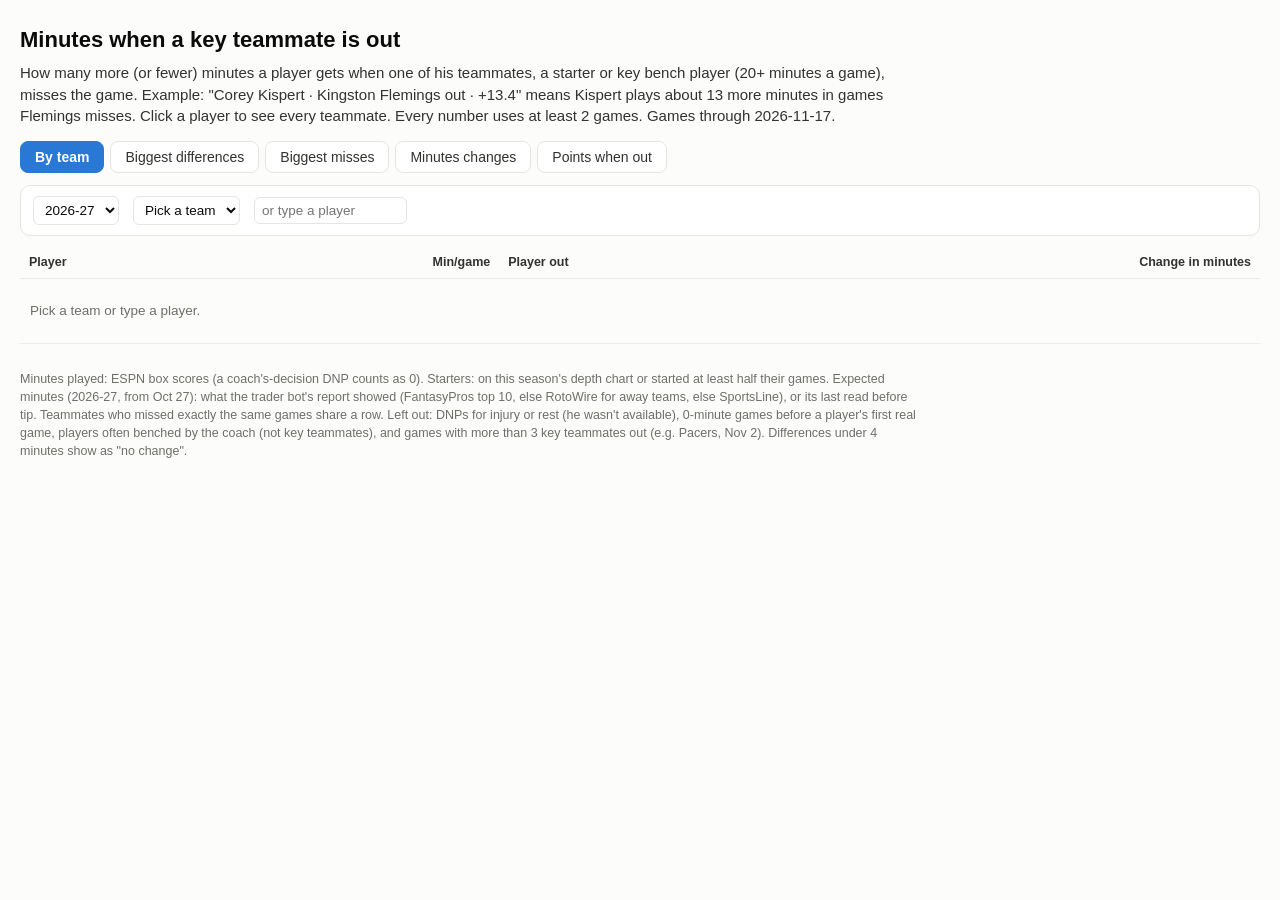
==== commit e51f16db: "Minutes page: Points when out tab (points and over-rate vs our line when a key teammate sits) Co-Aut" ====
--- a/minutes.html
+++ b/minutes.html
@@ -1,5 +1,6 @@
 <!doctype html><html lang="en"><head><meta charset="utf-8"><meta name="viewport" content="width=device-width,initial-scale=1">
-<title>Minutes When Teammates Sit</title><style>
+<title>Minutes When Teammates Sit</title><style>small.lines{display:block;font-weight:400;color:var(--mut,#777);font-size:11.5px;margin-top:2px}
+
 :root{--bg:#fcfcfb;--card:#fff;--ink:#0b0b0b;--ink2:#33322f;--mut:#6f6e69;--line:#ecebe6;--line2:#e6e5e0;--accent:#2a78d6;--sub:#f7f6f2;--hover:#f4f3ef}
 @media (prefers-color-scheme:dark){:root:not([data-theme="light"]){--bg:#1a1a19;--card:#222220;--ink:#f0efec;--ink2:#d6d5cf;--mut:#a8a79f;--line:#2e2e2b;--line2:#33332f;--sub:#20201e;--hover:#242422}}
 body{font-family:-apple-system,Segoe UI,Roboto,Arial,sans-serif;background:var(--bg);color:var(--ink);max-width:1240px;margin:24px auto;padding:0 16px;line-height:1.45}
@@ -30,7 +31,7 @@
 more minutes in games Flemings misses. Click a player to see every teammate.
 Every number uses at least 2 games. Games through 2026-11-17.</p>
 <div class="tabs"><button class="tab on" data-v="1">By team</button><button class="tab" data-v="2">Biggest differences</button>
-<button class="tab" data-v="3">Biggest misses</button><button class="tab" data-v="4">Minutes changes</button></div>
+<button class="tab" data-v="3">Biggest misses</button><button class="tab" data-v="4">Minutes changes</button><button class="tab" data-v="5">Points when out</button></div>
 <div id="view1">
 <div class="bar"><select id="season"><option>2024-25</option><option>2025-26</option><option value="2026-27" selected>2026-27</option></select><select id="team"></select><input id="q" placeholder="or type a player" size="16"></div>
 <div class="wrap"><table><thead id="head"><tr>
@@ -69,13 +70,24 @@
 <div class="wrap"><table><thead><tr><th class="l">Player</th><th>Season before this week<small>min a game</small></th><th>Last week<small>min a game</small></th>
 <th>Change</th></tr></thead><tbody id="ctb"></tbody></table></div>
 </div>
+<div id="view5" hidden>
+<p class="lead">2026-27: players who score a lot more or less when a key teammate is out (4+ points a game apart)<span class="pl">,
+or who go over our points line much more or less often than usual (30+ percentage points apart; "over" = scored more than
+our line that game)</span>. 2+ games each way, so small samples: check the games behind each row. Click a player for every game.</p>
+<div class="bar"><select id="pteam"></select><label style="font-size:13.5px"><input type="checkbox" id="p3"> Only 3+ games each way</label><span class="rank">Rank by
+<button class="pbtn sortbtn on" data-k="pts">Points difference</button><button class="pbtn sortbtn pl" data-k="over">Over-rate difference</button></span></div>
+<div class="wrap"><table><thead><tr><th class="l">Player</th><th class="l">Player out</th><th>Points a game<small>he plays → he's out</small></th>
+<th class="pl">Went over our line<small>he plays → he's out</small></th><th class="pl">Our points line<small>average · he plays → he's out</small></th>
+<th>Minutes<small>he plays → he's out</small></th></tr></thead><tbody id="ptb"></tbody></table></div>
+<div id="pmore" style="margin:10px 0;font-size:13.5px"></div>
+</div>
 <footer>Minutes played: ESPN box scores (a coach's-decision DNP counts as 0). Starters: on this season's depth chart or started at
 least half their games. Expected minutes (2026-27, from Oct 27): what the trader bot's report showed (FantasyPros top 10, else RotoWire
 for away teams, else SportsLine), or its last read before tip. Teammates who missed exactly the same games share a row.
 Left out: DNPs for injury or rest (he wasn't available), 0-minute games before a player's first real game, players often benched
 by the coach (not key teammates), and games with more than 3 key teammates out (e.g. Pacers, Nov 2).
 Differences under 4 minutes show as "no change".</footer>
-<script>const LINES_ON=false; const D={"2024-25":{"NYK":{"dates":["10-22","10-25","10-28","10-30","11-01","11-04","11-06","11-08","11-10","11-12","11-13","11-15","11-17","11-18","11-20","11-23","11-25","11-27","11-29","12-01","12-03","12-05","12-07","12-09","12-11","12-15","12-19","12-21","12-23","12-25","12-27","12-28","12-30","01-01","01-03","01-04","01-06","01-08","01-10","01-12","01-13","01-15","01-17","01-20","01-21","01-25","01-27","01-29","02-01","02-03","02-04","02-08","02-11","02-12","02-20","02-21","02-23","02-26","02-28","03-02","03-04","03-06","03-07","03-10","03-12","03-15","03-17","03-19","03-20","03-22","03-25","03-26","03-28","03-30","04-01","04-02","04-05","04-06","04-08","04-10","04-11","04-13"],"keys":{"3934719":{"name":"OG Anunoby","role":"starter","pos":"F","mpg":36.8,"sat":[48,49,50,51,52,53,54,79,81],"on":[0,1,2,3,4,5,6,7,8,9,10,11,12,13,14,15,16,17,18,19,20,21,22,23,24,25,26,27,28,29,30,31,32,33,34,35,36,37,38,39,40,41,42,43,44,45,46,47,48,49,50,51,52,53,54,55,56,57,58,59,60,61,62,63,64,65,66,67,68,69,70,71,72,73,74,75,76,77,78,79,80,81]},"3136195":{"name":"Karl-Anthony Towns","role":"starter","pos":"C","mpg":35.0,"sat":[11,22,36,41,42,57,60,74],"on":[0,1,2,3,4,5,6,7,8,9,10,11,12,13,14,15,16,17,18,19,20,21,22,23,24,25,26,27,28,29,30,31,32,33,34,35,36,37,38,39,40,41,42,43,44,45,46,47,48,49,50,51,52,53,54,55,56,57,58,59,60,61,62,63,64,65,66,67,68,69,70,71,72,73,74,75,76,77,78,79]},"3062679":{"name":"Josh Hart","role":"starter","pos":"G","mpg":37.6,"sat":[26,54,55,79,81],"on":[0,1,2,3,4,5,6,7,8,9,10,11,12,13,14,15,16,17,18,19,20,21,22,23,24,25,26,27,28,29,30,31,32,33,34,35,36,37,38,39,40,41,42,43,44,45,46,47,48,49,50,51,52,53,54,55,56,57,58,59,60,61,62,63,64,65,66,67,68,69,70,71,72,73,74,75,76,77,78,79,80,81]},"3147657":{"name":"Mikal Bridges","role":"starter","pos":"G","mpg":37.5,"sat":[81],"on":[0,1,2,3,4,5,6,7,8,9,10,11,12,13,14,15,16,17,18,19,20,21,22,23,24,25,26,27,28,29,30,31,32,33,34,35,36,37,38,39,40,41,42,43,44,45,46,47,48,49,50,51,52,53,54,55,56,57,58,59,60,61,62,63,64,65,66,67,68,69,70,71,72,73,74,75,76,77,78,79,80,81]},"3934672":{"name":"Jalen Brunson","role":"starter","pos":"G","mpg":35.4,"sat":[33,62,63,64,65,66,67,68,69,70,71,72,73,74,75,76],"on":[0,1,2,3,4,5,6,7,8,9,10,11,12,13,14,15,16,17,18,19,20,21,22,23,24,25,26,27,28,29,30,31,32,33,34,35,36,37,38,39,40,41,42,43,44,45,46,47,48,49,50,51,52,53,54,55,56,57,58,59,60,61,62,63,64,65,66,67,68,69,70,71,72,73,74,75,76,77,78,79,80]},"4431823":{"name":"Miles McBride","role":"key bench","pos":"G","mpg":25.0,"sat":[11,12,13,14,15,33,34,35,36,37,69,70,71,72,73,74,75,76],"on":[0,1,2,3,4,5,6,7,8,9,10,11,12,13,14,15,16,17,18,19,20,21,22,23,24,25,26,27,28,29,30,31,32,33,34,35,36,37,38,39,40,41,42,43,44,45,46,47,48,49,50,51,52,53,54,55,56,57,58,59,60,61,62,63,64,65,66,67,68,69,70,71,72,73,74,75,76,77,78,79,80,81]},"4431679":{"name":"Precious Achiuwa","role":"key bench","pos":"F","mpg":20.5,"sat":[0,1,2,3,4,5,6,7,8,9,10,11,12,13,14,15,16,17,18,19,20,59,61,77,78],"on":[0,1,2,3,4,5,6,7,8,9,10,11,12,13,14,15,16,17,18,19,20,21,22,23,24,25,26,27,28,29,30,31,32,33,34,35,36,37,38,39,40,41,42,43,44,45,46,47,48,49,50,51,52,53,54,55,56,57,58,59,60,61,62,63,64,65,66,67,68,69,70,71,72,73,74,75,76,77,78,79,80,81]}},"players":{"3934719":{"name":"OG Anunoby","pos":"F","mpg":36.8,"m":[34,34,37,37,33,40,41,32,36,41,36,39,40,30,35,36,38,40,40,31,32,40,39,41,39,37,30,37,34,36,28,42,34,41,43,32,35,38,36,31,39,45,38,41,37,35,34,39,null,null,null,null,null,null,null,27,35,42,38,43,42,44,37,37,43,38,32,37,38,31,38,37,36,37,33,34,35,36,41,null,35,null]},"3136195":{"name":"Karl-Anthony Towns","pos":"C","mpg":35.0,"m":[24,32,32,39,27,32,38,32,39,38,39,null,30,25,34,39,34,35,39,25,36,39,null,36,37,43,38,27,32,30,33,44,32,37,42,37,null,34,29,36,43,null,null,37,39,28,33,30,35,39,39,28,38,47,43,29,41,null,31,40,null,42,34,28,39,30,31,35,36,37,34,39,32,32,null,34,33,36,43,29,null,null]},"3062679":{"name":"Josh Hart","pos":"G","mpg":37.6,"m":[25,37,38,42,37,38,38,33,43,37,34,40,46,32,39,41,28,42,41,31,39,38,39,32,34,33,null,42,31,38,38,39,41,45,44,40,42,38,30,35,38,49,38,37,39,40,27,34,38,40,37,38,40,46,null,null,40,39,29,43,33,44,46,31,42,39,29,35,39,38,33,34,42,38,32,37,32,38,48,null,34,null]},"3147657":{"name":"Mikal Bridges","pos":"G","mpg":37.5,"m":[35,33,40,40,35,40,39,37,42,35,43,41,45,35,40,33,36,39,37,36,36,47,38,41,38,41,36,45,41,43,44,47,36,44,41,33,42,36,32,37,37,43,39,27,34,35,34,37,33,39,41,34,29,43,44,29,28,41,33,28,36,43,43,34,41,38,32,32,33,38,34,40,38,40,36,36,33,39,38,33,36,null]},"3934672":{"name":"Jalen Brunson","pos":"G","mpg":35.4,"m":[25,30,38,36,31,42,37,32,41,35,34,34,34,30,37,37,38,36,37,26,27,27,44,35,36,38,30,40,32,38,37,44,36,null,40,33,36,35,33,29,39,45,36,39,39,36,25,36,40,37,34,36,23,43,38,28,38,36,36,42,37,41,null,null,null,null,null,null,null,null,null,null,null,null,null,null,null,34,38,29,36,null]},"4592461":{"name":"Jacob Toppin","pos":"F","mpg":3.1,"m":[3,2,0,0,5,0,0,0,0,0,0,0,0,3,2,0,0,0,0,5,0,2,0,0,0,0,0,0,1,0,0,0,2,0,0,2,0,2,6,5,0,0,0,0,0,3,4,0,2,null,0,null,null,null,null,null,null,null,null,null,null,null,null,null,null,null,null,null,null,null,null,null,null,null,null,null,null,null,null,null,null,null]},"5211983":{"name":"Pacome Dadiet","pos":"F","mpg":7.4,"m":[13,4,0,0,5,0,0,5,0,0,0,12,10,18,2,3,2,0,0,null,null,null,null,0,0,null,5,null,0,0,0,0,0,0,null,null,null,null,null,null,null,null,1,0,0,null,null,null,null,null,null,null,null,null,0,12,0,0,0,0,0,null,null,null,null,null,null,null,null,null,null,null,null,null,null,null,0,0,0,0,0,11]},"4277922":{"name":"Jericho Sims","pos":"C","mpg":11.6,"m":[24,15,4,9,16,16,10,16,9,10,9,18,18,19,14,9,14,13,8,23,12,3,6,0,2,0,19,13,3,0,1,0,2,0,0,2,29,4,0,0,null,23,19,0,0,2,4,0,null,null,null,null,null,null,null,null,null,null,null,null,null,null,null,null,null,null,null,null,null,null,null,null,null,null,null,null,null,null,null,null,null,null]},"4871141":{"name":"Ariel Hukporti","pos":"C","mpg":8.9,"m":[6,6,12,0,5,0,0,3,0,0,0,30,0,6,0,0,0,0,0,9,3,1,15,0,null,null,null,null,0,0,0,0,0,0,null,null,0,0,13,5,0,0,1,0,0,null,2,0,2,8,19,8,6,2,17,19,0,16,null,null,null,null,null,null,null,null,null,null,null,null,null,null,null,null,null,null,null,null,null,null,null,null]},"3064230":{"name":"Cameron Payne","pos":"G","mpg":15.1,"m":[21,22,10,12,12,null,null,null,null,9,17,19,17,23,26,31,18,20,11,16,19,null,null,13,16,10,18,8,15,5,7,6,7,36,8,14,12,11,15,14,14,7,13,12,9,10,16,12,6,11,13,19,24,15,17,16,10,11,12,10,11,10,14,14,15,10,19,17,16,30,30,18,null,null,null,null,21,14,14,15,12,34]},"4431823":{"name":"Miles McBride","pos":"G","mpg":25.0,"m":[26,21,29,25,28,26,28,28,29,26,23,null,null,null,null,null,28,15,27,22,26,28,27,26,20,21,29,16,25,30,22,19,18,0,null,null,null,null,20,20,17,22,19,20,18,17,24,22,23,26,21,35,25,8,42,21,27,17,28,30,24,21,34,32,38,38,29,31,36,null,null,null,null,null,null,null,null,16,21,39,18,30]},"4433225":{"name":"Tyler Kolek","pos":"G","mpg":7.5,"m":[5,4,0,0,5,6,9,16,2,0,0,7,0,17,11,11,null,null,0,6,3,2,4,0,0,0,2,0,1,0,0,0,2,12,0,2,0,2,2,3,0,0,1,0,0,2,4,0,2,0,0,0,null,null,0,0,0,0,0,0,0,null,null,5,0,0,3,2,2,18,19,19,17,14,20,15,0,0,0,0,0,14]},"3908336":{"name":"Matt Ryan","pos":"F","mpg":3.6,"m":[null,null,null,null,null,null,null,6,0,9,5,0,0,3,0,0,2,0,0,9,6,2,0,0,0,0,4,0,null,0,0,0,1,0,0,2,0,2,2,3,0,0,0,0,0,2,2,0,2,0,0,0,2,0,0,4,0,0,0,null,null,null,null,null,null,null,null,null,null,null,null,null,null,null,null,null,null,null,null,null,null,null]},"4431679":{"name":"Precious Achiuwa","pos":"F","mpg":20.5,"m":[null,null,null,null,null,null,null,null,null,null,null,null,null,null,null,null,null,null,null,null,null,12,28,16,19,18,28,12,22,20,21,19,19,13,8,27,22,15,6,15,10,30,36,17,18,18,20,26,29,34,36,33,33,42,46,28,15,31,4,0,30,null,16,5,9,10,10,7,17,12,20,8,6,11,27,21,25,0,0,40,15,33]},"3914044":{"name":"Landry Shamet","pos":"G","mpg":15.2,"m":[null,null,null,null,null,null,null,null,null,null,null,null,null,null,null,null,null,null,null,null,null,null,null,null,null,null,null,null,1,0,10,6,11,11,14,17,21,21,15,6,4,0,0,10,6,13,12,5,9,6,0,5,19,18,17,19,5,6,16,14,12,6,17,24,20,21,25,21,19,15,19,19,20,19,34,26,30,14,7,15,21,40]},"3064447":{"name":"Delon Wright","pos":"G","mpg":16.5,"m":[null,null,null,null,null,null,null,null,null,null,null,null,null,null,null,null,null,null,null,null,null,null,null,null,null,null,null,null,null,null,null,null,null,null,null,null,null,null,null,null,null,null,null,null,null,null,null,null,null,null,null,3,0,0,1,9,0,0,0,0,0,0,0,6,0,null,0,2,0,0,4,12,30,35,33,33,29,0,0,13,0,21]},"4351852":{"name":"Mitchell Robinson","pos":"C","mpg":17.1,"m":[null,null,null,null,null,null,null,null,null,null,null,null,null,null,null,null,null,null,null,null,null,null,null,null,null,null,null,null,null,null,null,null,null,null,null,null,null,null,null,null,null,null,null,null,null,null,null,null,null,null,null,null,null,null,null,null,null,null,12,13,15,13,null,16,19,16,24,17,null,17,null,13,18,14,21,null,null,13,16,null,33,null]}},"skipped":[]},"BOS":{"dates":["10-22","10-24","10-26","10-28","10-30","11-01","11-02","11-04","11-06","11-08","11-10","11-12","11-13","11-16","11-19","11-22","11-24","11-25","11-29","12-01","12-02","12-04","12-06","12-07","12-12","12-15","12-19","12-21","12-23","12-25","12-27","12-29","12-31","01-02","01-03","01-05","01-07","01-10","01-12","01-15","01-17","01-18","01-20","01-22","01-23","01-25","01-27","01-29","01-31","02-02","02-04","02-06","02-08","02-10","02-12","02-20","02-23","02-25","02-26","02-28","03-02","03-05","03-06","03-08","03-10","03-12","03-14","03-15","03-18","03-21","03-23","03-24","03-26","03-29","03-31","04-02","04-04","04-06","04-08","04-09","04-11","04-13"],"keys":{"4065648":{"name":"Jayson Tatum","role":"starter","pos":"F","mpg":36.4,"sat":[21,24,28,61,64,68,72,77],"on":[0,1,2,3,4,5,6,7,8,9,10,11,12,13,14,15,16,17,18,19,21,22,23,24,25,26,27,28,29,30,31,32,33,34,35,36,37,38,39,40,41,42,43,44,45,46,47,48,49,50,51,52,53,54,55,56,57,58,59,60,61,63,64,65,66,67,68,69,70,71,72,73,74,75,76,77,78,80]},"3213":{"name":"Al Horford","role":"starter","pos":"C","mpg":27.7,"sat":[5,12,15,17,23,25,34,41,43,46,47,57,64,67,71,73,75,78],"on":[0,1,2,3,4,5,6,7,8,9,10,11,12,13,14,15,16,17,18,19,21,22,23,24,25,26,27,28,29,30,31,32,33,34,35,36,37,38,39,40,41,42,43,44,45,46,47,48,49,50,51,52,53,54,55,56,57,58,59,60,61,63,64,65,66,67,68,69,70,71,72,73,74,75,76,77,78,80]},"3995":{"name":"Jrue Holiday","role":"starter","pos":"G","mpg":30.7,"sat":[13,21,29,30,31,43,51,52,53,54,57,59,60,61,70,75],"on":[0,1,2,3,4,5,6,7,8,9,10,11,12,13,14,15,16,17,18,19,21,22,23,24,25,26,27,28,29,30,31,32,33,34,35,36,37,38,39,40,41,42,43,44,45,46,47,48,49,50,51,52,53,54,55,56,57,58,59,60,61,63,64,65,66,67,68,69,70,71,72,73,74,75,76,77,78,80]},"3078576":{"name":"Derrick White","role":"starter","pos":"G","mpg":33.8,"sat":[19,36,46,67],"on":[0,1,2,3,4,5,6,7,8,9,10,11,12,13,14,15,16,17,18,19,21,22,23,24,25,26,27,28,29,30,31,32,33,34,35,36,37,38,39,40,41,42,43,44,45,46,47,48,49,50,51,52,53,54,55,56,57,58,59,60,61,63,64,65,66,67,68,69,70,71,72,73,74,75,76,77,78,80]},"3917376":{"name":"Jaylen Brown","role":"starter","pos":"G","mpg":34.3,"sat":[6,7,8,9,19,33,34,53,54,58,66,68,69,70,74],"on":[0,1,2,3,4,5,6,7,8,9,10,11,12,13,14,15,16,17,18,19,21,22,23,24,25,26,27,28,29,30,31,32,33,34,35,36,37,38,39,40,41,42,43,44,45,46,47,48,49,50,51,52,53,54,55,56,57,58,59,60,61,63,64,65,66,67,68,69,70,71,72,73,74,75,76,77,78]},"4065804":{"name":"Sam Hauser","role":"key bench","pos":"F","mpg":21.9,"sat":[1,2,3,23,24,26,27,46,47,71],"on":[0,1,2,3,4,5,6,7,8,9,10,11,12,13,14,15,16,17,18,19,21,22,23,24,25,26,27,28,29,30,31,32,33,34,35,36,37,38,39,40,41,42,43,44,45,46,47,48,49,50,51,52,53,54,55,56,57,58,59,60,61,63,64,65,66,67,68,69,70,71,72,73,74,75,76,77,78,80]},"4066354":{"name":"Payton Pritchard","role":"key bench","pos":"G","mpg":28.4,"sat":[49,73],"on":[0,1,2,3,4,5,6,7,8,9,10,11,12,13,14,15,16,17,18,19,21,22,23,24,25,26,27,28,29,30,31,32,33,34,35,36,37,38,39,40,41,42,43,44,45,46,47,48,49,50,51,52,53,54,55,56,57,58,59,60,61,63,64,65,66,67,68,69,70,71,72,73,74,75,76,77,78,80]},"3102531":{"name":"Kristaps Porzingis","role":"starter","pos":"C","mpg":29.1,"sat":[0,1,2,3,4,5,6,7,8,9,10,11,12,13,14,15,16,22,29,30,31,32,33,41,43,52,57,59,60,61,63,64,65,66,70,75,77],"on":[0,1,2,3,4,5,6,7,8,9,10,11,12,13,14,15,16,17,18,19,21,22,23,24,25,26,27,28,29,30,31,32,33,34,35,36,37,38,39,40,41,42,43,44,45,46,47,48,49,50,51,52,53,54,55,56,57,58,59,60,61,63,64,65,66,67,68,69,70,71,72,73,74,75,76,77,78,80]}},"players":{"4065648":{"name":"Jayson Tatum","pos":"F","mpg":36.4,"m":[30,29,38,36,43,36,34,30,37,42,40,37,35,42,38,37,38,30,36,38,null,null,37,38,null,35,37,36,0,42,32,41,29,38,33,39,38,35,36,36,35,43,28,43,30,35,42,32,39,44,35,29,37,38,38,35,37,40,33,41,38,null,null,45,null,41,37,36,null,33,37,26,null,36,38,32,35,null,48,null,32,null]},"3213":{"name":"Al Horford","pos":"C","mpg":27.7,"m":[26,20,32,27,19,null,27,22,30,31,32,26,null,32,32,null,34,0,25,30,null,30,36,null,20,null,22,25,35,33,20,31,21,35,null,25,34,23,23,21,23,null,20,null,24,19,0,null,25,11,27,21,31,33,34,18,25,null,30,38,35,31,null,37,null,34,32,null,32,27,30,null,26,null,37,null,25,28,null,null,28,null]},"3995":{"name":"Jrue Holiday","pos":"G","mpg":30.7,"m":[31,23,36,33,25,32,35,24,33,37,33,29,32,null,28,29,37,29,36,34,null,null,34,30,25,24,29,29,33,null,null,null,25,39,28,34,32,28,32,31,29,30,27,null,25,30,31,23,30,34,26,null,null,null,null,20,32,null,31,null,null,null,null,35,32,35,35,38,38,23,null,31,30,35,31,null,28,30,37,null,26,null]},"3078576":{"name":"Derrick White","pos":"G","mpg":33.8,"m":[27,29,39,34,37,35,34,29,36,43,36,38,22,41,42,36,38,31,24,null,null,38,37,38,31,35,36,26,40,33,30,39,27,37,35,37,null,27,30,21,31,43,26,42,19,36,null,40,34,34,35,26,25,38,39,26,37,38,31,41,33,39,null,36,36,37,37,null,33,32,37,33,31,40,36,31,33,26,43,null,34,null]},"3917376":{"name":"Jaylen Brown","pos":"G","mpg":34.3,"m":[30,30,38,38,43,37,null,null,null,null,37,36,36,43,37,37,36,31,37,null,null,39,34,35,30,26,36,33,37,43,37,36,25,null,null,40,38,35,39,33,33,43,29,39,33,31,38,36,35,42,28,33,32,null,null,27,37,33,null,34,37,40,null,42,38,38,null,24,null,null,null,26,28,30,null,29,28,22,22,null,null,null]},"4065804":{"name":"Sam Hauser","pos":"F","mpg":21.9,"m":[24,null,null,null,14,18,20,20,22,35,12,19,26,25,21,22,20,23,22,36,null,31,24,null,null,28,null,null,16,13,20,20,18,27,19,11,18,13,9,17,17,20,21,25,13,14,null,null,14,24,13,21,18,24,29,21,9,40,12,38,17,32,null,12,35,11,21,28,29,29,39,null,21,24,25,26,21,22,28,null,22,null]},"4277964":{"name":"Xavier Tillman","pos":"F","mpg":7.4,"m":[18,15,18,15,8,0,3,9,0,null,null,0,2,0,0,9,14,5,0,0,null,8,0,0,4,null,null,4,0,0,5,2,9,0,5,0,0,2,0,1,0,0,8,0,0,0,6,0,0,0,0,0,6,0,null,null,null,0,5,0,0,0,null,0,0,0,0,0,0,null,null,null,null,0,8,0,2,7,0,null,0,null]},"3064560":{"name":"Luke Kornet","pos":"C","mpg":18.9,"m":[19,16,19,10,16,24,30,16,14,null,6,4,27,17,0,24,null,null,0,9,null,21,0,9,13,27,null,19,20,20,19,14,13,11,24,15,18,15,14,10,7,31,12,30,12,17,33,15,16,13,12,23,29,22,16,17,14,null,null,19,31,23,null,11,30,15,22,25,12,17,19,26,18,31,null,21,15,26,19,null,18,null]},"4397424":{"name":"Neemias Queta","pos":"C","mpg":14.7,"m":[4,14,0,2,14,24,15,23,28,27,21,21,21,33,16,18,0,25,7,0,null,0,12,17,18,10,null,0,0,8,9,5,19,22,20,0,8,2,0,1,11,22,6,23,9,0,19,2,0,0,0,10,26,null,null,null,null,20,11,0,17,11,null,0,17,0,23,13,9,2,0,1,6,0,0,19,2,7,0,null,12,null]},"4066354":{"name":"Payton Pritchard","pos":"G","mpg":28.4,"m":[25,28,19,28,39,28,29,25,32,34,23,25,36,24,26,23,22,26,29,36,null,34,24,30,31,37,30,32,21,33,32,28,23,25,32,11,20,27,24,31,21,33,22,28,24,27,31,34,17,null,29,33,27,36,31,31,17,35,31,25,26,43,null,23,26,25,27,33,34,32,32,35,25,null,26,31,22,30,30,null,22,null]},"4683689":{"name":"Jordan Walsh","pos":"G","mpg":8.1,"m":[6,10,0,13,8,6,13,19,8,11,0,4,2,8,0,5,0,7,0,0,null,7,0,0,13,null,null,3,0,1,21,19,12,7,9,0,null,null,0,1,4,0,8,9,8,2,4,2,0,0,0,10,5,0,null,5,0,5,15,0,0,21,null,0,0,0,7,0,0,2,0,1,6,0,0,5,2,7,0,null,2,null]},"4397689":{"name":"Drew Peterson","pos":"F","mpg":8.4,"m":[null,4,0,2,null,null,null,null,null,0,0,0,2,null,null,null,null,null,0,25,null,3,0,0,19,null,null,null,null,0,8,2,12,0,null,null,null,null,null,null,null,null,null,null,null,null,3,5,0,0,0,10,null,null,null,null,null,null,5,1,0,null,null,null,null,null,null,null,0,2,0,null,null,null,null,5,null,null,0,null,2,null]},"4432164":{"name":"Jaden Springer","pos":"G","mpg":5.8,"m":[null,6,0,2,0,1,0,8,0,0,null,null,null,0,0,0,0,5,0,null,null,0,0,0,null,2,13,3,0,0,8,2,6,0,4,0,1,2,0,1,2,0,6,20,9,2,7,20,null,7,0,null,null,null,null,null,null,null,null,null,null,null,null,null,null,null,null,null,null,null,null,null,null,null,null,null,null,null,null,null,null,null]},"4576085":{"name":"JD Davison","pos":"G","mpg":6.6,"m":[null,8,0,null,null,1,0,6,null,null,null,null,null,null,null,null,null,null,null,0,null,null,null,null,7,null,null,null,0,0,null,null,null,null,null,null,null,null,null,null,null,null,null,null,null,null,0,null,null,null,null,null,null,null,null,null,null,4,5,0,0,null,null,null,null,null,null,0,0,3,8,null,null,null,null,5,null,null,0,null,2,null]},"4593841":{"name":"Baylor Scheierman","pos":"G","mpg":12.4,"m":[null,8,0,2,0,0,0,8,0,null,null,0,null,null,0,null,null,5,0,0,null,0,0,0,null,null,null,null,0,0,null,null,null,null,null,null,null,null,null,null,4,0,4,6,6,0,0,null,null,null,0,0,5,10,5,1,0,11,5,0,0,0,null,0,12,0,0,11,16,12,26,28,13,19,6,17,2,21,0,null,10,null]},"3102531":{"name":"Kristaps Porzingis","pos":"C","mpg":29.1,"m":[null,null,null,null,null,null,null,null,null,null,null,null,null,null,null,null,null,23,25,32,null,29,null,33,30,11,36,30,37,null,null,null,null,null,28,29,34,29,34,35,23,null,22,null,27,28,25,33,30,31,35,27,null,32,37,25,34,0,26,null,null,null,null,null,null,null,null,32,29,25,null,31,29,25,34,null,23,null,39,null,18,null]},"2528693":{"name":"Torrey Craig","pos":"F","mpg":11.8,"m":[null,null,null,null,null,null,null,null,null,null,null,null,null,null,null,null,null,null,null,null,null,null,null,null,null,null,null,null,null,null,null,null,null,null,null,null,null,null,null,null,null,null,null,null,null,null,null,null,null,null,null,null,null,null,9,9,0,15,0,3,6,0,null,0,12,4,0,0,8,1,13,0,6,0,0,19,0,16,0,null,12,null]}},"skipped":["12-02","03-06","04-09","04-13"]},"MIN":{"dates":["10-22","10-24","10-26","10-29","11-01","11-02","11-04","11-07","11-08","11-10","11-12","11-13","11-15","11-17","11-21","11-24","11-26","11-27","11-29","12-02","12-04","12-06","12-08","12-13","12-15","12-19","12-21","12-23","12-25","12-27","12-29","12-31","01-02","01-04","01-06","01-07","01-09","01-11","01-13","01-15","01-17","01-18","01-20","01-22","01-25","01-27","01-29","01-30","02-01","02-03","02-05","02-06","02-08","02-10","02-12","02-13","02-21","02-23","02-24","02-27","02-28","03-02","03-04","03-05","03-07","03-09","03-12","03-14","03-16","03-17","03-19","03-21","03-24","03-28","03-30","04-01","04-03","04-05","04-08","04-10","04-11","04-13"],"keys":{"3064514":{"name":"Julius Randle","role":"starter","pos":"F","mpg":32.6,"sat":[47,48,49,50,51,53,54,56,57,58,59,60],"on":[0,1,2,3,4,5,6,7,8,9,10,11,12,13,14,15,16,17,18,19,20,21,22,23,24,25,26,27,28,29,30,31,32,33,34,35,36,37,38,39,40,41,42,43,44,45,46,47,48,49,50,51,53,54,56,57,58,59,60,61,62,63,64,65,66,67,68,69,70,71,72,73,74,75,76,77,78,79,80,81]},"4431671":{"name":"Jaden McDaniels","role":"starter","pos":"F","mpg":32.0,"sat":[],"on":[0,1,2,3,4,5,6,7,8,9,10,11,12,13,14,15,16,17,18,19,20,21,22,23,24,25,26,27,28,29,30,31,32,33,34,35,36,37,38,39,40,41,42,43,44,45,46,47,48,49,50,51,53,54,56,57,58,59,60,61,62,63,64,65,66,67,68,69,70,71,72,73,74,75,76,77,78,79,80,81]},"3032976":{"name":"Rudy Gobert","role":"starter","pos":"C","mpg":33.2,"sat":[56,57,58,59,60,61,62,63,64],"on":[0,1,2,3,4,5,6,7,8,9,10,11,12,13,14,15,16,17,18,19,20,21,22,23,24,25,26,27,28,29,30,31,32,33,34,35,36,37,38,39,40,41,42,43,44,45,46,47,48,49,50,51,53,54,56,57,58,59,60,61,62,63,64,65,66,67,68,69,70,71,72,73,74,75,76,77,78,79,80,81]},"3195":{"name":"Mike Conley","role":"starter","pos":"G","mpg":24.7,"sat":[11,14,15,16,47,53,54,63,68],"on":[0,1,2,3,4,5,6,7,8,9,10,11,12,13,14,15,16,17,18,19,20,21,22,23,24,25,26,27,28,29,30,31,32,33,34,35,36,37,38,39,40,41,42,43,44,45,46,47,48,49,50,51,53,54,56,57,58,59,60,61,62,63,64,65,66,67,68,69,70,71,72,73,74,75,76,77,78,79,80,81]},"4594268":{"name":"Anthony Edwards","role":"starter","pos":"G","mpg":36.3,"sat":[48,60],"on":[0,1,2,3,4,5,6,7,8,9,10,11,12,13,14,15,16,17,18,19,20,21,22,23,24,25,26,27,28,29,30,31,32,33,34,35,36,37,38,39,40,41,42,43,44,45,46,47,48,49,50,51,53,54,56,57,58,59,60,61,62,63,64,65,66,67,68,69,70,71,72,73,74,75,76,77,78,79,80,81]},"4396971":{"name":"Naz Reid","role":"key bench","pos":"C","mpg":27.8,"sat":[46,74,75],"on":[0,1,2,3,4,5,6,7,8,9,10,11,12,13,14,15,16,17,18,19,20,21,22,23,24,25,26,27,28,29,30,31,32,33,34,35,36,37,38,39,40,41,42,43,44,45,46,47,48,49,50,51,53,54,56,57,58,59,60,61,62,63,64,65,66,67,68,69,70,71,72,73,74,75,76,77,78,79,80,81]},"3934673":{"name":"Donte DiVincenzo","role":"key bench","pos":"G","mpg":26.1,"sat":[40,41,42,43,44,45,46,47,48,49,50,51,53,54,56,57,58,74,75],"on":[0,1,2,3,4,5,6,7,8,9,10,11,12,13,14,15,16,17,18,19,20,21,22,23,24,25,26,27,28,29,30,31,32,33,34,35,36,37,38,39,40,41,42,43,44,45,46,47,48,49,50,51,53,54,56,57,58,59,60,61,62,63,64,65,66,67,68,69,70,71,72,73,74,75,76,77,78,79,80,81]},"4278039":{"name":"Nickeil Alexander-Walker","role":"key bench","pos":"G","mpg":25.3,"sat":[],"on":[0,1,2,3,4,5,6,7,8,9,10,11,12,13,14,15,16,17,18,19,20,21,22,23,24,25,26,27,28,29,30,31,32,33,34,35,36,37,38,39,40,41,42,43,44,45,46,47,48,49,50,51,53,54,56,57,58,59,60,61,62,63,64,65,66,67,68,69,70,71,72,73,74,75,76,77,78,79,80,81]}},"players":{"3064514":{"name":"Julius Randle","pos":"F","mpg":32.6,"m":[34,35,36,35,37,30,25,35,32,36,29,37,41,34,38,36,35,36,30,24,26,24,37,33,29,30,32,36,34,36,35,27,39,36,23,35,31,33,33,27,35,38,34,34,32,32,35,null,null,null,null,null,null,null,null,null,null,null,null,null,null,34,30,36,34,30,28,29,20,41,28,25,24,32,32,50,27,33,35,35,30,33]},"4431671":{"name":"Jaden McDaniels","pos":"F","mpg":32.0,"m":[16,27,33,35,26,30,22,33,27,33,36,34,37,27,42,32,40,24,25,23,24,30,36,37,28,24,35,20,35,20,32,28,35,29,33,31,32,30,30,36,34,38,42,40,32,33,37,31,40,36,37,31,null,32,39,null,42,40,42,37,35,33,37,38,35,30,32,32,27,33,24,21,22,31,30,44,33,26,30,30,28,25]},"3032976":{"name":"Rudy Gobert","pos":"C","mpg":33.2,"m":[35,35,39,31,36,23,30,32,23,33,33,34,41,37,36,34,44,37,43,32,29,35,38,38,35,22,37,28,39,29,31,31,28,30,38,35,32,29,33,29,34,31,25,30,30,38,34,34,37,40,31,34,null,27,38,null,null,null,null,null,null,null,null,null,null,20,30,35,26,22,31,30,35,38,38,40,36,36,34,36,33,38]},"3195":{"name":"Mike Conley","pos":"G","mpg":24.7,"m":[20,27,26,22,26,21,23,26,18,24,24,null,37,30,null,null,null,32,33,22,20,27,25,29,28,18,25,27,26,24,23,23,19,21,26,25,23,15,20,19,25,23,25,32,23,31,30,null,34,27,26,29,null,null,null,null,24,31,14,26,24,20,25,null,25,23,20,24,null,32,28,10,22,30,30,36,24,25,28,27,14,15]},"4594268":{"name":"Anthony Edwards","pos":"G","mpg":36.3,"m":[41,39,39,37,38,36,29,35,30,37,37,40,42,39,36,39,43,37,36,27,26,35,37,33,28,34,39,32,39,35,38,39,36,44,37,38,36,39,36,41,38,41,38,37,33,35,40,35,null,38,37,38,null,37,37,null,39,39,36,26,null,36,30,38,39,30,35,39,31,41,38,26,34,28,36,50,32,38,39,38,31,40]},"2968436":{"name":"Joe Ingles","pos":"F","mpg":8.2,"m":[7,5,6,4,5,0,0,0,0,0,0,0,null,null,0,0,null,null,null,null,null,null,null,null,null,null,null,null,null,null,0,0,0,0,null,0,0,0,0,0,0,9,0,0,0,0,0,4,20,null,0,0,null,15,14,null,0,0,5,0,0,0,0,0,null,0,0,0,0,0,0,6,0,0,0,0,0,0,0,0,null,0]},"4396971":{"name":"Naz Reid","pos":"C","mpg":27.8,"m":[26,27,21,26,23,26,26,18,22,23,34,28,24,22,22,26,27,24,23,28,21,32,21,26,27,16,25,29,22,24,21,33,26,25,31,23,23,30,24,29,25,26,33,27,25,29,null,28,20,40,36,36,null,35,33,null,34,40,41,31,41,39,33,35,34,27,26,27,20,30,34,24,26,26,null,null,26,27,26,24,26,25]},"3934673":{"name":"Donte DiVincenzo","pos":"G","mpg":26.1,"m":[32,27,23,26,25,28,28,27,29,29,18,22,19,26,30,29,21,25,22,28,21,25,18,20,20,25,26,19,25,37,34,30,29,26,31,29,24,36,29,39,null,null,null,null,null,null,null,null,null,null,null,null,null,null,null,null,null,null,null,23,26,27,23,32,31,27,25,30,24,32,24,23,23,25,null,null,21,19,28,21,26,28]},"4278039":{"name":"Nickeil Alexander-Walker","pos":"G","mpg":25.3,"m":[28,18,16,24,24,24,21,22,27,26,27,32,21,20,26,27,30,20,28,26,22,18,24,19,24,22,19,29,15,29,16,19,17,28,15,18,22,26,23,20,27,16,22,32,21,22,35,32,41,23,26,32,null,26,33,null,43,34,35,35,35,26,27,30,23,24,16,18,21,27,21,23,24,21,27,45,28,27,16,25,22,33]},"4687718":{"name":"Josh Minott","pos":"F","mpg":6.2,"m":[null,null,null,null,null,10,8,5,13,0,2,4,0,0,0,1,0,0,0,8,21,5,5,0,3,11,2,13,5,6,11,10,11,null,5,6,8,2,7,0,7,0,0,0,10,8,null,8,0,0,1,0,null,5,0,null,0,1,0,0,0,2,3,0,0,2,5,0,9,0,0,8,3,0,2,12,2,0,0,1,3,0]},"4277951":{"name":"Luka Garza","pos":"C","mpg":5.9,"m":[null,null,null,null,null,3,7,2,5,0,0,0,0,0,0,0,0,0,0,6,8,2,0,0,3,11,null,null,null,null,null,null,null,null,0,0,3,0,1,0,1,0,4,0,4,0,4,14,11,5,7,2,null,3,0,null,11,9,9,5,18,2,3,0,null,3,5,0,9,0,0,8,3,0,null,null,2,0,0,0,3,0]},"4432847":{"name":"Terrence Shannon Jr.","pos":"G","mpg":10.9,"m":[null,null,null,null,null,3,6,2,4,0,0,0,0,0,null,0,0,0,0,6,8,2,0,0,3,11,0,2,0,0,0,0,0,0,0,0,null,null,null,null,null,null,null,null,null,null,null,null,0,0,1,7,null,13,20,null,19,19,29,29,28,7,10,13,8,8,5,0,19,0,1,9,null,null,null,null,null,null,0,0,3,0]},"4684275":{"name":"Rob Dillingham","pos":"G","mpg":10.6,"m":[null,null,null,null,null,3,8,2,6,0,0,9,3,6,10,16,24,6,0,null,null,null,null,8,9,17,0,2,0,0,null,null,null,null,null,null,null,null,null,null,13,18,17,9,20,11,15,23,18,14,16,13,null,23,13,null,8,10,26,12,18,2,3,6,0,3,5,0,9,0,0,7,3,0,2,4,2,0,0,1,3,0]},"5044385":{"name":"Leonard Miller","pos":"F","mpg":2.5,"m":[null,null,null,null,null,null,null,null,null,null,null,null,null,null,null,null,null,null,null,null,null,null,null,null,null,null,null,2,0,0,0,0,0,0,0,0,3,0,1,0,null,0,0,0,4,0,0,4,0,0,1,0,null,5,0,null,0,0,0,0,0,2,3,0,0,null,null,null,null,null,null,null,null,null,2,0,2,0,0,1,0,0]},"4432247":{"name":"Jaylen Clark","pos":"G","mpg":13.1,"m":[null,null,null,null,null,null,null,null,null,null,null,null,null,null,null,null,null,null,null,null,null,null,null,null,null,null,null,null,null,null,null,null,null,null,null,null,3,0,1,0,1,0,0,0,4,0,10,17,20,18,22,19,null,15,14,null,20,18,29,17,16,11,9,14,12,13,9,5,17,9,12,14,19,10,18,9,5,10,4,3,17,3]}},"skipped":["02-08","02-13"]},"LAL":{"dates":["10-22","10-25","10-26","10-28","10-30","11-01","11-04","11-06","11-08","11-10","11-13","11-15","11-16","11-19","11-21","11-23","11-26","11-27","11-29","12-01","12-02","12-04","12-06","12-08","12-13","12-15","12-19","12-21","12-23","12-25","12-28","12-31","01-02","01-03","01-05","01-07","01-13","01-15","01-17","01-19","01-21","01-23","01-25","01-27","01-28","01-30","02-01","02-04","02-06","02-08","02-10","02-12","02-19","02-20","02-22","02-25","02-27","02-28","03-02","03-04","03-06","03-08","03-10","03-13","03-14","03-16","03-17","03-19","03-20","03-22","03-24","03-26","03-27","03-29","03-31","04-03","04-04","04-06","04-08","04-09","04-11","04-13"],"keys":{"1966":{"name":"LeBron James","role":"starter","pos":"F","mpg":35.0,"sat":[23,24,30,49,63,65,66,67],"on":[0,1,2,3,4,5,6,7,8,9,10,11,12,13,14,15,16,17,18,19,20,21,22,23,24,25,26,27,28,29,30,31,32,33,34,35,36,37,38,39,40,41,42,43,44,45,46,47,48,49,50,51,52,53,54,55,56,57,58,59,60,61,63,65,66,67,69,70,71,72,73,74,75,76,77,78,79,80]},"6583":{"name":"Anthony Davis","role":"starter","pos":"F","mpg":34.9,"sat":[7,32,38],"on":[0,1,2,3,4,5,6,7,8,9,10,11,12,13,14,15,16,17,18,19,20,21,22,23,24,25,26,27,28,29,30,31,32,33,34,35,36,37,38,39,40,41,42,43]},"4066648":{"name":"Rui Hachimura","role":"starter","pos":"F","mpg":31.6,"sat":[7,11,12,13,14,42,43,57,58,59,60,61,63,65,66,67,72,76,78],"on":[0,1,2,3,4,5,6,7,8,9,10,11,12,13,14,15,16,17,18,19,20,21,22,23,24,25,26,27,28,29,30,31,32,33,34,35,36,37,38,39,40,41,42,43,44,45,46,47,48,49,50,51,52,53,54,55,56,57,58,59,60,61,63,65,66,67,69,70,71,72,73,74,75,76,77,78,79,80]},"3136776":{"name":"D'Angelo Russell","role":"key bench","pos":"G","mpg":26.3,"sat":[19,29],"on":[0,1,2,3,4,5,6,7,8,9,10,11,12,13,14,15,16,17,18,19,20,21,22,23,24,25,26,27,28,29,30]},"4066457":{"name":"Austin Reaves","role":"starter","pos":"G","mpg":35.3,"sat":[19,20,21,22,23,57,58,59],"on":[0,1,2,3,4,5,6,7,8,9,10,11,12,13,14,15,16,17,18,19,20,21,22,23,24,25,26,27,28,29,30,31,32,33,34,35,36,37,38,39,40,41,42,43,44,45,46,47,48,49,50,51,52,53,54,55,56,57,58,59,60,61,63,65,66,67,69,70,71,72,73,74,75,76,77,78,79,80]},"4397077":{"name":"Jaxson Hayes","role":"starter","pos":"C","mpg":19.6,"sat":[10,11,12,13,14,15,17,18,19,20,21,22,23,24,25,26,27,28,29,30,31,61,63],"on":[0,1,2,3,4,5,6,7,8,9,10,11,12,13,14,15,16,17,18,19,20,21,22,23,24,25,26,27,28,29,30,31,32,33,34,35,36,37,38,39,40,41,42,43,44,45,46,47,48,49,50,51,52,53,54,55,56,57,58,59,60,61,63,65,66,67,69,70,71,72,73,74,75,76,77,78,79,80]},"3137259":{"name":"Gabe Vincent","role":"key bench","pos":"G","mpg":21.4,"sat":[30,31,32,33,34,43,44,45,51],"on":[0,1,2,3,4,5,6,7,8,9,10,11,12,13,14,15,16,17,18,19,20,21,22,23,24,25,26,27,28,29,30,31,32,33,34,35,36,37,38,39,40,41,42,43,44,45,46,47,48,49,50,51,52,53,54,55,56,57,58,59,60,61,63,65,66,67,69,70,71,72,73,74,75,76,77,78,79,80]},"4432582":{"name":"Max Christie","role":"starter","pos":"G","mpg":25.1,"sat":[10],"on":[0,1,2,3,4,5,6,7,8,9,10,11,12,13,14,15,16,17,18,19,20,21,22,23,24,25,26,27,28,29,30,31,32,33,34,35,36,37,38,39,40,41,42,43,44,45,46]},"2578185":{"name":"Dorian Finney-Smith","role":"key bench","pos":"F","mpg":28.8,"sat":[37,38,45,51],"on":[31,32,33,34,35,36,37,38,39,40,41,42,43,44,45,46,47,48,49,50,51,52,53,54,55,56,57,58,59,60,61,63,65,66,67,69,70,71,72,73,74,75,76,77,78,79,80]},"3945274":{"name":"Luka Doncic","role":"starter","pos":"G","mpg":35.1,"sat":[53],"on":[50,51,52,53,54,55,56,57,58,59,60,61,63,65,66,67,69,70,71,72,73,74,75,76,77,78,79,80]}},"players":{"1966":{"name":"LeBron James","pos":"F","mpg":35.0,"m":[35,35,34,36,29,36,40,35,34,35,37,38,37,34,37,35,35,33,34,36,31,29,43,null,null,34,34,34,35,37,null,34,36,30,36,35,32,38,35,35,36,31,35,36,33,27,37,31,38,null,29,34,38,36,33,37,37,37,36,33,44,35,null,null,null,null,null,null,null,31,38,38,39,37,38,40,33,34,35,36,22,null]},"6583":{"name":"Anthony Davis","pos":"F","mpg":34.9,"m":[38,38,38,36,31,36,39,null,36,26,32,36,37,34,38,35,35,35,38,39,33,31,42,32,36,33,35,37,39,7,39,37,null,37,38,35,32,37,null,37,32,31,36,37,null,null,null,null,null,null,null,null,null,null,null,null,null,null,null,null,null,null,null,null,null,null,null,null,null,null,null,null,null,null,null,null,null,null,null,null,null,null]},"4066648":{"name":"Rui Hachimura","pos":"F","mpg":31.6,"m":[35,39,37,31,28,33,35,null,33,32,36,null,null,null,null,22,23,26,30,40,29,26,41,39,39,38,37,38,29,39,34,30,23,24,28,26,30,33,32,33,26,28,null,null,24,26,38,34,39,33,29,30,39,35,36,38,18,null,null,null,null,null,null,null,null,null,null,null,null,18,24,28,null,28,31,34,null,32,null,38,32,null]},"3136776":{"name":"D'Angelo Russell","pos":"G","mpg":26.3,"m":[34,29,32,33,24,32,33,22,25,27,20,30,21,26,23,18,29,26,26,null,34,30,21,34,20,17,23,30,16,null,28,null,null,null,null,null,null,null,null,null,null,null,null,null,null,null,null,null,null,null,null,null,null,null,null,null,null,null,null,null,null,null,null,null,null,null,null,null,null,null,null,null,null,null,null,null,null,null,null,null,null,null]},"4066457":{"name":"Austin Reaves","pos":"G","mpg":35.3,"m":[36,37,34,38,28,34,39,35,30,33,36,32,41,33,33,32,31,31,29,null,null,null,null,null,30,36,35,36,37,37,43,38,36,39,41,32,33,35,37,34,36,33,39,38,34,30,29,30,36,41,32,36,27,40,33,38,38,null,null,null,32,39,null,36,null,39,36,36,null,34,36,36,37,37,39,40,36,34,38,38,33,null]},"4897943":{"name":"Dalton Knecht","pos":"F","mpg":19.1,"m":[16,13,20,11,22,19,9,27,16,15,31,26,37,38,39,28,19,31,33,30,28,23,28,22,19,13,10,5,16,25,33,22,17,15,17,16,14,14,18,16,8,14,23,21,23,22,10,21,null,null,null,17,13,13,9,10,11,18,25,26,21,24,null,22,null,16,20,25,null,7,5,5,12,5,4,0,20,5,14,2,4,null]},"4397077":{"name":"Jaxson Hayes","pos":"C","mpg":19.6,"m":[15,18,14,13,19,15,9,35,16,21,null,null,null,null,null,null,17,null,null,null,null,null,null,null,null,null,null,null,null,null,0,0,18,11,6,12,13,14,33,13,19,14,12,17,19,25,22,24,25,29,23,7,18,28,25,17,23,26,26,24,34,null,null,null,null,29,28,24,null,25,18,18,32,17,14,15,24,13,27,14,12,null]},"3137259":{"name":"Gabe Vincent","pos":"G","mpg":21.4,"m":[17,21,13,19,16,21,18,23,16,18,13,20,22,19,14,14,14,6,15,32,22,24,34,25,25,14,22,16,19,29,null,null,null,null,null,24,17,26,29,23,25,26,25,null,null,null,20,22,30,25,18,null,20,16,19,16,20,26,31,29,24,19,null,26,null,27,28,23,null,19,20,22,14,23,24,17,19,26,25,17,21,null]},"4432582":{"name":"Max Christie","pos":"G","mpg":25.1,"m":[11,11,18,23,27,13,4,19,1,2,0,30,30,17,25,17,14,22,23,30,21,26,31,26,37,29,28,18,33,34,32,28,32,33,39,30,31,37,33,23,31,29,31,39,22,30,33,null,null,null,null,null,null,null,null,null,null,null,null,null,null,null,null,null,null,null,null,null,null,null,null,null,null,null,null,null,null,null,null,null,null,null]},"4683774":{"name":"Bronny James","pos":"G","mpg":7.5,"m":[3,0,0,0,5,null,0,5,1,2,0,0,0,null,null,null,null,null,null,null,null,null,null,3,null,0,null,null,0,0,null,0,0,2,0,null,null,null,0,2,2,4,null,null,15,12,2,6,0,null,null,8,0,0,null,0,null,null,0,4,0,null,null,null,null,0,3,4,null,7,null,null,0,0,0,0,null,null,null,2,4,null]},"4395627":{"name":"Cam Reddish","pos":"F","mpg":18.3,"m":[null,null,null,null,9,0,14,26,28,29,23,19,null,25,21,20,23,17,13,null,11,15,21,26,23,14,11,22,17,23,19,19,19,13,null,null,15,0,0,0,0,3,0,0,18,0,null,null,null,null,null,null,0,0,0,0,0,0,0,0,0,0,null,0,null,0,0,0,null,null,0,0,null,null,null,null,null,null,null,null,null,null]},"4431778":{"name":"Christian Koloko","pos":"C","mpg":10.4,"m":[null,null,null,null,null,null,null,13,1,null,13,10,11,14,10,10,1,8,0,9,8,13,0,16,12,12,4,3,0,9,5,null,19,null,null,null,null,null,null,null,null,null,null,0,18,7,null,null,4,0,null,9,0,null,null,null,null,null,null,null,null,null,null,15,null,15,9,14,null,0,null,0,0,0,null,0,null,2,null,null,null,null]},"2578185":{"name":"Dorian Finney-Smith","pos":"F","mpg":28.8,"m":[null,null,null,null,null,null,null,null,null,null,null,null,null,null,null,null,null,null,null,null,null,null,null,null,null,null,null,null,null,null,null,20,24,23,26,28,20,null,null,22,22,20,26,27,19,null,32,24,33,35,26,null,28,33,27,28,31,31,37,30,38,36,null,30,null,36,28,30,null,21,35,31,30,35,32,29,32,30,32,33,30,null]},"3915195":{"name":"Shake Milton","pos":"F","mpg":11.5,"m":[null,null,null,null,null,null,null,null,null,null,null,null,null,null,null,null,null,null,null,null,null,null,null,null,null,null,null,null,null,null,null,10,16,13,5,0,0,6,7,0,0,3,0,12,6,28,0,20,15,15,8,12,0,5,3,0,0,0,8,19,0,0,null,4,null,0,7,7,null,7,0,0,0,0,0,0,2,0,2,0,4,null]},"4395623":{"name":"Trey Jemison III","pos":"C","mpg":11.5,"m":[null,null,null,null,null,null,null,null,null,null,null,null,null,null,null,null,null,null,null,null,null,null,null,null,null,null,null,null,null,null,null,null,null,null,null,null,null,null,15,0,2,null,null,null,null,18,2,5,0,12,7,null,null,14,null,null,null,22,18,17,13,6,null,null,null,null,null,null,null,null,null,null,null,null,0,null,null,null,2,2,4,null]},"4278077":{"name":"Jarred Vanderbilt","pos":"F","mpg":16.1,"m":[null,null,null,null,null,null,null,null,null,null,null,null,null,null,null,null,null,null,null,null,null,null,null,null,null,null,null,null,null,null,null,null,null,null,null,null,null,null,null,null,null,null,12,13,null,16,14,18,21,20,17,17,13,null,6,14,13,15,22,20,17,29,null,15,null,10,15,18,null,11,12,16,19,10,10,13,17,15,20,13,19,null]},"4278402":{"name":"Jordan Goodwin","pos":"G","mpg":18.7,"m":[null,null,null,null,null,null,null,null,null,null,null,null,null,null,null,null,null,null,null,null,null,null,null,null,null,null,null,null,null,null,null,null,null,null,null,null,null,null,null,null,null,null,null,null,null,null,null,null,null,25,22,17,null,20,11,6,13,21,null,null,null,16,null,26,null,28,33,26,null,15,13,7,18,8,12,14,18,9,13,9,23,null]},"3945274":{"name":"Luka Doncic","pos":"G","mpg":35.1,"m":[null,null,null,null,null,null,null,null,null,null,null,null,null,null,null,null,null,null,null,null,null,null,null,null,null,null,null,null,null,null,null,null,null,null,null,null,null,null,null,null,null,null,null,null,null,null,null,null,null,null,24,23,33,null,31,35,36,35,37,34,43,37,null,36,null,40,34,32,null,32,38,38,38,38,38,38,36,37,31,38,31,null]},"2596107":{"name":"Alex Len","pos":"C","mpg":12.2,"m":[null,null,null,null,null,null,null,null,null,null,null,null,null,null,null,null,null,null,null,null,null,null,null,null,null,null,null,null,null,null,null,null,null,null,null,null,null,null,null,null,null,null,null,null,null,null,null,null,null,null,null,22,10,0,3,0,0,0,0,5,0,0,null,19,null,0,0,0,null,7,0,0,0,0,0,0,0,0,0,0,0,null]}},"skipped":["03-10","03-14","03-20","04-13"]},"IND":{"dates":["10-23","10-25","10-27","10-28","10-30","11-01","11-04","11-06","11-08","11-10","11-13","11-15","11-17","11-18","11-20","11-22","11-24","11-25","11-27","11-29","12-01","12-03","12-04","12-06","12-08","12-13","12-15","12-19","12-22","12-23","12-26","12-27","12-29","12-31","01-02","01-04","01-06","01-08","01-10","01-12","01-14","01-16","01-18","01-23","01-25","01-29","02-01","02-03","02-04","02-06","02-08","02-11","02-12","02-20","02-23","02-24","02-26","02-28","03-02","03-04","03-06","03-08","03-10","03-11","03-14","03-15","03-17","03-19","03-20","03-22","03-24","03-26","03-27","03-29","03-31","04-02","04-04","04-06","04-08","04-10","04-11","04-13"],"keys":{"3149673":{"name":"Pascal Siakam","role":"starter","pos":"F","mpg":32.7,"sat":[77],"on":[0,1,2,3,4,5,6,7,8,9,10,11,12,13,14,15,16,17,18,19,20,21,22,23,24,25,26,27,28,29,30,31,32,33,34,35,36,37,38,39,40,41,42,43,44,45,46,47,48,49,50,51,52,53,54,55,56,57,58,59,60,61,62,63,64,65,67,68,69,70,71,72,73,74,75,76,77,78,79]},"3133628":{"name":"Myles Turner","role":"starter","pos":"C","mpg":30.5,"sat":[4,13,37,47,49,50,51,52,74],"on":[0,1,2,3,4,5,6,7,8,9,10,11,12,13,14,15,16,17,18,19,20,21,22,23,24,25,26,27,28,29,30,31,32,33,34,35,36,37,38,39,40,41,42,43,44,45,46,47,48,49,50,51,52,53,54,55,56,57,58,59,60,61,62,63,64,65,67,68,69,70,71,72,73,74,75,76,77,78,79,81]},"4395712":{"name":"Andrew Nembhard","role":"starter","pos":"G","mpg":29.3,"sat":[4,5,8,9,10,11,12,13,14,15,16,17,18,19,22,31,45],"on":[0,1,2,3,4,5,6,7,8,9,10,11,12,13,14,15,16,17,18,19,20,21,22,23,24,25,26,27,28,29,30,31,32,33,34,35,36,37,38,39,40,41,42,43,44,45,46,47,48,49,50,51,52,53,54,55,56,57,58,59,60,61,62,63,64,65,67,68,69,70,71,72,73,74,75,76,77,78,79,81]},"4396909":{"name":"Aaron Nesmith","role":"starter","pos":"G","mpg":25.3,"sat":[5,6,7,8,9,10,11,12,13,14,15,16,17,18,19,20,21,22,23,24,25,26,27,28,29,30,31,32,33,34,35,36,37,38,39,40],"on":[0,1,2,3,4,5,6,7,8,9,10,11,12,13,14,15,16,17,18,19,20,21,22,23,24,25,26,27,28,29,30,31,32,33,34,35,36,37,38,39,40,41,42,43,44,45,46,47,48,49,50,51,52,53,54,55,56,57,58,59,60,61,62,63,64,65,67,68,69,70,71,72,73,74,75,76,77,78,79,81]},"4396993":{"name":"Tyrese Haliburton","role":"starter","pos":"G","mpg":33.6,"sat":[40,60,61,62,67,68,81],"on":[0,1,2,3,4,5,6,7,8,9,10,11,12,13,14,15,16,17,18,19,20,21,22,23,24,25,26,27,28,29,30,31,32,33,34,35,36,37,38,39,40,41,42,43,44,45,46,47,48,49,50,51,52,53,54,55,56,57,58,59,60,61,62,63,64,65,67,68,69,70,71,72,73,74,75,76,77,78,79,81]},"4683634":{"name":"Bennedict Mathurin","role":"starter","pos":"G","mpg":29.9,"sat":[41,45,57,58,59,60,73,74,75,81],"on":[0,1,2,3,4,5,6,7,8,9,10,11,12,13,14,15,16,17,18,19,20,21,22,23,24,25,26,27,28,29,30,31,32,33,34,35,36,37,38,39,40,41,42,43,44,45,46,47,48,49,50,51,52,53,54,55,56,57,58,59,60,61,62,63,64,65,67,68,69,70,71,72,73,74,75,76,77,78,79,81]}},"players":{"3149673":{"name":"Pascal Siakam","pos":"F","mpg":32.7,"m":[32,23,40,34,38,32,36,33,34,34,39,30,35,39,31,34,34,37,38,35,30,36,37,37,34,31,36,40,28,34,31,24,31,31,32,34,24,29,30,31,34,39,35,28,31,31,33,33,32,35,33,34,39,28,30,31,32,32,31,31,34,34,24,37,29,39,null,34,35,34,31,36,23,27,32,28,29,null,34,33,null,null]},"3133628":{"name":"Myles Turner","pos":"C","mpg":30.5,"m":[36,23,37,26,null,30,33,36,32,39,34,28,40,null,29,33,30,28,38,28,31,38,31,32,21,25,28,34,25,35,33,23,33,33,35,27,31,null,29,29,30,37,28,26,35,29,34,null,30,null,null,null,null,33,31,39,29,35,31,26,34,34,23,28,28,30,null,22,40,32,29,35,21,20,null,29,27,31,35,31,null,13]},"4395712":{"name":"Andrew Nembhard","pos":"G","mpg":29.3,"m":[35,21,31,34,null,null,29,31,null,null,null,null,null,null,null,null,null,null,null,null,15,19,null,22,31,33,28,33,19,33,29,null,33,32,29,30,31,31,29,28,33,41,28,27,32,null,30,30,27,31,22,30,28,30,30,27,28,37,37,35,30,31,22,29,33,32,null,32,31,35,33,39,20,30,31,29,27,33,31,28,null,14]},"4396909":{"name":"Aaron Nesmith","pos":"G","mpg":25.3,"m":[19,18,28,31,30,null,null,null,null,null,null,null,null,null,null,null,null,null,null,null,null,null,null,null,null,null,null,null,null,null,null,null,null,null,null,null,null,null,null,null,null,9,11,19,21,32,23,26,17,21,21,13,21,24,25,33,24,35,29,34,35,34,23,31,28,36,null,35,35,22,24,21,19,22,35,26,20,30,29,30,null,14]},"4396993":{"name":"Tyrese Haliburton","pos":"G","mpg":33.6,"m":[35,26,37,35,40,33,36,37,34,35,40,29,38,39,30,34,34,36,39,30,37,40,37,38,37,35,35,37,31,38,35,30,36,39,35,33,32,30,35,19,null,34,32,30,28,32,35,34,25,34,36,33,32,32,30,40,33,36,31,36,null,null,null,32,31,37,null,null,null,32,29,32,25,29,33,34,28,35,31,36,null,null]},"4278355":{"name":"Obi Toppin","pos":"F","mpg":19.7,"m":[16,20,23,14,33,19,24,17,21,null,19,21,18,31,13,17,16,16,16,25,22,14,24,21,23,31,21,17,21,18,null,null,null,12,20,16,22,23,16,18,20,17,12,19,13,17,15,19,9,28,22,21,33,20,24,17,14,16,16,16,19,18,20,6,25,23,null,23,18,18,24,19,16,22,22,18,19,26,20,19,null,12]},"4592699":{"name":"Enrique Freeman","pos":"F","mpg":8.6,"m":[7,10,0,0,0,0,0,0,9,9,2,13,0,19,14,6,0,4,0,4,3,3,3,0,5,2,0,null,null,null,0,6,0,null,null,null,null,16,null,null,null,null,null,null,null,0,null,null,4,null,0,null,0,null,null,null,null,null,null,null,null,0,null,null,null,0,null,0,null,null,null,null,null,null,0,0,null,0,0,0,null,31]},"5106060":{"name":"Jarace Walker","pos":"F","mpg":15.9,"m":[6,20,4,2,8,14,14,23,18,27,23,25,16,25,20,24,20,18,10,31,25,26,14,24,20,15,21,5,19,4,15,28,25,16,13,14,11,19,7,22,18,22,9,12,5,21,0,18,8,0,17,9,null,2,3,0,3,7,9,10,25,3,14,0,0,0,null,6,10,7,2,8,25,27,22,22,14,21,5,15,null,31]},"2530530":{"name":"T.J. McConnell","pos":"G","mpg":18.2,"m":[16,16,21,6,22,22,20,17,null,16,15,17,23,27,19,21,22,21,15,24,22,24,28,23,26,18,20,16,23,20,19,20,14,16,19,18,17,16,17,17,21,14,16,16,16,21,11,14,18,15,13,17,22,16,15,null,null,13,16,13,26,null,9,21,17,16,null,16,18,14,17,12,17,13,21,19,19,19,17,16,null,19]},"4433076":{"name":"Ben Sheppard","pos":"G","mpg":19.5,"m":[6,12,15,23,21,33,17,11,31,23,26,29,26,null,null,null,null,null,null,null,null,null,null,null,null,null,null,16,17,11,22,20,21,19,20,19,20,21,20,22,32,16,21,19,18,33,20,18,21,15,28,14,24,14,17,24,29,15,21,15,23,19,21,15,16,12,null,26,22,9,15,7,12,22,14,14,20,null,null,null,null,null]},"4683634":{"name":"Bennedict Mathurin","pos":"G","mpg":29.9,"m":[28,24,21,14,43,32,32,34,36,41,35,29,37,32,25,33,39,38,40,36,34,37,32,34,34,37,28,37,30,36,39,32,29,37,30,34,31,25,34,33,31,null,25,25,21,null,25,22,29,28,25,31,33,24,21,19,24,null,null,null,null,40,23,22,15,12,null,32,39,27,22,30,22,null,null,null,23,21,27,24,null,null]},"3999":{"name":"James Johnson","pos":"F","mpg":3.1,"m":[null,4,0,0,0,0,0,0,2,0,0,0,0,0,4,0,0,0,0,0,0,0,0,0,0,0,0,0,5,0,0,6,0,0,0,0,2,0,2,0,1,0,0,0,0,2,0,0,4,0,0,0,0,0,null,0,0,0,1,0,0,0,4,0,0,0,null,0,0,0,0,0,0,0,0,0,0,0,0,0,null,0]},"4592829":{"name":"Quenton Jackson","pos":"G","mpg":14.6,"m":[null,4,0,0,0,0,0,0,20,11,0,10,7,19,27,22,22,32,33,16,9,0,8,0,0,2,0,null,null,null,0,9,null,null,null,null,null,null,null,null,null,0,null,null,null,null,null,null,null,null,0,null,null,null,null,null,null,null,null,null,null,13,14,0,2,0,null,0,4,0,2,0,9,6,0,0,null,null,null,null,null,40]},"5157066":{"name":"Johnny Furphy","pos":"G","mpg":8.0,"m":[null,5,0,null,0,0,0,0,4,4,9,9,0,8,21,14,11,null,9,5,7,0,25,10,9,11,12,0,8,0,0,24,1,0,1,1,null,null,2,3,1,0,1,5,4,4,0,0,4,0,0,3,7,2,3,0,3,0,1,2,0,0,18,0,null,null,null,0,0,0,2,0,8,6,0,1,3,7,7,0,null,41]},"3934723":{"name":"Thomas Bryant","pos":"C","mpg":15.2,"m":[null,null,null,null,null,null,null,null,null,null,null,null,null,null,null,null,null,null,null,null,null,null,null,null,null,null,11,5,14,10,10,19,15,5,7,13,17,28,17,19,17,11,20,14,13,17,14,26,15,28,23,32,27,16,12,9,19,13,16,21,14,14,11,19,13,5,null,11,13,12,10,2,14,12,22,19,7,15,4,8,null,18]},"4431941":{"name":"RayJ Dennis","pos":"G","mpg":6.5,"m":[null,null,null,null,null,null,null,null,null,null,null,null,null,null,null,null,null,null,null,null,null,null,null,null,null,null,null,null,null,null,null,null,null,null,null,null,null,null,2,null,1,0,1,2,3,2,0,null,null,null,null,null,null,null,null,0,4,null,null,null,0,null,8,null,null,null,null,null,0,null,null,null,null,null,0,0,2,0,0,0,null,29]},"4065673":{"name":"Tony Bradley","pos":"C","mpg":8.7,"m":[null,null,null,null,null,null,null,null,null,null,null,null,null,null,null,null,null,null,null,null,null,null,null,null,null,null,null,null,null,null,null,null,null,null,null,null,null,null,null,null,null,null,null,null,null,null,null,null,null,null,null,null,null,null,null,null,null,null,1,1,0,0,8,null,2,0,null,4,0,0,0,0,9,5,8,null,2,2,0,0,null,27]}},"skipped":["03-17","04-11"]},"DET":{"dates":["10-23","10-25","10-26","10-28","10-30","11-01","11-03","11-04","11-06","11-08","11-10","11-12","11-13","11-15","11-17","11-18","11-21","11-23","11-25","11-27","11-29","11-30","12-03","12-04","12-07","12-12","12-16","12-19","12-21","12-23","12-26","12-28","01-01","01-03","01-04","01-06","01-08","01-09","01-11","01-13","01-16","01-18","01-20","01-22","01-25","01-27","01-29","01-31","02-02","02-03","02-05","02-07","02-09","02-11","02-12","02-21","02-23","02-24","02-26","02-28","03-01","03-03","03-05","03-08","03-09","03-11","03-13","03-15","03-17","03-19","03-21","03-23","03-25","03-28","03-30","04-02","04-04","04-05","04-07","04-10","04-11","04-13"],"keys":{"6440":{"name":"Tobias Harris","role":"starter","pos":"F","mpg":31.6,"sat":[19,26,61,62,73,77,78],"on":[0,1,2,3,4,5,6,7,8,9,10,11,12,13,14,15,16,17,18,19,20,21,22,23,24,25,26,27,28,29,30,31,32,33,34,35,36,37,38,39,40,41,42,43,44,45,46,47,48,49,50,51,52,53,54,55,56,57,58,59,60,61,62,63,64,65,66,67,68,69,70,71,72,73,75,77,78,79,80]},"4433621":{"name":"Jalen Duren","role":"starter","pos":"C","mpg":26.4,"sat":[8,9,10,25,77],"on":[0,1,2,3,4,5,6,7,8,9,10,11,12,13,14,15,16,17,18,19,20,21,22,23,24,25,26,27,28,29,30,31,32,33,34,35,36,37,38,39,40,41,42,43,44,45,46,47,48,49,50,51,52,53,54,55,56,57,58,59,60,61,62,63,64,65,66,67,68,69,70,71,72,73,75,77,78,79,80]},"2528210":{"name":"Tim Hardaway Jr.","role":"starter","pos":"G","mpg":28.2,"sat":[12,13,14,37,70,71],"on":[0,1,2,3,4,5,6,7,8,9,10,11,12,13,14,15,16,17,18,19,20,21,22,23,24,25,26,27,28,29,30,31,32,33,34,35,36,37,38,39,40,41,42,43,44,45,46,47,48,49,50,51,52,53,54,55,56,57,58,59,60,61,62,63,64,65,66,67,68,69,70,71,72,73,75,77,78,79,80]},"4432166":{"name":"Cade Cunningham","role":"starter","pos":"G","mpg":35.0,"sat":[17,18,19,21,51,71,72,73,75],"on":[0,1,2,3,4,5,6,7,8,9,10,11,12,13,14,15,16,17,18,19,20,21,22,23,24,25,26,27,28,29,30,31,32,33,34,35,36,37,38,39,40,41,42,43,44,45,46,47,48,49,50,51,52,53,54,55,56,57,58,59,60,61,62,63,64,65,66,67,68,69,70,71,72,73,75,77,78,79,80]},"4433218":{"name":"Jaden Ivey","role":"starter","pos":"G","mpg":30.0,"sat":[12,26,27,33,34,35,36,37,38,39,40,41,42,43,44,45,46,47,48,49,50,51,52,53,54,55,56,57,58,59,60,61,62,63,64,65,66,67,68,69,70,71,72,73,75,77,78,79,80],"on":[0,1,2,3,4,5,6,7,8,9,10,11,12,13,14,15,16,17,18,19,20,21,22,23,24,25,26,27,28,29,30,31,32,33,34,35,36,37,38,39,40,41,42,43,44,45,46,47,48,49,50,51,52,53,54,55,56,57,58,59,60,61,62,63,64,65,66,67,68,69,70,71,72,73,75,77,78,79,80]},"4432810":{"name":"Isaiah Stewart","role":"key bench","pos":"C","mpg":20.4,"sat":[26,27,28,29,30,46,47,61,75,80],"on":[0,1,2,3,4,5,6,7,8,9,10,11,12,13,14,15,16,17,18,19,20,21,22,23,24,25,26,27,28,29,30,31,32,33,34,35,36,37,38,39,40,41,42,43,44,45,46,47,48,49,50,51,52,53,54,55,56,57,58,59,60,61,62,63,64,65,66,67,68,69,70,71,72,73,75,77,78,79,80]},"3907822":{"name":"Malik Beasley","role":"key bench","pos":"F","mpg":27.9,"sat":[],"on":[0,1,2,3,4,5,6,7,8,9,10,11,12,13,14,15,16,17,18,19,20,21,22,23,24,25,26,27,28,29,30,31,32,33,34,35,36,37,38,39,40,41,42,43,44,45,46,47,48,49,50,51,52,53,54,55,56,57,58,59,60,61,62,63,64,65,66,67,68,69,70,71,72,73,75,77,78,79,80]},"4684742":{"name":"Ausar Thompson","role":"starter","pos":"G","mpg":22.5,"sat":[0,1,2,3,4,5,6,7,8,9,10,11,12,13,14,15,16,17,23,24,35,36],"on":[0,1,2,3,4,5,6,7,8,9,10,11,12,13,14,15,16,17,18,19,20,21,22,23,24,25,26,27,28,29,30,31,32,33,34,35,36,37,38,39,40,41,42,43,44,45,46,47,48,49,50,51,52,53,54,55,56,57,58,59,60,61,62,63,64,65,66,67,68,69,70,71,72,73,75,77,78,79,80]},"3032979":{"name":"Dennis Schroder","role":"key bench","pos":"G","mpg":25.2,"sat":[58],"on":[52,53,54,55,56,57,58,59,60,61,62,63,64,65,66,67,68,69,70,71,72,73,75,77,78,79,80]}},"players":{"6440":{"name":"Tobias Harris","pos":"F","mpg":31.6,"m":[36,35,31,37,35,26,35,30,32,31,35,40,44,28,28,32,31,29,37,null,30,23,33,31,34,26,null,30,29,29,27,24,35,36,34,37,26,32,35,36,36,37,34,37,17,27,36,31,34,35,25,34,34,25,33,30,35,38,34,26,32,null,null,36,37,31,36,34,25,35,35,32,27,null,null,22,null,null,null,28,30,null]},"4433621":{"name":"Jalen Duren","pos":"C","mpg":26.4,"m":[30,29,29,29,11,18,33,24,null,null,null,30,34,24,18,30,24,25,25,21,26,13,20,25,25,null,32,26,34,27,32,20,27,25,23,27,22,31,28,20,27,25,30,26,32,29,31,30,30,29,22,20,31,23,30,27,23,31,26,16,30,30,26,29,29,25,30,29,22,28,27,29,24,27,null,34,null,null,20,26,39,null]},"2528210":{"name":"Tim Hardaway Jr.","pos":"G","mpg":28.2,"m":[29,23,37,33,31,25,23,32,31,29,30,19,null,null,null,30,21,27,35,22,27,21,29,25,31,19,36,30,29,25,23,18,33,34,33,33,23,null,32,35,30,31,30,32,33,31,28,28,27,27,35,31,30,18,25,24,28,35,29,17,22,31,34,29,27,23,28,32,21,20,null,null,25,33,null,37,null,32,35,27,26,null]},"4432166":{"name":"Cade Cunningham","pos":"G","mpg":35.0,"m":[37,35,41,35,37,32,35,36,38,36,36,38,43,36,31,36,37,null,null,null,33,null,33,34,35,35,42,39,36,35,38,27,34,29,38,39,23,40,37,32,39,35,36,34,38,33,37,36,34,38,38,null,37,27,35,30,38,37,34,28,32,30,39,38,36,32,38,29,30,36,38,null,null,null,null,null,null,28,33,35,36,null]},"4433218":{"name":"Jaden Ivey","pos":"G","mpg":30.0,"m":[31,29,39,32,37,19,35,35,34,30,34,41,null,28,30,32,24,28,36,18,31,27,30,24,29,27,null,null,30,29,33,21,27,null,null,null,null,null,null,null,null,null,null,null,null,null,null,null,null,null,null,null,null,null,null,null,null,null,null,null,null,null,null,null,null,null,null,null,null,null,null,null,null,null,null,null,null,null,null,null,null,null]},"3899664":{"name":"Simone Fontecchio","pos":"F","mpg":16.7,"m":[15,20,18,22,17,20,24,13,20,20,17,23,null,null,22,15,21,16,9,22,17,23,12,11,19,17,24,18,15,19,14,14,null,null,null,21,24,27,15,15,18,13,12,16,17,19,17,16,18,16,11,19,14,26,15,16,null,null,null,13,14,22,15,10,11,18,10,13,22,13,16,19,17,14,null,12,null,16,8,6,5,null]},"4683771":{"name":"Ronald Holland II","pos":"F","mpg":15.8,"m":[15,17,6,14,13,22,10,17,16,14,13,16,29,21,15,9,14,16,11,26,12,23,12,16,18,21,23,13,14,13,7,20,10,11,17,15,28,20,15,15,8,16,16,12,16,16,9,14,15,16,19,15,14,23,13,20,13,13,19,20,16,18,12,11,10,18,11,10,20,12,12,36,18,19,null,null,null,10,15,22,13,null]},"4432810":{"name":"Isaiah Stewart","pos":"C","mpg":20.4,"m":[17,11,19,19,34,16,14,25,26,33,33,23,14,24,25,19,29,20,23,18,22,15,20,22,23,28,null,null,null,null,null,16,21,18,25,14,20,17,20,28,21,16,18,20,16,16,null,null,18,19,18,22,17,15,18,19,21,17,20,20,14,null,22,17,19,21,18,18,16,20,20,19,20,21,null,null,null,34,28,22,null,null]},"3907822":{"name":"Malik Beasley","pos":"F","mpg":27.9,"m":[28,29,20,19,26,25,29,28,24,34,27,35,44,30,29,30,34,31,33,20,29,27,18,33,26,16,41,35,27,26,27,19,22,31,33,29,33,36,27,18,26,25,30,23,30,23,29,22,28,24,25,38,26,16,23,23,34,24,22,26,24,33,33,28,26,22,29,28,24,29,36,29,25,36,null,33,null,33,30,27,27,null]},"4432107":{"name":"Marcus Sasser","pos":"G","mpg":14.3,"m":[3,1,0,0,0,20,1,0,0,0,0,0,25,17,13,6,9,21,14,27,1,26,6,19,0,17,21,12,0,0,8,15,7,22,11,15,22,16,11,16,14,17,13,14,10,19,12,20,14,10,11,28,0,11,0,3,0,0,21,4,4,8,0,0,0,2,0,0,7,0,0,26,26,19,null,null,null,15,10,0,0,null]},"4278562":{"name":"Paul Reed","pos":"F","mpg":9.8,"m":[null,7,0,0,0,7,0,0,12,15,15,0,8,0,4,0,0,6,0,15,0,14,6,0,0,15,12,18,14,20,13,12,0,5,0,6,6,0,0,0,0,8,0,3,1,3,9,18,0,0,8,7,0,10,0,3,4,0,3,12,4,17,0,0,0,2,0,0,10,0,0,0,4,0,null,15,null,11,0,0,9,null]},"4592187":{"name":"Wendell Moore Jr.","pos":"F","mpg":11.1,"m":[null,1,0,0,0,6,1,0,0,0,0,0,23,30,24,0,21,15,0,22,0,16,6,0,null,7,0,0,0,0,0,12,0,15,0,3,7,4,0,0,0,0,0,0,0,4,2,2,0,0,0,null,null,null,null,null,null,null,null,null,null,null,null,null,null,null,null,null,null,null,null,null,null,null,null,null,null,null,null,null,null,null]},"4684742":{"name":"Ausar Thompson","pos":"G","mpg":22.5,"m":[null,null,null,null,null,null,null,null,null,null,null,null,null,null,null,null,null,null,16,20,12,14,14,null,null,13,27,20,14,16,18,24,25,14,26,null,null,17,20,26,22,19,23,24,30,20,19,23,22,25,27,27,23,22,28,24,17,27,27,26,23,30,31,18,21,20,19,21,18,29,16,9,27,32,null,30,null,31,29,21,27,null]},"3032979":{"name":"Dennis Schroder","pos":"G","mpg":25.2,"m":[null,null,null,null,null,null,null,null,null,null,null,null,null,null,null,null,null,null,null,null,null,null,null,null,null,null,null,null,null,null,null,null,null,null,null,null,null,null,null,null,null,null,null,null,null,null,null,null,null,null,null,null,15,15,19,18,22,19,null,24,18,17,28,25,24,23,20,27,19,19,31,35,23,39,null,40,null,30,32,27,28,null]},"4066317":{"name":"Lindy Waters III","pos":"F","mpg":8.7,"m":[null,null,null,null,null,null,null,null,null,null,null,null,null,null,null,null,null,null,null,null,null,null,null,null,null,null,null,null,null,null,null,null,null,null,null,null,null,null,null,null,null,null,null,null,null,null,null,null,null,null,null,null,null,9,0,3,0,0,3,4,4,5,0,0,0,2,0,0,6,0,0,7,5,0,null,18,null,0,0,0,0,null]}},"skipped":["03-30","04-04","04-13"]},"BKN":{"dates":["10-23","10-25","10-27","10-29","10-30","11-01","11-03","11-04","11-08","11-09","11-11","11-13","11-15","11-17","11-19","11-22","11-24","11-25","11-27","11-29","12-01","12-02","12-04","12-08","12-13","12-16","12-19","12-21","12-23","12-26","12-27","12-29","01-01","01-02","01-04","01-06","01-08","01-10","01-12","01-14","01-15","01-17","01-19","01-21","01-22","01-25","01-27","01-29","02-01","02-04","02-05","02-07","02-10","02-12","02-20","02-22","02-24","02-26","02-28","03-01","03-04","03-06","03-08","03-10","03-11","03-13","03-15","03-16","03-18","03-20","03-22","03-24","03-26","03-28","03-29","03-31","04-03","04-06","04-08","04-10","04-11","04-13"],"keys":{"2578185":{"name":"Dorian Finney-Smith","role":"starter","pos":"F","mpg":28.9,"sat":[],"on":[1,2,4,5,6,13,15,25]},"3138196":{"name":"Cameron Johnson","role":"starter","pos":"F","mpg":31.6,"sat":[41,62,69,79],"on":[1,2,4,5,6,13,15,25,31,39,41,42,50,51,52,53,54,58,60,61,62,63,64,65,68,69,71,73,79]},"3032979":{"name":"Dennis Schroder","role":"starter","pos":"G","mpg":33.5,"sat":[],"on":[1,2,4,5,6,13,15]},"3907387":{"name":"Ben Simmons","role":"starter","pos":"G","mpg":25.4,"sat":[42],"on":[1,2,4,5,6,13,15,25,31,39,41,42,50]},"4432174":{"name":"Cam Thomas","role":"starter","pos":"G","mpg":31.3,"sat":[25,39,41,42,50,51,52,53,54,63,68,69,71,73,79],"on":[1,2,4,5,6,13,15,25,31,39,41,42,50,51,52,53,54,58,60,61,62,63,64,65,68,69,71,73,79]},"4431714":{"name":"Jalen Wilson","role":"key bench","pos":"F","mpg":25.7,"sat":[],"on":[1,2,4,5,6,13,15,25,31,39,41,42,50,51,52,53,54,58,60,61,62,63,64,65,68,69,71,73,79]},"4433137":{"name":"Ziaire Williams","role":"starter","pos":"F","mpg":24.5,"sat":[25,31],"on":[1,2,4,5,6,13,15,25,31,39,41,42,50,51,52,53,54,58,60,61,62,63,64,65,68,69,71,73,79]},"4712896":{"name":"Noah Clowney","role":"key bench","pos":"F","mpg":22.7,"sat":[50,51,52,53,54,58,60,61,65,73,79],"on":[1,2,4,5,6,13,15,25,31,39,41,42,50,51,52,53,54,58,60,61,62,63,64,65,68,69,71,73,79]},"4278067":{"name":"Nic Claxton","role":"starter","pos":"C","mpg":26.9,"sat":[4,13,39],"on":[1,2,4,5,6,13,15,25,31,39,41,42,50,51,52,53,54,58,60,61,62,63,64,65,68,69,71,73,79]},"4432192":{"name":"Keon Johnson","role":"starter","pos":"G","mpg":24.4,"sat":[15],"on":[1,2,4,5,6,13,15,25,31,39,41,42,50,51,52,53,54,58,60,61,62,63,64,65,68,69,71,73,79]},"4397179":{"name":"Tyrese Martin","role":"key bench","pos":"G","mpg":21.9,"sat":[1,2,5,15],"on":[1,2,4,5,6,13,15,25,31,39,41,42,50,51,52,53,54,58,60,61,62,63,64,65,68,69,71,73,79]},"4431675":{"name":"Trendon Watford","role":"key bench","pos":"F","mpg":21.2,"sat":[1,2,4,5,6,31,39,41,42,50,63],"on":[1,2,4,5,6,13,15,25,31,39,41,42,50,51,52,53,54,58,60,61,62,63,64,65,68,69,71,73,79]},"3136776":{"name":"D'Angelo Russell","role":"starter","pos":"G","mpg":24.7,"sat":[58,64,71],"on":[39,41,42,50,51,52,53,54,58,60,61,62,63,64,65,68,69,71,73]},"4597865":{"name":"Tosan Evbuomwan","role":"key bench","pos":"F","mpg":23.8,"sat":[1,2,4,5,6,13,15,25,31,54,58,60,61,62,63,64,65,68,69,71],"on":[1,2,4,5,6,13,15,25,31,39,41,42,50,51,52,53,54,58,60,61,62,63,64,65,68,69,71,73,79]}},"players":{"2578185":{"name":"Dorian Finney-Smith","pos":"F","mpg":28.9,"m":[null,26,25,null,28,28,28,null,null,null,null,null,null,28,null,26,null,null,null,null,null,null,null,null,null,24,null,null,null,null,null,null,null,null,null,null,null,null,null,null,null,null,null,null,null,null,null,null,null,null,null,null,null,null,null,null,null,null,null,null,null,null,null,null,null,null,null,null,null,null,null,null,null,null,null,null,null,null,null,null,null,null]},"3138196":{"name":"Cameron Johnson","pos":"F","mpg":31.6,"m":[null,35,29,null,35,32,30,null,null,null,null,null,null,31,null,36,null,null,null,null,null,null,null,null,null,28,null,null,null,null,null,25,null,null,null,null,null,null,null,27,null,null,25,null,null,null,null,null,null,null,25,30,25,32,29,null,null,null,24,null,31,34,null,33,28,35,null,null,29,null,null,30,null,20,null,null,null,null,null,null,null,null]},"3032979":{"name":"Dennis Schroder","pos":"G","mpg":33.5,"m":[null,32,35,null,34,33,33,null,null,null,null,null,null,31,null,34,null,null,null,null,null,null,null,null,null,null,null,null,null,null,null,null,null,null,null,null,null,null,null,null,null,null,null,null,null,null,null,null,null,null,null,null,null,null,null,null,null,null,null,null,null,null,null,null,null,null,null,null,null,null,null,null,null,null,null,null,null,null,null,null,null,null]},"3907387":{"name":"Ben Simmons","pos":"G","mpg":25.4,"m":[null,24,24,null,25,26,24,null,null,null,null,null,null,22,null,26,null,null,null,null,null,null,null,null,null,31,null,null,null,null,null,31,null,null,null,null,null,null,null,26,null,27,null,null,null,null,null,null,null,null,18,null,null,null,null,null,null,null,null,null,null,null,null,null,null,null,null,null,null,null,null,null,null,null,null,null,null,null,null,null,null,null]},"4432174":{"name":"Cam Thomas","pos":"G","mpg":31.3,"m":[null,35,35,null,33,32,31,null,null,null,null,null,null,33,null,30,null,null,null,null,null,null,null,null,null,null,null,null,null,null,null,25,null,null,null,null,null,null,null,null,null,null,null,null,null,null,null,null,null,null,null,null,null,null,null,null,null,null,21,null,26,27,29,null,32,33,null,null,null,null,null,null,null,null,null,null,null,null,null,null,null,null]},"4431714":{"name":"Jalen Wilson","pos":"F","mpg":25.7,"m":[null,13,14,null,27,22,22,null,null,null,null,null,null,25,null,21,null,null,null,null,null,null,null,null,null,29,null,null,null,null,null,31,null,null,null,null,null,null,null,23,null,27,24,null,null,null,null,null,null,null,30,17,27,22,26,null,null,null,23,null,22,17,19,15,15,13,null,null,7,19,null,18,null,28,null,null,null,null,null,24,null,null]},"4433137":{"name":"Ziaire Williams","pos":"F","mpg":24.5,"m":[null,19,18,null,24,20,16,null,null,null,null,null,null,24,null,11,null,null,null,null,null,null,null,null,null,null,null,null,null,null,null,null,null,null,null,null,null,null,null,28,null,25,23,null,null,null,null,null,null,null,18,32,22,26,31,null,null,null,10,null,20,25,32,31,30,30,null,null,28,35,null,22,null,18,null,null,null,null,null,15,null,null]},"4712896":{"name":"Noah Clowney","pos":"F","mpg":22.7,"m":[null,16,21,null,14,15,17,null,null,null,null,null,null,17,null,19,null,null,null,null,null,null,null,null,null,17,null,null,null,null,null,28,null,null,null,null,null,null,null,29,null,31,28,null,null,null,null,null,null,null,null,null,null,null,null,null,null,null,null,null,null,null,18,23,17,null,null,null,18,19,null,22,null,null,null,null,null,null,null,null,null,null]},"4278067":{"name":"Nic Claxton","pos":"C","mpg":26.9,"m":[null,20,22,null,null,24,22,null,null,null,null,null,null,null,null,22,null,null,null,null,null,null,null,null,null,23,null,null,null,null,null,32,null,null,null,null,null,null,null,null,null,30,25,null,null,null,null,null,null,null,24,31,24,32,28,null,null,null,23,null,32,31,29,31,29,34,null,null,29,31,null,27,null,20,null,null,null,null,null,19,null,null]},"3915195":{"name":"Shake Milton","pos":"F","mpg":18.2,"m":[null,17,2,null,1,0,2,null,null,null,null,null,null,1,null,0,null,null,null,null,null,null,null,null,null,17,null,null,null,null,null,null,null,null,null,null,null,null,null,null,null,null,null,null,null,null,null,null,null,null,null,null,null,null,null,null,null,null,null,null,null,null,null,null,null,null,null,null,null,null,null,null,null,null,null,null,null,null,null,null,null,null]},"4432192":{"name":"Keon Johnson","pos":"G","mpg":24.4,"m":[null,2,10,null,16,9,13,null,null,null,null,null,null,11,null,0,null,null,null,null,null,null,null,null,null,24,null,null,null,null,null,33,null,null,null,null,null,null,null,29,null,19,23,null,null,null,null,null,null,null,32,23,27,30,26,null,null,null,30,null,18,24,25,25,29,16,null,null,23,27,null,29,null,23,null,null,null,null,null,17,null,null]},"4432735":{"name":"Dariq Whitehead","pos":"F","mpg":14.3,"m":[null,null,2,null,null,null,null,null,null,null,null,null,null,null,null,null,null,null,null,null,null,null,null,null,null,null,null,null,null,null,null,null,null,null,null,null,null,null,null,1,null,null,null,null,null,null,null,null,null,null,null,null,null,null,null,null,null,null,null,null,2,0,null,null,null,null,null,null,null,null,null,null,null,10,null,null,null,null,null,10,null,null]},"4397179":{"name":"Tyrese Martin","pos":"G","mpg":21.9,"m":[null,null,null,null,1,0,2,null,null,null,null,null,null,1,null,null,null,null,null,null,null,null,null,null,null,18,null,null,null,null,null,20,null,null,null,null,null,null,null,20,null,14,24,null,null,null,null,null,null,null,19,21,22,15,17,null,null,null,25,null,23,24,18,27,21,22,null,null,19,31,null,25,null,19,null,null,null,null,null,25,null,null]},"4431675":{"name":"Trendon Watford","pos":"F","mpg":21.2,"m":[null,null,null,null,null,null,null,null,null,null,null,null,null,13,null,16,null,null,null,null,null,null,null,null,null,10,null,null,null,null,null,null,null,null,null,null,null,null,null,null,null,null,null,null,null,null,null,null,null,null,null,22,20,24,21,null,null,null,16,null,23,17,21,null,20,18,null,null,20,27,null,28,null,20,null,null,null,null,null,20,null,null]},"4432194":{"name":"Day'Ron Sharpe","pos":"C","mpg":18.1,"m":[null,null,null,null,null,null,null,null,null,null,null,null,null,null,null,null,null,null,null,null,null,null,null,null,null,20,null,null,null,null,null,16,null,null,null,null,null,null,null,18,null,14,18,null,null,null,null,null,null,null,16,17,19,15,20,null,null,null,19,null,16,18,19,17,19,14,null,null,19,23,null,24,null,null,null,null,null,null,null,null,null,null]},"4432187":{"name":"Reece Beekman","pos":"G","mpg":14.5,"m":[null,null,null,null,null,null,null,null,null,null,null,null,null,null,null,null,null,null,null,null,null,null,null,null,null,null,null,null,null,null,null,0,null,null,null,null,null,null,null,1,null,0,5,null,null,null,null,null,null,null,14,0,null,null,null,null,null,null,11,null,null,null,null,9,null,null,null,null,null,null,null,null,null,7,null,null,null,null,null,13,null,null]},"4684286":{"name":"Maxwell Lewis","pos":"F","mpg":14.8,"m":[null,null,null,null,null,null,null,null,null,null,null,null,null,null,null,null,null,null,null,null,null,null,null,null,null,null,null,null,null,null,null,null,null,null,null,null,null,null,null,null,null,null,null,null,null,null,null,null,null,null,null,null,null,null,3,null,null,null,6,null,2,0,0,0,0,0,null,null,19,22,null,15,null,8,null,null,null,null,null,9,null,null]},"3136776":{"name":"D'Angelo Russell","pos":"G","mpg":24.7,"m":[null,null,null,null,null,null,null,null,null,null,null,null,null,null,null,null,null,null,null,null,null,null,null,null,null,null,null,null,null,null,null,null,null,null,null,null,null,null,null,21,null,27,24,null,null,null,null,null,null,null,16,26,23,26,18,null,null,null,null,null,25,24,29,29,null,25,null,null,29,32,null,null,null,19,null,null,null,null,null,null,null,null]},"4597865":{"name":"Tosan Evbuomwan","pos":"F","mpg":23.8,"m":[null,null,null,null,null,null,null,null,null,null,null,null,null,null,null,null,null,null,null,null,null,null,null,null,null,null,null,null,null,null,null,null,null,null,null,null,null,null,null,18,null,27,21,null,null,null,null,null,null,null,27,20,26,17,null,null,null,null,null,null,null,null,null,null,null,null,null,null,null,null,null,null,null,15,null,null,null,null,null,28,null,null]}},"skipped":["10-23","10-29","11-04","11-08","11-09","11-11","11-13","11-15","11-19","11-24","11-25","11-27","11-29","12-01","12-02","12-04","12-08","12-13","12-19","12-21","12-23","12-26","12-27","01-01","01-02","01-04","01-06","01-08","01-10","01-12","01-15","01-21","01-22","01-25","01-27","01-29","02-01","02-04","02-22","02-24","02-26","03-01","03-15","03-16","03-22","03-26","03-29","03-31","04-03","04-06","04-08","04-11","04-13"]},"ATL":{"dates":["10-23","10-25","10-27","10-28","10-30","11-01","11-03","11-04","11-06","11-08","11-09","11-12","11-15","11-17","11-18","11-20","11-22","11-25","11-27","11-29","11-30","12-02","12-04","12-06","12-08","12-11","12-14","12-19","12-21","12-23","12-26","12-28","12-29","01-01","01-03","01-04","01-07","01-09","01-14","01-15","01-18","01-20","01-22","01-23","01-25","01-27","01-28","01-30","02-01","02-03","02-05","02-07","02-08","02-10","02-12","02-20","02-23","02-24","02-26","02-28","03-03","03-04","03-06","03-08","03-10","03-12","03-14","03-16","03-18","03-22","03-23","03-25","03-27","03-30","04-01","04-02","04-05","04-06","04-08","04-10","04-11","04-13"],"keys":{"4065732":{"name":"De'Andre Hunter","role":"key bench","pos":"F","mpg":28.7,"sat":[2,3,7,8,9,10,13,38,44],"on":[0,1,2,3,7,8,9,10,12,13,14,15,16,17,18,19,20,21,22,23,24,25,26,27,28,29,30,31,32,33,34,35,36,37,38,40,41,42,43,44,46,47,48,49,50]},"4701230":{"name":"Jalen Johnson","role":"starter","pos":"F","mpg":36.4,"sat":[14,24,33,35,36,37,38,43,44,46,47,48,49,50,51,52,53,54,55,56,57,58,59,60,61,62,63,64,65,66,67,68,69,70,71,72,73,74,75,76,77,78,79,80],"on":[0,1,2,3,7,8,9,10,12,13,14,15,16,17,18,19,20,21,22,23,24,25,26,27,28,29,30,31,32,33,34,35,36,37,38,40,41,42,43,44,46,47,48,49,50,51,52,53,54,55,56,57,58,59,60,61,62,63,64,65,66,67,68,69,70,71,72,73,74,75,76,77,78,79,80]},"3102529":{"name":"Clint Capela","role":"starter","pos":"C","mpg":21.5,"sat":[43,46,47,48,49,50,51,52,53,54,65,66,67,68,69,70,71,72,73,74,75,76,77,78,79,80],"on":[0,1,2,3,7,8,9,10,12,13,14,15,16,17,18,19,20,21,22,23,24,25,26,27,28,29,30,31,32,33,34,35,36,37,38,40,41,42,43,44,46,47,48,49,50,51,52,53,54,55,56,57,58,59,60,61,62,63,64,65,66,67,68,69,70,71,72,73,74,75,76,77,78,79,80]},"4277905":{"name":"Trae Young","role":"starter","pos":"G","mpg":36.0,"sat":[28,64],"on":[0,1,2,3,7,8,9,10,12,13,14,15,16,17,18,19,20,21,22,23,24,25,26,27,28,29,30,31,32,33,34,35,36,37,38,40,41,42,43,44,46,47,48,49,50,51,52,53,54,55,56,57,58,59,60,61,62,63,64,65,66,67,68,69,70,71,72,73,74,75,76,77,78,79,80]},"4869342":{"name":"Dyson Daniels","role":"starter","pos":"G","mpg":33.9,"sat":[31,32],"on":[0,1,2,3,7,8,9,10,12,13,14,15,16,17,18,19,20,21,22,23,24,25,26,27,28,29,30,31,32,33,34,35,36,37,38,40,41,42,43,44,46,47,48,49,50,51,52,53,54,55,56,57,58,59,60,61,62,63,64,65,66,67,68,69,70,71,72,73,74,75,76,77,78,79,80]},"4431680":{"name":"Onyeka Okongwu","role":"starter","pos":"F","mpg":27.8,"sat":[3,27,28,29,30,31],"on":[0,1,2,3,7,8,9,10,12,13,14,15,16,17,18,19,20,21,22,23,24,25,26,27,28,29,30,31,32,33,34,35,36,37,38,40,41,42,43,44,46,47,48,49,50,51,52,53,54,55,56,57,58,59,60,61,62,63,64,65,66,67,68,69,70,71,72,73,74,75,76,77,78,79,80]},"5211175":{"name":"Zaccharie Risacher","role":"starter","pos":"F","mpg":24.6,"sat":[40,41,42,43,44,46],"on":[0,1,2,3,7,8,9,10,12,13,14,15,16,17,18,19,20,21,22,23,24,25,26,27,28,29,30,31,32,33,34,35,36,37,38,40,41,42,43,44,46,47,48,49,50,51,52,53,54,55,56,57,58,59,60,61,62,63,64,65,66,67,68,69,70,71,72,73,74,75,76,77,78,79,80]},"3037789":{"name":"Bogdan Bogdanovic","role":"key bench","pos":"G","mpg":24.9,"sat":[1,2,3,7,8,9,10,12,13,20,24,29,30,31,32,33,35],"on":[0,1,2,3,7,8,9,10,12,13,14,15,16,17,18,19,20,21,22,23,24,25,26,27,28,29,30,31,32,33,34,35,36,37,38,40,41,42,43,44]},"4578893":{"name":"Vit Krejci","role":"key bench","pos":"G","mpg":20.2,"sat":[7,8,9,10,12,14,17,18,21,22,34,54,55,56,57,58,59,60,61,62,63],"on":[0,1,2,3,7,8,9,10,12,13,14,15,16,17,18,19,20,21,22,23,24,25,26,27,28,29,30,31,32,33,34,35,36,37,38,40,41,42,43,44,46,47,48,49,50,51,52,53,54,55,56,57,58,59,60,61,62,63,64,65,66,67,68,69,70,71,72,73,74,75,76,77,78,79,80]},"2990969":{"name":"Georges Niang","role":"key bench","pos":"F","mpg":23.0,"sat":[60],"on":[52,53,54,55,56,57,58,59,60,61,62,63,64,65,66,67,68,69,70,71,72,73,74,75,76,77,78,79,80]},"2991043":{"name":"Caris LeVert","role":"key bench","pos":"G","mpg":26.5,"sat":[64,67,68],"on":[52,53,54,55,56,57,58,59,60,61,62,63,64,65,66,67,68,69,70,71,72,73,74,75,76,77,78,79,80]},"3907823":{"name":"Terance Mann","role":"key bench","pos":"G","mpg":22.8,"sat":[],"on":[52,53,54,55,56,57,58,59,60,61,62,63,64,65,66,67,68,69,70,71,72,73,74,75,76,77,78,79,80]}},"players":{"4065732":{"name":"De'Andre Hunter","pos":"F","mpg":28.7,"m":[26,33,null,null,null,null,null,null,null,null,null,null,21,null,25,25,29,31,30,28,25,29,28,34,24,29,30,36,24,28,28,29,22,26,27,28,27,27,null,null,32,30,30,31,null,null,29,31,29,31,39,null,null,null,null,null,null,null,null,null,null,null,null,null,null,null,null,null,null,null,null,null,null,null,null,null,null,null,null,null,null,null]},"4701230":{"name":"Jalen Johnson","pos":"F","mpg":36.4,"m":[37,41,29,39,null,null,null,31,39,37,34,null,35,37,null,35,37,37,35,35,38,32,40,35,null,41,39,39,33,35,39,35,33,null,33,null,null,null,null,null,38,35,38,null,null,null,null,null,null,null,null,null,null,null,null,null,null,null,null,null,null,null,null,null,null,null,null,null,null,null,null,null,null,null,null,null,null,null,null,null,null,null]},"3102529":{"name":"Clint Capela","pos":"C","mpg":21.5,"m":[20,22,22,25,null,null,null,17,28,19,26,null,22,20,28,22,27,22,19,25,20,29,24,24,19,25,29,22,19,26,25,21,27,20,22,19,25,26,20,null,21,20,21,null,14,null,null,null,null,null,null,null,null,null,null,18,18,19,16,11,16,21,14,16,18,null,null,null,null,null,null,null,null,null,null,null,null,null,null,null,null,null]},"4277905":{"name":"Trae Young","pos":"G","mpg":36.0,"m":[37,41,37,36,null,null,null,23,35,41,38,null,33,38,36,30,38,35,37,35,31,36,35,42,35,36,40,37,null,31,39,37,32,30,36,34,37,34,38,null,39,35,40,39,38,null,34,32,37,35,43,35,35,37,44,37,38,38,36,35,36,35,36,33,null,35,34,39,31,35,33,39,36,37,36,40,32,37,37,31,36,null]},"4869342":{"name":"Dyson Daniels","pos":"G","mpg":33.9,"m":[35,24,34,36,null,null,null,24,37,38,36,null,36,36,39,31,32,35,36,35,31,35,31,36,34,36,38,28,29,34,33,null,null,30,31,30,35,36,34,null,40,31,33,37,34,null,37,30,36,36,38,38,35,33,36,34,38,34,33,32,33,34,35,35,33,34,31,34,28,35,34,36,35,34,37,33,27,36,34,28,37,null]},"4431680":{"name":"Onyeka Okongwu","pos":"F","mpg":27.8,"m":[28,26,23,null,null,null,null,23,20,17,22,null,26,28,20,23,21,22,29,22,28,19,24,29,25,23,19,null,null,null,null,null,18,24,24,24,23,22,28,null,32,28,27,30,29,null,28,28,29,28,31,28,26,29,41,30,30,29,32,35,32,27,34,32,30,31,32,32,27,34,29,38,34,31,33,40,27,37,40,33,29,null]},"5211175":{"name":"Zaccharie Risacher","pos":"F","mpg":24.6,"m":[19,19,27,26,null,null,null,30,37,25,30,null,27,21,26,19,16,17,17,21,25,24,19,22,29,17,17,22,22,19,23,27,27,32,25,28,24,19,17,null,null,null,null,null,null,null,null,25,29,26,23,20,24,18,30,24,31,26,26,32,32,25,25,22,31,21,36,23,24,29,27,24,26,35,25,25,26,22,16,35,26,null]},"3037789":{"name":"Bogdan Bogdanovic","pos":"G","mpg":24.9,"m":[28,null,null,null,null,null,null,null,null,null,null,null,null,null,18,23,26,28,26,24,null,25,26,29,null,24,24,31,25,null,null,null,null,null,23,null,28,28,26,null,23,15,19,32,26,null,null,null,null,null,null,null,null,null,null,null,null,null,null,null,null,null,null,null,null,null,null,null,null,null,null,null,null,null,null,null,null,null,null,null,null,null]},"4578893":{"name":"Vit Krejci","pos":"G","mpg":20.2,"m":[11,15,20,10,null,null,null,null,null,null,null,null,null,21,null,4,3,0,0,1,12,0,0,14,20,8,5,20,20,17,11,23,30,28,0,28,22,26,35,null,26,33,23,25,35,null,36,21,15,28,19,31,32,18,null,null,null,null,null,null,null,null,null,null,17,15,17,27,31,13,16,12,26,16,24,16,19,24,15,17,11,null]},"3913180":{"name":"Garrison Mathews","pos":"G","mpg":17.7,"m":[null,19,22,24,null,null,null,26,20,27,19,null,12,11,28,4,1,0,0,1,13,0,0,0,21,0,0,0,6,26,19,27,23,29,15,26,19,11,27,null,14,12,10,11,25,null,12,17,19,12,7,6,0,0,0,0,0,0,0,0,14,0,0,0,0,0,0,0,10,0,0,6,0,0,0,0,0,0,0,0,0,null]},"4593041":{"name":"David Roddy","pos":"F","mpg":12.8,"m":[null,null,20,19,null,null,null,29,11,16,2,null,0,0,7,4,0,0,0,1,0,0,0,0,4,0,0,0,9,1,0,0,9,17,2,18,0,10,16,null,0,0,0,7,7,null,0,4,0,0,0,null,null,null,null,null,null,null,null,null,null,null,null,null,null,null,null,null,null,null,null,null,null,null,null,null,null,null,null,null,null,null]},"4712863":{"name":"Mouhamed Gueye","pos":"F","mpg":16.1,"m":[null,null,3,0,null,null,null,8,0,0,0,null,0,null,null,null,null,null,null,null,null,null,null,null,null,null,null,null,null,null,null,null,null,null,null,null,null,null,null,null,null,null,null,null,null,null,22,16,0,0,0,23,null,15,16,15,12,16,12,10,0,25,23,22,21,14,11,17,23,15,13,9,0,19,11,14,17,10,18,23,33,null]},"4279118":{"name":"Keaton Wallace","pos":"G","mpg":16.2,"m":[null,null,3,2,null,null,null,21,13,7,19,null,15,17,0,null,null,null,null,null,null,null,null,null,null,null,null,null,23,1,0,14,16,null,null,null,null,null,null,null,null,null,null,null,null,null,22,16,14,13,12,19,0,0,0,0,0,0,0,2,3,0,0,2,31,null,null,null,null,null,null,null,null,null,null,null,6,0,0,3,0,null]},"2580365":{"name":"Larry Nance Jr.","pos":"F","mpg":19.3,"m":[null,null,null,23,null,null,null,0,0,13,14,null,13,11,0,0,0,0,0,0,0,0,0,0,24,0,0,31,24,21,23,27,null,null,null,null,null,null,null,null,null,null,null,null,20,null,20,15,19,20,17,20,22,19,null,null,null,null,null,null,null,null,null,null,null,null,null,null,null,null,null,null,null,null,null,null,null,null,null,null,null,null]},"4870562":{"name":"Dominick Barlow","pos":"F","mpg":10.7,"m":[null,null,null,null,null,null,null,8,null,null,null,null,null,null,null,null,null,0,null,null,null,null,null,null,null,null,null,0,5,null,0,0,3,4,2,5,0,0,0,null,0,0,0,17,3,null,0,5,13,11,11,20,0,0,12,7,0,0,0,2,13,0,0,0,0,18,16,16,21,14,19,10,14,18,15,8,15,0,1,3,2,null]},"4683736":{"name":"Kobe Bufkin","pos":"G","mpg":12.3,"m":[null,null,null,null,null,null,null,null,null,null,null,null,null,null,12,18,10,13,11,13,17,12,13,0,4,0,0,null,null,null,null,null,null,null,null,null,null,null,null,null,null,null,null,null,null,null,null,null,null,null,null,null,null,null,null,null,null,null,null,null,null,null,null,null,null,null,null,null,null,null,null,null,null,null,null,null,null,null,null,null,null,null]},"2990969":{"name":"Georges Niang","pos":"F","mpg":23.0,"m":[null,null,null,null,null,null,null,null,null,null,null,null,null,null,null,null,null,null,null,null,null,null,null,null,null,null,null,null,null,null,null,null,null,null,null,null,null,null,null,null,null,null,null,null,null,null,null,null,null,null,null,null,26,24,34,26,36,24,24,28,null,23,25,25,26,26,13,27,24,22,24,22,14,15,17,20,25,19,20,19,17,null]},"2991043":{"name":"Caris LeVert","pos":"G","mpg":26.5,"m":[null,null,null,null,null,null,null,null,null,null,null,null,null,null,null,null,null,null,null,null,null,null,null,null,null,null,null,null,null,null,null,null,null,null,null,null,null,null,null,null,null,null,null,null,null,null,null,null,null,null,null,null,15,32,35,28,23,28,32,27,32,29,27,33,null,26,21,null,null,24,28,20,28,23,26,24,20,28,30,20,30,null]},"3907823":{"name":"Terance Mann","pos":"G","mpg":22.8,"m":[null,null,null,null,null,null,null,null,null,null,null,null,null,null,null,null,null,null,null,null,null,null,null,null,null,null,null,null,null,null,null,null,null,null,null,null,null,null,null,null,null,null,null,null,null,null,null,null,null,null,null,null,25,15,16,22,14,26,29,26,29,21,22,19,33,21,27,26,22,19,17,25,27,14,16,21,21,26,30,25,19,null]}},"skipped":["10-30","11-01","11-03","11-12","01-15","01-27","04-13"]},"ORL":{"dates":["10-23","10-25","10-26","10-28","10-30","11-01","11-03","11-04","11-06","11-08","11-10","11-12","11-13","11-15","11-18","11-20","11-21","11-23","11-25","11-27","11-29","12-01","12-03","12-04","12-06","12-08","12-10","12-15","12-19","12-21","12-23","12-26","12-27","12-29","01-01","01-03","01-05","01-06","01-09","01-10","01-12","01-15","01-17","01-19","01-21","01-23","01-25","01-27","01-30","02-01","02-03","02-05","02-06","02-08","02-10","02-12","02-20","02-21","02-23","02-25","02-27","03-02","03-04","03-06","03-08","03-10","03-13","03-14","03-16","03-19","03-21","03-24","03-25","03-27","03-29","03-31","04-01","04-03","04-08","04-09","04-11","04-13"],"keys":{"4432573":{"name":"Paolo Banchero","role":"starter","pos":"F","mpg":34.4,"sat":[5,6,7,8,9,10,11,12,13,14,15,16,17,18,19,20,21,22,23,24,25,26,27,28,29,30,31,32,33,34,37,38,81],"on":[0,1,2,3,4,5,6,7,8,9,10,11,12,13,14,15,16,17,18,19,20,21,22,23,24,25,26,27,28,29,30,31,32,33,34,37,38,39,41,42,43,44,45,46,47,48,49,50,51,52,53,54,55,56,57,58,59,60,61,62,63,64,65,66,67,68,69,70,71,72,73,74,75,76,77,78,79,81]},"4566434":{"name":"Franz Wagner","role":"starter","pos":"F","mpg":33.7,"sat":[25,26,27,28,29,30,31,32,33,34,37,38,39,41,42,43,44,81],"on":[0,1,2,3,4,5,6,7,8,9,10,11,12,13,14,15,16,17,18,19,20,21,22,23,24,25,26,27,28,29,30,31,32,33,34,37,38,39,41,42,43,44,45,46,47,48,49,50,51,52,53,54,55,56,57,58,59,60,61,62,63,64,65,66,67,68,69,70,71,72,73,74,75,76,77,78,79,81]},"4277847":{"name":"Wendell Carter Jr.","role":"starter","pos":"C","mpg":26.1,"sat":[5,6,7,8,9,10,11,12,13,14,15,16,17,18],"on":[0,1,2,3,4,5,6,7,8,9,10,11,12,13,14,15,16,17,18,19,20,21,22,23,24,25,26,27,28,29,30,31,32,33,34,37,38,39,41,42,43,44,45,46,47,48,49,50,51,52,53,54,55,56,57,58,59,60,61,62,63,64,65,66,67,68,69,70,71,72,73,74,75,76,77,78,79,81]},"2581018":{"name":"Kentavious Caldwell-Pope","role":"starter","pos":"G","mpg":30.1,"sat":[16,39,49,67,79],"on":[0,1,2,3,4,5,6,7,8,9,10,11,12,13,14,15,16,17,18,19,20,21,22,23,24,25,26,27,28,29,30,31,32,33,34,37,38,39,41,42,43,44,45,46,47,48,49,50,51,52,53,54,55,56,57,58,59,60,61,62,63,64,65,66,67,68,69,70,71,72,73,74,75,76,77,78,79,81]},"4432165":{"name":"Jalen Suggs","role":"starter","pos":"G","mpg":29.8,"sat":[17,18,29,37,38,39,41,42,43,44,45,47,48,49,50,51,52,53,54,55,56,57,58,59,60,61,62,63,64,65,66,67,68,69,70,71,72,73,74,75,76,77,78,79,81],"on":[0,1,2,3,4,5,6,7,8,9,10,11,12,13,14,15,16,17,18,19,20,21,22,23,24,25,26,27,28,29,30,31,32,33,34,37,38,39,41,42,43,44,45,46,47,48,49,50,51,52,53,54,55,56,57,58,59,60,61,62,63,64,65,66,67,68,69,70,71,72,73,74,75,76,77,78,79,81]},"4702382":{"name":"Tristan da Silva","role":"starter","pos":"F","mpg":22.0,"sat":[1,2,3,4,72,76,77,78],"on":[0,1,2,3,4,5,6,7,8,9,10,11,12,13,14,15,16,17,18,19,20,21,22,23,24,25,26,27,28,29,30,31,32,33,34,37,38,39,41,42,43,44,45,46,47,48,49,50,51,52,53,54,55,56,57,58,59,60,61,62,63,64,65,66,67,68,69,70,71,72,73,74,75,76,77,78,79,81]},"4348700":{"name":"Goga Bitadze","role":"starter","pos":"C","mpg":20.6,"sat":[3,4,5,6,22,41,42,43,44,45,46,78],"on":[0,1,2,3,4,5,6,7,8,9,10,11,12,13,14,15,16,17,18,19,20,21,22,23,24,25,26,27,28,29,30,31,32,33,34,37,38,39,41,42,43,44,45,46,47,48,49,50,51,52,53,54,55,56,57,58,59,60,61,62,63,64,65,66,67,68,69,70,71,72,73,74,75,76,77,78,79,81]},"4712849":{"name":"Anthony Black","role":"key bench","pos":"G","mpg":24.1,"sat":[33,34],"on":[0,1,2,3,4,5,6,7,8,9,10,11,12,13,14,15,16,17,18,19,20,21,22,23,24,25,26,27,28,29,30,31,32,33,34,37,38,39,41,42,43,44,45,46,47,48,49,50,51,52,53,54,55,56,57,58,59,60,61,62,63,64,65,66,67,68,69,70,71,72,73,74,75,76,77,78,79,81]}},"players":{"4432573":{"name":"Paolo Banchero","pos":"F","mpg":34.4,"m":[31,37,37,40,37,null,null,null,null,null,null,null,null,null,null,null,null,null,null,null,null,null,null,null,null,null,null,null,null,null,null,null,null,null,null,null,null,null,null,27,null,26,29,29,32,33,40,44,33,34,37,31,30,34,33,30,37,29,30,32,36,39,40,38,37,36,34,37,38,39,31,40,36,38,29,36,33,39,37,29,null,null]},"4566434":{"name":"Franz Wagner","pos":"F","mpg":33.7,"m":[23,39,34,11,23,30,25,34,39,32,29,32,37,41,39,35,39,29,40,31,35,38,39,36,38,null,null,null,null,null,null,null,null,null,null,null,null,null,null,null,null,null,null,null,null,24,30,40,31,34,37,27,30,38,38,32,33,38,31,35,39,37,36,38,38,34,35,34,36,38,24,38,35,36,24,40,36,34,40,26,null,null]},"4277847":{"name":"Wendell Carter Jr.","pos":"C","mpg":26.1,"m":[27,31,31,32,28,null,null,null,null,null,null,null,null,null,null,null,null,null,null,18,26,28,20,32,26,21,34,27,30,13,27,15,17,27,34,null,null,26,18,25,null,33,32,34,30,23,32,36,25,24,28,20,26,11,18,28,32,29,20,26,27,32,24,26,31,30,27,31,35,19,29,32,26,28,17,31,18,30,37,22,null,17]},"2581018":{"name":"Kentavious Caldwell-Pope","pos":"G","mpg":30.1,"m":[25,26,28,31,34,28,26,31,37,29,28,25,34,33,34,30,null,24,29,34,29,34,27,32,34,33,31,33,33,36,34,32,31,34,34,null,null,30,33,null,null,23,26,35,37,34,37,36,24,null,33,22,27,30,35,16,30,34,23,22,34,39,27,32,37,21,32,null,30,32,28,34,21,33,24,33,31,33,33,null,null,5]},"4432165":{"name":"Jalen Suggs","pos":"G","mpg":29.8,"m":[13,22,31,35,35,37,29,35,36,33,18,28,38,34,30,25,40,null,null,32,27,27,39,37,33,31,38,32,17,null,29,32,26,13,34,null,null,null,null,null,null,null,null,null,null,null,16,null,null,null,null,null,null,null,null,null,null,null,null,null,null,null,null,null,null,null,null,null,null,null,null,null,null,null,null,null,null,null,null,null,null,null]},"4065654":{"name":"Jonathan Isaac","pos":"F","mpg":15.4,"m":[11,null,null,null,14,17,16,11,16,9,19,14,22,25,20,22,18,23,22,22,19,8,13,15,null,0,null,15,17,17,14,13,17,19,15,null,null,25,15,20,null,15,20,12,5,18,20,18,16,14,11,21,12,18,18,null,11,null,16,14,13,9,18,null,9,14,15,9,7,8,7,9,0,6,19,10,18,14,11,0,null,19]},"4433623":{"name":"Caleb Houstan","pos":"F","mpg":13.6,"m":[5,0,5,0,0,4,7,9,0,3,4,4,0,1,0,3,0,6,0,4,3,0,7,0,5,18,4,6,0,12,0,0,5,15,27,null,null,16,33,29,null,24,14,16,28,12,0,0,5,0,null,7,7,0,0,12,0,0,10,6,0,0,0,8,6,6,15,27,7,5,21,17,23,15,25,17,25,11,17,26,null,35]},"4702382":{"name":"Tristan da Silva","pos":"F","mpg":22.0,"m":[5,0,null,null,0,20,31,34,23,27,32,32,21,18,26,26,32,26,21,19,20,23,22,16,13,19,16,32,37,28,36,39,28,35,23,null,null,36,24,40,null,22,31,31,38,29,26,34,21,25,11,18,18,18,16,8,18,17,6,21,3,6,28,21,11,10,17,22,8,16,20,7,0,6,12,4,0,0,0,12,null,37]},"3150844":{"name":"Moritz Wagner","pos":"C","mpg":19.4,"m":[16,15,12,16,16,28,21,21,15,18,23,24,18,20,12,17,18,28,26,18,16,16,28,21,18,17,19,26,19,null,null,null,null,null,null,null,null,null,null,null,null,null,null,null,null,null,null,null,null,null,null,null,null,null,null,null,null,null,null,null,null,null,null,null,null,null,null,null,null,null,null,null,null,null,null,null,null,null,null,null,null,null]},"4348700":{"name":"Goga Bitadze","pos":"C","mpg":20.6,"m":[5,6,5,null,null,null,null,27,30,27,22,20,28,27,31,20,30,18,22,25,27,32,null,21,26,31,38,25,27,31,21,33,31,34,23,null,null,22,30,23,null,null,null,null,null,null,null,22,18,16,20,23,17,26,17,18,16,19,22,8,22,16,16,17,9,12,5,6,6,23,7,9,22,18,18,13,12,3,0,21,null,26]},"6446":{"name":"Cory Joseph","pos":"G","mpg":12.3,"m":[5,0,5,0,0,4,5,3,0,2,5,2,0,1,0,3,0,3,0,4,3,0,0,0,0,0,0,9,7,24,0,8,8,14,6,null,null,0,6,0,null,11,5,3,12,13,0,0,0,0,0,5,0,0,0,3,0,0,6,0,0,10,26,8,0,0,30,28,24,26,22,17,18,22,23,29,18,25,26,19,null,null]},"2999547":{"name":"Gary Harris","pos":"G","mpg":14.9,"m":[22,16,4,26,18,20,14,0,14,19,19,17,0,14,11,15,26,18,null,null,null,null,null,null,null,null,null,null,null,null,null,null,15,15,15,null,null,null,null,null,null,null,null,null,null,null,null,null,13,16,14,15,null,17,14,12,16,13,13,11,0,0,0,0,12,11,0,21,20,11,11,7,29,12,7,9,9,15,8,13,null,18]},"4432809":{"name":"Cole Anthony","pos":"G","mpg":18.6,"m":[18,20,8,11,0,8,14,3,0,12,15,10,5,4,3,3,4,10,27,11,3,5,13,0,14,29,15,9,13,28,17,12,6,17,13,null,null,37,27,35,null,27,31,29,null,null,19,18,24,27,28,23,22,21,18,22,32,34,21,21,26,23,null,24,31,31,null,null,null,null,null,null,null,null,null,null,19,14,10,22,null,13]},"4712849":{"name":"Anthony Black","pos":"G","mpg":24.1,"m":[28,26,20,31,23,28,21,21,27,24,22,25,25,20,33,29,22,32,22,15,16,20,20,30,18,26,32,20,31,18,23,14,30,null,null,null,null,26,10,20,null,30,29,28,36,31,19,42,19,32,16,16,26,27,34,24,15,15,27,22,20,14,15,20,18,20,18,20,22,22,26,30,30,26,25,19,20,23,21,33,null,37]},"5105806":{"name":"Jett Howard","pos":"G","mpg":11.7,"m":[5,2,12,8,11,17,22,11,3,4,5,6,14,1,0,11,11,15,23,4,16,10,11,0,16,15,13,5,9,13,5,5,0,12,15,null,null,16,23,7,null,null,null,null,null,17,1,0,5,19,5,6,14,0,0,26,0,12,10,16,20,14,10,10,0,3,11,4,0,0,9,0,0,0,7,0,0,0,0,6,null,33]},"4409222":{"name":"Trevelin Queen","pos":"F","mpg":14.9,"m":[null,null,3,0,null,null,null,null,null,null,null,2,0,null,null,null,null,null,null,null,null,null,null,null,null,null,0,2,0,18,34,37,26,null,null,null,null,5,21,2,null,28,22,24,23,null,null,0,6,0,0,7,11,0,0,10,0,0,6,6,0,null,0,null,0,12,1,0,null,null,null,null,0,0,9,null,0,0,null,6,null,null]}},"skipped":["01-03","01-05","01-12","04-11"]},"MIA":{"dates":["10-23","10-26","10-28","10-30","11-02","11-04","11-06","11-08","11-10","11-12","11-15","11-17","11-18","11-24","11-26","11-27","11-29","12-01","12-02","12-04","12-07","12-08","12-12","12-16","12-20","12-21","12-23","12-26","12-28","12-29","01-01","01-02","01-04","01-06","01-07","01-09","01-11","01-13","01-15","01-17","01-19","01-21","01-23","01-25","01-27","01-29","02-01","02-04","02-05","02-07","02-10","02-12","02-13","02-21","02-23","02-24","02-26","02-28","03-02","03-03","03-05","03-07","03-08","03-10","03-12","03-14","03-15","03-17","03-19","03-21","03-23","03-25","03-27","03-29","03-31","04-02","04-03","04-05","04-07","04-09","04-11","04-13"],"keys":{"6430":{"name":"Jimmy Butler III","role":"starter","pos":"F","mpg":32.7,"sat":[7,8,9,10,11,18,24,25,26,27,28,29,32,33,34,35,36,37,38],"on":[0,1,2,3,4,5,6,7,8,9,10,11,12,13,14,15,16,17,18,19,20,21,22,23,24,25,26,27,28,29,30,31,32,33,34,35,36,37,38,39,40,41]},"4997528":{"name":"Nikola Jovic","role":"key bench","pos":"F","mpg":25.2,"sat":[14,15,16,17,18,19,20,21,23,55,56,57,58,61,62,63,64,65,66,67,68,69,70,71,73,79,80,81],"on":[0,1,2,3,4,5,6,7,8,9,10,11,12,13,14,15,16,17,18,19,20,21,22,23,24,25,26,27,28,29,30,31,32,33,34,35,36,37,38,39,40,41,42,43,44,45,46,47,48,49,50,51,53,54,55,56,57,58,61,62,63,64,65,66,67,68,69,70,71,73,79,80,81]},"4066261":{"name":"Bam Adebayo","role":"starter","pos":"C","mpg":34.3,"sat":[37,81],"on":[0,1,2,3,4,5,6,7,8,9,10,11,12,13,14,15,16,17,18,19,20,21,22,23,24,25,26,27,28,29,30,31,32,33,34,35,36,37,38,39,40,41,42,43,44,45,46,47,48,49,50,51,53,54,55,56,57,58,61,62,63,64,65,66,67,68,69,70,71,73,79,80,81]},"3074752":{"name":"Terry Rozier","role":"key bench","pos":"G","mpg":25.9,"sat":[12,13,26,30,51,55,56,65,68,69,70,71,79],"on":[0,1,2,3,4,5,6,7,8,9,10,11,12,13,14,15,16,17,18,19,20,21,22,23,24,25,26,27,28,29,30,31,32,33,34,35,36,37,38,39,40,41,42,43,44,45,46,47,48,49,50,51,53,54,55,56,57,58,61,62,63,64,65,66,67,68,69,70,71,73,79,80,81]},"4395725":{"name":"Tyler Herro","role":"starter","pos":"G","mpg":35.4,"sat":[41,50],"on":[0,1,2,3,4,5,6,7,8,9,10,11,12,13,14,15,16,17,18,19,20,21,22,23,24,25,26,27,28,29,30,31,32,33,34,35,36,37,38,39,40,41,42,43,44,45,46,47,48,49,50,51,53,54,55,56,57,58,61,62,63,64,65,66,67,68,69,70,71,73,79,80]},"3157465":{"name":"Duncan Robinson","role":"starter","pos":"F","mpg":24.1,"sat":[4,29,51,71,73],"on":[0,1,2,3,4,5,6,7,8,9,10,11,12,13,14,15,16,17,18,19,20,21,22,23,24,25,26,27,28,29,30,31,32,33,34,35,36,37,38,39,40,41,42,43,44,45,46,47,48,49,50,51,53,54,55,56,57,58,61,62,63,64,65,66,67,68,69,70,71,73,79,80,81]},"4291678":{"name":"Haywood Highsmith","role":"starter","pos":"F","mpg":24.6,"sat":[1,3,50,53,54,55,66],"on":[0,1,2,3,4,5,6,7,8,9,10,11,12,13,14,15,16,17,18,19,20,21,22,23,24,25,26,27,28,29,30,31,32,33,34,35,36,37,38,39,40,41,42,43,44,45,46,47,48,49,50,51,53,54,55,56,57,58,61,62,63,64,65,66,67,68,69,70,71,73,79,80,81]},"4432848":{"name":"Jaime Jaquez Jr.","role":"key bench","pos":"F","mpg":20.8,"sat":[5,6,7,12,44,50,51,53,54,58,79],"on":[0,1,2,3,4,5,6,7,8,9,10,11,12,13,14,15,16,17,18,19,20,21,22,23,24,25,26,27,28,29,30,31,32,33,34,35,36,37,38,39,40,41,42,43,44,45,46,47,48,49,50,51,53,54,55,56,57,58,61,62,63,64,65,66,67,68,69,70,71,73,79,80,81]},"5105623":{"name":"Kel'el Ware","role":"starter","pos":"C","mpg":22.2,"sat":[1,2,3,5,11,13,16,17,18,19,20,21,22,23,24,61],"on":[0,1,2,3,4,5,6,7,8,9,10,11,12,13,14,15,16,17,18,19,20,21,22,23,24,25,26,27,28,29,30,31,32,33,34,35,36,37,38,39,40,41,42,43,44,45,46,47,48,49,50,51,53,54,55,56,57,58,61,62,63,64,65,66,67,68,69,70,71,73,79,80,81]},"3059319":{"name":"Andrew Wiggins","role":"starter","pos":"F","mpg":32.1,"sat":[57,58,61,67,68,73],"on":[50,51,53,54,55,56,57,58,61,62,63,64,65,66,67,68,69,70,71,73,79,80]},"4278053":{"name":"Davion Mitchell","role":"starter","pos":"G","mpg":31.6,"sat":[],"on":[50,51,53,54,55,56,57,58,61,62,63,64,65,66,67,68,69,70,71,73,79,80,81]}},"players":{"6430":{"name":"Jimmy Butler III","pos":"F","mpg":32.7,"m":[26,37,34,37,31,36,37,null,null,null,null,null,34,38,37,25,34,34,null,29,34,35,29,44,null,null,null,null,null,null,25,27,null,null,null,null,null,null,null,33,28,27,null,null,null,null,null,null,null,null,null,null,null,null,null,null,null,null,null,null,null,null,null,null,null,null,null,null,null,null,null,null,null,null,null,null,null,null,null,null,null,null]},"4997528":{"name":"Nikola Jovic","pos":"F","mpg":25.2,"m":[24,30,14,27,23,12,5,20,23,3,30,31,8,6,0,0,0,null,null,0,0,0,24,null,19,19,32,24,18,31,34,25,24,21,34,27,32,28,32,31,24,35,22,31,47,29,25,36,37,32,27,29,null,35,15,null,null,null,null,null,null,null,null,null,null,null,null,null,null,null,null,null,null,null,null,null,null,null,null,null,null,null]},"4066261":{"name":"Bam Adebayo","pos":"C","mpg":34.3,"m":[26,33,35,33,31,36,34,39,39,44,39,40,32,38,31,36,35,39,33,25,34,36,35,41,36,34,31,35,37,34,31,25,26,45,30,29,30,null,31,33,25,22,29,37,44,38,38,35,34,37,34,35,null,37,35,37,35,31,42,null,null,43,38,38,35,33,30,34,37,38,32,34,null,28,null,null,null,null,null,35,22,null]},"3074752":{"name":"Terry Rozier","pos":"G","mpg":25.9,"m":[32,32,33,35,31,30,32,35,32,40,23,27,null,null,21,25,25,29,22,25,16,28,25,34,23,33,null,29,20,38,null,30,18,41,32,33,29,23,24,24,31,22,25,30,23,33,33,29,27,31,25,null,null,16,10,0,0,11,16,null,null,12,27,14,16,0,27,6,0,0,0,0,null,4,null,null,null,null,null,0,12,34]},"4395725":{"name":"Tyler Herro","pos":"G","mpg":35.4,"m":[29,33,33,35,20,34,35,40,34,42,34,38,32,42,40,38,37,37,35,27,34,36,32,41,36,38,39,32,36,37,40,36,29,49,26,37,32,37,38,34,33,null,32,36,48,34,36,36,36,38,null,32,null,40,40,35,34,34,41,null,null,39,37,33,42,38,22,30,37,39,40,36,null,34,null,null,null,null,null,36,22,null]},"3157465":{"name":"Duncan Robinson","pos":"F","mpg":24.1,"m":[20,15,16,14,null,14,15,20,17,36,23,31,22,18,31,33,28,21,20,27,29,28,18,24,31,27,25,18,38,null,25,18,22,25,21,18,16,25,22,26,28,36,28,33,45,30,27,11,20,29,23,null,null,23,21,21,33,29,32,null,null,28,22,26,27,26,13,28,30,18,19,null,null,null,null,null,null,null,null,18,19,20]},"4291678":{"name":"Haywood Highsmith","pos":"F","mpg":24.6,"m":[30,0,21,0,2,8,31,35,33,36,25,22,32,19,14,30,27,27,35,30,29,24,19,20,24,6,20,27,36,38,26,18,16,46,23,22,37,36,29,13,8,4,22,21,19,26,23,21,21,18,0,15,null,0,0,0,27,29,37,null,null,31,21,31,14,9,0,27,26,24,36,30,null,33,null,null,null,null,null,25,20,22]},"4432848":{"name":"Jaime Jaquez Jr.","pos":"F","mpg":20.8,"m":[19,22,33,27,25,null,0,null,16,25,25,15,null,19,14,20,18,19,36,17,19,16,16,19,30,18,24,31,21,16,23,15,34,46,29,36,26,33,25,24,22,28,25,26,null,7,23,22,18,19,null,0,null,0,0,7,8,14,null,null,null,10,11,14,6,31,27,30,28,15,6,4,null,2,null,null,null,null,null,0,14,41]},"3934723":{"name":"Thomas Bryant","pos":"C","mpg":11.5,"m":[16,12,13,15,14,12,0,7,0,0,0,0,0,0,0,0,0,0,10,9,0,7,0,null,null,null,null,null,null,null,null,null,null,null,null,null,null,null,null,null,null,null,null,null,null,null,null,null,null,null,null,null,null,null,null,null,null,null,null,null,null,null,null,null,null,null,null,null,null,null,null,null,null,null,null,null,null,null,null,null,null,null]},"5105623":{"name":"Kel'el Ware","pos":"C","mpg":22.2,"m":[6,null,0,0,2,0,14,2,9,9,4,0,1,0,9,12,0,null,null,null,null,null,0,0,0,14,17,13,10,14,17,21,22,13,18,19,16,33,18,16,34,39,35,23,43,29,34,31,19,26,27,24,null,21,37,24,29,28,29,null,null,null,27,23,18,15,36,19,33,35,28,28,null,31,null,null,null,null,null,25,26,20]},"4066993":{"name":"Dru Smith","pos":"G","mpg":20.1,"m":[6,3,0,16,2,0,0,null,0,0,0,0,25,null,null,0,0,0,21,12,29,26,34,31,30,26,null,null,null,null,null,null,null,null,null,null,null,null,null,null,null,null,null,null,null,null,null,null,null,null,null,null,null,null,null,null,null,null,null,null,null,null,null,null,null,null,null,null,null,null,null,null,null,null,null,null,null,null,null,null,null,null]},"4601025":{"name":"Pelle Larsson","pos":"G","mpg":14.5,"m":[6,0,0,0,14,25,21,14,3,13,0,0,8,37,22,15,18,18,12,19,0,null,null,null,0,24,17,0,4,0,0,2,10,5,1,0,10,0,0,2,2,15,14,5,19,14,1,0,22,11,15,7,null,0,0,0,1,0,0,null,null,18,0,4,28,16,14,14,4,0,null,4,null,30,null,null,null,null,null,null,null,null]},"6429":{"name":"Alec Burks","pos":"F","mpg":17.7,"m":[null,25,9,0,29,13,16,0,0,0,0,0,19,31,13,6,7,6,8,0,0,0,0,0,0,0,24,32,19,18,19,9,5,0,25,18,8,10,21,0,0,13,0,0,0,0,0,18,0,0,26,28,null,6,0,27,5,21,25,null,null,null,null,null,null,null,null,null,14,4,8,24,null,20,null,null,null,null,null,16,22,null]},"3449":{"name":"Kevin Love","pos":"F","mpg":11.3,"m":[null,null,null,null,null,null,null,null,13,10,12,12,15,19,7,null,13,10,null,15,14,5,9,12,null,null,0,0,0,14,0,0,0,0,0,null,0,15,0,0,0,0,0,0,2,0,0,0,7,0,0,null,null,null,null,null,0,0,0,null,null,10,0,0,0,0,0,0,0,6,0,0,null,null,null,null,null,null,null,null,null,null]},"4431786":{"name":"Keshad Johnson","pos":"F","mpg":6.5,"m":[null,null,null,null,null,null,null,null,null,null,null,null,null,null,null,null,null,null,7,6,0,0,null,0,0,0,2,0,0,0,0,12,20,0,1,0,2,0,0,2,null,null,4,null,0,0,0,0,0,0,null,null,null,null,null,null,null,null,null,null,null,0,0,0,0,0,null,null,null,null,null,null,null,2,null,null,null,null,null,0,7,28]},"4432168":{"name":"Josh Christopher","pos":"F","mpg":5.0,"m":[null,null,null,null,null,null,null,null,null,null,null,null,null,null,null,null,null,null,null,null,null,null,null,null,null,null,2,0,0,0,0,2,14,0,1,0,2,0,0,null,2,0,4,0,0,1,0,0,0,0,null,null,null,null,null,null,null,null,null,null,null,null,null,null,null,null,null,null,null,null,null,null,null,2,null,null,null,null,null,0,7,28]},"3059319":{"name":"Andrew Wiggins","pos":"F","mpg":32.1,"m":[null,null,null,null,null,null,null,null,null,null,null,null,null,null,null,null,null,null,null,null,null,null,null,null,null,null,null,null,null,null,null,null,null,null,null,null,null,null,null,null,null,null,null,null,null,null,null,null,null,null,30,34,null,42,40,36,29,null,null,null,null,null,28,34,36,37,22,null,null,30,35,28,null,null,null,null,null,null,null,27,24,null]},"4278053":{"name":"Davion Mitchell","pos":"G","mpg":31.6,"m":[null,null,null,null,null,null,null,null,null,null,null,null,null,null,null,null,null,null,null,null,null,null,null,null,null,null,null,null,null,null,null,null,null,null,null,null,null,null,null,null,null,null,null,null,null,null,null,null,null,null,23,35,null,34,34,24,37,37,37,null,null,38,30,23,17,35,20,35,32,34,36,32,null,32,null,null,null,null,null,36,22,20]},"2993874":{"name":"Kyle Anderson","pos":"F","mpg":19.2,"m":[null,null,null,null,null,null,null,null,null,null,null,null,null,null,null,null,null,null,null,null,null,null,null,null,null,null,null,null,null,null,null,null,null,null,null,null,null,null,null,null,null,null,null,null,null,null,null,null,null,null,10,0,null,11,9,28,2,6,6,null,null,9,0,null,0,0,30,17,0,0,0,20,null,20,null,null,null,null,null,22,23,28]}},"skipped":["02-13","03-03","03-05","03-27","03-31","04-02","04-03","04-05","04-07"]},"MIL":{"dates":["10-23","10-25","10-27","10-28","10-31","11-02","11-04","11-07","11-08","11-10","11-12","11-13","11-16","11-18","11-20","11-22","11-23","11-26","11-30","12-03","12-04","12-06","12-08","12-10","12-14","12-17","12-20","12-21","12-23","12-26","12-28","12-31","01-02","01-04","01-06","01-08","01-10","01-12","01-14","01-15","01-17","01-19","01-23","01-25","01-27","01-28","01-31","02-02","02-03","02-05","02-07","02-09","02-10","02-12","02-20","02-21","02-23","02-25","02-27","03-01","03-04","03-05","03-08","03-09","03-11","03-13","03-15","03-16","03-18","03-20","03-22","03-24","03-26","03-28","03-30","04-01","04-03","04-05","04-06","04-08","04-10","04-11","04-13"],"keys":{"2990962":{"name":"Taurean Prince","role":"starter","pos":"F","mpg":27.0,"sat":[55],"on":[0,1,2,3,4,5,6,7,8,9,10,11,12,13,14,15,16,17,18,19,20,21,22,23,24,25,26,27,28,29,30,31,32,33,34,35,36,37,38,39,40,41,42,43,44,45,46,47,49,50,51,52,53,54,55,56,57,58,59,60,61,62,63,64,65,66,67,68,69,70,71,72,73,74,75,76,77,78,79,80,81]},"3032977":{"name":"Giannis Antetokounmpo","role":"starter","pos":"F","mpg":34.2,"sat":[6,17,27,28,29,30,49,50,51,52,53,72,78],"on":[0,1,2,3,4,5,6,7,8,9,10,11,12,13,14,15,16,17,18,19,20,21,22,23,24,25,26,27,28,29,30,31,32,33,34,35,36,37,38,39,40,41,42,43,44,45,46,47,49,50,51,52,53,54,55,56,57,58,59,60,61,62,63,64,65,66,67,68,69,70,71,72,73,74,75,76,77,78,79,80,81]},"3448":{"name":"Brook Lopez","role":"starter","pos":"C","mpg":31.9,"sat":[],"on":[0,1,2,3,4,5,6,7,8,9,10,11,12,13,14,15,16,17,18,19,20,21,22,23,24,25,26,27,28,29,30,31,32,33,34,35,36,37,38,39,40,41,42,43,44,45,46,47,49,50,51,52,53,54,55,56,57,58,59,60,61,62,63,64,65,66,67,68,69,70,71,72,73,74,75,76,77,78,79,80,81]},"6606":{"name":"Damian Lillard","role":"starter","pos":"G","mpg":36.1,"sat":[10,11,12,26,27,28,29,53,55],"on":[0,1,2,3,4,5,6,7,8,9,10,11,12,13,14,15,16,17,18,19,20,21,22,23,24,25,26,27,28,29,30,31,32,33,34,35,36,37,38,39,40,41,42,43,44,45,46,47,49,50,51,52,53,54,55,56,57,58,59,60,61,62,63,64,65,66,67,68]},"4277843":{"name":"Gary Trent Jr.","role":"key bench","pos":"G","mpg":25.8,"sat":[7,8,9,37,38,39,61,62],"on":[0,1,2,3,4,5,6,7,8,9,10,11,12,13,14,15,16,17,18,19,20,21,22,23,24,25,26,27,28,29,30,31,32,33,34,35,36,37,38,39,40,41,42,43,44,45,46,47,49,50,51,52,53,54,55,56,57,58,59,60,61,62,63,64,65,66,67,68,69,70,71,72,73,74,75,76,77,78,79,80,81]},"3064482":{"name":"Bobby Portis","role":"key bench","pos":"F","mpg":25.2,"sat":[11,43,44,45,46,47,54,55,56,57,58,59,60,61,62,63,64,65,66,67,68,69,70,71,72,73,74,75,76,77,78],"on":[0,1,2,3,4,5,6,7,8,9,10,11,12,13,14,15,16,17,18,19,20,21,22,23,24,25,26,27,28,29,30,31,32,33,34,35,36,37,38,39,40,41,42,43,44,45,46,47,49,50,51,52,53,54,55,56,57,58,59,60,61,62,63,64,65,66,67,68,69,70,71,72,73,74,75,76,77,78,79,80,81]},"4397475":{"name":"AJ Green","role":"key bench","pos":"G","mpg":22.8,"sat":[5,32,41,42,43,44,45,74,75],"on":[0,1,2,3,4,5,6,7,8,9,10,11,12,13,14,15,16,17,18,19,20,21,22,23,24,25,26,27,28,29,30,31,32,33,34,35,36,37,38,39,40,41,42,43,44,45,46,47,49,50,51,52,53,54,55,56,57,58,59,60,61,62,63,64,65,66,67,68,69,70,71,72,73,74,75,76,77,78,79,80,81]},"4432190":{"name":"Andre Jackson Jr.","role":"starter","pos":"G","mpg":15.9,"sat":[1,40,54,56,57,58,59,60,62,64,65,66,68,70,71,72,73,75,79,81],"on":[0,1,2,3,4,5,6,7,8,9,10,11,12,13,14,15,16,17,18,19,20,21,22,23,24,25,26,27,28,29,30,31,32,33,34,35,36,37,38,39,40,41,42,43,44,45,46,47,49,50,51,52,53,54,55,56,57,58,59,60,61,62,63,64,65,66,67,68,69,70,71,72,73,74,75,76,77,78,79,80,81]},"6609":{"name":"Khris Middleton","role":"key bench","pos":"F","mpg":23.3,"sat":[25,34,38,42],"on":[21,22,23,24,25,26,27,28,29,30,31,32,33,34,35,36,37,38,39,40,41,42,43,44,45,46,47]},"3134907":{"name":"Kyle Kuzma","role":"starter","pos":"F","mpg":31.8,"sat":[],"on":[50,51,52,53,54,55,56,57,58,59,60,61,62,63,64,65,66,67,68,69,70,71,72,73,74,75,76,77,78,79,80,81]}},"players":{"2990962":{"name":"Taurean Prince","pos":"F","mpg":27.0,"m":[30,30,34,32,27,32,15,25,28,38,22,45,35,27,25,27,22,31,24,24,25,9,18,20,20,21,25,24,23,23,20,25,18,22,31,24,26,23,23,20,23,24,25,37,32,20,30,31,null,25,31,28,32,36,31,null,20,25,30,31,29,29,40,30,34,26,35,25,32,25,25,28,33,26,26,37,31,38,29,25,22,25,null]},"3032977":{"name":"Giannis Antetokounmpo","pos":"F","mpg":34.2,"m":[31,35,33,39,34,39,null,30,32,39,33,44,33,36,35,35,31,null,38,28,36,36,38,36,38,37,30,null,null,null,null,35,37,38,29,36,37,31,37,30,35,36,32,35,37,36,34,37,null,null,null,null,null,null,24,19,32,32,33,32,34,25,35,34,34,30,35,36,39,29,35,37,null,35,30,36,39,43,null,38,26,38,null]},"3448":{"name":"Brook Lopez","pos":"C","mpg":31.9,"m":[36,29,29,32,24,35,36,32,24,29,37,40,30,40,35,33,38,30,35,33,35,38,26,28,33,37,24,31,36,34,38,24,23,23,32,35,34,23,33,31,34,36,35,41,35,35,24,32,null,30,35,24,25,27,31,30,34,35,37,29,33,23,27,30,36,30,33,33,33,32,36,42,38,34,30,38,31,30,34,28,23,25,null]},"6606":{"name":"Damian Lillard","pos":"G","mpg":36.1,"m":[38,36,32,36,33,39,37,37,34,36,null,null,null,36,36,37,35,38,40,32,34,40,39,39,37,35,null,null,null,null,35,36,40,37,26,35,40,37,35,30,36,40,36,40,41,38,37,37,null,31,35,44,39,null,33,null,38,37,35,36,36,27,36,35,37,34,37,29,38,null,null,null,null,null,null,null,null,null,null,null,null,null,null]},"4277843":{"name":"Gary Trent Jr.","pos":"G","mpg":25.8,"m":[34,34,28,37,18,34,21,null,null,null,6,34,18,24,29,29,29,24,20,27,31,37,25,24,22,21,18,31,17,22,17,29,21,18,24,22,24,null,null,null,25,23,27,34,27,27,24,16,null,26,29,33,28,29,22,30,23,20,24,30,25,null,null,20,20,24,23,25,26,27,36,31,34,34,29,27,23,23,40,25,24,24,null]},"3064482":{"name":"Bobby Portis","pos":"F","mpg":25.2,"m":[26,28,27,19,25,20,39,27,17,23,18,null,24,21,22,23,27,18,23,26,18,21,31,32,23,19,20,32,32,35,34,31,28,26,23,19,25,19,21,23,23,19,22,null,null,null,null,null,null,32,38,30,26,23,null,null,null,null,null,null,null,null,null,null,null,null,null,null,null,null,null,null,null,null,null,null,null,null,null,29,22,33,null]},"4432179":{"name":"MarJon Beauchamp","pos":"F","mpg":4.8,"m":[1,2,3,3,5,0,null,3,8,0,2,0,0,0,2,1,0,6,0,null,null,0,0,0,0,2,12,2,4,0,0,0,7,0,7,3,0,11,3,5,null,null,4,1,0,6,4,0,null,null,null,null,null,null,null,null,null,null,null,null,null,null,null,null,null,null,null,null,null,null,null,null,null,null,null,null,null,null,null,null,null,null,null]},"5167876":{"name":"Tyler Smith","pos":"F","mpg":5.5,"m":[2,2,3,3,5,0,0,3,8,0,2,0,0,0,null,null,null,null,null,5,null,null,null,0,0,2,null,null,4,null,null,null,null,null,null,null,null,null,null,null,null,null,4,null,null,null,null,0,null,4,0,0,0,0,0,0,0,0,0,0,0,5,0,3,null,null,0,2,0,3,0,0,0,1,3,0,1,0,0,0,null,null,null]},"2578239":{"name":"Pat Connaughton","pos":"G","mpg":14.7,"m":[21,17,17,15,16,10,22,17,16,13,20,24,21,0,0,0,0,21,0,0,5,0,0,0,0,13,13,0,0,0,0,0,10,0,7,0,0,16,18,11,0,0,16,9,7,14,13,8,null,27,null,null,4,0,0,11,null,null,null,null,null,null,null,null,0,0,0,5,0,7,2,0,17,0,18,17,13,15,null,null,8,0,null]},"3064447":{"name":"Delon Wright","pos":"G","mpg":15.5,"m":[13,13,13,10,21,17,4,0,0,0,24,27,33,23,12,11,13,17,8,16,12,0,0,0,0,0,17,17,26,18,0,0,0,0,4,0,0,7,0,7,0,0,0,0,0,0,0,0,null,0,null,null,null,null,null,null,null,null,null,null,null,null,null,null,null,null,null,null,null,null,null,null,null,null,null,null,null,null,null,null,null,null,null]},"4397475":{"name":"AJ Green","pos":"G","mpg":22.8,"m":[4,11,13,3,5,0,34,18,25,27,30,21,13,29,27,23,25,28,26,22,27,23,22,33,19,26,17,31,25,29,24,16,null,30,13,25,19,25,30,17,19,null,null,null,null,null,18,28,null,28,21,25,22,19,30,37,30,33,20,19,23,31,28,20,20,21,15,19,14,20,26,21,34,26,null,null,19,34,25,23,20,24,null]},"4432190":{"name":"Andre Jackson Jr.","pos":"G","mpg":15.9,"m":[1,0,3,9,19,15,25,28,18,23,18,31,33,5,14,20,21,26,26,19,11,12,21,8,25,26,15,18,23,23,23,12,14,14,16,11,13,11,14,15,null,20,14,11,26,26,15,14,null,16,16,16,13,19,0,3,null,null,0,0,0,9,0,3,0,null,null,5,0,7,0,0,0,null,11,0,1,3,6,0,7,0,null]},"4591725":{"name":"Ryan Rollins","pos":"G","mpg":14.9,"m":[1,2,0,3,5,0,7,4,12,12,22,null,null,null,null,null,0,0,0,2,2,0,0,null,null,0,12,31,22,29,21,1,19,6,18,3,0,null,19,15,16,15,14,10,7,15,11,11,null,17,13,4,7,26,0,34,null,0,0,null,0,null,null,3,0,2,0,4,5,29,21,26,18,34,28,31,29,14,28,23,19,17,null]},"4397347":{"name":"Liam Robbins","pos":"C","mpg":5.3,"m":[null,null,null,null,5,0,0,3,8,null,null,0,0,null,null,null,0,null,null,null,null,null,null,null,null,null,9,0,4,0,0,0,null,null,6,3,0,6,3,6,null,null,null,null,null,null,null,null,null,null,null,null,null,0,null,null,0,0,null,null,null,null,null,null,null,null,null,null,null,null,null,null,null,null,null,null,null,null,null,null,null,null,null]},"4279532":{"name":"Stanley Umude","pos":"G","mpg":4.0,"m":[null,null,null,null,null,null,null,3,8,0,2,0,0,0,2,1,0,0,0,null,2,0,0,null,null,null,7,0,2,0,0,0,0,0,5,3,0,6,3,2,1,2,4,1,0,3,4,null,null,null,0,0,null,0,null,null,null,null,null,0,null,5,null,null,null,null,null,null,null,null,null,null,0,null,null,0,0,0,0,null,5,0,null]},"4433622":{"name":"Chris Livingston","pos":"F","mpg":4.9,"m":[null,null,null,null,null,null,null,null,null,null,2,0,0,0,null,1,0,0,null,4,null,null,null,null,0,2,null,null,null,null,null,null,null,null,null,null,null,null,3,6,2,2,4,null,0,3,4,0,null,2,0,0,0,0,null,null,0,0,0,0,0,9,0,3,null,2,0,2,0,4,0,0,0,0,2,0,1,0,0,0,6,0,null]},"6609":{"name":"Khris Middleton","pos":"F","mpg":23.3,"m":[null,null,null,null,null,null,null,null,null,null,null,null,null,null,null,null,null,null,null,null,null,23,20,20,22,null,19,24,23,26,28,31,24,26,null,21,23,25,null,21,24,25,null,19,27,15,23,26,null,null,null,null,null,null,null,null,null,null,null,null,null,null,null,null,null,null,null,null,null,null,null,null,null,null,null,null,null,null,null,null,null,null,null]},"3134907":{"name":"Kyle Kuzma","pos":"F","mpg":31.8,"m":[null,null,null,null,null,null,null,null,null,null,null,null,null,null,null,null,null,null,null,null,null,null,null,null,null,null,null,null,null,null,null,null,null,null,null,null,null,null,null,null,null,null,null,null,null,null,null,null,null,null,24,36,34,39,37,34,34,34,37,32,33,27,39,32,31,31,32,26,37,31,33,34,36,38,35,37,32,26,30,25,28,23,null]},"4397140":{"name":"Kevin Porter Jr.","pos":"G","mpg":20.0,"m":[null,null,null,null,null,null,null,null,null,null,null,null,null,null,null,null,null,null,null,null,null,null,null,null,null,null,null,null,null,null,null,null,null,null,null,null,null,null,null,null,null,null,null,null,null,null,null,null,null,null,null,null,10,22,15,23,14,11,13,12,12,26,23,10,17,17,19,19,15,17,27,22,30,14,23,17,18,40,34,25,23,31,null]},"4277922":{"name":"Jericho Sims","pos":"C","mpg":15.1,"m":[null,null,null,null,null,null,null,null,null,null,null,null,null,null,null,null,null,null,null,null,null,null,null,null,null,null,null,null,null,null,null,null,null,null,null,null,null,null,null,null,null,null,null,null,null,null,null,null,null,null,null,null,null,null,17,18,14,13,11,19,15,20,13,18,12,18,11,12,null,null,null,null,null,null,null,null,null,null,null,null,null,null,null]}},"skipped":["02-03","04-13"]},"PHI":{"dates":["10-23","10-25","10-27","10-30","11-02","11-04","11-06","11-08","11-10","11-12","11-13","11-15","11-18","11-20","11-22","11-24","11-27","11-30","12-03","12-04","12-06","12-08","12-13","12-16","12-20","12-21","12-23","12-25","12-28","12-30","01-01","01-02","01-04","01-06","01-08","01-10","01-12","01-14","01-15","01-18","01-19","01-21","01-24","01-25","01-28","01-29","01-31","02-02","02-04","02-05","02-07","02-09","02-11","02-12","02-20","02-22","02-24","02-26","03-01","03-03","03-04","03-06","03-09","03-10","03-12","03-14","03-16","03-17","03-19","03-21","03-23","03-24","03-26","03-29","03-30","04-01","04-03","04-05","04-07","04-09","04-11","04-13"],"keys":{"6585":{"name":"Andre Drummond","role":"starter","pos":"C","mpg":19.7,"sat":[],"on":[13]},"3133603":{"name":"Kelly Oubre Jr.","role":"starter","pos":"G","mpg":34.7,"sat":[],"on":[13]},"4431678":{"name":"Tyrese Maxey","role":"starter","pos":"G","mpg":37.8,"sat":[],"on":[13]},"3138160":{"name":"Caleb Martin","role":"starter","pos":"F","mpg":31.6,"sat":[],"on":[13]},"4017844":{"name":"Guerschon Yabusele","role":"starter","pos":"F","mpg":27.2,"sat":[],"on":[13]},"4683778":{"name":"Jared McCain","role":"key bench","pos":"G","mpg":25.8,"sat":[],"on":[13]},"4251":{"name":"Paul George","role":"starter","pos":"F","mpg":33.0,"sat":[],"on":[13]},"3059318":{"name":"Joel Embiid","role":"starter","pos":"C","mpg":30.2,"sat":[],"on":[13]},"4711297":{"name":"Justin Edwards","role":"starter","pos":"F","mpg":26.5,"sat":[13],"on":[13]},"4397014":{"name":"Quentin Grimes","role":"starter","pos":"G","mpg":33.7,"sat":[],"on":[]},"4395695":{"name":"Jared Butler","role":"starter","pos":"G","mpg":24.4,"sat":[],"on":[]},"4277890":{"name":"Lonnie Walker IV","role":"key bench","pos":"G","mpg":25.2,"sat":[13],"on":[13]},"4433626":{"name":"Jalen Hood-Schifino","role":"key bench","pos":"G","mpg":23.1,"sat":[],"on":[]},"4433147":{"name":"Marcus Bagley","role":"key bench","pos":"F","mpg":25.2,"sat":[13],"on":[13]}},"players":{"4431828":{"name":"KJ Martin","pos":"F","mpg":19.8,"m":[null,null,null,null,null,null,null,null,null,null,null,null,null,5,null,null,null,null,null,null,null,null,null,null,null,null,null,null,null,null,null,null,null,null,null,null,null,null,null,null,null,null,null,null,null,null,null,null,null,null,null,null,null,null,null,null,null,null,null,null,null,null,null,null,null,null,null,null,null,null,null,null,null,null,null,null,null,null,null,null,null,null]},"6585":{"name":"Andre Drummond","pos":"C","mpg":19.7,"m":[null,null,null,null,null,null,null,null,null,null,null,null,null,13,null,null,null,null,null,null,null,null,null,null,null,null,null,null,null,null,null,null,null,null,null,null,null,null,null,null,null,null,null,null,null,null,null,null,null,null,null,null,null,null,null,null,null,null,null,null,null,null,null,null,null,null,null,null,null,null,null,null,null,null,null,null,null,null,null,null,null,null]},"3431":{"name":"Eric Gordon","pos":"G","mpg":20.0,"m":[null,null,null,null,null,null,null,null,null,null,null,null,null,5,null,null,null,null,null,null,null,null,null,null,null,null,null,null,null,null,null,null,null,null,null,null,null,null,null,null,null,null,null,null,null,null,null,null,null,null,null,null,null,null,null,null,null,null,null,null,null,null,null,null,null,null,null,null,null,null,null,null,null,null,null,null,null,null,null,null,null,null]},"3133603":{"name":"Kelly Oubre Jr.","pos":"G","mpg":34.7,"m":[null,null,null,null,null,null,null,null,null,null,null,null,null,23,null,null,null,null,null,null,null,null,null,null,null,null,null,null,null,null,null,null,null,null,null,null,null,null,null,null,null,null,null,null,null,null,null,null,null,null,null,null,null,null,null,null,null,null,null,null,null,null,null,null,null,null,null,null,null,null,null,null,null,null,null,null,null,null,null,null,null,null]},"4431678":{"name":"Tyrese Maxey","pos":"G","mpg":37.8,"m":[null,null,null,null,null,null,null,null,null,null,null,null,null,20,null,null,null,null,null,null,null,null,null,null,null,null,null,null,null,null,null,null,null,null,null,null,null,null,null,null,null,null,null,null,null,null,null,null,null,null,null,null,null,null,null,null,null,null,null,null,null,null,null,null,null,null,null,null,null,null,null,null,null,null,null,null,null,null,null,null,null,null]},"3138160":{"name":"Caleb Martin","pos":"F","mpg":31.6,"m":[null,null,null,null,null,null,null,null,null,null,null,null,null,32,null,null,null,null,null,null,null,null,null,null,null,null,null,null,null,null,null,null,null,null,null,null,null,null,null,null,null,null,null,null,null,null,null,null,null,null,null,null,null,null,null,null,null,null,null,null,null,null,null,null,null,null,null,null,null,null,null,null,null,null,null,null,null,null,null,null,null,null]},"4017844":{"name":"Guerschon Yabusele","pos":"F","mpg":27.2,"m":[null,null,null,null,null,null,null,null,null,null,null,null,null,19,null,null,null,null,null,null,null,null,null,null,null,null,null,null,null,null,null,null,null,null,null,null,null,null,null,null,null,null,null,null,null,null,null,null,null,null,null,null,null,null,null,null,null,null,null,null,null,null,null,null,null,null,null,null,null,null,null,null,null,null,null,null,null,null,null,null,null,null]},"5105637":{"name":"Adem Bona","pos":"C","mpg":15.7,"m":[null,null,null,null,null,null,null,null,null,null,null,null,null,0,null,null,null,null,null,null,null,null,null,null,null,null,null,null,null,null,null,null,null,null,null,null,null,null,null,null,null,null,null,null,null,null,null,null,null,null,null,null,null,null,null,null,null,null,null,null,null,null,null,null,null,null,null,null,null,null,null,null,null,null,null,null,null,null,null,null,null,null]},"3012":{"name":"Kyle Lowry","pos":"G","mpg":19.3,"m":[null,null,null,null,null,null,null,null,null,null,null,null,null,null,null,null,null,null,null,null,null,null,null,null,null,null,null,null,null,null,null,null,null,null,null,null,null,null,null,null,null,null,null,null,null,null,null,null,null,null,null,null,null,null,null,null,null,null,null,null,null,null,null,null,null,null,null,null,null,null,null,null,null,null,null,null,null,null,null,null,null,null]},"4066786":{"name":"Jeff Dowtin Jr.","pos":"G","mpg":15.7,"m":[null,null,null,null,null,null,null,null,null,null,null,null,null,null,null,null,null,null,null,null,null,null,null,null,null,null,null,null,null,null,null,null,null,null,null,null,null,null,null,null,null,null,null,null,null,null,null,null,null,null,null,null,null,null,null,null,null,null,null,null,null,null,null,null,null,null,null,null,null,null,null,null,null,null,null,null,null,null,null,null,null,null]},"4683778":{"name":"Jared McCain","pos":"G","mpg":25.8,"m":[null,null,null,null,null,null,null,null,null,null,null,null,null,41,null,null,null,null,null,null,null,null,null,null,null,null,null,null,null,null,null,null,null,null,null,null,null,null,null,null,null,null,null,null,null,null,null,null,null,null,null,null,null,null,null,null,null,null,null,null,null,null,null,null,null,null,null,null,null,null,null,null,null,null,null,null,null,null,null,null,null,null]},"4701234":{"name":"Ricky Council IV","pos":"G","mpg":17.2,"m":[null,null,null,null,null,null,null,null,null,null,null,null,null,13,null,null,null,null,null,null,null,null,null,null,null,null,null,null,null,null,null,null,null,null,null,null,null,null,null,null,null,null,null,null,null,null,null,null,null,null,null,null,null,null,null,null,null,null,null,null,null,null,null,null,null,null,null,null,null,null,null,null,null,null,null,null,null,null,null,null,null,null]},"6443":{"name":"Reggie Jackson","pos":"G","mpg":12.7,"m":[null,null,null,null,null,null,null,null,null,null,null,null,null,17,null,null,null,null,null,null,null,null,null,null,null,null,null,null,null,null,null,null,null,null,null,null,null,null,null,null,null,null,null,null,null,null,null,null,null,null,null,null,null,null,null,null,null,null,null,null,null,null,null,null,null,null,null,null,null,null,null,null,null,null,null,null,null,null,null,null,null,null]},"4251":{"name":"Paul George","pos":"F","mpg":33.0,"m":[null,null,null,null,null,null,null,null,null,null,null,null,null,17,null,null,null,null,null,null,null,null,null,null,null,null,null,null,null,null,null,null,null,null,null,null,null,null,null,null,null,null,null,null,null,null,null,null,null,null,null,null,null,null,null,null,null,null,null,null,null,null,null,null,null,null,null,null,null,null,null,null,null,null,null,null,null,null,null,null,null,null]},"3059318":{"name":"Joel Embiid","pos":"C","mpg":30.2,"m":[null,null,null,null,null,null,null,null,null,null,null,null,null,35,null,null,null,null,null,null,null,null,null,null,null,null,null,null,null,null,null,null,null,null,null,null,null,null,null,null,null,null,null,null,null,null,null,null,null,null,null,null,null,null,null,null,null,null,null,null,null,null,null,null,null,null,null,null,null,null,null,null,null,null,null,null,null,null,null,null,null,null]},"4711297":{"name":"Justin Edwards","pos":"F","mpg":26.5,"m":[null,null,null,null,null,null,null,null,null,null,null,null,null,null,null,null,null,null,null,null,null,null,null,null,null,null,null,null,null,null,null,null,null,null,null,null,null,null,null,null,null,null,null,null,null,null,null,null,null,null,null,null,null,null,null,null,null,null,null,null,null,null,null,null,null,null,null,null,null,null,null,null,null,null,null,null,null,null,null,null,null,null]},"4397014":{"name":"Quentin Grimes","pos":"G","mpg":33.7,"m":[null,null,null,null,null,null,null,null,null,null,null,null,null,null,null,null,null,null,null,null,null,null,null,null,null,null,null,null,null,null,null,null,null,null,null,null,null,null,null,null,null,null,null,null,null,null,null,null,null,null,null,null,null,null,null,null,null,null,null,null,null,null,null,null,null,null,null,null,null,null,null,null,null,null,null,null,null,null,null,null,null,null]},"4395695":{"name":"Jared Butler","pos":"G","mpg":24.4,"m":[null,null,null,null,null,null,null,null,null,null,null,null,null,null,null,null,null,null,null,null,null,null,null,null,null,null,null,null,null,null,null,null,null,null,null,null,null,null,null,null,null,null,null,null,null,null,null,null,null,null,null,null,null,null,null,null,null,null,null,null,null,null,null,null,null,null,null,null,null,null,null,null,null,null,null,null,null,null,null,null,null,null]},"4277890":{"name":"Lonnie Walker IV","pos":"G","mpg":25.2,"m":[null,null,null,null,null,null,null,null,null,null,null,null,null,null,null,null,null,null,null,null,null,null,null,null,null,null,null,null,null,null,null,null,null,null,null,null,null,null,null,null,null,null,null,null,null,null,null,null,null,null,null,null,null,null,null,null,null,null,null,null,null,null,null,null,null,null,null,null,null,null,null,null,null,null,null,null,null,null,null,null,null,null]},"4277812":{"name":"Alex Reese","pos":"F","mpg":15.2,"m":[null,null,null,null,null,null,null,null,null,null,null,null,null,null,null,null,null,null,null,null,null,null,null,null,null,null,null,null,null,null,null,null,null,null,null,null,null,null,null,null,null,null,null,null,null,null,null,null,null,null,null,null,null,null,null,null,null,null,null,null,null,null,null,null,null,null,null,null,null,null,null,null,null,null,null,null,null,null,null,null,null,null]},"4433626":{"name":"Jalen Hood-Schifino","pos":"G","mpg":23.1,"m":[null,null,null,null,null,null,null,null,null,null,null,null,null,null,null,null,null,null,null,null,null,null,null,null,null,null,null,null,null,null,null,null,null,null,null,null,null,null,null,null,null,null,null,null,null,null,null,null,null,null,null,null,null,null,null,null,null,null,null,null,null,null,null,null,null,null,null,null,null,null,null,null,null,null,null,null,null,null,null,null,null,null]},"4433147":{"name":"Marcus Bagley","pos":"F","mpg":25.2,"m":[null,null,null,null,null,null,null,null,null,null,null,null,null,null,null,null,null,null,null,null,null,null,null,null,null,null,null,null,null,null,null,null,null,null,null,null,null,null,null,null,null,null,null,null,null,null,null,null,null,null,null,null,null,null,null,null,null,null,null,null,null,null,null,null,null,null,null,null,null,null,null,null,null,null,null,null,null,null,null,null,null,null]}},"skipped":["10-23","10-25","10-27","10-30","11-02","11-04","11-06","11-08","11-10","11-12","11-13","11-15","11-18","11-22","11-24","11-27","11-30","12-03","12-04","12-06","12-08","12-13","12-16","12-20","12-21","12-23","12-25","12-28","12-30","01-01","01-02","01-04","01-06","01-08","01-10","01-12","01-14","01-15","01-18","01-19","01-21","01-24","01-25","01-28","01-29","01-31","02-02","02-04","02-05","02-07","02-09","02-11","02-12","02-20","02-22","02-24","02-26","03-01","03-03","03-04","03-06","03-09","03-10","03-12","03-14","03-16","03-17","03-19","03-21","03-23","03-24","03-26","03-29","03-30","04-01","04-03","04-05","04-07","04-09","04-11","04-13"]},"CLE":{"dates":["10-23","10-25","10-26","10-28","10-30","11-01","11-02","11-04","11-06","11-08","11-09","11-11","11-13","11-15","11-17","11-19","11-20","11-24","11-27","11-29","12-01","12-03","12-05","12-07","12-08","12-13","12-16","12-20","12-21","12-23","12-27","12-30","12-31","01-03","01-05","01-08","01-09","01-12","01-14","01-16","01-18","01-20","01-22","01-24","01-25","01-27","01-29","01-30","02-02","02-04","02-05","02-07","02-10","02-12","02-20","02-21","02-23","02-25","02-28","03-02","03-04","03-05","03-07","03-09","03-11","03-14","03-16","03-18","03-19","03-21","03-23","03-25","03-27","03-28","03-30","04-02","04-04","04-06","04-08","04-10","04-11","04-13"],"keys":{"3912848":{"name":"Dean Wade","role":"starter","pos":"F","mpg":21.3,"sat":[7,8,15,17,18,19,20,29,44,45,46,47,48,49,50,51,52,53,54,75,76,81],"on":[0,1,2,3,4,5,6,7,8,9,10,11,12,13,14,15,17,18,19,20,21,22,23,24,25,26,27,28,29,30,31,32,33,34,35,36,37,38,39,40,41,42,43,44,45,46,47,48,49,50,51,52,53,54,55,56,57,58,59,60,61,62,63,64,65,66,67,68,69,70,71,72,73,74,75,76,77,78,79,80,81]},"4066328":{"name":"Jarrett Allen","role":"starter","pos":"C","mpg":28.0,"sat":[],"on":[0,1,2,3,4,5,6,7,8,9,10,11,12,13,14,15,17,18,19,20,21,22,23,24,25,26,27,28,29,30,31,32,33,34,35,36,37,38,39,40,41,42,43,44,45,46,47,48,49,50,51,52,53,54,55,56,57,58,59,60,61,62,63,64,65,66,67,68,69,70,71,72,73,74,75,76,77,78,79,80,81]},"4432158":{"name":"Evan Mobley","role":"starter","pos":"C","mpg":30.8,"sat":[13,24,25,40,41,42,43,60,66,72,79],"on":[0,1,2,3,4,5,6,7,8,9,10,11,12,13,14,15,17,18,19,20,21,22,23,24,25,26,27,28,29,30,31,32,33,34,35,36,37,38,39,40,41,42,43,44,45,46,47,48,49,50,51,52,53,54,55,56,57,58,59,60,61,62,63,64,65,66,67,68,69,70,71,72,73,74,75,76,77,78,79,80]},"3908809":{"name":"Donovan Mitchell","role":"starter","pos":"G","mpg":31.4,"sat":[14,36,50,59,64,65,71],"on":[0,1,2,3,4,5,6,7,8,9,10,11,12,13,14,15,17,18,19,20,21,22,23,24,25,26,27,28,29,30,31,32,33,34,35,36,37,38,39,40,41,42,43,44,45,46,47,48,49,50,51,52,53,54,55,56,57,58,59,60,61,62,63,64,65,66,67,68,69,70,71,72,73,74,75,76,77]},"4396907":{"name":"Darius Garland","role":"starter","pos":"G","mpg":30.7,"sat":[46,56,57,68,79],"on":[0,1,2,3,4,5,6,7,8,9,10,11,12,13,14,15,17,18,19,20,21,22,23,24,25,26,27,28,29,30,31,32,33,34,35,36,37,38,39,40,41,42,43,44,45,46,47,48,49,50,51,52,53,54,55,56,57,58,59,60,61,62,63,64,65,66,67,68,69,70,71,72,73,74,75,76,77,78,79,80]},"2990969":{"name":"Georges Niang","role":"key bench","pos":"F","mpg":20.6,"sat":[],"on":[0,1,2,3,4,5,6,7,8,9,10,11,12,13,14,15,17,18,19,20,21,22,23,24,25,26,27,28,29,30,31,32,33,34,35,36,37,38,39,40,41,42,43,44,45,46,47,48,49,50]},"2991043":{"name":"Caris LeVert","role":"key bench","pos":"G","mpg":23.8,"sat":[6,7,15,17,18,41,42,43,44,45,46,47],"on":[0,1,2,3,4,5,6,7,8,9,10,11,12,13,14,15,17,18,19,20,21,22,23,24,25,26,27,28,29,30,31,32,33,34,35,36,37,38,39,40,41,42,43,44,45,46,47,48,49,50]},"4065778":{"name":"Max Strus","role":"starter","pos":"G","mpg":25.5,"sat":[0,1,2,3,4,5,6,7,8,9,10,11,12,13,14,15,17,18,19,20,21,22,23,24,25,26,28,52,73,79,81],"on":[0,1,2,3,4,5,6,7,8,9,10,11,12,13,14,15,17,18,19,20,21,22,23,24,25,26,27,28,29,30,31,32,33,34,35,36,37,38,39,40,41,42,43,44,45,46,47,48,49,50,51,52,53,54,55,56,57,58,59,60,61,62,63,64,65,66,67,68,69,70,71,72,73,74,75,76,77,78,79,80,81]},"4065732":{"name":"De'Andre Hunter","role":"key bench","pos":"F","mpg":25.1,"sat":[64],"on":[52,53,54,55,56,57,58,59,60,61,62,63,64,65,66,67,68,69,70,71,72,73,74,75,76,77,78,79]}},"players":{"3912848":{"name":"Dean Wade","pos":"F","mpg":21.3,"m":[20,27,19,28,26,24,23,null,null,18,18,19,20,29,15,null,null,null,null,null,null,19,19,24,29,19,23,21,25,null,26,25,24,26,22,21,29,21,21,25,27,19,31,20,null,null,null,null,null,null,null,null,null,null,null,15,17,19,19,20,20,11,11,15,24,23,22,16,23,16,17,21,25,19,20,null,null,3,21,29,27,null]},"4066328":{"name":"Jarrett Allen","pos":"C","mpg":28.0,"m":[26,31,25,31,31,28,32,35,35,30,21,26,32,37,31,28,null,32,32,25,32,25,35,33,29,33,24,25,25,27,31,25,31,22,28,32,29,25,32,16,36,22,32,34,29,31,29,31,20,33,32,27,27,28,25,20,31,25,24,26,30,25,32,30,34,25,32,32,30,22,26,29,30,19,31,32,16,31,29,16,33,1]},"4432158":{"name":"Evan Mobley","pos":"C","mpg":30.8,"m":[27,32,32,36,19,30,32,32,29,26,35,31,34,null,34,38,null,33,37,37,35,31,32,34,null,null,23,27,30,34,31,25,32,30,31,35,32,31,33,18,null,null,null,null,29,28,31,27,24,28,35,34,32,28,30,25,36,28,29,32,null,36,34,28,34,32,null,31,32,31,21,33,null,33,37,30,37,33,29,null,35,null]},"3908809":{"name":"Donovan Mitchell","pos":"G","mpg":31.4,"m":[28,30,29,33,30,22,35,31,34,26,35,35,34,34,null,40,null,35,36,35,35,28,33,36,31,34,30,27,28,34,30,27,32,27,29,35,null,31,31,21,34,30,35,33,37,31,30,27,24,36,null,34,32,29,30,26,35,23,35,null,28,36,36,30,null,null,34,34,33,31,21,null,35,36,37,30,34,33,null,null,null,null]},"4396907":{"name":"Darius Garland","pos":"G","mpg":30.7,"m":[23,33,24,33,22,29,34,35,30,30,32,30,34,34,30,31,null,31,33,33,32,17,33,33,32,33,24,25,26,33,32,29,32,29,29,32,36,29,35,24,33,25,33,32,36,31,null,30,23,34,31,32,27,27,29,25,null,null,32,39,30,32,31,29,36,30,33,32,null,37,26,33,30,34,32,32,34,32,29,null,33,null]},"2990969":{"name":"Georges Niang","pos":"F","mpg":20.6,"m":[19,15,21,15,22,16,21,26,21,14,15,17,16,25,26,30,null,19,21,20,22,26,16,18,31,22,25,17,27,21,16,20,18,20,18,14,13,20,17,14,29,23,20,18,29,20,28,18,22,25,23,null,null,null,null,null,null,null,null,null,null,null,null,null,null,null,null,null,null,null,null,null,null,null,null,null,null,null,null,null,null,null]},"4432822":{"name":"Isaac Okoro","pos":"F","mpg":19.2,"m":[19,18,19,9,20,19,28,26,24,27,15,19,20,26,14,null,null,29,23,18,24,30,12,null,null,25,20,null,null,null,null,null,null,null,null,13,8,18,7,23,null,null,null,null,null,null,null,null,null,null,null,null,null,null,17,18,19,24,12,19,20,10,13,16,33,21,8,12,16,14,20,17,19,25,11,23,20,18,20,31,27,null]},"6474":{"name":"Tristan Thompson","pos":"C","mpg":8.2,"m":[9,0,5,0,5,4,0,0,0,3,0,0,0,5,0,0,null,0,0,0,0,6,0,0,0,11,7,9,5,0,0,4,0,4,3,0,0,3,0,12,0,26,13,10,5,3,6,4,17,0,0,9,5,4,3,7,0,4,0,0,2,0,0,3,0,4,11,0,0,0,4,0,8,1,0,0,0,0,0,20,0,43]},"2991043":{"name":"Caris LeVert","pos":"G","mpg":23.8,"m":[21,20,19,26,22,22,null,null,28,21,31,24,25,26,32,null,null,null,null,20,23,24,27,24,29,28,19,18,22,24,23,21,23,25,25,20,36,22,27,20,25,null,null,null,null,null,null,null,23,17,21,null,null,null,null,null,null,null,null,null,null,null,null,null,null,null,null,null,null,null,null,null,null,null,null,null,null,null,null,null,null,null]},"4065733":{"name":"Ty Jerome","pos":"G","mpg":19.9,"m":[19,16,15,7,16,21,9,19,16,21,18,21,13,19,32,28,null,28,24,18,11,null,12,12,21,10,16,16,24,14,7,20,14,19,20,12,20,null,null,16,22,20,25,33,18,23,30,26,27,15,19,25,24,null,17,19,23,21,21,36,23,24,17,18,null,17,25,20,26,19,20,21,null,null,null,null,null,23,21,26,null,null]},"4066757":{"name":"Sam Merrill","pos":"G","mpg":20.0,"m":[16,16,20,22,21,20,22,27,19,15,20,18,null,null,null,19,null,20,17,20,21,23,21,20,21,24,24,19,8,24,19,14,null,null,null,null,13,12,12,12,7,22,23,19,17,23,null,24,23,24,27,null,29,26,25,17,18,19,18,21,15,16,19,20,27,22,19,14,12,18,25,30,24,20,22,23,24,16,22,29,null,null]},"4683747":{"name":"Jaylon Tyson","pos":"G","mpg":9.6,"m":[7,1,8,0,5,null,null,null,0,3,0,0,0,0,2,0,null,7,11,11,4,6,0,5,2,0,null,9,14,8,2,4,0,4,3,0,0,3,1,12,0,15,5,14,0,14,30,17,18,0,9,20,14,17,3,7,0,8,0,0,2,0,0,3,0,4,0,1,0,null,null,null,null,null,null,2,0,0,3,8,22,46]},"4701233":{"name":"Craig Porter Jr.","pos":"G","mpg":10.1,"m":[9,1,3,null,null,null,5,5,5,3,0,0,11,6,21,25,null,6,7,2,0,6,null,null,null,null,null,8,5,0,null,4,0,4,3,0,0,3,1,7,0,6,0,0,5,6,21,9,null,0,16,23,17,21,4,12,5,11,0,5,2,0,0,3,14,4,0,1,8,0,10,0,0,21,0,6,6,0,null,28,21,43]},"4065778":{"name":"Max Strus","pos":"G","mpg":25.5,"m":[null,null,null,null,null,null,null,null,null,null,null,null,null,null,null,null,null,null,null,null,null,null,null,null,null,null,null,19,null,22,24,19,26,24,25,26,25,23,22,20,28,21,23,27,35,26,33,21,19,29,28,31,null,26,24,21,31,21,22,36,25,26,22,22,31,22,27,26,30,23,18,27,29,null,24,23,32,29,25,null,35,null]},"4433620":{"name":"Emoni Bates","pos":"F","mpg":7.5,"m":[null,null,null,null,null,null,null,null,null,null,null,null,null,null,null,null,null,null,null,null,null,null,null,null,null,null,null,null,null,null,null,null,null,null,null,null,null,null,null,null,null,6,0,0,0,3,1,4,null,0,0,5,5,4,null,null,null,null,null,null,null,null,null,null,null,null,null,null,null,null,null,null,null,null,null,2,0,null,3,0,0,42]},"4065732":{"name":"De'Andre Hunter","pos":"F","mpg":25.1,"m":[null,null,null,null,null,null,null,null,null,null,null,null,null,null,null,null,null,null,null,null,null,null,null,null,null,null,null,null,null,null,null,null,null,null,null,null,null,null,null,null,null,null,null,null,null,null,null,null,null,null,null,null,23,27,27,19,25,27,29,32,24,24,25,19,null,23,29,20,31,22,22,23,31,20,21,26,29,22,27,32,null,null]},"2596112":{"name":"Javonte Green","pos":"G","mpg":9.1,"m":[null,null,null,null,null,null,null,null,null,null,null,null,null,null,null,null,null,null,null,null,null,null,null,null,null,null,null,null,null,null,null,null,null,null,null,null,null,null,null,null,null,null,null,null,null,null,null,null,null,null,null,null,null,null,null,null,null,6,0,0,18,0,0,3,6,14,0,1,0,7,9,7,9,13,5,5,9,0,3,22,7,20]}},"skipped":["11-20"]},"TOR":{"dates":["10-23","10-25","10-26","10-28","10-30","11-01","11-02","11-04","11-06","11-09","11-10","11-12","11-15","11-16","11-18","11-21","11-24","11-25","11-27","11-29","12-01","12-03","12-05","12-07","12-09","12-12","12-16","12-19","12-22","12-23","12-26","12-29","12-31","01-01","01-03","01-06","01-08","01-09","01-11","01-13","01-15","01-17","01-21","01-23","01-25","01-27","01-29","01-31","02-02","02-04","02-05","02-07","02-09","02-11","02-12","02-21","02-23","02-25","02-26","02-28","03-02","03-04","03-07","03-08","03-10","03-12","03-14","03-16","03-17","03-20","03-23","03-24","03-26","03-28","03-30","04-01","04-03","04-04","04-06","04-09","04-11","04-13"],"keys":{"4433134":{"name":"Scottie Barnes","role":"starter","pos":"F","mpg":32.9,"sat":[5,6,7,8,9,10,25,26,58],"on":[0,3,5,6,7,8,9,10,15,16,18,19,20,21,22,23,24,25,26,29,30,31,32,33,34,35,37,47,51,52,53,54,55,56,57,58,59,60,61]},"3134908":{"name":"Jakob Poeltl","role":"starter","pos":"C","mpg":29.9,"sat":[22,29,30,51,52,53,54,55,56,57],"on":[0,3,5,6,7,8,9,10,15,16,18,19,20,21,22,23,24,25,26,29,30,31,32,33,34,35,37,47,51,52,53,54,55,56,57,58,59,60,61]},"4395724":{"name":"Immanuel Quickley","role":"starter","pos":"G","mpg":28.2,"sat":[3,5,6,7,8,15,16,18,19,20,21,22,23,24,25,26,29,30,31,32],"on":[0,3,5,6,7,8,9,10,15,16,18,19,20,21,22,23,24,25,26,29,30,31,32,33,34,35,37,47,51,52,53,54,55,56,57,58,59,60,61]},"4397018":{"name":"Ochai Agbaji","role":"starter","pos":"G","mpg":28.2,"sat":[37,59,60,61],"on":[0,3,5,6,7,8,9,10,15,16,18,19,20,21,22,23,24,25,26,29,30,31,32,33,34,35,37,47,51,52,53,54,55,56,57,58,59,60,61]},"5106258":{"name":"Gradey Dick","role":"starter","pos":"G","mpg":29.5,"sat":[18,19,20,21,32,61],"on":[0,3,5,6,7,8,9,10,15,16,18,19,20,21,22,23,24,25,26,29,30,31,32,33,34,35,37,47,51,52,53,54,55,56,57,58,59,60,61]},"5107897":{"name":"Jonathan Mogbo","role":"key bench","pos":"F","mpg":21.2,"sat":[33,34,35,37,47,61],"on":[0,3,5,6,7,8,9,10,15,16,18,19,20,21,22,23,24,25,26,29,30,31,32,33,34,35,37,47,51,52,53,54,55,56,57,58,59,60,61]},"4278053":{"name":"Davion Mitchell","role":"starter","pos":"G","mpg":25.1,"sat":[31,35],"on":[0,3,5,6,7,8,9,10,15,16,18,19,20,21,22,23,24,25,26,29,30,31,32,33,34,35,37,47]},"4395625":{"name":"RJ Barrett","role":"starter","pos":"F","mpg":32.5,"sat":[0,32,33,34,51,52,53],"on":[0,3,5,6,7,8,9,10,15,16,18,19,20,21,22,23,24,25,26,29,30,31,32,33,34,35,37,47,51,52,53,54,55,56,57,58,59,60,61]},"4684272":{"name":"Ja'Kobe Walter","role":"key bench","pos":"G","mpg":21.2,"sat":[0,3,9,10,15,16,30],"on":[0,3,5,6,7,8,9,10,15,16,18,19,20,21,22,23,24,25,26,29,30,31,32,33,34,35,37,47,51,52,53,54,55,56,57,58,59,60,61]},"4067017":{"name":"A.J. Lawson","role":"key bench","pos":"G","mpg":20.6,"sat":[0,3,5,6,7,8,9,10,15,16,18,19,20,21,22,23,24,25,26,31,33,34,35,37,47,51,52,53,54,55,56,57,58,59],"on":[0,3,5,6,7,8,9,10,15,16,18,19,20,21,22,23,24,25,26,29,30,31,32,33,34,35,37,47,51,52,53,54,55,56,57,58,59,60,61]},"4593049":{"name":"Orlando Robinson","role":"key bench","pos":"C","mpg":20.4,"sat":[],"on":[47,51,52,53,54,55,56,57,58,59,60,61]},"4397119":{"name":"Jared Rhoden","role":"key bench","pos":"G","mpg":21.6,"sat":[57,58,59,60],"on":[56,57,58,59,60,61]},"4397204":{"name":"Colin Castleton","role":"key bench","pos":"C","mpg":26.1,"sat":[],"on":[]}},"players":{"4433134":{"name":"Scottie Barnes","pos":"F","mpg":32.9,"m":[26,null,null,35,null,null,null,null,null,null,null,null,null,null,null,27,34,null,32,38,35,36,31,38,23,null,null,null,null,36,36,35,31,38,37,32,null,38,null,null,null,null,null,null,null,null,null,33,null,null,null,34,38,37,33,38,35,34,null,36,29,30,null,null,null,null,null,null,null,null,null,null,null,null,null,null,null,null,null,null,null,null]},"3134908":{"name":"Jakob Poeltl","pos":"C","mpg":29.9,"m":[26,null,null,40,null,35,34,32,35,30,31,null,null,null,null,29,33,null,31,32,37,36,null,34,33,27,22,null,null,null,null,27,30,34,34,31,null,34,null,null,null,null,null,null,null,null,null,34,null,null,null,null,null,null,null,null,null,null,24,22,26,24,null,null,null,null,null,null,null,null,null,null,null,null,null,null,null,null,null,null,null,null]},"4395724":{"name":"Immanuel Quickley","pos":"G","mpg":28.2,"m":[14,null,null,null,null,null,null,null,null,26,27,null,null,null,null,null,null,null,null,null,null,null,null,null,null,null,null,null,null,null,null,null,null,32,33,30,null,30,null,null,null,null,null,null,null,null,null,15,null,null,null,28,30,34,30,38,30,33,30,32,33,26,null,null,null,null,null,null,null,null,null,null,null,null,null,null,null,null,null,null,null,null]},"4397018":{"name":"Ochai Agbaji","pos":"G","mpg":28.2,"m":[25,null,null,29,null,34,36,33,32,36,33,null,null,null,null,27,27,null,28,32,38,36,22,20,32,30,31,null,null,20,25,18,25,37,33,24,null,null,null,null,null,null,null,null,null,null,null,22,null,null,null,30,32,27,25,18,19,24,31,null,null,null,null,null,null,null,null,null,null,null,null,null,null,null,null,null,null,null,null,null,null,null]},"5106258":{"name":"Gradey Dick","pos":"G","mpg":29.5,"m":[29,null,null,37,null,32,38,36,24,34,33,null,null,null,null,34,31,null,null,null,null,null,23,34,31,31,33,null,null,31,25,25,null,37,30,27,null,21,null,null,null,null,null,null,null,null,null,29,null,null,null,28,14,33,25,34,26,32,28,35,16,null,null,null,null,null,null,null,null,null,null,null,null,null,null,null,null,null,null,null,null,null]},"3948153":{"name":"Chris Boucher","pos":"F","mpg":17.3,"m":[20,null,null,14,null,14,25,14,25,24,20,null,null,null,null,26,14,null,12,13,16,14,17,0,0,0,21,null,null,19,21,12,14,5,0,0,null,27,null,null,null,null,null,null,null,null,null,0,null,null,null,15,18,15,0,14,20,14,19,0,0,0,null,null,null,null,null,null,null,null,null,null,null,null,null,null,null,null,null,null,null,null]},"4277952":{"name":"Bruno Fernando","pos":"F","mpg":8.6,"m":[15,null,null,0,null,0,0,3,3,9,10,null,null,null,null,null,1,null,6,0,0,0,19,0,0,2,0,null,null,0,0,null,4,0,0,0,null,null,null,null,null,null,null,null,null,null,null,null,null,null,null,null,null,null,null,null,null,null,null,null,null,null,null,null,null,null,null,null,null,null,null,null,null,null,null,null,null,null,null,null,null,null]},"4431893":{"name":"Jamison Battle","pos":"F","mpg":18.5,"m":[16,null,null,12,null,0,15,12,16,14,13,null,null,null,null,7,4,null,22,17,14,14,13,null,null,15,null,null,null,14,16,9,19,null,null,null,null,null,null,null,null,null,null,null,null,null,null,null,null,null,null,15,14,9,11,0,0,null,null,null,null,null,null,null,null,null,null,null,null,null,null,null,null,null,null,null,null,null,null,null,null,null]},"5107897":{"name":"Jonathan Mogbo","pos":"F","mpg":21.2,"m":[11,null,null,14,null,21,16,21,18,9,8,null,null,null,null,19,20,null,15,15,14,15,23,21,23,30,28,null,null,23,17,6,6,null,null,null,null,null,null,null,null,null,null,null,null,null,null,null,null,null,null,28,31,21,29,19,20,22,22,28,19,null,null,null,null,null,null,null,null,null,null,null,null,null,null,null,null,null,null,null,null,null]},"4023":{"name":"Garrett Temple","pos":"G","mpg":8.4,"m":[9,null,null,0,null,0,0,0,null,null,null,null,null,null,null,0,1,null,4,0,0,0,3,0,0,0,3,null,null,0,5,6,0,0,0,0,null,0,null,null,null,null,null,null,null,null,null,3,null,null,null,0,0,0,0,0,0,0,null,null,null,null,null,null,null,null,null,null,null,null,null,null,null,null,null,null,null,null,null,null,null,null]},"4278053":{"name":"Davion Mitchell","pos":"G","mpg":25.1,"m":[25,null,null,35,null,31,37,30,32,22,19,null,null,null,null,27,25,null,15,20,28,26,24,27,24,21,16,null,null,12,27,null,26,6,13,0,null,16,null,null,null,null,null,null,null,null,null,23,null,null,null,null,null,null,null,null,null,null,null,null,null,null,null,null,null,null,null,null,null,null,null,null,null,null,null,null,null,null,null,null,null,null]},"4432241":{"name":"Jamal Shead","pos":"G","mpg":19.5,"m":[19,null,null,18,null,15,14,17,16,5,9,null,null,null,null,8,16,null,15,7,4,10,12,0,0,14,12,null,null,null,null,25,25,18,14,18,null,15,null,null,null,null,null,null,null,null,null,null,null,null,null,22,19,17,18,18,18,18,20,23,17,22,null,null,null,null,null,null,null,null,null,null,null,null,null,null,null,null,null,null,null,null]},"4395625":{"name":"RJ Barrett","pos":"F","mpg":32.5,"m":[null,null,null,29,null,32,40,33,33,30,36,null,null,null,null,35,33,null,33,39,38,37,31,27,37,34,37,null,null,33,34,30,null,null,null,32,null,38,null,null,null,null,null,null,null,null,null,31,null,null,null,null,null,null,28,38,32,33,32,40,33,32,null,null,null,null,null,null,null,null,null,null,null,null,null,null,null,null,null,null,null,null]},"4684272":{"name":"Ja'Kobe Walter","pos":"G","mpg":21.2,"m":[null,null,null,null,null,22,10,9,8,null,null,null,null,null,null,0,null,null,28,26,17,17,23,21,22,26,24,null,null,25,null,16,22,18,18,11,null,15,null,null,null,null,null,null,null,null,null,18,null,null,null,23,25,20,22,17,18,16,23,22,31,28,null,null,null,null,null,null,null,null,null,null,null,null,null,null,null,null,null,null,null,null]},"2489663":{"name":"Kelly Olynyk","pos":"F","mpg":16.0,"m":[null,null,null,null,null,null,null,null,null,null,null,null,null,null,null,null,null,null,null,null,null,null,null,14,15,12,13,null,null,18,23,12,10,14,15,10,null,6,null,null,null,null,null,null,null,null,null,0,null,null,null,null,null,null,null,null,null,null,null,null,null,null,null,null,null,null,null,null,null,null,null,null,null,null,null,null,null,null,null,null,null,null]},"4067017":{"name":"A.J. Lawson","pos":"G","mpg":20.6,"m":[null,null,null,null,null,null,null,null,null,null,null,null,null,null,null,null,null,null,null,null,null,null,null,null,null,null,null,null,null,4,5,null,4,null,null,null,null,null,null,null,null,null,null,null,null,null,null,null,null,null,null,null,null,null,null,null,null,null,null,null,14,26,null,null,null,null,null,null,null,null,null,null,null,null,null,null,null,null,null,null,null,null]},"4065670":{"name":"Bruce Brown","pos":"G","mpg":19.6,"m":[null,null,null,null,null,null,null,null,null,null,null,null,null,null,null,null,null,null,null,null,null,null,null,null,null,null,null,null,null,null,null,19,19,null,13,17,null,0,null,null,null,null,null,null,null,null,null,17,null,null,null,null,null,null,null,null,null,null,null,null,null,null,null,null,null,null,null,null,null,null,null,null,null,null,null,null,null,null,null,null,null,null]},"4593049":{"name":"Orlando Robinson","pos":"C","mpg":20.4,"m":[null,null,null,null,null,null,null,null,null,null,null,null,null,null,null,null,null,null,null,null,null,null,null,null,null,null,null,null,null,null,null,null,null,null,null,null,null,null,null,null,null,null,null,null,null,null,null,14,null,null,null,17,17,15,18,31,20,14,12,24,21,24,null,null,null,null,null,null,null,null,null,null,null,null,null,null,null,null,null,null,null,null]},"4397119":{"name":"Jared Rhoden","pos":"G","mpg":21.6,"m":[null,null,null,null,null,null,null,null,null,null,null,null,null,null,null,null,null,null,null,null,null,null,null,null,null,null,null,null,null,null,null,null,null,null,null,null,null,null,null,null,null,null,null,null,null,null,null,null,null,null,null,null,null,null,null,null,1,null,null,null,null,21,null,null,null,null,null,null,null,null,null,null,null,null,null,null,null,null,null,null,null,null]},"4397204":{"name":"Colin Castleton","pos":"C","mpg":26.1,"m":[null,null,null,null,null,null,null,null,null,null,null,null,null,null,null,null,null,null,null,null,null,null,null,null,null,null,null,null,null,null,null,null,null,null,null,null,null,null,null,null,null,null,null,null,null,null,null,null,null,null,null,null,null,null,null,null,null,null,null,null,null,null,null,null,null,null,null,null,null,null,null,null,null,null,null,null,null,null,null,null,null,null]}},"skipped":["10-25","10-26","10-30","11-12","11-15","11-16","11-18","11-25","12-19","12-22","01-08","01-11","01-13","01-15","01-17","01-21","01-23","01-25","01-27","01-29","02-02","02-04","02-05","03-07","03-08","03-10","03-12","03-14","03-16","03-17","03-20","03-23","03-24","03-26","03-28","03-30","04-01","04-03","04-04","04-06","04-09","04-11","04-13"]},"CHA":{"dates":["10-23","10-25","10-26","10-30","11-01","11-02","11-04","11-06","11-08","11-10","11-12","11-16","11-17","11-19","11-21","11-23","11-25","11-27","11-29","11-30","12-03","12-05","12-07","12-08","12-13","12-16","12-19","12-20","12-23","12-26","12-28","12-30","01-03","01-05","01-07","01-12","01-15","01-17","01-20","01-22","01-24","01-25","01-27","01-29","01-31","02-01","02-03","02-05","02-07","02-09","02-10","02-12","02-19","02-20","02-22","02-24","02-25","02-27","03-01","03-03","03-05","03-07","03-08","03-10","03-12","03-14","03-16","03-18","03-20","03-21","03-23","03-25","03-28","03-30","03-31","04-02","04-04","04-06","04-08","04-09","04-11","04-13"],"keys":{"4066383":{"name":"Miles Bridges","role":"starter","pos":"F","mpg":31.7,"sat":[],"on":[58,59]},"4433287":{"name":"Brandon Miller","role":"starter","pos":"F","mpg":34.3,"sat":[58,59],"on":[58,59]},"3138161":{"name":"Cody Martin","role":"key bench","pos":"F","mpg":25.3,"sat":[],"on":[]},"4278076":{"name":"Nick Richards","role":"key bench","pos":"C","mpg":21.0,"sat":[],"on":[]},"4432816":{"name":"LaMelo Ball","role":"starter","pos":"G","mpg":33.0,"sat":[],"on":[58,59]},"4066218":{"name":"Grant Williams","role":"key bench","pos":"F","mpg":29.9,"sat":[58,59],"on":[58,59]},"3102532":{"name":"Vasilije Micic","role":"key bench","pos":"G","mpg":21.2,"sat":[],"on":[]},"4432819":{"name":"Tre Mann","role":"key bench","pos":"G","mpg":24.5,"sat":[58,59],"on":[58,59]},"4432811":{"name":"Josh Green","role":"starter","pos":"G","mpg":28.1,"sat":[],"on":[58,59]},"5211176":{"name":"Tidjane Salaun","role":"key bench","pos":"F","mpg":21.1,"sat":[],"on":[58,59]},"4683686":{"name":"Nick Smith Jr.","role":"key bench","pos":"G","mpg":23.5,"sat":[],"on":[58,59]},"4701232":{"name":"Mark Williams","role":"starter","pos":"C","mpg":26.6,"sat":[],"on":[58,59]},"3913220":{"name":"DaQuan Jeffries","role":"key bench","pos":"G","mpg":22.8,"sat":[],"on":[58,59]},"4431766":{"name":"Damion Baugh","role":"key bench","pos":"G","mpg":24.7,"sat":[],"on":[58,59]}},"players":{"4066383":{"name":"Miles Bridges","pos":"F","mpg":31.7,"m":[null,null,null,null,null,null,null,null,null,null,null,null,null,null,null,null,null,null,null,null,null,null,null,null,null,null,null,null,null,null,null,null,null,null,null,null,null,null,null,null,null,null,null,null,null,null,null,null,null,null,null,null,null,null,null,null,null,null,36,34,null,null,null,null,null,null,null,null,null,null,null,null,null,null,null,null,null,null,null,null,null,null]},"4433287":{"name":"Brandon Miller","pos":"F","mpg":34.3,"m":[null,null,null,null,null,null,null,null,null,null,null,null,null,null,null,null,null,null,null,null,null,null,null,null,null,null,null,null,null,null,null,null,null,null,null,null,null,null,null,null,null,null,null,null,null,null,null,null,null,null,null,null,null,null,null,null,null,null,null,null,null,null,null,null,null,null,null,null,null,null,null,null,null,null,null,null,null,null,null,null,null,null]},"3138161":{"name":"Cody Martin","pos":"F","mpg":25.3,"m":[null,null,null,null,null,null,null,null,null,null,null,null,null,null,null,null,null,null,null,null,null,null,null,null,null,null,null,null,null,null,null,null,null,null,null,null,null,null,null,null,null,null,null,null,null,null,null,null,null,null,null,null,null,null,null,null,null,null,null,null,null,null,null,null,null,null,null,null,null,null,null,null,null,null,null,null,null,null,null,null,null,null]},"4278076":{"name":"Nick Richards","pos":"C","mpg":21.0,"m":[null,null,null,null,null,null,null,null,null,null,null,null,null,null,null,null,null,null,null,null,null,null,null,null,null,null,null,null,null,null,null,null,null,null,null,null,null,null,null,null,null,null,null,null,null,null,null,null,null,null,null,null,null,null,null,null,null,null,null,null,null,null,null,null,null,null,null,null,null,null,null,null,null,null,null,null,null,null,null,null,null,null]},"4432816":{"name":"LaMelo Ball","pos":"G","mpg":33.0,"m":[null,null,null,null,null,null,null,null,null,null,null,null,null,null,null,null,null,null,null,null,null,null,null,null,null,null,null,null,null,null,null,null,null,null,null,null,null,null,null,null,null,null,null,null,null,null,null,null,null,null,null,null,null,null,null,null,null,null,32,34,null,null,null,null,null,null,null,null,null,null,null,null,null,null,null,null,null,null,null,null,null,null]},"4066218":{"name":"Grant Williams","pos":"F","mpg":29.9,"m":[null,null,null,null,null,null,null,null,null,null,null,null,null,null,null,null,null,null,null,null,null,null,null,null,null,null,null,null,null,null,null,null,null,null,null,null,null,null,null,null,null,null,null,null,null,null,null,null,null,null,null,null,null,null,null,null,null,null,null,null,null,null,null,null,null,null,null,null,null,null,null,null,null,null,null,null,null,null,null,null,null,null]},"4433249":{"name":"Moussa Diabate","pos":"F","mpg":18.1,"m":[null,null,null,null,null,null,null,null,null,null,null,null,null,null,null,null,null,null,null,null,null,null,null,null,null,null,null,null,null,null,null,null,null,null,null,null,null,null,null,null,null,null,null,null,null,null,null,null,null,null,null,null,null,null,null,null,null,null,13,2,null,null,null,null,null,null,null,null,null,null,null,null,null,null,null,null,null,null,null,null,null,null]},"2326307":{"name":"Seth Curry","pos":"G","mpg":16.0,"m":[null,null,null,null,null,null,null,null,null,null,null,null,null,null,null,null,null,null,null,null,null,null,null,null,null,null,null,null,null,null,null,null,null,null,null,null,null,null,null,null,null,null,null,null,null,null,null,null,null,null,null,null,null,null,null,null,null,null,null,8,null,null,null,null,null,null,null,null,null,null,null,null,null,null,null,null,null,null,null,null,null,null]},"3102532":{"name":"Vasilije Micic","pos":"G","mpg":21.2,"m":[null,null,null,null,null,null,null,null,null,null,null,null,null,null,null,null,null,null,null,null,null,null,null,null,null,null,null,null,null,null,null,null,null,null,null,null,null,null,null,null,null,null,null,null,null,null,null,null,null,null,null,null,null,null,null,null,null,null,null,null,null,null,null,null,null,null,null,null,null,null,null,null,null,null,null,null,null,null,null,null,null,null]},"4432819":{"name":"Tre Mann","pos":"G","mpg":24.5,"m":[null,null,null,null,null,null,null,null,null,null,null,null,null,null,null,null,null,null,null,null,null,null,null,null,null,null,null,null,null,null,null,null,null,null,null,null,null,null,null,null,null,null,null,null,null,null,null,null,null,null,null,null,null,null,null,null,null,null,null,null,null,null,null,null,null,null,null,null,null,null,null,null,null,null,null,null,null,null,null,null,null,null]},"4432811":{"name":"Josh Green","pos":"G","mpg":28.1,"m":[null,null,null,null,null,null,null,null,null,null,null,null,null,null,null,null,null,null,null,null,null,null,null,null,null,null,null,null,null,null,null,null,null,null,null,null,null,null,null,null,null,null,null,null,null,null,null,null,null,null,null,null,null,null,null,null,null,null,32,26,null,null,null,null,null,null,null,null,null,null,null,null,null,null,null,null,null,null,null,null,null,null]},"5211176":{"name":"Tidjane Salaun","pos":"F","mpg":21.1,"m":[null,null,null,null,null,null,null,null,null,null,null,null,null,null,null,null,null,null,null,null,null,null,null,null,null,null,null,null,null,null,null,null,null,null,null,null,null,null,null,null,null,null,null,null,null,null,null,null,null,null,null,null,null,null,null,null,null,null,15,15,null,null,null,null,null,null,null,null,null,null,null,null,null,null,null,null,null,null,null,null,null,null]},"3986":{"name":"Taj Gibson","pos":"F","mpg":11.2,"m":[null,null,null,null,null,null,null,null,null,null,null,null,null,null,null,null,null,null,null,null,null,null,null,null,null,null,null,null,null,null,null,null,null,null,null,null,null,null,null,null,null,null,null,null,null,null,null,null,null,null,null,null,null,null,null,null,null,null,0,null,null,null,null,null,null,null,null,null,null,null,null,null,null,null,null,null,null,null,null,null,null,null]},"4683686":{"name":"Nick Smith Jr.","pos":"G","mpg":23.5,"m":[null,null,null,null,null,null,null,null,null,null,null,null,null,null,null,null,null,null,null,null,null,null,null,null,null,null,null,null,null,null,null,null,null,null,null,null,null,null,null,null,null,null,null,null,null,null,null,null,null,null,null,null,null,null,null,null,null,null,38,29,null,null,null,null,null,null,null,null,null,null,null,null,null,null,null,null,null,null,null,null,null,null]},"4683834":{"name":"KJ Simpson","pos":"G","mpg":24.0,"m":[null,null,null,null,null,null,null,null,null,null,null,null,null,null,null,null,null,null,null,null,null,null,null,null,null,null,null,null,null,null,null,null,null,null,null,null,null,null,null,null,null,null,null,null,null,null,null,null,null,null,null,null,null,null,null,null,null,null,null,null,null,null,null,null,null,null,null,null,null,null,null,null,null,null,null,null,null,null,null,null,null,null]},"4701232":{"name":"Mark Williams","pos":"C","mpg":26.6,"m":[null,null,null,null,null,null,null,null,null,null,null,null,null,null,null,null,null,null,null,null,null,null,null,null,null,null,null,null,null,null,null,null,null,null,null,null,null,null,null,null,null,null,null,null,null,null,null,null,null,null,null,null,null,null,null,null,null,null,34,31,null,null,null,null,null,null,null,null,null,null,null,null,null,null,null,null,null,null,null,null,null,null]},"3913220":{"name":"DaQuan Jeffries","pos":"G","mpg":22.8,"m":[null,null,null,null,null,null,null,null,null,null,null,null,null,null,null,null,null,null,null,null,null,null,null,null,null,null,null,null,null,null,null,null,null,null,null,null,null,null,null,null,null,null,null,null,null,null,null,null,null,null,null,null,null,null,null,null,null,null,11,16,null,null,null,null,null,null,null,null,null,null,null,null,null,null,null,null,null,null,null,null,null,null]},"4431727":{"name":"Isaiah Wong","pos":"G","mpg":13.2,"m":[null,null,null,null,null,null,null,null,null,null,null,null,null,null,null,null,null,null,null,null,null,null,null,null,null,null,null,null,null,null,null,null,null,null,null,null,null,null,null,null,null,null,null,null,null,null,null,null,null,null,null,null,null,null,null,null,null,null,null,null,null,null,null,null,null,null,null,null,null,null,null,null,null,null,null,null,null,null,null,null,null,null]},"4065663":{"name":"Josh Okogie","pos":"G","mpg":18.3,"m":[null,null,null,null,null,null,null,null,null,null,null,null,null,null,null,null,null,null,null,null,null,null,null,null,null,null,null,null,null,null,null,null,null,null,null,null,null,null,null,null,null,null,null,null,null,null,null,null,null,null,null,null,null,null,null,null,null,null,null,null,null,null,null,null,null,null,null,null,null,null,null,null,null,null,null,null,null,null,null,null,null,null]},"3102530":{"name":"Jusuf Nurkic","pos":"C","mpg":18.2,"m":[null,null,null,null,null,null,null,null,null,null,null,null,null,null,null,null,null,null,null,null,null,null,null,null,null,null,null,null,null,null,null,null,null,null,null,null,null,null,null,null,null,null,null,null,null,null,null,null,null,null,null,null,null,null,null,null,null,null,null,15,null,null,null,null,null,null,null,null,null,null,null,null,null,null,null,null,null,null,null,null,null,null]},"4431766":{"name":"Damion Baugh","pos":"G","mpg":24.7,"m":[null,null,null,null,null,null,null,null,null,null,null,null,null,null,null,null,null,null,null,null,null,null,null,null,null,null,null,null,null,null,null,null,null,null,null,null,null,null,null,null,null,null,null,null,null,null,null,null,null,null,null,null,null,null,null,null,null,null,20,28,null,null,null,null,null,null,null,null,null,null,null,null,null,null,null,null,null,null,null,null,null,null]},"4592187":{"name":"Wendell Moore Jr.","pos":"F","mpg":17.6,"m":[null,null,null,null,null,null,null,null,null,null,null,null,null,null,null,null,null,null,null,null,null,null,null,null,null,null,null,null,null,null,null,null,null,null,null,null,null,null,null,null,null,null,null,null,null,null,null,null,null,null,null,null,null,null,null,null,null,null,null,0,null,null,null,null,null,null,null,null,null,null,null,null,null,null,null,null,null,null,null,null,null,null]}},"skipped":["10-23","10-25","10-26","10-30","11-01","11-02","11-04","11-06","11-08","11-10","11-12","11-16","11-17","11-19","11-21","11-23","11-25","11-27","11-29","11-30","12-03","12-05","12-07","12-08","12-13","12-16","12-19","12-20","12-23","12-26","12-28","12-30","01-03","01-05","01-07","01-12","01-15","01-17","01-20","01-22","01-24","01-25","01-27","01-29","01-31","02-01","02-03","02-05","02-07","02-09","02-10","02-12","02-19","02-20","02-22","02-24","02-25","02-27","03-05","03-07","03-08","03-10","03-12","03-14","03-16","03-18","03-20","03-21","03-23","03-25","03-28","03-30","03-31","04-02","04-04","04-06","04-08","04-09","04-11","04-13"]},"HOU":{"dates":["10-23","10-25","10-26","10-28","10-31","11-02","11-04","11-06","11-08","11-10","11-11","11-13","11-15","11-17","11-18","11-20","11-22","11-23","11-26","11-27","12-01","12-03","12-05","12-08","12-11","12-14","12-19","12-22","12-23","12-26","12-27","12-29","01-01","01-03","01-05","01-07","01-09","01-13","01-15","01-16","01-18","01-20","01-22","01-25","01-27","01-28","01-30","02-01","02-03","02-04","02-06","02-08","02-09","02-12","02-13","02-21","02-22","02-25","02-26","03-01","03-03","03-04","03-06","03-08","03-10","03-12","03-14","03-15","03-17","03-19","03-21","03-23","03-25","03-27","03-30","03-31","04-02","04-04","04-06","04-09","04-11","04-13"],"keys":{"3155526":{"name":"Dillon Brooks","role":"starter","pos":"F","mpg":31.8,"sat":[28,29,30,77],"on":[0,1,2,3,4,5,6,7,8,9,10,11,12,13,14,15,16,17,18,19,20,21,22,23,24,25,26,27,28,29,30,31,32,33,34,35,36,37,38,39,40,41,42,43,44,45,46,47,48,49,50,51,52,53,54,55,56,57,58,59,61,62,63,64,65,66,67,68,69,70,71,72,73,74,75,76,77,78,81]},"4432639":{"name":"Jabari Smith Jr.","role":"starter","pos":"F","mpg":30.1,"sat":[33,34,35,36,37,38,39,40,41,42,43,44,45,46,47,48,49,50,51,52,53,54,81],"on":[0,1,2,3,4,5,6,7,8,9,10,11,12,13,14,15,16,17,18,19,20,21,22,23,24,25,26,27,28,29,30,31,32,33,34,35,36,37,38,39,40,41,42,43,44,45,46,47,48,49,50,51,52,53,54,55,56,57,58,59,61,62,63,64,65,66,67,68,69,70,71,72,73,74,75,76,77,78,81]},"4871144":{"name":"Alperen Sengun","role":"starter","pos":"C","mpg":31.6,"sat":[46,47,48],"on":[0,1,2,3,4,5,6,7,8,9,10,11,12,13,14,15,16,17,18,19,20,21,22,23,24,25,26,27,28,29,30,31,32,33,34,35,36,37,38,39,40,41,42,43,44,45,46,47,48,49,50,51,52,53,54,55,56,57,58,59,61,62,63,64,65,66,67,68,69,70,71,72,73,74,75,76,77,78,81]},"2991230":{"name":"Fred VanVleet","role":"starter","pos":"G","mpg":35.5,"sat":[10,23,39,47,48,49,50,51,52,53,54,55,56,57,58,61,62,63,64,76],"on":[0,1,2,3,4,5,6,7,8,9,10,11,12,13,14,15,16,17,18,19,20,21,22,23,24,25,26,27,28,29,30,31,32,33,34,35,36,37,38,39,40,41,42,43,44,45,46,47,48,49,50,51,52,53,54,55,56,57,58,59,61,62,63,64,65,66,67,68,69,70,71,72,73,74,75,76,77,78,81]},"4437244":{"name":"Jalen Green","role":"starter","pos":"G","mpg":32.9,"sat":[],"on":[0,1,2,3,4,5,6,7,8,9,10,11,12,13,14,15,16,17,18,19,20,21,22,23,24,25,26,27,28,29,30,31,32,33,34,35,36,37,38,39,40,41,42,43,44,45,46,47,48,49,50,51,52,53,54,55,56,57,58,59,61,62,63,64,65,66,67,68,69,70,71,72,73,74,75,76,77,78,81]},"4433192":{"name":"Tari Eason","role":"key bench","pos":"F","mpg":24.9,"sat":[22,23,26,27,28,29,30,31,32,33,34,35,36,37,38,45,49,52,54,56,58,67,74],"on":[0,1,2,3,4,5,6,7,8,9,10,11,12,13,14,15,16,17,18,19,20,21,22,23,24,25,26,27,28,29,30,31,32,33,34,35,36,37,38,39,40,41,42,43,44,45,46,47,48,49,50,51,52,53,54,55,56,57,58,59,61,62,63,64,65,66,67,68,69,70,71,72,73,74,75,76,77,78,81]},"4684740":{"name":"Amen Thompson","role":"starter","pos":"G","mpg":32.2,"sat":[32,33,40,64,65,66,67,68,69,72],"on":[0,1,2,3,4,5,6,7,8,9,10,11,12,13,14,15,16,17,18,19,20,21,22,23,24,25,26,27,28,29,30,31,32,33,34,35,36,37,38,39,40,41,42,43,44,45,46,47,48,49,50,51,52,53,54,55,56,57,58,59,61,62,63,64,65,66,67,68,69,70,71,72,73,74,75,76,77,78,81]}},"players":{"3155526":{"name":"Dillon Brooks","pos":"F","mpg":31.8,"m":[31,31,35,37,41,27,31,25,27,34,33,30,33,28,21,22,25,31,41,36,29,24,35,38,38,33,34,37,null,null,null,40,40,30,33,18,35,39,26,33,37,30,32,33,40,32,30,26,40,37,34,37,37,31,21,30,33,35,29,30,null,29,36,25,37,35,28,33,40,36,34,37,29,28,11,36,28,null,29,null,null,22]},"4432639":{"name":"Jabari Smith Jr.","pos":"F","mpg":30.1,"m":[33,35,32,29,29,37,22,24,17,26,32,21,35,24,25,30,20,37,38,25,40,36,37,34,38,40,32,37,35,28,43,26,23,null,null,null,null,null,null,null,null,null,null,null,null,null,null,null,null,null,null,0,null,null,null,38,29,33,32,20,null,37,28,25,32,33,24,32,39,26,22,17,33,26,26,27,27,34,27,null,null,null]},"4871144":{"name":"Alperen Sengun","pos":"C","mpg":31.6,"m":[34,32,22,26,35,21,33,24,27,30,31,30,33,26,39,28,25,36,42,35,38,32,29,36,32,33,34,33,27,25,41,35,37,29,31,30,35,32,26,34,31,29,29,33,34,29,null,null,null,35,33,38,3,38,27,36,35,35,19,37,null,35,36,32,38,33,25,37,22,37,34,40,38,32,26,35,29,34,33,null,null,24]},"2991230":{"name":"Fred VanVleet","pos":"G","mpg":35.5,"m":[37,31,39,41,39,40,36,25,30,37,null,34,33,28,35,35,28,28,45,42,35,37,37,null,36,42,35,38,29,26,39,38,42,30,42,38,41,36,35,null,36,38,40,38,37,36,36,null,null,null,null,0,null,null,null,null,null,null,null,35,null,null,null,null,null,28,25,35,38,36,36,42,39,34,28,40,null,37,36,null,null,27]},"4437244":{"name":"Jalen Green","pos":"G","mpg":32.9,"m":[35,32,33,38,36,34,32,31,28,34,37,36,22,23,39,28,30,30,23,41,34,34,36,36,31,34,32,34,24,30,39,34,38,35,33,30,38,40,30,34,29,30,33,36,30,33,39,38,36,33,38,41,34,37,22,39,36,37,28,37,null,33,34,28,32,37,32,38,45,37,32,36,41,35,27,31,28,38,34,null,null,21]},"4433192":{"name":"Tari Eason","pos":"F","mpg":24.9,"m":[13,16,18,22,19,35,25,22,25,27,26,26,22,18,31,23,22,20,18,26,24,25,null,null,24,17,null,null,null,null,null,null,null,null,null,null,null,null,null,24,24,27,20,22,25,null,30,27,34,null,28,30,null,34,null,27,null,32,null,23,null,26,31,24,33,26,31,null,39,32,27,15,25,30,null,22,24,18,20,null,null,18]},"5105592":{"name":"Cam Whitmore","pos":"F","mpg":16.5,"m":[8,14,21,12,8,5,0,7,null,null,null,null,null,0,null,null,null,null,null,null,0,null,null,null,0,0,3,14,27,27,12,12,24,34,16,18,15,21,24,23,27,20,21,10,null,20,17,14,23,24,28,20,25,22,10,0,10,0,5,0,null,7,0,8,2,6,7,0,0,0,0,0,0,0,13,0,12,1,1,null,null,17]},"3146557":{"name":"Jock Landale","pos":"C","mpg":11.9,"m":[10,6,14,0,0,5,0,18,6,17,null,17,3,16,0,13,7,12,11,0,0,0,0,0,0,0,2,3,5,9,0,0,0,5,0,3,0,0,null,null,null,10,0,0,0,16,16,8,null,0,14,0,24,0,16,0,11,9,8,0,null,0,0,6,2,9,23,0,6,0,0,0,0,14,16,0,20,0,0,null,null,9]},"4684740":{"name":"Amen Thompson","pos":"G","mpg":32.2,"m":[22,24,20,19,18,34,33,24,24,23,28,34,25,22,29,17,24,35,38,40,26,24,22,39,29,30,24,23,38,31,39,32,null,null,41,41,36,41,35,41,null,40,36,41,42,31,38,41,37,40,37,37,41,41,30,40,37,34,30,41,null,40,39,33,null,null,null,null,null,null,35,32,null,28,25,34,27,38,29,null,null,26]},"4711272":{"name":"Reed Sheppard","pos":"G","mpg":12.6,"m":[16,13,6,3,5,7,14,20,19,11,17,11,12,19,5,17,16,11,9,6,10,11,13,11,0,0,15,6,19,18,4,0,0,5,0,null,null,0,6,0,5,0,0,0,0,0,0,16,6,28,17,7,14,11,5,0,8,0,6,0,null,15,12,null,null,null,null,null,null,null,null,null,null,null,12,0,9,1,1,null,null,17]},"3136777":{"name":"Jae'Sean Tate","pos":"F","mpg":11.3,"m":[null,2,0,0,0,0,0,5,6,0,2,0,3,6,0,5,9,0,0,0,0,2,0,18,0,0,2,15,15,17,16,null,15,18,15,14,18,8,18,0,17,0,10,12,5,25,11,7,22,16,11,5,15,15,27,7,null,2,24,0,null,2,0,6,2,2,7,20,22,0,0,0,0,0,13,0,12,15,1,null,null,null]},"3922230":{"name":"Aaron Holiday","pos":"G","mpg":12.8,"m":[null,2,0,0,0,16,0,7,6,0,17,0,9,7,9,8,9,0,0,6,0,5,14,19,12,5,16,0,3,9,5,11,15,19,12,23,10,9,8,14,15,15,0,0,15,17,0,13,17,14,0,3,27,0,37,18,20,11,16,9,null,2,0,24,16,13,16,12,14,4,0,0,10,12,21,0,13,1,11,null,null,9]},"4397821":{"name":"Nate Williams","pos":"G","mpg":7.3,"m":[null,2,0,null,null,null,null,null,null,null,null,null,null,5,0,3,null,null,null,null,null,null,null,null,0,0,null,null,0,null,null,null,null,null,null,3,0,0,6,0,2,0,0,0,0,0,0,0,0,0,0,0,0,0,18,0,0,0,5,0,null,2,0,6,2,2,7,0,0,0,0,null,null,null,null,null,5,1,1,null,null,12]},"2991235":{"name":"Steven Adams","pos":"C","mpg":14.3,"m":[null,null,null,14,10,null,14,null,16,null,15,null,7,null,5,0,15,null,null,7,4,11,18,10,0,6,10,0,12,11,3,12,7,7,17,11,12,13,7,14,17,null,19,15,14,null,23,25,26,13,null,22,null,10,6,null,null,null,19,8,null,15,19,18,23,11,0,22,null,23,21,22,25,null,12,16,0,23,17,null,null,17]},"3209":{"name":"Jeff Green","pos":"F","mpg":12.4,"m":[null,null,null,null,null,3,0,5,4,0,0,0,0,13,2,4,7,0,0,0,0,0,0,0,0,0,0,0,7,9,0,0,0,29,0,10,0,0,21,23,0,0,0,0,0,0,0,8,0,0,0,0,20,0,21,0,22,12,20,0,null,0,5,6,19,7,15,10,0,9,0,0,0,0,10,0,7,0,0,null,null,12]}},"skipped":["03-03","04-09","04-11"]},"CHI":{"dates":["10-23","10-25","10-26","10-28","10-30","11-01","11-04","11-06","11-07","11-09","11-11","11-13","11-15","11-17","11-18","11-20","11-22","11-23","11-26","11-27","11-29","12-02","12-05","12-06","12-08","12-13","12-16","12-19","12-21","12-23","12-26","12-28","12-30","01-01","01-04","01-06","01-08","01-10","01-12","01-14","01-15","01-17","01-19","01-20","01-23","01-25","01-27","01-29","01-31","02-02","02-04","02-05","02-08","02-11","02-12","02-20","02-22","02-24","02-26","02-28","03-02","03-04","03-06","03-08","03-10","03-13","03-15","03-17","03-19","03-20","03-22","03-24","03-27","03-29","03-31","04-01","04-04","04-06","04-08","04-09","04-11","04-13"],"keys":{"4431687":{"name":"Patrick Williams","role":"starter","pos":"F","mpg":25.0,"sat":[15,16,17,18,19,20,21,22,23,24,55,56,57,58,59],"on":[0,1,2,3,4,5,6,7,8,9,10,11,12,13,14,15,16,17,18,19,20,21,22,23,24,25,26,27,28,29,30,31,32,33,34,35,36,37,38,39,40,41,42,43,44,45,46,47,48,49,50,51,52,53,54,55,56,57,58,59,64,65,66,67,68,69,70,71,72,73,74,75,76,77,79,80,81]},"6478":{"name":"Nikola Vucevic","role":"starter","pos":"C","mpg":31.2,"sat":[25,57,58,59],"on":[0,1,2,3,4,5,6,7,8,9,10,11,12,13,14,15,16,17,18,19,20,21,22,23,24,25,26,27,28,29,30,31,32,33,34,35,36,37,38,39,40,41,42,43,44,45,46,47,48,49,50,51,52,53,54,55,56,57,58,59,64,65,66,67,68,69,70,71,72,73,74,75,76,77,79,80,81]},"3064440":{"name":"Zach LaVine","role":"starter","pos":"G","mpg":34.2,"sat":[6,7,8,26,32],"on":[0,1,2,3,4,5,6,7,8,9,10,11,12,13,14,15,16,17,18,19,20,21,22,23,24,25,26,27,28,29,30,31,32,33,34,35,36,37,38,39,40,41,42,43,44,45,46]},"4395651":{"name":"Coby White","role":"starter","pos":"G","mpg":33.1,"sat":[21,22,38,43,44,45,46],"on":[0,1,2,3,4,5,6,7,8,9,10,11,12,13,14,15,16,17,18,19,20,21,22,23,24,25,26,27,28,29,30,31,32,33,34,35,36,37,38,39,40,41,42,43,44,45,46,47,48,49,50,51,52,53,54,55,56,57,58,59,64,65,66,67,68,69,70,71,72,73,74,75,76,77,79,80,81]},"4871145":{"name":"Josh Giddey","role":"starter","pos":"G","mpg":30.2,"sat":[27,28,29,30,65,66,67,69,80,81],"on":[0,1,2,3,4,5,6,7,8,9,10,11,12,13,14,15,16,17,18,19,20,21,22,23,24,25,26,27,28,29,30,31,32,33,34,35,36,37,38,39,40,41,42,43,44,45,46,47,48,49,50,51,52,53,54,55,56,57,58,59,64,65,66,67,68,69,70,71,72,73,74,75,76,77,79,80,81]},"4066421":{"name":"Lonzo Ball","role":"key bench","pos":"G","mpg":22.1,"sat":[1,4,5,6,7,8,9,10,11,12,13,14,15,16,17,18,22,29,30,40,42,51,52,53,54,64,65,66,67,68,69,70,71,72,73,74,75,76,77,79,80,81],"on":[0,1,2,3,4,5,6,7,8,9,10,11,12,13,14,15,16,17,18,19,20,21,22,23,24,25,26,27,28,29,30,31,32,33,34,35,36,37,38,39,40,41,42,43,44,45,46,47,48,49,50,51,52,53,54,55,56,57,58,59,64,65,66,67,68,69,70,71,72,73,74,75,76,77,79,80,81]},"4397002":{"name":"Ayo Dosunmu","role":"starter","pos":"G","mpg":30.3,"sat":[30,31,32,33,34,35,36,37,38,39,43,56,57,58,64,65,66,67,68,69,70,71,72,73,74,75,76,77,79,80,81],"on":[0,1,2,3,4,5,6,7,8,9,10,11,12,13,14,15,16,17,18,19,20,21,22,23,24,25,26,27,28,29,30,31,32,33,34,35,36,37,38,39,40,41,42,43,44,45,46,47,48,49,50,51,52,53,54,55,56,57,58,59,64,65,66,67,68,69,70,71,72,73,74,75,76,77,79,80,81]},"4066372":{"name":"Kevin Huerter","role":"starter","pos":"G","mpg":30.0,"sat":[74],"on":[52,53,54,55,56,57,58,59,64,65,66,67,68,69,70,71,72,73,74,75,76,77,79,80,81]},"4395626":{"name":"Tre Jones","role":"starter","pos":"G","mpg":25.3,"sat":[],"on":[52,53,54,55,56,57,58,59,64,65,66,67,68,69]}},"players":{"4431687":{"name":"Patrick Williams","pos":"F","mpg":25.0,"m":[24,36,26,25,30,28,27,23,31,29,36,33,34,16,33,null,null,null,null,null,null,null,null,null,null,14,21,23,22,23,27,29,32,23,35,34,21,19,34,20,25,17,26,26,27,27,28,30,29,20,31,25,20,20,18,null,null,null,null,null,null,null,null,null,13,23,23,20,18,29,23,18,29,18,29,24,14,27,null,14,23,26]},"6478":{"name":"Nikola Vucevic","pos":"C","mpg":31.2,"m":[31,32,33,35,36,34,33,25,30,31,35,34,33,25,35,35,33,28,29,30,34,28,35,30,29,null,32,33,32,31,36,38,35,32,34,34,27,27,33,35,34,34,35,34,30,34,34,25,31,36,33,31,29,25,34,36,30,null,null,null,null,null,null,null,24,23,29,31,30,32,26,29,32,30,21,25,33,33,null,35,28,17]},"3064440":{"name":"Zach LaVine","pos":"G","mpg":34.2,"m":[37,33,34,35,36,34,null,null,null,32,36,36,37,26,35,33,34,34,31,31,35,26,33,34,32,34,null,33,30,34,36,35,null,31,36,40,35,33,38,38,36,35,39,34,33,38,35,null,null,null,null,null,null,null,null,null,null,null,null,null,null,null,null,null,null,null,null,null,null,null,null,null,null,null,null,null,null,null,null,null,null,null]},"4395651":{"name":"Coby White","pos":"G","mpg":33.1,"m":[35,34,30,32,37,34,34,29,34,33,37,36,30,25,33,32,37,30,31,26,33,null,null,32,37,32,35,32,25,34,34,34,41,31,34,36,31,28,null,34,33,33,27,null,null,null,null,31,33,34,32,32,34,28,35,41,31,28,31,37,null,null,null,null,34,36,39,35,35,38,34,40,38,35,23,34,35,35,null,36,28,19]},"4871145":{"name":"Josh Giddey","pos":"G","mpg":30.2,"m":[30,24,26,28,31,33,30,28,30,25,31,28,15,21,29,26,33,21,26,23,24,32,24,26,32,29,24,null,null,null,null,29,30,26,31,31,22,32,37,34,30,26,29,40,34,38,27,26,31,36,30,32,31,23,31,34,35,31,37,40,null,null,null,null,28,null,null,null,31,null,33,36,40,27,28,28,39,34,null,40,null,null]},"4397189":{"name":"Jalen Smith","pos":"F","mpg":15.3,"m":[17,15,11,12,null,14,15,16,16,17,null,14,14,15,13,12,15,15,18,null,14,15,12,18,19,29,16,15,17,17,12,null,18,14,14,14,17,17,15,14,12,14,13,14,18,14,14,23,17,null,15,15,19,11,14,null,null,null,null,13,null,null,null,null,0,0,12,0,0,0,4,15,0,0,18,4,0,0,null,0,4,16]},"4711294":{"name":"Matas Buzelis","pos":"F","mpg":18.9,"m":[5,9,7,3,4,0,4,23,17,5,4,12,8,16,2,6,20,29,17,25,5,22,19,18,24,20,13,10,20,15,null,13,10,14,2,12,13,16,13,12,17,4,15,13,11,12,20,22,26,26,31,29,29,19,26,24,24,36,26,25,null,null,null,null,24,15,19,30,25,15,30,24,25,38,31,29,34,24,null,34,32,14]},"5105553":{"name":"Julian Phillips","pos":"F","mpg":14.2,"m":[12,15,15,14,14,14,16,15,11,14,10,11,21,12,15,14,7,null,22,17,7,26,28,12,3,9,12,19,17,14,13,5,11,8,15,9,15,13,13,14,14,18,5,14,14,7,6,11,0,8,6,17,4,13,10,23,24,21,16,8,null,null,null,null,17,34,19,16,15,27,7,9,7,16,18,null,5,11,null,7,28,26]},"4396991":{"name":"Talen Horton-Tucker","pos":"F","mpg":12.6,"m":[8,1,4,0,0,7,28,16,18,0,1,0,1,10,0,2,0,18,16,14,14,17,21,6,6,13,25,19,14,13,22,3,20,16,3,0,10,15,17,8,null,null,4,23,11,8,4,2,0,null,null,null,0,8,0,0,0,7,0,0,null,null,null,null,3,4,0,6,0,0,3,0,0,0,16,32,16,14,null,8,24,29]},"4592402":{"name":"Chris Duarte","pos":"F","mpg":4.5,"m":[2,0,4,null,0,0,0,8,2,0,0,0,1,12,0,2,0,5,2,4,0,4,4,0,0,0,0,null,null,4,0,0,0,0,0,0,14,3,0,0,1,0,null,null,null,null,0,0,0,null,null,null,null,null,null,null,null,null,null,null,null,null,null,null,null,null,null,null,null,null,null,null,null,null,null,null,null,null,null,null,null,null]},"4066421":{"name":"Lonzo Ball","pos":"G","mpg":22.1,"m":[14,null,16,18,null,null,null,null,null,null,null,null,null,null,null,null,null,null,null,15,22,13,null,17,20,19,23,18,15,null,null,19,26,22,25,24,19,22,26,25,null,25,null,26,23,24,25,23,25,28,29,null,null,null,null,30,29,8,28,34,null,null,null,null,null,null,null,null,null,null,null,null,null,null,null,null,null,null,null,null,null,null]},"4397002":{"name":"Ayo Dosunmu","pos":"G","mpg":30.3,"m":[25,28,24,27,29,27,35,25,33,31,31,25,26,24,33,32,38,29,30,31,32,30,35,32,35,32,40,38,32,34,null,null,null,null,null,null,null,null,null,null,25,28,32,null,23,28,34,32,35,32,29,36,30,20,35,28,null,null,null,23,null,null,null,null,null,null,null,null,null,null,null,null,null,null,null,null,null,null,null,null,null,null]},"4433159":{"name":"Dalen Terry","pos":"G","mpg":13.6,"m":[2,12,4,12,11,14,18,24,16,14,15,10,18,12,12,16,22,13,16,2,8,18,28,15,null,null,null,null,12,16,9,17,19,19,12,5,8,11,15,6,6,6,16,16,11,10,13,13,13,8,null,null,4,14,0,0,4,21,18,4,null,null,null,null,4,11,13,15,5,20,24,29,13,26,23,null,15,12,null,16,null,18]},"3133635":{"name":"Jevon Carter","pos":"G","mpg":8.9,"m":[null,null,4,0,0,0,0,6,2,9,0,0,0,14,0,2,0,5,2,4,0,4,1,0,0,0,0,0,4,4,36,6,0,4,0,0,7,4,0,0,4,0,null,null,6,0,0,4,0,12,6,23,4,11,0,0,0,7,0,0,null,null,null,null,3,0,0,0,0,0,4,0,0,0,18,null,0,2,null,0,13,22]},"4432821":{"name":"E.J. Liddell","pos":"F","mpg":4.4,"m":[null,null,null,null,null,null,null,null,null,null,null,null,1,null,null,2,0,5,2,17,0,4,null,null,null,null,null,null,null,0,null,null,null,0,null,null,null,null,null,null,null,null,null,null,null,null,null,null,null,null,0,0,null,null,null,null,null,null,0,null,null,null,null,null,null,null,null,null,null,null,null,null,null,null,null,3,0,1,null,0,3,3]},"4066372":{"name":"Kevin Huerter","pos":"G","mpg":30.0,"m":[null,null,null,null,null,null,null,null,null,null,null,null,null,null,null,null,null,null,null,null,null,null,null,null,null,null,null,null,null,null,null,null,null,null,null,null,null,null,null,null,null,null,null,null,null,null,null,null,null,null,null,null,19,21,18,19,30,34,28,28,null,null,null,null,34,33,34,36,32,37,34,36,40,32,null,33,34,29,null,37,31,16]},"4395626":{"name":"Tre Jones","pos":"G","mpg":25.3,"m":[null,null,null,null,null,null,null,null,null,null,null,null,null,null,null,null,null,null,null,null,null,null,null,null,null,null,null,null,null,null,null,null,null,null,null,null,null,null,null,null,null,null,null,null,null,null,null,null,null,null,null,null,18,16,19,13,14,19,18,12,null,null,null,null,34,36,33,34,32,33,null,null,null,null,null,null,null,null,null,null,null,null]},"4066650":{"name":"Zach Collins","pos":"F","mpg":19.8,"m":[null,null,null,null,null,null,null,null,null,null,null,null,null,null,null,null,null,null,null,null,null,null,null,null,null,null,null,null,null,null,null,null,null,null,null,null,null,null,null,null,null,null,null,null,null,null,null,null,null,null,null,null,null,12,0,15,18,28,38,40,null,null,null,null,23,25,19,17,18,8,18,4,16,18,15,19,15,15,null,13,20,15]}},"skipped":["03-02","03-04","03-06","03-08","04-08"]},"NOP":{"dates":["10-23","10-25","10-27","10-29","10-30","11-01","11-03","11-04","11-06","11-08","11-11","11-13","11-15","11-16","11-19","11-20","11-22","11-25","11-27","11-29","12-01","12-02","12-05","12-07","12-08","12-12","12-15","12-19","12-21","12-22","12-26","12-27","12-30","01-01","01-03","01-05","01-07","01-08","01-10","01-12","01-14","01-15","01-17","01-20","01-24","01-25","01-27","01-29","01-31","02-03","02-05","02-08","02-10","02-12","02-13","02-21","02-23","02-25","02-27","02-28","03-02","03-04","03-06","03-08","03-09","03-11","03-13","03-15","03-17","03-19","03-21","03-23","03-24","03-28","03-30","04-02","04-04","04-06","04-08","04-10","04-11","04-13"],"keys":{"3913176":{"name":"Brandon Ingram","role":"starter","pos":"F","mpg":33.0,"sat":[],"on":[3]},"4277813":{"name":"Herbert Jones","role":"starter","pos":"F","mpg":32.5,"sat":[39,40],"on":[3,39,40]},"2490149":{"name":"CJ McCollum","role":"starter","pos":"G","mpg":32.8,"sat":[],"on":[3,39,40]},"3907497":{"name":"Dejounte Murray","role":"starter","pos":"G","mpg":33.5,"sat":[3],"on":[3,39,40]},"5061589":{"name":"Yves Missi","role":"starter","pos":"C","mpg":26.8,"sat":[],"on":[3,39,40]},"2596112":{"name":"Javonte Green","role":"key bench","pos":"G","mpg":22.1,"sat":[],"on":[3,39,40]},"4277869":{"name":"Jose Alvarado","role":"key bench","pos":"G","mpg":24.4,"sat":[],"on":[3,39,40]},"4683750":{"name":"Jordan Hawkins","role":"key bench","pos":"G","mpg":23.6,"sat":[],"on":[3,39,40]},"4395628":{"name":"Zion Williamson","role":"starter","pos":"F","mpg":28.5,"sat":[],"on":[3,39,40]},"4432162":{"name":"Brandon Boston Jr.","role":"key bench","pos":"G","mpg":23.7,"sat":[],"on":[3,39,40]},"4397688":{"name":"Trey Murphy III","role":"starter","pos":"F","mpg":35.7,"sat":[3],"on":[3,39,40]},"2583639":{"name":"Elfrid Payton","role":"key bench","pos":"G","mpg":22.5,"sat":[39,40],"on":[39,40]},"4431689":{"name":"Keion Brooks Jr.","role":"key bench","pos":"F","mpg":23.6,"sat":[3,39,40],"on":[3,39,40]},"4065670":{"name":"Bruce Brown","role":"starter","pos":"G","mpg":24.7,"sat":[],"on":[]},"2489663":{"name":"Kelly Olynyk","role":"starter","pos":"F","mpg":25.4,"sat":[],"on":[]}},"players":{"3913176":{"name":"Brandon Ingram","pos":"F","mpg":33.0,"m":[null,null,null,31,null,null,null,null,null,null,null,null,null,null,null,null,null,null,null,null,null,null,null,null,null,null,null,null,null,null,null,null,null,null,null,null,null,null,null,null,null,null,null,null,null,null,null,null,null,null,null,null,null,null,null,null,null,null,null,null,null,null,null,null,null,null,null,null,null,null,null,null,null,null,null,null,null,null,null,null,null,null]},"4277813":{"name":"Herbert Jones","pos":"F","mpg":32.5,"m":[null,null,null,20,null,null,null,null,null,null,null,null,null,null,null,null,null,null,null,null,null,null,null,null,null,null,null,null,null,null,null,null,null,null,null,null,null,null,null,null,null,null,null,null,null,null,null,null,null,null,null,null,null,null,null,null,null,null,null,null,null,null,null,null,null,null,null,null,null,null,null,null,null,null,null,null,null,null,null,null,null,null]},"2451037":{"name":"Daniel Theis","pos":"C","mpg":16.4,"m":[null,null,null,21,null,null,null,null,null,null,null,null,null,null,null,null,null,null,null,null,null,null,null,null,null,null,null,null,null,null,null,null,null,null,null,null,null,null,null,22,25,null,null,null,null,null,null,null,null,null,null,null,null,null,null,null,null,null,null,null,null,null,null,null,null,null,null,null,null,null,null,null,null,null,null,null,null,null,null,null,null,null]},"2490149":{"name":"CJ McCollum","pos":"G","mpg":32.8,"m":[null,null,null,31,null,null,null,null,null,null,null,null,null,null,null,null,null,null,null,null,null,null,null,null,null,null,null,null,null,null,null,null,null,null,null,null,null,null,null,38,29,null,null,null,null,null,null,null,null,null,null,null,null,null,null,null,null,null,null,null,null,null,null,null,null,null,null,null,null,null,null,null,null,null,null,null,null,null,null,null,null,null]},"3907497":{"name":"Dejounte Murray","pos":"G","mpg":33.5,"m":[null,null,null,null,null,null,null,null,null,null,null,null,null,null,null,null,null,null,null,null,null,null,null,null,null,null,null,null,null,null,null,null,null,null,null,null,null,null,null,35,34,null,null,null,null,null,null,null,null,null,null,null,null,null,null,null,null,null,null,null,null,null,null,null,null,null,null,null,null,null,null,null,null,null,null,null,null,null,null,null,null,null]},"4432813":{"name":"Jeremiah Robinson-Earl","pos":"F","mpg":18.8,"m":[null,null,null,11,null,null,null,null,null,null,null,null,null,null,null,null,null,null,null,null,null,null,null,null,null,null,null,null,null,null,null,null,null,null,null,null,null,null,null,0,0,null,null,null,null,null,null,null,null,null,null,null,null,null,null,null,null,null,null,null,null,null,null,null,null,null,null,null,null,null,null,null,null,null,null,null,null,null,null,null,null,null]},"4997538":{"name":"Karlo Matkovic","pos":"F","mpg":18.9,"m":[null,null,null,null,null,null,null,null,null,null,null,null,null,null,null,null,null,null,null,null,null,null,null,null,null,null,null,null,null,null,null,null,null,null,null,null,null,null,null,0,0,null,null,null,null,null,null,null,null,null,null,null,null,null,null,null,null,null,null,null,null,null,null,null,null,null,null,null,null,null,null,null,null,null,null,null,null,null,null,null,null,null]},"5061589":{"name":"Yves Missi","pos":"C","mpg":26.8,"m":[null,null,null,22,null,null,null,null,null,null,null,null,null,null,null,null,null,null,null,null,null,null,null,null,null,null,null,null,null,null,null,null,null,null,null,null,null,null,null,26,17,null,null,null,null,null,null,null,null,null,null,null,null,null,null,null,null,null,null,null,null,null,null,null,null,null,null,null,null,null,null,null,null,null,null,null,null,null,null,null,null,null]},"2596112":{"name":"Javonte Green","pos":"G","mpg":22.1,"m":[null,null,null,19,null,null,null,null,null,null,null,null,null,null,null,null,null,null,null,null,null,null,null,null,null,null,null,null,null,null,null,null,null,null,null,null,null,null,null,20,29,null,null,null,null,null,null,null,null,null,null,null,null,null,null,null,null,null,null,null,null,null,null,null,null,null,null,null,null,null,null,null,null,null,null,null,null,null,null,null,null,null]},"4277869":{"name":"Jose Alvarado","pos":"G","mpg":24.4,"m":[null,null,null,22,null,null,null,null,null,null,null,null,null,null,null,null,null,null,null,null,null,null,null,null,null,null,null,null,null,null,null,null,null,null,null,null,null,null,null,12,16,null,null,null,null,null,null,null,null,null,null,null,null,null,null,null,null,null,null,null,null,null,null,null,null,null,null,null,null,null,null,null,null,null,null,null,null,null,null,null,null,null]},"4592686":{"name":"Antonio Reeves","pos":"G","mpg":15.0,"m":[null,null,null,null,null,null,null,null,null,null,null,null,null,null,null,null,null,null,null,null,null,null,null,null,null,null,null,null,null,null,null,null,null,null,null,null,null,null,null,null,0,null,null,null,null,null,null,null,null,null,null,null,null,null,null,null,null,null,null,null,null,null,null,null,null,null,null,null,null,null,null,null,null,null,null,null,null,null,null,null,null,null]},"4683750":{"name":"Jordan Hawkins","pos":"G","mpg":23.6,"m":[null,null,null,26,null,null,null,null,null,null,null,null,null,null,null,null,null,null,null,null,null,null,null,null,null,null,null,null,null,null,null,null,null,null,null,null,null,null,null,13,20,null,null,null,null,null,null,null,null,null,null,null,null,null,null,null,null,null,null,null,null,null,null,null,null,null,null,null,null,null,null,null,null,null,null,null,null,null,null,null,null,null]},"4395628":{"name":"Zion Williamson","pos":"F","mpg":28.5,"m":[null,null,null,30,null,null,null,null,null,null,null,null,null,null,null,null,null,null,null,null,null,null,null,null,null,null,null,null,null,null,null,null,null,null,null,null,null,null,null,28,24,null,null,null,null,null,null,null,null,null,null,null,null,null,null,null,null,null,null,null,null,null,null,null,null,null,null,null,null,null,null,null,null,null,null,null,null,null,null,null,null,null]},"4278572":{"name":"Jamal Cain","pos":"F","mpg":14.9,"m":[null,null,null,3,null,null,null,null,null,null,null,null,null,null,null,null,null,null,null,null,null,null,null,null,null,null,null,null,null,null,null,null,null,null,null,null,null,null,null,null,null,null,null,null,null,null,null,null,null,null,null,null,null,null,null,null,null,null,null,null,null,null,null,null,null,null,null,null,null,null,null,null,null,null,null,null,null,null,null,null,null,null]},"4432162":{"name":"Brandon Boston Jr.","pos":"G","mpg":23.7,"m":[null,null,null,3,null,null,null,null,null,null,null,null,null,null,null,null,null,null,null,null,null,null,null,null,null,null,null,null,null,null,null,null,null,null,null,null,null,null,null,8,9,null,null,null,null,null,null,null,null,null,null,null,null,null,null,null,null,null,null,null,null,null,null,null,null,null,null,null,null,null,null,null,null,null,null,null,null,null,null,null,null,null]},"4395623":{"name":"Trey Jemison III","pos":"C","mpg":10.4,"m":[null,null,null,null,null,null,null,null,null,null,null,null,null,null,null,null,null,null,null,null,null,null,null,null,null,null,null,null,null,null,null,null,null,null,null,null,null,null,null,null,null,null,null,null,null,null,null,null,null,null,null,null,null,null,null,null,null,null,null,null,null,null,null,null,null,null,null,null,null,null,null,null,null,null,null,null,null,null,null,null,null,null]},"4397688":{"name":"Trey Murphy III","pos":"F","mpg":35.7,"m":[null,null,null,null,null,null,null,null,null,null,null,null,null,null,null,null,null,null,null,null,null,null,null,null,null,null,null,null,null,null,null,null,null,null,null,null,null,null,null,39,37,null,null,null,null,null,null,null,null,null,null,null,null,null,null,null,null,null,null,null,null,null,null,null,null,null,null,null,null,null,null,null,null,null,null,null,null,null,null,null,null,null]},"2583639":{"name":"Elfrid Payton","pos":"G","mpg":22.5,"m":[null,null,null,null,null,null,null,null,null,null,null,null,null,null,null,null,null,null,null,null,null,null,null,null,null,null,null,null,null,null,null,null,null,null,null,null,null,null,null,null,null,null,null,null,null,null,null,null,null,null,null,null,null,null,null,null,null,null,null,null,null,null,null,null,null,null,null,null,null,null,null,null,null,null,null,null,null,null,null,null,null,null]},"4431689":{"name":"Keion Brooks Jr.","pos":"F","mpg":23.6,"m":[null,null,null,null,null,null,null,null,null,null,null,null,null,null,null,null,null,null,null,null,null,null,null,null,null,null,null,null,null,null,null,null,null,null,null,null,null,null,null,null,null,null,null,null,null,null,null,null,null,null,null,null,null,null,null,null,null,null,null,null,null,null,null,null,null,null,null,null,null,null,null,null,null,null,null,null,null,null,null,null,null,null]},"4065670":{"name":"Bruce Brown","pos":"G","mpg":24.7,"m":[null,null,null,null,null,null,null,null,null,null,null,null,null,null,null,null,null,null,null,null,null,null,null,null,null,null,null,null,null,null,null,null,null,null,null,null,null,null,null,null,null,null,null,null,null,null,null,null,null,null,null,null,null,null,null,null,null,null,null,null,null,null,null,null,null,null,null,null,null,null,null,null,null,null,null,null,null,null,null,null,null,null]},"2489663":{"name":"Kelly Olynyk","pos":"F","mpg":25.4,"m":[null,null,null,null,null,null,null,null,null,null,null,null,null,null,null,null,null,null,null,null,null,null,null,null,null,null,null,null,null,null,null,null,null,null,null,null,null,null,null,null,null,null,null,null,null,null,null,null,null,null,null,null,null,null,null,null,null,null,null,null,null,null,null,null,null,null,null,null,null,null,null,null,null,null,null,null,null,null,null,null,null,null]}},"skipped":["10-23","10-25","10-27","10-30","11-01","11-03","11-04","11-06","11-08","11-11","11-13","11-15","11-16","11-19","11-20","11-22","11-25","11-27","11-29","12-01","12-02","12-05","12-07","12-08","12-12","12-15","12-19","12-21","12-22","12-26","12-27","12-30","01-01","01-03","01-05","01-07","01-08","01-10","01-15","01-17","01-20","01-24","01-25","01-27","01-29","01-31","02-03","02-05","02-08","02-10","02-12","02-13","02-21","02-23","02-25","02-27","02-28","03-02","03-04","03-06","03-08","03-09","03-11","03-13","03-15","03-17","03-19","03-21","03-23","03-24","03-28","03-30","04-02","04-04","04-06","04-08","04-10","04-11","04-13"]},"MEM":{"dates":["10-23","10-25","10-26","10-28","10-30","10-31","11-02","11-04","11-06","11-08","11-10","11-13","11-15","11-17","11-19","11-20","11-23","11-25","11-27","11-29","12-01","12-03","12-05","12-07","12-08","12-13","12-15","12-19","12-21","12-23","12-26","12-27","12-29","12-31","01-03","01-04","01-06","01-09","01-11","01-13","01-15","01-17","01-20","01-22","01-24","01-25","01-27","01-30","02-02","02-03","02-05","02-08","02-11","02-12","02-20","02-21","02-23","02-25","02-28","03-01","03-03","03-05","03-07","03-09","03-10","03-12","03-14","03-15","03-17","03-19","03-21","03-25","03-27","03-29","03-31","04-01","04-03","04-05","04-08","04-10","04-11","04-13"],"keys":{"4593125":{"name":"Santi Aldama","role":"key bench","pos":"F","mpg":25.9,"sat":[30,31,34,45,60,61,63,65,66,67,68],"on":[0,1,2,3,4,5,6,7,8,9,10,11,12,13,14,15,16,17,18,19,20,21,22,23,25,26,27,28,29,30,31,34,37,38,39,40,41,42,43,45,46,47,48,49,50,51,52,53,54,55,56,57,58,59,60,61,62,63,65,66,67,68,69,70,71,72,73,74,75,76,77,78,79,80]},"4600663":{"name":"Zach Edey","role":"starter","pos":"C","mpg":21.5,"sat":[14,15,16,17,18,19,20,21,22,23,25],"on":[0,1,2,3,4,5,6,7,8,9,10,11,12,13,14,15,16,17,18,19,20,21,22,23,25,26,27,28,29,30,31,34,37,38,39,40,41,42,43,45,46,47,48,49,50,51,52,53,54,55,56,57,58,59,60,61,62,63,65,66,67,68,69,70,71,72,73,74,75,76,77,78,79,80]},"2990992":{"name":"Marcus Smart","role":"key bench","pos":"G","mpg":22.6,"sat":[4,5,6,7,8,9,10,13,14,15,16,27,28,29,30,31,34,37,38,39,40,41,42,43,45,46,47,48,49],"on":[0,1,2,3,4,5,6,7,8,9,10,11,12,13,14,15,16,17,18,19,20,21,22,23,25,26,27,28,29,30,31,34,37,38,39,40,41,42,43,45,46,47,48,49,50]},"4066320":{"name":"Desmond Bane","role":"starter","pos":"G","mpg":31.9,"sat":[5,6,7,8,9,10,11,49,50,59],"on":[0,1,2,3,4,5,6,7,8,9,10,11,12,13,14,15,16,17,18,19,20,21,22,23,25,26,27,28,29,30,31,34,37,38,39,40,41,42,43,45,46,47,48,49,50,51,52,53,54,55,56,57,58,59,60,61,62,63,65,66,67,68,69,70,71,72,73,74,75,76,77,78,79,80]},"4279888":{"name":"Ja Morant","role":"starter","pos":"G","mpg":30.3,"sat":[3,9,10,11,12,13,14,15,16,18,28,34,41,47,48,53,59,60,67,68,69,70,71,72,77],"on":[0,1,2,3,4,5,6,7,8,9,10,11,12,13,14,15,16,17,18,19,20,21,22,23,25,26,27,28,29,30,31,34,37,38,39,40,41,42,43,45,46,47,48,49,50,51,52,53,54,55,56,57,58,59,60,61,62,63,65,66,67,68,69,70,71,72,73,74,75,76,77,78,79,80]},"4592691":{"name":"Jake LaRavia","role":"key bench","pos":"F","mpg":21.3,"sat":[43,45],"on":[0,1,2,3,4,5,6,7,8,9,10,11,12,13,14,15,16,17,18,19,20,21,22,23,25,26,27,28,29,30,31,34,37,38,39,40,41,42,43,45,46,47,48,49]},"5112087":{"name":"Jaylen Wells","role":"starter","pos":"F","mpg":26.1,"sat":[],"on":[0,1,2,3,4,5,6,7,8,9,10,11,12,13,14,15,16,17,18,19,20,21,22,23,25,26,27,28,29,30,31,34,37,38,39,40,41,42,43,45,46,47,48,49,50,51,52,53,54,55,56,57,58,59,60,61,62,63,65,66,67,68,69,70,71,72,73,74,75,76,77]},"4431785":{"name":"Scotty Pippen Jr.","role":"key bench","pos":"G","mpg":21.3,"sat":[57,68],"on":[0,1,2,3,4,5,6,7,8,9,10,11,12,13,14,15,16,17,18,19,20,21,22,23,25,26,27,28,29,30,31,34,37,38,39,40,41,42,43,45,46,47,48,49,50,51,52,53,54,55,56,57,58,59,60,61,62,63,65,66,67,68,69,70,71,72,73,74,75,76,77,78,79,80]},"4277961":{"name":"Jaren Jackson Jr.","role":"starter","pos":"F","mpg":30.2,"sat":[60,61,62,63,65],"on":[2,3,4,5,6,7,8,9,10,11,12,13,14,15,16,17,18,19,20,21,22,23,25,26,27,28,29,30,31,34,37,38,39,40,41,42,43,45,46,47,48,49,50,51,52,53,54,55,56,57,58,59,60,61,62,63,65,66,67,68,69,70,71,72,73,74,75,76,77,78,79,80]},"3913174":{"name":"Luke Kennard","role":"key bench","pos":"G","mpg":22.9,"sat":[0,1,2,3,4,5,6,7,21,22,23,25,63,79],"on":[0,1,2,3,4,5,6,7,8,9,10,11,12,13,14,15,16,17,18,19,20,21,22,23,25,26,27,28,29,30,31,34,37,38,39,40,41,42,43,45,46,47,48,49,50,51,52,53,54,55,56,57,58,59,60,61,62,63,65,66,67,68,69,70,71,72,73,74,75,76,77,78,79,80]}},"players":{"4593125":{"name":"Santi Aldama","pos":"F","mpg":25.9,"m":[31,22,28,35,22,33,35,31,31,32,30,29,16,20,33,27,24,22,23,27,25,29,29,17,null,26,19,25,21,31,null,null,null,null,null,null,null,23,16,18,27,30,15,19,null,null,22,26,26,21,18,25,23,24,25,31,29,32,21,37,null,null,21,null,null,null,null,null,null,27,32,23,26,26,36,30,30,24,25,30,25,null]},"4600663":{"name":"Zach Edey","pos":"C","mpg":21.5,"m":[15,23,13,14,18,24,22,29,15,22,24,26,23,14,null,null,null,null,null,null,null,null,null,null,null,null,24,24,27,27,27,27,null,null,22,null,null,18,20,24,17,7,19,19,null,28,19,17,19,25,25,13,20,20,22,12,25,20,24,26,27,20,22,23,null,20,11,27,24,11,17,21,17,27,13,32,28,29,31,30,33,null]},"2990992":{"name":"Marcus Smart","pos":"G","mpg":22.6,"m":[26,20,21,25,null,null,null,null,null,null,null,23,20,null,null,null,null,19,20,26,23,25,26,19,null,23,29,null,null,null,null,null,null,null,null,null,null,null,null,null,null,null,null,null,null,null,null,null,null,null,18,null,null,null,null,null,null,null,null,null,null,null,null,null,null,null,null,null,null,null,null,null,null,null,null,null,null,null,null,null,null,null]},"4066320":{"name":"Desmond Bane","pos":"G","mpg":31.9,"m":[27,29,28,31,17,null,null,null,null,null,null,null,27,29,29,35,30,24,22,26,30,31,32,33,null,28,28,24,27,32,23,32,null,null,35,null,null,27,32,34,33,33,37,34,null,29,30,40,29,null,null,36,35,37,33,36,35,43,35,null,36,33,38,38,null,33,26,30,41,36,33,30,32,33,31,35,36,38,25,39,34,null]},"4279888":{"name":"Ja Morant","pos":"G","mpg":30.3,"m":[28,24,25,null,29,29,31,33,24,null,null,null,null,null,null,null,null,23,null,29,27,31,28,34,null,32,31,17,null,29,24,25,null,null,null,null,null,29,30,37,31,null,30,32,null,26,27,null,null,29,25,36,33,null,30,33,34,37,31,null,null,32,35,37,null,31,35,null,null,null,null,null,null,31,35,33,32,null,27,36,34,null]},"3906665":{"name":"Brandon Clarke","pos":"F","mpg":19.1,"m":[14,12,18,13,20,12,13,11,19,18,16,null,13,22,21,19,24,25,19,22,24,22,18,26,null,23,13,24,18,7,20,19,null,null,23,null,null,17,19,24,11,19,16,22,null,18,17,31,19,null,19,22,19,19,10,27,16,21,17,null,21,27,26,17,null,19,19,14,25,null,null,null,null,null,null,null,null,null,null,null,null,null]},"4592691":{"name":"Jake LaRavia","pos":"F","mpg":21.3,"m":[16,23,23,31,26,33,26,32,29,27,23,20,17,20,28,25,18,20,25,13,22,11,29,24,null,20,14,24,22,22,21,7,null,null,16,null,null,20,13,21,10,33,15,null,null,null,13,10,15,24,null,null,null,null,null,null,null,null,null,null,null,null,null,null,null,null,null,null,null,null,null,null,null,null,null,null,null,null,null,null,null,null]},"5112087":{"name":"Jaylen Wells","pos":"F","mpg":26.1,"m":[23,21,18,17,23,36,36,33,28,25,24,27,27,26,19,29,32,16,24,22,26,22,18,18,null,25,18,20,26,28,24,32,null,null,36,null,null,23,31,30,21,35,29,26,null,29,17,30,31,22,21,12,19,31,27,17,22,40,22,39,33,26,21,33,null,24,17,26,34,21,15,29,28,24,26,30,26,38,null,null,null,null]},"4065731":{"name":"Jay Huff","pos":"C","mpg":11.8,"m":[22,16,19,18,10,17,14,8,14,14,20,13,6,12,13,14,19,20,22,17,6,16,20,18,null,12,null,null,null,null,null,13,null,null,3,null,null,10,8,0,11,10,3,7,null,3,4,0,0,1,4,1,0,5,2,0,0,0,0,3,0,2,0,14,null,9,4,0,4,13,14,18,18,5,2,0,0,6,7,1,0,null]},"3134932":{"name":"John Konchar","pos":"G","mpg":12.7,"m":[15,22,null,null,19,null,null,null,null,20,23,11,0,null,11,null,0,4,4,0,2,0,0,0,null,1,0,14,12,0,16,6,null,null,15,null,null,0,0,0,0,2,0,0,null,16,4,0,0,12,4,1,0,6,2,0,0,0,0,17,15,null,0,10,null,0,4,3,17,20,13,20,7,0,null,null,0,0,11,7,7,null]},"4431785":{"name":"Scotty Pippen Jr.","pos":"G","mpg":21.3,"m":[22,24,23,31,20,27,29,31,26,28,21,32,22,26,25,26,31,14,31,14,11,17,15,17,null,15,9,16,33,19,21,23,null,null,25,null,null,13,16,11,19,16,14,16,null,19,17,12,23,22,14,8,12,16,2,17,5,0,12,28,16,21,14,29,null,26,22,29,null,31,27,24,31,18,17,23,27,29,23,32,31,null]},"5159895":{"name":"Yuki Kawamura","pos":"G","mpg":4.9,"m":[null,4,2,0,1,3,1,0,2,5,8,0,null,null,0,0,0,4,3,null,null,null,0,0,null,null,null,null,null,0,null,null,null,null,null,null,null,0,0,0,0,2,null,null,null,null,null,0,null,2,4,0,null,null,null,null,null,null,null,null,null,null,null,null,null,null,null,null,null,null,null,null,null,null,null,0,0,0,null,1,0,null]},"4277961":{"name":"Jaren Jackson Jr.","pos":"F","mpg":30.2,"m":[null,null,23,24,28,26,31,32,32,28,24,33,33,31,29,30,26,28,22,28,29,29,25,34,null,32,29,20,25,30,32,35,null,null,34,null,null,34,34,30,31,26,32,30,null,30,33,31,33,31,28,35,34,27,30,27,25,32,34,35,null,null,null,null,null,null,28,33,31,29,35,23,31,29,33,31,37,35,27,37,37,null]},"3913174":{"name":"Luke Kennard","pos":"G","mpg":22.9,"m":[null,null,null,null,null,null,null,null,18,19,20,26,12,26,24,25,24,22,24,17,14,null,null,null,null,0,18,24,18,16,25,20,null,null,32,null,null,25,22,10,30,26,20,26,null,21,20,33,30,22,22,16,15,31,20,22,26,19,24,24,35,18,26,null,null,31,15,29,28,25,30,23,26,21,19,22,22,23,16,0,23,null]},"4397227":{"name":"Vince Williams Jr.","pos":"G","mpg":18.5,"m":[null,null,null,null,null,null,null,null,null,null,null,null,24,14,7,null,null,null,null,null,null,null,null,null,null,null,null,null,null,null,null,null,null,null,null,null,null,null,null,null,null,null,null,null,null,null,null,null,null,null,13,15,17,null,20,null,20,13,20,null,25,25,24,24,null,17,18,null,17,18,23,22,18,18,13,null,null,null,17,18,15,null]},"4433083":{"name":"Cam Spencer","pos":"G","mpg":10.0,"m":[null,null,null,null,null,null,null,null,null,null,null,null,null,null,null,9,12,null,null,null,null,null,null,0,null,null,0,8,2,0,3,0,null,null,0,null,null,null,null,null,null,null,null,null,null,null,null,null,null,null,null,null,null,null,null,null,null,null,0,5,0,2,0,0,null,0,7,18,15,2,1,7,2,0,1,0,0,5,8,1,0,null]},"5105550":{"name":"GG Jackson","pos":"F","mpg":16.4,"m":[null,null,null,null,null,null,null,null,null,null,null,null,null,null,null,null,null,null,null,null,null,null,null,null,null,null,null,null,null,null,null,null,null,null,null,null,null,null,null,null,null,null,11,10,null,24,17,9,17,28,21,20,13,22,17,17,4,null,null,10,28,20,13,12,null,17,14,null,null,null,null,null,null,0,0,0,0,11,5,1,0,null]},"4277848":{"name":"Marvin Bagley III","pos":"F","mpg":8.9,"m":[null,null,null,null,null,null,null,null,null,null,null,null,null,null,null,null,null,null,null,null,null,null,null,null,null,null,null,null,null,null,null,null,null,null,null,null,null,null,null,null,null,null,null,null,null,null,null,null,null,null,null,null,null,null,2,0,0,0,0,0,0,15,0,0,null,0,4,3,0,2,null,null,null,0,13,3,0,0,2,1,0,null]},"4066405":{"name":"Lamar Stevens","pos":"F","mpg":10.5,"m":[null,null,null,null,null,null,null,null,null,null,null,null,null,null,null,null,null,null,null,null,null,null,null,null,null,null,null,null,null,null,null,null,null,null,null,null,null,null,null,null,null,null,null,null,null,null,null,null,null,null,null,null,null,null,null,null,null,null,null,16,3,2,0,4,null,12,15,19,null,null,null,null,2,8,1,0,2,0,5,null,null,null]}},"skipped":["12-08","12-29","12-31","01-04","01-06","01-24","03-10","04-13"]},"UTA":{"dates":["10-23","10-25","10-28","10-29","10-31","11-02","11-04","11-07","11-09","11-12","11-14","11-16","11-17","11-19","11-21","11-23","11-26","11-27","11-30","12-01","12-03","12-06","12-08","12-13","12-16","12-19","12-21","12-23","12-26","12-28","12-30","01-01","01-04","01-05","01-07","01-09","01-11","01-12","01-15","01-17","01-20","01-22","01-25","01-27","01-28","01-30","02-01","02-03","02-05","02-07","02-08","02-10","02-12","02-13","02-21","02-22","02-24","02-26","02-28","03-02","03-03","03-05","03-07","03-09","03-10","03-12","03-14","03-16","03-17","03-19","03-21","03-23","03-25","03-27","03-28","03-31","04-02","04-04","04-06","04-09","04-11","04-13"],"keys":{"4066336":{"name":"Lauri Markkanen","role":"starter","pos":"F","mpg":31.4,"sat":[4,5,6,48,57,58,60,62,64,69,71,72,73],"on":[0,1,2,3,4,5,6,7,8,9,10,11,12,13,14,15,16,18,19,20,22,23,24,25,26,27,28,29,30,31,32,41,42,43,45,46,47,48,49,51,52,53,54,55,57,58,60,62,64,65,66,68,69,71,72,73]},"4433136":{"name":"Walker Kessler","role":"starter","pos":"C","mpg":30.1,"sat":[9,10,11,12,13,14,43,53,66],"on":[0,1,2,3,4,5,6,7,8,9,10,11,12,13,14,15,16,18,19,20,22,23,24,25,26,27,28,29,30,31,32,41,42,43,45,46,47,48,49,51,52,53,54,55,57,58,60,62,64,65,66,68,69,71,72,73]},"4277811":{"name":"Collin Sexton","role":"starter","pos":"G","mpg":28.4,"sat":[47,48,49,51,52,53,54,55,57,68],"on":[0,1,2,3,4,5,6,7,8,9,10,11,12,13,14,15,16,18,19,20,22,23,24,25,26,27,28,29,30,31,32,41,42,43,45,46,47,48,49,51,52,53,54,55,57,58,60,62,64,65,66,68,69,71,72,73]},"4433627":{"name":"Keyonte George","role":"starter","pos":"G","mpg":31.4,"sat":[8,26,27,28,29,64,65,66],"on":[0,1,2,3,4,5,6,7,8,9,10,11,12,13,14,15,16,18,19,20,22,23,24,25,26,27,28,29,30,31,32,41,42,43,45,46,47,48,49,51,52,53,54,55,57,58,60,62,64,65,66,68,69,71,72,73]},"3908845":{"name":"John Collins","role":"starter","pos":"F","mpg":30.5,"sat":[27,28,29,30,31,42,43,55,57,60,62,66,68,69,71,72,73],"on":[0,1,2,3,4,5,6,7,8,9,10,11,12,13,14,15,16,18,19,20,22,23,24,25,26,27,28,29,30,31,32,41,42,43,45,46,47,48,49,51,52,53,54,55,57,58,60,62,64,65,66,68,69,71,72,73]},"4895758":{"name":"Cody Williams","role":"key bench","pos":"F","mpg":21.4,"sat":[15,16,18,19,20,22,23,24,25,26,27,31,32,41,42,43,45,46,47,48,49,51],"on":[0,1,2,3,4,5,6,7,8,9,10,11,12,13,14,15,16,18,19,20,22,23,24,25,26,27,28,29,30,31,32,41,42,43,45,46,47,48,49,51,52,53,54,55,57,58,60,62,64,65,66,68,69,71,72,73]},"5105839":{"name":"Brice Sensabaugh","role":"key bench","pos":"F","mpg":20.2,"sat":[8,10,11,12,13,15,41,54],"on":[0,1,2,3,4,5,6,7,8,9,10,11,12,13,14,15,16,18,19,20,22,23,24,25,26,27,28,29,30,31,32,41,42,43,45,46,47,48,49,51,52,53,54,55,57,58,60,62,64,65,66,68,69,71,72,73]},"2528426":{"name":"Jordan Clarkson","role":"key bench","pos":"G","mpg":26.7,"sat":[5,6,14,16,18,19,20,22,28,32,41,42,49,53,55,58,60,62,64,72,73],"on":[0,1,2,3,4,5,6,7,8,9,10,11,12,13,14,15,16,18,19,20,22,23,24,25,26,27,28,29,30,31,32,41,42,43,45,46,47,48,49,51,52,53,54,55,57,58,60,62,64,65,66,68,69,71,72,73]},"4684793":{"name":"Kyle Filipowski","role":"key bench","pos":"F","mpg":21.1,"sat":[0,15,16,18,19,20,25,26],"on":[0,1,2,3,4,5,6,7,8,9,10,11,12,13,14,15,16,18,19,20,22,23,24,25,26,27,28,29,30,31,32,41,42,43,45,46,47,48,49,51,52,53,54,55,57,58,60,62,64,65,66,68,69,71,72,73]},"4683766":{"name":"Isaiah Collier","role":"starter","pos":"G","mpg":25.9,"sat":[0,1,2,3,4,5,6,25],"on":[0,1,2,3,4,5,6,7,8,9,10,11,12,13,14,15,16,18,19,20,22,23,24,25,26,27,28,29,30,31,32,41,42,43,45,46,47,48,49,51,52,53,54,55,57,58,60,62,64,65,66,68,69,71,72,73]},"4431828":{"name":"KJ Martin","role":"key bench","pos":"F","mpg":22.8,"sat":[68,69],"on":[54,55,57,58,60,62,64,65,66,68,69,71,72,73]}},"players":{"4066336":{"name":"Lauri Markkanen","pos":"F","mpg":31.4,"m":[35,27,35,17,null,null,null,29,36,31,24,35,39,36,33,33,33,null,34,38,31,null,25,34,25,36,36,32,30,33,32,35,27,null,null,null,null,null,null,null,null,30,32,36,null,31,33,33,null,40,null,29,32,38,29,32,null,null,null,null,null,null,null,null,null,28,19,null,24,null,null,null,null,null,null,null,null,null,null,null,null,null]},"4433136":{"name":"Walker Kessler","pos":"C","mpg":30.1,"m":[30,20,30,26,28,29,32,25,19,null,null,null,null,null,null,35,28,null,30,35,36,null,32,34,23,35,21,38,30,30,38,30,26,null,null,null,null,null,null,null,null,31,29,null,null,27,33,34,36,38,null,34,33,null,32,33,null,34,26,null,28,null,33,null,31,29,0,null,31,15,null,31,28,26,null,null,null,null,null,null,null,null]},"4277811":{"name":"Collin Sexton","pos":"G","mpg":28.4,"m":[25,21,28,18,25,26,34,27,29,31,31,29,20,32,25,38,31,null,30,29,28,null,23,24,24,36,33,36,27,31,29,31,31,null,null,null,null,null,null,null,null,32,30,27,null,30,31,null,null,null,null,null,null,null,null,null,null,null,17,null,20,null,24,null,33,30,20,null,null,19,null,26,18,32,null,null,null,null,null,null,null,null]},"4433627":{"name":"Keyonte George","pos":"G","mpg":31.4,"m":[31,30,36,30,30,32,39,25,null,33,31,31,34,29,33,27,34,null,33,32,31,null,34,31,33,33,null,null,null,null,28,36,26,null,null,null,null,null,null,null,null,32,33,31,null,27,24,31,31,35,null,32,33,37,31,29,null,33,25,null,29,null,31,null,null,null,null,null,27,29,null,29,23,29,null,null,null,null,null,null,null,null]},"3908845":{"name":"John Collins","pos":"F","mpg":30.5,"m":[18,24,19,23,28,22,31,25,29,34,36,32,31,29,33,33,33,null,37,36,31,null,23,35,38,37,35,null,null,null,null,null,28,null,null,null,null,null,null,null,null,26,null,null,null,28,33,32,30,39,null,36,27,41,31,null,null,null,27,null,null,null,null,null,34,28,null,null,null,null,null,null,null,null,null,null,null,null,null,null,null,null]},"4895758":{"name":"Cody Williams","pos":"F","mpg":21.4,"m":[19,25,16,30,24,20,30,25,17,15,15,11,20,8,15,null,null,null,null,null,null,null,null,null,0,null,null,0,25,23,17,null,null,null,null,null,null,null,null,null,null,null,null,null,null,null,null,null,null,null,null,0,17,16,16,24,null,18,18,null,16,null,22,null,16,27,26,null,27,28,null,22,28,20,null,null,null,null,null,null,null,null]},"5105839":{"name":"Brice Sensabaugh","pos":"F","mpg":20.2,"m":[12,18,13,16,15,16,10,3,0,10,0,0,0,0,22,0,27,null,23,17,20,null,17,13,25,12,18,11,17,25,18,15,26,null,null,null,null,null,null,null,null,null,9,15,null,15,14,15,12,13,null,12,10,12,0,24,null,23,23,null,16,null,23,null,25,17,21,null,20,23,null,16,21,24,null,null,null,null,null,null,null,null]},"4004":{"name":"Patty Mills","pos":"G","mpg":15.3,"m":[16,18,10,18,16,16,13,16,14,0,0,0,0,0,0,0,0,null,0,0,0,null,0,0,0,0,0,0,0,0,0,0,0,null,null,null,null,null,null,null,null,0,0,0,null,0,null,null,null,null,null,null,null,null,null,null,null,null,null,null,null,null,null,null,null,null,null,null,null,null,null,null,null,null,null,null,null,null,null,null,null,null]},"2528426":{"name":"Jordan Clarkson","pos":"G","mpg":26.7,"m":[25,24,27,26,21,null,null,21,24,30,30,30,30,26,null,25,null,null,null,null,null,null,null,31,23,14,31,33,null,30,28,32,null,null,null,null,null,null,null,null,null,null,null,22,null,25,21,35,33,null,null,29,29,null,30,null,null,31,null,null,null,null,null,null,null,24,23,null,22,20,null,23,null,null,null,null,null,null,null,null,null,null]},"3914285":{"name":"Drew Eubanks","pos":"F","mpg":15.4,"m":[null,6,null,5,20,20,16,18,0,3,17,16,17,19,22,13,14,null,14,11,12,null,10,0,0,13,9,0,18,9,0,0,0,null,null,null,null,null,null,null,null,17,8,22,null,13,null,null,null,null,null,null,null,null,null,null,null,null,null,null,null,null,null,null,null,null,null,null,null,null,null,null,null,null,null,null,null,null,null,null,null,null]},"4684793":{"name":"Kyle Filipowski","pos":"F","mpg":21.1,"m":[null,4,5,25,20,18,17,4,25,23,30,28,24,25,18,null,null,null,null,null,null,null,10,14,15,null,null,10,18,9,10,11,22,null,null,null,null,null,null,null,null,13,20,26,null,14,12,14,12,15,null,10,15,37,16,15,null,14,22,null,24,null,27,null,16,16,33,null,24,21,null,29,24,33,null,null,null,null,null,null,null,null]},"4432817":{"name":"Johnny Juzang","pos":"G","mpg":19.8,"m":[null,null,null,7,13,27,18,16,22,13,7,8,0,15,16,17,23,null,15,16,24,null,25,13,22,13,12,14,15,16,23,23,21,null,null,null,null,null,null,null,null,null,null,null,null,null,0,0,11,16,null,18,14,12,0,17,null,16,21,null,23,null,14,null,19,0,24,null,16,22,null,19,18,21,null,null,null,null,null,null,null,null]},"3133602":{"name":"Svi Mykhailiuk","pos":"G","mpg":20.5,"m":[null,null,null,null,null,15,0,0,0,0,0,null,0,0,0,0,0,null,0,0,12,null,11,null,null,0,20,25,25,0,0,16,0,null,null,null,null,null,null,null,null,16,25,0,null,0,0,0,23,23,null,0,0,28,0,0,null,0,0,null,15,null,0,null,23,0,0,null,null,null,null,0,10,0,null,null,null,null,null,null,null,null]},"4683766":{"name":"Isaiah Collier","pos":"G","mpg":25.9,"m":[null,null,null,null,null,null,null,4,25,15,18,19,26,20,24,11,17,null,12,12,14,null,16,12,12,null,16,14,35,19,17,11,24,null,null,null,null,null,null,null,null,23,33,28,null,30,28,32,34,35,null,33,30,32,29,33,null,26,30,null,32,null,30,null,28,28,36,null,26,28,null,26,28,31,null,null,null,null,null,null,null,null]},"4066399":{"name":"Micah Potter","pos":"C","mpg":18.9,"m":[null,null,null,null,null,null,null,null,null,null,null,null,null,null,null,null,null,null,13,15,null,null,14,0,0,11,9,26,0,15,0,0,7,null,null,null,null,null,null,null,null,null,null,23,null,0,10,11,18,11,null,null,null,13,null,null,null,null,null,null,null,null,13,null,null,null,null,null,23,15,null,0,null,null,null,null,null,null,null,null,null,null]},"4432827":{"name":"Oscar Tshiebwe","pos":"C","mpg":18.1,"m":[null,null,null,null,null,null,null,null,null,null,null,null,null,null,null,null,null,null,null,null,null,null,null,null,null,null,null,null,null,null,null,null,null,null,null,null,null,null,null,null,null,0,null,0,null,null,null,null,0,0,null,0,null,null,null,null,null,null,null,null,6,null,null,null,null,null,null,null,0,18,null,null,18,null,null,null,null,null,null,null,null,null]},"4431828":{"name":"KJ Martin","pos":"F","mpg":22.8,"m":[null,null,null,null,null,null,null,null,null,null,null,null,null,null,null,null,null,null,null,null,null,null,null,null,null,null,null,null,null,null,null,null,null,null,null,null,null,null,null,null,null,null,null,null,null,null,null,null,null,null,null,null,null,null,16,29,null,34,22,null,18,null,22,null,14,12,21,null,null,null,null,19,24,18,null,null,null,null,null,null,null,null]},"4432164":{"name":"Jaden Springer","pos":"G","mpg":15.1,"m":[null,null,null,null,null,null,null,null,null,null,null,null,null,null,null,null,null,null,null,null,null,null,null,null,null,null,null,null,null,null,null,null,null,null,null,null,null,null,null,null,null,null,null,null,null,null,null,null,null,null,null,null,null,null,11,4,null,11,10,null,14,null,null,null,0,0,17,null,null,null,null,null,null,5,null,null,null,null,null,null,null,null]}},"skipped":["11-27","12-06","01-05","01-07","01-09","01-11","01-12","01-15","01-17","01-20","01-28","02-08","02-24","03-02","03-05","03-09","03-16","03-21","03-28","03-31","04-02","04-04","04-06","04-09","04-11","04-13"]},"PHX":{"dates":["10-23","10-25","10-26","10-28","10-31","11-02","11-04","11-06","11-08","11-10","11-12","11-13","11-15","11-17","11-18","11-20","11-26","11-27","11-30","12-03","12-05","12-07","12-08","12-13","12-15","12-19","12-21","12-23","12-25","12-27","12-28","12-31","01-04","01-06","01-07","01-09","01-11","01-12","01-14","01-16","01-18","01-20","01-22","01-25","01-27","01-29","01-31","02-01","02-03","02-05","02-07","02-08","02-11","02-12","02-20","02-22","02-23","02-25","02-27","02-28","03-02","03-04","03-07","03-09","03-10","03-12","03-14","03-16","03-17","03-19","03-21","03-24","03-26","03-28","03-30","04-01","04-04","04-06","04-08","04-09","04-11","04-13"],"keys":{"3202":{"name":"Kevin Durant","role":"starter","pos":"F","mpg":36.9,"sat":[9,10,11,12,13,14,15,19,20,21,22,49,50,51],"on":[0,1,2,3,4,5,6,7,8,9,10,11,12,13,14,15,16,17,18,19,20,21,22,23,24,25,26,27,28,29,30,31,32,33,34,35,36,37,38,39,40,41,42,43,44,45,46,47,48,49,50,51,52,53,54,55,56,57,58,59,60,61,62,63,64,65,66,67,68,69,70,71,72,73,74]},"6580":{"name":"Bradley Beal","role":"starter","pos":"G","mpg":32.4,"sat":[2,4,11,12,13,14,15,18,23,24,39,40,42,50,51,52,53,58,59,64,67,68,69,70,71,72,73,74,75,81],"on":[0,1,2,3,4,5,6,7,8,9,10,11,12,13,14,15,16,17,18,19,20,21,22,23,24,25,26,27,28,29,30,31,32,33,34,35,36,37,38,39,40,41,42,43,44,45,46,47,48,49,50,51,52,53,54,55,56,57,58,59,60,61,62,63,64,65,66,67,68,69,70,71,72,73,74,75,76,77,78,79,80,81]},"3135046":{"name":"Tyus Jones","role":"starter","pos":"G","mpg":26.8,"sat":[32],"on":[0,1,2,3,4,5,6,7,8,9,10,11,12,13,14,15,16,17,18,19,20,21,22,23,24,25,26,27,28,29,30,31,32,33,34,35,36,37,38,39,40,41,42,43,44,45,46,47,48,49,50,51,52,53,54,55,56,57,58,59,60,61,62,63,64,65,66,67,68,69,70,71,72,73,74,75,76,77,78,79,80,81]},"3136193":{"name":"Devin Booker","role":"starter","pos":"G","mpg":37.3,"sat":[26,27,28,29,30,53,81],"on":[0,1,2,3,4,5,6,7,8,9,10,11,12,13,14,15,16,17,18,19,20,21,22,23,24,25,26,27,28,29,30,31,32,33,34,35,36,37,38,39,40,41,42,43,44,45,46,47,48,49,50,51,52,53,54,55,56,57,58,59,60,61,62,63,64,65,66,67,68,69,70,71,72,73,74,75,76,77,78,79,80,81]},"2583632":{"name":"Royce O'Neale","role":"key bench","pos":"F","mpg":24.7,"sat":[30,31,32,33,34,35,36,75],"on":[0,1,2,3,4,5,6,7,8,9,10,11,12,13,14,15,16,17,18,19,20,21,22,23,24,25,26,27,28,29,30,31,32,33,34,35,36,37,38,39,40,41,42,43,44,45,46,47,48,49,50,51,52,53,54,55,56,57,58,59,60,61,62,63,64,65,66,67,68,69,70,71,72,73,74,75,76,77,78,79,80,81]},"4888725":{"name":"Ryan Dunn","role":"starter","pos":"F","mpg":20.1,"sat":[8,20,21,22,43,44,54,55,61,62,63,64],"on":[0,1,2,3,4,5,6,7,8,9,10,11,12,13,14,15,16,17,18,19,20,21,22,23,24,25,26,27,28,29,30,31,32,33,34,35,36,37,38,39,40,41,42,43,44,45,46,47,48,49,50,51,52,53,54,55,56,57,58,59,60,61,62,63,64,65,66,67,68,69,70,71,72,73,74,75,76,77,78,79,80,81]},"3135045":{"name":"Grayson Allen","role":"key bench","pos":"G","mpg":24.1,"sat":[1,2,11,12,27,28,29,30,31,51,53,59,65,66,67,68,69,70],"on":[0,1,2,3,4,5,6,7,8,9,10,11,12,13,14,15,16,17,18,19,20,21,22,23,24,25,26,27,28,29,30,31,32,33,34,35,36,37,38,39,40,41,42,43,44,45,46,47,48,49,50,51,52,53,54,55,56,57,58,59,60,61,62,63,64,65,66,67,68,69,70,71,72,73,74,75,76,77,78,79,80,81]},"4278076":{"name":"Nick Richards","role":"starter","pos":"C","mpg":22.6,"sat":[65,66,70],"on":[40,41,42,43,44,45,46,47,48,49,50,51,52,53,54,55,56,57,58,59,60,61,62,63,64,65,66,67,68,69,70,71,72,73,74,75,76,77,78]}},"players":{"3202":{"name":"Kevin Durant","pos":"F","mpg":36.9,"m":[44,39,39,38,39,38,39,37,37,null,null,null,null,null,null,null,30,33,36,null,null,null,null,34,36,38,39,31,38,38,37,39,38,34,36,36,36,40,39,33,38,31,30,39,40,40,29,33,46,null,null,null,43,42,39,38,40,43,36,35,38,41,46,38,41,37,36,37,26,36,39,37,30,34,23,null,null,null,null,null,null,null]},"3102530":{"name":"Jusuf Nurkic","pos":"C","mpg":23.6,"m":[22,18,30,15,23,24,28,33,34,15,null,22,29,14,null,33,27,17,null,null,null,null,null,31,26,32,25,15,30,14,null,null,null,14,19,0,0,null,null,null,null,null,null,0,0,0,0,0,0,0,null,null,null,null,null,null,null,null,null,null,null,null,null,null,null,null,null,null,null,null,null,null,null,null,null,null,null,null,null,null,null,null]},"6580":{"name":"Bradley Beal","pos":"G","mpg":32.4,"m":[38,35,null,35,null,34,34,32,36,38,29,null,null,null,null,null,27,27,null,31,34,34,35,null,null,31,39,35,38,38,40,12,33,30,31,33,31,35,28,null,null,25,null,39,33,25,28,24,38,29,null,null,null,null,33,38,41,43,null,null,33,15,41,29,null,33,26,null,null,null,null,null,null,null,null,null,30,34,26,39,28,null]},"3135046":{"name":"Tyus Jones","pos":"G","mpg":26.8,"m":[35,32,31,31,33,29,29,33,31,40,33,31,30,37,32,31,33,32,32,33,28,29,34,32,32,26,33,23,30,24,32,30,null,20,22,29,26,18,26,31,31,27,26,32,28,24,26,24,17,29,38,29,32,33,23,20,15,12,39,32,17,19,14,23,29,20,24,24,27,21,25,25,21,19,15,27,20,20,16,15,16,26]},"3136193":{"name":"Devin Booker","pos":"G","mpg":37.3,"m":[32,35,37,39,38,36,38,39,35,43,34,31,34,40,38,38,34,39,38,39,37,37,38,38,37,25,null,null,null,null,null,30,36,38,39,40,36,39,38,39,42,32,36,39,39,41,34,35,47,31,49,34,40,null,41,38,37,35,42,37,35,41,44,38,40,37,37,40,32,36,39,40,34,39,31,43,38,40,30,40,28,null]},"2583632":{"name":"Royce O'Neale","pos":"F","mpg":24.7,"m":[24,28,27,25,29,23,24,23,29,28,24,22,22,25,20,33,24,29,19,30,28,31,31,28,32,26,34,29,30,30,null,null,null,null,null,null,null,22,16,22,16,22,23,17,25,32,24,14,33,29,30,30,34,35,36,24,28,15,11,26,14,29,20,29,28,28,21,22,24,26,21,13,16,24,15,null,30,20,18,19,21,21]},"4601023":{"name":"Oso Ighodaro","pos":"F","mpg":17.4,"m":[12,6,7,0,5,0,0,0,0,10,21,15,27,26,32,14,14,7,31,28,20,21,22,6,6,5,0,18,6,16,20,17,null,21,6,25,23,30,19,21,5,8,9,0,0,null,5,5,0,8,0,5,0,0,0,0,1,0,0,2,2,0,0,0,0,28,32,23,26,20,44,19,21,25,20,18,32,23,21,24,33,26]},"4888725":{"name":"Ryan Dunn","pos":"F","mpg":20.1,"m":[9,14,21,15,34,14,10,9,null,21,20,28,25,18,21,22,15,9,20,12,null,null,null,13,15,12,14,30,21,21,27,35,30,27,25,16,24,27,22,30,29,20,23,null,null,9,13,20,12,11,15,13,5,10,null,0,7,6,14,17,11,0,0,null,null,17,33,23,24,30,26,30,22,22,19,23,25,34,25,27,34,30]},"2488653":{"name":"Mason Plumlee","pos":"C","mpg":17.8,"m":[14,19,10,26,17,17,14,12,14,26,26,12,0,29,23,4,6,16,16,19,26,25,26,10,12,3,22,15,13,18,26,27,20,13,20,22,23,15,25,17,13,4,17,14,26,15,15,17,21,18,30,16,7,17,17,17,17,34,17,17,21,25,27,20,26,13,16,6,null,null,null,0,11,0,12,0,0,0,12,24,15,22]},"3059310":{"name":"Monte Morris","pos":"G","mpg":12.7,"m":[13,13,16,3,3,8,0,0,0,0,15,13,20,11,13,12,3,0,15,8,15,19,14,16,16,13,15,20,18,18,16,20,22,22,15,7,4,0,0,15,7,8,18,0,0,0,5,5,0,0,15,14,0,0,0,0,null,null,null,null,0,0,null,null,null,null,null,null,6,0,0,0,6,0,10,0,0,0,7,0,0,21]},"3135045":{"name":"Grayson Allen","pos":"G","mpg":24.1,"m":[21,null,null,12,19,19,24,22,19,27,26,null,null,24,29,21,23,30,32,24,30,30,22,25,24,29,20,null,null,null,null,null,31,14,25,27,30,13,27,28,29,27,24,25,28,29,23,23,34,30,36,null,20,null,33,24,24,30,16,null,15,24,29,23,25,null,null,null,null,null,null,12,14,12,18,34,17,22,18,23,29,28]},"2595209":{"name":"Damion Lee","pos":"F","mpg":5.9,"m":[null,null,18,0,0,0,0,0,0,0,0,11,5,0,0,4,0,0,0,0,0,0,0,0,0,0,0,7,0,1,0,2,1,0,0,0,0,0,0,0,0,8,5,0,0,0,5,5,0,8,5,16,0,0,0,0,0,0,0,0,2,0,0,0,0,2,0,0,6,0,0,0,6,0,8,0,2,0,9,2,3,6]},"4278585":{"name":"Collin Gillespie","pos":"G","mpg":14.4,"m":[null,null,3,null,0,null,null,null,null,null,null,null,null,null,null,null,null,null,null,null,null,null,null,null,null,null,null,null,null,null,null,null,null,null,null,null,null,null,null,null,0,null,3,0,0,null,4,5,0,8,0,5,0,15,null,0,1,0,4,18,2,15,5,3,13,5,11,23,16,26,24,22,16,26,23,36,13,18,24,23,22,28]},"4065663":{"name":"Josh Okogie","pos":"G","mpg":14.1,"m":[null,null,null,null,null,null,null,null,5,16,12,28,30,16,25,22,3,1,0,0,11,13,12,6,3,0,0,13,17,22,31,28,18,7,2,4,7,0,0,null,null,null,null,null,null,null,null,null,null,null,null,null,null,null,null,null,null,null,null,null,null,null,null,null,null,null,null,null,null,null,null,null,null,null,null,null,null,null,null,null,null,null]},"4397102":{"name":"Bol Bol","pos":"C","mpg":12.5,"m":[null,null,null,null,null,null,null,null,null,null,null,6,5,0,6,4,0,1,0,0,11,0,5,0,0,0,null,null,null,null,null,0,12,0,0,0,0,0,0,4,0,8,5,0,0,0,5,5,0,8,24,33,30,33,10,13,7,32,29,26,25,9,14,17,17,17,1,0,6,0,0,0,6,0,9,0,2,0,0,0,0,5]},"4683749":{"name":"TyTy Washington Jr.","pos":"G","mpg":8.3,"m":[null,null,null,null,null,null,null,null,null,null,null,16,7,0,0,4,null,null,null,null,0,0,0,null,null,null,null,null,null,null,null,null,null,null,null,null,null,null,null,null,null,null,null,null,null,null,null,null,null,null,0,21,13,26,0,null,1,0,3,null,null,null,0,0,0,2,1,0,6,0,null,null,null,null,null,null,null,null,null,2,1,13]},"4278076":{"name":"Nick Richards","pos":"C","mpg":22.6,"m":[null,null,null,null,null,null,null,null,null,null,null,null,null,null,null,null,null,null,null,null,null,null,null,null,null,null,null,null,null,null,null,null,null,null,null,null,null,null,null,null,29,22,22,34,20,25,24,25,18,21,23,22,16,28,9,28,21,16,31,29,25,23,26,19,20,null,null,19,12,28,null,29,19,23,19,30,14,25,20,null,null,null]},"3138161":{"name":"Cody Martin","pos":"F","mpg":14.6,"m":[null,null,null,null,null,null,null,null,null,null,null,null,null,null,null,null,null,null,null,null,null,null,null,null,null,null,null,null,null,null,null,null,null,null,null,null,null,null,null,null,null,null,null,null,null,null,null,null,null,null,null,null,null,null,null,null,null,null,null,null,null,null,null,null,null,null,null,8,19,17,22,14,13,16,11,30,16,3,15,0,9,12]}},"skipped":[]},"LAC":{"dates":["10-23","10-26","10-27","10-30","10-31","11-02","11-04","11-06","11-08","11-09","11-11","11-13","11-15","11-17","11-18","11-20","11-22","11-24","11-25","11-27","11-29","12-01","12-03","12-04","12-08","12-13","12-16","12-19","12-21","12-23","12-27","12-30","12-31","01-02","01-04","01-06","01-08","01-13","01-15","01-16","01-19","01-20","01-22","01-23","01-25","01-27","01-29","01-31","02-02","02-04","02-06","02-08","02-12","02-13","02-20","02-23","02-24","02-26","02-28","03-02","03-04","03-05","03-07","03-09","03-11","03-12","03-14","03-16","03-18","03-21","03-23","03-26","03-28","03-30","03-31","04-02","04-04","04-05","04-08","04-09","04-11","04-13"],"keys":{"3936099":{"name":"Derrick Jones Jr.","role":"starter","pos":"F","mpg":24.5,"sat":[25,26,59,60,61],"on":[0,1,2,3,4,5,6,7,8,9,10,11,12,13,14,15,16,17,18,19,20,21,22,23,25,26,27,28,29,30,31,32,33,34,35,36,37,38,39,40,41,43,44,45,46,47,48,49,50,51,52,53,54,55,56,57,58,59,60,61,62,63,64,65,66,67,68,69,70,71,72,73,74,75,76,77,78,79,80,81]},"4017837":{"name":"Ivica Zubac","role":"starter","pos":"C","mpg":32.8,"sat":[41],"on":[0,1,2,3,4,5,6,7,8,9,10,11,12,13,14,15,16,17,18,19,20,21,22,23,25,26,27,28,29,30,31,32,33,34,35,36,37,38,39,40,41,43,44,45,46,47,48,49,50,51,52,53,54,55,56,57,58,59,60,61,62,63,64,65,66,67,68,69,70,71,72,73,74,75,76,77,78,79,80,81]},"3992":{"name":"James Harden","role":"starter","pos":"G","mpg":35.3,"sat":[33],"on":[0,1,2,3,4,5,6,7,8,9,10,11,12,13,14,15,16,17,18,19,20,21,22,23,25,26,27,28,29,30,31,32,33,34,35,36,37,38,39,40,41,43,44,45,46,47,48,49,50,51,52,53,54,55,56,57,58,59,60,61,62,63,64,65,66,67,68,69,70,71,72,73,74,75,76,77,78,79,80,81]},"2595516":{"name":"Norman Powell","role":"starter","pos":"G","mpg":33.1,"sat":[15,16,17,18,19,20,23,48,54,55,56,57,58,59,60,61,62,63,64,65,66,79],"on":[0,1,2,3,4,5,6,7,8,9,10,11,12,13,14,15,16,17,18,19,20,21,22,23,25,26,27,28,29,30,31,32,33,34,35,36,37,38,39,40,41,43,44,45,46,47,48,49,50,51,52,53,54,55,56,57,58,59,60,61,62,63,64,65,66,67,68,69,70,71,72,73,74,75,76,77,78,79,80,81]},"2991139":{"name":"Kris Dunn","role":"starter","pos":"G","mpg":24.1,"sat":[43,44,45,46,47,48,67],"on":[0,1,2,3,4,5,6,7,8,9,10,11,12,13,14,15,16,17,18,19,20,21,22,23,25,26,27,28,29,30,31,32,33,34,35,36,37,38,39,40,41,43,44,45,46,47,48,49,50,51,52,53,54,55,56,57,58,59,60,61,62,63,64,65,66,67,68,69,70,71,72,73,74,75,76,77,78,79,80,81]},"4066387":{"name":"Amir Coffey","role":"key bench","pos":"G","mpg":24.6,"sat":[53,71,73,74,75,76,77,78,79,80],"on":[0,1,2,3,4,5,6,7,8,9,10,11,12,13,14,15,16,17,18,19,20,21,22,23,25,26,27,28,29,30,31,32,33,34,35,36,37,38,39,40,41,43,44,45,46,47,48,49,50,51,52,53,54,55,56,57,58,59,60,61,62,63,64,65,66,67,68,69,70,71,72,73,74,75,76,77,78,79,80,81]},"6450":{"name":"Kawhi Leonard","role":"starter","pos":"F","mpg":31.8,"sat":[0,1,2,3,4,5,6,7,8,9,10,11,12,13,14,15,16,17,18,19,20,21,22,23,25,26,27,28,29,30,31,32,33,36,39,41,53,55,56,61,65,73,78],"on":[0,1,2,3,4,5,6,7,8,9,10,11,12,13,14,15,16,17,18,19,20,21,22,23,25,26,27,28,29,30,31,32,33,34,35,36,37,38,39,40,41,43,44,45,46,47,48,49,50,51,52,53,54,55,56,57,58,59,60,61,62,63,64,65,66,67,68,69,70,71,72,73,74,75,76,77,78,79,80,81]},"3037789":{"name":"Bogdan Bogdanovic","role":"key bench","pos":"G","mpg":25.0,"sat":[],"on":[52,53,54,55,56,57,58,59,60,61,62,63,64,65,66,67,68,69,70,71,72,73,74,75,76,77,78,79,80,81]}},"players":{"3936099":{"name":"Derrick Jones Jr.","pos":"F","mpg":24.5,"m":[29,27,35,33,24,22,22,24,31,19,33,22,23,21,23,26,30,25,25,18,24,25,25,28,null,null,null,20,17,22,30,32,21,23,22,25,15,16,19,22,25,25,null,25,28,31,33,33,31,22,27,27,21,23,20,19,23,23,29,null,null,null,18,28,26,23,23,28,20,18,26,18,15,30,19,19,23,17,26,35,25,18]},"4017837":{"name":"Ivica Zubac","pos":"C","mpg":32.8,"m":[34,39,38,31,36,28,37,33,37,38,34,27,30,33,36,31,31,25,29,24,34,35,28,26,null,32,26,33,34,40,36,36,22,23,32,35,29,32,22,28,35,null,null,29,29,34,34,32,40,28,35,33,33,25,37,30,37,30,38,34,37,35,39,44,38,38,30,28,35,34,33,31,25,37,38,33,27,28,39,35,36,42]},"3992":{"name":"James Harden","pos":"G","mpg":35.3,"m":[40,38,36,32,36,32,33,34,35,34,37,31,31,34,41,34,36,27,30,32,37,38,32,25,null,32,31,36,37,36,39,36,25,null,29,37,27,37,23,29,40,36,null,32,35,37,37,37,37,30,38,38,35,49,39,35,39,36,39,38,38,38,36,44,40,39,36,31,39,36,35,37,29,35,40,34,30,31,38,37,43,48]},"2595516":{"name":"Norman Powell","pos":"G","mpg":33.1,"m":[40,33,28,35,31,32,34,35,39,35,37,33,29,35,26,null,null,null,null,null,null,25,25,null,null,30,28,38,42,37,40,40,26,28,29,38,28,36,22,26,37,38,null,32,36,38,37,36,null,31,36,36,33,46,null,null,null,null,null,null,null,null,null,null,null,null,null,23,18,27,31,31,25,39,34,31,30,29,41,null,36,44]},"3907823":{"name":"Terance Mann","pos":"G","mpg":19.8,"m":[27,21,18,19,31,25,19,21,22,29,18,24,13,14,23,15,18,22,23,25,20,25,13,null,null,null,null,null,null,null,null,null,null,null,16,10,12,0,8,22,0,22,null,19,14,7,11,23,26,12,null,null,null,null,null,null,null,null,null,null,null,null,null,null,null,null,null,null,null,null,null,null,null,null,null,null,null,null,null,null,null,null]},"4431699":{"name":"Kai Jones","pos":"G","mpg":8.0,"m":[13,4,5,17,10,10,4,9,0,4,0,0,11,0,0,null,null,null,9,8,0,0,6,16,null,5,6,3,1,0,0,0,17,7,5,null,null,0,14,null,null,1,null,null,null,null,null,null,null,0,0,null,3,0,null,null,null,null,null,null,null,null,null,null,null,null,null,null,null,null,null,null,null,null,null,null,null,null,null,null,null,null]},"3416":{"name":"Nicolas Batum","pos":"F","mpg":17.5,"m":[24,22,15,13,22,20,20,20,11,17,12,14,4,18,20,19,18,10,23,25,24,23,20,8,null,22,16,23,15,28,20,20,13,16,11,13,9,24,17,14,16,18,null,12,17,12,17,null,28,15,12,5,13,30,11,8,22,17,9,16,17,24,34,28,28,33,23,15,17,12,5,18,19,16,21,14,5,18,21,9,null,null]},"2991139":{"name":"Kris Dunn","pos":"G","mpg":24.1,"m":[20,19,28,18,24,20,25,18,18,20,28,31,19,25,19,26,27,23,22,20,27,23,20,24,null,21,24,25,34,27,34,32,23,28,13,21,20,26,13,19,12,15,null,null,null,null,null,null,null,18,22,22,21,38,31,27,35,27,29,27,32,30,29,27,31,24,22,null,17,19,19,29,22,29,26,19,24,20,28,31,22,35]},"4066387":{"name":"Amir Coffey","pos":"G","mpg":24.6,"m":[26,24,20,27,10,20,26,25,29,23,27,26,27,18,29,33,24,25,25,21,24,18,23,28,null,29,34,25,22,25,26,21,28,35,29,20,33,25,31,23,29,33,null,28,31,34,22,24,27,21,23,28,18,null,30,26,29,27,22,22,22,27,15,27,20,25,23,20,16,15,14,0,14,null,null,null,null,null,null,null,null,4]},"4397140":{"name":"Kevin Porter Jr.","pos":"G","mpg":19.6,"m":[13,15,17,15,17,19,19,12,19,22,14,6,25,27,16,20,26,24,17,25,24,null,null,null,null,24,26,20,27,20,null,16,13,24,19,19,15,16,0,14,15,22,null,12,24,14,18,19,25,13,null,null,null,null,null,null,null,null,null,null,null,null,null,null,null,null,null,null,null,null,null,null,null,null,null,null,null,null,null,null,null,null]},"4396818":{"name":"Jordan Miller","pos":"G","mpg":11.6,"m":[null,null,null,null,null,4,0,3,0,0,0,12,10,0,0,16,13,23,20,20,11,15,24,24,null,15,20,3,1,0,4,0,14,23,5,0,15,null,14,8,0,1,null,null,null,null,1,1,0,null,0,null,null,0,null,null,null,null,null,5,10,17,0,0,0,7,null,null,null,null,null,null,null,null,null,null,null,7,1,1,0,0]},"4431752":{"name":"Kobe Brown","pos":"G","mpg":7.1,"m":[null,null,null,null,null,4,0,3,0,0,0,8,10,0,0,3,0,13,5,null,null,null,null,null,null,null,null,null,null,null,null,0,12,9,5,0,11,null,null,7,0,11,null,3,1,0,1,7,null,7,0,8,3,4,0,13,null,0,0,5,0,17,0,4,4,1,2,7,0,1,0,1,8,0,0,3,14,7,1,10,0,0]},"4592492":{"name":"Bones Hyland","pos":"G","mpg":11.1,"m":[null,null,null,null,null,4,0,3,0,0,0,5,8,0,0,0,0,6,12,8,0,0,7,23,null,21,12,0,0,0,0,0,17,7,5,0,9,0,14,8,0,0,null,0,0,0,0,0,0,7,null,null,null,null,null,null,null,null,null,null,null,null,null,null,null,null,null,null,null,null,null,null,null,null,null,null,null,null,null,null,null,null]},"4277919":{"name":"Mo Bamba","pos":"C","mpg":12.9,"m":[null,null,null,null,null,null,null,null,null,null,null,null,null,15,7,15,16,17,null,16,14,13,17,null,null,10,17,15,10,6,12,8,7,16,0,0,15,8,18,17,6,15,null,15,0,5,0,0,null,null,null,null,null,null,null,null,null,null,null,null,null,null,null,null,null,null,null,null,null,null,null,null,null,null,null,null,null,null,null,null,null,null]},"4845363":{"name":"Cam Christie","pos":"G","mpg":5.0,"m":[null,null,null,null,null,null,null,null,null,null,null,null,null,null,null,null,null,null,null,null,null,null,null,18,null,null,null,null,null,0,null,null,null,null,null,null,null,null,null,null,null,1,null,null,null,null,null,null,null,null,0,null,3,0,null,null,null,null,null,null,0,0,null,null,null,0,2,7,null,null,null,null,null,null,0,3,6,7,1,1,0,0]},"6450":{"name":"Kawhi Leonard","pos":"F","mpg":31.8,"m":[null,null,null,null,null,null,null,null,null,null,null,null,null,null,null,null,null,null,null,null,null,null,null,null,null,null,null,null,null,null,null,null,null,null,19,21,null,21,24,null,24,null,null,24,24,28,29,28,27,22,33,31,34,null,32,null,null,33,38,40,37,null,37,40,36,null,36,27,35,37,40,41,27,null,39,38,24,25,null,38,42,47]},"3914285":{"name":"Drew Eubanks","pos":"F","mpg":7.9,"m":[null,null,null,null,null,null,null,null,null,null,null,null,null,null,null,null,null,null,null,null,null,null,null,null,null,null,null,null,null,null,null,null,null,null,null,null,null,null,null,null,null,null,null,null,null,null,null,null,null,7,13,6,null,null,0,11,11,4,0,12,11,13,4,0,null,9,2,12,0,null,null,1,9,0,3,3,18,7,3,13,2,0]},"4004":{"name":"Patty Mills","pos":"G","mpg":5.1,"m":[null,null,null,null,null,null,null,null,null,null,null,null,null,null,null,null,null,null,null,null,null,null,null,null,null,null,null,null,null,null,null,null,null,null,null,null,null,null,null,null,null,null,null,null,null,null,null,null,null,7,0,2,3,0,0,5,10,0,0,0,0,0,0,0,0,2,2,7,0,0,0,1,7,0,0,0,8,7,null,null,null,null]},"3037789":{"name":"Bogdan Bogdanovic","pos":"G","mpg":25.0,"m":[null,null,null,null,null,null,null,null,null,null,null,null,null,null,null,null,null,null,null,null,null,null,null,null,null,null,null,null,null,null,null,null,null,null,null,null,null,null,null,null,null,null,null,null,null,null,null,null,null,null,null,null,18,23,20,29,33,25,20,31,37,39,27,23,16,39,21,19,29,26,21,18,24,30,20,26,21,22,26,29,21,16]},"3907387":{"name":"Ben Simmons","pos":"G","mpg":16.3,"m":[null,null,null,null,null,null,null,null,null,null,null,null,null,null,null,null,null,null,null,null,null,null,null,null,null,null,null,null,null,null,null,null,null,null,null,null,null,null,null,null,null,null,null,null,null,null,null,null,null,null,null,null,null,27,20,24,null,18,16,null,null,null,null,null,null,null,17,15,13,13,15,16,17,20,null,12,null,12,15,null,12,11]}},"skipped":["12-08","01-22"]},"GSW":{"dates":["10-23","10-25","10-27","10-29","10-30","11-02","11-04","11-06","11-08","11-10","11-12","11-15","11-18","11-20","11-22","11-23","11-25","11-27","11-30","12-03","12-05","12-06","12-08","12-11","12-15","12-19","12-21","12-23","12-25","12-27","12-28","12-30","01-02","01-04","01-05","01-07","01-09","01-10","01-13","01-15","01-18","01-20","01-22","01-23","01-25","01-28","01-29","01-31","02-03","02-05","02-06","02-08","02-10","02-12","02-13","02-21","02-23","02-25","02-27","03-01","03-03","03-04","03-06","03-08","03-10","03-13","03-15","03-17","03-18","03-20","03-22","03-25","03-28","03-30","04-01","04-03","04-04","04-06","04-08","04-09","04-11","04-13"],"keys":{"6589":{"name":"Draymond Green","role":"starter","pos":"F","mpg":29.5,"sat":[19,20,26,29,38,39,40,41,42,43,44,45,46,47],"on":[0,1,2,3,4,5,6,7,8,9,10,11,12,13,14,15,16,17,18,19,20,21,22,23,24,25,26,27,28,29,30,31,32,33,34,35,38,39,40,41,42,43,44,45,46,47,48,49,50,51,52,53,54,55,56,57,58,59,60,61,62,63,64,65,66,67,68,69,70,71,72,73,74,75,76,77,78,79,80,81]},"3059319":{"name":"Andrew Wiggins","role":"starter","pos":"F","mpg":30.1,"sat":[3,4,22,23],"on":[0,1,2,3,4,5,6,7,8,9,10,11,12,13,14,15,16,17,18,19,20,21,22,23,24,25,26,27,28,29,30,31,32,33,34,35,38,39,40,41,42,43,44,45,46,47,48]},"4431684":{"name":"Trayce Jackson-Davis","role":"starter","pos":"F","mpg":15.8,"sat":[22,46,48,49,53,54,55,56,57,58,59,61,62,64,66,67,69,72,74,75,81],"on":[0,1,2,3,4,5,6,7,8,9,10,11,12,13,14,15,16,17,18,19,20,21,22,23,24,25,26,27,28,29,30,31,32,33,34,35,38,39,40,41,42,43,44,45,46,47,48,49,50,51,52,53,54,55,56,57,58,59,60,61,62,63,64,65,66,67,68,69,70,71,72,73,74,75,76,77,78,79,80,81]},"4433247":{"name":"Jonathan Kuminga","role":"key bench","pos":"F","mpg":24.7,"sat":[15,16,34,35,38,39,40,41,42,43,44,45,46,47,48,49,50,51,52,53,54,55,56,57,58,59,60,61,62,63,64,73,74,81],"on":[0,1,2,3,4,5,6,7,8,9,10,11,12,13,14,15,16,17,18,19,20,21,22,23,24,25,26,27,28,29,30,31,32,33,34,35,38,39,40,41,42,43,44,45,46,47,48,49,50,51,52,53,54,55,56,57,58,59,60,61,62,63,64,65,66,67,68,69,70,71,72,73,74,75,76,77,78,79,80,81]},"3975":{"name":"Stephen Curry","role":"starter","pos":"G","mpg":32.1,"sat":[3,4,5,17,20,29,33,45,68,70,71],"on":[0,1,2,3,4,5,6,7,8,9,10,11,12,13,14,15,16,17,18,19,20,21,22,23,24,25,26,27,28,29,30,31,32,33,34,35,38,39,40,41,42,43,44,45,46,47,48,49,50,51,52,53,54,55,56,57,58,59,60,61,62,63,64,65,66,67,68,69,70,71,72,73,74,75,76,77,78,79,80,81]},"2990984":{"name":"Buddy Hield","role":"key bench","pos":"G","mpg":22.8,"sat":[],"on":[0,1,2,3,4,5,6,7,8,9,10,11,12,13,14,15,16,17,18,19,20,21,22,23,24,25,26,27,28,29,30,31,32,33,34,35,38,39,40,41,42,43,44,45,46,47,48,49,50,51,52,53,54,55,56,57,58,59,60,61,62,63,64,65,66,67,68,69,70,71,72,73,74,75,76,77,78,79,80,81]},"4432171":{"name":"Moses Moody","role":"key bench","pos":"G","mpg":22.5,"sat":[22,23,24,25,26,28,30,49],"on":[0,1,2,3,4,5,6,7,8,9,10,11,12,13,14,15,16,17,18,19,20,21,22,23,24,25,26,27,28,29,30,31,32,33,34,35,38,39,40,41,42,43,44,45,46,47,48,49,50,51,52,53,54,55,56,57,58,59,60,61,62,63,64,65,66,67,68,69,70,71,72,73,74,75,76,77,78,79,80,81]},"4709138":{"name":"Brandin Podziemski","role":"starter","pos":"G","mpg":27.8,"sat":[6,7,30,31,32,33,34,35,38,39,40,41,42,62,63,64,65,66,67],"on":[0,1,2,3,4,5,6,7,8,9,10,11,12,13,14,15,16,17,18,19,20,21,22,23,24,25,26,27,28,29,30,31,32,33,34,35,38,39,40,41,42,43,44,45,46,47,48,49,50,51,52,53,54,55,56,57,58,59,60,61,62,63,64,65,66,67,68,69,70,71,72,73,74,75,76,77,78,79,80,81]},"3032979":{"name":"Dennis Schroder","role":"starter","pos":"G","mpg":26.3,"sat":[],"on":[25,26,27,28,29,30,31,32,33,34,35,38,39,40,41,42,43,44,45,46,47,48]},"6430":{"name":"Jimmy Butler III","role":"starter","pos":"F","mpg":32.7,"sat":[59],"on":[51,52,53,54,55,56,57,58,59,60,61,62,63,64,65,66,67,68,69,70,71,72,73,74,75,76,77,78,79,80,81]}},"players":{"6589":{"name":"Draymond Green","pos":"F","mpg":29.5,"m":[20,20,27,29,30,35,29,30,21,31,32,30,32,28,30,27,29,32,31,null,null,26,31,30,29,19,null,26,34,null,35,25,31,31,25,27,null,null,null,null,null,null,null,null,null,null,null,null,29,34,33,32,32,32,30,28,27,23,32,36,28,35,34,31,28,29,32,33,36,31,35,23,26,21,33,34,30,27,20,33,29,38]},"3059319":{"name":"Andrew Wiggins","pos":"F","mpg":30.1,"m":[23,23,29,0,null,31,18,31,21,35,34,21,29,30,28,33,33,35,34,31,34,19,null,null,34,21,29,34,35,24,39,27,26,36,26,25,null,null,35,35,35,24,38,29,35,33,38,31,35,null,null,null,null,null,null,null,null,null,null,null,null,null,null,null,null,null,null,null,null,null,null,null,null,null,null,null,null,null,null,null,null,null]},"4431684":{"name":"Trayce Jackson-Davis","pos":"F","mpg":15.8,"m":[25,17,16,17,20,13,23,16,16,5,14,18,20,22,18,23,17,4,15,22,21,11,0,15,14,20,26,23,26,31,23,29,21,28,18,35,null,null,30,27,24,18,24,10,14,6,0,9,0,null,5,4,1,0,0,null,null,0,0,0,2,0,0,2,0,3,0,0,4,0,5,4,0,9,0,0,1,2,19,3,3,0]},"4433247":{"name":"Jonathan Kuminga","pos":"F","mpg":24.7,"m":[20,18,22,28,27,26,25,18,29,26,28,18,19,15,20,null,null,28,19,29,33,29,36,36,30,28,23,30,28,37,34,32,25,15,null,null,null,null,null,null,null,null,null,null,null,null,null,null,null,null,null,null,null,null,null,null,null,null,null,null,null,null,null,null,null,20,20,28,24,25,22,25,23,null,null,25,18,19,21,18,17,0]},"3975":{"name":"Stephen Curry","pos":"G","mpg":32.1,"m":[25,27,27,null,null,null,24,34,24,37,35,26,32,30,33,32,29,null,32,34,null,32,35,34,35,24,34,35,36,null,35,29,30,null,30,33,null,null,35,37,34,27,34,31,32,null,33,31,34,35,37,34,34,37,35,31,29,24,34,36,30,33,36,33,34,30,35,36,null,25,null,null,34,26,37,34,32,33,26,37,27,38]},"2993874":{"name":"Kyle Anderson","pos":"F","mpg":15.1,"m":[15,19,4,20,15,24,16,20,14,20,null,19,13,15,5,13,14,17,7,19,14,12,8,4,0,20,17,0,0,15,0,0,8,22,16,27,null,null,18,null,null,null,null,null,0,11,15,12,0,null,null,null,null,null,null,null,null,null,null,null,null,null,null,null,null,null,null,null,null,null,null,null,null,null,null,null,null,null,null,null,null,null]},"3155535":{"name":"Kevon Looney","pos":"F","mpg":15.1,"m":[14,13,20,20,9,21,18,16,16,0,15,13,null,13,14,13,13,12,16,25,27,22,21,11,21,12,22,9,5,12,0,0,8,0,16,0,null,null,18,22,24,16,9,19,10,24,25,15,21,23,12,11,12,15,16,14,13,13,14,12,14,14,12,11,20,17,6,15,6,9,5,14,14,13,10,8,18,22,14,12,16,16]},"4066317":{"name":"Lindy Waters III","pos":"F","mpg":17.3,"m":[5,7,1,31,30,17,14,14,5,0,0,11,29,23,15,25,28,24,13,0,0,20,22,23,21,17,0,0,0,16,14,14,16,28,20,19,null,null,22,0,11,19,14,6,2,0,0,6,0,null,null,null,null,null,null,null,null,null,null,null,null,null,null,null,null,null,null,null,null,null,null,null,null,null,null,null,null,null,null,null,null,null]},"4997536":{"name":"Gui Santos","pos":"F","mpg":13.6,"m":[5,6,0,3,1,0,0,0,5,0,0,null,0,3,0,0,0,0,null,0,0,null,0,0,null,8,0,0,0,5,0,5,8,0,12,3,null,null,12,21,8,27,23,27,20,23,19,19,2,11,null,15,6,12,17,13,20,19,7,17,19,15,24,25,15,18,21,14,8,10,4,20,16,24,19,11,11,4,21,8,5,0]},"2990984":{"name":"Buddy Hield","pos":"G","mpg":22.8,"m":[15,20,28,29,29,32,28,29,19,21,21,30,23,20,19,24,17,23,16,21,27,13,35,35,27,20,21,16,17,22,15,19,21,24,18,24,null,null,33,29,21,22,25,19,21,22,15,19,19,31,35,28,30,29,14,26,18,20,18,17,31,23,23,19,25,20,15,21,24,19,17,26,23,25,20,13,17,25,21,26,23,16]},"3134903":{"name":"Gary Payton II","pos":"G","mpg":14.9,"m":[14,13,14,8,7,11,16,18,10,12,7,11,12,6,16,13,22,7,12,14,18,17,27,18,11,5,21,null,7,null,null,null,null,null,null,null,null,null,null,19,19,12,13,11,15,10,25,12,15,14,8,9,10,16,null,15,11,14,17,23,10,null,21,22,28,21,25,26,17,null,17,20,null,null,null,null,2,20,null,null,14,25]},"4432171":{"name":"Moses Moody","pos":"G","mpg":22.5,"m":[15,19,12,18,30,17,15,13,17,11,12,16,16,19,20,22,16,13,3,21,23,7,null,null,null,null,null,10,0,24,null,21,15,9,26,15,null,null,14,25,29,32,26,25,21,27,17,24,24,null,32,22,33,27,34,29,27,23,25,38,21,27,29,36,30,30,33,25,25,27,35,25,20,25,36,29,25,14,18,31,23,30]},"4709138":{"name":"Brandin Podziemski","pos":"G","mpg":27.8,"m":[25,25,25,34,38,38,null,null,27,15,17,28,16,15,21,16,23,30,33,25,37,25,20,31,16,25,20,26,24,31,null,null,null,null,null,null,null,null,null,null,null,null,null,21,24,32,18,22,21,40,34,29,32,24,39,30,30,25,32,25,32,32,null,null,null,null,null,null,29,35,36,30,31,27,28,36,36,31,22,33,30,43]},"4592714":{"name":"Pat Spencer","pos":"G","mpg":6.6,"m":[null,null,null,3,1,0,1,0,null,null,null,0,null,null,null,null,null,15,8,0,6,7,0,3,null,null,null,null,null,0,0,5,8,12,12,3,null,null,0,0,0,12,0,null,null,0,null,null,null,14,17,4,1,0,13,3,6,10,0,3,2,0,6,2,0,3,0,0,6,0,0,6,1,10,0,0,1,2,12,0,3,0]},"3032979":{"name":"Dennis Schroder","pos":"G","mpg":26.3,"m":[null,null,null,null,null,null,null,null,null,null,null,null,null,null,null,null,null,null,null,null,null,null,null,null,null,22,28,30,28,24,34,30,25,36,21,29,null,null,24,25,32,17,21,20,22,34,26,21,19,null,null,null,null,null,null,null,null,null,null,null,null,null,null,null,null,null,null,null,null,null,null,null,null,null,null,null,null,null,null,null,null,null]},"4593016":{"name":"Quinten Post","pos":"C","mpg":16.6,"m":[null,null,null,null,null,null,null,null,null,null,null,null,null,null,null,null,null,null,null,null,null,null,null,null,null,null,null,null,null,1,null,5,null,null,null,null,null,null,null,null,0,14,15,20,23,16,8,19,20,25,11,20,15,12,7,14,18,18,24,25,17,15,21,20,25,21,19,8,23,22,28,14,18,18,20,15,13,null,null,null,16,10]},"6430":{"name":"Jimmy Butler III","pos":"F","mpg":32.7,"m":[null,null,null,null,null,null,null,null,null,null,null,null,null,null,null,null,null,null,null,null,null,null,null,null,null,null,null,null,null,null,null,null,null,null,null,null,null,null,null,null,null,null,null,null,null,null,null,null,null,null,null,29,31,35,35,32,28,19,32,null,31,35,35,37,35,28,33,33,37,36,38,29,35,24,38,36,34,33,20,38,28,48]},"4278075":{"name":"Kevin Knox II","pos":"F","mpg":6.0,"m":[null,null,null,null,null,null,null,null,null,null,null,null,null,null,null,null,null,null,null,null,null,null,null,null,null,null,null,null,null,null,null,null,null,null,null,null,null,null,null,null,null,null,null,null,null,null,null,null,null,null,null,null,null,null,null,3,7,15,5,7,2,12,0,0,0,null,null,null,null,null,null,4,1,13,0,0,1,2,9,0,3,0]}},"skipped":["01-09","01-10"]},"POR":{"dates":["10-23","10-25","10-27","10-28","10-30","11-01","11-02","11-04","11-07","11-08","11-10","11-12","11-13","11-17","11-20","11-22","11-23","11-25","11-27","11-29","12-01","12-03","12-06","12-08","12-13","12-15","12-19","12-21","12-23","12-26","12-28","12-30","01-02","01-04","01-06","01-08","01-09","01-11","01-14","01-16","01-18","01-19","01-21","01-23","01-24","01-26","01-28","01-30","02-01","02-03","02-04","02-06","02-08","02-10","02-12","02-20","02-22","02-24","02-26","02-28","03-02","03-03","03-05","03-07","03-09","03-10","03-12","03-16","03-17","03-19","03-21","03-23","03-25","03-27","03-30","04-01","04-03","04-04","04-06","04-09","04-11","04-13"],"keys":{"2991070":{"name":"Jerami Grant","role":"starter","pos":"F","mpg":32.8,"sat":[18,31,32,33,34,35,36,37,38,46,47,53,60,61,62,65,66,67,68,69,71,72,73,74],"on":[0,1,2,3,4,5,6,7,8,9,10,11,12,13,14,15,16,18,20,21,22,23,24,25,26,27,28,29,30,31,32,33,34,35,36,37,38,41,42,43,44,45,46,47,48,49,50,51,52,53,55,56,57,58,60,61,62,63,64,65,66,67,68,69,71,72,73,74]},"4431736":{"name":"Toumani Camara","role":"starter","pos":"F","mpg":32.7,"sat":[30,42,68],"on":[0,1,2,3,4,5,6,7,8,9,10,11,12,13,14,15,16,18,20,21,22,23,24,25,26,27,28,29,30,31,32,33,34,35,36,37,38,41,42,43,44,45,46,47,48,49,50,51,52,53,55,56,57,58,60,61,62,63,64,65,66,67,68,69,71,72,73,74]},"4683021":{"name":"Deni Avdija","role":"starter","pos":"F","mpg":30.4,"sat":[38,58,63,64],"on":[0,1,2,3,4,5,6,7,8,9,10,11,12,13,14,15,16,18,20,21,22,23,24,25,26,27,28,29,30,31,32,33,34,35,36,37,38,41,42,43,44,45,46,47,48,49,50,51,52,53,55,56,57,58,60,61,62,63,64,65,66,67,68,69,71,72,73,74]},"4278129":{"name":"Deandre Ayton","role":"starter","pos":"C","mpg":30.2,"sat":[11,12,13,14,15,16,24,25,37,43,44,45,55,56,57,58,60,61,62,63,64,65,66,67,68,69,71,72,73,74],"on":[0,1,2,3,4,5,6,7,8,9,10,11,12,13,14,15,16,18,20,21,22,23,24,25,26,27,28,29,30,31,32,33,34,35,36,37,38,41,42,43,44,45,46,47,48,49,50,51,52,53,55,56,57,58,60,61,62,63,64,65,66,67,68,69,71,72,73,74]},"4351851":{"name":"Anfernee Simons","role":"starter","pos":"G","mpg":33.1,"sat":[11,12,13,14,41],"on":[0,1,2,3,4,5,6,7,8,9,10,11,12,13,14,15,16,18,20,21,22,23,24,25,26,27,28,29,30,31,32,33,34,35,36,37,38,41,42,43,44,45,46,47,48,49,50,51,52,53,55,56,57,58,60,61,62,63,64,65,66,67,68,69,71,72,73,74]},"5105565":{"name":"Donovan Clingan","role":"starter","pos":"C","mpg":19.8,"sat":[18,20,21,22,23,35,41,42,43,50],"on":[0,1,2,3,4,5,6,7,8,9,10,11,12,13,14,15,16,18,20,21,22,23,24,25,26,27,28,29,30,31,32,33,34,35,36,37,38,41,42,43,44,45,46,47,48,49,50,51,52,53,55,56,57,58,60,61,62,63,64,65,66,67,68,69,71,72,73,74]},"4683678":{"name":"Scoot Henderson","role":"key bench","pos":"G","mpg":26.7,"sat":[15,16,20,21,22,74],"on":[0,1,2,3,4,5,6,7,8,9,10,11,12,13,14,15,16,18,20,21,22,23,24,25,26,27,28,29,30,31,32,33,34,35,36,37,38,41,42,43,44,45,46,47,48,49,50,51,52,53,55,56,57,58,60,61,62,63,64,65,66,67,68,69,71,72,73,74]},"4914336":{"name":"Shaedon Sharpe","role":"starter","pos":"G","mpg":31.2,"sat":[0,1,2,3,4,5,6,7],"on":[0,1,2,3,4,5,6,7,8,9,10,11,12,13,14,15,16,18,20,21,22,23,24,25,26,27,28,29,30,31,32,33,34,35,36,37,38,41,42,43,44,45,46,47,48,49,50,51,52,53,55,56,57,58,60,61,62,63,64,65,66,67,68,69,71,72,73,74]},"3907498":{"name":"Matisse Thybulle","role":"key bench","pos":"G","mpg":20.7,"sat":[0,1,2,3,4,5,6,7,8,9,10,11,12,13,14,15,16,18,20,21,22,23,24,25,26,27,28,29,30,31,32,33,34,35,36,37,38,41,42,43,44,45,46,47,48,49,50,51,52,53,55,56,57,58,60,61,62,63,64,65,66],"on":[0,1,2,3,4,5,6,7,8,9,10,11,12,13,14,15,16,18,20,21,22,23,24,25,26,27,28,29,30,31,32,33,34,35,36,37,38,41,42,43,44,45,46,47,48,49,50,51,52,53,55,56,57,58,60,61,62,63,64,65,66,67,68,69,71,72,73,74]}},"players":{"2991070":{"name":"Jerami Grant","pos":"F","mpg":32.8,"m":[33,40,29,29,34,28,39,36,37,27,28,39,35,28,39,27,33,null,null,null,37,35,29,32,38,36,36,30,20,31,42,null,0,null,null,null,null,null,null,null,null,30,34,34,34,29,null,null,33,41,32,37,38,null,null,30,29,38,37,null,null,null,null,24,36,null,null,null,null,null,null,null,null,null,null,null,null,null,null,null,null,null]},"4431736":{"name":"Toumani Camara","pos":"F","mpg":32.7,"m":[30,25,34,21,40,24,34,37,35,25,26,38,35,35,38,26,28,null,24,null,36,29,8,31,38,32,36,29,30,32,null,34,39,33,36,29,31,39,38,null,null,29,null,34,34,35,40,35,36,45,36,36,34,31,null,38,28,36,32,null,43,33,31,34,33,37,34,35,null,32,null,36,31,34,39,null,null,null,null,null,null,null]},"4683021":{"name":"Deni Avdija","pos":"F","mpg":30.4,"m":[27,31,30,25,29,23,32,21,25,23,13,25,18,25,24,23,33,null,41,null,29,23,24,23,26,28,21,27,23,31,31,33,36,43,29,27,34,37,null,null,null,35,39,26,34,38,38,25,22,44,23,18,23,34,null,34,23,36,null,null,42,33,23,null,null,41,41,34,27,39,null,39,38,32,41,null,null,null,null,null,null,null]},"4278129":{"name":"Deandre Ayton","pos":"C","mpg":30.2,"m":[31,33,31,34,34,28,30,32,31,18,21,null,null,null,null,null,null,null,34,null,32,33,17,35,null,null,35,29,26,34,36,30,21,34,35,27,21,null,24,null,null,37,34,null,null,null,34,35,33,42,22,31,32,19,null,null,null,null,null,null,null,null,null,null,null,null,null,null,null,null,null,null,null,null,null,null,null,null,null,null,null,null]},"4351851":{"name":"Anfernee Simons","pos":"G","mpg":33.1,"m":[33,36,33,32,36,28,41,34,33,27,19,null,null,null,null,21,37,null,38,null,23,30,28,31,37,37,35,33,29,30,40,30,37,41,36,29,37,33,32,null,null,null,35,32,37,35,38,21,29,42,32,34,34,32,null,29,26,37,36,null,42,32,38,36,36,39,31,32,23,36,null,31,30,37,35,null,null,null,null,null,null,null]},"4397885":{"name":"Dalano Banton","pos":"F","mpg":16.9,"m":[8,0,3,2,0,9,12,12,16,12,20,24,24,26,25,12,22,null,17,null,25,21,27,15,8,14,null,null,13,null,null,null,5,0,0,15,15,6,19,null,null,10,17,13,16,8,0,15,0,0,2,10,0,28,null,11,11,4,11,null,17,9,null,null,15,7,0,4,20,2,null,9,14,6,19,null,null,null,null,null,null,null]},"4432446":{"name":"Jabari Walker","pos":"F","mpg":12.5,"m":[7,17,15,19,6,11,0,2,1,5,7,0,2,0,0,12,0,null,11,null,12,15,19,12,22,6,0,3,8,0,0,4,0,0,0,5,0,2,5,null,null,11,6,19,14,0,1,19,3,0,2,0,0,15,null,0,26,14,19,null,8,9,31,22,14,11,11,null,null,null,null,5,0,2,1,null,null,null,null,null,null,null]},"4594326":{"name":"Kris Murray","pos":"F","mpg":15.1,"m":[10,15,15,25,19,22,13,8,1,7,12,0,20,8,4,24,14,null,null,null,5,7,20,3,0,0,0,3,18,7,8,15,16,20,27,21,20,15,23,null,null,17,null,12,null,5,1,6,13,0,10,5,12,null,null,4,16,3,24,null,10,14,15,15,0,0,15,17,37,18,null,5,0,6,5,null,null,null,null,null,null,null]},"4066268":{"name":"Duop Reath","pos":"C","mpg":10.3,"m":[3,0,4,2,0,5,0,0,1,0,5,0,8,0,0,12,5,null,0,null,0,7,25,null,0,0,0,3,0,0,0,4,0,0,0,4,0,16,1,null,null,0,0,2,0,0,1,4,3,null,2,0,0,4,null,0,11,0,0,null,21,18,9,21,25,15,19,18,23,20,null,17,11,28,14,null,null,null,null,null,null,null]},"5105565":{"name":"Donovan Clingan","pos":"C","mpg":19.8,"m":[13,14,13,12,11,13,14,16,12,19,17,21,31,22,21,15,26,null,null,null,null,null,null,null,15,19,12,13,15,14,12,9,17,14,13,null,24,27,22,null,null,null,null,null,18,20,11,8,11,10,0,17,6,21,null,17,20,25,18,null,11,29,20,22,22,32,34,30,25,26,null,20,32,18,33,null,null,null,null,null,null,null]},"4683678":{"name":"Scoot Henderson","pos":"G","mpg":26.7,"m":[28,29,30,28,24,25,17,25,20,32,26,21,27,30,27,null,null,null,35,null,null,null,null,21,22,19,27,24,26,30,29,24,32,24,19,29,26,21,39,null,null,38,34,14,23,30,27,32,24,22,28,22,26,25,null,30,20,30,26,null,33,22,26,25,32,30,37,30,31,20,null,23,30,24,null,null,null,null,null,null,null,null]},"5099752":{"name":"Rayan Rupert","pos":"G","mpg":9.0,"m":[17,0,4,11,8,23,7,19,8,7,15,9,3,10,0,16,6,null,3,null,3,14,16,3,0,0,0,3,8,0,4,8,0,0,0,5,0,2,1,null,null,0,null,2,0,0,1,4,null,null,2,0,null,11,null,0,9,0,0,null,0,1,0,1,0,0,0,null,null,2,null,0,0,2,1,null,null,null,null,null,null,null]},"4914336":{"name":"Shaedon Sharpe","pos":"G","mpg":31.2,"m":[null,null,null,null,null,null,null,null,20,21,19,33,36,32,38,23,36,null,37,null,37,27,29,34,33,32,29,31,24,31,38,34,37,32,43,33,32,37,35,null,null,33,28,24,31,19,31,33,25,19,24,31,27,20,null,21,21,18,33,null,39,37,40,36,28,29,42,34,25,30,null,38,40,31,39,null,null,null,null,null,null,null]},"4066211":{"name":"Robert Williams III","pos":"C","mpg":18.1,"m":[null,null,null,null,null,null,null,null,null,17,11,25,null,25,24,17,null,null,null,null,null,null,null,null,null,17,10,12,null,null,null,11,0,0,0,16,null,null,null,null,null,null,14,24,null,21,0,0,null,0,24,0,null,null,null,25,null,null,null,null,null,null,null,null,null,null,0,null,null,null,null,null,null,null,null,null,null,null,null,null,null,null]},"4278111":{"name":"Justin Minaya","pos":"F","mpg":5.2,"m":[null,null,null,null,null,null,null,null,null,null,null,null,null,null,null,null,null,null,0,null,null,null,null,null,null,null,null,null,null,null,0,null,null,null,null,null,null,2,1,null,null,0,0,2,0,0,null,null,null,null,null,null,null,null,null,null,null,null,null,null,null,null,0,1,0,0,null,0,1,2,null,0,0,2,1,null,null,null,null,null,null,null]},"4576086":{"name":"Bryce McGowens","pos":"G","mpg":2.4,"m":[null,null,null,null,null,null,null,null,null,null,null,null,null,null,null,null,null,null,null,null,null,null,null,3,null,null,null,null,null,null,0,4,null,null,null,null,null,2,null,null,null,0,0,2,0,0,1,3,3,null,null,null,null,null,null,null,null,null,null,null,null,1,0,1,0,0,null,0,5,2,null,0,null,null,null,null,null,null,null,null,null,null]},"3907498":{"name":"Matisse Thybulle","pos":"G","mpg":20.7,"m":[null,null,null,null,null,null,null,null,null,null,null,null,null,null,null,null,null,null,null,null,null,null,null,null,null,null,null,null,null,null,null,null,null,null,null,null,null,null,null,null,null,null,null,null,null,null,null,null,null,null,null,null,null,null,null,null,null,null,null,null,null,null,null,null,null,null,null,6,22,11,null,19,15,18,12,null,null,null,null,null,null,null]}},"skipped":["11-25","11-29","01-16","01-18","02-12","02-28","03-21","04-01","04-03","04-04","04-06","04-09","04-11","04-13"]},"WAS":{"dates":["10-24","10-26","10-28","10-30","11-02","11-04","11-08","11-10","11-11","11-13","11-15","11-17","11-18","11-22","11-24","11-26","11-27","11-30","12-03","12-05","12-07","12-08","12-13","12-15","12-19","12-21","12-23","12-26","12-28","12-30","01-01","01-03","01-05","01-07","01-08","01-10","01-12","01-13","01-16","01-18","01-19","01-21","01-23","01-25","01-27","01-29","01-30","02-01","02-03","02-05","02-07","02-08","02-10","02-12","02-21","02-23","02-24","02-26","03-01","03-03","03-05","03-08","03-10","03-11","03-13","03-15","03-17","03-19","03-21","03-22","03-24","03-26","03-27","03-29","03-31","04-02","04-03","04-06","04-08","04-09","04-11","04-13"],"keys":{"3134907":{"name":"Kyle Kuzma","role":"starter","pos":"F","mpg":28.4,"sat":[3,4,5,6,7,16,17,19,24,25,26,27,28],"on":[0,1,2,3,4,5,6,7,8,9,10,11,12,13,14,15,16,17,19,24,25,26,27,28,29,30,31,32,33,34,35,36,37,38,39,40,41,42,43,44,45,46,47,48]},"5160992":{"name":"Alex Sarr","role":"starter","pos":"C","mpg":27.3,"sat":[26,34,44,45,46,47,48,49,50,51,52,56,57],"on":[0,1,2,3,4,5,6,7,8,9,10,11,12,13,14,15,16,17,19,24,25,26,27,28,29,30,31,32,33,34,35,36,37,38,39,40,41,42,43,44,45,46,47,48,49,50,51,52,53,54,56,57,58,59,60,61,62,63,64,65,68,78]},"4277956":{"name":"Jordan Poole","role":"starter","pos":"G","mpg":29.5,"sat":[14,15,28,29,32,33,34,58,59,60],"on":[0,1,2,3,4,5,6,7,8,9,10,11,12,13,14,15,16,17,19,24,25,26,27,28,29,30,31,32,33,34,35,36,37,38,39,40,41,42,43,44,45,46,47,48,49,50,51,52,53,54,56,57,58,59,60,61,62,63,64,65,68,78]},"4845374":{"name":"Bub Carrington","role":"starter","pos":"G","mpg":30.0,"sat":[],"on":[0,1,2,3,4,5,6,7,8,9,10,11,12,13,14,15,16,17,19,24,25,26,27,28,29,30,31,32,33,34,35,36,37,38,39,40,41,42,43,44,45,46,47,48,49,50,51,52,53,54,56,57,58,59,60,61,62,63,64,65,68,78]},"5104155":{"name":"Bilal Coulibaly","role":"starter","pos":"G","mpg":33.9,"sat":[12,26,30,31,32,62,63,64,65,68,78],"on":[0,1,2,3,4,5,6,7,8,9,10,11,12,13,14,15,16,17,19,24,25,26,27,28,29,30,31,32,33,34,35,36,37,38,39,40,41,42,43,44,45,46,47,48,49,50,51,52,53,54,56,57,58,59,60,61,62,63,64,65,68,78]},"4280151":{"name":"Corey Kispert","role":"key bench","pos":"F","mpg":26.6,"sat":[19,68,78],"on":[0,1,2,3,4,5,6,7,8,9,10,11,12,13,14,15,16,17,19,24,25,26,27,28,29,30,31,32,33,34,35,36,37,38,39,40,41,42,43,44,45,46,47,48,49,50,51,52,53,54,56,57,58,59,60,61,62,63,64,65,68,78]},"4432907":{"name":"Justin Champagnie","role":"starter","pos":"F","mpg":22.0,"sat":[1,2,3,4,5,6,7,8,10,11,12,13,14,15,16,17,39,47,50],"on":[0,1,2,3,4,5,6,7,8,9,10,11,12,13,14,15,16,17,19,24,25,26,27,28,29,30,31,32,33,34,35,36,37,38,39,40,41,42,43,44,45,46,47,48,49,50,51,52,53,54,56,57,58,59,60,61,62,63,64,65,68,78]},"5174563":{"name":"Kyshawn George","role":"starter","pos":"F","mpg":27.1,"sat":[19,51],"on":[0,1,2,3,4,5,6,7,8,9,10,11,12,13,14,15,16,17,19,24,25,26,27,28,29,30,31,32,33,34,35,36,37,38,39,40,41,42,43,44,45,46,47,48,49,50,51,52,53,54,56,57,58,59,60,61,62,63,64,65,68,78]},"6477":{"name":"Jonas Valanciunas","role":"key bench","pos":"C","mpg":20.0,"sat":[],"on":[0,1,2,3,4,5,6,7,8,9,10,11,12,13,14,15,16,17,19,24,25,26,27,28,29,30,31,32,33,34,35,36,37,38,39,40,41,42,43,44,45,46,47,48]},"2566769":{"name":"Malcolm Brogdon","role":"starter","pos":"G","mpg":23.5,"sat":[0,1,2,3,4,5,6,7,8,9,10,33,34,35,36,37,38,39,40,41,42,43,44,45,46,50,54,56,57,58,59,60,61,62,63,64,65,68,78],"on":[0,1,2,3,4,5,6,7,8,9,10,11,12,13,14,15,16,17,19,24,25,26,27,28,29,30,31,32,33,34,35,36,37,38,39,40,41,42,43,44,45,46,47,48,49,50,51,52,53,54,56,57,58,59,60,61,62,63,64,65,68,78]},"5170947":{"name":"AJ Johnson","role":"starter","pos":"G","mpg":27.1,"sat":[52,54,56,57,58,60,61,63,64],"on":[50,51,52,53,54,56,57,58,59,60,61,62,63,64,65,68,78]},"6609":{"name":"Khris Middleton","role":"starter","pos":"F","mpg":23.2,"sat":[62],"on":[54,56,57,58,59,60,61,62,63,64,65,68]}},"players":{"3134907":{"name":"Kyle Kuzma","pos":"F","mpg":28.4,"m":[28,24,40,null,null,null,null,null,24,25,29,29,24,35,30,33,null,null,null,null,null,null,null,null,null,null,null,null,null,21,22,28,31,17,31,21,30,35,27,31,33,28,28,34,21,34,21,34,31,null,null,null,null,null,null,null,null,null,null,null,null,null,null,null,null,null,null,null,null,null,null,null,null,null,null,null,null,null,null,null,null,null]},"5160992":{"name":"Alex Sarr","pos":"C","mpg":27.3,"m":[22,25,27,23,27,27,25,25,28,26,31,24,24,28,31,31,23,36,null,27,null,null,null,null,33,33,null,25,32,25,25,27,28,23,null,26,25,28,28,30,22,27,28,31,null,null,null,null,null,null,null,null,null,32,26,null,null,null,26,25,29,28,30,23,30,32,null,null,28,null,null,null,null,null,null,null,null,null,32,null,null,null]},"4277956":{"name":"Jordan Poole","pos":"G","mpg":29.5,"m":[32,24,33,32,31,34,23,31,34,33,29,27,27,33,null,null,25,34,null,32,null,null,null,null,34,36,38,35,null,null,28,31,null,null,null,24,23,33,26,36,28,34,35,36,29,29,25,35,32,30,37,31,32,41,31,null,29,31,null,null,null,31,23,26,24,30,null,null,27,null,null,null,null,null,null,null,null,null,19,null,null,null]},"4845374":{"name":"Bub Carrington","pos":"G","mpg":30.0,"m":[26,25,21,33,37,33,33,31,31,30,37,25,32,22,22,25,19,16,null,28,null,null,null,null,34,32,29,28,43,28,31,36,34,34,31,22,34,34,26,30,27,29,31,26,25,23,22,14,12,35,36,38,28,45,23,null,25,26,32,35,34,21,26,31,27,30,null,null,26,null,null,null,null,null,null,null,null,null,43,null,null,null]},"5104155":{"name":"Bilal Coulibaly","pos":"G","mpg":33.9,"m":[30,35,37,35,33,39,31,37,35,38,38,26,null,40,38,37,31,36,null,29,null,null,null,null,35,35,null,31,37,31,null,null,null,30,31,29,29,35,36,34,33,32,34,36,29,25,26,37,37,31,42,35,36,36,31,null,30,35,34,33,34,36,null,null,null,null,null,null,null,null,null,null,null,null,null,null,null,null,null,null,null,null]},"2581184":{"name":"Anthony Gill","pos":"F","mpg":8.7,"m":[3,0,0,null,3,3,5,5,2,0,0,4,15,null,6,8,15,3,null,8,null,null,null,null,0,0,0,0,0,2,2,1,7,4,0,4,5,1,0,0,3,2,2,0,6,6,6,null,0,2,6,null,null,null,0,null,0,0,0,2,0,0,14,null,null,0,null,null,22,null,null,null,null,null,null,null,null,null,7,null,null,null]},"4277848":{"name":"Marvin Bagley III","pos":"F","mpg":8.9,"m":[10,10,4,6,4,null,0,9,2,0,0,4,6,0,0,3,8,4,null,24,null,null,null,null,0,0,16,null,null,null,null,null,null,null,null,null,null,null,null,null,null,null,null,null,null,null,null,null,null,null,null,null,null,null,null,null,null,null,null,null,null,null,null,null,null,null,null,null,null,null,null,null,null,null,null,null,null,null,null,null,null,null]},"4280151":{"name":"Corey Kispert","pos":"F","mpg":26.6,"m":[24,26,35,37,31,29,29,25,34,33,32,22,31,17,36,24,23,31,null,null,null,null,null,null,19,26,26,30,23,23,29,21,26,33,35,22,24,18,28,30,23,31,23,24,30,24,18,28,29,30,28,35,24,27,23,null,22,26,25,21,23,27,22,26,28,15,null,null,null,null,null,null,null,null,null,null,null,null,null,null,null,null]},"4432907":{"name":"Justin Champagnie","pos":"F","mpg":22.0,"m":[4,null,null,null,null,null,null,null,null,1,null,null,null,null,null,null,null,null,null,29,null,null,null,null,27,17,29,13,45,25,21,30,27,21,17,11,13,10,10,0,10,3,15,4,12,15,16,null,13,17,null,25,18,3,8,null,13,12,22,22,22,4,24,31,33,39,null,null,28,null,null,null,null,null,null,null,null,null,35,null,null,null]},"5174563":{"name":"Kyshawn George","pos":"F","mpg":27.1,"m":[20,27,22,32,27,38,34,34,25,32,20,26,26,19,29,31,26,19,null,null,null,null,null,null,17,23,28,24,34,25,20,17,27,27,28,26,20,18,31,30,24,31,24,32,25,22,27,23,18,30,35,null,36,36,34,null,32,27,35,32,35,31,28,31,29,40,null,null,28,null,null,null,null,null,null,null,null,null,23,null,null,null]},"6477":{"name":"Jonas Valanciunas","pos":"C","mpg":20.0,"m":[20,21,22,25,16,21,23,18,17,22,17,20,18,19,16,14,18,31,null,13,null,null,null,null,15,15,29,23,21,21,22,20,20,22,21,15,18,19,15,18,23,19,18,17,19,23,18,30,29,null,null,null,null,null,null,null,null,null,null,null,null,null,null,null,null,null,null,null,null,null,null,null,null,null,null,null,null,null,null,null,null,null]},"4395695":{"name":"Jared Butler","pos":"G","mpg":11.3,"m":[9,11,0,10,7,8,14,9,5,0,0,4,6,0,5,6,8,0,null,19,null,null,null,null,0,0,8,0,0,5,2,1,20,22,20,21,8,7,12,0,7,null,null,null,null,null,17,null,null,null,null,null,null,null,null,null,null,null,null,null,null,null,null,null,null,null,null,null,null,null,null,null,null,null,null,null,null,null,null,null,null,null]},"4432356":{"name":"Johnny Davis","pos":"G","mpg":7.2,"m":[4,6,0,6,18,8,14,5,2,0,7,4,8,0,0,3,8,0,null,5,null,null,null,null,0,0,3,0,0,2,2,1,5,null,null,6,5,1,0,0,3,2,2,0,6,8,10,0,0,null,null,null,null,null,null,null,null,null,null,null,null,null,null,null,null,null,null,null,null,null,null,null,null,null,null,null,null,null,null,null,null,null]},"4433246":{"name":"Patrick Baldwin Jr.","pos":"G","mpg":4.9,"m":[8,5,0,3,3,0,5,11,2,0,0,4,5,0,0,3,8,0,null,null,null,null,null,null,0,0,2,0,0,null,null,1,0,4,0,6,5,null,null,null,null,null,null,null,9,6,7,null,null,null,null,null,null,null,null,null,null,null,null,null,null,null,null,null,null,null,null,null,null,null,null,null,null,null,null,null,null,null,null,null,null,null]},"2993370":{"name":"Richaun Holmes","pos":"F","mpg":17.7,"m":[null,null,null,null,3,0,5,0,null,0,0,0,0,0,0,0,0,0,null,0,null,null,null,null,0,0,3,0,0,0,0,0,0,3,27,6,0,0,0,0,0,0,0,0,10,16,15,18,19,27,31,30,27,19,19,null,30,19,22,20,null,20,null,22,18,16,null,null,0,null,null,null,null,null,null,null,null,null,null,null,null,null]},"2566769":{"name":"Malcolm Brogdon","pos":"G","mpg":23.5,"m":[null,null,null,null,null,null,null,null,null,null,null,22,19,26,25,23,22,30,null,25,null,null,null,null,27,24,26,30,30,29,28,25,15,null,null,null,null,null,null,null,null,null,null,null,null,null,null,21,22,17,null,23,19,15,null,null,null,null,null,null,null,null,null,null,null,null,null,null,null,null,null,null,null,null,null,null,null,null,null,null,null,null]},"4997537":{"name":"Tristan Vukcevic","pos":"F","mpg":14.6,"m":[null,null,null,null,null,null,null,null,null,null,null,null,null,null,null,null,null,null,null,null,null,null,null,null,null,null,3,0,0,2,2,null,null,null,null,null,null,null,null,0,3,2,2,0,8,8,12,0,0,19,16,14,20,2,3,null,10,19,0,2,18,0,25,0,0,0,null,null,21,null,null,null,null,null,null,null,null,null,null,null,null,null]},"5170947":{"name":"AJ Johnson","pos":"G","mpg":27.1,"m":[null,null,null,null,null,null,null,null,null,null,null,null,null,null,null,null,null,null,null,null,null,null,null,null,null,null,null,null,null,null,null,null,null,null,null,null,null,null,null,null,null,null,null,null,null,null,null,null,null,null,9,7,0,10,0,null,null,0,0,4,0,null,23,null,0,18,null,null,23,null,null,null,null,null,null,null,null,null,25,null,null,null]},"4684737":{"name":"Jaylen Martin","pos":"G","mpg":18.1,"m":[null,null,null,null,null,null,null,null,null,null,null,null,null,null,null,null,null,null,null,null,null,null,null,null,null,null,null,null,null,null,null,null,null,null,null,null,null,null,null,null,null,null,null,null,null,null,null,null,null,null,null,2,0,0,null,null,0,0,0,null,null,null,9,2,0,null,null,null,null,null,null,null,null,null,null,null,null,null,null,null,null,null]},"6609":{"name":"Khris Middleton","pos":"F","mpg":23.2,"m":[null,null,null,null,null,null,null,null,null,null,null,null,null,null,null,null,null,null,null,null,null,null,null,null,null,null,null,null,null,null,null,null,null,null,null,null,null,null,null,null,null,null,null,null,null,null,null,null,null,null,null,null,null,null,25,null,26,24,24,23,26,24,null,23,27,20,null,null,23,null,null,null,null,null,null,null,null,null,null,null,null,null]},"2990992":{"name":"Marcus Smart","pos":"G","mpg":18.7,"m":[null,null,null,null,null,null,null,null,null,null,null,null,null,null,null,null,null,null,null,null,null,null,null,null,null,null,null,null,null,null,null,null,null,null,null,null,null,null,null,null,null,null,null,null,null,null,null,null,null,null,null,null,null,null,17,null,22,20,20,19,18,18,null,21,24,null,null,null,null,null,null,null,null,null,null,null,null,null,0,null,null,null]},"4702233":{"name":"JT Thor","pos":"F","mpg":18.6,"m":[null,null,null,null,null,null,null,null,null,null,null,null,null,null,null,null,null,null,null,null,null,null,null,null,null,null,null,null,null,null,null,null,null,null,null,null,null,null,null,null,null,null,null,null,null,null,null,null,null,null,null,null,null,null,null,null,null,null,null,null,null,null,8,null,null,null,null,null,7,null,null,null,null,null,null,null,null,null,25,null,null,null]},"4433378":{"name":"Colby Jones","pos":"G","mpg":25.8,"m":[null,null,null,null,null,null,null,null,null,null,null,null,null,null,null,null,null,null,null,null,null,null,null,null,null,null,null,null,null,null,null,null,null,null,null,null,null,null,null,null,null,null,null,null,null,null,null,null,null,null,null,null,null,null,null,null,null,null,null,null,null,null,null,2,0,0,null,null,7,null,null,null,null,null,null,null,null,null,32,null,null,null]}},"skipped":["12-03","12-07","12-08","12-13","12-15","02-23","03-17","03-19","03-22","03-24","03-26","03-27","03-29","03-31","04-02","04-03","04-06","04-09","04-11","04-13"]},"SAS":{"dates":["10-24","10-26","10-28","10-30","10-31","11-02","11-04","11-06","11-07","11-09","11-11","11-13","11-15","11-16","11-19","11-21","11-23","11-26","11-27","12-01","12-03","12-05","12-06","12-08","12-13","12-15","12-19","12-21","12-23","12-25","12-27","12-29","12-31","01-03","01-04","01-06","01-08","01-13","01-15","01-17","01-19","01-23","01-25","01-29","01-31","02-01","02-03","02-05","02-07","02-08","02-10","02-12","02-20","02-21","02-23","02-25","02-26","03-01","03-02","03-04","03-07","03-09","03-10","03-12","03-14","03-15","03-17","03-19","03-21","03-23","03-25","03-27","03-29","03-30","04-01","04-02","04-04","04-06","04-08","04-09","04-11","04-13"],"keys":{"6578":{"name":"Harrison Barnes","role":"starter","pos":"F","mpg":27.2,"sat":[],"on":[0,1,2,3,4,5,6,7,8,9,10,11,12,17,18,19,20,21,22,23,24,25,26,27,28,29,30,31,32,33,34,35,36,37,38,39,40,41,42,43,44,45,46,47,48,49,50,51,52,53,54,55,56,57,58,59,60,61,62,63,64,65,66,67,68,69,70,71,72,73,74,75,76,77,78,79,80,81]},"4592479":{"name":"Julian Champagnie","role":"key bench","pos":"F","mpg":23.6,"sat":[],"on":[0,1,2,3,4,5,6,7,8,9,10,11,12,17,18,19,20,21,22,23,24,25,26,27,28,29,30,31,32,33,34,35,36,37,38,39,40,41,42,43,44,45,46,47,48,49,50,51,52,53,54,55,56,57,58,59,60,61,62,63,64,65,66,67,68,69,70,71,72,73,74,75,76,77,78,79,80,81]},"4610139":{"name":"Jeremy Sochan","role":"key bench","pos":"F","mpg":25.7,"sat":[6,7,8,9,10,11,12,17,18,19,32,33,36,37,38,39,40,62,74,75,76,77,78,79,80,81],"on":[0,1,2,3,4,5,6,7,8,9,10,11,12,17,18,19,20,21,22,23,24,25,26,27,28,29,30,31,32,33,34,35,36,37,38,39,40,41,42,43,44,45,46,47,48,49,50,51,52,53,54,55,56,57,58,59,60,61,62,63,64,65,66,67,68,69,70,71,72,73,74,75,76,77,78,79,80,81]},"5104157":{"name":"Victor Wembanyama","role":"starter","pos":"F","mpg":33.2,"sat":[21,22,45],"on":[0,1,2,3,4,5,6,7,8,9,10,11,12,17,18,19,20,21,22,23,24,25,26,27,28,29,30,31,32,33,34,35,36,37,38,39,40,41,42,43,44,45,46,47,48,49,50,51]},"2779":{"name":"Chris Paul","role":"starter","pos":"G","mpg":28.0,"sat":[],"on":[0,1,2,3,4,5,6,7,8,9,10,11,12,17,18,19,20,21,22,23,24,25,26,27,28,29,30,31,32,33,34,35,36,37,38,39,40,41,42,43,44,45,46,47,48,49,50,51,52,53,54,55,56,57,58,59,60,61,62,63,64,65,66,67,68,69,70,71,72,73,74,75,76,77,78,79,80,81]},"4395723":{"name":"Keldon Johnson","role":"key bench","pos":"F","mpg":23.9,"sat":[23,24,25,75,80],"on":[0,1,2,3,4,5,6,7,8,9,10,11,12,17,18,19,20,21,22,23,24,25,26,27,28,29,30,31,32,33,34,35,36,37,38,39,40,41,42,43,44,45,46,47,48,49,50,51,52,53,54,55,56,57,58,59,60,61,62,63,64,65,66,67,68,69,70,71,72,73,74,75,76,77,78,79,80,81]},"4845367":{"name":"Stephon Castle","role":"starter","pos":"G","mpg":26.7,"sat":[24],"on":[0,1,2,3,4,5,6,7,8,9,10,11,12,17,18,19,20,21,22,23,24,25,26,27,28,29,30,31,32,33,34,35,36,37,38,39,40,41,42,43,44,45,46,47,48,49,50,51,52,53,54,55,56,57,58,59,60,61,62,63,64,65,66,67,68,69,70,71,72,73,74,75,76,77,78,79,80,81]},"4395630":{"name":"Devin Vassell","role":"starter","pos":"G","mpg":31.0,"sat":[0,1,2,3,4,5,6,7,8,17,22,75,80,81],"on":[0,1,2,3,4,5,6,7,8,9,10,11,12,17,18,19,20,21,22,23,24,25,26,27,28,29,30,31,32,33,34,35,36,37,38,39,40,41,42,43,44,45,46,47,48,49,50,51,52,53,54,55,56,57,58,59,60,61,62,63,64,65,66,67,68,69,70,71,72,73,74,75,76,77,78,79,80,81]},"4066259":{"name":"De'Aaron Fox","role":"starter","pos":"G","mpg":33.9,"sat":[],"on":[47,48,49,50,51,52,53,54,55,56,57,58,59,60,61,62,63]},"6427":{"name":"Bismack Biyombo","role":"starter","pos":"C","mpg":19.5,"sat":[0,1,2,3,4,5,6,7,8,9,10,11,12,17,18,19,20,21,22,23,24,25,26,27,28,29,30,31,32,33,34,35,36,37,38,39,40,41,42,43,44,45,46,47,48,49,50,51,68,72,73],"on":[0,1,2,3,4,5,6,7,8,9,10,11,12,17,18,19,20,21,22,23,24,25,26,27,28,29,30,31,32,33,34,35,36,37,38,39,40,41,42,43,44,45,46,47,48,49,50,51,52,53,54,55,56,57,58,59,60,61,62,63,64,65,66,67,68,69,70,71,72,73,74,75,76,77,78,79,80,81]}},"players":{"6578":{"name":"Harrison Barnes","pos":"F","mpg":27.2,"m":[29,28,29,30,24,38,38,18,24,27,30,30,27,null,null,null,null,27,33,27,24,22,27,32,34,30,18,22,20,17,22,34,25,32,33,30,25,32,30,30,31,26,29,30,25,28,27,23,22,36,27,30,27,21,22,31,18,18,29,22,26,22,38,31,21,27,19,20,31,20,23,27,24,18,29,31,30,33,31,36,15,34]},"4592479":{"name":"Julian Champagnie","pos":"F","mpg":23.6,"m":[27,25,28,20,25,29,38,28,33,25,27,33,31,null,null,null,null,36,31,32,28,25,35,35,31,29,26,24,29,26,20,11,16,25,23,16,27,17,22,23,22,17,11,14,18,17,20,22,19,13,16,19,16,14,19,15,21,23,11,19,12,17,15,18,20,25,29,20,17,23,22,24,16,27,32,32,28,20,21,29,30,35]},"4610139":{"name":"Jeremy Sochan","pos":"F","mpg":25.7,"m":[27,37,34,31,31,33,null,null,null,null,null,null,null,null,null,null,null,null,null,null,22,32,21,23,32,30,42,24,32,33,34,37,null,null,26,27,null,null,null,null,null,18,14,26,22,19,21,27,24,19,21,13,28,28,21,19,12,30,25,22,25,18,null,24,16,31,26,38,35,20,15,23,31,18,null,null,null,null,null,null,null,null]},"5104157":{"name":"Victor Wembanyama","pos":"F","mpg":33.2,"m":[28,30,35,27,34,31,34,25,32,33,34,32,34,null,null,null,null,37,33,37,34,null,null,26,34,33,37,30,37,40,35,37,26,33,39,35,33,34,37,31,30,32,36,35,31,null,31,31,34,31,38,36,null,null,null,null,null,null,null,null,null,null,null,null,null,null,null,null,null,null,null,null,null,null,null,null,null,null,null,null,null,null]},"2779":{"name":"Chris Paul","pos":"G","mpg":28.0,"m":[29,27,29,26,32,33,34,20,28,27,30,29,29,null,null,null,null,28,25,34,32,29,29,31,11,30,32,26,35,36,32,35,20,31,31,33,29,29,35,29,28,24,32,27,26,32,28,30,27,27,33,28,32,22,25,33,22,20,28,29,28,25,22,25,18,22,22,31,26,22,21,33,35,18,28,32,30,29,25,29,14,34]},"4066650":{"name":"Zach Collins","pos":"F","mpg":12.1,"m":[14,18,13,12,11,13,14,15,15,15,13,16,14,null,null,null,null,6,11,6,14,24,9,null,null,null,0,0,0,0,0,7,17,15,10,0,3,2,0,4,7,5,4,0,4,8,null,null,null,null,null,null,null,null,null,null,null,null,null,null,null,null,null,null,null,null,null,null,null,null,null,null,null,null,null,null,null,null,null,null,null,null]},"4278580":{"name":"Sandro Mamukelashvili","pos":"F","mpg":11.3,"m":[6,0,0,8,11,1,5,15,8,7,16,0,6,null,null,null,null,12,4,0,0,6,17,0,13,8,0,3,0,0,0,0,8,0,0,0,6,2,0,4,9,11,12,4,4,10,4,0,0,0,7,null,0,22,7,12,20,0,2,2,8,14,10,5,17,12,13,19,13,16,17,7,17,25,19,23,12,13,23,23,25,19]},"4395723":{"name":"Keldon Johnson","pos":"F","mpg":23.9,"m":[25,29,26,29,28,29,28,19,31,30,25,23,27,null,null,null,null,19,22,29,24,28,22,null,null,null,29,21,22,18,27,17,19,26,27,22,25,21,26,23,18,20,11,25,25,26,24,15,16,18,11,17,25,30,24,24,29,30,19,27,23,25,29,17,22,30,28,26,26,19,22,27,34,21,18,null,24,21,22,31,null,27]},"4565201":{"name":"Malaki Branham","pos":"F","mpg":9.3,"m":[6,14,17,20,17,14,18,20,22,null,null,13,6,null,null,null,null,0,4,0,0,2,16,0,15,3,0,3,0,0,0,0,7,0,0,0,3,2,0,4,2,5,5,0,4,0,2,0,0,0,0,null,0,3,2,0,6,0,2,2,2,0,0,0,7,null,null,null,0,10,5,0,0,13,1,20,0,23,4,0,23,17]},"4397886":{"name":"Charles Bassey","pos":"C","mpg":11.1,"m":[6,0,0,0,null,1,0,8,null,0,1,0,0,null,null,null,null,5,4,6,0,13,26,18,14,15,8,18,7,0,0,5,6,0,4,13,13,12,11,17,9,0,3,0,0,27,7,null,null,null,null,null,null,11,6,null,null,null,null,null,null,null,null,null,null,null,null,null,null,null,null,null,null,10,null,null,3,0,0,0,0,0]},"4395626":{"name":"Tre Jones","pos":"G","mpg":16.0,"m":[16,null,null,null,null,null,null,null,null,null,null,null,null,null,null,null,null,19,14,14,null,null,null,null,null,null,14,18,14,16,17,13,18,17,18,12,16,17,13,15,16,18,14,12,17,14,null,null,null,null,null,null,null,null,null,null,null,null,null,null,null,null,null,null,null,null,null,null,null,null,null,null,null,null,null,null,null,null,null,null,null,null]},"4683935":{"name":"Blake Wesley","pos":"G","mpg":12.0,"m":[9,6,12,13,5,1,0,16,21,19,11,13,8,null,null,null,null,22,6,0,0,8,4,0,25,9,0,3,0,0,0,0,9,0,0,0,3,2,0,4,2,5,3,0,4,0,6,0,0,0,0,null,0,3,2,0,11,0,2,2,2,9,11,0,24,10,22,16,19,26,23,14,16,27,18,21,16,10,23,19,31,20]},"4845367":{"name":"Stephon Castle","pos":"G","mpg":26.7,"m":[18,27,18,20,21,15,20,25,25,35,31,27,33,null,null,null,null,29,30,33,34,23,29,34,null,23,21,20,13,17,19,8,23,24,16,19,25,36,33,25,27,24,32,33,30,23,28,20,31,29,20,24,26,13,22,12,30,32,32,27,26,28,30,27,29,36,28,27,35,20,30,32,30,22,35,33,33,31,32,35,31,37]},"5081727":{"name":"Sidy Cissoko","pos":"G","mpg":3.6,"m":[null,null,null,3,null,1,0,8,null,0,1,0,0,null,null,null,null,0,4,0,0,2,4,0,0,3,0,3,0,0,null,null,6,0,0,null,null,null,0,null,2,5,2,null,4,0,null,null,null,null,null,null,null,null,null,null,null,null,null,null,null,null,null,null,null,null,null,null,null,null,null,null,null,null,null,null,null,null,null,null,null,null]},"4395630":{"name":"Devin Vassell","pos":"G","mpg":31.0,"m":[null,null,null,null,null,null,null,null,null,22,21,25,22,null,null,null,null,null,21,24,28,25,null,28,30,25,38,23,32,36,34,36,26,36,39,34,32,34,34,32,35,31,33,32,27,35,34,34,34,34,31,32,33,23,25,33,24,33,33,35,34,33,34,34,31,36,34,33,37,30,32,37,38,20,33,null,36,32,25,28,null,null]},"4066259":{"name":"De'Aaron Fox","pos":"G","mpg":33.9,"m":[null,null,null,null,null,null,null,null,null,null,null,null,null,null,null,null,null,null,null,null,null,null,null,null,null,null,null,null,null,null,null,null,null,null,null,null,null,null,null,null,null,null,null,null,null,null,null,37,33,34,36,39,37,30,34,38,28,35,34,27,33,27,34,41,null,null,null,null,null,null,null,null,null,null,null,null,null,null,null,null,null,null]},"6427":{"name":"Bismack Biyombo","pos":"C","mpg":19.5,"m":[null,null,null,null,null,null,null,null,null,null,null,null,null,null,null,null,null,null,null,null,null,null,null,null,null,null,null,null,null,null,null,null,null,null,null,null,null,null,null,null,null,null,null,null,null,null,null,null,null,null,null,null,16,12,30,23,14,18,18,26,19,18,17,17,21,12,20,10,0,23,25,15,0,0,26,31,27,20,21,11,22,14]},"3134916":{"name":"Jordan McLaughlin","pos":"G","mpg":7.4,"m":[null,null,null,null,null,null,null,null,null,null,null,null,null,null,null,null,null,null,null,null,null,null,null,null,null,null,null,null,null,null,null,null,null,null,null,null,null,null,null,null,null,null,null,null,null,null,null,null,null,null,null,null,null,3,2,0,5,0,2,0,2,6,0,0,7,0,null,0,0,10,5,0,0,21,1,17,2,10,4,0,25,3]}},"skipped":["11-16","11-19","11-21","11-23"]},"DAL":{"dates":["10-24","10-26","10-28","10-29","10-31","11-03","11-04","11-06","11-08","11-10","11-12","11-14","11-16","11-17","11-19","11-22","11-24","11-25","11-27","11-30","12-01","12-03","12-05","12-07","12-10","12-15","12-19","12-21","12-23","12-25","12-27","12-28","12-30","01-01","01-03","01-06","01-07","01-09","01-12","01-14","01-15","01-17","01-20","01-22","01-23","01-25","01-27","01-29","01-31","02-02","02-04","02-06","02-08","02-10","02-12","02-13","02-21","02-23","02-25","02-27","03-01","03-03","03-05","03-07","03-09","03-10","03-12","03-14","03-16","03-19","03-21","03-24","03-25","03-27","03-29","03-31","04-02","04-04","04-05","04-09","04-11","04-13"],"keys":{"4278049":{"name":"Daniel Gafford","role":"starter","pos":"F","mpg":22.1,"sat":[35,36,53,56,57,58,59,60,61,70,71,74,78],"on":[0,1,2,3,4,5,6,7,8,10,11,12,13,14,15,16,19,21,22,23,24,25,26,27,28,29,30,33,34,35,36,37,38,39,40,41,42,45,46,47,48,50,51,52,53,56,57,58,59,60,61,70,71,74,75,76,77,78,79,80,81]},"4278078":{"name":"P.J. Washington","role":"starter","pos":"F","mpg":32.8,"sat":[7,8,10,11,24,50,51,52,53,59,60,61,76,81],"on":[0,1,2,3,4,5,6,7,8,10,11,12,13,14,15,16,19,21,22,23,24,25,26,27,28,29,30,33,34,35,36,37,38,39,40,41,42,45,46,47,48,50,51,52,53,56,57,58,59,60,61,70,71,74,75,76,77,78,79,80,81]},"6442":{"name":"Kyrie Irving","role":"starter","pos":"G","mpg":36.6,"sat":[11,26,34,35,36,37,38,40],"on":[0,1,2,3,4,5,6,7,8,10,11,12,13,14,15,16,19,21,22,23,24,25,26,27,28,29,30,33,34,35,36,37,38,39,40,41,42,45,46,47,48,50,51,52,53,56,57,58,59,60]},"6475":{"name":"Klay Thompson","role":"starter","pos":"G","mpg":27.4,"sat":[19,81],"on":[0,1,2,3,4,5,6,7,8,10,11,12,13,14,15,16,19,21,22,23,24,25,26,27,28,29,30,33,34,35,36,37,38,39,40,41,42,45,46,47,48,50,51,52,53,56,57,58,59,60,61,70,71,74,75,76,77,78,79,80,81]},"3945274":{"name":"Luka Doncic","role":"starter","pos":"G","mpg":36.5,"sat":[13,15,16,19,26,27],"on":[0,1,2,3,4,5,6,7,8,10,11,12,13,14,15,16,19,21,22,23,24,25,26,27,28]},"4278594":{"name":"Naji Marshall","role":"key bench","pos":"F","mpg":27.8,"sat":[21,22,23,25,33,34,45,46],"on":[0,1,2,3,4,5,6,7,8,10,11,12,13,14,15,16,19,21,22,23,24,25,26,27,28,29,30,33,34,35,36,37,38,39,40,41,42,45,46,47,48,50,51,52,53,56,57,58,59,60,61,70,71,74,75,76,77,78,79,80,81]},"4683688":{"name":"Dereck Lively II","role":"starter","pos":"C","mpg":23.6,"sat":[6,7,8,30,39,40,41,42,45,46,47,48,50,51,52,53,56,57,58,59,60,61,70,71,74,75,77,81],"on":[0,1,2,3,4,5,6,7,8,10,11,12,13,14,15,16,19,21,22,23,24,25,26,27,28,29,30,33,34,35,36,37,38,39,40,41,42,45,46,47,48,50,51,52,53,56,57,58,59,60,61,70,71,74,75,76,77,78,79,80,81]},"2580782":{"name":"Spencer Dinwiddie","role":"key bench","pos":"G","mpg":27.0,"sat":[1,14,80],"on":[0,1,2,3,4,5,6,7,8,10,11,12,13,14,15,16,19,21,22,23,24,25,26,27,28,29,30,33,34,35,36,37,38,39,40,41,42,45,46,47,48,50,51,52,53,56,57,58,59,60,61,70,71,74,75,76,77,78,79,80,81]},"4397014":{"name":"Quentin Grimes","role":"key bench","pos":"G","mpg":22.8,"sat":[42],"on":[0,1,2,3,4,5,6,7,8,10,11,12,13,14,15,16,19,21,22,23,24,25,26,27,28,29,30,33,34,35,36,37,38,39,40,41,42,45,46,47,48]},"3102528":{"name":"Dante Exum","role":"starter","pos":"G","mpg":19.2,"sat":[0,1,2,3,4,5,6,7,8,10,11,12,13,14,15,16,19,21,22,23,24,25,26,27,28,29,30,33,34,35,36,37,38,39,40,41,42,45,46,47,70,71,74,75,76,77,78,79],"on":[0,1,2,3,4,5,6,7,8,10,11,12,13,14,15,16,19,21,22,23,24,25,26,27,28,29,30,33,34,35,36,37,38,39,40,41,42,45,46,47,48,50,51,52,53,56,57,58,59,60,61,70,71,74,75,76,77,78,79,80,81]},"4432582":{"name":"Max Christie","role":"key bench","pos":"G","mpg":30.4,"sat":[],"on":[50,51,52,53,56,57,58,59,60,61,70,71,74,75,76,77,78,79,80,81]},"4431699":{"name":"Kai Jones","role":"starter","pos":"G","mpg":21.7,"sat":[79,80],"on":[61,70,71,74,75,76,77,78,79,80,81]}},"players":{"4278049":{"name":"Daniel Gafford","pos":"F","mpg":22.1,"m":[19,18,20,21,15,20,15,24,23,null,24,19,18,18,20,27,21,null,null,24,null,16,19,21,16,17,14,19,21,13,29,null,null,12,17,null,null,10,15,19,30,20,34,null,null,33,24,34,33,null,33,34,26,null,null,null,null,null,null,null,null,null,null,null,null,null,null,null,null,null,0,null,null,null,null,19,20,19,null,15,20,19]},"4278078":{"name":"P.J. Washington","pos":"F","mpg":32.8,"m":[26,35,33,32,37,28,35,null,null,null,null,null,19,28,25,36,40,null,null,35,null,38,24,34,null,35,35,37,24,40,20,null,null,16,31,32,39,35,37,26,38,36,30,null,null,40,25,38,36,null,null,null,null,null,null,null,37,28,35,null,null,null,null,null,null,null,null,null,null,null,38,31,null,null,32,31,null,28,30,33,27,null]},"6442":{"name":"Kyrie Irving","pos":"G","mpg":36.6,"m":[27,39,36,39,43,28,40,28,41,null,36,null,28,36,27,38,39,null,null,36,null,35,25,39,40,35,null,38,29,37,40,null,null,37,null,null,null,null,null,30,null,39,41,null,null,42,28,39,37,null,42,40,42,44,null,null,37,32,40,38,38,null,null,null,null,null,null,null,null,null,null,null,null,null,null,null,null,null,null,null,null,null]},"6475":{"name":"Klay Thompson","pos":"G","mpg":27.4,"m":[26,33,28,30,30,29,34,25,34,null,34,28,19,25,24,23,31,null,null,null,null,20,21,25,28,29,30,24,18,29,32,null,null,32,29,27,29,22,35,21,26,24,30,null,null,26,24,29,26,null,30,29,22,26,null,null,25,25,30,28,29,25,null,null,null,null,null,null,null,null,30,25,null,null,30,28,29,13,25,28,19,null]},"3945274":{"name":"Luka Doncic","pos":"G","mpg":36.5,"m":[36,39,33,40,38,32,42,32,42,null,41,38,28,null,30,null,null,null,null,null,null,40,32,38,40,38,null,null,30,null,null,null,null,null,null,null,null,null,null,null,null,null,null,null,null,null,null,null,null,null,null,null,null,null,null,null,null,null,null,null,null,null,null,null,null,null,null,null,null,null,null,null,null,null,null,null,null,null,null,null,null,null]},"2531367":{"name":"Dwight Powell","pos":"F","mpg":10.0,"m":[2,1,1,0,6,8,7,20,25,null,0,13,9,4,6,0,0,null,null,1,null,0,10,3,1,1,3,1,11,0,15,null,null,7,4,6,1,0,0,14,4,5,null,null,null,null,null,null,null,null,null,null,null,null,null,null,null,null,16,16,12,10,null,null,null,null,null,null,null,null,19,16,null,null,8,0,0,12,7,2,4,16]},"2960236":{"name":"Maxi Kleber","pos":"F","mpg":18.7,"m":[15,16,null,null,null,null,null,null,null,null,0,17,12,14,17,11,9,null,null,29,null,10,17,null,null,null,13,17,16,23,26,null,null,30,16,23,29,12,20,18,14,20,14,null,null,11,null,null,null,null,null,null,null,null,null,null,null,null,null,null,null,null,null,null,null,null,null,null,null,null,null,null,null,null,null,null,null,null,null,null,null,null]},"4278594":{"name":"Naji Marshall","pos":"F","mpg":27.8,"m":[21,16,15,16,22,21,34,21,29,null,22,34,18,27,20,26,30,null,null,13,null,null,null,null,29,null,24,21,16,14,19,null,null,null,null,33,29,26,31,22,30,34,32,null,null,null,null,15,22,null,26,29,25,27,null,null,24,21,24,33,30,30,null,null,null,null,null,null,null,null,36,27,null,null,27,27,35,36,33,36,28,28]},"4595400":{"name":"Olivier-Maxence Prosper","pos":"F","mpg":11.2,"m":[2,1,4,0,0,6,0,20,3,null,0,0,7,0,4,0,0,null,null,1,null,0,10,10,12,13,11,1,11,0,6,null,null,7,7,1,5,9,3,14,10,9,19,null,null,4,25,15,14,null,9,14,1,34,null,null,15,17,7,4,14,17,null,null,null,null,null,null,null,null,null,null,null,null,null,null,null,null,null,null,null,null]},"4683688":{"name":"Dereck Lively II","pos":"C","mpg":23.6,"m":[28,21,26,27,15,20,null,null,null,null,24,17,21,26,21,20,31,null,null,23,null,32,19,27,31,30,28,28,16,30,null,null,null,20,27,33,19,35,27,null,null,null,null,null,null,null,null,null,null,null,null,null,null,null,null,null,null,null,null,null,null,null,null,null,null,null,null,null,null,null,0,null,null,null,null,null,16,null,15,15,18,null]},"2580782":{"name":"Spencer Dinwiddie","pos":"G","mpg":27.0,"m":[3,0,23,18,12,16,23,22,28,null,11,16,9,17,0,16,28,null,null,31,null,24,23,24,23,21,37,29,14,14,23,null,null,24,23,30,35,35,39,20,38,30,31,null,null,26,26,28,23,null,22,31,24,34,null,null,25,18,27,23,20,27,null,null,null,null,null,null,null,null,39,29,null,null,36,31,33,29,33,29,null,36]},"4397014":{"name":"Quentin Grimes","pos":"G","mpg":22.8,"m":[15,6,13,12,10,17,10,16,9,null,29,36,22,21,23,29,27,null,null,29,null,20,25,17,18,19,28,25,17,24,29,null,null,30,33,26,29,27,19,27,19,22,null,null,null,26,25,20,10,null,null,null,null,null,null,null,null,null,null,null,null,null,null,null,null,null,null,null,null,null,null,null,null,null,null,null,null,null,null,null,null,null]},"4868423":{"name":"Jaden Hardy","pos":"G","mpg":16.4,"m":[20,13,5,4,11,9,0,13,3,null,19,22,19,24,19,13,9,null,null,16,null,4,null,null,null,null,null,null,null,0,1,null,null,21,25,21,22,29,16,20,25,null,null,null,null,15,13,6,7,null,0,0,0,9,null,null,0,16,0,3,22,16,null,null,null,null,null,null,null,null,10,13,null,null,9,19,22,29,null,null,8,34]},"4708972":{"name":"Jazian Gortman","pos":"G","mpg":3.6,"m":[null,1,null,null,null,null,0,4,0,null,null,null,null,null,null,null,0,null,null,1,null,0,null,0,1,1,11,1,9,0,1,null,null,2,4,null,null,null,null,null,null,null,0,null,null,2,null,null,null,null,null,null,null,null,null,null,null,null,null,null,null,null,null,null,null,null,null,null,null,null,null,null,null,null,null,null,null,null,null,null,null,null]},"4397693":{"name":"Kessler Edwards","pos":"F","mpg":16.4,"m":[null,null,1,0,null,null,null,5,2,null,0,0,null,0,null,null,0,null,null,1,null,0,null,null,1,1,3,1,9,null,null,null,null,null,null,null,null,null,null,null,null,null,9,null,null,12,23,15,10,null,23,15,1,26,null,null,12,14,13,null,null,22,null,null,null,null,null,null,null,null,null,null,null,null,null,null,null,null,null,null,null,null]},"4397040":{"name":"Brandon Williams","pos":"G","mpg":14.8,"m":[null,null,1,0,0,6,null,6,0,null,0,0,6,0,3,null,null,null,null,null,null,null,null,null,null,null,null,null,null,null,0,null,null,2,20,1,1,0,0,4,5,0,0,null,null,2,8,0,null,null,0,0,null,0,null,null,0,12,0,null,null,null,null,null,null,null,null,null,null,null,18,19,null,null,16,null,null,null,null,null,22,7]},"3102528":{"name":"Dante Exum","pos":"G","mpg":19.2,"m":[null,null,null,null,null,null,null,null,null,null,null,null,null,null,null,null,null,null,null,null,null,null,null,null,null,null,null,null,null,null,null,null,null,null,null,null,null,null,null,null,null,null,null,null,null,null,null,null,14,null,20,20,21,19,null,null,21,20,11,25,11,22,null,null,null,null,null,null,null,null,null,null,null,null,null,null,null,null,null,0,14,14]},"4432582":{"name":"Max Christie","pos":"G","mpg":30.4,"m":[null,null,null,null,null,null,null,null,null,null,null,null,null,null,null,null,null,null,null,null,null,null,null,null,null,null,null,null,null,null,null,null,null,null,null,null,null,null,null,null,null,null,null,null,null,null,null,null,null,null,32,30,33,35,null,null,32,22,37,34,27,29,null,null,null,null,null,null,null,null,24,26,null,null,14,20,25,34,22,28,30,39]},"4431699":{"name":"Kai Jones","pos":"G","mpg":21.7,"m":[null,null,null,null,null,null,null,null,null,null,null,null,null,null,null,null,null,null,null,null,null,null,null,null,null,null,null,null,null,null,null,null,null,null,null,null,null,null,null,null,null,null,null,null,null,null,null,null,null,null,null,null,null,null,null,null,null,null,null,null,null,34,null,null,null,null,null,null,null,null,25,28,null,null,31,16,2,22,21,null,null,26]},"3138160":{"name":"Caleb Martin","pos":"F","mpg":19.6,"m":[null,null,null,null,null,null,null,null,null,null,null,null,null,null,null,null,null,null,null,null,null,null,null,null,null,null,null,null,null,null,null,null,null,null,null,null,null,null,null,null,null,null,null,null,null,null,null,null,null,null,null,null,null,null,null,null,null,null,null,null,null,null,null,null,null,null,null,null,null,null,0,null,null,null,6,21,28,18,26,21,21,21]}},"skipped":["11-10","11-25","11-27","12-01","12-28","12-30","01-22","01-23","02-02","02-12","02-13","03-05","03-07","03-09","03-10","03-12","03-14","03-16","03-19","03-25","03-27"]},"OKC":{"dates":["10-24","10-26","10-27","10-30","11-01","11-02","11-04","11-06","11-08","11-10","11-11","11-13","11-15","11-17","11-19","11-20","11-25","11-27","11-29","12-01","12-03","12-05","12-07","12-10","12-14","12-17","12-19","12-20","12-23","12-26","12-28","12-29","12-31","01-02","01-03","01-05","01-08","01-10","01-12","01-14","01-16","01-17","01-19","01-22","01-23","01-26","01-29","02-01","02-03","02-05","02-07","02-08","02-10","02-12","02-13","02-21","02-23","02-24","02-26","02-28","03-02","03-03","03-05","03-07","03-09","03-10","03-12","03-15","03-16","03-19","03-21","03-23","03-25","03-27","03-29","03-31","04-02","04-04","04-06","04-08","04-09","04-11","04-13"],"keys":{"4433255":{"name":"Chet Holmgren","role":"starter","pos":"C","mpg":28.2,"sat":[9,10,11,12,13,14,15,16,17,18,19,20,21,22,23,24,25,26,27,28,29,30,31,32,33,34,35,36,37,38,39,40,41,42,43,44,45,46,47,48,49,51,53,57,60,62,67,71,74],"on":[0,1,2,3,4,5,6,7,8,9,10,11,12,13,14,15,16,17,18,19,20,21,22,23,24,25,26,27,28,29,30,31,32,33,34,35,36,37,38,39,40,41,42,43,44,45,46,47,48,49,50,51,52,53,54,55,56,57,58,59,60,61,62,64,65,66,67,68,70,71,72,73,74,75,76,77,78,79,80]},"4278073":{"name":"Shai Gilgeous-Alexander","role":"starter","pos":"G","mpg":34.2,"sat":[41],"on":[0,1,2,3,4,5,6,7,8,9,10,11,12,13,14,15,16,17,18,19,20,21,22,23,24,25,26,27,28,29,30,31,32,33,34,35,36,37,38,39,40,41,42,43,44,45,46,47,48,49,50,51,52,53,54,55,56,57,58,59,60,61,62,64,65,66,67,68,70,71,72,73,74,75,76,77,78,79]},"4395702":{"name":"Isaiah Joe","role":"key bench","pos":"G","mpg":21.7,"sat":[14,15,43,44,52,60,61,77],"on":[0,1,2,3,4,5,6,7,8,9,10,11,12,13,14,15,16,17,18,19,20,21,22,23,24,25,26,27,28,29,30,31,32,33,34,35,36,37,38,39,40,41,42,43,44,45,46,47,48,49,50,51,52,53,54,55,56,57,58,59,60,61,62,64,65,66,67,68,70,71,72,73,74,75,76,77,78,79,80]},"4397020":{"name":"Luguentz Dort","role":"starter","pos":"G","mpg":29.3,"sat":[30,45,50,51,68,70,80],"on":[0,1,2,3,4,5,6,7,8,9,10,11,12,13,14,15,16,17,18,19,20,21,22,23,24,25,26,27,28,29,30,31,32,33,34,35,36,37,38,39,40,41,42,43,44,45,46,47,48,49,50,51,52,53,54,55,56,57,58,59,60,61,62,64,65,66,67,68,70,71,72,73,74,75,76,77,78,79,80]},"4593803":{"name":"Jalen Williams","role":"starter","pos":"G","mpg":32.7,"sat":[42,47,48,65,66,67,68,70,71,72],"on":[0,1,2,3,4,5,6,7,8,9,10,11,12,13,14,15,16,17,18,19,20,21,22,23,24,25,26,27,28,29,30,31,32,33,34,35,36,37,38,39,40,41,42,43,44,45,46,47,48,49,50,51,52,53,54,55,56,57,58,59,60,61,62,64,65,66,67,68,70,71,72,73,74,75,76,77,78,79,80]},"4397183":{"name":"Aaron Wiggins","role":"key bench","pos":"G","mpg":22.8,"sat":[67,72,73,74,75,76],"on":[0,1,2,3,4,5,6,7,8,9,10,11,12,13,14,15,16,17,18,19,20,21,22,23,24,25,26,27,28,29,30,31,32,33,34,35,36,37,38,39,40,41,42,43,44,45,46,47,48,49,50,51,52,53,54,55,56,57,58,59,60,61,62,64,65,66,67,68,70,71,72,73,74,75,76,77,78,79,80]},"4683692":{"name":"Cason Wallace","role":"starter","pos":"G","mpg":27.8,"sat":[30,47,48,49,50,51,52,53,54,72,80],"on":[0,1,2,3,4,5,6,7,8,9,10,11,12,13,14,15,16,17,18,19,20,21,22,23,24,25,26,27,28,29,30,31,32,33,34,35,36,37,38,39,40,41,42,43,44,45,46,47,48,49,50,51,52,53,54,55,56,57,58,59,60,61,62,64,65,66,67,68,70,71,72,73,74,75,76,77,78,79,80]},"4222252":{"name":"Isaiah Hartenstein","role":"starter","pos":"C","mpg":27.9,"sat":[0,1,2,3,4,5,6,7,8,9,10,11,12,13,14,40,41,42,43,44,80],"on":[0,1,2,3,4,5,6,7,8,9,10,11,12,13,14,15,16,17,18,19,20,21,22,23,24,25,26,27,28,29,30,31,32,33,34,35,36,37,38,39,40,41,42,43,44,45,46,47,48,49,50,51,52,53,54,55,56,57,58,59,60,61,62,64,65,66,67,68,70,71,72,73,74,75,76,77,78,79,80]}},"players":{"4433255":{"name":"Chet Holmgren","pos":"C","mpg":28.2,"m":[36,29,33,28,18,29,22,36,29,null,null,null,null,null,null,null,null,null,null,null,null,null,null,null,null,null,null,null,null,null,null,null,null,null,null,null,null,null,null,null,null,null,null,null,null,null,null,null,null,null,22,null,25,null,30,28,28,null,32,15,null,30,null,null,26,29,34,null,35,null,28,null,33,25,null,26,33,31,25,25,30,null,null]},"4278073":{"name":"Shai Gilgeous-Alexander","pos":"G","mpg":34.2,"m":[36,30,36,28,28,31,35,39,29,34,39,33,33,38,37,39,35,39,37,36,30,30,34,38,38,36,36,38,35,38,33,28,34,30,37,39,38,29,30,33,29,null,29,37,40,37,39,30,22,34,29,34,31,38,34,32,38,42,34,34,32,36,35,null,35,36,39,38,34,null,30,37,33,34,31,27,35,35,30,37,null,null,null]},"4395702":{"name":"Isaiah Joe","pos":"G","mpg":21.7,"m":[20,12,16,19,27,22,22,25,24,23,31,22,22,26,null,null,21,31,24,13,22,21,14,17,18,19,18,16,19,17,16,22,13,18,15,17,25,30,20,21,21,23,22,null,null,25,29,24,23,21,25,25,null,27,21,18,11,18,12,11,null,null,16,null,13,16,25,33,30,null,21,20,28,21,27,24,22,null,20,12,30,null,null]},"4397020":{"name":"Luguentz Dort","pos":"G","mpg":29.3,"m":[29,25,29,25,25,30,28,26,19,30,35,32,32,36,32,30,39,32,24,27,30,28,31,32,31,30,26,32,25,35,null,26,35,23,33,39,34,23,24,27,20,36,21,32,23,null,36,31,21,26,null,null,25,32,32,26,32,29,21,32,24,29,34,null,30,34,39,27,null,null,null,29,32,29,33,26,33,26,27,31,null,null,null]},"4593803":{"name":"Jalen Williams","pos":"G","mpg":32.7,"m":[34,32,33,27,26,34,35,36,32,31,35,31,30,35,34,36,32,16,34,37,28,28,35,32,39,34,36,36,29,36,34,26,38,30,38,35,36,33,21,34,30,37,null,36,40,37,34,null,null,26,33,37,25,31,34,28,36,42,34,33,33,32,35,null,38,null,null,null,null,null,null,null,null,29,29,25,33,34,28,35,36,null,null]},"4702159":{"name":"Dillon Jones","pos":"F","mpg":10.3,"m":[1,4,2,3,12,3,10,0,12,15,6,8,8,16,15,11,6,13,4,11,16,null,null,1,0,3,0,null,3,3,15,7,0,6,0,0,null,null,null,null,null,null,19,0,12,null,null,null,25,7,9,8,18,6,8,3,0,0,null,null,2,0,null,null,null,null,null,4,6,null,9,0,12,2,13,8,10,2,6,2,20,null,null]},"4997526":{"name":"Ousmane Dieng","pos":"F","mpg":11.2,"m":[13,20,8,19,19,8,8,10,6,11,9,16,22,2,3,11,null,null,null,null,null,null,null,null,null,null,0,0,3,0,7,5,0,3,0,0,null,null,null,null,9,6,21,9,null,11,7,25,31,9,null,null,null,null,null,3,0,0,0,null,16,0,9,null,1,2,6,null,null,null,null,null,null,null,null,null,null,null,null,null,null,null,null]},"2991350":{"name":"Alex Caruso","pos":"G","mpg":20.0,"m":[19,22,21,22,17,16,21,22,14,22,20,null,null,null,26,15,null,null,null,null,null,17,24,22,20,24,18,25,15,null,null,null,null,null,null,null,null,null,null,18,14,20,19,20,21,23,null,null,null,17,20,27,18,13,null,18,24,24,20,null,20,null,null,null,17,20,null,21,23,null,15,31,23,10,19,15,null,20,17,19,27,null,null]},"4397183":{"name":"Aaron Wiggins","pos":"G","mpg":22.8,"m":[20,16,18,18,23,30,17,17,30,18,29,24,20,25,20,15,22,14,18,27,22,20,15,9,10,6,31,13,14,6,33,24,14,28,25,20,22,22,30,16,33,23,26,23,28,17,14,40,26,25,33,38,25,28,19,22,19,29,29,26,24,25,30,null,18,22,20,null,19,null,27,26,null,null,null,null,null,19,21,13,33,null,null]},"4397654":{"name":"Adam Flagler","pos":"G","mpg":6.1,"m":[1,3,2,1,null,null,null,null,null,null,0,3,4,0,11,1,3,null,0,0,4,6,0,null,null,null,null,null,null,null,null,null,null,null,null,null,null,null,null,null,7,null,7,2,0,0,0,6,12,6,2,1,6,0,4,null,null,0,0,null,null,null,2,null,null,null,0,null,1,null,7,0,2,2,5,null,null,null,null,2,8,null,null]},"4432971":{"name":"Alex Ducas","pos":"G","mpg":6.0,"m":[1,3,2,1,null,null,null,null,null,null,0,0,null,null,0,0,null,null,null,null,null,null,null,null,null,null,null,null,null,null,null,null,null,null,null,null,0,2,8,2,7,0,5,0,0,0,0,6,14,6,4,0,6,0,4,3,0,0,null,null,2,0,null,null,null,null,null,null,null,null,6,null,null,null,null,null,null,null,null,null,null,null,null]},"4683692":{"name":"Cason Wallace","pos":"G","mpg":27.8,"m":[23,29,23,29,23,25,27,20,23,30,20,28,27,25,34,26,15,33,31,36,29,23,27,31,32,23,21,23,28,30,null,31,32,17,33,35,31,30,30,34,27,37,26,36,26,30,26,null,null,null,null,null,null,null,null,22,22,34,30,28,35,32,19,null,17,29,30,36,27,null,26,30,null,28,30,27,32,27,28,27,null,null,null]},"4900671":{"name":"Ajay Mitchell","pos":"G","mpg":16.6,"m":[7,16,14,22,17,8,12,9,20,21,11,26,23,19,13,22,18,16,18,7,17,19,19,10,9,16,9,13,22,16,32,22,18,25,13,null,null,null,null,null,null,null,null,null,null,null,null,null,null,null,null,null,null,null,null,null,null,null,null,null,null,null,null,null,null,null,null,null,null,null,null,null,null,null,null,null,null,null,null,null,null,null,null]},"3133626":{"name":"Kenrich Williams","pos":"G","mpg":16.4,"m":[null,null,null,null,null,null,null,null,null,null,6,14,15,18,14,5,15,15,12,15,13,14,12,17,11,15,11,10,13,17,22,12,15,15,9,12,13,22,22,10,12,20,0,13,20,14,9,22,22,16,17,23,11,20,19,10,3,12,0,19,10,17,13,null,4,0,22,31,19,null,17,19,28,20,27,18,17,14,12,9,31,null,null]},"4222252":{"name":"Isaiah Hartenstein","pos":"C","mpg":27.9,"m":[null,null,null,null,null,null,null,null,null,null,null,null,null,null,null,29,32,31,37,30,22,28,29,30,33,32,33,34,27,34,25,25,32,23,31,35,31,30,22,31,null,null,null,null,null,33,31,27,18,26,26,32,22,30,27,25,26,16,24,27,29,25,28,null,31,26,25,31,32,null,25,33,27,29,14,25,23,28,25,29,null,null,null]},"4592435":{"name":"Branden Carlson","pos":"C","mpg":8.3,"m":[null,null,null,null,null,null,null,null,null,null,null,null,null,null,null,null,3,0,null,0,8,6,0,1,0,3,0,0,null,null,null,4,0,3,0,0,null,2,8,3,17,7,18,11,4,0,0,null,null,null,2,1,6,null,null,3,null,null,null,null,null,0,null,null,null,null,null,null,null,null,7,0,2,2,13,9,null,null,null,2,2,null,null]},"4432823":{"name":"Jaylin Williams","pos":"F","mpg":16.9,"m":[null,null,null,null,null,null,null,null,null,null,null,null,null,null,null,null,null,null,null,null,null,null,null,null,null,null,null,null,8,10,23,10,10,19,8,9,11,15,24,13,14,31,27,20,26,15,14,21,26,22,17,14,23,15,9,0,0,18,5,13,13,9,19,null,10,10,0,17,14,null,23,15,21,null,null,10,null,null,null,null,24,null,null]}},"skipped":["03-07","03-19","04-11","04-13"]},"DEN":{"dates":["10-24","10-26","10-28","10-29","11-01","11-02","11-04","11-06","11-08","11-10","11-15","11-17","11-19","11-22","11-23","11-25","11-27","12-01","12-03","12-05","12-07","12-08","12-13","12-16","12-19","12-22","12-23","12-25","12-27","12-28","12-30","01-01","01-03","01-04","01-07","01-08","01-10","01-12","01-14","01-15","01-17","01-19","01-21","01-23","01-25","01-27","01-29","01-31","02-01","02-03","02-05","02-06","02-08","02-10","02-12","02-20","02-22","02-24","02-27","02-28","03-02","03-05","03-07","03-09","03-10","03-12","03-14","03-15","03-17","03-19","03-21","03-23","03-24","03-26","03-28","04-01","04-02","04-04","04-06","04-09","04-11","04-13"],"keys":{"3064290":{"name":"Aaron Gordon","role":"starter","pos":"F","mpg":29.3,"sat":[6,7,8,9,10,11,12,13,14,15,16,20,28,29,30,31,32,33,34,35,36,39,49,59,60,61,63,64,65,67,72],"on":[0,1,2,3,4,5,6,7,8,9,10,11,12,13,14,15,16,17,18,19,20,21,22,23,24,25,26,27,28,29,30,31,32,33,34,35,36,37,38,39,40,41,42,43,44,45,46,47,48,49,50,51,52,53,55,56,57,58,59,60,61,62,63,64,65,66,67,69,70,71,72,73,74,75,77,78,79,80,81]},"4278104":{"name":"Michael Porter Jr.","role":"starter","pos":"F","mpg":33.7,"sat":[52,53,75],"on":[0,1,2,3,4,5,6,7,8,9,10,11,12,13,14,15,16,17,18,19,20,21,22,23,24,25,26,27,28,29,30,31,32,33,34,35,36,37,38,39,40,41,42,43,44,45,46,47,48,49,50,51,52,53,55,56,57,58,59,60,61,62,63,64,65,66,67,69,70,71,72,73,74,75,77,78,79,80,81]},"3112335":{"name":"Nikola Jokic","role":"starter","pos":"C","mpg":36.8,"sat":[10,11,12,34,35,39,69,70,71,72],"on":[0,1,2,3,4,5,6,7,8,9,10,11,12,13,14,15,16,17,18,19,20,21,22,23,24,25,26,27,28,29,30,31,32,33,34,35,36,37,38,39,40,41,42,43,44,45,46,47,48,49,50,51,52,53,55,56,57,58,59,60,61,62,63,64,65,66,67,69,70,71,72,73,74,75,77,78,79,80,81]},"3936299":{"name":"Jamal Murray","role":"starter","pos":"G","mpg":36.1,"sat":[5,6,7,20,21,26,51,69,74,75,77,78,79],"on":[0,1,2,3,4,5,6,7,8,9,10,11,12,13,14,15,16,17,18,19,20,21,22,23,24,25,26,27,28,29,30,31,32,33,34,35,36,37,38,39,40,41,42,43,44,45,46,47,48,49,50,51,52,53,55,56,57,58,59,60,61,62,63,64,65,66,67,69,70,71,72,73,74,75,77,78,79,80,81]},"4431767":{"name":"Christian Braun","role":"starter","pos":"G","mpg":33.9,"sat":[23],"on":[0,1,2,3,4,5,6,7,8,9,10,11,12,13,14,15,16,17,18,19,20,21,22,23,24,25,26,27,28,29,30,31,32,33,34,35,36,37,38,39,40,41,42,43,44,45,46,47,48,49,50,51,52,53,55,56,57,58,59,60,61,62,63,64,65,66,67,69,70,71,72,73,74,75,77,78,79,80,81]},"3468":{"name":"Russell Westbrook","role":"key bench","pos":"G","mpg":27.9,"sat":[48,49,50,51,52,53],"on":[0,1,2,3,4,5,6,7,8,9,10,11,12,13,14,15,16,17,18,19,20,21,22,23,24,25,26,27,28,29,30,31,32,33,34,35,36,37,38,39,40,41,42,43,44,45,46,47,48,49,50,51,52,53,55,56,57,58,59,60,61,62,63,64,65,66,67,69,70,71,72,73,74,75,77,78,79,80,81]},"4432181":{"name":"Julian Strawther","role":"key bench","pos":"G","mpg":21.3,"sat":[61,62,63,64,65,66,67,69,70,71,72,73,74,75,80],"on":[0,1,2,3,4,5,6,7,8,9,10,11,12,13,14,15,16,17,18,19,20,21,22,23,24,25,26,27,28,29,30,31,32,33,34,35,36,37,38,39,40,41,42,43,44,45,46,47,48,49,50,51,52,53,55,56,57,58,59,60,61,62,63,64,65,66,67,69,70,71,72,73,74,75,77,78,79,80,81]},"4576087":{"name":"Peyton Watson","role":"key bench","pos":"G","mpg":24.4,"sat":[48,49,50,51,52,53,55,56,57,58,59,60],"on":[0,1,2,3,4,5,6,7,8,9,10,11,12,13,14,15,16,17,18,19,20,21,22,23,24,25,26,27,28,29,30,31,32,33,34,35,36,37,38,39,40,41,42,43,44,45,46,47,48,49,50,51,52,53,55,56,57,58,59,60,61,62,63,64,65,66,67,69,70,71,72,73,74,75,77,78,79,80,81]}},"pl